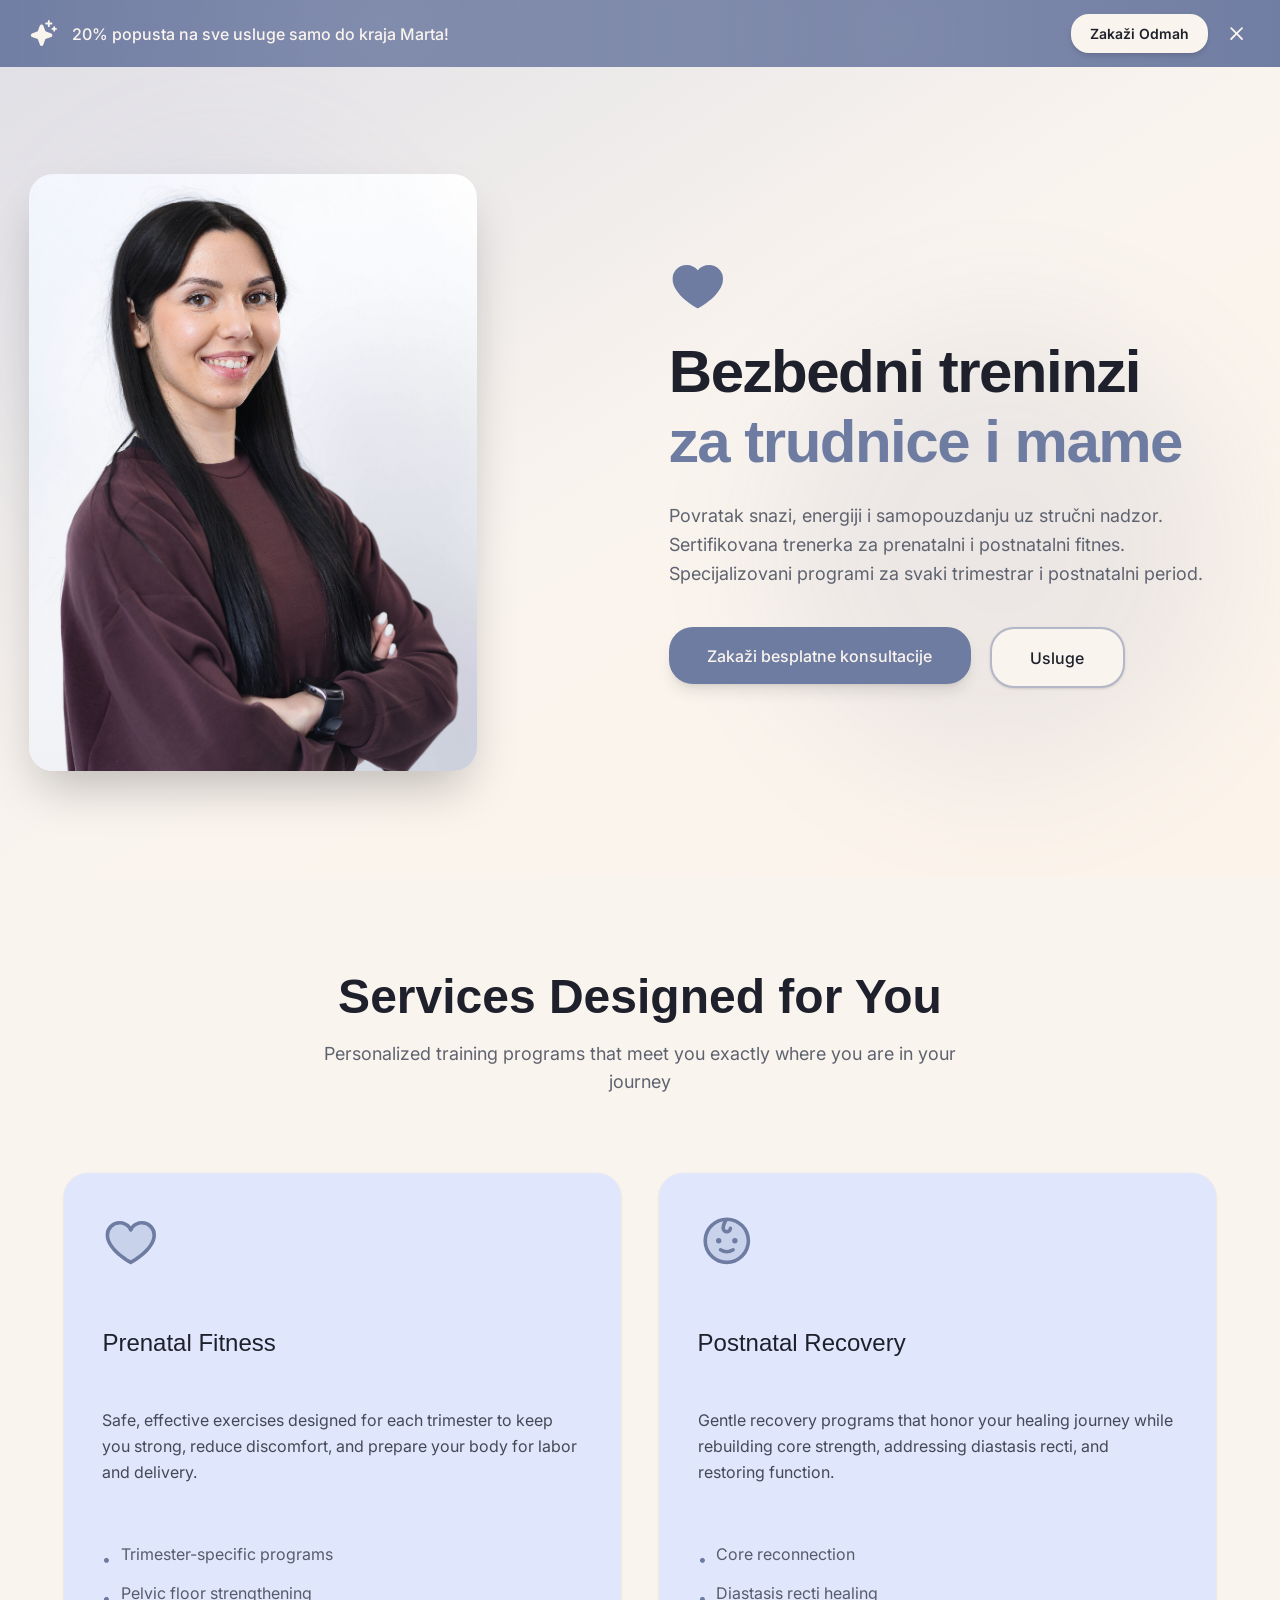
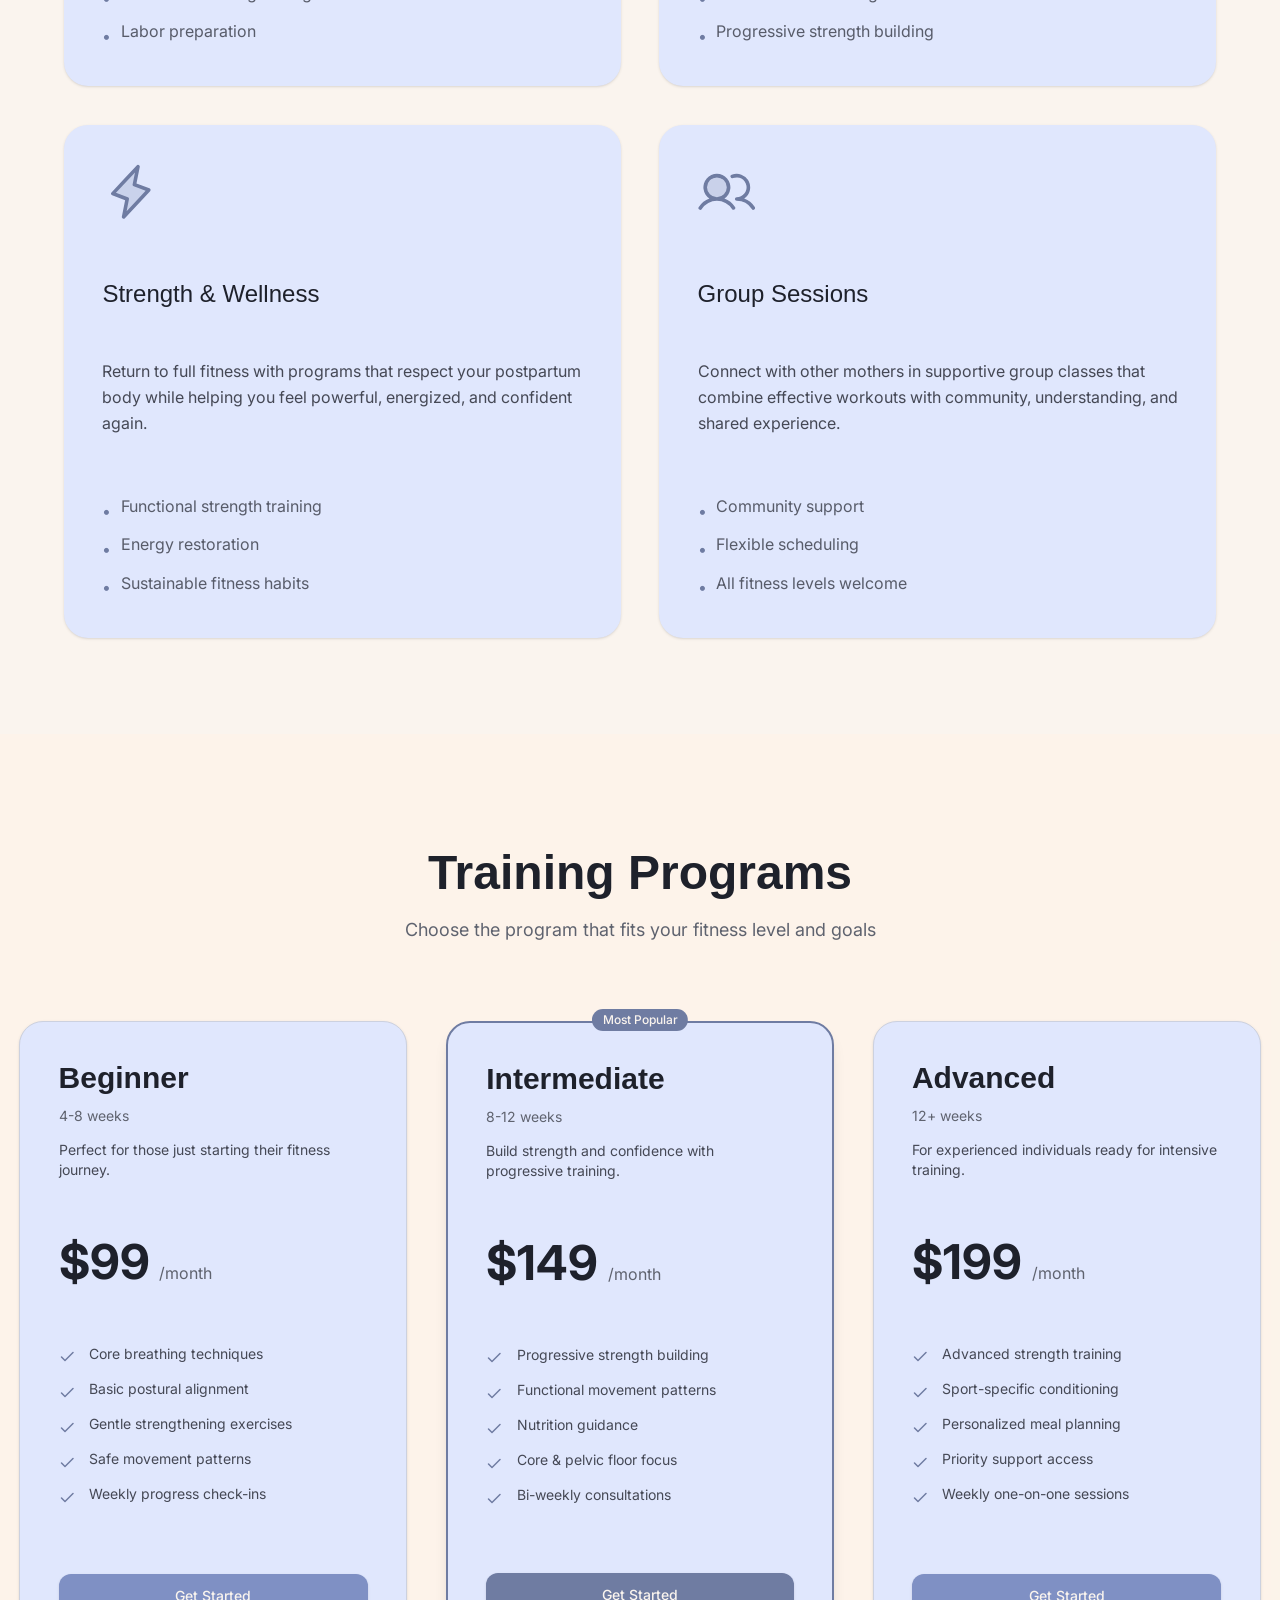
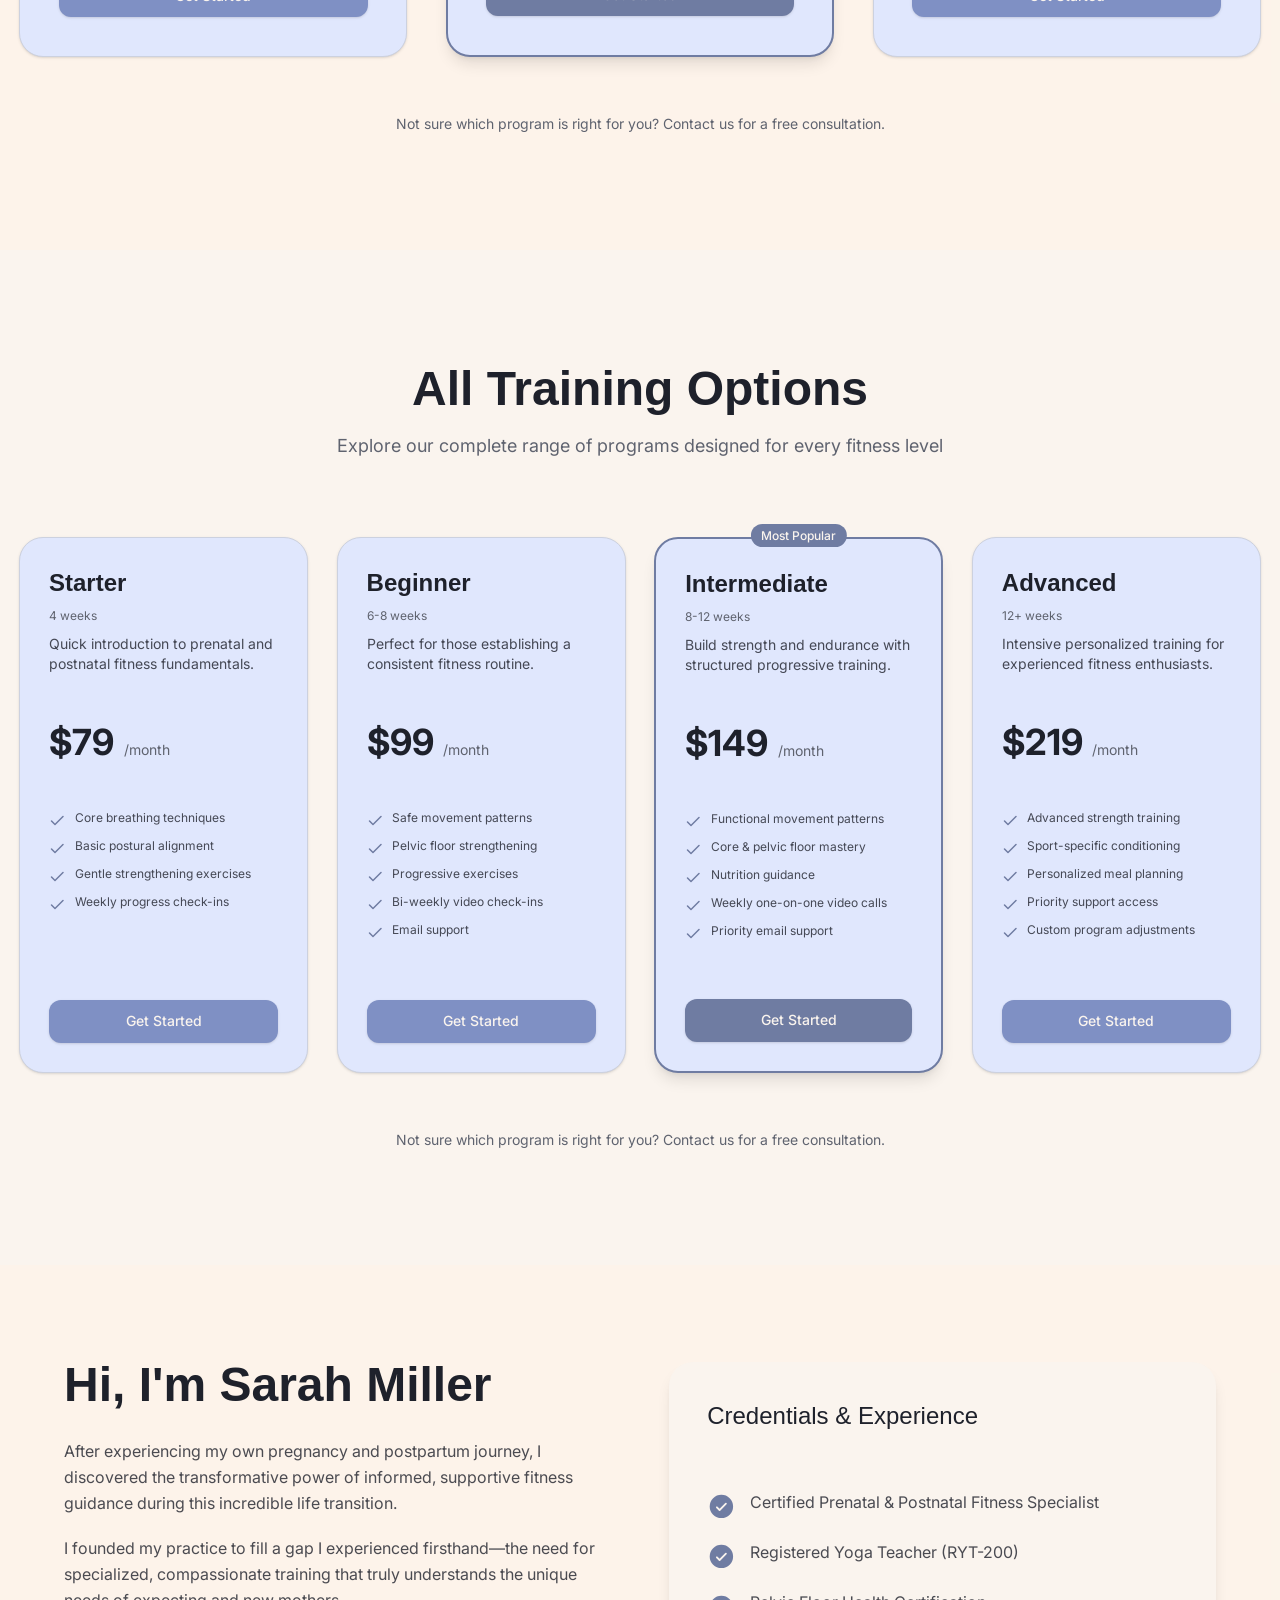
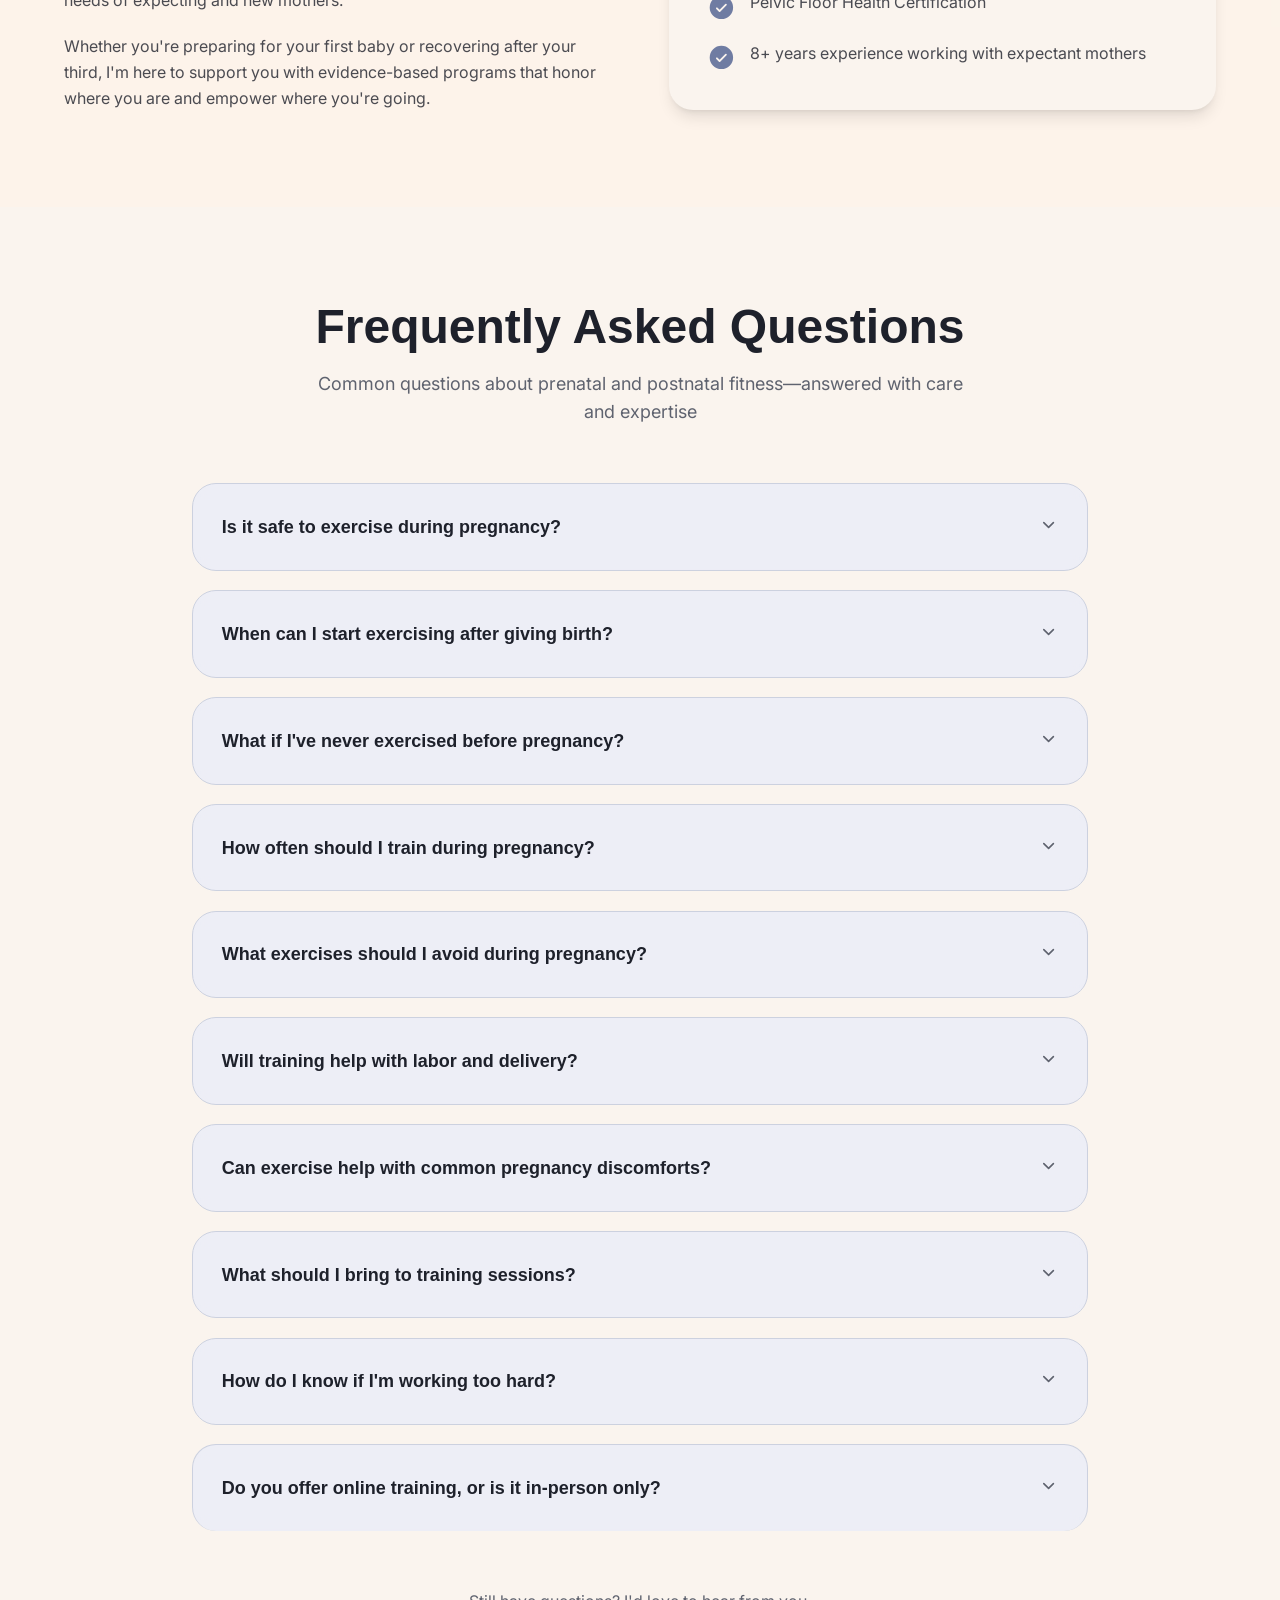
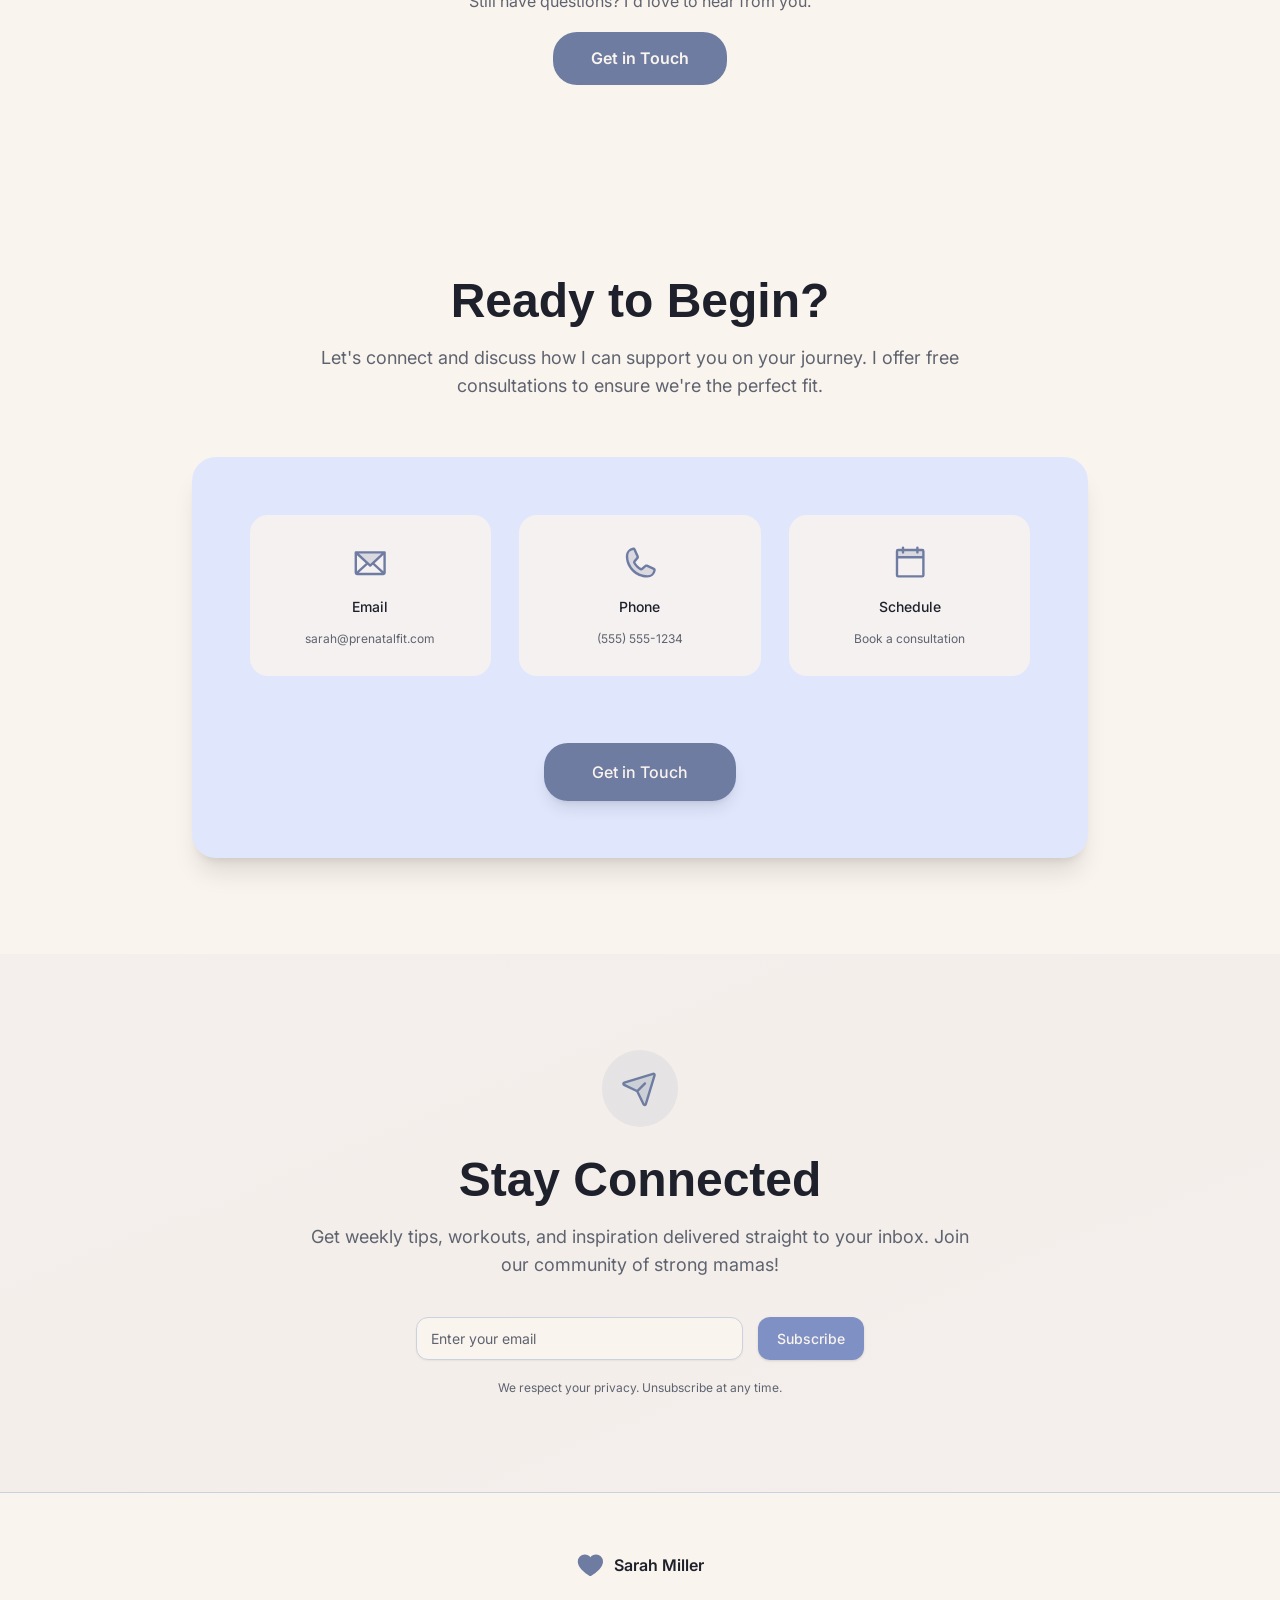
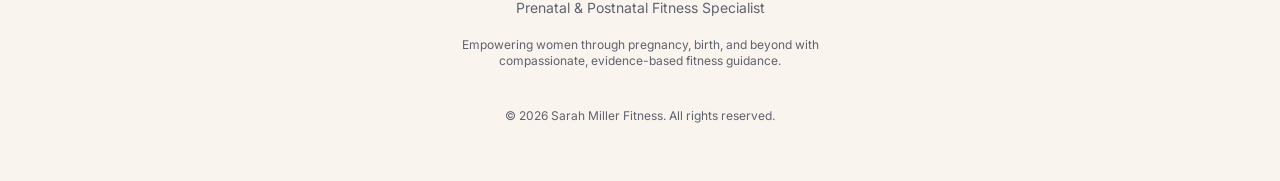
==== index.html @ 26cf888f "First commit" ====
<!DOCTYPE html>
<html lang="en">

<head>
    <meta charset="UTF-8" />
    <meta name="viewport" content="width=device-width, initial-scale=1.0" />
    <meta name="theme-color" content="#898AC4" />
    <meta name="description" content="Professional pre and postnatal fitness training for pregnant women and new mothers" />
    <meta name="apple-mobile-web-app-capable" content="yes" />
    <meta name="apple-mobile-web-app-status-bar-style" content="default" />
    <meta name="apple-mobile-web-app-title" content="Sarah Miller Fitness" />
    <title>Sarah Miller - Pre & Postnatal Fitness</title>
    <link rel="preconnect" href="https://fonts.googleapis.com">
    <link rel="preconnect" href="https://fonts.gstatic.com" crossorigin>
    <link rel="stylesheet" href="https://fonts.googleapis.com/css2?family=Inter&family=Lora&family=JetBrains+Mono&display=swap">
  <script type="module" crossorigin src="/assets/index-DZr8a4k9.js"></script>
  <link rel="stylesheet" crossorigin href="/assets/index-BV-DBDB2.css">
</head>

<body>
    <div id="root"></div>
</body>

</html>
---- assets/index-BV-DBDB2.css ----
@layer properties{@supports (((-webkit-hyphens:none)) and (not (margin-trim:inline))) or ((-moz-orient:inline) and (not (color:rgb(from red r g b)))){*,:before,:after,::backdrop{--tw-translate-x:0;--tw-translate-y:0;--tw-translate-z:0;--tw-rotate-x:initial;--tw-rotate-y:initial;--tw-rotate-z:initial;--tw-skew-x:initial;--tw-skew-y:initial;--tw-space-y-reverse:0;--tw-space-x-reverse:0;--tw-border-style:solid;--tw-gradient-position:initial;--tw-gradient-from:#0000;--tw-gradient-via:#0000;--tw-gradient-to:#0000;--tw-gradient-stops:initial;--tw-gradient-via-stops:initial;--tw-gradient-from-position:0%;--tw-gradient-via-position:50%;--tw-gradient-to-position:100%;--tw-leading:initial;--tw-font-weight:initial;--tw-tracking:initial;--tw-ordinal:initial;--tw-slashed-zero:initial;--tw-numeric-figure:initial;--tw-numeric-spacing:initial;--tw-numeric-fraction:initial;--tw-shadow:0 0 #0000;--tw-shadow-color:initial;--tw-shadow-alpha:100%;--tw-inset-shadow:0 0 #0000;--tw-inset-shadow-color:initial;--tw-inset-shadow-alpha:100%;--tw-ring-color:initial;--tw-ring-shadow:0 0 #0000;--tw-inset-ring-color:initial;--tw-inset-ring-shadow:0 0 #0000;--tw-ring-inset:initial;--tw-ring-offset-width:0px;--tw-ring-offset-color:#fff;--tw-ring-offset-shadow:0 0 #0000;--tw-outline-style:solid;--tw-blur:initial;--tw-brightness:initial;--tw-contrast:initial;--tw-grayscale:initial;--tw-hue-rotate:initial;--tw-invert:initial;--tw-opacity:initial;--tw-saturate:initial;--tw-sepia:initial;--tw-drop-shadow:initial;--tw-drop-shadow-color:initial;--tw-drop-shadow-alpha:100%;--tw-drop-shadow-size:initial;--tw-backdrop-blur:initial;--tw-backdrop-brightness:initial;--tw-backdrop-contrast:initial;--tw-backdrop-grayscale:initial;--tw-backdrop-hue-rotate:initial;--tw-backdrop-invert:initial;--tw-backdrop-opacity:initial;--tw-backdrop-saturate:initial;--tw-backdrop-sepia:initial;--tw-duration:initial;--tw-ease:initial;--tw-scale-x:1;--tw-scale-y:1;--tw-scale-z:1;--tw-content:"";--tw-animation-delay:0s;--tw-animation-direction:normal;--tw-animation-duration:initial;--tw-animation-fill-mode:none;--tw-animation-iteration-count:1;--tw-enter-blur:0;--tw-enter-opacity:1;--tw-enter-rotate:0;--tw-enter-scale:1;--tw-enter-translate-x:0;--tw-enter-translate-y:0;--tw-exit-blur:0;--tw-exit-opacity:1;--tw-exit-rotate:0;--tw-exit-scale:1;--tw-exit-translate-x:0;--tw-exit-translate-y:0}}}@layer theme{:root,:host{--font-sans:ui-sans-serif,system-ui,sans-serif,"Apple Color Emoji","Segoe UI Emoji","Segoe UI Symbol","Noto Color Emoji";--font-mono:ui-monospace,SFMono-Regular,Menlo,Monaco,Consolas,"Liberation Mono","Courier New",monospace;--color-gray-200:oklch(92.8% .006 264.531);--color-black:#000;--color-white:#fff;--container-sm:24rem;--container-md:28rem;--container-lg:32rem;--container-2xl:42rem;--container-4xl:56rem;--container-6xl:72rem;--container-7xl:80rem;--text-xs:.75rem;--text-xs--line-height:calc(1/.75);--text-sm:.875rem;--text-sm--line-height:calc(1.25/.875);--text-base:1rem;--text-base--line-height: 1.5 ;--text-lg:1.125rem;--text-lg--line-height:calc(1.75/1.125);--text-xl:1.25rem;--text-xl--line-height:calc(1.75/1.25);--text-2xl:1.5rem;--text-2xl--line-height:calc(2/1.5);--text-3xl:1.875rem;--text-3xl--line-height: 1.2 ;--text-4xl:2.25rem;--text-4xl--line-height:calc(2.5/2.25);--text-5xl:3rem;--text-5xl--line-height:1;--text-6xl:3.75rem;--text-6xl--line-height:1;--font-weight-normal:400;--font-weight-medium:500;--font-weight-semibold:600;--font-weight-bold:700;--tracking-tight:-.025em;--tracking-wider:.05em;--tracking-widest:.1em;--leading-relaxed:1.625;--radius-xs:.125rem;--radius-sm:calc(var(--radius) - 4px);--radius-md:calc(var(--radius) - 2px);--radius-lg:var(--radius);--radius-xl:calc(var(--radius) + 4px);--radius-2xl:calc(var(--radius)*3);--radius-3xl:1.5rem;--ease-in-out:cubic-bezier(.4,0,.2,1);--animate-spin:spin 1s linear infinite;--animate-pulse:pulse 2s cubic-bezier(.4,0,.6,1)infinite;--blur-sm:8px;--blur-3xl:64px;--aspect-video:16/9;--default-transition-duration:.15s;--default-transition-timing-function:cubic-bezier(.4,0,.2,1);--default-font-family:var(--font-sans);--default-mono-font-family:var(--font-mono);--color-destructive-foreground:var(--destructive-foreground);--color-border:var(--border);--radius-full:9999px}}@layer base{.dark,.dark-theme{--sage-1:#101211;--sage-2:#171918;--sage-3:#202221;--sage-4:#272a29;--sage-5:#2e3130;--sage-6:#373b39;--sage-7:#444947;--sage-8:#5b625f;--sage-9:#63706b;--sage-10:#717d79;--sage-11:#adb5b2;--sage-12:#eceeed}@supports (color:color(display-p3 1 1 1)){@media(color-gamut:p3){.dark,.dark-theme{--sage-1:color(display-p3 .064 .07 .067);--sage-2:color(display-p3 .092 .098 .094);--sage-3:color(display-p3 .128 .135 .131);--sage-4:color(display-p3 .155 .164 .159);--sage-5:color(display-p3 .183 .193 .188);--sage-6:color(display-p3 .218 .23 .224);--sage-7:color(display-p3 .269 .285 .277);--sage-8:color(display-p3 .362 .382 .373);--sage-9:color(display-p3 .398 .438 .421);--sage-10:color(display-p3 .453 .49 .474);--sage-11:color(display-p3 .685 .709 .697);--sage-12:color(display-p3 .927 .933 .93)}}}:root,.light,.light-theme{--olive-1:#fcfdfc;--olive-2:#f8faf8;--olive-3:#eff1ef;--olive-4:#e7e9e7;--olive-5:#dfe2df;--olive-6:#d7dad7;--olive-7:#cccfcc;--olive-8:#b9bcb8;--olive-9:#898e87;--olive-10:#7f847d;--olive-11:#60655f;--olive-12:#1d211c}@supports (color:color(display-p3 1 1 1)){@media(color-gamut:p3){:root,.light,.light-theme{--olive-1:color(display-p3 .989 .992 .989);--olive-2:color(display-p3 .974 .98 .973);--olive-3:color(display-p3 .939 .945 .937);--olive-4:color(display-p3 .907 .914 .905);--olive-5:color(display-p3 .878 .885 .875);--olive-6:color(display-p3 .846 .855 .843);--olive-7:color(display-p3 .803 .812 .8);--olive-8:color(display-p3 .727 .738 .723);--olive-9:color(display-p3 .541 .556 .532);--olive-10:color(display-p3 .5 .515 .491);--olive-11:color(display-p3 .38 .395 .374);--olive-12:color(display-p3 .117 .129 .111)}}}.dark,.dark-theme{--olive-1:#111210;--olive-2:#181917;--olive-3:#212220;--olive-4:#282a27;--olive-5:#2f312e;--olive-6:#383a36;--olive-7:#454843;--olive-8:#5c625b;--olive-9:#687066;--olive-10:#767d74;--olive-11:#afb5ad;--olive-12:#eceeec}@supports (color:color(display-p3 1 1 1)){@media(color-gamut:p3){.dark,.dark-theme{--olive-1:color(display-p3 .067 .07 .063);--olive-2:color(display-p3 .095 .098 .091);--olive-3:color(display-p3 .131 .135 .126);--olive-4:color(display-p3 .158 .163 .153);--olive-5:color(display-p3 .186 .192 .18);--olive-6:color(display-p3 .221 .229 .215);--olive-7:color(display-p3 .273 .284 .266);--olive-8:color(display-p3 .365 .382 .359);--olive-9:color(display-p3 .414 .438 .404);--olive-10:color(display-p3 .467 .49 .458);--olive-11:color(display-p3 .69 .709 .682);--olive-12:color(display-p3 .927 .933 .926)}}}:root,.light,.light-theme{--sand-1:#fdfdfc;--sand-2:#f9f9f8;--sand-3:#f1f0ef;--sand-4:#e9e8e6;--sand-5:#e2e1de;--sand-6:#dad9d6;--sand-7:#cfceca;--sand-8:#bcbbb5;--sand-9:#8d8d86;--sand-10:#82827c;--sand-11:#63635e;--sand-12:#21201c}@supports (color:color(display-p3 1 1 1)){@media(color-gamut:p3){:root,.light,.light-theme{--sand-1:color(display-p3 .992 .992 .989);--sand-2:color(display-p3 .977 .977 .973);--sand-3:color(display-p3 .943 .942 .936);--sand-4:color(display-p3 .913 .912 .903);--sand-5:color(display-p3 .885 .883 .873);--sand-6:color(display-p3 .854 .852 .839);--sand-7:color(display-p3 .813 .81 .794);--sand-8:color(display-p3 .738 .734 .713);--sand-9:color(display-p3 .553 .553 .528);--sand-10:color(display-p3 .511 .511 .488);--sand-11:color(display-p3 .388 .388 .37);--sand-12:color(display-p3 .129 .126 .111)}}}.dark,.dark-theme{--sand-1:#111110;--sand-2:#191918;--sand-3:#222221;--sand-4:#2a2a28;--sand-5:#31312e;--sand-6:#3b3a37;--sand-7:#494844;--sand-8:#62605b;--sand-9:#6f6d66;--sand-10:#7c7b74;--sand-11:#b5b3ad;--sand-12:#eeeeec}@supports (color:color(display-p3 1 1 1)){@media(color-gamut:p3){.dark,.dark-theme{--sand-1:color(display-p3 .067 .067 .063);--sand-2:color(display-p3 .098 .098 .094);--sand-3:color(display-p3 .135 .135 .129);--sand-4:color(display-p3 .164 .163 .156);--sand-5:color(display-p3 .193 .192 .183);--sand-6:color(display-p3 .23 .229 .217);--sand-7:color(display-p3 .285 .282 .267);--sand-8:color(display-p3 .384 .378 .357);--sand-9:color(display-p3 .434 .428 .403);--sand-10:color(display-p3 .487 .481 .456);--sand-11:color(display-p3 .707 .703 .68);--sand-12:color(display-p3 .933 .933 .926)}}}:root,.light,.light-theme{--red-1:#fffcfc;--red-2:#fff7f7;--red-3:#feebec;--red-4:#ffdbdc;--red-5:#ffcdce;--red-6:#fdbdbe;--red-7:#f4a9aa;--red-8:#eb8e90;--red-9:#e5484d;--red-10:#dc3e42;--red-11:#ce2c31;--red-12:#641723}@supports (color:color(display-p3 1 1 1)){@media(color-gamut:p3){:root,.light,.light-theme{--red-1:color(display-p3 .998 .989 .988);--red-2:color(display-p3 .995 .971 .971);--red-3:color(display-p3 .985 .925 .925);--red-4:color(display-p3 .999 .866 .866);--red-5:color(display-p3 .984 .812 .811);--red-6:color(display-p3 .955 .751 .749);--red-7:color(display-p3 .915 .675 .672);--red-8:color(display-p3 .872 .575 .572);--red-9:color(display-p3 .83 .329 .324);--red-10:color(display-p3 .798 .294 .285);--red-11:color(display-p3 .744 .234 .222);--red-12:color(display-p3 .36 .115 .143)}}}.dark,.dark-theme{--red-1:#191111;--red-2:#201314;--red-3:#3b1219;--red-4:#500f1c;--red-5:#611623;--red-6:#72232d;--red-7:#8c333a;--red-8:#b54548;--red-9:#e5484d;--red-10:#ec5d5e;--red-11:#ff9592;--red-12:#ffd1d9}@supports (color:color(display-p3 1 1 1)){@media(color-gamut:p3){.dark,.dark-theme{--red-1:color(display-p3 .093 .068 .067);--red-2:color(display-p3 .118 .077 .079);--red-3:color(display-p3 .211 .081 .099);--red-4:color(display-p3 .287 .079 .113);--red-5:color(display-p3 .348 .11 .142);--red-6:color(display-p3 .414 .16 .183);--red-7:color(display-p3 .508 .224 .236);--red-8:color(display-p3 .659 .298 .297);--red-9:color(display-p3 .83 .329 .324);--red-10:color(display-p3 .861 .403 .387);--red-11:color(display-p3 1 .57 .55);--red-12:color(display-p3 .971 .826 .852)}}}:root,.light,.light-theme{--ruby-1:#fffcfd;--ruby-2:#fff7f8;--ruby-3:#feeaed;--ruby-4:#ffdce1;--ruby-5:#ffced6;--ruby-6:#f8bfc8;--ruby-7:#efacb8;--ruby-8:#e592a3;--ruby-9:#e54666;--ruby-10:#dc3b5d;--ruby-11:#ca244d;--ruby-12:#64172b}@supports (color:color(display-p3 1 1 1)){@media(color-gamut:p3){:root,.light,.light-theme{--ruby-1:color(display-p3 .998 .989 .992);--ruby-2:color(display-p3 .995 .971 .974);--ruby-3:color(display-p3 .983 .92 .928);--ruby-4:color(display-p3 .987 .869 .885);--ruby-5:color(display-p3 .968 .817 .839);--ruby-6:color(display-p3 .937 .758 .786);--ruby-7:color(display-p3 .897 .685 .721);--ruby-8:color(display-p3 .851 .588 .639);--ruby-9:color(display-p3 .83 .323 .408);--ruby-10:color(display-p3 .795 .286 .375);--ruby-11:color(display-p3 .728 .211 .311);--ruby-12:color(display-p3 .36 .115 .171)}}}.dark,.dark-theme{--ruby-1:#191113;--ruby-2:#1e1517;--ruby-3:#3a141e;--ruby-4:#4e1325;--ruby-5:#5e1a2e;--ruby-6:#6f2539;--ruby-7:#883447;--ruby-8:#b3445a;--ruby-9:#e54666;--ruby-10:#ec5a72;--ruby-11:#ff949d;--ruby-12:#fed2e1}@supports (color:color(display-p3 1 1 1)){@media(color-gamut:p3){.dark,.dark-theme{--ruby-1:color(display-p3 .093 .068 .074);--ruby-2:color(display-p3 .113 .083 .089);--ruby-3:color(display-p3 .208 .088 .117);--ruby-4:color(display-p3 .279 .092 .147);--ruby-5:color(display-p3 .337 .12 .18);--ruby-6:color(display-p3 .401 .166 .223);--ruby-7:color(display-p3 .495 .224 .281);--ruby-8:color(display-p3 .652 .295 .359);--ruby-9:color(display-p3 .83 .323 .408);--ruby-10:color(display-p3 .857 .392 .455);--ruby-11:color(display-p3 1 .57 .59);--ruby-12:color(display-p3 .968 .83 .88)}}}:root,.light,.light-theme{--crimson-1:#fffcfd;--crimson-2:#fef7f9;--crimson-3:#ffe9f0;--crimson-4:#fedce7;--crimson-5:#facedd;--crimson-6:#f3bed1;--crimson-7:#eaacc3;--crimson-8:#e093b2;--crimson-9:#e93d82;--crimson-10:#df3478;--crimson-11:#cb1d63;--crimson-12:#621639}@supports (color:color(display-p3 1 1 1)){@media(color-gamut:p3){:root,.light,.light-theme{--crimson-1:color(display-p3 .998 .989 .992);--crimson-2:color(display-p3 .991 .969 .976);--crimson-3:color(display-p3 .987 .917 .941);--crimson-4:color(display-p3 .975 .866 .904);--crimson-5:color(display-p3 .953 .813 .864);--crimson-6:color(display-p3 .921 .755 .817);--crimson-7:color(display-p3 .88 .683 .761);--crimson-8:color(display-p3 .834 .592 .694);--crimson-9:color(display-p3 .843 .298 .507);--crimson-10:color(display-p3 .807 .266 .468);--crimson-11:color(display-p3 .731 .195 .388);--crimson-12:color(display-p3 .352 .111 .221)}}}.dark,.dark-theme{--crimson-1:#191114;--crimson-2:#201318;--crimson-3:#381525;--crimson-4:#4d122f;--crimson-5:#5c1839;--crimson-6:#6d2545;--crimson-7:#873356;--crimson-8:#b0436e;--crimson-9:#e93d82;--crimson-10:#ee518a;--crimson-11:#ff92ad;--crimson-12:#fdd3e8}@supports (color:color(display-p3 1 1 1)){@media(color-gamut:p3){.dark,.dark-theme{--crimson-1:color(display-p3 .093 .068 .078);--crimson-2:color(display-p3 .117 .078 .095);--crimson-3:color(display-p3 .203 .091 .143);--crimson-4:color(display-p3 .277 .087 .182);--crimson-5:color(display-p3 .332 .115 .22);--crimson-6:color(display-p3 .394 .162 .268);--crimson-7:color(display-p3 .489 .222 .336);--crimson-8:color(display-p3 .638 .289 .429);--crimson-9:color(display-p3 .843 .298 .507);--crimson-10:color(display-p3 .864 .364 .539);--crimson-11:color(display-p3 1 .56 .66);--crimson-12:color(display-p3 .966 .834 .906)}}}:root,.light,.light-theme{--pink-1:#fffcfe;--pink-2:#fef7fb;--pink-3:#fee9f5;--pink-4:#fbdcef;--pink-5:#f6cee7;--pink-6:#efbfdd;--pink-7:#e7acd0;--pink-8:#dd93c2;--pink-9:#d6409f;--pink-10:#cf3897;--pink-11:#c2298a;--pink-12:#651249}@supports (color:color(display-p3 1 1 1)){@media(color-gamut:p3){:root,.light,.light-theme{--pink-1:color(display-p3 .998 .989 .996);--pink-2:color(display-p3 .992 .97 .985);--pink-3:color(display-p3 .981 .917 .96);--pink-4:color(display-p3 .963 .867 .932);--pink-5:color(display-p3 .939 .815 .899);--pink-6:color(display-p3 .907 .756 .859);--pink-7:color(display-p3 .869 .683 .81);--pink-8:color(display-p3 .825 .59 .751);--pink-9:color(display-p3 .775 .297 .61);--pink-10:color(display-p3 .748 .27 .581);--pink-11:color(display-p3 .698 .219 .528);--pink-12:color(display-p3 .363 .101 .279)}}}.dark,.dark-theme{--pink-1:#191117;--pink-2:#21121d;--pink-3:#37172f;--pink-4:#4b143d;--pink-5:#591c47;--pink-6:#692955;--pink-7:#833869;--pink-8:#a84885;--pink-9:#d6409f;--pink-10:#de51a8;--pink-11:#ff8dcc;--pink-12:#fdd1ea}@supports (color:color(display-p3 1 1 1)){@media(color-gamut:p3){.dark,.dark-theme{--pink-1:color(display-p3 .093 .068 .089);--pink-2:color(display-p3 .121 .073 .11);--pink-3:color(display-p3 .198 .098 .179);--pink-4:color(display-p3 .271 .095 .231);--pink-5:color(display-p3 .32 .127 .273);--pink-6:color(display-p3 .382 .177 .326);--pink-7:color(display-p3 .477 .238 .405);--pink-8:color(display-p3 .612 .304 .51);--pink-9:color(display-p3 .775 .297 .61);--pink-10:color(display-p3 .808 .356 .645);--pink-11:color(display-p3 1 .535 .78);--pink-12:color(display-p3 .964 .826 .912)}}}:root,.light,.light-theme{--plum-1:#fefcff;--plum-2:#fdf7fd;--plum-3:#fbebfb;--plum-4:#f7def8;--plum-5:#f2d1f3;--plum-6:#e9c2ec;--plum-7:#deade3;--plum-8:#cf91d8;--plum-9:#ab4aba;--plum-10:#a144af;--plum-11:#953ea3;--plum-12:#53195d}@supports (color:color(display-p3 1 1 1)){@media(color-gamut:p3){:root,.light,.light-theme{--plum-1:color(display-p3 .995 .988 .999);--plum-2:color(display-p3 .988 .971 .99);--plum-3:color(display-p3 .973 .923 .98);--plum-4:color(display-p3 .953 .875 .966);--plum-5:color(display-p3 .926 .825 .945);--plum-6:color(display-p3 .89 .765 .916);--plum-7:color(display-p3 .84 .686 .877);--plum-8:color(display-p3 .775 .58 .832);--plum-9:color(display-p3 .624 .313 .708);--plum-10:color(display-p3 .587 .29 .667);--plum-11:color(display-p3 .543 .263 .619);--plum-12:color(display-p3 .299 .114 .352)}}}.dark,.dark-theme{--plum-1:#181118;--plum-2:#201320;--plum-3:#351a35;--plum-4:#451d47;--plum-5:#512454;--plum-6:#5e3061;--plum-7:#734079;--plum-8:#92549c;--plum-9:#ab4aba;--plum-10:#b658c4;--plum-11:#e796f3;--plum-12:#f4d4f4}@supports (color:color(display-p3 1 1 1)){@media(color-gamut:p3){.dark,.dark-theme{--plum-1:color(display-p3 .09 .068 .092);--plum-2:color(display-p3 .118 .077 .121);--plum-3:color(display-p3 .192 .105 .202);--plum-4:color(display-p3 .25 .121 .271);--plum-5:color(display-p3 .293 .152 .319);--plum-6:color(display-p3 .343 .198 .372);--plum-7:color(display-p3 .424 .262 .461);--plum-8:color(display-p3 .54 .341 .595);--plum-9:color(display-p3 .624 .313 .708);--plum-10:color(display-p3 .666 .365 .748);--plum-11:color(display-p3 .86 .602 .933);--plum-12:color(display-p3 .936 .836 .949)}}}:root,.light,.light-theme{--purple-1:#fefcfe;--purple-2:#fbf7fe;--purple-3:#f7edfe;--purple-4:#f2e2fc;--purple-5:#ead5f9;--purple-6:#e0c4f4;--purple-7:#d1afec;--purple-8:#be93e4;--purple-9:#8e4ec6;--purple-10:#8347b9;--purple-11:#8145b5;--purple-12:#402060}@supports (color:color(display-p3 1 1 1)){@media(color-gamut:p3){:root,.light,.light-theme{--purple-1:color(display-p3 .995 .988 .996);--purple-2:color(display-p3 .983 .971 .993);--purple-3:color(display-p3 .963 .931 .989);--purple-4:color(display-p3 .937 .888 .981);--purple-5:color(display-p3 .904 .837 .966);--purple-6:color(display-p3 .86 .774 .942);--purple-7:color(display-p3 .799 .69 .91);--purple-8:color(display-p3 .719 .583 .874);--purple-9:color(display-p3 .523 .318 .751);--purple-10:color(display-p3 .483 .289 .7);--purple-11:color(display-p3 .473 .281 .687);--purple-12:color(display-p3 .234 .132 .363)}}}.dark,.dark-theme{--purple-1:#18111b;--purple-2:#1e1523;--purple-3:#301c3b;--purple-4:#3d224e;--purple-5:#48295c;--purple-6:#54346b;--purple-7:#664282;--purple-8:#8457aa;--purple-9:#8e4ec6;--purple-10:#9a5cd0;--purple-11:#d19dff;--purple-12:#ecd9fa}@supports (color:color(display-p3 1 1 1)){@media(color-gamut:p3){.dark,.dark-theme{--purple-1:color(display-p3 .09 .068 .103);--purple-2:color(display-p3 .113 .082 .134);--purple-3:color(display-p3 .175 .112 .224);--purple-4:color(display-p3 .224 .137 .297);--purple-5:color(display-p3 .264 .167 .349);--purple-6:color(display-p3 .311 .208 .406);--purple-7:color(display-p3 .381 .266 .496);--purple-8:color(display-p3 .49 .349 .649);--purple-9:color(display-p3 .523 .318 .751);--purple-10:color(display-p3 .57 .373 .791);--purple-11:color(display-p3 .8 .62 1);--purple-12:color(display-p3 .913 .854 .971)}}}:root,.light,.light-theme{--violet-1:#fdfcfe;--violet-2:#faf8ff;--violet-3:#f4f0fe;--violet-4:#ebe4ff;--violet-5:#e1d9ff;--violet-6:#d4cafe;--violet-7:#c2b5f5;--violet-8:#aa99ec;--violet-9:#6e56cf;--violet-10:#654dc4;--violet-11:#6550b9;--violet-12:#2f265f}@supports (color:color(display-p3 1 1 1)){@media(color-gamut:p3){:root,.light,.light-theme{--violet-1:color(display-p3 .991 .988 .995);--violet-2:color(display-p3 .978 .974 .998);--violet-3:color(display-p3 .953 .943 .993);--violet-4:color(display-p3 .916 .897 1);--violet-5:color(display-p3 .876 .851 1);--violet-6:color(display-p3 .825 .793 .981);--violet-7:color(display-p3 .752 .712 .943);--violet-8:color(display-p3 .654 .602 .902);--violet-9:color(display-p3 .417 .341 .784);--violet-10:color(display-p3 .381 .306 .741);--violet-11:color(display-p3 .383 .317 .702);--violet-12:color(display-p3 .179 .15 .359)}}}.dark,.dark-theme{--violet-1:#14121f;--violet-2:#1b1525;--violet-3:#291f43;--violet-4:#33255b;--violet-5:#3c2e69;--violet-6:#473876;--violet-7:#56468b;--violet-8:#6958ad;--violet-9:#6e56cf;--violet-10:#7d66d9;--violet-11:#baa7ff;--violet-12:#e2ddfe}@supports (color:color(display-p3 1 1 1)){@media(color-gamut:p3){.dark,.dark-theme{--violet-1:color(display-p3 .077 .071 .118);--violet-2:color(display-p3 .101 .084 .141);--violet-3:color(display-p3 .154 .123 .256);--violet-4:color(display-p3 .191 .148 .345);--violet-5:color(display-p3 .226 .182 .396);--violet-6:color(display-p3 .269 .223 .449);--violet-7:color(display-p3 .326 .277 .53);--violet-8:color(display-p3 .399 .346 .656);--violet-9:color(display-p3 .417 .341 .784);--violet-10:color(display-p3 .477 .402 .823);--violet-11:color(display-p3 .72 .65 1);--violet-12:color(display-p3 .883 .867 .986)}}}:root,.light,.light-theme{--iris-1:#fdfdff;--iris-2:#f8f8ff;--iris-3:#f0f1fe;--iris-4:#e6e7ff;--iris-5:#dadcff;--iris-6:#cbcdff;--iris-7:#b8baf8;--iris-8:#9b9ef0;--iris-9:#5b5bd6;--iris-10:#5151cd;--iris-11:#5753c6;--iris-12:#272962}@supports (color:color(display-p3 1 1 1)){@media(color-gamut:p3){:root,.light,.light-theme{--iris-1:color(display-p3 .992 .992 .999);--iris-2:color(display-p3 .972 .973 .998);--iris-3:color(display-p3 .943 .945 .992);--iris-4:color(display-p3 .902 .906 1);--iris-5:color(display-p3 .857 .861 1);--iris-6:color(display-p3 .799 .805 .987);--iris-7:color(display-p3 .721 .727 .955);--iris-8:color(display-p3 .61 .619 .918);--iris-9:color(display-p3 .357 .357 .81);--iris-10:color(display-p3 .318 .318 .774);--iris-11:color(display-p3 .337 .326 .748);--iris-12:color(display-p3 .154 .161 .371)}}}.dark,.dark-theme{--iris-1:#13131e;--iris-2:#171625;--iris-3:#202248;--iris-4:#262a65;--iris-5:#303374;--iris-6:#3d3e82;--iris-7:#4a4a95;--iris-8:#5958b1;--iris-9:#5b5bd6;--iris-10:#6e6ade;--iris-11:#b1a9ff;--iris-12:#e0dffe}@supports (color:color(display-p3 1 1 1)){@media(color-gamut:p3){.dark,.dark-theme{--iris-1:color(display-p3 .075 .075 .114);--iris-2:color(display-p3 .089 .086 .14);--iris-3:color(display-p3 .128 .134 .272);--iris-4:color(display-p3 .153 .165 .382);--iris-5:color(display-p3 .192 .201 .44);--iris-6:color(display-p3 .239 .241 .491);--iris-7:color(display-p3 .291 .289 .565);--iris-8:color(display-p3 .35 .345 .673);--iris-9:color(display-p3 .357 .357 .81);--iris-10:color(display-p3 .428 .416 .843);--iris-11:color(display-p3 .685 .662 1);--iris-12:color(display-p3 .878 .875 .986)}}}:root,.light,.light-theme{--indigo-1:#fdfdfe;--indigo-2:#f7f9ff;--indigo-3:#edf2fe;--indigo-4:#e1e9ff;--indigo-5:#d2deff;--indigo-6:#c1d0ff;--indigo-7:#abbdf9;--indigo-8:#8da4ef;--indigo-9:#3e63dd;--indigo-10:#3358d4;--indigo-11:#3a5bc7;--indigo-12:#1f2d5c}@supports (color:color(display-p3 1 1 1)){@media(color-gamut:p3){:root,.light,.light-theme{--indigo-1:color(display-p3 .992 .992 .996);--indigo-2:color(display-p3 .971 .977 .998);--indigo-3:color(display-p3 .933 .948 .992);--indigo-4:color(display-p3 .885 .914 1);--indigo-5:color(display-p3 .831 .87 1);--indigo-6:color(display-p3 .767 .814 .995);--indigo-7:color(display-p3 .685 .74 .957);--indigo-8:color(display-p3 .569 .639 .916);--indigo-9:color(display-p3 .276 .384 .837);--indigo-10:color(display-p3 .234 .343 .801);--indigo-11:color(display-p3 .256 .354 .755);--indigo-12:color(display-p3 .133 .175 .348)}}}.dark,.dark-theme{--indigo-1:#11131f;--indigo-2:#141726;--indigo-3:#182449;--indigo-4:#1d2e62;--indigo-5:#253974;--indigo-6:#304384;--indigo-7:#3a4f97;--indigo-8:#435db1;--indigo-9:#3e63dd;--indigo-10:#5472e4;--indigo-11:#9eb1ff;--indigo-12:#d6e1ff}@supports (color:color(display-p3 1 1 1)){@media(color-gamut:p3){.dark,.dark-theme{--indigo-1:color(display-p3 .068 .074 .118);--indigo-2:color(display-p3 .081 .089 .144);--indigo-3:color(display-p3 .105 .141 .275);--indigo-4:color(display-p3 .129 .18 .369);--indigo-5:color(display-p3 .163 .22 .439);--indigo-6:color(display-p3 .203 .262 .5);--indigo-7:color(display-p3 .245 .309 .575);--indigo-8:color(display-p3 .285 .362 .674);--indigo-9:color(display-p3 .276 .384 .837);--indigo-10:color(display-p3 .354 .445 .866);--indigo-11:color(display-p3 .63 .69 1);--indigo-12:color(display-p3 .848 .881 .99)}}}:root,.light,.light-theme{--blue-1:#fbfdff;--blue-2:#f4faff;--blue-3:#e6f4fe;--blue-4:#d5efff;--blue-5:#c2e5ff;--blue-6:#acd8fc;--blue-7:#8ec8f6;--blue-8:#5eb1ef;--blue-9:#0090ff;--blue-10:#0588f0;--blue-11:#0d74ce;--blue-12:#113264}@supports (color:color(display-p3 1 1 1)){@media(color-gamut:p3){:root,.light,.light-theme{--blue-1:color(display-p3 .986 .992 .999);--blue-2:color(display-p3 .96 .979 .998);--blue-3:color(display-p3 .912 .956 .991);--blue-4:color(display-p3 .853 .932 1);--blue-5:color(display-p3 .788 .894 .998);--blue-6:color(display-p3 .709 .843 .976);--blue-7:color(display-p3 .606 .777 .947);--blue-8:color(display-p3 .451 .688 .917);--blue-9:color(display-p3 .247 .556 .969);--blue-10:color(display-p3 .234 .523 .912);--blue-11:color(display-p3 .15 .44 .84);--blue-12:color(display-p3 .102 .193 .379)}}}.dark,.dark-theme{--blue-1:#0d1520;--blue-2:#111927;--blue-3:#0d2847;--blue-4:#003362;--blue-5:#004074;--blue-6:#104d87;--blue-7:#205d9e;--blue-8:#2870bd;--blue-9:#0090ff;--blue-10:#3b9eff;--blue-11:#70b8ff;--blue-12:#c2e6ff}@supports (color:color(display-p3 1 1 1)){@media(color-gamut:p3){.dark,.dark-theme{--blue-1:color(display-p3 .057 .081 .122);--blue-2:color(display-p3 .072 .098 .147);--blue-3:color(display-p3 .078 .154 .27);--blue-4:color(display-p3 .033 .197 .37);--blue-5:color(display-p3 .08 .245 .441);--blue-6:color(display-p3 .14 .298 .511);--blue-7:color(display-p3 .195 .361 .6);--blue-8:color(display-p3 .239 .434 .72);--blue-9:color(display-p3 .247 .556 .969);--blue-10:color(display-p3 .344 .612 .973);--blue-11:color(display-p3 .49 .72 1);--blue-12:color(display-p3 .788 .898 .99)}}}:root,.light,.light-theme{--cyan-1:#fafdfe;--cyan-2:#f2fafb;--cyan-3:#def7f9;--cyan-4:#caf1f6;--cyan-5:#b5e9f0;--cyan-6:#9ddde7;--cyan-7:#7dcedc;--cyan-8:#3db9cf;--cyan-9:#00a2c7;--cyan-10:#0797b9;--cyan-11:#107d98;--cyan-12:#0d3c48}@supports (color:color(display-p3 1 1 1)){@media(color-gamut:p3){:root,.light,.light-theme{--cyan-1:color(display-p3 .982 .992 .996);--cyan-2:color(display-p3 .955 .981 .984);--cyan-3:color(display-p3 .888 .965 .975);--cyan-4:color(display-p3 .821 .941 .959);--cyan-5:color(display-p3 .751 .907 .935);--cyan-6:color(display-p3 .671 .862 .9);--cyan-7:color(display-p3 .564 .8 .854);--cyan-8:color(display-p3 .388 .715 .798);--cyan-9:color(display-p3 .282 .627 .765);--cyan-10:color(display-p3 .264 .583 .71);--cyan-11:color(display-p3 .08 .48 .63);--cyan-12:color(display-p3 .108 .232 .277)}}}.dark,.dark-theme{--cyan-1:#0b161a;--cyan-2:#101b20;--cyan-3:#082c36;--cyan-4:#003848;--cyan-5:#004558;--cyan-6:#045468;--cyan-7:#12677e;--cyan-8:#11809c;--cyan-9:#00a2c7;--cyan-10:#23afd0;--cyan-11:#4ccce6;--cyan-12:#b6ecf7}@supports (color:color(display-p3 1 1 1)){@media(color-gamut:p3){.dark,.dark-theme{--cyan-1:color(display-p3 .053 .085 .098);--cyan-2:color(display-p3 .072 .105 .122);--cyan-3:color(display-p3 .073 .168 .209);--cyan-4:color(display-p3 .063 .216 .277);--cyan-5:color(display-p3 .091 .267 .336);--cyan-6:color(display-p3 .137 .324 .4);--cyan-7:color(display-p3 .186 .398 .484);--cyan-8:color(display-p3 .23 .496 .6);--cyan-9:color(display-p3 .282 .627 .765);--cyan-10:color(display-p3 .331 .675 .801);--cyan-11:color(display-p3 .446 .79 .887);--cyan-12:color(display-p3 .757 .919 .962)}}}:root,.light,.light-theme{--teal-1:#fafefd;--teal-2:#f3fbf9;--teal-3:#e0f8f3;--teal-4:#ccf3ea;--teal-5:#b8eae0;--teal-6:#a1ded2;--teal-7:#83cdc1;--teal-8:#53b9ab;--teal-9:#12a594;--teal-10:#0d9b8a;--teal-11:#008573;--teal-12:#0d3d38}@supports (color:color(display-p3 1 1 1)){@media(color-gamut:p3){:root,.light,.light-theme{--teal-1:color(display-p3 .983 .996 .992);--teal-2:color(display-p3 .958 .983 .976);--teal-3:color(display-p3 .895 .971 .952);--teal-4:color(display-p3 .831 .949 .92);--teal-5:color(display-p3 .761 .914 .878);--teal-6:color(display-p3 .682 .864 .825);--teal-7:color(display-p3 .581 .798 .756);--teal-8:color(display-p3 .433 .716 .671);--teal-9:color(display-p3 .297 .637 .581);--teal-10:color(display-p3 .275 .599 .542);--teal-11:color(display-p3 .08 .5 .43);--teal-12:color(display-p3 .11 .235 .219)}}}.dark,.dark-theme{--teal-1:#0d1514;--teal-2:#111c1b;--teal-3:#0d2d2a;--teal-4:#023b37;--teal-5:#084843;--teal-6:#145750;--teal-7:#1c6961;--teal-8:#207e73;--teal-9:#12a594;--teal-10:#0eb39e;--teal-11:#0bd8b6;--teal-12:#adf0dd}@supports (color:color(display-p3 1 1 1)){@media(color-gamut:p3){.dark,.dark-theme{--teal-1:color(display-p3 .059 .083 .079);--teal-2:color(display-p3 .075 .11 .107);--teal-3:color(display-p3 .087 .175 .165);--teal-4:color(display-p3 .087 .227 .214);--teal-5:color(display-p3 .12 .277 .261);--teal-6:color(display-p3 .162 .335 .314);--teal-7:color(display-p3 .205 .406 .379);--teal-8:color(display-p3 .245 .489 .453);--teal-9:color(display-p3 .297 .637 .581);--teal-10:color(display-p3 .319 .69 .62);--teal-11:color(display-p3 .388 .835 .719);--teal-12:color(display-p3 .734 .934 .87)}}}:root,.light,.light-theme{--jade-1:#fbfefd;--jade-2:#f4fbf7;--jade-3:#e6f7ed;--jade-4:#d6f1e3;--jade-5:#c3e9d7;--jade-6:#acdec8;--jade-7:#8bceb6;--jade-8:#56ba9f;--jade-9:#29a383;--jade-10:#26997b;--jade-11:#208368;--jade-12:#1d3b31}@supports (color:color(display-p3 1 1 1)){@media(color-gamut:p3){:root,.light,.light-theme{--jade-1:color(display-p3 .986 .996 .992);--jade-2:color(display-p3 .962 .983 .969);--jade-3:color(display-p3 .912 .965 .932);--jade-4:color(display-p3 .858 .941 .893);--jade-5:color(display-p3 .795 .909 .847);--jade-6:color(display-p3 .715 .864 .791);--jade-7:color(display-p3 .603 .802 .718);--jade-8:color(display-p3 .44 .72 .629);--jade-9:color(display-p3 .319 .63 .521);--jade-10:color(display-p3 .299 .592 .488);--jade-11:color(display-p3 .15 .5 .37);--jade-12:color(display-p3 .142 .229 .194)}}}.dark,.dark-theme{--jade-1:#0d1512;--jade-2:#121c18;--jade-3:#0f2e22;--jade-4:#0b3b2c;--jade-5:#114837;--jade-6:#1b5745;--jade-7:#246854;--jade-8:#2a7e68;--jade-9:#29a383;--jade-10:#27b08b;--jade-11:#1fd8a4;--jade-12:#adf0d4}@supports (color:color(display-p3 1 1 1)){@media(color-gamut:p3){.dark,.dark-theme{--jade-1:color(display-p3 .059 .083 .071);--jade-2:color(display-p3 .078 .11 .094);--jade-3:color(display-p3 .091 .176 .138);--jade-4:color(display-p3 .102 .228 .177);--jade-5:color(display-p3 .133 .279 .221);--jade-6:color(display-p3 .174 .334 .273);--jade-7:color(display-p3 .219 .402 .335);--jade-8:color(display-p3 .263 .488 .411);--jade-9:color(display-p3 .319 .63 .521);--jade-10:color(display-p3 .338 .68 .555);--jade-11:color(display-p3 .4 .835 .656);--jade-12:color(display-p3 .734 .934 .838)}}}:root,.light,.light-theme{--green-1:#fbfefc;--green-2:#f4fbf6;--green-3:#e6f6eb;--green-4:#d6f1df;--green-5:#c4e8d1;--green-6:#adddc0;--green-7:#8eceaa;--green-8:#5bb98b;--green-9:#30a46c;--green-10:#2b9a66;--green-11:#218358;--green-12:#193b2d}@supports (color:color(display-p3 1 1 1)){@media(color-gamut:p3){:root,.light,.light-theme{--green-1:color(display-p3 .986 .996 .989);--green-2:color(display-p3 .963 .983 .967);--green-3:color(display-p3 .913 .964 .925);--green-4:color(display-p3 .859 .94 .879);--green-5:color(display-p3 .796 .907 .826);--green-6:color(display-p3 .718 .863 .761);--green-7:color(display-p3 .61 .801 .675);--green-8:color(display-p3 .451 .715 .559);--green-9:color(display-p3 .332 .634 .442);--green-10:color(display-p3 .308 .595 .417);--green-11:color(display-p3 .19 .5 .32);--green-12:color(display-p3 .132 .228 .18)}}}.dark,.dark-theme{--green-1:#0e1512;--green-2:#121b17;--green-3:#132d21;--green-4:#113b29;--green-5:#174933;--green-6:#20573e;--green-7:#28684a;--green-8:#2f7c57;--green-9:#30a46c;--green-10:#33b074;--green-11:#3dd68c;--green-12:#b1f1cb}@supports (color:color(display-p3 1 1 1)){@media(color-gamut:p3){.dark,.dark-theme{--green-1:color(display-p3 .062 .083 .071);--green-2:color(display-p3 .079 .106 .09);--green-3:color(display-p3 .1 .173 .133);--green-4:color(display-p3 .115 .229 .166);--green-5:color(display-p3 .147 .282 .206);--green-6:color(display-p3 .185 .338 .25);--green-7:color(display-p3 .227 .403 .298);--green-8:color(display-p3 .27 .479 .351);--green-9:color(display-p3 .332 .634 .442);--green-10:color(display-p3 .357 .682 .474);--green-11:color(display-p3 .434 .828 .573);--green-12:color(display-p3 .747 .938 .807)}}}:root,.light,.light-theme{--grass-1:#fbfefb;--grass-2:#f5fbf5;--grass-3:#e9f6e9;--grass-4:#daf1db;--grass-5:#c9e8ca;--grass-6:#b2ddb5;--grass-7:#94ce9a;--grass-8:#65ba74;--grass-9:#46a758;--grass-10:#3e9b4f;--grass-11:#2a7e3b;--grass-12:#203c25}@supports (color:color(display-p3 1 1 1)){@media(color-gamut:p3){:root,.light,.light-theme{--grass-1:color(display-p3 .986 .996 .985);--grass-2:color(display-p3 .966 .983 .964);--grass-3:color(display-p3 .923 .965 .917);--grass-4:color(display-p3 .872 .94 .865);--grass-5:color(display-p3 .811 .908 .802);--grass-6:color(display-p3 .733 .864 .724);--grass-7:color(display-p3 .628 .803 .622);--grass-8:color(display-p3 .477 .72 .482);--grass-9:color(display-p3 .38 .647 .378);--grass-10:color(display-p3 .344 .598 .342);--grass-11:color(display-p3 .263 .488 .261);--grass-12:color(display-p3 .151 .233 .153)}}}.dark,.dark-theme{--grass-1:#0e1511;--grass-2:#141a15;--grass-3:#1b2a1e;--grass-4:#1d3a24;--grass-5:#25482d;--grass-6:#2d5736;--grass-7:#366740;--grass-8:#3e7949;--grass-9:#46a758;--grass-10:#53b365;--grass-11:#71d083;--grass-12:#c2f0c2}@supports (color:color(display-p3 1 1 1)){@media(color-gamut:p3){.dark,.dark-theme{--grass-1:color(display-p3 .062 .083 .067);--grass-2:color(display-p3 .083 .103 .085);--grass-3:color(display-p3 .118 .163 .122);--grass-4:color(display-p3 .142 .225 .15);--grass-5:color(display-p3 .178 .279 .186);--grass-6:color(display-p3 .217 .337 .224);--grass-7:color(display-p3 .258 .4 .264);--grass-8:color(display-p3 .302 .47 .305);--grass-9:color(display-p3 .38 .647 .378);--grass-10:color(display-p3 .426 .694 .426);--grass-11:color(display-p3 .535 .807 .542);--grass-12:color(display-p3 .797 .936 .776)}}}:root,.light,.light-theme{--bronze-1:#fdfcfc;--bronze-2:#fdf7f5;--bronze-3:#f6edea;--bronze-4:#efe4df;--bronze-5:#e7d9d3;--bronze-6:#dfcdc5;--bronze-7:#d3bcb3;--bronze-8:#c2a499;--bronze-9:#a18072;--bronze-10:#957468;--bronze-11:#7d5e54;--bronze-12:#43302b}@supports (color:color(display-p3 1 1 1)){@media(color-gamut:p3){:root,.light,.light-theme{--bronze-1:color(display-p3 .991 .988 .988);--bronze-2:color(display-p3 .989 .97 .961);--bronze-3:color(display-p3 .958 .932 .919);--bronze-4:color(display-p3 .929 .894 .877);--bronze-5:color(display-p3 .898 .853 .832);--bronze-6:color(display-p3 .861 .805 .778);--bronze-7:color(display-p3 .812 .739 .706);--bronze-8:color(display-p3 .741 .647 .606);--bronze-9:color(display-p3 .611 .507 .455);--bronze-10:color(display-p3 .563 .461 .414);--bronze-11:color(display-p3 .471 .373 .336);--bronze-12:color(display-p3 .251 .191 .172)}}}.dark,.dark-theme{--bronze-1:#141110;--bronze-2:#1c1917;--bronze-3:#262220;--bronze-4:#302a27;--bronze-5:#3b3330;--bronze-6:#493e3a;--bronze-7:#5a4c47;--bronze-8:#6f5f58;--bronze-9:#a18072;--bronze-10:#ae8c7e;--bronze-11:#d4b3a5;--bronze-12:#ede0d9}@supports (color:color(display-p3 1 1 1)){@media(color-gamut:p3){.dark,.dark-theme{--bronze-1:color(display-p3 .076 .067 .063);--bronze-2:color(display-p3 .106 .097 .093);--bronze-3:color(display-p3 .147 .132 .125);--bronze-4:color(display-p3 .185 .166 .156);--bronze-5:color(display-p3 .227 .202 .19);--bronze-6:color(display-p3 .278 .246 .23);--bronze-7:color(display-p3 .343 .302 .281);--bronze-8:color(display-p3 .426 .374 .347);--bronze-9:color(display-p3 .611 .507 .455);--bronze-10:color(display-p3 .66 .556 .504);--bronze-11:color(display-p3 .81 .707 .655);--bronze-12:color(display-p3 .921 .88 .854)}}}:root,.light,.light-theme{--gold-1:#fdfdfc;--gold-2:#faf9f2;--gold-3:#f2f0e7;--gold-4:#eae6db;--gold-5:#e1dccf;--gold-6:#d8d0bf;--gold-7:#cbc0aa;--gold-8:#b9a88d;--gold-9:#978365;--gold-10:#8c7a5e;--gold-11:#71624b;--gold-12:#3b352b}@supports (color:color(display-p3 1 1 1)){@media(color-gamut:p3){:root,.light,.light-theme{--gold-1:color(display-p3 .992 .992 .989);--gold-2:color(display-p3 .98 .976 .953);--gold-3:color(display-p3 .947 .94 .909);--gold-4:color(display-p3 .914 .904 .865);--gold-5:color(display-p3 .88 .865 .816);--gold-6:color(display-p3 .84 .818 .756);--gold-7:color(display-p3 .788 .753 .677);--gold-8:color(display-p3 .715 .66 .565);--gold-9:color(display-p3 .579 .517 .41);--gold-10:color(display-p3 .538 .479 .38);--gold-11:color(display-p3 .433 .386 .305);--gold-12:color(display-p3 .227 .209 .173)}}}.dark,.dark-theme{--gold-1:#121211;--gold-2:#1b1a17;--gold-3:#24231f;--gold-4:#2d2b26;--gold-5:#38352e;--gold-6:#444039;--gold-7:#544f46;--gold-8:#696256;--gold-9:#978365;--gold-10:#a39073;--gold-11:#cbb99f;--gold-12:#e8e2d9}@supports (color:color(display-p3 1 1 1)){@media(color-gamut:p3){.dark,.dark-theme{--gold-1:color(display-p3 .071 .071 .067);--gold-2:color(display-p3 .104 .101 .09);--gold-3:color(display-p3 .141 .136 .122);--gold-4:color(display-p3 .177 .17 .152);--gold-5:color(display-p3 .217 .207 .185);--gold-6:color(display-p3 .265 .252 .225);--gold-7:color(display-p3 .327 .31 .277);--gold-8:color(display-p3 .407 .384 .342);--gold-9:color(display-p3 .579 .517 .41);--gold-10:color(display-p3 .628 .566 .463);--gold-11:color(display-p3 .784 .728 .635);--gold-12:color(display-p3 .906 .887 .855)}}}:root,.light,.light-theme{--brown-1:#fefdfc;--brown-2:#fcf9f6;--brown-3:#f6eee7;--brown-4:#f0e4d9;--brown-5:#ebdaca;--brown-6:#e4cdb7;--brown-7:#dcbc9f;--brown-8:#cea37e;--brown-9:#ad7f58;--brown-10:#a07553;--brown-11:#815e46;--brown-12:#3e332e}@supports (color:color(display-p3 1 1 1)){@media(color-gamut:p3){:root,.light,.light-theme{--brown-1:color(display-p3 .995 .992 .989);--brown-2:color(display-p3 .987 .976 .964);--brown-3:color(display-p3 .959 .936 .909);--brown-4:color(display-p3 .934 .897 .855);--brown-5:color(display-p3 .909 .856 .798);--brown-6:color(display-p3 .88 .808 .73);--brown-7:color(display-p3 .841 .742 .639);--brown-8:color(display-p3 .782 .647 .514);--brown-9:color(display-p3 .651 .505 .368);--brown-10:color(display-p3 .601 .465 .344);--brown-11:color(display-p3 .485 .374 .288);--brown-12:color(display-p3 .236 .202 .183)}}}.dark,.dark-theme{--brown-1:#12110f;--brown-2:#1c1816;--brown-3:#28211d;--brown-4:#322922;--brown-5:#3e3128;--brown-6:#4d3c2f;--brown-7:#614a39;--brown-8:#7c5f46;--brown-9:#ad7f58;--brown-10:#b88c67;--brown-11:#dbb594;--brown-12:#f2e1ca}@supports (color:color(display-p3 1 1 1)){@media(color-gamut:p3){.dark,.dark-theme{--brown-1:color(display-p3 .071 .067 .059);--brown-2:color(display-p3 .107 .095 .087);--brown-3:color(display-p3 .151 .13 .115);--brown-4:color(display-p3 .191 .161 .138);--brown-5:color(display-p3 .235 .194 .162);--brown-6:color(display-p3 .291 .237 .192);--brown-7:color(display-p3 .365 .295 .232);--brown-8:color(display-p3 .469 .377 .287);--brown-9:color(display-p3 .651 .505 .368);--brown-10:color(display-p3 .697 .557 .423);--brown-11:color(display-p3 .835 .715 .597);--brown-12:color(display-p3 .938 .885 .802)}}}:root,.light,.light-theme{--orange-1:#fefcfb;--orange-2:#fff7ed;--orange-3:#ffefd6;--orange-4:#ffdfb5;--orange-5:#ffd19a;--orange-6:#ffc182;--orange-7:#f5ae73;--orange-8:#ec9455;--orange-9:#f76b15;--orange-10:#ef5f00;--orange-11:#cc4e00;--orange-12:#582d1d}@supports (color:color(display-p3 1 1 1)){@media(color-gamut:p3){:root,.light,.light-theme{--orange-1:color(display-p3 .995 .988 .985);--orange-2:color(display-p3 .994 .968 .934);--orange-3:color(display-p3 .989 .938 .85);--orange-4:color(display-p3 1 .874 .687);--orange-5:color(display-p3 1 .821 .583);--orange-6:color(display-p3 .975 .767 .545);--orange-7:color(display-p3 .919 .693 .486);--orange-8:color(display-p3 .877 .597 .379);--orange-9:color(display-p3 .9 .45 .2);--orange-10:color(display-p3 .87 .409 .164);--orange-11:color(display-p3 .76 .34 0);--orange-12:color(display-p3 .323 .185 .127)}}}.dark,.dark-theme{--orange-1:#17120e;--orange-2:#1e160f;--orange-3:#331e0b;--orange-4:#462100;--orange-5:#562800;--orange-6:#66350c;--orange-7:#7e451d;--orange-8:#a35829;--orange-9:#f76b15;--orange-10:#ff801f;--orange-11:#ffa057;--orange-12:#ffe0c2}@supports (color:color(display-p3 1 1 1)){@media(color-gamut:p3){.dark,.dark-theme{--orange-1:color(display-p3 .088 .07 .057);--orange-2:color(display-p3 .113 .089 .061);--orange-3:color(display-p3 .189 .12 .056);--orange-4:color(display-p3 .262 .132 0);--orange-5:color(display-p3 .315 .168 .016);--orange-6:color(display-p3 .376 .219 .088);--orange-7:color(display-p3 .465 .283 .147);--orange-8:color(display-p3 .601 .359 .201);--orange-9:color(display-p3 .9 .45 .2);--orange-10:color(display-p3 .98 .51 .23);--orange-11:color(display-p3 1 .63 .38);--orange-12:color(display-p3 .98 .883 .775)}}}:root,.light,.light-theme{--amber-1:#fefdfb;--amber-2:#fefbe9;--amber-3:#fff7c2;--amber-4:#ffee9c;--amber-5:#fbe577;--amber-6:#f3d673;--amber-7:#e9c162;--amber-8:#e2a336;--amber-9:#ffc53d;--amber-10:#ffba18;--amber-11:#ab6400;--amber-12:#4f3422}@supports (color:color(display-p3 1 1 1)){@media(color-gamut:p3){:root,.light,.light-theme{--amber-1:color(display-p3 .995 .992 .985);--amber-2:color(display-p3 .994 .986 .921);--amber-3:color(display-p3 .994 .969 .782);--amber-4:color(display-p3 .989 .937 .65);--amber-5:color(display-p3 .97 .902 .527);--amber-6:color(display-p3 .936 .844 .506);--amber-7:color(display-p3 .89 .762 .443);--amber-8:color(display-p3 .85 .65 .3);--amber-9:color(display-p3 1 .77 .26);--amber-10:color(display-p3 .959 .741 .274);--amber-11:color(display-p3 .64 .4 0);--amber-12:color(display-p3 .294 .208 .145)}}}.dark,.dark-theme{--amber-1:#16120c;--amber-2:#1d180f;--amber-3:#302008;--amber-4:#3f2700;--amber-5:#4d3000;--amber-6:#5c3d05;--amber-7:#714f19;--amber-8:#8f6424;--amber-9:#ffc53d;--amber-10:#ffd60a;--amber-11:#ffca16;--amber-12:#ffe7b3}@supports (color:color(display-p3 1 1 1)){@media(color-gamut:p3){.dark,.dark-theme{--amber-1:color(display-p3 .082 .07 .05);--amber-2:color(display-p3 .111 .094 .064);--amber-3:color(display-p3 .178 .128 .049);--amber-4:color(display-p3 .239 .156 0);--amber-5:color(display-p3 .29 .193 0);--amber-6:color(display-p3 .344 .245 .076);--amber-7:color(display-p3 .422 .314 .141);--amber-8:color(display-p3 .535 .399 .189);--amber-9:color(display-p3 1 .77 .26);--amber-10:color(display-p3 1 .87 .15);--amber-11:color(display-p3 1 .8 .29);--amber-12:color(display-p3 .984 .909 .726)}}}:root,.light,.light-theme{--yellow-1:#fdfdf9;--yellow-2:#fefce9;--yellow-3:#fffab8;--yellow-4:#fff394;--yellow-5:#ffe770;--yellow-6:#f3d768;--yellow-7:#e4c767;--yellow-8:#d5ae39;--yellow-9:#ffe629;--yellow-10:#ffdc00;--yellow-11:#9e6c00;--yellow-12:#473b1f}@supports (color:color(display-p3 1 1 1)){@media(color-gamut:p3){:root,.light,.light-theme{--yellow-1:color(display-p3 .992 .992 .978);--yellow-2:color(display-p3 .995 .99 .922);--yellow-3:color(display-p3 .997 .982 .749);--yellow-4:color(display-p3 .992 .953 .627);--yellow-5:color(display-p3 .984 .91 .51);--yellow-6:color(display-p3 .934 .847 .474);--yellow-7:color(display-p3 .876 .785 .46);--yellow-8:color(display-p3 .811 .689 .313);--yellow-9:color(display-p3 1 .92 .22);--yellow-10:color(display-p3 .977 .868 .291);--yellow-11:color(display-p3 .6 .44 0);--yellow-12:color(display-p3 .271 .233 .137)}}}.dark,.dark-theme{--yellow-1:#14120b;--yellow-2:#1b180f;--yellow-3:#2d2305;--yellow-4:#362b00;--yellow-5:#433500;--yellow-6:#524202;--yellow-7:#665417;--yellow-8:#836a21;--yellow-9:#ffe629;--yellow-10:#ffff57;--yellow-11:#f5e147;--yellow-12:#f6eeb4}@supports (color:color(display-p3 1 1 1)){@media(color-gamut:p3){.dark,.dark-theme{--yellow-1:color(display-p3 .078 .069 .047);--yellow-2:color(display-p3 .103 .094 .063);--yellow-3:color(display-p3 .168 .137 .039);--yellow-4:color(display-p3 .209 .169 0);--yellow-5:color(display-p3 .255 .209 0);--yellow-6:color(display-p3 .31 .261 .07);--yellow-7:color(display-p3 .389 .331 .135);--yellow-8:color(display-p3 .497 .42 .182);--yellow-9:color(display-p3 1 .92 .22);--yellow-10:color(display-p3 1 1 .456);--yellow-11:color(display-p3 .948 .885 .392);--yellow-12:color(display-p3 .959 .934 .731)}}}:root,.light,.light-theme{--lime-1:#fcfdfa;--lime-2:#f8faf3;--lime-3:#eef6d6;--lime-4:#e2f0bd;--lime-5:#d3e7a6;--lime-6:#c2da91;--lime-7:#abc978;--lime-8:#8db654;--lime-9:#bdee63;--lime-10:#b0e64c;--lime-11:#5c7c2f;--lime-12:#37401c}@supports (color:color(display-p3 1 1 1)){@media(color-gamut:p3){:root,.light,.light-theme{--lime-1:color(display-p3 .989 .992 .981);--lime-2:color(display-p3 .975 .98 .954);--lime-3:color(display-p3 .939 .965 .851);--lime-4:color(display-p3 .896 .94 .76);--lime-5:color(display-p3 .843 .903 .678);--lime-6:color(display-p3 .778 .852 .599);--lime-7:color(display-p3 .694 .784 .508);--lime-8:color(display-p3 .585 .707 .378);--lime-9:color(display-p3 .78 .928 .466);--lime-10:color(display-p3 .734 .896 .397);--lime-11:color(display-p3 .386 .482 .227);--lime-12:color(display-p3 .222 .25 .128)}}}.dark,.dark-theme{--lime-1:#11130c;--lime-2:#151a10;--lime-3:#1f2917;--lime-4:#29371d;--lime-5:#334423;--lime-6:#3d522a;--lime-7:#496231;--lime-8:#577538;--lime-9:#bdee63;--lime-10:#d4ff70;--lime-11:#bde56c;--lime-12:#e3f7ba}@supports (color:color(display-p3 1 1 1)){@media(color-gamut:p3){.dark,.dark-theme{--lime-1:color(display-p3 .067 .073 .048);--lime-2:color(display-p3 .086 .1 .067);--lime-3:color(display-p3 .13 .16 .099);--lime-4:color(display-p3 .172 .214 .126);--lime-5:color(display-p3 .213 .266 .153);--lime-6:color(display-p3 .257 .321 .182);--lime-7:color(display-p3 .307 .383 .215);--lime-8:color(display-p3 .365 .456 .25);--lime-9:color(display-p3 .78 .928 .466);--lime-10:color(display-p3 .865 .995 .519);--lime-11:color(display-p3 .771 .893 .485);--lime-12:color(display-p3 .905 .966 .753)}}}:root,.light,.light-theme{--mint-1:#f9fefd;--mint-2:#f2fbf9;--mint-3:#ddf9f2;--mint-4:#c8f4e9;--mint-5:#b3ecde;--mint-6:#9ce0d0;--mint-7:#7ecfbd;--mint-8:#4cbba5;--mint-9:#86ead4;--mint-10:#7de0cb;--mint-11:#027864;--mint-12:#16433c}@supports (color:color(display-p3 1 1 1)){@media(color-gamut:p3){:root,.light,.light-theme{--mint-1:color(display-p3 .98 .995 .992);--mint-2:color(display-p3 .957 .985 .977);--mint-3:color(display-p3 .888 .972 .95);--mint-4:color(display-p3 .819 .951 .916);--mint-5:color(display-p3 .747 .918 .873);--mint-6:color(display-p3 .668 .87 .818);--mint-7:color(display-p3 .567 .805 .744);--mint-8:color(display-p3 .42 .724 .649);--mint-9:color(display-p3 .62 .908 .834);--mint-10:color(display-p3 .585 .871 .797);--mint-11:color(display-p3 .203 .463 .397);--mint-12:color(display-p3 .136 .259 .236)}}}.dark,.dark-theme{--mint-1:#0e1515;--mint-2:#0f1b1b;--mint-3:#092c2b;--mint-4:#003a38;--mint-5:#004744;--mint-6:#105650;--mint-7:#1e685f;--mint-8:#277f70;--mint-9:#86ead4;--mint-10:#a8f5e5;--mint-11:#58d5ba;--mint-12:#c4f5e1}@supports (color:color(display-p3 1 1 1)){@media(color-gamut:p3){.dark,.dark-theme{--mint-1:color(display-p3 .059 .082 .081);--mint-2:color(display-p3 .068 .104 .105);--mint-3:color(display-p3 .077 .17 .168);--mint-4:color(display-p3 .068 .224 .22);--mint-5:color(display-p3 .104 .275 .264);--mint-6:color(display-p3 .154 .332 .313);--mint-7:color(display-p3 .207 .403 .373);--mint-8:color(display-p3 .258 .49 .441);--mint-9:color(display-p3 .62 .908 .834);--mint-10:color(display-p3 .725 .954 .898);--mint-11:color(display-p3 .482 .825 .733);--mint-12:color(display-p3 .807 .955 .887)}}}:root,.light,.light-theme{--sky-1:#f9feff;--sky-2:#f1fafd;--sky-3:#e1f6fd;--sky-4:#d1f0fa;--sky-5:#bee7f5;--sky-6:#a9daed;--sky-7:#8dcae3;--sky-8:#60b3d7;--sky-9:#7ce2fe;--sky-10:#74daf8;--sky-11:#00749e;--sky-12:#1d3e56}@supports (color:color(display-p3 1 1 1)){@media(color-gamut:p3){:root,.light,.light-theme{--sky-1:color(display-p3 .98 .995 .999);--sky-2:color(display-p3 .953 .98 .99);--sky-3:color(display-p3 .899 .963 .989);--sky-4:color(display-p3 .842 .937 .977);--sky-5:color(display-p3 .777 .9 .954);--sky-6:color(display-p3 .701 .851 .921);--sky-7:color(display-p3 .604 .785 .879);--sky-8:color(display-p3 .457 .696 .829);--sky-9:color(display-p3 .585 .877 .983);--sky-10:color(display-p3 .555 .845 .959);--sky-11:color(display-p3 .193 .448 .605);--sky-12:color(display-p3 .145 .241 .329)}}}.dark,.dark-theme{--sky-1:#0d141f;--sky-2:#111a27;--sky-3:#112840;--sky-4:#113555;--sky-5:#154467;--sky-6:#1b537b;--sky-7:#1f6692;--sky-8:#197cae;--sky-9:#7ce2fe;--sky-10:#a8eeff;--sky-11:#75c7f0;--sky-12:#c2f3ff}@supports (color:color(display-p3 1 1 1)){@media(color-gamut:p3){.dark,.dark-theme{--sky-1:color(display-p3 .056 .078 .116);--sky-2:color(display-p3 .075 .101 .149);--sky-3:color(display-p3 .089 .154 .244);--sky-4:color(display-p3 .106 .207 .323);--sky-5:color(display-p3 .135 .261 .394);--sky-6:color(display-p3 .17 .322 .469);--sky-7:color(display-p3 .205 .394 .557);--sky-8:color(display-p3 .232 .48 .665);--sky-9:color(display-p3 .585 .877 .983);--sky-10:color(display-p3 .718 .925 .991);--sky-11:color(display-p3 .536 .772 .924);--sky-12:color(display-p3 .799 .947 .993)}}}:root,.light,.light-theme{--tomato-1:#fffcfc;--tomato-2:#fff8f7;--tomato-3:#feebe7;--tomato-4:#ffdcd3;--tomato-5:#ffcdc2;--tomato-6:#fdbdaf;--tomato-7:#f5a898;--tomato-8:#ec8e7b;--tomato-9:#e54d2e;--tomato-10:#dd4425;--tomato-11:#d13415;--tomato-12:#5c271f}@supports (color:color(display-p3 1 1 1)){@media(color-gamut:p3){:root,.light,.light-theme{--tomato-1:color(display-p3 .998 .989 .988);--tomato-2:color(display-p3 .994 .974 .969);--tomato-3:color(display-p3 .985 .924 .909);--tomato-4:color(display-p3 .996 .868 .835);--tomato-5:color(display-p3 .98 .812 .77);--tomato-6:color(display-p3 .953 .75 .698);--tomato-7:color(display-p3 .917 .673 .611);--tomato-8:color(display-p3 .875 .575 .502);--tomato-9:color(display-p3 .831 .345 .231);--tomato-10:color(display-p3 .802 .313 .2);--tomato-11:color(display-p3 .755 .259 .152);--tomato-12:color(display-p3 .335 .165 .132)}}}.dark,.dark-theme{--tomato-1:#181111;--tomato-2:#1f1513;--tomato-3:#391714;--tomato-4:#4e1511;--tomato-5:#5e1c16;--tomato-6:#6e2920;--tomato-7:#853a2d;--tomato-8:#ac4d39;--tomato-9:#e54d2e;--tomato-10:#ec6142;--tomato-11:#ff977d;--tomato-12:#fbd3cb}@supports (color:color(display-p3 1 1 1)){@media(color-gamut:p3){.dark,.dark-theme{--tomato-1:color(display-p3 .09 .068 .067);--tomato-2:color(display-p3 .115 .084 .076);--tomato-3:color(display-p3 .205 .097 .083);--tomato-4:color(display-p3 .282 .099 .077);--tomato-5:color(display-p3 .339 .129 .101);--tomato-6:color(display-p3 .398 .179 .141);--tomato-7:color(display-p3 .487 .245 .194);--tomato-8:color(display-p3 .629 .322 .248);--tomato-9:color(display-p3 .831 .345 .231);--tomato-10:color(display-p3 .862 .415 .298);--tomato-11:color(display-p3 1 .585 .455);--tomato-12:color(display-p3 .959 .833 .802)}}}:root,.light,.light-theme{--gray-1:#fcfcfc;--gray-2:#f9f9f9;--gray-3:#f0f0f0;--gray-4:#e8e8e8;--gray-5:#e0e0e0;--gray-6:#d9d9d9;--gray-7:#cecece;--gray-8:#bbb;--gray-9:#8d8d8d;--gray-10:#838383;--gray-11:#646464;--gray-12:#202020}@supports (color:color(display-p3 1 1 1)){@media(color-gamut:p3){:root,.light,.light-theme{--gray-1:color(display-p3 .988 .988 .988);--gray-2:color(display-p3 .975 .975 .975);--gray-3:color(display-p3 .939 .939 .939);--gray-4:color(display-p3 .908 .908 .908);--gray-5:color(display-p3 .88 .88 .88);--gray-6:color(display-p3 .849 .849 .849);--gray-7:color(display-p3 .807 .807 .807);--gray-8:color(display-p3 .732 .732 .732);--gray-9:color(display-p3 .553 .553 .553);--gray-10:color(display-p3 .512 .512 .512);--gray-11:color(display-p3 .392 .392 .392);--gray-12:color(display-p3 .125 .125 .125)}}}.dark,.dark-theme{--gray-1:#111;--gray-2:#191919;--gray-3:#222;--gray-4:#2a2a2a;--gray-5:#313131;--gray-6:#3a3a3a;--gray-7:#484848;--gray-8:#606060;--gray-9:#6e6e6e;--gray-10:#7b7b7b;--gray-11:#b4b4b4;--gray-12:#eee}@supports (color:color(display-p3 1 1 1)){@media(color-gamut:p3){.dark,.dark-theme{--gray-1:color(display-p3 .067 .067 .067);--gray-2:color(display-p3 .098 .098 .098);--gray-3:color(display-p3 .135 .135 .135);--gray-4:color(display-p3 .163 .163 .163);--gray-5:color(display-p3 .192 .192 .192);--gray-6:color(display-p3 .228 .228 .228);--gray-7:color(display-p3 .283 .283 .283);--gray-8:color(display-p3 .375 .375 .375);--gray-9:color(display-p3 .431 .431 .431);--gray-10:color(display-p3 .484 .484 .484);--gray-11:color(display-p3 .706 .706 .706);--gray-12:color(display-p3 .933 .933 .933)}}}:root,.light,.light-theme{--mauve-1:#fdfcfd;--mauve-2:#faf9fb;--mauve-3:#f2eff3;--mauve-4:#eae7ec;--mauve-5:#e3dfe6;--mauve-6:#dbd8e0;--mauve-7:#d0cdd7;--mauve-8:#bcbac7;--mauve-9:#8e8c99;--mauve-10:#84828e;--mauve-11:#65636d;--mauve-12:#211f26}@supports (color:color(display-p3 1 1 1)){@media(color-gamut:p3){:root,.light,.light-theme{--mauve-1:color(display-p3 .991 .988 .992);--mauve-2:color(display-p3 .98 .976 .984);--mauve-3:color(display-p3 .946 .938 .952);--mauve-4:color(display-p3 .915 .906 .925);--mauve-5:color(display-p3 .886 .876 .901);--mauve-6:color(display-p3 .856 .846 .875);--mauve-7:color(display-p3 .814 .804 .84);--mauve-8:color(display-p3 .735 .728 .777);--mauve-9:color(display-p3 .555 .549 .596);--mauve-10:color(display-p3 .514 .508 .552);--mauve-11:color(display-p3 .395 .388 .424);--mauve-12:color(display-p3 .128 .122 .147)}}}.dark,.dark-theme{--mauve-1:#121113;--mauve-2:#1a191b;--mauve-3:#232225;--mauve-4:#2b292d;--mauve-5:#323035;--mauve-6:#3c393f;--mauve-7:#49474e;--mauve-8:#625f69;--mauve-9:#6f6d78;--mauve-10:#7c7a85;--mauve-11:#b5b2bc;--mauve-12:#eeeef0}@supports (color:color(display-p3 1 1 1)){@media(color-gamut:p3){.dark,.dark-theme{--mauve-1:color(display-p3 .07 .067 .074);--mauve-2:color(display-p3 .101 .098 .105);--mauve-3:color(display-p3 .138 .134 .144);--mauve-4:color(display-p3 .167 .161 .175);--mauve-5:color(display-p3 .196 .189 .206);--mauve-6:color(display-p3 .232 .225 .245);--mauve-7:color(display-p3 .286 .277 .302);--mauve-8:color(display-p3 .383 .373 .408);--mauve-9:color(display-p3 .434 .428 .467);--mauve-10:color(display-p3 .487 .48 .519);--mauve-11:color(display-p3 .707 .7 .735);--mauve-12:color(display-p3 .933 .933 .94)}}}:root,.light,.light-theme{--slate-1:#fcfcfd;--slate-2:#f9f9fb;--slate-3:#f0f0f3;--slate-4:#e8e8ec;--slate-5:#e0e1e6;--slate-6:#d9d9e0;--slate-7:#cdced6;--slate-8:#b9bbc6;--slate-9:#8b8d98;--slate-10:#80838d;--slate-11:#60646c;--slate-12:#1c2024}@supports (color:color(display-p3 1 1 1)){@media(color-gamut:p3){:root,.light,.light-theme{--slate-1:color(display-p3 .988 .988 .992);--slate-2:color(display-p3 .976 .976 .984);--slate-3:color(display-p3 .94 .941 .953);--slate-4:color(display-p3 .908 .909 .925);--slate-5:color(display-p3 .88 .881 .901);--slate-6:color(display-p3 .85 .852 .876);--slate-7:color(display-p3 .805 .808 .838);--slate-8:color(display-p3 .727 .733 .773);--slate-9:color(display-p3 .547 .553 .592);--slate-10:color(display-p3 .503 .512 .549);--slate-11:color(display-p3 .379 .392 .421);--slate-12:color(display-p3 .113 .125 .14)}}}.dark,.dark-theme{--slate-1:#111113;--slate-2:#18191b;--slate-3:#212225;--slate-4:#272a2d;--slate-5:#2e3135;--slate-6:#363a3f;--slate-7:#43484e;--slate-8:#5a6169;--slate-9:#696e77;--slate-10:#777b84;--slate-11:#b0b4ba;--slate-12:#edeef0}@supports (color:color(display-p3 1 1 1)){@media(color-gamut:p3){.dark,.dark-theme{--slate-1:color(display-p3 .067 .067 .074);--slate-2:color(display-p3 .095 .098 .105);--slate-3:color(display-p3 .13 .135 .145);--slate-4:color(display-p3 .156 .163 .176);--slate-5:color(display-p3 .183 .191 .206);--slate-6:color(display-p3 .215 .226 .244);--slate-7:color(display-p3 .265 .28 .302);--slate-8:color(display-p3 .357 .381 .409);--slate-9:color(display-p3 .415 .431 .463);--slate-10:color(display-p3 .469 .483 .514);--slate-11:color(display-p3 .692 .704 .728);--slate-12:color(display-p3 .93 .933 .94)}}}:root,.light,.light-theme{--slate-a1:#00005503;--slate-a2:#00005506;--slate-a3:#0000330f;--slate-a4:#00002d17;--slate-a5:#0009321f;--slate-a6:#00002f26;--slate-a7:#00062e32;--slate-a8:#00083046;--slate-a9:#00051d74;--slate-a10:#00071b7f;--slate-a11:#0007149f;--slate-a12:#000509e3}@supports (color:color(display-p3 1 1 1)){@media(color-gamut:p3){:root,.light,.light-theme{--slate-a1:color(display-p3 .024 .024 .349/.012);--slate-a2:color(display-p3 .024 .024 .349/.024);--slate-a3:color(display-p3 .004 .004 .204/.059);--slate-a4:color(display-p3 .012 .012 .184/.091);--slate-a5:color(display-p3 .004 .039 .2/.122);--slate-a6:color(display-p3 .008 .008 .165/.15);--slate-a7:color(display-p3 .008 .027 .184/.197);--slate-a8:color(display-p3 .004 .031 .176/.275);--slate-a9:color(display-p3 .004 .02 .106/.455);--slate-a10:color(display-p3 .004 .027 .098/.499);--slate-a11:color(display-p3 0 .02 .063/.62);--slate-a12:color(display-p3 0 .012 .031/.887)}}}.dark,.dark-theme{--slate-a1:#0000;--slate-a2:#d8f4f609;--slate-a3:#ddeaf814;--slate-a4:#d3edf81d;--slate-a5:#d9edfe25;--slate-a6:#d6ebfd30;--slate-a7:#d9edff40;--slate-a8:#d9edff5d;--slate-a9:#dfebfd6d;--slate-a10:#e5edfd7b;--slate-a11:#f1f7feb5;--slate-a12:#fcfdffef}@supports (color:color(display-p3 1 1 1)){@media(color-gamut:p3){.dark,.dark-theme{--slate-a1:color(display-p3 0 0 0/0);--slate-a2:color(display-p3 .875 .992 1/.034);--slate-a3:color(display-p3 .882 .933 .992/.077);--slate-a4:color(display-p3 .882 .953 .996/.111);--slate-a5:color(display-p3 .878 .929 .996/.145);--slate-a6:color(display-p3 .882 .949 .996/.183);--slate-a7:color(display-p3 .882 .929 1/.246);--slate-a8:color(display-p3 .871 .937 1/.361);--slate-a9:color(display-p3 .898 .937 1/.42);--slate-a10:color(display-p3 .918 .945 1/.475);--slate-a11:color(display-p3 .949 .969 .996/.708);--slate-a12:color(display-p3 .988 .992 1/.937)}}}#spark-app{--tomato-contrast:#fff;--red-contrast:#fff;--ruby-contrast:#fff;--crimson-contrast:#fff;--pink-contrast:#fff;--plum-contrast:#fff;--purple-contrast:#fff;--violet-contrast:#fff;--iris-contrast:#fff;--indigo-contrast:#fff;--blue-contrast:#fff;--cyan-contrast:#fff;--teal-contrast:#fff;--jade-contrast:#fff;--green-contrast:#fff;--grass-contrast:#fff;--bronze-contrast:#fff;--gold-contrast:#fff;--brown-contrast:#fff;--orange-contrast:#fff;--amber-contrast:#000;--yellow-contrast:#000;--lime-contrast:#000;--mint-contrast:#000;--sky-contrast:#000;--gray-contrast:#fff;--mauve-contrast:#fff;--slate-contrast:#fff;--sage-contrast:#fff;--olive-contrast:#fff;--sand-contrast:#fff;--size-scale:1;--size-0:0px;--size-px:1px;--size-0-5:calc(.125rem*var(--size-scale));--size-1:calc(.25rem*var(--size-scale));--size-1-5:calc(.375rem*var(--size-scale));--size-2:calc(.5rem*var(--size-scale));--size-2-5:calc(.625rem*var(--size-scale));--size-3:calc(.75rem*var(--size-scale));--size-3-5:calc(.875rem*var(--size-scale));--size-4:calc(1rem*var(--size-scale));--size-5:calc(1.25rem*var(--size-scale));--size-6:calc(1.5rem*var(--size-scale));--size-7:calc(1.75rem*var(--size-scale));--size-8:calc(2rem*var(--size-scale));--size-9:calc(2.25rem*var(--size-scale));--size-10:calc(2.5rem*var(--size-scale));--size-11:calc(2.75rem*var(--size-scale));--size-12:calc(3rem*var(--size-scale));--size-14:calc(3.5rem*var(--size-scale));--size-16:calc(4rem*var(--size-scale));--size-20:calc(5rem*var(--size-scale));--size-24:calc(6rem*var(--size-scale));--size-28:calc(7rem*var(--size-scale));--size-32:calc(8rem*var(--size-scale));--size-36:calc(9rem*var(--size-scale));--size-40:calc(10rem*var(--size-scale));--size-44:calc(11rem*var(--size-scale));--size-48:calc(12rem*var(--size-scale));--size-52:calc(13rem*var(--size-scale));--size-56:calc(14rem*var(--size-scale));--size-60:calc(15rem*var(--size-scale));--size-64:calc(16rem*var(--size-scale));--size-72:calc(18rem*var(--size-scale));--size-80:calc(20rem*var(--size-scale));--size-96:calc(24rem*var(--size-scale));--radius-factor:1;--radius-sm:calc(2px*var(--radius-factor)*var(--size-scale));--radius-md:calc(6px*var(--radius-factor)*var(--size-scale));--radius-lg:calc(8px*var(--radius-factor)*var(--size-scale));--radius-xl:calc(12px*var(--radius-factor)*var(--size-scale));--radius-2xl:calc(16px*var(--radius-factor)*var(--size-scale));--radius-full:9999px;--color-neutral-1:var(--slate-1);--color-neutral-2:var(--slate-2);--color-neutral-3:var(--slate-3);--color-neutral-4:var(--slate-4);--color-neutral-5:var(--slate-5);--color-neutral-6:var(--slate-6);--color-neutral-7:var(--slate-7);--color-neutral-8:var(--slate-8);--color-neutral-9:var(--slate-9);--color-neutral-10:var(--slate-10);--color-neutral-11:var(--slate-11);--color-neutral-12:var(--slate-12);--color-neutral-a1:var(--slate-a1);--color-neutral-a2:var(--slate-a2);--color-neutral-a3:var(--slate-a3);--color-neutral-a4:var(--slate-a4);--color-neutral-a5:var(--slate-a5);--color-neutral-a6:var(--slate-a6);--color-neutral-a7:var(--slate-a7);--color-neutral-a8:var(--slate-a8);--color-neutral-a9:var(--slate-a9);--color-neutral-a10:var(--slate-a10);--color-neutral-a11:var(--slate-a11);--color-neutral-a12:var(--slate-a12);--color-neutral-contrast:var(--slate-contrast);--color-accent-1:var(--blue-1);--color-accent-2:var(--blue-2);--color-accent-3:var(--blue-3);--color-accent-4:var(--blue-4);--color-accent-5:var(--blue-5);--color-accent-6:var(--blue-6);--color-accent-7:var(--blue-7);--color-accent-8:var(--blue-8);--color-accent-9:var(--blue-9);--color-accent-10:var(--blue-10);--color-accent-11:var(--blue-11);--color-accent-12:var(--blue-12);--color-accent-contrast:var(--blue-contrast);--color-accent-secondary-1:var(--violet-1);--color-accent-secondary-2:var(--violet-2);--color-accent-secondary-3:var(--violet-3);--color-accent-secondary-4:var(--violet-4);--color-accent-secondary-5:var(--violet-5);--color-accent-secondary-6:var(--violet-6);--color-accent-secondary-7:var(--violet-7);--color-accent-secondary-8:var(--violet-8);--color-accent-secondary-9:var(--violet-9);--color-accent-secondary-10:var(--violet-10);--color-accent-secondary-11:var(--violet-11);--color-accent-secondary-12:var(--violet-12);--color-accent-secondary-contrast:var(--violet-contrast);--color-fg:var(--color-neutral-12);--color-fg-secondary:var(--color-neutral-a11);--color-bg:#fff;--color-bg-inset:var(--color-neutral-2);--color-bg-overlay:#fff;--color-focus-ring:var(--color-accent-9);--font-sans-serif:ui-sans-serif,system-ui,sans-serif,"Apple Color Emoji","Segoe UI Emoji","Segoe UI Symbol","Noto Color Emoji";--font-serif:ui-serif,Georgia,Cambria,"Times New Roman",Times,serif;--font-monospace:ui-monospace,SFMono-Regular,Menlo,Monaco,Consolas,"Liberation Mono","Courier New",monospace;--font-family:var(--font-sans-serif)}#spark-app.dark-theme{--color-bg:var(--color-neutral-1);--color-bg-inset:#000;--color-bg-overlay:var(--color-neutral-3)}*,:after,:before,::backdrop{box-sizing:border-box;border:0 solid;margin:0;padding:0}::file-selector-button{box-sizing:border-box;border:0 solid;margin:0;padding:0}html,:host{-webkit-text-size-adjust:100%;tab-size:4;line-height:1.5;font-family:var(--default-font-family,ui-sans-serif,system-ui,sans-serif,"Apple Color Emoji","Segoe UI Emoji","Segoe UI Symbol","Noto Color Emoji");font-feature-settings:var(--default-font-feature-settings,normal);font-variation-settings:var(--default-font-variation-settings,normal);-webkit-tap-highlight-color:transparent}hr{height:0;color:inherit;border-top-width:1px}abbr:where([title]){-webkit-text-decoration:underline dotted;text-decoration:underline dotted}h1,h2,h3,h4,h5,h6{font-size:inherit;font-weight:inherit}a{color:inherit;-webkit-text-decoration:inherit;text-decoration:inherit}b,strong{font-weight:bolder}code,kbd,samp,pre{font-family:var(--default-mono-font-family,ui-monospace,SFMono-Regular,Menlo,Monaco,Consolas,"Liberation Mono","Courier New",monospace);font-feature-settings:var(--default-mono-font-feature-settings,normal);font-variation-settings:var(--default-mono-font-variation-settings,normal);font-size:1em}small{font-size:80%}sub,sup{vertical-align:baseline;font-size:75%;line-height:0;position:relative}sub{bottom:-.25em}sup{top:-.5em}table{text-indent:0;border-color:inherit;border-collapse:collapse}:-moz-focusring{outline:auto}progress{vertical-align:baseline}summary{display:list-item}ol,ul,menu{list-style:none}img,svg,video,canvas,audio,iframe,embed,object{vertical-align:middle;display:block}img,video{max-width:100%;height:auto}button,input,select,optgroup,textarea{font:inherit;font-feature-settings:inherit;font-variation-settings:inherit;letter-spacing:inherit;color:inherit;opacity:1;background-color:#0000;border-radius:0}::file-selector-button{font:inherit;font-feature-settings:inherit;font-variation-settings:inherit;letter-spacing:inherit;color:inherit;opacity:1;background-color:#0000;border-radius:0}:where(select:is([multiple],[size])) optgroup{font-weight:bolder}:where(select:is([multiple],[size])) optgroup option{padding-inline-start:20px}::file-selector-button{margin-inline-end:4px}::placeholder{opacity:1}@supports (not ((-webkit-appearance:-apple-pay-button))) or (contain-intrinsic-size:1px){::placeholder{color:currentColor}@supports (color:color-mix(in lab,red,red)){::placeholder{color:color-mix(in oklab,currentcolor 50%,transparent)}}}textarea{resize:vertical}::-webkit-search-decoration{-webkit-appearance:none}::-webkit-date-and-time-value{min-height:1lh;text-align:inherit}::-webkit-datetime-edit{display:inline-flex}::-webkit-datetime-edit-fields-wrapper{padding:0}::-webkit-datetime-edit{padding-block:0}::-webkit-datetime-edit-year-field{padding-block:0}::-webkit-datetime-edit-month-field{padding-block:0}::-webkit-datetime-edit-day-field{padding-block:0}::-webkit-datetime-edit-hour-field{padding-block:0}::-webkit-datetime-edit-minute-field{padding-block:0}::-webkit-datetime-edit-second-field{padding-block:0}::-webkit-datetime-edit-millisecond-field{padding-block:0}::-webkit-datetime-edit-meridiem-field{padding-block:0}::-webkit-calendar-picker-indicator{line-height:1}:-moz-ui-invalid{box-shadow:none}button,input:where([type=button],[type=reset],[type=submit]){appearance:button}::file-selector-button{appearance:button}::-webkit-inner-spin-button{height:auto}::-webkit-outer-spin-button{height:auto}[hidden]:where(:not([hidden=until-found])){display:none!important}*{border-color:var(--border)}*,:after,:before,::backdrop{border-color:var(--color-gray-200,currentColor)}::file-selector-button{border-color:var(--color-gray-200,currentColor)}*{border-color:var(--border);outline-color:var(--ring)}@supports (color:color-mix(in lab,red,red)){*{outline-color:color-mix(in oklab,var(--ring)50%,transparent)}}body{background-color:var(--background);color:var(--foreground)}}@layer components;@layer utilities{.\@container\/card-header{container:card-header/inline-size}.pointer-events-none{pointer-events:none}.invisible{visibility:hidden}.visible{visibility:visible}.sr-only{clip-path:inset(50%);white-space:nowrap;border-width:0;width:1px;height:1px;margin:-1px;padding:0;position:absolute;overflow:hidden}.absolute{position:absolute}.fixed{position:fixed}.relative{position:relative}.inset-0{inset:var(--size-0)}.inset-x-0{inset-inline:var(--size-0)}.inset-y-0{inset-block:var(--size-0)}.-top-3{top:calc(var(--size-3)*-1)}.-top-12{top:calc(var(--size-12)*-1)}.top-0{top:var(--size-0)}.top-1\.5{top:var(--size-1-5)}.top-1\/2{top:50%}.top-2{top:var(--size-2)}.top-3{top:var(--size-3)}.top-3\.5{top:var(--size-3-5)}.top-4{top:var(--size-4)}.top-20{top:var(--size-20)}.top-\[1px\]{top:1px}.top-\[50\%\]{top:50%}.top-\[60\%\]{top:60%}.top-full{top:100%}.-right-12{right:calc(var(--size-12)*-1)}.right-0{right:var(--size-0)}.right-1{right:var(--size-1)}.right-2{right:var(--size-2)}.right-3{right:var(--size-3)}.right-4{right:var(--size-4)}.right-6{right:var(--size-6)}.right-10{right:var(--size-10)}.-bottom-12{bottom:calc(var(--size-12)*-1)}.bottom-0{bottom:var(--size-0)}.bottom-4{bottom:var(--size-4)}.bottom-6{bottom:var(--size-6)}.bottom-20{bottom:var(--size-20)}.-left-12{left:calc(var(--size-12)*-1)}.left-0{left:var(--size-0)}.left-1{left:var(--size-1)}.left-1\/2{left:50%}.left-2{left:var(--size-2)}.left-3{left:var(--size-3)}.left-4{left:var(--size-4)}.left-10{left:var(--size-10)}.left-\[50\%\]{left:50%}.isolate{isolation:isolate}.z-10{z-index:10}.z-20{z-index:20}.z-50{z-index:50}.z-\[1\]{z-index:1}.order-1{order:1}.order-2{order:2}.col-start-2{grid-column-start:2}.row-span-2{grid-row:span 2/span 2}.row-start-1{grid-row-start:1}@media(min-width:40rem){.container{max-width:40rem}}@media(min-width:48rem){.container{max-width:48rem}}@media(min-width:64rem){.container{max-width:64rem}}@media(min-width:80rem){.container{max-width:80rem}}@media(min-width:96rem){.container{max-width:96rem}}.container{margin-inline:auto;padding-inline:2rem}.-mx-1{margin-inline:calc(var(--size-1)*-1)}.mx-2{margin-inline:var(--size-2)}.mx-3\.5{margin-inline:var(--size-3-5)}.mx-auto{margin-inline:auto}.my-0\.5{margin-block:var(--size-0-5)}.my-1{margin-block:var(--size-1)}.-mt-4{margin-top:calc(var(--size-4)*-1)}.mt-0\.5{margin-top:var(--size-0-5)}.mt-1{margin-top:var(--size-1)}.mt-1\.5{margin-top:var(--size-1-5)}.mt-2{margin-top:var(--size-2)}.mt-4{margin-top:var(--size-4)}.mt-12{margin-top:var(--size-12)}.mt-auto{margin-top:auto}.mr-2{margin-right:var(--size-2)}.mb-1{margin-bottom:var(--size-1)}.mb-2{margin-bottom:var(--size-2)}.mb-3{margin-bottom:var(--size-3)}.mb-4{margin-bottom:var(--size-4)}.mb-6{margin-bottom:var(--size-6)}.mb-8{margin-bottom:var(--size-8)}.mb-12{margin-bottom:var(--size-12)}.-ml-4{margin-left:calc(var(--size-4)*-1)}.ml-1{margin-left:var(--size-1)}.ml-auto{margin-left:auto}.line-clamp-1{-webkit-line-clamp:1;-webkit-box-orient:vertical;display:-webkit-box;overflow:hidden}.block{display:block}.flex{display:flex}.grid{display:grid}.hidden{display:none}.inline-block{display:inline-block}.inline-flex{display:inline-flex}.table{display:table}.table-caption{display:table-caption}.table-cell{display:table-cell}.table-row{display:table-row}.field-sizing-content{field-sizing:content}.aspect-\[3\/4\]{aspect-ratio:3/4}.aspect-square{aspect-ratio:1}.aspect-video{aspect-ratio:var(--aspect-video)}.size-2{width:var(--size-2);height:var(--size-2)}.size-2\.5{width:var(--size-2-5);height:var(--size-2-5)}.size-3{width:var(--size-3);height:var(--size-3)}.size-3\.5{width:var(--size-3-5);height:var(--size-3-5)}.size-4{width:var(--size-4);height:var(--size-4)}.size-7{width:var(--size-7);height:var(--size-7)}.size-8{width:var(--size-8);height:var(--size-8)}.size-9{width:var(--size-9);height:var(--size-9)}.size-full{width:100%;height:100%}.h-1\.5{height:var(--size-1-5)}.h-2{height:var(--size-2)}.h-2\.5{height:var(--size-2-5)}.h-4{height:var(--size-4)}.h-5{height:var(--size-5)}.h-6{height:var(--size-6)}.h-7{height:var(--size-7)}.h-8{height:var(--size-8)}.h-9{height:var(--size-9)}.h-10{height:var(--size-10)}.h-12{height:var(--size-12)}.h-14{height:var(--size-14)}.h-16{height:var(--size-16)}.h-72{height:var(--size-72)}.h-96{height:var(--size-96)}.h-\[1\.15rem\]{height:1.15rem}.h-\[calc\(100\%-1px\)\]{height:calc(100% - 1px)}.h-\[var\(--radix-navigation-menu-viewport-height\)\]{height:var(--radix-navigation-menu-viewport-height)}.h-\[var\(--radix-select-trigger-height\)\]{height:var(--radix-select-trigger-height)}.h-auto{height:auto}.h-full{height:100%}.h-px{height:1px;height:var(--size-px)}.h-svh{height:100svh}.max-h-\(--radix-context-menu-content-available-height\){max-height:var(--radix-context-menu-content-available-height)}.max-h-\(--radix-dropdown-menu-content-available-height\){max-height:var(--radix-dropdown-menu-content-available-height)}.max-h-\(--radix-select-content-available-height\){max-height:var(--radix-select-content-available-height)}.max-h-32{max-height:var(--size-32)}.max-h-\[90vh\]{max-height:90vh}.max-h-\[300px\]{max-height:300px}.min-h-0{min-height:var(--size-0)}.min-h-4{min-height:var(--size-4)}.min-h-16{min-height:var(--size-16)}.min-h-\[90vh\]{min-height:90vh}.min-h-screen{min-height:100vh}.min-h-svh{min-height:100svh}.w-\(--sidebar-width\){width:var(--sidebar-width)}.w-0{width:var(--size-0)}.w-1{width:var(--size-1)}.w-2{width:var(--size-2)}.w-2\.5{width:var(--size-2-5)}.w-3{width:var(--size-3)}.w-3\/4{width:75%}.w-4{width:var(--size-4)}.w-5{width:var(--size-5)}.w-6{width:var(--size-6)}.w-8{width:var(--size-8)}.w-9{width:var(--size-9)}.w-12{width:var(--size-12)}.w-14{width:var(--size-14)}.w-16{width:var(--size-16)}.w-64{width:var(--size-64)}.w-72{width:var(--size-72)}.w-96{width:var(--size-96)}.w-\[100px\]{width:100px}.w-auto{width:auto}.w-fit{width:fit-content}.w-full{width:100%}.w-max{width:max-content}.w-px{width:1px;width:var(--size-px)}.max-w-\(--skeleton-width\){max-width:var(--skeleton-width)}.max-w-2xl{max-width:var(--container-2xl)}.max-w-4xl{max-width:var(--container-4xl)}.max-w-6xl{max-width:var(--container-6xl)}.max-w-7xl{max-width:var(--container-7xl)}.max-w-\[calc\(100\%-2rem\)\]{max-width:calc(100% - 2rem)}.max-w-max{max-width:max-content}.max-w-md{max-width:var(--container-md)}.max-w-sm{max-width:var(--container-sm)}.min-w-0{min-width:var(--size-0)}.min-w-5{min-width:var(--size-5)}.min-w-8{min-width:var(--size-8)}.min-w-9{min-width:var(--size-9)}.min-w-10{min-width:var(--size-10)}.min-w-\[8rem\]{min-width:8rem}.min-w-\[12rem\]{min-width:12rem}.min-w-\[var\(--radix-select-trigger-width\)\]{min-width:var(--radix-select-trigger-width)}.flex-1{flex:1}.flex-shrink-0,.shrink-0{flex-shrink:0}.flex-grow,.grow{flex-grow:1}.grow-0{flex-grow:0}.basis-full{flex-basis:100%}.caption-bottom{caption-side:bottom}.border-collapse{border-collapse:collapse}.origin-\(--radix-context-menu-content-transform-origin\){transform-origin:var(--radix-context-menu-content-transform-origin)}.origin-\(--radix-dropdown-menu-content-transform-origin\){transform-origin:var(--radix-dropdown-menu-content-transform-origin)}.origin-\(--radix-hover-card-content-transform-origin\){transform-origin:var(--radix-hover-card-content-transform-origin)}.origin-\(--radix-menubar-content-transform-origin\){transform-origin:var(--radix-menubar-content-transform-origin)}.origin-\(--radix-popover-content-transform-origin\){transform-origin:var(--radix-popover-content-transform-origin)}.origin-\(--radix-select-content-transform-origin\){transform-origin:var(--radix-select-content-transform-origin)}.origin-\(--radix-tooltip-content-transform-origin\){transform-origin:var(--radix-tooltip-content-transform-origin)}.-translate-x-1\/2{--tw-translate-x: -50% ;translate:var(--tw-translate-x)var(--tw-translate-y)}.-translate-x-px{--tw-translate-x:calc(var(--size-px)*-1);translate:var(--tw-translate-x)var(--tw-translate-y)}.translate-x-\[-50\%\]{--tw-translate-x:-50%;translate:var(--tw-translate-x)var(--tw-translate-y)}.translate-x-px{--tw-translate-x:var(--size-px);translate:var(--tw-translate-x)var(--tw-translate-y)}.-translate-y-1\/2{--tw-translate-y: -50% ;translate:var(--tw-translate-x)var(--tw-translate-y)}.translate-y-0\.5{--tw-translate-y:var(--size-0-5);translate:var(--tw-translate-x)var(--tw-translate-y)}.translate-y-\[-50\%\]{--tw-translate-y:-50%;translate:var(--tw-translate-x)var(--tw-translate-y)}.translate-y-\[calc\(-50\%_-_2px\)\]{--tw-translate-y: calc(-50% - 2px) ;translate:var(--tw-translate-x)var(--tw-translate-y)}.rotate-45{rotate:45deg}.rotate-90{rotate:90deg}.transform{transform:var(--tw-rotate-x,)var(--tw-rotate-y,)var(--tw-rotate-z,)var(--tw-skew-x,)var(--tw-skew-y,)}.animate-caret-blink{animation:1.25s ease-out infinite caret-blink}.animate-in{animation:enter var(--tw-animation-duration,var(--tw-duration,.15s))var(--tw-ease,ease)var(--tw-animation-delay,0s)var(--tw-animation-iteration-count,1)var(--tw-animation-direction,normal)var(--tw-animation-fill-mode,none)}.animate-pulse{animation:var(--animate-pulse)}.animate-spin{animation:var(--animate-spin)}.cursor-default{cursor:default}.cursor-pointer{cursor:pointer}.touch-none{touch-action:none}.scroll-my-1{scroll-margin-block:var(--size-1)}.scroll-py-1{scroll-padding-block:var(--size-1)}.list-none{list-style-type:none}.auto-rows-min{grid-auto-rows:min-content}.grid-cols-1{grid-template-columns:repeat(1,minmax(0,1fr))}.grid-cols-2{grid-template-columns:repeat(2,minmax(0,1fr))}.grid-cols-4{grid-template-columns:repeat(4,minmax(0,1fr))}.grid-cols-\[0_1fr\]{grid-template-columns:0 1fr}.grid-rows-\[auto_auto\]{grid-template-rows:auto auto}.flex-col{flex-direction:column}.flex-col-reverse{flex-direction:column-reverse}.flex-row{flex-direction:row}.flex-wrap{flex-wrap:wrap}.items-baseline{align-items:baseline}.items-center{align-items:center}.items-end{align-items:flex-end}.items-start{align-items:flex-start}.items-stretch{align-items:stretch}.justify-between{justify-content:space-between}.justify-center{justify-content:center}.justify-items-start{justify-items:start}.gap-0{gap:var(--size-0)}.gap-1{gap:var(--size-1)}.gap-1\.5{gap:var(--size-1-5)}.gap-2{gap:var(--size-2)}.gap-3{gap:var(--size-3)}.gap-4{gap:var(--size-4)}.gap-6{gap:var(--size-6)}.gap-8{gap:var(--size-8)}:where(.space-y-2>:not(:last-child)){--tw-space-y-reverse:0;margin-block-start:calc(var(--size-2)*var(--tw-space-y-reverse));margin-block-end:calc(var(--size-2)*calc(1 - var(--tw-space-y-reverse)))}:where(.space-y-3>:not(:last-child)){--tw-space-y-reverse:0;margin-block-start:calc(var(--size-3)*var(--tw-space-y-reverse));margin-block-end:calc(var(--size-3)*calc(1 - var(--tw-space-y-reverse)))}:where(.space-y-4>:not(:last-child)){--tw-space-y-reverse:0;margin-block-start:calc(var(--size-4)*var(--tw-space-y-reverse));margin-block-end:calc(var(--size-4)*calc(1 - var(--tw-space-y-reverse)))}:where(.space-y-6>:not(:last-child)){--tw-space-y-reverse:0;margin-block-start:calc(var(--size-6)*var(--tw-space-y-reverse));margin-block-end:calc(var(--size-6)*calc(1 - var(--tw-space-y-reverse)))}:where(.space-x-1>:not(:last-child)){--tw-space-x-reverse:0;margin-inline-start:calc(var(--size-1)*var(--tw-space-x-reverse));margin-inline-end:calc(var(--size-1)*calc(1 - var(--tw-space-x-reverse)))}.gap-y-0\.5{row-gap:var(--size-0-5)}.self-start{align-self:flex-start}.justify-self-end{justify-self:flex-end}.overflow-auto{overflow:auto}.overflow-hidden{overflow:hidden}.overflow-x-auto{overflow-x:auto}.overflow-x-hidden{overflow-x:hidden}.overflow-y-auto{overflow-y:auto}.rounded{border-radius:.25rem}.rounded-3xl{border-radius:var(--radius-3xl)}.rounded-\[2px\]{border-radius:2px}.rounded-\[4px\]{border-radius:4px}.rounded-\[inherit\]{border-radius:inherit}.rounded-full{border-radius:var(--radius-full)}.rounded-lg{border-radius:var(--radius)}.rounded-md{border-radius:calc(var(--radius) - 2px)}.rounded-none{border-radius:0}.rounded-sm{border-radius:calc(var(--radius) - 4px)}.rounded-xl{border-radius:calc(var(--radius) + 4px)}.rounded-xs{border-radius:var(--radius-xs)}.rounded-tl-sm{border-top-left-radius:calc(var(--radius) - 4px)}.border{border-style:var(--tw-border-style);border-width:1px}.border-0{border-style:var(--tw-border-style);border-width:0}.border-2{border-style:var(--tw-border-style);border-width:2px}.border-\[1\.5px\]{border-style:var(--tw-border-style);border-width:1.5px}.border-y{border-block-style:var(--tw-border-style);border-block-width:1px}.border-t{border-top-style:var(--tw-border-style);border-top-width:1px}.border-r{border-right-style:var(--tw-border-style);border-right-width:1px}.border-b{border-bottom-style:var(--tw-border-style);border-bottom-width:1px}.border-l{border-left-style:var(--tw-border-style);border-left-width:1px}.border-dashed{--tw-border-style:dashed;border-style:dashed}.border-\(--color-border\){border-color:var(--color-border)}.border-accent{border-color:var(--accent)}.border-accent-foreground\/30{border-color:var(--accent-foreground)}@supports (color:color-mix(in lab,red,red)){.border-accent-foreground\/30{border-color:color-mix(in oklab,var(--accent-foreground)30%,transparent)}}.border-accent\/30{border-color:var(--accent)}@supports (color:color-mix(in lab,red,red)){.border-accent\/30{border-color:color-mix(in oklab,var(--accent)30%,transparent)}}.border-accent\/50{border-color:var(--accent)}@supports (color:color-mix(in lab,red,red)){.border-accent\/50{border-color:color-mix(in oklab,var(--accent)50%,transparent)}}.border-border,.border-border\/50{border-color:var(--border)}@supports (color:color-mix(in lab,red,red)){.border-border\/50{border-color:color-mix(in oklab,var(--border)50%,transparent)}}.border-input{border-color:var(--input)}.border-primary,.border-primary\/20{border-color:var(--primary)}@supports (color:color-mix(in lab,red,red)){.border-primary\/20{border-color:color-mix(in oklab,var(--primary)20%,transparent)}}.border-sidebar-border{border-color:var(--sidebar-border)}.border-transparent{border-color:#0000}.border-t-accent-foreground{border-top-color:var(--accent-foreground)}.border-t-transparent{border-top-color:#0000}.border-l-transparent{border-left-color:#0000}.bg-\(--color-bg\){background-color:var(--color-bg)}.bg-accent,.bg-accent\/5{background-color:var(--accent)}@supports (color:color-mix(in lab,red,red)){.bg-accent\/5{background-color:color-mix(in oklab,var(--accent)5%,transparent)}}.bg-accent\/10{background-color:var(--accent)}@supports (color:color-mix(in lab,red,red)){.bg-accent\/10{background-color:color-mix(in oklab,var(--accent)10%,transparent)}}.bg-accent\/90{background-color:var(--accent)}@supports (color:color-mix(in lab,red,red)){.bg-accent\/90{background-color:color-mix(in oklab,var(--accent)90%,transparent)}}.bg-background,.bg-background\/80{background-color:var(--background)}@supports (color:color-mix(in lab,red,red)){.bg-background\/80{background-color:color-mix(in oklab,var(--background)80%,transparent)}}.bg-background\/90{background-color:var(--background)}@supports (color:color-mix(in lab,red,red)){.bg-background\/90{background-color:color-mix(in oklab,var(--background)90%,transparent)}}.bg-background\/95{background-color:var(--background)}@supports (color:color-mix(in lab,red,red)){.bg-background\/95{background-color:color-mix(in oklab,var(--background)95%,transparent)}}.bg-black\/50{background-color:#00000080}@supports (color:color-mix(in lab,red,red)){.bg-black\/50{background-color:color-mix(in oklab,var(--color-black)50%,transparent)}}.bg-border{background-color:var(--border)}.bg-card,.bg-card\/50{background-color:var(--card)}@supports (color:color-mix(in lab,red,red)){.bg-card\/50{background-color:color-mix(in oklab,var(--card)50%,transparent)}}.bg-destructive{background-color:var(--destructive)}.bg-foreground{background-color:var(--foreground)}.bg-muted,.bg-muted\/50{background-color:var(--muted)}@supports (color:color-mix(in lab,red,red)){.bg-muted\/50{background-color:color-mix(in oklab,var(--muted)50%,transparent)}}.bg-popover{background-color:var(--popover)}.bg-primary,.bg-primary\/20{background-color:var(--primary)}@supports (color:color-mix(in lab,red,red)){.bg-primary\/20{background-color:color-mix(in oklab,var(--primary)20%,transparent)}}.bg-secondary,.bg-secondary\/30{background-color:var(--secondary)}@supports (color:color-mix(in lab,red,red)){.bg-secondary\/30{background-color:color-mix(in oklab,var(--secondary)30%,transparent)}}.bg-sidebar{background-color:var(--sidebar)}.bg-sidebar-border{background-color:var(--sidebar-border)}.bg-transparent{background-color:#0000}.bg-gradient-to-b{--tw-gradient-position:to bottom in oklab;background-image:linear-gradient(var(--tw-gradient-stops))}.bg-gradient-to-br{--tw-gradient-position:to bottom right in oklab;background-image:linear-gradient(var(--tw-gradient-stops))}.bg-gradient-to-r{--tw-gradient-position:to right in oklab;background-image:linear-gradient(var(--tw-gradient-stops))}.bg-gradient-to-t{--tw-gradient-position:to top in oklab;background-image:linear-gradient(var(--tw-gradient-stops))}.bg-\[radial-gradient\(circle_at_30\%_50\%\,rgba\(255\,255\,255\,0\.1\)\,transparent_50\%\)\]{background-image:radial-gradient(circle at 30%,#ffffff1a,#0000 50%)}.bg-\[radial-gradient\(circle_at_70\%_50\%\,rgba\(255\,255\,255\,0\.08\)\,transparent_50\%\)\]{background-image:radial-gradient(circle at 70%,#ffffff14,#0000 50%)}.from-accent{--tw-gradient-from:var(--accent);--tw-gradient-stops:var(--tw-gradient-via-stops,var(--tw-gradient-position),var(--tw-gradient-from)var(--tw-gradient-from-position),var(--tw-gradient-to)var(--tw-gradient-to-position))}.from-accent\/10{--tw-gradient-from:var(--accent)}@supports (color:color-mix(in lab,red,red)){.from-accent\/10{--tw-gradient-from:color-mix(in oklab,var(--accent)10%,transparent)}}.from-accent\/10{--tw-gradient-stops:var(--tw-gradient-via-stops,var(--tw-gradient-position),var(--tw-gradient-from)var(--tw-gradient-from-position),var(--tw-gradient-to)var(--tw-gradient-to-position))}.from-background{--tw-gradient-from:var(--background);--tw-gradient-stops:var(--tw-gradient-via-stops,var(--tw-gradient-position),var(--tw-gradient-from)var(--tw-gradient-from-position),var(--tw-gradient-to)var(--tw-gradient-to-position))}.from-card{--tw-gradient-from:var(--card);--tw-gradient-stops:var(--tw-gradient-via-stops,var(--tw-gradient-position),var(--tw-gradient-from)var(--tw-gradient-from-position),var(--tw-gradient-to)var(--tw-gradient-to-position))}.from-primary{--tw-gradient-from:var(--primary);--tw-gradient-stops:var(--tw-gradient-via-stops,var(--tw-gradient-position),var(--tw-gradient-from)var(--tw-gradient-from-position),var(--tw-gradient-to)var(--tw-gradient-to-position))}.from-primary\/5{--tw-gradient-from:var(--primary)}@supports (color:color-mix(in lab,red,red)){.from-primary\/5{--tw-gradient-from:color-mix(in oklab,var(--primary)5%,transparent)}}.from-primary\/5{--tw-gradient-stops:var(--tw-gradient-via-stops,var(--tw-gradient-position),var(--tw-gradient-from)var(--tw-gradient-from-position),var(--tw-gradient-to)var(--tw-gradient-to-position))}.from-primary\/20{--tw-gradient-from:var(--primary)}@supports (color:color-mix(in lab,red,red)){.from-primary\/20{--tw-gradient-from:color-mix(in oklab,var(--primary)20%,transparent)}}.from-primary\/20{--tw-gradient-stops:var(--tw-gradient-via-stops,var(--tw-gradient-position),var(--tw-gradient-from)var(--tw-gradient-from-position),var(--tw-gradient-to)var(--tw-gradient-to-position))}.via-accent\/5{--tw-gradient-via:var(--accent)}@supports (color:color-mix(in lab,red,red)){.via-accent\/5{--tw-gradient-via:color-mix(in oklab,var(--accent)5%,transparent)}}.via-accent\/5{--tw-gradient-via-stops:var(--tw-gradient-position),var(--tw-gradient-from)var(--tw-gradient-from-position),var(--tw-gradient-via)var(--tw-gradient-via-position),var(--tw-gradient-to)var(--tw-gradient-to-position);--tw-gradient-stops:var(--tw-gradient-via-stops)}.via-accent\/95{--tw-gradient-via:var(--accent)}@supports (color:color-mix(in lab,red,red)){.via-accent\/95{--tw-gradient-via:color-mix(in oklab,var(--accent)95%,transparent)}}.via-accent\/95{--tw-gradient-via-stops:var(--tw-gradient-position),var(--tw-gradient-from)var(--tw-gradient-from-position),var(--tw-gradient-via)var(--tw-gradient-via-position),var(--tw-gradient-to)var(--tw-gradient-to-position);--tw-gradient-stops:var(--tw-gradient-via-stops)}.via-background{--tw-gradient-via:var(--background);--tw-gradient-via-stops:var(--tw-gradient-position),var(--tw-gradient-from)var(--tw-gradient-from-position),var(--tw-gradient-via)var(--tw-gradient-via-position),var(--tw-gradient-to)var(--tw-gradient-to-position);--tw-gradient-stops:var(--tw-gradient-via-stops)}.via-card\/95{--tw-gradient-via:var(--card)}@supports (color:color-mix(in lab,red,red)){.via-card\/95{--tw-gradient-via:color-mix(in oklab,var(--card)95%,transparent)}}.via-card\/95{--tw-gradient-via-stops:var(--tw-gradient-position),var(--tw-gradient-from)var(--tw-gradient-from-position),var(--tw-gradient-via)var(--tw-gradient-via-position),var(--tw-gradient-to)var(--tw-gradient-to-position);--tw-gradient-stops:var(--tw-gradient-via-stops)}.via-primary\/95{--tw-gradient-via:var(--primary)}@supports (color:color-mix(in lab,red,red)){.via-primary\/95{--tw-gradient-via:color-mix(in oklab,var(--primary)95%,transparent)}}.via-primary\/95{--tw-gradient-via-stops:var(--tw-gradient-position),var(--tw-gradient-from)var(--tw-gradient-from-position),var(--tw-gradient-via)var(--tw-gradient-via-position),var(--tw-gradient-to)var(--tw-gradient-to-position);--tw-gradient-stops:var(--tw-gradient-via-stops)}.to-accent{--tw-gradient-to:var(--accent);--tw-gradient-stops:var(--tw-gradient-via-stops,var(--tw-gradient-position),var(--tw-gradient-from)var(--tw-gradient-from-position),var(--tw-gradient-to)var(--tw-gradient-to-position))}.to-card{--tw-gradient-to:var(--card);--tw-gradient-stops:var(--tw-gradient-via-stops,var(--tw-gradient-position),var(--tw-gradient-from)var(--tw-gradient-from-position),var(--tw-gradient-to)var(--tw-gradient-to-position))}.to-primary{--tw-gradient-to:var(--primary);--tw-gradient-stops:var(--tw-gradient-via-stops,var(--tw-gradient-position),var(--tw-gradient-from)var(--tw-gradient-from-position),var(--tw-gradient-to)var(--tw-gradient-to-position))}.to-primary\/5{--tw-gradient-to:var(--primary)}@supports (color:color-mix(in lab,red,red)){.to-primary\/5{--tw-gradient-to:color-mix(in oklab,var(--primary)5%,transparent)}}.to-primary\/5{--tw-gradient-stops:var(--tw-gradient-via-stops,var(--tw-gradient-position),var(--tw-gradient-from)var(--tw-gradient-from-position),var(--tw-gradient-to)var(--tw-gradient-to-position))}.to-secondary\/20{--tw-gradient-to:var(--secondary)}@supports (color:color-mix(in lab,red,red)){.to-secondary\/20{--tw-gradient-to:color-mix(in oklab,var(--secondary)20%,transparent)}}.to-secondary\/20{--tw-gradient-stops:var(--tw-gradient-via-stops,var(--tw-gradient-position),var(--tw-gradient-from)var(--tw-gradient-from-position),var(--tw-gradient-to)var(--tw-gradient-to-position))}.to-secondary\/30{--tw-gradient-to:var(--secondary)}@supports (color:color-mix(in lab,red,red)){.to-secondary\/30{--tw-gradient-to:color-mix(in oklab,var(--secondary)30%,transparent)}}.to-secondary\/30{--tw-gradient-stops:var(--tw-gradient-via-stops,var(--tw-gradient-position),var(--tw-gradient-from)var(--tw-gradient-from-position),var(--tw-gradient-to)var(--tw-gradient-to-position))}.to-transparent{--tw-gradient-to:transparent;--tw-gradient-stops:var(--tw-gradient-via-stops,var(--tw-gradient-position),var(--tw-gradient-from)var(--tw-gradient-from-position),var(--tw-gradient-to)var(--tw-gradient-to-position))}.fill-current{fill:currentColor}.fill-primary{fill:var(--primary)}.object-cover{object-fit:cover}.object-center{object-position:center}.p-0{padding:var(--size-0)}.p-1{padding:var(--size-1)}.p-2{padding:var(--size-2)}.p-3{padding:var(--size-3)}.p-4{padding:var(--size-4)}.p-6{padding:var(--size-6)}.p-8{padding:var(--size-8)}.p-\[3px\]{padding:3px}.p-px{padding:1px;padding:var(--size-px)}.px-1{padding-inline:var(--size-1)}.px-1\.5{padding-inline:var(--size-1-5)}.px-2{padding-inline:var(--size-2)}.px-2\.5{padding-inline:var(--size-2-5)}.px-3{padding-inline:var(--size-3)}.px-4{padding-inline:var(--size-4)}.px-6{padding-inline:var(--size-6)}.px-8{padding-inline:var(--size-8)}.px-10{padding-inline:var(--size-10)}.py-0\.5{padding-block:var(--size-0-5)}.py-1{padding-block:var(--size-1)}.py-1\.5{padding-block:var(--size-1-5)}.py-2{padding-block:var(--size-2)}.py-3{padding-block:var(--size-3)}.py-4{padding-block:var(--size-4)}.py-6{padding-block:var(--size-6)}.py-10{padding-block:var(--size-10)}.py-12{padding-block:var(--size-12)}.py-16{padding-block:var(--size-16)}.py-20{padding-block:var(--size-20)}.pt-0{padding-top:var(--size-0)}.pt-1{padding-top:var(--size-1)}.pt-3{padding-top:var(--size-3)}.pt-4{padding-top:var(--size-4)}.pt-6{padding-top:var(--size-6)}.pr-2{padding-right:var(--size-2)}.pr-2\.5{padding-right:var(--size-2-5)}.pr-8{padding-right:var(--size-8)}.pb-3{padding-bottom:var(--size-3)}.pb-4{padding-bottom:var(--size-4)}.pb-6{padding-bottom:var(--size-6)}.pl-2{padding-left:var(--size-2)}.pl-4{padding-left:var(--size-4)}.pl-6{padding-left:var(--size-6)}.pl-8{padding-left:var(--size-8)}.text-center{text-align:center}.text-left{text-align:left}.align-middle{vertical-align:middle}.font-mono{font-family:var(--font-mono)}.text-2xl{font-size:var(--text-2xl);line-height:var(--tw-leading,var(--text-2xl--line-height))}.text-3xl{font-size:var(--text-3xl);line-height:var(--tw-leading,var(--text-3xl--line-height))}.text-4xl{font-size:var(--text-4xl);line-height:var(--tw-leading,var(--text-4xl--line-height))}.text-base{font-size:var(--text-base);line-height:var(--tw-leading,var(--text-base--line-height))}.text-lg{font-size:var(--text-lg);line-height:var(--tw-leading,var(--text-lg--line-height))}.text-sm{font-size:var(--text-sm);line-height:var(--tw-leading,var(--text-sm--line-height))}.text-xl{font-size:var(--text-xl);line-height:var(--tw-leading,var(--text-xl--line-height))}.text-xs{font-size:var(--text-xs);line-height:var(--tw-leading,var(--text-xs--line-height))}.text-\[0\.8rem\]{font-size:.8rem}.leading-none{--tw-leading:1;line-height:1}.leading-relaxed{--tw-leading:var(--leading-relaxed);line-height:var(--leading-relaxed)}.font-bold{--tw-font-weight:var(--font-weight-bold);font-weight:var(--font-weight-bold)}.font-medium{--tw-font-weight:var(--font-weight-medium);font-weight:var(--font-weight-medium)}.font-normal{--tw-font-weight:var(--font-weight-normal);font-weight:var(--font-weight-normal)}.font-semibold{--tw-font-weight:var(--font-weight-semibold);font-weight:var(--font-weight-semibold)}.tracking-tight{--tw-tracking:var(--tracking-tight);letter-spacing:var(--tracking-tight)}.tracking-wider{--tw-tracking:var(--tracking-wider);letter-spacing:var(--tracking-wider)}.tracking-widest{--tw-tracking:var(--tracking-widest);letter-spacing:var(--tracking-widest)}.text-balance{text-wrap:balance}.break-words{overflow-wrap:break-word}.whitespace-nowrap{white-space:nowrap}.text-accent{color:var(--accent)}.text-accent-foreground{color:var(--accent-foreground)}.text-accent\/30{color:var(--accent)}@supports (color:color-mix(in lab,red,red)){.text-accent\/30{color:color-mix(in oklab,var(--accent)30%,transparent)}}.text-card-foreground,.text-card-foreground\/70{color:var(--card-foreground)}@supports (color:color-mix(in lab,red,red)){.text-card-foreground\/70{color:color-mix(in oklab,var(--card-foreground)70%,transparent)}}.text-card-foreground\/80{color:var(--card-foreground)}@supports (color:color-mix(in lab,red,red)){.text-card-foreground\/80{color:color-mix(in oklab,var(--card-foreground)80%,transparent)}}.text-current{color:currentColor}.text-destructive{color:var(--destructive)}.text-destructive-foreground{color:var(--color-destructive-foreground)}.text-foreground,.text-foreground\/70{color:var(--foreground)}@supports (color:color-mix(in lab,red,red)){.text-foreground\/70{color:color-mix(in oklab,var(--foreground)70%,transparent)}}.text-foreground\/80{color:var(--foreground)}@supports (color:color-mix(in lab,red,red)){.text-foreground\/80{color:color-mix(in oklab,var(--foreground)80%,transparent)}}.text-muted-foreground{color:var(--muted-foreground)}.text-popover-foreground{color:var(--popover-foreground)}.text-primary{color:var(--primary)}.text-primary-foreground{color:var(--primary-foreground)}.text-secondary-foreground{color:var(--secondary-foreground)}.text-sidebar-foreground,.text-sidebar-foreground\/70{color:var(--sidebar-foreground)}@supports (color:color-mix(in lab,red,red)){.text-sidebar-foreground\/70{color:color-mix(in oklab,var(--sidebar-foreground)70%,transparent)}}.text-white{color:var(--color-white)}.uppercase{text-transform:uppercase}.italic{font-style:italic}.tabular-nums{--tw-numeric-spacing:tabular-nums;font-variant-numeric:var(--tw-ordinal,)var(--tw-slashed-zero,)var(--tw-numeric-figure,)var(--tw-numeric-spacing,)var(--tw-numeric-fraction,)}.underline-offset-4{text-underline-offset:4px}.accent-secondary{accent-color:var(--secondary)}.opacity-10{opacity:.1}.opacity-50{opacity:.5}.opacity-70{opacity:.7}.shadow{--tw-shadow:0 1px 3px 0 var(--tw-shadow-color,#0000001a),0 1px 2px -1px var(--tw-shadow-color,#0000001a);box-shadow:var(--tw-inset-shadow),var(--tw-inset-ring-shadow),var(--tw-ring-offset-shadow),var(--tw-ring-shadow),var(--tw-shadow)}.shadow-2xl{--tw-shadow:0 25px 50px -12px var(--tw-shadow-color,#00000040);box-shadow:var(--tw-inset-shadow),var(--tw-inset-ring-shadow),var(--tw-ring-offset-shadow),var(--tw-ring-shadow),var(--tw-shadow)}.shadow-\[0_0_0_1px_hsl\(var\(--sidebar-border\)\)\]{--tw-shadow:0 0 0 1px var(--tw-shadow-color,hsl(var(--sidebar-border)));box-shadow:var(--tw-inset-shadow),var(--tw-inset-ring-shadow),var(--tw-ring-offset-shadow),var(--tw-ring-shadow),var(--tw-shadow)}.shadow-lg{--tw-shadow:0 10px 15px -3px var(--tw-shadow-color,#0000001a),0 4px 6px -4px var(--tw-shadow-color,#0000001a);box-shadow:var(--tw-inset-shadow),var(--tw-inset-ring-shadow),var(--tw-ring-offset-shadow),var(--tw-ring-shadow),var(--tw-shadow)}.shadow-md{--tw-shadow:0 4px 6px -1px var(--tw-shadow-color,#0000001a),0 2px 4px -2px var(--tw-shadow-color,#0000001a);box-shadow:var(--tw-inset-shadow),var(--tw-inset-ring-shadow),var(--tw-ring-offset-shadow),var(--tw-ring-shadow),var(--tw-shadow)}.shadow-none{--tw-shadow:0 0 #0000;box-shadow:var(--tw-inset-shadow),var(--tw-inset-ring-shadow),var(--tw-ring-offset-shadow),var(--tw-ring-shadow),var(--tw-shadow)}.shadow-sm{--tw-shadow:0 1px 3px 0 var(--tw-shadow-color,#0000001a),0 1px 2px -1px var(--tw-shadow-color,#0000001a);box-shadow:var(--tw-inset-shadow),var(--tw-inset-ring-shadow),var(--tw-ring-offset-shadow),var(--tw-ring-shadow),var(--tw-shadow)}.shadow-xl{--tw-shadow:0 20px 25px -5px var(--tw-shadow-color,#0000001a),0 8px 10px -6px var(--tw-shadow-color,#0000001a);box-shadow:var(--tw-inset-shadow),var(--tw-inset-ring-shadow),var(--tw-ring-offset-shadow),var(--tw-ring-shadow),var(--tw-shadow)}.shadow-xs{--tw-shadow:0 1px 2px 0 var(--tw-shadow-color,#0000000d);box-shadow:var(--tw-inset-shadow),var(--tw-inset-ring-shadow),var(--tw-ring-offset-shadow),var(--tw-ring-shadow),var(--tw-shadow)}.ring-0{--tw-ring-shadow:var(--tw-ring-inset,)0 0 0 calc(0px + var(--tw-ring-offset-width))var(--tw-ring-color,currentcolor);box-shadow:var(--tw-inset-shadow),var(--tw-inset-ring-shadow),var(--tw-ring-offset-shadow),var(--tw-ring-shadow),var(--tw-shadow)}.ring-ring\/50{--tw-ring-color:var(--ring)}@supports (color:color-mix(in lab,red,red)){.ring-ring\/50{--tw-ring-color:color-mix(in oklab,var(--ring)50%,transparent)}}.ring-sidebar-ring{--tw-ring-color:var(--sidebar-ring)}.ring-offset-background{--tw-ring-offset-color:var(--background)}.outline-hidden{--tw-outline-style:none;outline-style:none}@media(forced-colors:active){.outline-hidden{outline-offset:2px;outline:2px solid #0000}}.outline{outline-style:var(--tw-outline-style);outline-width:1px}.blur-3xl{--tw-blur:blur(var(--blur-3xl));filter:var(--tw-blur,)var(--tw-brightness,)var(--tw-contrast,)var(--tw-grayscale,)var(--tw-hue-rotate,)var(--tw-invert,)var(--tw-saturate,)var(--tw-sepia,)var(--tw-drop-shadow,)}.backdrop-blur-sm{--tw-backdrop-blur:blur(var(--blur-sm));-webkit-backdrop-filter:var(--tw-backdrop-blur,)var(--tw-backdrop-brightness,)var(--tw-backdrop-contrast,)var(--tw-backdrop-grayscale,)var(--tw-backdrop-hue-rotate,)var(--tw-backdrop-invert,)var(--tw-backdrop-opacity,)var(--tw-backdrop-saturate,)var(--tw-backdrop-sepia,);backdrop-filter:var(--tw-backdrop-blur,)var(--tw-backdrop-brightness,)var(--tw-backdrop-contrast,)var(--tw-backdrop-grayscale,)var(--tw-backdrop-hue-rotate,)var(--tw-backdrop-invert,)var(--tw-backdrop-opacity,)var(--tw-backdrop-saturate,)var(--tw-backdrop-sepia,)}.transition{transition-property:color,background-color,border-color,outline-color,text-decoration-color,fill,stroke,--tw-gradient-from,--tw-gradient-via,--tw-gradient-to,opacity,box-shadow,transform,translate,scale,rotate,filter,-webkit-backdrop-filter,backdrop-filter,display,content-visibility,overlay,pointer-events;transition-timing-function:var(--tw-ease,var(--default-transition-timing-function));transition-duration:var(--tw-duration,var(--default-transition-duration))}.transition-\[color\,box-shadow\]{transition-property:color,box-shadow;transition-timing-function:var(--tw-ease,var(--default-transition-timing-function));transition-duration:var(--tw-duration,var(--default-transition-duration))}.transition-\[left\,right\,width\]{transition-property:left,right,width;transition-timing-function:var(--tw-ease,var(--default-transition-timing-function));transition-duration:var(--tw-duration,var(--default-transition-duration))}.transition-\[margin\,opacity\]{transition-property:margin,opacity;transition-timing-function:var(--tw-ease,var(--default-transition-timing-function));transition-duration:var(--tw-duration,var(--default-transition-duration))}.transition-\[width\,height\,padding\]{transition-property:width,height,padding;transition-timing-function:var(--tw-ease,var(--default-transition-timing-function));transition-duration:var(--tw-duration,var(--default-transition-duration))}.transition-\[width\]{transition-property:width;transition-timing-function:var(--tw-ease,var(--default-transition-timing-function));transition-duration:var(--tw-duration,var(--default-transition-duration))}.transition-all{transition-property:all;transition-timing-function:var(--tw-ease,var(--default-transition-timing-function));transition-duration:var(--tw-duration,var(--default-transition-duration))}.transition-colors{transition-property:color,background-color,border-color,outline-color,text-decoration-color,fill,stroke,--tw-gradient-from,--tw-gradient-via,--tw-gradient-to;transition-timing-function:var(--tw-ease,var(--default-transition-timing-function));transition-duration:var(--tw-duration,var(--default-transition-duration))}.transition-opacity{transition-property:opacity;transition-timing-function:var(--tw-ease,var(--default-transition-timing-function));transition-duration:var(--tw-duration,var(--default-transition-duration))}.transition-shadow{transition-property:box-shadow;transition-timing-function:var(--tw-ease,var(--default-transition-timing-function));transition-duration:var(--tw-duration,var(--default-transition-duration))}.transition-transform{transition-property:transform,translate,scale,rotate;transition-timing-function:var(--tw-ease,var(--default-transition-timing-function));transition-duration:var(--tw-duration,var(--default-transition-duration))}.transition-none{transition-property:none}.duration-200{--tw-duration:.2s;transition-duration:.2s}.duration-300{--tw-duration:.3s;transition-duration:.3s}.duration-1000{--tw-duration:1s;transition-duration:1s}.ease-in-out{--tw-ease:var(--ease-in-out);transition-timing-function:var(--ease-in-out)}.ease-linear{--tw-ease:linear;transition-timing-function:linear}.fade-in-0{--tw-enter-opacity:0}.outline-none{--tw-outline-style:none;outline-style:none}.select-none{-webkit-user-select:none;user-select:none}.zoom-in-95{--tw-enter-scale:.95}.fade-in{--tw-enter-opacity:0}.running{animation-play-state:running}.slide-in-from-bottom-4{--tw-enter-translate-y:calc(4*var(--spacing))}.group-focus-within\/menu-item\:opacity-100:is(:where(.group\/menu-item):focus-within *){opacity:1}@media(hover:hover){.group-hover\:scale-110:is(:where(.group):hover *){--tw-scale-x:110%;--tw-scale-y:110%;--tw-scale-z:110%;scale:var(--tw-scale-x)var(--tw-scale-y)}.group-hover\/menu-item\:opacity-100:is(:where(.group\/menu-item):hover *){opacity:1}}.group-has-data-\[sidebar\=menu-action\]\/menu-item\:pr-8:is(:where(.group\/menu-item):has([data-sidebar=menu-action]) *){padding-right:var(--size-8)}.group-data-\[collapsible\=icon\]\:-mt-8:is(:where(.group)[data-collapsible=icon] *){margin-top:calc(var(--size-8)*-1)}.group-data-\[collapsible\=icon\]\:hidden:is(:where(.group)[data-collapsible=icon] *){display:none}.group-data-\[collapsible\=icon\]\:size-8\!:is(:where(.group)[data-collapsible=icon] *){width:var(--size-8)!important;height:var(--size-8)!important}.group-data-\[collapsible\=icon\]\:w-\(--sidebar-width-icon\):is(:where(.group)[data-collapsible=icon] *){width:var(--sidebar-width-icon)}.group-data-\[collapsible\=icon\]\:overflow-hidden:is(:where(.group)[data-collapsible=icon] *){overflow:hidden}.group-data-\[collapsible\=icon\]\:p-0\!:is(:where(.group)[data-collapsible=icon] *){padding:var(--size-0)!important}.group-data-\[collapsible\=icon\]\:p-2\!:is(:where(.group)[data-collapsible=icon] *){padding:var(--size-2)!important}.group-data-\[collapsible\=icon\]\:opacity-0:is(:where(.group)[data-collapsible=icon] *){opacity:0}.group-data-\[collapsible\=offcanvas\]\:right-\[calc\(var\(--sidebar-width\)\*-1\)\]:is(:where(.group)[data-collapsible=offcanvas] *){right:calc(var(--sidebar-width)*-1)}.group-data-\[collapsible\=offcanvas\]\:left-\[calc\(var\(--sidebar-width\)\*-1\)\]:is(:where(.group)[data-collapsible=offcanvas] *){left:calc(var(--sidebar-width)*-1)}.group-data-\[collapsible\=offcanvas\]\:w-0:is(:where(.group)[data-collapsible=offcanvas] *){width:var(--size-0)}.group-data-\[collapsible\=offcanvas\]\:translate-x-0:is(:where(.group)[data-collapsible=offcanvas] *){--tw-translate-x:var(--size-0);translate:var(--tw-translate-x)var(--tw-translate-y)}.group-data-\[disabled\=true\]\:pointer-events-none:is(:where(.group)[data-disabled=true] *){pointer-events:none}.group-data-\[disabled\=true\]\:opacity-50:is(:where(.group)[data-disabled=true] *){opacity:.5}.group-data-\[side\=left\]\:-right-4:is(:where(.group)[data-side=left] *){right:calc(var(--size-4)*-1)}.group-data-\[side\=left\]\:border-r:is(:where(.group)[data-side=left] *){border-right-style:var(--tw-border-style);border-right-width:1px}.group-data-\[side\=right\]\:left-0:is(:where(.group)[data-side=right] *){left:var(--size-0)}.group-data-\[side\=right\]\:rotate-180:is(:where(.group)[data-side=right] *){rotate:180deg}.group-data-\[side\=right\]\:border-l:is(:where(.group)[data-side=right] *){border-left-style:var(--tw-border-style);border-left-width:1px}.group-data-\[state\=open\]\:rotate-180:is(:where(.group)[data-state=open] *){rotate:180deg}.group-data-\[variant\=floating\]\:rounded-lg:is(:where(.group)[data-variant=floating] *){border-radius:var(--radius)}.group-data-\[variant\=floating\]\:border:is(:where(.group)[data-variant=floating] *){border-style:var(--tw-border-style);border-width:1px}.group-data-\[variant\=floating\]\:border-sidebar-border:is(:where(.group)[data-variant=floating] *){border-color:var(--sidebar-border)}.group-data-\[variant\=floating\]\:shadow-sm:is(:where(.group)[data-variant=floating] *){--tw-shadow:0 1px 3px 0 var(--tw-shadow-color,#0000001a),0 1px 2px -1px var(--tw-shadow-color,#0000001a);box-shadow:var(--tw-inset-shadow),var(--tw-inset-ring-shadow),var(--tw-ring-offset-shadow),var(--tw-ring-shadow),var(--tw-shadow)}.group-data-\[vaul-drawer-direction\=bottom\]\/drawer-content\:block:is(:where(.group\/drawer-content)[data-vaul-drawer-direction=bottom] *){display:block}.group-data-\[viewport\=false\]\/navigation-menu\:top-full:is(:where(.group\/navigation-menu)[data-viewport=false] *){top:100%}.group-data-\[viewport\=false\]\/navigation-menu\:mt-1\.5:is(:where(.group\/navigation-menu)[data-viewport=false] *){margin-top:var(--size-1-5)}.group-data-\[viewport\=false\]\/navigation-menu\:overflow-hidden:is(:where(.group\/navigation-menu)[data-viewport=false] *){overflow:hidden}.group-data-\[viewport\=false\]\/navigation-menu\:rounded-md:is(:where(.group\/navigation-menu)[data-viewport=false] *){border-radius:calc(var(--radius) - 2px)}.group-data-\[viewport\=false\]\/navigation-menu\:border:is(:where(.group\/navigation-menu)[data-viewport=false] *){border-style:var(--tw-border-style);border-width:1px}.group-data-\[viewport\=false\]\/navigation-menu\:bg-popover:is(:where(.group\/navigation-menu)[data-viewport=false] *){background-color:var(--popover)}.group-data-\[viewport\=false\]\/navigation-menu\:text-popover-foreground:is(:where(.group\/navigation-menu)[data-viewport=false] *){color:var(--popover-foreground)}.group-data-\[viewport\=false\]\/navigation-menu\:shadow:is(:where(.group\/navigation-menu)[data-viewport=false] *){--tw-shadow:0 1px 3px 0 var(--tw-shadow-color,#0000001a),0 1px 2px -1px var(--tw-shadow-color,#0000001a);box-shadow:var(--tw-inset-shadow),var(--tw-inset-ring-shadow),var(--tw-ring-offset-shadow),var(--tw-ring-shadow),var(--tw-shadow)}.group-data-\[viewport\=false\]\/navigation-menu\:duration-200:is(:where(.group\/navigation-menu)[data-viewport=false] *){--tw-duration:.2s;transition-duration:.2s}@media(hover:hover){.peer-hover\/menu-button\:text-sidebar-accent-foreground:is(:where(.peer\/menu-button):hover~*){color:var(--sidebar-accent-foreground)}}.peer-disabled\:cursor-not-allowed:is(:where(.peer):disabled~*){cursor:not-allowed}.peer-disabled\:opacity-50:is(:where(.peer):disabled~*){opacity:.5}.peer-data-\[active\=true\]\/menu-button\:text-sidebar-accent-foreground:is(:where(.peer\/menu-button)[data-active=true]~*){color:var(--sidebar-accent-foreground)}.peer-data-\[size\=default\]\/menu-button\:top-1\.5:is(:where(.peer\/menu-button)[data-size=default]~*){top:var(--size-1-5)}.peer-data-\[size\=lg\]\/menu-button\:top-2\.5:is(:where(.peer\/menu-button)[data-size=lg]~*){top:var(--size-2-5)}.peer-data-\[size\=sm\]\/menu-button\:top-1:is(:where(.peer\/menu-button)[data-size=sm]~*){top:var(--size-1)}.selection\:bg-primary ::selection{background-color:var(--primary)}.selection\:bg-primary::selection{background-color:var(--primary)}.selection\:text-primary-foreground ::selection{color:var(--primary-foreground)}.selection\:text-primary-foreground::selection{color:var(--primary-foreground)}.file\:inline-flex::file-selector-button{display:inline-flex}.file\:h-7::file-selector-button{height:var(--size-7)}.file\:border-0::file-selector-button{border-style:var(--tw-border-style);border-width:0}.file\:bg-transparent::file-selector-button{background-color:#0000}.file\:text-sm::file-selector-button{font-size:var(--text-sm);line-height:var(--tw-leading,var(--text-sm--line-height))}.file\:font-medium::file-selector-button{--tw-font-weight:var(--font-weight-medium);font-weight:var(--font-weight-medium)}.file\:text-foreground::file-selector-button{color:var(--foreground)}.placeholder\:text-muted-foreground::placeholder{color:var(--muted-foreground)}.after\:absolute:after{content:var(--tw-content);position:absolute}.after\:-inset-2:after{content:var(--tw-content);inset:calc(var(--size-2)*-1)}.after\:inset-y-0:after{content:var(--tw-content);inset-block:var(--size-0)}.after\:left-1\/2:after{content:var(--tw-content);left:50%}.after\:w-1:after{content:var(--tw-content);width:var(--size-1)}.after\:w-\[2px\]:after{content:var(--tw-content);width:2px}.after\:-translate-x-1\/2:after{content:var(--tw-content);--tw-translate-x: -50% ;translate:var(--tw-translate-x)var(--tw-translate-y)}.group-data-\[collapsible\=offcanvas\]\:after\:left-full:is(:where(.group)[data-collapsible=offcanvas] *):after{content:var(--tw-content);left:100%}.first\:rounded-l-md:first-child{border-top-left-radius:calc(var(--radius) - 2px);border-bottom-left-radius:calc(var(--radius) - 2px)}.first\:border-l:first-child{border-left-style:var(--tw-border-style);border-left-width:1px}.last\:rounded-r-md:last-child{border-top-right-radius:calc(var(--radius) - 2px);border-bottom-right-radius:calc(var(--radius) - 2px)}.last\:border-b-0:last-child{border-bottom-style:var(--tw-border-style);border-bottom-width:0}.focus-within\:relative:focus-within{position:relative}.focus-within\:z-20:focus-within{z-index:20}@media(hover:hover){.hover\:-translate-y-1:hover{--tw-translate-y:calc(var(--size-1)*-1);translate:var(--tw-translate-x)var(--tw-translate-y)}.hover\:scale-105:hover{--tw-scale-x:105%;--tw-scale-y:105%;--tw-scale-z:105%;scale:var(--tw-scale-x)var(--tw-scale-y)}.hover\:bg-accent:hover{background-color:var(--accent)}.hover\:bg-accent-foreground\/10:hover{background-color:var(--accent-foreground)}@supports (color:color-mix(in lab,red,red)){.hover\:bg-accent-foreground\/10:hover{background-color:color-mix(in oklab,var(--accent-foreground)10%,transparent)}}.hover\:bg-accent\/10:hover{background-color:var(--accent)}@supports (color:color-mix(in lab,red,red)){.hover\:bg-accent\/10:hover{background-color:color-mix(in oklab,var(--accent)10%,transparent)}}.hover\:bg-accent\/90:hover{background-color:var(--accent)}@supports (color:color-mix(in lab,red,red)){.hover\:bg-accent\/90:hover{background-color:color-mix(in oklab,var(--accent)90%,transparent)}}.hover\:bg-background:hover,.hover\:bg-background\/10:hover{background-color:var(--background)}@supports (color:color-mix(in lab,red,red)){.hover\:bg-background\/10:hover{background-color:color-mix(in oklab,var(--background)10%,transparent)}}.hover\:bg-background\/90:hover{background-color:var(--background)}@supports (color:color-mix(in lab,red,red)){.hover\:bg-background\/90:hover{background-color:color-mix(in oklab,var(--background)90%,transparent)}}.hover\:bg-destructive\/90:hover{background-color:var(--destructive)}@supports (color:color-mix(in lab,red,red)){.hover\:bg-destructive\/90:hover{background-color:color-mix(in oklab,var(--destructive)90%,transparent)}}.hover\:bg-muted:hover,.hover\:bg-muted\/50:hover{background-color:var(--muted)}@supports (color:color-mix(in lab,red,red)){.hover\:bg-muted\/50:hover{background-color:color-mix(in oklab,var(--muted)50%,transparent)}}.hover\:bg-primary:hover{background-color:var(--primary)}.hover\:bg-primary-foreground\/10:hover{background-color:var(--primary-foreground)}@supports (color:color-mix(in lab,red,red)){.hover\:bg-primary-foreground\/10:hover{background-color:color-mix(in oklab,var(--primary-foreground)10%,transparent)}}.hover\:bg-primary\/90:hover{background-color:var(--primary)}@supports (color:color-mix(in lab,red,red)){.hover\:bg-primary\/90:hover{background-color:color-mix(in oklab,var(--primary)90%,transparent)}}.hover\:bg-secondary\/80:hover{background-color:var(--secondary)}@supports (color:color-mix(in lab,red,red)){.hover\:bg-secondary\/80:hover{background-color:color-mix(in oklab,var(--secondary)80%,transparent)}}.hover\:bg-sidebar-accent:hover{background-color:var(--sidebar-accent)}.hover\:text-accent:hover{color:var(--accent)}.hover\:text-accent-foreground:hover{color:var(--accent-foreground)}.hover\:text-foreground:hover{color:var(--foreground)}.hover\:text-muted-foreground:hover{color:var(--muted-foreground)}.hover\:text-primary-foreground:hover{color:var(--primary-foreground)}.hover\:text-sidebar-accent-foreground:hover{color:var(--sidebar-accent-foreground)}.hover\:no-underline:hover{text-decoration-line:none}.hover\:underline:hover{text-decoration-line:underline}.hover\:opacity-100:hover{opacity:1}.hover\:shadow-2xl:hover{--tw-shadow:0 25px 50px -12px var(--tw-shadow-color,#00000040);box-shadow:var(--tw-inset-shadow),var(--tw-inset-ring-shadow),var(--tw-ring-offset-shadow),var(--tw-ring-shadow),var(--tw-shadow)}.hover\:shadow-\[0_0_0_1px_hsl\(var\(--sidebar-accent\)\)\]:hover{--tw-shadow:0 0 0 1px var(--tw-shadow-color,hsl(var(--sidebar-accent)));box-shadow:var(--tw-inset-shadow),var(--tw-inset-ring-shadow),var(--tw-ring-offset-shadow),var(--tw-ring-shadow),var(--tw-shadow)}.hover\:shadow-xl:hover{--tw-shadow:0 20px 25px -5px var(--tw-shadow-color,#0000001a),0 8px 10px -6px var(--tw-shadow-color,#0000001a);box-shadow:var(--tw-inset-shadow),var(--tw-inset-ring-shadow),var(--tw-ring-offset-shadow),var(--tw-ring-shadow),var(--tw-shadow)}.hover\:ring-4:hover{--tw-ring-shadow:var(--tw-ring-inset,)0 0 0 calc(4px + var(--tw-ring-offset-width))var(--tw-ring-color,currentcolor);box-shadow:var(--tw-inset-shadow),var(--tw-inset-ring-shadow),var(--tw-ring-offset-shadow),var(--tw-ring-shadow),var(--tw-shadow)}.hover\:group-data-\[collapsible\=offcanvas\]\:bg-sidebar:hover:is(:where(.group)[data-collapsible=offcanvas] *){background-color:var(--sidebar)}.hover\:after\:bg-sidebar-border:hover:after{content:var(--tw-content);background-color:var(--sidebar-border)}}.focus\:z-10:focus{z-index:10}.focus\:border-accent:focus{border-color:var(--accent)}.focus\:bg-accent:focus{background-color:var(--accent)}.focus\:bg-primary:focus{background-color:var(--primary)}.focus\:text-accent-foreground:focus{color:var(--accent-foreground)}.focus\:text-primary-foreground:focus{color:var(--primary-foreground)}.focus\:ring-2:focus{--tw-ring-shadow:var(--tw-ring-inset,)0 0 0 calc(2px + var(--tw-ring-offset-width))var(--tw-ring-color,currentcolor);box-shadow:var(--tw-inset-shadow),var(--tw-inset-ring-shadow),var(--tw-ring-offset-shadow),var(--tw-ring-shadow),var(--tw-shadow)}.focus\:ring-accent:focus{--tw-ring-color:var(--accent)}.focus\:ring-ring:focus{--tw-ring-color:var(--ring)}.focus\:ring-offset-2:focus{--tw-ring-offset-width:2px;--tw-ring-offset-shadow:var(--tw-ring-inset,)0 0 0 var(--tw-ring-offset-width)var(--tw-ring-offset-color)}.focus\:outline-hidden:focus{--tw-outline-style:none;outline-style:none}@media(forced-colors:active){.focus\:outline-hidden:focus{outline-offset:2px;outline:2px solid #0000}}.focus-visible\:z-10:focus-visible{z-index:10}.focus-visible\:border-ring:focus-visible{border-color:var(--ring)}.focus-visible\:ring-1:focus-visible{--tw-ring-shadow:var(--tw-ring-inset,)0 0 0 calc(1px + var(--tw-ring-offset-width))var(--tw-ring-color,currentcolor);box-shadow:var(--tw-inset-shadow),var(--tw-inset-ring-shadow),var(--tw-ring-offset-shadow),var(--tw-ring-shadow),var(--tw-shadow)}.focus-visible\:ring-2:focus-visible{--tw-ring-shadow:var(--tw-ring-inset,)0 0 0 calc(2px + var(--tw-ring-offset-width))var(--tw-ring-color,currentcolor);box-shadow:var(--tw-inset-shadow),var(--tw-inset-ring-shadow),var(--tw-ring-offset-shadow),var(--tw-ring-shadow),var(--tw-shadow)}.focus-visible\:ring-4:focus-visible{--tw-ring-shadow:var(--tw-ring-inset,)0 0 0 calc(4px + var(--tw-ring-offset-width))var(--tw-ring-color,currentcolor);box-shadow:var(--tw-inset-shadow),var(--tw-inset-ring-shadow),var(--tw-ring-offset-shadow),var(--tw-ring-shadow),var(--tw-shadow)}.focus-visible\:ring-\[3px\]:focus-visible{--tw-ring-shadow:var(--tw-ring-inset,)0 0 0 calc(3px + var(--tw-ring-offset-width))var(--tw-ring-color,currentcolor);box-shadow:var(--tw-inset-shadow),var(--tw-inset-ring-shadow),var(--tw-ring-offset-shadow),var(--tw-ring-shadow),var(--tw-shadow)}.focus-visible\:ring-destructive\/20:focus-visible{--tw-ring-color:var(--destructive)}@supports (color:color-mix(in lab,red,red)){.focus-visible\:ring-destructive\/20:focus-visible{--tw-ring-color:color-mix(in oklab,var(--destructive)20%,transparent)}}.focus-visible\:ring-ring:focus-visible,.focus-visible\:ring-ring\/50:focus-visible{--tw-ring-color:var(--ring)}@supports (color:color-mix(in lab,red,red)){.focus-visible\:ring-ring\/50:focus-visible{--tw-ring-color:color-mix(in oklab,var(--ring)50%,transparent)}}.focus-visible\:ring-offset-1:focus-visible{--tw-ring-offset-width:1px;--tw-ring-offset-shadow:var(--tw-ring-inset,)0 0 0 var(--tw-ring-offset-width)var(--tw-ring-offset-color)}.focus-visible\:outline-hidden:focus-visible{--tw-outline-style:none;outline-style:none}@media(forced-colors:active){.focus-visible\:outline-hidden:focus-visible{outline-offset:2px;outline:2px solid #0000}}.focus-visible\:outline-1:focus-visible{outline-style:var(--tw-outline-style);outline-width:1px}.focus-visible\:outline-ring:focus-visible{outline-color:var(--ring)}.active\:bg-sidebar-accent:active{background-color:var(--sidebar-accent)}.active\:text-sidebar-accent-foreground:active{color:var(--sidebar-accent-foreground)}.disabled\:pointer-events-none:disabled{pointer-events:none}.disabled\:cursor-not-allowed:disabled{cursor:not-allowed}.disabled\:opacity-50:disabled{opacity:.5}:where([data-side=left]) .in-data-\[side\=left\]\:cursor-w-resize{cursor:w-resize}:where([data-side=right]) .in-data-\[side\=right\]\:cursor-e-resize{cursor:e-resize}.has-disabled\:opacity-50:has(:disabled){opacity:.5}.has-data-\[slot\=card-action\]\:grid-cols-\[1fr_auto\]:has([data-slot=card-action]){grid-template-columns:1fr auto}.has-data-\[variant\=inset\]\:bg-sidebar:has([data-variant=inset]){background-color:var(--sidebar)}.has-\[\>svg\]\:grid-cols-\[calc\(var\(--spacing\)\*4\)_1fr\]:has(>svg){grid-template-columns:calc(var(--spacing)*4)1fr}.has-\[\>svg\]\:gap-x-3:has(>svg){column-gap:var(--size-3)}.has-\[\>svg\]\:px-3:has(>svg){padding-inline:var(--size-3)}.aria-disabled\:pointer-events-none[aria-disabled=true]{pointer-events:none}.aria-disabled\:opacity-50[aria-disabled=true]{opacity:.5}.aria-invalid\:border-destructive[aria-invalid=true]{border-color:var(--destructive)}.aria-invalid\:ring-destructive\/20[aria-invalid=true]{--tw-ring-color:var(--destructive)}@supports (color:color-mix(in lab,red,red)){.aria-invalid\:ring-destructive\/20[aria-invalid=true]{--tw-ring-color:color-mix(in oklab,var(--destructive)20%,transparent)}}.aria-selected\:bg-accent[aria-selected=true]{background-color:var(--accent)}.aria-selected\:bg-primary[aria-selected=true]{background-color:var(--primary)}.aria-selected\:text-accent-foreground[aria-selected=true]{color:var(--accent-foreground)}.aria-selected\:text-muted-foreground[aria-selected=true]{color:var(--muted-foreground)}.aria-selected\:text-primary-foreground[aria-selected=true]{color:var(--primary-foreground)}.aria-selected\:opacity-100[aria-selected=true]{opacity:1}.data-\[active\=true\]\:z-10[data-active=true]{z-index:10}.data-\[active\=true\]\:border-ring[data-active=true]{border-color:var(--ring)}.data-\[active\=true\]\:bg-accent\/50[data-active=true]{background-color:var(--accent)}@supports (color:color-mix(in lab,red,red)){.data-\[active\=true\]\:bg-accent\/50[data-active=true]{background-color:color-mix(in oklab,var(--accent)50%,transparent)}}.data-\[active\=true\]\:bg-sidebar-accent[data-active=true]{background-color:var(--sidebar-accent)}.data-\[active\=true\]\:font-medium[data-active=true]{--tw-font-weight:var(--font-weight-medium);font-weight:var(--font-weight-medium)}.data-\[active\=true\]\:text-accent-foreground[data-active=true]{color:var(--accent-foreground)}.data-\[active\=true\]\:text-sidebar-accent-foreground[data-active=true]{color:var(--sidebar-accent-foreground)}.data-\[active\=true\]\:ring-\[3px\][data-active=true]{--tw-ring-shadow:var(--tw-ring-inset,)0 0 0 calc(3px + var(--tw-ring-offset-width))var(--tw-ring-color,currentcolor);box-shadow:var(--tw-inset-shadow),var(--tw-inset-ring-shadow),var(--tw-ring-offset-shadow),var(--tw-ring-shadow),var(--tw-shadow)}.data-\[active\=true\]\:ring-ring\/50[data-active=true]{--tw-ring-color:var(--ring)}@supports (color:color-mix(in lab,red,red)){.data-\[active\=true\]\:ring-ring\/50[data-active=true]{--tw-ring-color:color-mix(in oklab,var(--ring)50%,transparent)}}@media(hover:hover){.data-\[active\=true\]\:hover\:bg-accent[data-active=true]:hover{background-color:var(--accent)}}.data-\[active\=true\]\:focus\:bg-accent[data-active=true]:focus{background-color:var(--accent)}.data-\[active\=true\]\:aria-invalid\:border-destructive[data-active=true][aria-invalid=true]{border-color:var(--destructive)}.data-\[active\=true\]\:aria-invalid\:ring-destructive\/20[data-active=true][aria-invalid=true]{--tw-ring-color:var(--destructive)}@supports (color:color-mix(in lab,red,red)){.data-\[active\=true\]\:aria-invalid\:ring-destructive\/20[data-active=true][aria-invalid=true]{--tw-ring-color:color-mix(in oklab,var(--destructive)20%,transparent)}}.data-\[disabled\]\:pointer-events-none[data-disabled]{pointer-events:none}.data-\[disabled\]\:opacity-50[data-disabled]{opacity:.5}.data-\[disabled\=true\]\:pointer-events-none[data-disabled=true]{pointer-events:none}.data-\[disabled\=true\]\:opacity-50[data-disabled=true]{opacity:.5}.data-\[error\=true\]\:text-destructive[data-error=true]{color:var(--destructive)}.data-\[inset\]\:pl-8[data-inset]{padding-left:var(--size-8)}.data-\[motion\=from-end\]\:slide-in-from-right-52[data-motion=from-end]{--tw-enter-translate-x:calc(52*var(--spacing))}.data-\[motion\=from-start\]\:slide-in-from-left-52[data-motion=from-start]{--tw-enter-translate-x:calc(52*var(--spacing)*-1)}.data-\[motion\=to-end\]\:slide-out-to-right-52[data-motion=to-end]{--tw-exit-translate-x:calc(52*var(--spacing))}.data-\[motion\=to-start\]\:slide-out-to-left-52[data-motion=to-start]{--tw-exit-translate-x:calc(52*var(--spacing)*-1)}.data-\[motion\^\=from-\]\:animate-in[data-motion^=from-]{animation:enter var(--tw-animation-duration,var(--tw-duration,.15s))var(--tw-ease,ease)var(--tw-animation-delay,0s)var(--tw-animation-iteration-count,1)var(--tw-animation-direction,normal)var(--tw-animation-fill-mode,none)}.data-\[motion\^\=from-\]\:fade-in[data-motion^=from-]{--tw-enter-opacity:0}.data-\[motion\^\=to-\]\:animate-out[data-motion^=to-]{animation:exit var(--tw-animation-duration,var(--tw-duration,.15s))var(--tw-ease,ease)var(--tw-animation-delay,0s)var(--tw-animation-iteration-count,1)var(--tw-animation-direction,normal)var(--tw-animation-fill-mode,none)}.data-\[motion\^\=to-\]\:fade-out[data-motion^=to-]{--tw-exit-opacity:0}.data-\[orientation\=horizontal\]\:h-1\.5[data-orientation=horizontal]{height:var(--size-1-5)}.data-\[orientation\=horizontal\]\:h-full[data-orientation=horizontal]{height:100%}.data-\[orientation\=horizontal\]\:h-px[data-orientation=horizontal]{height:1px;height:var(--size-px)}.data-\[orientation\=horizontal\]\:w-full[data-orientation=horizontal]{width:100%}.data-\[orientation\=vertical\]\:h-full[data-orientation=vertical]{height:100%}.data-\[orientation\=vertical\]\:min-h-44[data-orientation=vertical]{min-height:var(--size-44)}.data-\[orientation\=vertical\]\:w-1\.5[data-orientation=vertical]{width:var(--size-1-5)}.data-\[orientation\=vertical\]\:w-auto[data-orientation=vertical]{width:auto}.data-\[orientation\=vertical\]\:w-full[data-orientation=vertical]{width:100%}.data-\[orientation\=vertical\]\:w-px[data-orientation=vertical]{width:1px;width:var(--size-px)}.data-\[orientation\=vertical\]\:flex-col[data-orientation=vertical]{flex-direction:column}.data-\[panel-group-direction\=vertical\]\:h-px[data-panel-group-direction=vertical]{height:1px;height:var(--size-px)}.data-\[panel-group-direction\=vertical\]\:w-full[data-panel-group-direction=vertical]{width:100%}.data-\[panel-group-direction\=vertical\]\:flex-col[data-panel-group-direction=vertical]{flex-direction:column}.data-\[panel-group-direction\=vertical\]\:after\:left-0[data-panel-group-direction=vertical]:after{content:var(--tw-content);left:var(--size-0)}.data-\[panel-group-direction\=vertical\]\:after\:h-1[data-panel-group-direction=vertical]:after{content:var(--tw-content);height:var(--size-1)}.data-\[panel-group-direction\=vertical\]\:after\:w-full[data-panel-group-direction=vertical]:after{content:var(--tw-content);width:100%}.data-\[panel-group-direction\=vertical\]\:after\:translate-x-0[data-panel-group-direction=vertical]:after{content:var(--tw-content);--tw-translate-x:var(--size-0);translate:var(--tw-translate-x)var(--tw-translate-y)}.data-\[panel-group-direction\=vertical\]\:after\:-translate-y-1\/2[data-panel-group-direction=vertical]:after{content:var(--tw-content);--tw-translate-y: -50% ;translate:var(--tw-translate-x)var(--tw-translate-y)}.data-\[placeholder\]\:text-muted-foreground[data-placeholder]{color:var(--muted-foreground)}.data-\[selected\=true\]\:bg-accent[data-selected=true]{background-color:var(--accent)}.data-\[selected\=true\]\:text-accent-foreground[data-selected=true]{color:var(--accent-foreground)}.data-\[side\=bottom\]\:translate-y-1[data-side=bottom]{--tw-translate-y:var(--size-1);translate:var(--tw-translate-x)var(--tw-translate-y)}.data-\[side\=bottom\]\:slide-in-from-top-2[data-side=bottom]{--tw-enter-translate-y:calc(2*var(--spacing)*-1)}.data-\[side\=left\]\:-translate-x-1[data-side=left]{--tw-translate-x:calc(var(--size-1)*-1);translate:var(--tw-translate-x)var(--tw-translate-y)}.data-\[side\=left\]\:slide-in-from-right-2[data-side=left]{--tw-enter-translate-x:calc(2*var(--spacing))}.data-\[side\=right\]\:translate-x-1[data-side=right]{--tw-translate-x:var(--size-1);translate:var(--tw-translate-x)var(--tw-translate-y)}.data-\[side\=right\]\:slide-in-from-left-2[data-side=right]{--tw-enter-translate-x:calc(2*var(--spacing)*-1)}.data-\[side\=top\]\:-translate-y-1[data-side=top]{--tw-translate-y:calc(var(--size-1)*-1);translate:var(--tw-translate-x)var(--tw-translate-y)}.data-\[side\=top\]\:slide-in-from-bottom-2[data-side=top]{--tw-enter-translate-y:calc(2*var(--spacing))}.data-\[size\=default\]\:h-9[data-size=default]{height:var(--size-9)}.data-\[size\=sm\]\:h-8[data-size=sm]{height:var(--size-8)}:is(.\*\:data-\[slot\=alert-description\]\:text-destructive\/90>*)[data-slot=alert-description]{color:var(--destructive)}@supports (color:color-mix(in lab,red,red)){:is(.\*\:data-\[slot\=alert-description\]\:text-destructive\/90>*)[data-slot=alert-description]{color:color-mix(in oklab,var(--destructive)90%,transparent)}}:is(.\*\*\:data-\[slot\=command-input-wrapper\]\:h-12 *)[data-slot=command-input-wrapper]{height:var(--size-12)}:is(.\*\*\:data-\[slot\=navigation-menu-link\]\:focus\:ring-0 *)[data-slot=navigation-menu-link]:focus{--tw-ring-shadow:var(--tw-ring-inset,)0 0 0 calc(0px + var(--tw-ring-offset-width))var(--tw-ring-color,currentcolor);box-shadow:var(--tw-inset-shadow),var(--tw-inset-ring-shadow),var(--tw-ring-offset-shadow),var(--tw-ring-shadow),var(--tw-shadow)}:is(.\*\*\:data-\[slot\=navigation-menu-link\]\:focus\:outline-none *)[data-slot=navigation-menu-link]:focus{--tw-outline-style:none;outline-style:none}:is(.\*\:data-\[slot\=select-value\]\:line-clamp-1>*)[data-slot=select-value]{-webkit-line-clamp:1;-webkit-box-orient:vertical;display:-webkit-box;overflow:hidden}:is(.\*\:data-\[slot\=select-value\]\:flex>*)[data-slot=select-value]{display:flex}:is(.\*\:data-\[slot\=select-value\]\:items-center>*)[data-slot=select-value]{align-items:center}:is(.\*\:data-\[slot\=select-value\]\:gap-2>*)[data-slot=select-value]{gap:var(--size-2)}.data-\[state\=active\]\:bg-background[data-state=active]{background-color:var(--background)}.data-\[state\=active\]\:shadow-sm[data-state=active]{--tw-shadow:0 1px 3px 0 var(--tw-shadow-color,#0000001a),0 1px 2px -1px var(--tw-shadow-color,#0000001a);box-shadow:var(--tw-inset-shadow),var(--tw-inset-ring-shadow),var(--tw-ring-offset-shadow),var(--tw-ring-shadow),var(--tw-shadow)}.data-\[state\=checked\]\:translate-x-\[calc\(100\%-2px\)\][data-state=checked]{--tw-translate-x: calc(100% - 2px) ;translate:var(--tw-translate-x)var(--tw-translate-y)}.data-\[state\=checked\]\:border-primary[data-state=checked]{border-color:var(--primary)}.data-\[state\=checked\]\:bg-primary[data-state=checked]{background-color:var(--primary)}.data-\[state\=checked\]\:text-primary-foreground[data-state=checked]{color:var(--primary-foreground)}.data-\[state\=closed\]\:animate-accordion-up[data-state=closed]{animation:.2s ease-out accordion-up}.data-\[state\=closed\]\:animate-out[data-state=closed]{animation:exit var(--tw-animation-duration,var(--tw-duration,.15s))var(--tw-ease,ease)var(--tw-animation-delay,0s)var(--tw-animation-iteration-count,1)var(--tw-animation-direction,normal)var(--tw-animation-fill-mode,none)}.data-\[state\=closed\]\:duration-300[data-state=closed]{--tw-duration:.3s;transition-duration:.3s}.data-\[state\=closed\]\:fade-out-0[data-state=closed]{--tw-exit-opacity:0}.data-\[state\=closed\]\:zoom-out-95[data-state=closed]{--tw-exit-scale:.95}.data-\[state\=closed\]\:slide-out-to-bottom[data-state=closed]{--tw-exit-translate-y:100%}.data-\[state\=closed\]\:slide-out-to-left[data-state=closed]{--tw-exit-translate-x:-100%}.data-\[state\=closed\]\:slide-out-to-right[data-state=closed]{--tw-exit-translate-x:100%}.data-\[state\=closed\]\:slide-out-to-top[data-state=closed]{--tw-exit-translate-y:-100%}.group-data-\[viewport\=false\]\/navigation-menu\:data-\[state\=closed\]\:animate-out:is(:where(.group\/navigation-menu)[data-viewport=false] *)[data-state=closed]{animation:exit var(--tw-animation-duration,var(--tw-duration,.15s))var(--tw-ease,ease)var(--tw-animation-delay,0s)var(--tw-animation-iteration-count,1)var(--tw-animation-direction,normal)var(--tw-animation-fill-mode,none)}.group-data-\[viewport\=false\]\/navigation-menu\:data-\[state\=closed\]\:fade-out-0:is(:where(.group\/navigation-menu)[data-viewport=false] *)[data-state=closed]{--tw-exit-opacity:0}.group-data-\[viewport\=false\]\/navigation-menu\:data-\[state\=closed\]\:zoom-out-95:is(:where(.group\/navigation-menu)[data-viewport=false] *)[data-state=closed]{--tw-exit-scale:.95}.data-\[state\=hidden\]\:animate-out[data-state=hidden]{animation:exit var(--tw-animation-duration,var(--tw-duration,.15s))var(--tw-ease,ease)var(--tw-animation-delay,0s)var(--tw-animation-iteration-count,1)var(--tw-animation-direction,normal)var(--tw-animation-fill-mode,none)}.data-\[state\=hidden\]\:fade-out[data-state=hidden]{--tw-exit-opacity:0}.data-\[state\=on\]\:bg-accent[data-state=on]{background-color:var(--accent)}.data-\[state\=on\]\:text-accent-foreground[data-state=on]{color:var(--accent-foreground)}.data-\[state\=open\]\:animate-accordion-down[data-state=open]{animation:.2s ease-out accordion-down}.data-\[state\=open\]\:animate-in[data-state=open]{animation:enter var(--tw-animation-duration,var(--tw-duration,.15s))var(--tw-ease,ease)var(--tw-animation-delay,0s)var(--tw-animation-iteration-count,1)var(--tw-animation-direction,normal)var(--tw-animation-fill-mode,none)}.data-\[state\=open\]\:bg-accent[data-state=open],.data-\[state\=open\]\:bg-accent\/50[data-state=open]{background-color:var(--accent)}@supports (color:color-mix(in lab,red,red)){.data-\[state\=open\]\:bg-accent\/50[data-state=open]{background-color:color-mix(in oklab,var(--accent)50%,transparent)}}.data-\[state\=open\]\:bg-secondary[data-state=open]{background-color:var(--secondary)}.data-\[state\=open\]\:text-accent-foreground[data-state=open]{color:var(--accent-foreground)}.data-\[state\=open\]\:text-muted-foreground[data-state=open]{color:var(--muted-foreground)}.data-\[state\=open\]\:opacity-100[data-state=open]{opacity:1}.data-\[state\=open\]\:duration-500[data-state=open]{--tw-duration:.5s;transition-duration:.5s}.data-\[state\=open\]\:fade-in-0[data-state=open]{--tw-enter-opacity:0}.data-\[state\=open\]\:zoom-in-90[data-state=open]{--tw-enter-scale:.9}.data-\[state\=open\]\:zoom-in-95[data-state=open]{--tw-enter-scale:.95}.data-\[state\=open\]\:slide-in-from-bottom[data-state=open]{--tw-enter-translate-y:100%}.data-\[state\=open\]\:slide-in-from-left[data-state=open]{--tw-enter-translate-x:-100%}.data-\[state\=open\]\:slide-in-from-right[data-state=open]{--tw-enter-translate-x:100%}.data-\[state\=open\]\:slide-in-from-top[data-state=open]{--tw-enter-translate-y:-100%}.group-data-\[viewport\=false\]\/navigation-menu\:data-\[state\=open\]\:animate-in:is(:where(.group\/navigation-menu)[data-viewport=false] *)[data-state=open]{animation:enter var(--tw-animation-duration,var(--tw-duration,.15s))var(--tw-ease,ease)var(--tw-animation-delay,0s)var(--tw-animation-iteration-count,1)var(--tw-animation-direction,normal)var(--tw-animation-fill-mode,none)}.group-data-\[viewport\=false\]\/navigation-menu\:data-\[state\=open\]\:fade-in-0:is(:where(.group\/navigation-menu)[data-viewport=false] *)[data-state=open]{--tw-enter-opacity:0}.group-data-\[viewport\=false\]\/navigation-menu\:data-\[state\=open\]\:zoom-in-95:is(:where(.group\/navigation-menu)[data-viewport=false] *)[data-state=open]{--tw-enter-scale:.95}@media(hover:hover){.data-\[state\=open\]\:hover\:bg-accent[data-state=open]:hover{background-color:var(--accent)}.data-\[state\=open\]\:hover\:bg-sidebar-accent[data-state=open]:hover{background-color:var(--sidebar-accent)}.data-\[state\=open\]\:hover\:text-sidebar-accent-foreground[data-state=open]:hover{color:var(--sidebar-accent-foreground)}}.data-\[state\=open\]\:focus\:bg-accent[data-state=open]:focus{background-color:var(--accent)}.data-\[state\=selected\]\:bg-muted[data-state=selected]{background-color:var(--muted)}.data-\[state\=unchecked\]\:translate-x-0[data-state=unchecked]{--tw-translate-x:var(--size-0);translate:var(--tw-translate-x)var(--tw-translate-y)}.data-\[state\=unchecked\]\:bg-input[data-state=unchecked]{background-color:var(--input)}.data-\[state\=visible\]\:animate-in[data-state=visible]{animation:enter var(--tw-animation-duration,var(--tw-duration,.15s))var(--tw-ease,ease)var(--tw-animation-delay,0s)var(--tw-animation-iteration-count,1)var(--tw-animation-direction,normal)var(--tw-animation-fill-mode,none)}.data-\[state\=visible\]\:fade-in[data-state=visible]{--tw-enter-opacity:0}.data-\[variant\=destructive\]\:text-destructive[data-variant=destructive]{color:var(--destructive)}.data-\[variant\=destructive\]\:focus\:bg-destructive\/10[data-variant=destructive]:focus{background-color:var(--destructive)}@supports (color:color-mix(in lab,red,red)){.data-\[variant\=destructive\]\:focus\:bg-destructive\/10[data-variant=destructive]:focus{background-color:color-mix(in oklab,var(--destructive)10%,transparent)}}.data-\[variant\=destructive\]\:focus\:text-destructive[data-variant=destructive]:focus{color:var(--destructive)}.data-\[variant\=outline\]\:border-l-0[data-variant=outline]{border-left-style:var(--tw-border-style);border-left-width:0}.data-\[variant\=outline\]\:shadow-xs[data-variant=outline]{--tw-shadow:0 1px 2px 0 var(--tw-shadow-color,#0000000d);box-shadow:var(--tw-inset-shadow),var(--tw-inset-ring-shadow),var(--tw-ring-offset-shadow),var(--tw-ring-shadow),var(--tw-shadow)}.data-\[variant\=outline\]\:first\:border-l[data-variant=outline]:first-child{border-left-style:var(--tw-border-style);border-left-width:1px}.data-\[vaul-drawer-direction\=bottom\]\:inset-x-0[data-vaul-drawer-direction=bottom]{inset-inline:var(--size-0)}.data-\[vaul-drawer-direction\=bottom\]\:bottom-0[data-vaul-drawer-direction=bottom]{bottom:var(--size-0)}.data-\[vaul-drawer-direction\=bottom\]\:mt-24[data-vaul-drawer-direction=bottom]{margin-top:var(--size-24)}.data-\[vaul-drawer-direction\=bottom\]\:max-h-\[80vh\][data-vaul-drawer-direction=bottom]{max-height:80vh}.data-\[vaul-drawer-direction\=bottom\]\:rounded-t-lg[data-vaul-drawer-direction=bottom]{border-top-left-radius:var(--radius);border-top-right-radius:var(--radius)}.data-\[vaul-drawer-direction\=bottom\]\:border-t[data-vaul-drawer-direction=bottom]{border-top-style:var(--tw-border-style);border-top-width:1px}.data-\[vaul-drawer-direction\=left\]\:inset-y-0[data-vaul-drawer-direction=left]{inset-block:var(--size-0)}.data-\[vaul-drawer-direction\=left\]\:left-0[data-vaul-drawer-direction=left]{left:var(--size-0)}.data-\[vaul-drawer-direction\=left\]\:w-3\/4[data-vaul-drawer-direction=left]{width:75%}.data-\[vaul-drawer-direction\=left\]\:border-r[data-vaul-drawer-direction=left]{border-right-style:var(--tw-border-style);border-right-width:1px}.data-\[vaul-drawer-direction\=right\]\:inset-y-0[data-vaul-drawer-direction=right]{inset-block:var(--size-0)}.data-\[vaul-drawer-direction\=right\]\:right-0[data-vaul-drawer-direction=right]{right:var(--size-0)}.data-\[vaul-drawer-direction\=right\]\:w-3\/4[data-vaul-drawer-direction=right]{width:75%}.data-\[vaul-drawer-direction\=right\]\:border-l[data-vaul-drawer-direction=right]{border-left-style:var(--tw-border-style);border-left-width:1px}.data-\[vaul-drawer-direction\=top\]\:inset-x-0[data-vaul-drawer-direction=top]{inset-inline:var(--size-0)}.data-\[vaul-drawer-direction\=top\]\:top-0[data-vaul-drawer-direction=top]{top:var(--size-0)}.data-\[vaul-drawer-direction\=top\]\:mb-24[data-vaul-drawer-direction=top]{margin-bottom:var(--size-24)}.data-\[vaul-drawer-direction\=top\]\:max-h-\[80vh\][data-vaul-drawer-direction=top]{max-height:80vh}.data-\[vaul-drawer-direction\=top\]\:rounded-b-lg[data-vaul-drawer-direction=top]{border-bottom-right-radius:var(--radius);border-bottom-left-radius:var(--radius)}.data-\[vaul-drawer-direction\=top\]\:border-b[data-vaul-drawer-direction=top]{border-bottom-style:var(--tw-border-style);border-bottom-width:1px}@media(min-width:40rem){.sm\:block{display:block}.sm\:flex{display:flex}.sm\:w-auto{width:auto}.sm\:max-w-lg{max-width:var(--container-lg)}.sm\:max-w-sm{max-width:var(--container-sm)}.sm\:flex-row{flex-direction:row}.sm\:justify-end{justify-content:flex-end}.sm\:justify-start{justify-content:flex-start}.sm\:gap-2\.5{gap:var(--size-2-5)}.sm\:px-6{padding-inline:var(--size-6)}.sm\:pr-2\.5{padding-right:var(--size-2-5)}.sm\:pl-2\.5{padding-left:var(--size-2-5)}.sm\:text-left{text-align:left}.sm\:text-4xl{font-size:var(--text-4xl);line-height:var(--tw-leading,var(--text-4xl--line-height))}.data-\[vaul-drawer-direction\=left\]\:sm\:max-w-sm[data-vaul-drawer-direction=left],.data-\[vaul-drawer-direction\=right\]\:sm\:max-w-sm[data-vaul-drawer-direction=right]{max-width:var(--container-sm)}}@media(min-width:48rem){.md\:absolute{position:absolute}.md\:order-1{order:1}.md\:order-2{order:2}.md\:mx-0{margin-inline:var(--size-0)}.md\:mb-16{margin-bottom:var(--size-16)}.md\:block{display:block}.md\:flex{display:flex}.md\:h-5{height:var(--size-5)}.md\:h-6{height:var(--size-6)}.md\:w-5{width:var(--size-5)}.md\:w-6{width:var(--size-6)}.md\:w-\[var\(--radix-navigation-menu-viewport-width\)\]{width:var(--radix-navigation-menu-viewport-width)}.md\:w-auto{width:auto}.md\:grid-cols-2{grid-template-columns:repeat(2,minmax(0,1fr))}.md\:grid-cols-3{grid-template-columns:repeat(3,minmax(0,1fr))}.md\:justify-start{justify-content:flex-start}.md\:gap-3{gap:var(--size-3)}.md\:gap-8{gap:var(--size-8)}.md\:gap-12{gap:var(--size-12)}.md\:p-8{padding:var(--size-8)}.md\:p-12{padding:var(--size-12)}.md\:px-6{padding-inline:var(--size-6)}.md\:py-12{padding-block:var(--size-12)}.md\:py-20{padding-block:var(--size-20)}.md\:py-24{padding-block:var(--size-24)}.md\:text-left{text-align:left}.md\:text-2xl{font-size:var(--text-2xl);line-height:var(--tw-leading,var(--text-2xl--line-height))}.md\:text-3xl{font-size:var(--text-3xl);line-height:var(--tw-leading,var(--text-3xl--line-height))}.md\:text-4xl{font-size:var(--text-4xl);line-height:var(--tw-leading,var(--text-4xl--line-height))}.md\:text-5xl{font-size:var(--text-5xl);line-height:var(--tw-leading,var(--text-5xl--line-height))}.md\:text-base{font-size:var(--text-base);line-height:var(--tw-leading,var(--text-base--line-height))}.md\:text-lg{font-size:var(--text-lg);line-height:var(--tw-leading,var(--text-lg--line-height))}.md\:text-sm{font-size:var(--text-sm);line-height:var(--tw-leading,var(--text-sm--line-height))}.md\:opacity-0{opacity:0}.md\:peer-data-\[variant\=inset\]\:m-2:is(:where(.peer)[data-variant=inset]~*){margin:var(--size-2)}.md\:peer-data-\[variant\=inset\]\:ml-0:is(:where(.peer)[data-variant=inset]~*){margin-left:var(--size-0)}.md\:peer-data-\[variant\=inset\]\:rounded-xl:is(:where(.peer)[data-variant=inset]~*){border-radius:calc(var(--radius) + 4px)}.md\:peer-data-\[variant\=inset\]\:shadow-sm:is(:where(.peer)[data-variant=inset]~*){--tw-shadow:0 1px 3px 0 var(--tw-shadow-color,#0000001a),0 1px 2px -1px var(--tw-shadow-color,#0000001a);box-shadow:var(--tw-inset-shadow),var(--tw-inset-ring-shadow),var(--tw-ring-offset-shadow),var(--tw-ring-shadow),var(--tw-shadow)}.md\:peer-data-\[variant\=inset\]\:peer-data-\[state\=collapsed\]\:ml-2:is(:where(.peer)[data-variant=inset]~*):is(:where(.peer)[data-state=collapsed]~*){margin-left:var(--size-2)}.md\:after\:hidden:after{content:var(--tw-content);display:none}}@media(min-width:64rem){.lg\:order-1{order:1}.lg\:order-2{order:2}.lg\:grid-cols-2{grid-template-columns:repeat(2,minmax(0,1fr))}.lg\:grid-cols-4{grid-template-columns:repeat(4,minmax(0,1fr))}.lg\:grid-cols-7{grid-template-columns:repeat(7,minmax(0,1fr))}.lg\:gap-8{gap:var(--size-8)}.lg\:text-5xl{font-size:var(--text-5xl);line-height:var(--tw-leading,var(--text-5xl--line-height))}.lg\:text-6xl{font-size:var(--text-6xl);line-height:var(--tw-leading,var(--text-6xl--line-height))}}.dark\:bg-destructive\/60:is(.dark *){background-color:var(--destructive)}@supports (color:color-mix(in lab,red,red)){.dark\:bg-destructive\/60:is(.dark *){background-color:color-mix(in oklab,var(--destructive)60%,transparent)}}.dark\:bg-input\/30:is(.dark *){background-color:var(--input)}@supports (color:color-mix(in lab,red,red)){.dark\:bg-input\/30:is(.dark *){background-color:color-mix(in oklab,var(--input)30%,transparent)}}.dark\:text-muted-foreground:is(.dark *){color:var(--muted-foreground)}@media(hover:hover){.dark\:hover\:bg-input\/50:is(.dark *):hover{background-color:var(--input)}@supports (color:color-mix(in lab,red,red)){.dark\:hover\:bg-input\/50:is(.dark *):hover{background-color:color-mix(in oklab,var(--input)50%,transparent)}}}.dark\:focus-visible\:ring-destructive\/40:is(.dark *):focus-visible{--tw-ring-color:var(--destructive)}@supports (color:color-mix(in lab,red,red)){.dark\:focus-visible\:ring-destructive\/40:is(.dark *):focus-visible{--tw-ring-color:color-mix(in oklab,var(--destructive)40%,transparent)}}.dark\:aria-invalid\:ring-destructive\/40:is(.dark *)[aria-invalid=true]{--tw-ring-color:var(--destructive)}@supports (color:color-mix(in lab,red,red)){.dark\:aria-invalid\:ring-destructive\/40:is(.dark *)[aria-invalid=true]{--tw-ring-color:color-mix(in oklab,var(--destructive)40%,transparent)}}.dark\:data-\[active\=true\]\:aria-invalid\:ring-destructive\/40:is(.dark *)[data-active=true][aria-invalid=true]{--tw-ring-color:var(--destructive)}@supports (color:color-mix(in lab,red,red)){.dark\:data-\[active\=true\]\:aria-invalid\:ring-destructive\/40:is(.dark *)[data-active=true][aria-invalid=true]{--tw-ring-color:color-mix(in oklab,var(--destructive)40%,transparent)}}.dark\:data-\[state\=active\]\:border-input:is(.dark *)[data-state=active]{border-color:var(--input)}.dark\:data-\[state\=active\]\:bg-input\/30:is(.dark *)[data-state=active]{background-color:var(--input)}@supports (color:color-mix(in lab,red,red)){.dark\:data-\[state\=active\]\:bg-input\/30:is(.dark *)[data-state=active]{background-color:color-mix(in oklab,var(--input)30%,transparent)}}.dark\:data-\[state\=active\]\:text-foreground:is(.dark *)[data-state=active]{color:var(--foreground)}.dark\:data-\[state\=checked\]\:bg-primary:is(.dark *)[data-state=checked]{background-color:var(--primary)}.dark\:data-\[state\=checked\]\:bg-primary-foreground:is(.dark *)[data-state=checked]{background-color:var(--primary-foreground)}.dark\:data-\[state\=unchecked\]\:bg-foreground:is(.dark *)[data-state=unchecked]{background-color:var(--foreground)}.dark\:data-\[state\=unchecked\]\:bg-input\/80:is(.dark *)[data-state=unchecked]{background-color:var(--input)}@supports (color:color-mix(in lab,red,red)){.dark\:data-\[state\=unchecked\]\:bg-input\/80:is(.dark *)[data-state=unchecked]{background-color:color-mix(in oklab,var(--input)80%,transparent)}}.dark\:data-\[variant\=destructive\]\:focus\:bg-destructive\/20:is(.dark *)[data-variant=destructive]:focus{background-color:var(--destructive)}@supports (color:color-mix(in lab,red,red)){.dark\:data-\[variant\=destructive\]\:focus\:bg-destructive\/20:is(.dark *)[data-variant=destructive]:focus{background-color:color-mix(in oklab,var(--destructive)20%,transparent)}}.\[\&_\.recharts-cartesian-axis-tick_text\]\:fill-muted-foreground .recharts-cartesian-axis-tick text{fill:var(--muted-foreground)}.\[\&_\.recharts-cartesian-grid_line\[stroke\=\'\#ccc\'\]\]\:stroke-border\/50 .recharts-cartesian-grid line[stroke="#ccc"]{stroke:var(--border)}@supports (color:color-mix(in lab,red,red)){.\[\&_\.recharts-cartesian-grid_line\[stroke\=\'\#ccc\'\]\]\:stroke-border\/50 .recharts-cartesian-grid line[stroke="#ccc"]{stroke:color-mix(in oklab,var(--border)50%,transparent)}}.\[\&_\.recharts-curve\.recharts-tooltip-cursor\]\:stroke-border .recharts-curve.recharts-tooltip-cursor{stroke:var(--border)}.\[\&_\.recharts-dot\[stroke\=\'\#fff\'\]\]\:stroke-transparent .recharts-dot[stroke="#fff"]{stroke:#0000}.\[\&_\.recharts-layer\]\:outline-hidden .recharts-layer{--tw-outline-style:none;outline-style:none}@media(forced-colors:active){.\[\&_\.recharts-layer\]\:outline-hidden .recharts-layer{outline-offset:2px;outline:2px solid #0000}}.\[\&_\.recharts-polar-grid_\[stroke\=\'\#ccc\'\]\]\:stroke-border .recharts-polar-grid [stroke="#ccc"]{stroke:var(--border)}.\[\&_\.recharts-radial-bar-background-sector\]\:fill-muted .recharts-radial-bar-background-sector,.\[\&_\.recharts-rectangle\.recharts-tooltip-cursor\]\:fill-muted .recharts-rectangle.recharts-tooltip-cursor{fill:var(--muted)}.\[\&_\.recharts-reference-line_\[stroke\=\'\#ccc\'\]\]\:stroke-border .recharts-reference-line [stroke="#ccc"]{stroke:var(--border)}.\[\&_\.recharts-sector\]\:outline-hidden .recharts-sector{--tw-outline-style:none;outline-style:none}@media(forced-colors:active){.\[\&_\.recharts-sector\]\:outline-hidden .recharts-sector{outline-offset:2px;outline:2px solid #0000}}.\[\&_\.recharts-sector\[stroke\=\'\#fff\'\]\]\:stroke-transparent .recharts-sector[stroke="#fff"]{stroke:#0000}.\[\&_\.recharts-surface\]\:outline-hidden .recharts-surface{--tw-outline-style:none;outline-style:none}@media(forced-colors:active){.\[\&_\.recharts-surface\]\:outline-hidden .recharts-surface{outline-offset:2px;outline:2px solid #0000}}.\[\&_\[cmdk-group-heading\]\]\:px-2 [cmdk-group-heading]{padding-inline:var(--size-2)}.\[\&_\[cmdk-group-heading\]\]\:py-1\.5 [cmdk-group-heading]{padding-block:var(--size-1-5)}.\[\&_\[cmdk-group-heading\]\]\:text-xs [cmdk-group-heading]{font-size:var(--text-xs);line-height:var(--tw-leading,var(--text-xs--line-height))}.\[\&_\[cmdk-group-heading\]\]\:font-medium [cmdk-group-heading]{--tw-font-weight:var(--font-weight-medium);font-weight:var(--font-weight-medium)}.\[\&_\[cmdk-group-heading\]\]\:text-muted-foreground [cmdk-group-heading]{color:var(--muted-foreground)}.\[\&_\[cmdk-group\]\]\:px-2 [cmdk-group]{padding-inline:var(--size-2)}.\[\&_\[cmdk-group\]\:not\(\[hidden\]\)_\~\[cmdk-group\]\]\:pt-0 [cmdk-group]:not([hidden])~[cmdk-group]{padding-top:var(--size-0)}.\[\&_\[cmdk-input-wrapper\]_svg\]\:h-5 [cmdk-input-wrapper] svg{height:var(--size-5)}.\[\&_\[cmdk-input-wrapper\]_svg\]\:w-5 [cmdk-input-wrapper] svg{width:var(--size-5)}.\[\&_\[cmdk-input\]\]\:h-12 [cmdk-input]{height:var(--size-12)}.\[\&_\[cmdk-item\]\]\:px-2 [cmdk-item]{padding-inline:var(--size-2)}.\[\&_\[cmdk-item\]\]\:py-3 [cmdk-item]{padding-block:var(--size-3)}.\[\&_\[cmdk-item\]_svg\]\:h-5 [cmdk-item] svg{height:var(--size-5)}.\[\&_\[cmdk-item\]_svg\]\:w-5 [cmdk-item] svg{width:var(--size-5)}.\[\&_p\]\:leading-relaxed p{--tw-leading:var(--leading-relaxed);line-height:var(--leading-relaxed)}.\[\&_svg\]\:pointer-events-none svg{pointer-events:none}.\[\&_svg\]\:shrink-0 svg{flex-shrink:0}.\[\&_svg\:not\(\[class\*\=\'size-\'\]\)\]\:size-4 svg:not([class*=size-]){width:var(--size-4);height:var(--size-4)}.\[\&_svg\:not\(\[class\*\=\'text-\'\]\)\]\:text-muted-foreground svg:not([class*=text-]){color:var(--muted-foreground)}.\[\&_tr\]\:border-b tr{border-bottom-style:var(--tw-border-style);border-bottom-width:1px}.\[\&_tr\:last-child\]\:border-0 tr:last-child{border-style:var(--tw-border-style);border-width:0}.\[\&\:has\(\>\.day-range-end\)\]\:rounded-r-md:has(>.day-range-end){border-top-right-radius:calc(var(--radius) - 2px);border-bottom-right-radius:calc(var(--radius) - 2px)}.\[\&\:has\(\>\.day-range-start\)\]\:rounded-l-md:has(>.day-range-start){border-top-left-radius:calc(var(--radius) - 2px);border-bottom-left-radius:calc(var(--radius) - 2px)}.\[\&\:has\(\[aria-selected\]\)\]\:rounded-md:has([aria-selected]){border-radius:calc(var(--radius) - 2px)}.\[\&\:has\(\[aria-selected\]\)\]\:bg-accent:has([aria-selected]){background-color:var(--accent)}.first\:\[\&\:has\(\[aria-selected\]\)\]\:rounded-l-md:first-child:has([aria-selected]){border-top-left-radius:calc(var(--radius) - 2px);border-bottom-left-radius:calc(var(--radius) - 2px)}.last\:\[\&\:has\(\[aria-selected\]\)\]\:rounded-r-md:last-child:has([aria-selected]),.\[\&\:has\(\[aria-selected\]\.day-range-end\)\]\:rounded-r-md:has([aria-selected].day-range-end){border-top-right-radius:calc(var(--radius) - 2px);border-bottom-right-radius:calc(var(--radius) - 2px)}.\[\&\:has\(\[role\=checkbox\]\)\]\:pr-0:has([role=checkbox]){padding-right:var(--size-0)}.\[\.border-b\]\:pb-6.border-b{padding-bottom:var(--size-6)}.\[\.border-t\]\:pt-6.border-t{padding-top:var(--size-6)}:is(.\*\:\[span\]\:last\:flex>*):is(span):last-child{display:flex}:is(.\*\:\[span\]\:last\:items-center>*):is(span):last-child{align-items:center}:is(.\*\:\[span\]\:last\:gap-2>*):is(span):last-child{gap:var(--size-2)}:is(.data-\[variant\=destructive\]\:\*\:\[svg\]\:\!text-destructive[data-variant=destructive]>*):is(svg){color:var(--destructive)!important}.\[\&\>\[role\=checkbox\]\]\:translate-y-\[2px\]>[role=checkbox]{--tw-translate-y:2px;translate:var(--tw-translate-x)var(--tw-translate-y)}.\[\&\>button\]\:hidden>button{display:none}.\[\&\>span\:last-child\]\:truncate>span:last-child{text-overflow:ellipsis;white-space:nowrap;overflow:hidden}.\[\&\>svg\]\:pointer-events-none>svg{pointer-events:none}.\[\&\>svg\]\:size-3>svg{width:var(--size-3);height:var(--size-3)}.\[\&\>svg\]\:size-3\.5>svg{width:var(--size-3-5);height:var(--size-3-5)}.\[\&\>svg\]\:size-4>svg{width:var(--size-4);height:var(--size-4)}.\[\&\>svg\]\:h-2\.5>svg{height:var(--size-2-5)}.\[\&\>svg\]\:h-3>svg{height:var(--size-3)}.\[\&\>svg\]\:w-2\.5>svg{width:var(--size-2-5)}.\[\&\>svg\]\:w-3>svg{width:var(--size-3)}.\[\&\>svg\]\:shrink-0>svg{flex-shrink:0}.\[\&\>svg\]\:translate-y-0\.5>svg{--tw-translate-y:var(--size-0-5);translate:var(--tw-translate-x)var(--tw-translate-y)}.\[\&\>svg\]\:text-current>svg{color:currentColor}.\[\&\>svg\]\:text-muted-foreground>svg{color:var(--muted-foreground)}.\[\&\>svg\]\:text-sidebar-accent-foreground>svg{color:var(--sidebar-accent-foreground)}.\[\&\>tr\]\:last\:border-b-0>tr:last-child{border-bottom-style:var(--tw-border-style);border-bottom-width:0}.\[\&\[data-panel-group-direction\=vertical\]\>div\]\:rotate-90[data-panel-group-direction=vertical]>div{rotate:90deg}.\[\&\[data-state\=open\]\>svg\]\:rotate-180[data-state=open]>svg{rotate:180deg}[data-side=left][data-collapsible=offcanvas] .\[\[data-side\=left\]\[data-collapsible\=offcanvas\]_\&\]\:-right-2{right:calc(var(--size-2)*-1)}[data-side=left][data-state=collapsed] .\[\[data-side\=left\]\[data-state\=collapsed\]_\&\]\:cursor-e-resize{cursor:e-resize}[data-side=right][data-collapsible=offcanvas] .\[\[data-side\=right\]\[data-collapsible\=offcanvas\]_\&\]\:-left-2{left:calc(var(--size-2)*-1)}[data-side=right][data-state=collapsed] .\[\[data-side\=right\]\[data-state\=collapsed\]_\&\]\:cursor-w-resize{cursor:w-resize}@media(hover:hover){a.\[a\&\]\:hover\:bg-accent:hover{background-color:var(--accent)}a.\[a\&\]\:hover\:bg-destructive\/90:hover{background-color:var(--destructive)}@supports (color:color-mix(in lab,red,red)){a.\[a\&\]\:hover\:bg-destructive\/90:hover{background-color:color-mix(in oklab,var(--destructive)90%,transparent)}}a.\[a\&\]\:hover\:bg-primary\/90:hover{background-color:var(--primary)}@supports (color:color-mix(in lab,red,red)){a.\[a\&\]\:hover\:bg-primary\/90:hover{background-color:color-mix(in oklab,var(--primary)90%,transparent)}}a.\[a\&\]\:hover\:bg-secondary\/90:hover{background-color:var(--secondary)}@supports (color:color-mix(in lab,red,red)){a.\[a\&\]\:hover\:bg-secondary\/90:hover{background-color:color-mix(in oklab,var(--secondary)90%,transparent)}}a.\[a\&\]\:hover\:text-accent-foreground:hover{color:var(--accent-foreground)}}}:root{--radius:.625rem;--background:oklch(100% 0 0);--foreground:oklch(14.5% 0 0);--card:oklch(100% 0 0);--card-foreground:oklch(14.5% 0 0);--popover:oklch(100% 0 0);--popover-foreground:oklch(14.5% 0 0);--primary:oklch(20.5% 0 0);--primary-foreground:oklch(98.5% 0 0);--secondary:oklch(97% 0 0);--secondary-foreground:oklch(20.5% 0 0);--muted:oklch(97% 0 0);--muted-foreground:oklch(55.6% 0 0);--accent:oklch(97% 0 0);--accent-foreground:oklch(20.5% 0 0);--destructive:oklch(57.7% .245 27.325);--border:oklch(92.2% 0 0);--input:oklch(92.2% 0 0);--ring:oklch(70.8% 0 0);--chart-1:oklch(64.6% .222 41.116);--chart-2:oklch(60% .118 184.704);--chart-3:oklch(39.8% .07 227.392);--chart-4:oklch(82.8% .189 84.429);--chart-5:oklch(76.9% .188 70.08);--sidebar:oklch(98.5% 0 0);--sidebar-foreground:oklch(14.5% 0 0);--sidebar-primary:oklch(20.5% 0 0);--sidebar-primary-foreground:oklch(98.5% 0 0);--sidebar-accent:oklch(97% 0 0);--sidebar-accent-foreground:oklch(20.5% 0 0);--sidebar-border:oklch(92.2% 0 0);--sidebar-ring:oklch(70.8% 0 0)}.dark{--background:oklch(14.5% 0 0);--foreground:oklch(98.5% 0 0);--card:oklch(20.5% 0 0);--card-foreground:oklch(98.5% 0 0);--popover:oklch(20.5% 0 0);--popover-foreground:oklch(98.5% 0 0);--primary:oklch(92.2% 0 0);--primary-foreground:oklch(20.5% 0 0);--secondary:oklch(26.9% 0 0);--secondary-foreground:oklch(98.5% 0 0);--muted:oklch(26.9% 0 0);--muted-foreground:oklch(70.8% 0 0);--accent:oklch(26.9% 0 0);--accent-foreground:oklch(98.5% 0 0);--destructive:oklch(70.4% .191 22.216);--border:oklch(100% 0 0/.1);--input:oklch(100% 0 0/.15);--ring:oklch(55.6% 0 0);--chart-1:oklch(48.8% .243 264.376);--chart-2:oklch(69.6% .17 162.48);--chart-3:oklch(76.9% .188 70.08);--chart-4:oklch(62.7% .265 303.9);--chart-5:oklch(64.5% .246 16.439);--sidebar:oklch(20.5% 0 0);--sidebar-foreground:oklch(98.5% 0 0);--sidebar-primary:oklch(48.8% .243 264.376);--sidebar-primary-foreground:oklch(98.5% 0 0);--sidebar-accent:oklch(26.9% 0 0);--sidebar-accent-foreground:oklch(98.5% 0 0);--sidebar-border:oklch(100% 0 0/.1);--sidebar-ring:oklch(55.6% 0 0)}@keyframes accordion-down{0%{height:0}to{height:var(--radix-accordion-content-height)}}@keyframes accordion-up{0%{height:var(--radix-accordion-content-height)}to{height:0}}@layer properties{@supports (((-webkit-hyphens:none)) and (not (margin-trim:inline))) or ((-moz-orient:inline) and (not (color:rgb(from red r g b)))){*,:before,:after,::backdrop{--tw-translate-x:0;--tw-translate-y:0;--tw-translate-z:0;--tw-rotate-x:initial;--tw-rotate-y:initial;--tw-rotate-z:initial;--tw-skew-x:initial;--tw-skew-y:initial;--tw-space-y-reverse:0;--tw-space-x-reverse:0;--tw-border-style:solid;--tw-gradient-position:initial;--tw-gradient-from:#0000;--tw-gradient-via:#0000;--tw-gradient-to:#0000;--tw-gradient-stops:initial;--tw-gradient-via-stops:initial;--tw-gradient-from-position:0%;--tw-gradient-via-position:50%;--tw-gradient-to-position:100%;--tw-leading:initial;--tw-font-weight:initial;--tw-tracking:initial;--tw-ordinal:initial;--tw-slashed-zero:initial;--tw-numeric-figure:initial;--tw-numeric-spacing:initial;--tw-numeric-fraction:initial;--tw-shadow:0 0 #0000;--tw-shadow-color:initial;--tw-shadow-alpha:100%;--tw-inset-shadow:0 0 #0000;--tw-inset-shadow-color:initial;--tw-inset-shadow-alpha:100%;--tw-ring-color:initial;--tw-ring-shadow:0 0 #0000;--tw-inset-ring-color:initial;--tw-inset-ring-shadow:0 0 #0000;--tw-ring-inset:initial;--tw-ring-offset-width:0px;--tw-ring-offset-color:#fff;--tw-ring-offset-shadow:0 0 #0000;--tw-outline-style:solid;--tw-blur:initial;--tw-brightness:initial;--tw-contrast:initial;--tw-grayscale:initial;--tw-hue-rotate:initial;--tw-invert:initial;--tw-opacity:initial;--tw-saturate:initial;--tw-sepia:initial;--tw-drop-shadow:initial;--tw-drop-shadow-color:initial;--tw-drop-shadow-alpha:100%;--tw-drop-shadow-size:initial;--tw-backdrop-blur:initial;--tw-backdrop-brightness:initial;--tw-backdrop-contrast:initial;--tw-backdrop-grayscale:initial;--tw-backdrop-hue-rotate:initial;--tw-backdrop-invert:initial;--tw-backdrop-opacity:initial;--tw-backdrop-saturate:initial;--tw-backdrop-sepia:initial;--tw-duration:initial;--tw-ease:initial;--tw-scale-x:1;--tw-scale-y:1;--tw-scale-z:1;--tw-content:""}}}@layer theme{:root,:host{--font-sans:ui-sans-serif,system-ui,sans-serif,"Apple Color Emoji","Segoe UI Emoji","Segoe UI Symbol","Noto Color Emoji";--font-mono:ui-monospace,SFMono-Regular,Menlo,Monaco,Consolas,"Liberation Mono","Courier New",monospace;--color-gray-200:oklch(92.8% .006 264.531);--color-black:#000;--color-white:#fff;--spacing:.25rem;--container-sm:24rem;--container-md:28rem;--container-lg:32rem;--container-2xl:42rem;--container-4xl:56rem;--container-6xl:72rem;--container-7xl:80rem;--text-xs:.75rem;--text-xs--line-height:calc(1/.75);--text-sm:.875rem;--text-sm--line-height:calc(1.25/.875);--text-base:1rem;--text-base--line-height: 1.5 ;--text-lg:1.125rem;--text-lg--line-height:calc(1.75/1.125);--text-xl:1.25rem;--text-xl--line-height:calc(1.75/1.25);--text-2xl:1.5rem;--text-2xl--line-height:calc(2/1.5);--text-3xl:1.875rem;--text-3xl--line-height: 1.2 ;--text-4xl:2.25rem;--text-4xl--line-height:calc(2.5/2.25);--text-5xl:3rem;--text-5xl--line-height:1;--text-6xl:3.75rem;--text-6xl--line-height:1;--font-weight-normal:400;--font-weight-medium:500;--font-weight-semibold:600;--font-weight-bold:700;--tracking-tight:-.025em;--tracking-wider:.05em;--tracking-widest:.1em;--leading-relaxed:1.625;--radius-xs:.125rem;--radius-sm:.25rem;--radius-md:.375rem;--radius-lg:.5rem;--radius-xl:.75rem;--radius-2xl:1rem;--radius-3xl:1.5rem;--ease-in-out:cubic-bezier(.4,0,.2,1);--animate-spin:spin 1s linear infinite;--animate-pulse:pulse 2s cubic-bezier(.4,0,.6,1)infinite;--blur-sm:8px;--blur-3xl:64px;--aspect-video:16/9;--default-transition-duration:.15s;--default-transition-timing-function:cubic-bezier(.4,0,.2,1);--default-font-family:var(--font-sans);--default-mono-font-family:var(--font-mono)}}@layer base{.dark,.dark-theme{--sage-1:#101211;--sage-2:#171918;--sage-3:#202221;--sage-4:#272a29;--sage-5:#2e3130;--sage-6:#373b39;--sage-7:#444947;--sage-8:#5b625f;--sage-9:#63706b;--sage-10:#717d79;--sage-11:#adb5b2;--sage-12:#eceeed}@supports (color:color(display-p3 1 1 1)){@media(color-gamut:p3){.dark,.dark-theme{--sage-1:color(display-p3 .064 .07 .067);--sage-2:color(display-p3 .092 .098 .094);--sage-3:color(display-p3 .128 .135 .131);--sage-4:color(display-p3 .155 .164 .159);--sage-5:color(display-p3 .183 .193 .188);--sage-6:color(display-p3 .218 .23 .224);--sage-7:color(display-p3 .269 .285 .277);--sage-8:color(display-p3 .362 .382 .373);--sage-9:color(display-p3 .398 .438 .421);--sage-10:color(display-p3 .453 .49 .474);--sage-11:color(display-p3 .685 .709 .697);--sage-12:color(display-p3 .927 .933 .93)}}}:root,.light,.light-theme{--olive-1:#fcfdfc;--olive-2:#f8faf8;--olive-3:#eff1ef;--olive-4:#e7e9e7;--olive-5:#dfe2df;--olive-6:#d7dad7;--olive-7:#cccfcc;--olive-8:#b9bcb8;--olive-9:#898e87;--olive-10:#7f847d;--olive-11:#60655f;--olive-12:#1d211c}@supports (color:color(display-p3 1 1 1)){@media(color-gamut:p3){:root,.light,.light-theme{--olive-1:color(display-p3 .989 .992 .989);--olive-2:color(display-p3 .974 .98 .973);--olive-3:color(display-p3 .939 .945 .937);--olive-4:color(display-p3 .907 .914 .905);--olive-5:color(display-p3 .878 .885 .875);--olive-6:color(display-p3 .846 .855 .843);--olive-7:color(display-p3 .803 .812 .8);--olive-8:color(display-p3 .727 .738 .723);--olive-9:color(display-p3 .541 .556 .532);--olive-10:color(display-p3 .5 .515 .491);--olive-11:color(display-p3 .38 .395 .374);--olive-12:color(display-p3 .117 .129 .111)}}}.dark,.dark-theme{--olive-1:#111210;--olive-2:#181917;--olive-3:#212220;--olive-4:#282a27;--olive-5:#2f312e;--olive-6:#383a36;--olive-7:#454843;--olive-8:#5c625b;--olive-9:#687066;--olive-10:#767d74;--olive-11:#afb5ad;--olive-12:#eceeec}@supports (color:color(display-p3 1 1 1)){@media(color-gamut:p3){.dark,.dark-theme{--olive-1:color(display-p3 .067 .07 .063);--olive-2:color(display-p3 .095 .098 .091);--olive-3:color(display-p3 .131 .135 .126);--olive-4:color(display-p3 .158 .163 .153);--olive-5:color(display-p3 .186 .192 .18);--olive-6:color(display-p3 .221 .229 .215);--olive-7:color(display-p3 .273 .284 .266);--olive-8:color(display-p3 .365 .382 .359);--olive-9:color(display-p3 .414 .438 .404);--olive-10:color(display-p3 .467 .49 .458);--olive-11:color(display-p3 .69 .709 .682);--olive-12:color(display-p3 .927 .933 .926)}}}:root,.light,.light-theme{--sand-1:#fdfdfc;--sand-2:#f9f9f8;--sand-3:#f1f0ef;--sand-4:#e9e8e6;--sand-5:#e2e1de;--sand-6:#dad9d6;--sand-7:#cfceca;--sand-8:#bcbbb5;--sand-9:#8d8d86;--sand-10:#82827c;--sand-11:#63635e;--sand-12:#21201c}@supports (color:color(display-p3 1 1 1)){@media(color-gamut:p3){:root,.light,.light-theme{--sand-1:color(display-p3 .992 .992 .989);--sand-2:color(display-p3 .977 .977 .973);--sand-3:color(display-p3 .943 .942 .936);--sand-4:color(display-p3 .913 .912 .903);--sand-5:color(display-p3 .885 .883 .873);--sand-6:color(display-p3 .854 .852 .839);--sand-7:color(display-p3 .813 .81 .794);--sand-8:color(display-p3 .738 .734 .713);--sand-9:color(display-p3 .553 .553 .528);--sand-10:color(display-p3 .511 .511 .488);--sand-11:color(display-p3 .388 .388 .37);--sand-12:color(display-p3 .129 .126 .111)}}}.dark,.dark-theme{--sand-1:#111110;--sand-2:#191918;--sand-3:#222221;--sand-4:#2a2a28;--sand-5:#31312e;--sand-6:#3b3a37;--sand-7:#494844;--sand-8:#62605b;--sand-9:#6f6d66;--sand-10:#7c7b74;--sand-11:#b5b3ad;--sand-12:#eeeeec}@supports (color:color(display-p3 1 1 1)){@media(color-gamut:p3){.dark,.dark-theme{--sand-1:color(display-p3 .067 .067 .063);--sand-2:color(display-p3 .098 .098 .094);--sand-3:color(display-p3 .135 .135 .129);--sand-4:color(display-p3 .164 .163 .156);--sand-5:color(display-p3 .193 .192 .183);--sand-6:color(display-p3 .23 .229 .217);--sand-7:color(display-p3 .285 .282 .267);--sand-8:color(display-p3 .384 .378 .357);--sand-9:color(display-p3 .434 .428 .403);--sand-10:color(display-p3 .487 .481 .456);--sand-11:color(display-p3 .707 .703 .68);--sand-12:color(display-p3 .933 .933 .926)}}}:root,.light,.light-theme{--red-1:#fffcfc;--red-2:#fff7f7;--red-3:#feebec;--red-4:#ffdbdc;--red-5:#ffcdce;--red-6:#fdbdbe;--red-7:#f4a9aa;--red-8:#eb8e90;--red-9:#e5484d;--red-10:#dc3e42;--red-11:#ce2c31;--red-12:#641723}@supports (color:color(display-p3 1 1 1)){@media(color-gamut:p3){:root,.light,.light-theme{--red-1:color(display-p3 .998 .989 .988);--red-2:color(display-p3 .995 .971 .971);--red-3:color(display-p3 .985 .925 .925);--red-4:color(display-p3 .999 .866 .866);--red-5:color(display-p3 .984 .812 .811);--red-6:color(display-p3 .955 .751 .749);--red-7:color(display-p3 .915 .675 .672);--red-8:color(display-p3 .872 .575 .572);--red-9:color(display-p3 .83 .329 .324);--red-10:color(display-p3 .798 .294 .285);--red-11:color(display-p3 .744 .234 .222);--red-12:color(display-p3 .36 .115 .143)}}}.dark,.dark-theme{--red-1:#191111;--red-2:#201314;--red-3:#3b1219;--red-4:#500f1c;--red-5:#611623;--red-6:#72232d;--red-7:#8c333a;--red-8:#b54548;--red-9:#e5484d;--red-10:#ec5d5e;--red-11:#ff9592;--red-12:#ffd1d9}@supports (color:color(display-p3 1 1 1)){@media(color-gamut:p3){.dark,.dark-theme{--red-1:color(display-p3 .093 .068 .067);--red-2:color(display-p3 .118 .077 .079);--red-3:color(display-p3 .211 .081 .099);--red-4:color(display-p3 .287 .079 .113);--red-5:color(display-p3 .348 .11 .142);--red-6:color(display-p3 .414 .16 .183);--red-7:color(display-p3 .508 .224 .236);--red-8:color(display-p3 .659 .298 .297);--red-9:color(display-p3 .83 .329 .324);--red-10:color(display-p3 .861 .403 .387);--red-11:color(display-p3 1 .57 .55);--red-12:color(display-p3 .971 .826 .852)}}}:root,.light,.light-theme{--ruby-1:#fffcfd;--ruby-2:#fff7f8;--ruby-3:#feeaed;--ruby-4:#ffdce1;--ruby-5:#ffced6;--ruby-6:#f8bfc8;--ruby-7:#efacb8;--ruby-8:#e592a3;--ruby-9:#e54666;--ruby-10:#dc3b5d;--ruby-11:#ca244d;--ruby-12:#64172b}@supports (color:color(display-p3 1 1 1)){@media(color-gamut:p3){:root,.light,.light-theme{--ruby-1:color(display-p3 .998 .989 .992);--ruby-2:color(display-p3 .995 .971 .974);--ruby-3:color(display-p3 .983 .92 .928);--ruby-4:color(display-p3 .987 .869 .885);--ruby-5:color(display-p3 .968 .817 .839);--ruby-6:color(display-p3 .937 .758 .786);--ruby-7:color(display-p3 .897 .685 .721);--ruby-8:color(display-p3 .851 .588 .639);--ruby-9:color(display-p3 .83 .323 .408);--ruby-10:color(display-p3 .795 .286 .375);--ruby-11:color(display-p3 .728 .211 .311);--ruby-12:color(display-p3 .36 .115 .171)}}}.dark,.dark-theme{--ruby-1:#191113;--ruby-2:#1e1517;--ruby-3:#3a141e;--ruby-4:#4e1325;--ruby-5:#5e1a2e;--ruby-6:#6f2539;--ruby-7:#883447;--ruby-8:#b3445a;--ruby-9:#e54666;--ruby-10:#ec5a72;--ruby-11:#ff949d;--ruby-12:#fed2e1}@supports (color:color(display-p3 1 1 1)){@media(color-gamut:p3){.dark,.dark-theme{--ruby-1:color(display-p3 .093 .068 .074);--ruby-2:color(display-p3 .113 .083 .089);--ruby-3:color(display-p3 .208 .088 .117);--ruby-4:color(display-p3 .279 .092 .147);--ruby-5:color(display-p3 .337 .12 .18);--ruby-6:color(display-p3 .401 .166 .223);--ruby-7:color(display-p3 .495 .224 .281);--ruby-8:color(display-p3 .652 .295 .359);--ruby-9:color(display-p3 .83 .323 .408);--ruby-10:color(display-p3 .857 .392 .455);--ruby-11:color(display-p3 1 .57 .59);--ruby-12:color(display-p3 .968 .83 .88)}}}:root,.light,.light-theme{--crimson-1:#fffcfd;--crimson-2:#fef7f9;--crimson-3:#ffe9f0;--crimson-4:#fedce7;--crimson-5:#facedd;--crimson-6:#f3bed1;--crimson-7:#eaacc3;--crimson-8:#e093b2;--crimson-9:#e93d82;--crimson-10:#df3478;--crimson-11:#cb1d63;--crimson-12:#621639}@supports (color:color(display-p3 1 1 1)){@media(color-gamut:p3){:root,.light,.light-theme{--crimson-1:color(display-p3 .998 .989 .992);--crimson-2:color(display-p3 .991 .969 .976);--crimson-3:color(display-p3 .987 .917 .941);--crimson-4:color(display-p3 .975 .866 .904);--crimson-5:color(display-p3 .953 .813 .864);--crimson-6:color(display-p3 .921 .755 .817);--crimson-7:color(display-p3 .88 .683 .761);--crimson-8:color(display-p3 .834 .592 .694);--crimson-9:color(display-p3 .843 .298 .507);--crimson-10:color(display-p3 .807 .266 .468);--crimson-11:color(display-p3 .731 .195 .388);--crimson-12:color(display-p3 .352 .111 .221)}}}.dark,.dark-theme{--crimson-1:#191114;--crimson-2:#201318;--crimson-3:#381525;--crimson-4:#4d122f;--crimson-5:#5c1839;--crimson-6:#6d2545;--crimson-7:#873356;--crimson-8:#b0436e;--crimson-9:#e93d82;--crimson-10:#ee518a;--crimson-11:#ff92ad;--crimson-12:#fdd3e8}@supports (color:color(display-p3 1 1 1)){@media(color-gamut:p3){.dark,.dark-theme{--crimson-1:color(display-p3 .093 .068 .078);--crimson-2:color(display-p3 .117 .078 .095);--crimson-3:color(display-p3 .203 .091 .143);--crimson-4:color(display-p3 .277 .087 .182);--crimson-5:color(display-p3 .332 .115 .22);--crimson-6:color(display-p3 .394 .162 .268);--crimson-7:color(display-p3 .489 .222 .336);--crimson-8:color(display-p3 .638 .289 .429);--crimson-9:color(display-p3 .843 .298 .507);--crimson-10:color(display-p3 .864 .364 .539);--crimson-11:color(display-p3 1 .56 .66);--crimson-12:color(display-p3 .966 .834 .906)}}}:root,.light,.light-theme{--pink-1:#fffcfe;--pink-2:#fef7fb;--pink-3:#fee9f5;--pink-4:#fbdcef;--pink-5:#f6cee7;--pink-6:#efbfdd;--pink-7:#e7acd0;--pink-8:#dd93c2;--pink-9:#d6409f;--pink-10:#cf3897;--pink-11:#c2298a;--pink-12:#651249}@supports (color:color(display-p3 1 1 1)){@media(color-gamut:p3){:root,.light,.light-theme{--pink-1:color(display-p3 .998 .989 .996);--pink-2:color(display-p3 .992 .97 .985);--pink-3:color(display-p3 .981 .917 .96);--pink-4:color(display-p3 .963 .867 .932);--pink-5:color(display-p3 .939 .815 .899);--pink-6:color(display-p3 .907 .756 .859);--pink-7:color(display-p3 .869 .683 .81);--pink-8:color(display-p3 .825 .59 .751);--pink-9:color(display-p3 .775 .297 .61);--pink-10:color(display-p3 .748 .27 .581);--pink-11:color(display-p3 .698 .219 .528);--pink-12:color(display-p3 .363 .101 .279)}}}.dark,.dark-theme{--pink-1:#191117;--pink-2:#21121d;--pink-3:#37172f;--pink-4:#4b143d;--pink-5:#591c47;--pink-6:#692955;--pink-7:#833869;--pink-8:#a84885;--pink-9:#d6409f;--pink-10:#de51a8;--pink-11:#ff8dcc;--pink-12:#fdd1ea}@supports (color:color(display-p3 1 1 1)){@media(color-gamut:p3){.dark,.dark-theme{--pink-1:color(display-p3 .093 .068 .089);--pink-2:color(display-p3 .121 .073 .11);--pink-3:color(display-p3 .198 .098 .179);--pink-4:color(display-p3 .271 .095 .231);--pink-5:color(display-p3 .32 .127 .273);--pink-6:color(display-p3 .382 .177 .326);--pink-7:color(display-p3 .477 .238 .405);--pink-8:color(display-p3 .612 .304 .51);--pink-9:color(display-p3 .775 .297 .61);--pink-10:color(display-p3 .808 .356 .645);--pink-11:color(display-p3 1 .535 .78);--pink-12:color(display-p3 .964 .826 .912)}}}:root,.light,.light-theme{--plum-1:#fefcff;--plum-2:#fdf7fd;--plum-3:#fbebfb;--plum-4:#f7def8;--plum-5:#f2d1f3;--plum-6:#e9c2ec;--plum-7:#deade3;--plum-8:#cf91d8;--plum-9:#ab4aba;--plum-10:#a144af;--plum-11:#953ea3;--plum-12:#53195d}@supports (color:color(display-p3 1 1 1)){@media(color-gamut:p3){:root,.light,.light-theme{--plum-1:color(display-p3 .995 .988 .999);--plum-2:color(display-p3 .988 .971 .99);--plum-3:color(display-p3 .973 .923 .98);--plum-4:color(display-p3 .953 .875 .966);--plum-5:color(display-p3 .926 .825 .945);--plum-6:color(display-p3 .89 .765 .916);--plum-7:color(display-p3 .84 .686 .877);--plum-8:color(display-p3 .775 .58 .832);--plum-9:color(display-p3 .624 .313 .708);--plum-10:color(display-p3 .587 .29 .667);--plum-11:color(display-p3 .543 .263 .619);--plum-12:color(display-p3 .299 .114 .352)}}}.dark,.dark-theme{--plum-1:#181118;--plum-2:#201320;--plum-3:#351a35;--plum-4:#451d47;--plum-5:#512454;--plum-6:#5e3061;--plum-7:#734079;--plum-8:#92549c;--plum-9:#ab4aba;--plum-10:#b658c4;--plum-11:#e796f3;--plum-12:#f4d4f4}@supports (color:color(display-p3 1 1 1)){@media(color-gamut:p3){.dark,.dark-theme{--plum-1:color(display-p3 .09 .068 .092);--plum-2:color(display-p3 .118 .077 .121);--plum-3:color(display-p3 .192 .105 .202);--plum-4:color(display-p3 .25 .121 .271);--plum-5:color(display-p3 .293 .152 .319);--plum-6:color(display-p3 .343 .198 .372);--plum-7:color(display-p3 .424 .262 .461);--plum-8:color(display-p3 .54 .341 .595);--plum-9:color(display-p3 .624 .313 .708);--plum-10:color(display-p3 .666 .365 .748);--plum-11:color(display-p3 .86 .602 .933);--plum-12:color(display-p3 .936 .836 .949)}}}:root,.light,.light-theme{--purple-1:#fefcfe;--purple-2:#fbf7fe;--purple-3:#f7edfe;--purple-4:#f2e2fc;--purple-5:#ead5f9;--purple-6:#e0c4f4;--purple-7:#d1afec;--purple-8:#be93e4;--purple-9:#8e4ec6;--purple-10:#8347b9;--purple-11:#8145b5;--purple-12:#402060}@supports (color:color(display-p3 1 1 1)){@media(color-gamut:p3){:root,.light,.light-theme{--purple-1:color(display-p3 .995 .988 .996);--purple-2:color(display-p3 .983 .971 .993);--purple-3:color(display-p3 .963 .931 .989);--purple-4:color(display-p3 .937 .888 .981);--purple-5:color(display-p3 .904 .837 .966);--purple-6:color(display-p3 .86 .774 .942);--purple-7:color(display-p3 .799 .69 .91);--purple-8:color(display-p3 .719 .583 .874);--purple-9:color(display-p3 .523 .318 .751);--purple-10:color(display-p3 .483 .289 .7);--purple-11:color(display-p3 .473 .281 .687);--purple-12:color(display-p3 .234 .132 .363)}}}.dark,.dark-theme{--purple-1:#18111b;--purple-2:#1e1523;--purple-3:#301c3b;--purple-4:#3d224e;--purple-5:#48295c;--purple-6:#54346b;--purple-7:#664282;--purple-8:#8457aa;--purple-9:#8e4ec6;--purple-10:#9a5cd0;--purple-11:#d19dff;--purple-12:#ecd9fa}@supports (color:color(display-p3 1 1 1)){@media(color-gamut:p3){.dark,.dark-theme{--purple-1:color(display-p3 .09 .068 .103);--purple-2:color(display-p3 .113 .082 .134);--purple-3:color(display-p3 .175 .112 .224);--purple-4:color(display-p3 .224 .137 .297);--purple-5:color(display-p3 .264 .167 .349);--purple-6:color(display-p3 .311 .208 .406);--purple-7:color(display-p3 .381 .266 .496);--purple-8:color(display-p3 .49 .349 .649);--purple-9:color(display-p3 .523 .318 .751);--purple-10:color(display-p3 .57 .373 .791);--purple-11:color(display-p3 .8 .62 1);--purple-12:color(display-p3 .913 .854 .971)}}}:root,.light,.light-theme{--violet-1:#fdfcfe;--violet-2:#faf8ff;--violet-3:#f4f0fe;--violet-4:#ebe4ff;--violet-5:#e1d9ff;--violet-6:#d4cafe;--violet-7:#c2b5f5;--violet-8:#aa99ec;--violet-9:#6e56cf;--violet-10:#654dc4;--violet-11:#6550b9;--violet-12:#2f265f}@supports (color:color(display-p3 1 1 1)){@media(color-gamut:p3){:root,.light,.light-theme{--violet-1:color(display-p3 .991 .988 .995);--violet-2:color(display-p3 .978 .974 .998);--violet-3:color(display-p3 .953 .943 .993);--violet-4:color(display-p3 .916 .897 1);--violet-5:color(display-p3 .876 .851 1);--violet-6:color(display-p3 .825 .793 .981);--violet-7:color(display-p3 .752 .712 .943);--violet-8:color(display-p3 .654 .602 .902);--violet-9:color(display-p3 .417 .341 .784);--violet-10:color(display-p3 .381 .306 .741);--violet-11:color(display-p3 .383 .317 .702);--violet-12:color(display-p3 .179 .15 .359)}}}.dark,.dark-theme{--violet-1:#14121f;--violet-2:#1b1525;--violet-3:#291f43;--violet-4:#33255b;--violet-5:#3c2e69;--violet-6:#473876;--violet-7:#56468b;--violet-8:#6958ad;--violet-9:#6e56cf;--violet-10:#7d66d9;--violet-11:#baa7ff;--violet-12:#e2ddfe}@supports (color:color(display-p3 1 1 1)){@media(color-gamut:p3){.dark,.dark-theme{--violet-1:color(display-p3 .077 .071 .118);--violet-2:color(display-p3 .101 .084 .141);--violet-3:color(display-p3 .154 .123 .256);--violet-4:color(display-p3 .191 .148 .345);--violet-5:color(display-p3 .226 .182 .396);--violet-6:color(display-p3 .269 .223 .449);--violet-7:color(display-p3 .326 .277 .53);--violet-8:color(display-p3 .399 .346 .656);--violet-9:color(display-p3 .417 .341 .784);--violet-10:color(display-p3 .477 .402 .823);--violet-11:color(display-p3 .72 .65 1);--violet-12:color(display-p3 .883 .867 .986)}}}:root,.light,.light-theme{--iris-1:#fdfdff;--iris-2:#f8f8ff;--iris-3:#f0f1fe;--iris-4:#e6e7ff;--iris-5:#dadcff;--iris-6:#cbcdff;--iris-7:#b8baf8;--iris-8:#9b9ef0;--iris-9:#5b5bd6;--iris-10:#5151cd;--iris-11:#5753c6;--iris-12:#272962}@supports (color:color(display-p3 1 1 1)){@media(color-gamut:p3){:root,.light,.light-theme{--iris-1:color(display-p3 .992 .992 .999);--iris-2:color(display-p3 .972 .973 .998);--iris-3:color(display-p3 .943 .945 .992);--iris-4:color(display-p3 .902 .906 1);--iris-5:color(display-p3 .857 .861 1);--iris-6:color(display-p3 .799 .805 .987);--iris-7:color(display-p3 .721 .727 .955);--iris-8:color(display-p3 .61 .619 .918);--iris-9:color(display-p3 .357 .357 .81);--iris-10:color(display-p3 .318 .318 .774);--iris-11:color(display-p3 .337 .326 .748);--iris-12:color(display-p3 .154 .161 .371)}}}.dark,.dark-theme{--iris-1:#13131e;--iris-2:#171625;--iris-3:#202248;--iris-4:#262a65;--iris-5:#303374;--iris-6:#3d3e82;--iris-7:#4a4a95;--iris-8:#5958b1;--iris-9:#5b5bd6;--iris-10:#6e6ade;--iris-11:#b1a9ff;--iris-12:#e0dffe}@supports (color:color(display-p3 1 1 1)){@media(color-gamut:p3){.dark,.dark-theme{--iris-1:color(display-p3 .075 .075 .114);--iris-2:color(display-p3 .089 .086 .14);--iris-3:color(display-p3 .128 .134 .272);--iris-4:color(display-p3 .153 .165 .382);--iris-5:color(display-p3 .192 .201 .44);--iris-6:color(display-p3 .239 .241 .491);--iris-7:color(display-p3 .291 .289 .565);--iris-8:color(display-p3 .35 .345 .673);--iris-9:color(display-p3 .357 .357 .81);--iris-10:color(display-p3 .428 .416 .843);--iris-11:color(display-p3 .685 .662 1);--iris-12:color(display-p3 .878 .875 .986)}}}:root,.light,.light-theme{--indigo-1:#fdfdfe;--indigo-2:#f7f9ff;--indigo-3:#edf2fe;--indigo-4:#e1e9ff;--indigo-5:#d2deff;--indigo-6:#c1d0ff;--indigo-7:#abbdf9;--indigo-8:#8da4ef;--indigo-9:#3e63dd;--indigo-10:#3358d4;--indigo-11:#3a5bc7;--indigo-12:#1f2d5c}@supports (color:color(display-p3 1 1 1)){@media(color-gamut:p3){:root,.light,.light-theme{--indigo-1:color(display-p3 .992 .992 .996);--indigo-2:color(display-p3 .971 .977 .998);--indigo-3:color(display-p3 .933 .948 .992);--indigo-4:color(display-p3 .885 .914 1);--indigo-5:color(display-p3 .831 .87 1);--indigo-6:color(display-p3 .767 .814 .995);--indigo-7:color(display-p3 .685 .74 .957);--indigo-8:color(display-p3 .569 .639 .916);--indigo-9:color(display-p3 .276 .384 .837);--indigo-10:color(display-p3 .234 .343 .801);--indigo-11:color(display-p3 .256 .354 .755);--indigo-12:color(display-p3 .133 .175 .348)}}}.dark,.dark-theme{--indigo-1:#11131f;--indigo-2:#141726;--indigo-3:#182449;--indigo-4:#1d2e62;--indigo-5:#253974;--indigo-6:#304384;--indigo-7:#3a4f97;--indigo-8:#435db1;--indigo-9:#3e63dd;--indigo-10:#5472e4;--indigo-11:#9eb1ff;--indigo-12:#d6e1ff}@supports (color:color(display-p3 1 1 1)){@media(color-gamut:p3){.dark,.dark-theme{--indigo-1:color(display-p3 .068 .074 .118);--indigo-2:color(display-p3 .081 .089 .144);--indigo-3:color(display-p3 .105 .141 .275);--indigo-4:color(display-p3 .129 .18 .369);--indigo-5:color(display-p3 .163 .22 .439);--indigo-6:color(display-p3 .203 .262 .5);--indigo-7:color(display-p3 .245 .309 .575);--indigo-8:color(display-p3 .285 .362 .674);--indigo-9:color(display-p3 .276 .384 .837);--indigo-10:color(display-p3 .354 .445 .866);--indigo-11:color(display-p3 .63 .69 1);--indigo-12:color(display-p3 .848 .881 .99)}}}:root,.light,.light-theme{--blue-1:#fbfdff;--blue-2:#f4faff;--blue-3:#e6f4fe;--blue-4:#d5efff;--blue-5:#c2e5ff;--blue-6:#acd8fc;--blue-7:#8ec8f6;--blue-8:#5eb1ef;--blue-9:#0090ff;--blue-10:#0588f0;--blue-11:#0d74ce;--blue-12:#113264}@supports (color:color(display-p3 1 1 1)){@media(color-gamut:p3){:root,.light,.light-theme{--blue-1:color(display-p3 .986 .992 .999);--blue-2:color(display-p3 .96 .979 .998);--blue-3:color(display-p3 .912 .956 .991);--blue-4:color(display-p3 .853 .932 1);--blue-5:color(display-p3 .788 .894 .998);--blue-6:color(display-p3 .709 .843 .976);--blue-7:color(display-p3 .606 .777 .947);--blue-8:color(display-p3 .451 .688 .917);--blue-9:color(display-p3 .247 .556 .969);--blue-10:color(display-p3 .234 .523 .912);--blue-11:color(display-p3 .15 .44 .84);--blue-12:color(display-p3 .102 .193 .379)}}}.dark,.dark-theme{--blue-1:#0d1520;--blue-2:#111927;--blue-3:#0d2847;--blue-4:#003362;--blue-5:#004074;--blue-6:#104d87;--blue-7:#205d9e;--blue-8:#2870bd;--blue-9:#0090ff;--blue-10:#3b9eff;--blue-11:#70b8ff;--blue-12:#c2e6ff}@supports (color:color(display-p3 1 1 1)){@media(color-gamut:p3){.dark,.dark-theme{--blue-1:color(display-p3 .057 .081 .122);--blue-2:color(display-p3 .072 .098 .147);--blue-3:color(display-p3 .078 .154 .27);--blue-4:color(display-p3 .033 .197 .37);--blue-5:color(display-p3 .08 .245 .441);--blue-6:color(display-p3 .14 .298 .511);--blue-7:color(display-p3 .195 .361 .6);--blue-8:color(display-p3 .239 .434 .72);--blue-9:color(display-p3 .247 .556 .969);--blue-10:color(display-p3 .344 .612 .973);--blue-11:color(display-p3 .49 .72 1);--blue-12:color(display-p3 .788 .898 .99)}}}:root,.light,.light-theme{--cyan-1:#fafdfe;--cyan-2:#f2fafb;--cyan-3:#def7f9;--cyan-4:#caf1f6;--cyan-5:#b5e9f0;--cyan-6:#9ddde7;--cyan-7:#7dcedc;--cyan-8:#3db9cf;--cyan-9:#00a2c7;--cyan-10:#0797b9;--cyan-11:#107d98;--cyan-12:#0d3c48}@supports (color:color(display-p3 1 1 1)){@media(color-gamut:p3){:root,.light,.light-theme{--cyan-1:color(display-p3 .982 .992 .996);--cyan-2:color(display-p3 .955 .981 .984);--cyan-3:color(display-p3 .888 .965 .975);--cyan-4:color(display-p3 .821 .941 .959);--cyan-5:color(display-p3 .751 .907 .935);--cyan-6:color(display-p3 .671 .862 .9);--cyan-7:color(display-p3 .564 .8 .854);--cyan-8:color(display-p3 .388 .715 .798);--cyan-9:color(display-p3 .282 .627 .765);--cyan-10:color(display-p3 .264 .583 .71);--cyan-11:color(display-p3 .08 .48 .63);--cyan-12:color(display-p3 .108 .232 .277)}}}.dark,.dark-theme{--cyan-1:#0b161a;--cyan-2:#101b20;--cyan-3:#082c36;--cyan-4:#003848;--cyan-5:#004558;--cyan-6:#045468;--cyan-7:#12677e;--cyan-8:#11809c;--cyan-9:#00a2c7;--cyan-10:#23afd0;--cyan-11:#4ccce6;--cyan-12:#b6ecf7}@supports (color:color(display-p3 1 1 1)){@media(color-gamut:p3){.dark,.dark-theme{--cyan-1:color(display-p3 .053 .085 .098);--cyan-2:color(display-p3 .072 .105 .122);--cyan-3:color(display-p3 .073 .168 .209);--cyan-4:color(display-p3 .063 .216 .277);--cyan-5:color(display-p3 .091 .267 .336);--cyan-6:color(display-p3 .137 .324 .4);--cyan-7:color(display-p3 .186 .398 .484);--cyan-8:color(display-p3 .23 .496 .6);--cyan-9:color(display-p3 .282 .627 .765);--cyan-10:color(display-p3 .331 .675 .801);--cyan-11:color(display-p3 .446 .79 .887);--cyan-12:color(display-p3 .757 .919 .962)}}}:root,.light,.light-theme{--teal-1:#fafefd;--teal-2:#f3fbf9;--teal-3:#e0f8f3;--teal-4:#ccf3ea;--teal-5:#b8eae0;--teal-6:#a1ded2;--teal-7:#83cdc1;--teal-8:#53b9ab;--teal-9:#12a594;--teal-10:#0d9b8a;--teal-11:#008573;--teal-12:#0d3d38}@supports (color:color(display-p3 1 1 1)){@media(color-gamut:p3){:root,.light,.light-theme{--teal-1:color(display-p3 .983 .996 .992);--teal-2:color(display-p3 .958 .983 .976);--teal-3:color(display-p3 .895 .971 .952);--teal-4:color(display-p3 .831 .949 .92);--teal-5:color(display-p3 .761 .914 .878);--teal-6:color(display-p3 .682 .864 .825);--teal-7:color(display-p3 .581 .798 .756);--teal-8:color(display-p3 .433 .716 .671);--teal-9:color(display-p3 .297 .637 .581);--teal-10:color(display-p3 .275 .599 .542);--teal-11:color(display-p3 .08 .5 .43);--teal-12:color(display-p3 .11 .235 .219)}}}.dark,.dark-theme{--teal-1:#0d1514;--teal-2:#111c1b;--teal-3:#0d2d2a;--teal-4:#023b37;--teal-5:#084843;--teal-6:#145750;--teal-7:#1c6961;--teal-8:#207e73;--teal-9:#12a594;--teal-10:#0eb39e;--teal-11:#0bd8b6;--teal-12:#adf0dd}@supports (color:color(display-p3 1 1 1)){@media(color-gamut:p3){.dark,.dark-theme{--teal-1:color(display-p3 .059 .083 .079);--teal-2:color(display-p3 .075 .11 .107);--teal-3:color(display-p3 .087 .175 .165);--teal-4:color(display-p3 .087 .227 .214);--teal-5:color(display-p3 .12 .277 .261);--teal-6:color(display-p3 .162 .335 .314);--teal-7:color(display-p3 .205 .406 .379);--teal-8:color(display-p3 .245 .489 .453);--teal-9:color(display-p3 .297 .637 .581);--teal-10:color(display-p3 .319 .69 .62);--teal-11:color(display-p3 .388 .835 .719);--teal-12:color(display-p3 .734 .934 .87)}}}:root,.light,.light-theme{--jade-1:#fbfefd;--jade-2:#f4fbf7;--jade-3:#e6f7ed;--jade-4:#d6f1e3;--jade-5:#c3e9d7;--jade-6:#acdec8;--jade-7:#8bceb6;--jade-8:#56ba9f;--jade-9:#29a383;--jade-10:#26997b;--jade-11:#208368;--jade-12:#1d3b31}@supports (color:color(display-p3 1 1 1)){@media(color-gamut:p3){:root,.light,.light-theme{--jade-1:color(display-p3 .986 .996 .992);--jade-2:color(display-p3 .962 .983 .969);--jade-3:color(display-p3 .912 .965 .932);--jade-4:color(display-p3 .858 .941 .893);--jade-5:color(display-p3 .795 .909 .847);--jade-6:color(display-p3 .715 .864 .791);--jade-7:color(display-p3 .603 .802 .718);--jade-8:color(display-p3 .44 .72 .629);--jade-9:color(display-p3 .319 .63 .521);--jade-10:color(display-p3 .299 .592 .488);--jade-11:color(display-p3 .15 .5 .37);--jade-12:color(display-p3 .142 .229 .194)}}}.dark,.dark-theme{--jade-1:#0d1512;--jade-2:#121c18;--jade-3:#0f2e22;--jade-4:#0b3b2c;--jade-5:#114837;--jade-6:#1b5745;--jade-7:#246854;--jade-8:#2a7e68;--jade-9:#29a383;--jade-10:#27b08b;--jade-11:#1fd8a4;--jade-12:#adf0d4}@supports (color:color(display-p3 1 1 1)){@media(color-gamut:p3){.dark,.dark-theme{--jade-1:color(display-p3 .059 .083 .071);--jade-2:color(display-p3 .078 .11 .094);--jade-3:color(display-p3 .091 .176 .138);--jade-4:color(display-p3 .102 .228 .177);--jade-5:color(display-p3 .133 .279 .221);--jade-6:color(display-p3 .174 .334 .273);--jade-7:color(display-p3 .219 .402 .335);--jade-8:color(display-p3 .263 .488 .411);--jade-9:color(display-p3 .319 .63 .521);--jade-10:color(display-p3 .338 .68 .555);--jade-11:color(display-p3 .4 .835 .656);--jade-12:color(display-p3 .734 .934 .838)}}}:root,.light,.light-theme{--green-1:#fbfefc;--green-2:#f4fbf6;--green-3:#e6f6eb;--green-4:#d6f1df;--green-5:#c4e8d1;--green-6:#adddc0;--green-7:#8eceaa;--green-8:#5bb98b;--green-9:#30a46c;--green-10:#2b9a66;--green-11:#218358;--green-12:#193b2d}@supports (color:color(display-p3 1 1 1)){@media(color-gamut:p3){:root,.light,.light-theme{--green-1:color(display-p3 .986 .996 .989);--green-2:color(display-p3 .963 .983 .967);--green-3:color(display-p3 .913 .964 .925);--green-4:color(display-p3 .859 .94 .879);--green-5:color(display-p3 .796 .907 .826);--green-6:color(display-p3 .718 .863 .761);--green-7:color(display-p3 .61 .801 .675);--green-8:color(display-p3 .451 .715 .559);--green-9:color(display-p3 .332 .634 .442);--green-10:color(display-p3 .308 .595 .417);--green-11:color(display-p3 .19 .5 .32);--green-12:color(display-p3 .132 .228 .18)}}}.dark,.dark-theme{--green-1:#0e1512;--green-2:#121b17;--green-3:#132d21;--green-4:#113b29;--green-5:#174933;--green-6:#20573e;--green-7:#28684a;--green-8:#2f7c57;--green-9:#30a46c;--green-10:#33b074;--green-11:#3dd68c;--green-12:#b1f1cb}@supports (color:color(display-p3 1 1 1)){@media(color-gamut:p3){.dark,.dark-theme{--green-1:color(display-p3 .062 .083 .071);--green-2:color(display-p3 .079 .106 .09);--green-3:color(display-p3 .1 .173 .133);--green-4:color(display-p3 .115 .229 .166);--green-5:color(display-p3 .147 .282 .206);--green-6:color(display-p3 .185 .338 .25);--green-7:color(display-p3 .227 .403 .298);--green-8:color(display-p3 .27 .479 .351);--green-9:color(display-p3 .332 .634 .442);--green-10:color(display-p3 .357 .682 .474);--green-11:color(display-p3 .434 .828 .573);--green-12:color(display-p3 .747 .938 .807)}}}:root,.light,.light-theme{--grass-1:#fbfefb;--grass-2:#f5fbf5;--grass-3:#e9f6e9;--grass-4:#daf1db;--grass-5:#c9e8ca;--grass-6:#b2ddb5;--grass-7:#94ce9a;--grass-8:#65ba74;--grass-9:#46a758;--grass-10:#3e9b4f;--grass-11:#2a7e3b;--grass-12:#203c25}@supports (color:color(display-p3 1 1 1)){@media(color-gamut:p3){:root,.light,.light-theme{--grass-1:color(display-p3 .986 .996 .985);--grass-2:color(display-p3 .966 .983 .964);--grass-3:color(display-p3 .923 .965 .917);--grass-4:color(display-p3 .872 .94 .865);--grass-5:color(display-p3 .811 .908 .802);--grass-6:color(display-p3 .733 .864 .724);--grass-7:color(display-p3 .628 .803 .622);--grass-8:color(display-p3 .477 .72 .482);--grass-9:color(display-p3 .38 .647 .378);--grass-10:color(display-p3 .344 .598 .342);--grass-11:color(display-p3 .263 .488 .261);--grass-12:color(display-p3 .151 .233 .153)}}}.dark,.dark-theme{--grass-1:#0e1511;--grass-2:#141a15;--grass-3:#1b2a1e;--grass-4:#1d3a24;--grass-5:#25482d;--grass-6:#2d5736;--grass-7:#366740;--grass-8:#3e7949;--grass-9:#46a758;--grass-10:#53b365;--grass-11:#71d083;--grass-12:#c2f0c2}@supports (color:color(display-p3 1 1 1)){@media(color-gamut:p3){.dark,.dark-theme{--grass-1:color(display-p3 .062 .083 .067);--grass-2:color(display-p3 .083 .103 .085);--grass-3:color(display-p3 .118 .163 .122);--grass-4:color(display-p3 .142 .225 .15);--grass-5:color(display-p3 .178 .279 .186);--grass-6:color(display-p3 .217 .337 .224);--grass-7:color(display-p3 .258 .4 .264);--grass-8:color(display-p3 .302 .47 .305);--grass-9:color(display-p3 .38 .647 .378);--grass-10:color(display-p3 .426 .694 .426);--grass-11:color(display-p3 .535 .807 .542);--grass-12:color(display-p3 .797 .936 .776)}}}:root,.light,.light-theme{--bronze-1:#fdfcfc;--bronze-2:#fdf7f5;--bronze-3:#f6edea;--bronze-4:#efe4df;--bronze-5:#e7d9d3;--bronze-6:#dfcdc5;--bronze-7:#d3bcb3;--bronze-8:#c2a499;--bronze-9:#a18072;--bronze-10:#957468;--bronze-11:#7d5e54;--bronze-12:#43302b}@supports (color:color(display-p3 1 1 1)){@media(color-gamut:p3){:root,.light,.light-theme{--bronze-1:color(display-p3 .991 .988 .988);--bronze-2:color(display-p3 .989 .97 .961);--bronze-3:color(display-p3 .958 .932 .919);--bronze-4:color(display-p3 .929 .894 .877);--bronze-5:color(display-p3 .898 .853 .832);--bronze-6:color(display-p3 .861 .805 .778);--bronze-7:color(display-p3 .812 .739 .706);--bronze-8:color(display-p3 .741 .647 .606);--bronze-9:color(display-p3 .611 .507 .455);--bronze-10:color(display-p3 .563 .461 .414);--bronze-11:color(display-p3 .471 .373 .336);--bronze-12:color(display-p3 .251 .191 .172)}}}.dark,.dark-theme{--bronze-1:#141110;--bronze-2:#1c1917;--bronze-3:#262220;--bronze-4:#302a27;--bronze-5:#3b3330;--bronze-6:#493e3a;--bronze-7:#5a4c47;--bronze-8:#6f5f58;--bronze-9:#a18072;--bronze-10:#ae8c7e;--bronze-11:#d4b3a5;--bronze-12:#ede0d9}@supports (color:color(display-p3 1 1 1)){@media(color-gamut:p3){.dark,.dark-theme{--bronze-1:color(display-p3 .076 .067 .063);--bronze-2:color(display-p3 .106 .097 .093);--bronze-3:color(display-p3 .147 .132 .125);--bronze-4:color(display-p3 .185 .166 .156);--bronze-5:color(display-p3 .227 .202 .19);--bronze-6:color(display-p3 .278 .246 .23);--bronze-7:color(display-p3 .343 .302 .281);--bronze-8:color(display-p3 .426 .374 .347);--bronze-9:color(display-p3 .611 .507 .455);--bronze-10:color(display-p3 .66 .556 .504);--bronze-11:color(display-p3 .81 .707 .655);--bronze-12:color(display-p3 .921 .88 .854)}}}:root,.light,.light-theme{--gold-1:#fdfdfc;--gold-2:#faf9f2;--gold-3:#f2f0e7;--gold-4:#eae6db;--gold-5:#e1dccf;--gold-6:#d8d0bf;--gold-7:#cbc0aa;--gold-8:#b9a88d;--gold-9:#978365;--gold-10:#8c7a5e;--gold-11:#71624b;--gold-12:#3b352b}@supports (color:color(display-p3 1 1 1)){@media(color-gamut:p3){:root,.light,.light-theme{--gold-1:color(display-p3 .992 .992 .989);--gold-2:color(display-p3 .98 .976 .953);--gold-3:color(display-p3 .947 .94 .909);--gold-4:color(display-p3 .914 .904 .865);--gold-5:color(display-p3 .88 .865 .816);--gold-6:color(display-p3 .84 .818 .756);--gold-7:color(display-p3 .788 .753 .677);--gold-8:color(display-p3 .715 .66 .565);--gold-9:color(display-p3 .579 .517 .41);--gold-10:color(display-p3 .538 .479 .38);--gold-11:color(display-p3 .433 .386 .305);--gold-12:color(display-p3 .227 .209 .173)}}}.dark,.dark-theme{--gold-1:#121211;--gold-2:#1b1a17;--gold-3:#24231f;--gold-4:#2d2b26;--gold-5:#38352e;--gold-6:#444039;--gold-7:#544f46;--gold-8:#696256;--gold-9:#978365;--gold-10:#a39073;--gold-11:#cbb99f;--gold-12:#e8e2d9}@supports (color:color(display-p3 1 1 1)){@media(color-gamut:p3){.dark,.dark-theme{--gold-1:color(display-p3 .071 .071 .067);--gold-2:color(display-p3 .104 .101 .09);--gold-3:color(display-p3 .141 .136 .122);--gold-4:color(display-p3 .177 .17 .152);--gold-5:color(display-p3 .217 .207 .185);--gold-6:color(display-p3 .265 .252 .225);--gold-7:color(display-p3 .327 .31 .277);--gold-8:color(display-p3 .407 .384 .342);--gold-9:color(display-p3 .579 .517 .41);--gold-10:color(display-p3 .628 .566 .463);--gold-11:color(display-p3 .784 .728 .635);--gold-12:color(display-p3 .906 .887 .855)}}}:root,.light,.light-theme{--brown-1:#fefdfc;--brown-2:#fcf9f6;--brown-3:#f6eee7;--brown-4:#f0e4d9;--brown-5:#ebdaca;--brown-6:#e4cdb7;--brown-7:#dcbc9f;--brown-8:#cea37e;--brown-9:#ad7f58;--brown-10:#a07553;--brown-11:#815e46;--brown-12:#3e332e}@supports (color:color(display-p3 1 1 1)){@media(color-gamut:p3){:root,.light,.light-theme{--brown-1:color(display-p3 .995 .992 .989);--brown-2:color(display-p3 .987 .976 .964);--brown-3:color(display-p3 .959 .936 .909);--brown-4:color(display-p3 .934 .897 .855);--brown-5:color(display-p3 .909 .856 .798);--brown-6:color(display-p3 .88 .808 .73);--brown-7:color(display-p3 .841 .742 .639);--brown-8:color(display-p3 .782 .647 .514);--brown-9:color(display-p3 .651 .505 .368);--brown-10:color(display-p3 .601 .465 .344);--brown-11:color(display-p3 .485 .374 .288);--brown-12:color(display-p3 .236 .202 .183)}}}.dark,.dark-theme{--brown-1:#12110f;--brown-2:#1c1816;--brown-3:#28211d;--brown-4:#322922;--brown-5:#3e3128;--brown-6:#4d3c2f;--brown-7:#614a39;--brown-8:#7c5f46;--brown-9:#ad7f58;--brown-10:#b88c67;--brown-11:#dbb594;--brown-12:#f2e1ca}@supports (color:color(display-p3 1 1 1)){@media(color-gamut:p3){.dark,.dark-theme{--brown-1:color(display-p3 .071 .067 .059);--brown-2:color(display-p3 .107 .095 .087);--brown-3:color(display-p3 .151 .13 .115);--brown-4:color(display-p3 .191 .161 .138);--brown-5:color(display-p3 .235 .194 .162);--brown-6:color(display-p3 .291 .237 .192);--brown-7:color(display-p3 .365 .295 .232);--brown-8:color(display-p3 .469 .377 .287);--brown-9:color(display-p3 .651 .505 .368);--brown-10:color(display-p3 .697 .557 .423);--brown-11:color(display-p3 .835 .715 .597);--brown-12:color(display-p3 .938 .885 .802)}}}:root,.light,.light-theme{--orange-1:#fefcfb;--orange-2:#fff7ed;--orange-3:#ffefd6;--orange-4:#ffdfb5;--orange-5:#ffd19a;--orange-6:#ffc182;--orange-7:#f5ae73;--orange-8:#ec9455;--orange-9:#f76b15;--orange-10:#ef5f00;--orange-11:#cc4e00;--orange-12:#582d1d}@supports (color:color(display-p3 1 1 1)){@media(color-gamut:p3){:root,.light,.light-theme{--orange-1:color(display-p3 .995 .988 .985);--orange-2:color(display-p3 .994 .968 .934);--orange-3:color(display-p3 .989 .938 .85);--orange-4:color(display-p3 1 .874 .687);--orange-5:color(display-p3 1 .821 .583);--orange-6:color(display-p3 .975 .767 .545);--orange-7:color(display-p3 .919 .693 .486);--orange-8:color(display-p3 .877 .597 .379);--orange-9:color(display-p3 .9 .45 .2);--orange-10:color(display-p3 .87 .409 .164);--orange-11:color(display-p3 .76 .34 0);--orange-12:color(display-p3 .323 .185 .127)}}}.dark,.dark-theme{--orange-1:#17120e;--orange-2:#1e160f;--orange-3:#331e0b;--orange-4:#462100;--orange-5:#562800;--orange-6:#66350c;--orange-7:#7e451d;--orange-8:#a35829;--orange-9:#f76b15;--orange-10:#ff801f;--orange-11:#ffa057;--orange-12:#ffe0c2}@supports (color:color(display-p3 1 1 1)){@media(color-gamut:p3){.dark,.dark-theme{--orange-1:color(display-p3 .088 .07 .057);--orange-2:color(display-p3 .113 .089 .061);--orange-3:color(display-p3 .189 .12 .056);--orange-4:color(display-p3 .262 .132 0);--orange-5:color(display-p3 .315 .168 .016);--orange-6:color(display-p3 .376 .219 .088);--orange-7:color(display-p3 .465 .283 .147);--orange-8:color(display-p3 .601 .359 .201);--orange-9:color(display-p3 .9 .45 .2);--orange-10:color(display-p3 .98 .51 .23);--orange-11:color(display-p3 1 .63 .38);--orange-12:color(display-p3 .98 .883 .775)}}}:root,.light,.light-theme{--amber-1:#fefdfb;--amber-2:#fefbe9;--amber-3:#fff7c2;--amber-4:#ffee9c;--amber-5:#fbe577;--amber-6:#f3d673;--amber-7:#e9c162;--amber-8:#e2a336;--amber-9:#ffc53d;--amber-10:#ffba18;--amber-11:#ab6400;--amber-12:#4f3422}@supports (color:color(display-p3 1 1 1)){@media(color-gamut:p3){:root,.light,.light-theme{--amber-1:color(display-p3 .995 .992 .985);--amber-2:color(display-p3 .994 .986 .921);--amber-3:color(display-p3 .994 .969 .782);--amber-4:color(display-p3 .989 .937 .65);--amber-5:color(display-p3 .97 .902 .527);--amber-6:color(display-p3 .936 .844 .506);--amber-7:color(display-p3 .89 .762 .443);--amber-8:color(display-p3 .85 .65 .3);--amber-9:color(display-p3 1 .77 .26);--amber-10:color(display-p3 .959 .741 .274);--amber-11:color(display-p3 .64 .4 0);--amber-12:color(display-p3 .294 .208 .145)}}}.dark,.dark-theme{--amber-1:#16120c;--amber-2:#1d180f;--amber-3:#302008;--amber-4:#3f2700;--amber-5:#4d3000;--amber-6:#5c3d05;--amber-7:#714f19;--amber-8:#8f6424;--amber-9:#ffc53d;--amber-10:#ffd60a;--amber-11:#ffca16;--amber-12:#ffe7b3}@supports (color:color(display-p3 1 1 1)){@media(color-gamut:p3){.dark,.dark-theme{--amber-1:color(display-p3 .082 .07 .05);--amber-2:color(display-p3 .111 .094 .064);--amber-3:color(display-p3 .178 .128 .049);--amber-4:color(display-p3 .239 .156 0);--amber-5:color(display-p3 .29 .193 0);--amber-6:color(display-p3 .344 .245 .076);--amber-7:color(display-p3 .422 .314 .141);--amber-8:color(display-p3 .535 .399 .189);--amber-9:color(display-p3 1 .77 .26);--amber-10:color(display-p3 1 .87 .15);--amber-11:color(display-p3 1 .8 .29);--amber-12:color(display-p3 .984 .909 .726)}}}:root,.light,.light-theme{--yellow-1:#fdfdf9;--yellow-2:#fefce9;--yellow-3:#fffab8;--yellow-4:#fff394;--yellow-5:#ffe770;--yellow-6:#f3d768;--yellow-7:#e4c767;--yellow-8:#d5ae39;--yellow-9:#ffe629;--yellow-10:#ffdc00;--yellow-11:#9e6c00;--yellow-12:#473b1f}@supports (color:color(display-p3 1 1 1)){@media(color-gamut:p3){:root,.light,.light-theme{--yellow-1:color(display-p3 .992 .992 .978);--yellow-2:color(display-p3 .995 .99 .922);--yellow-3:color(display-p3 .997 .982 .749);--yellow-4:color(display-p3 .992 .953 .627);--yellow-5:color(display-p3 .984 .91 .51);--yellow-6:color(display-p3 .934 .847 .474);--yellow-7:color(display-p3 .876 .785 .46);--yellow-8:color(display-p3 .811 .689 .313);--yellow-9:color(display-p3 1 .92 .22);--yellow-10:color(display-p3 .977 .868 .291);--yellow-11:color(display-p3 .6 .44 0);--yellow-12:color(display-p3 .271 .233 .137)}}}.dark,.dark-theme{--yellow-1:#14120b;--yellow-2:#1b180f;--yellow-3:#2d2305;--yellow-4:#362b00;--yellow-5:#433500;--yellow-6:#524202;--yellow-7:#665417;--yellow-8:#836a21;--yellow-9:#ffe629;--yellow-10:#ffff57;--yellow-11:#f5e147;--yellow-12:#f6eeb4}@supports (color:color(display-p3 1 1 1)){@media(color-gamut:p3){.dark,.dark-theme{--yellow-1:color(display-p3 .078 .069 .047);--yellow-2:color(display-p3 .103 .094 .063);--yellow-3:color(display-p3 .168 .137 .039);--yellow-4:color(display-p3 .209 .169 0);--yellow-5:color(display-p3 .255 .209 0);--yellow-6:color(display-p3 .31 .261 .07);--yellow-7:color(display-p3 .389 .331 .135);--yellow-8:color(display-p3 .497 .42 .182);--yellow-9:color(display-p3 1 .92 .22);--yellow-10:color(display-p3 1 1 .456);--yellow-11:color(display-p3 .948 .885 .392);--yellow-12:color(display-p3 .959 .934 .731)}}}:root,.light,.light-theme{--lime-1:#fcfdfa;--lime-2:#f8faf3;--lime-3:#eef6d6;--lime-4:#e2f0bd;--lime-5:#d3e7a6;--lime-6:#c2da91;--lime-7:#abc978;--lime-8:#8db654;--lime-9:#bdee63;--lime-10:#b0e64c;--lime-11:#5c7c2f;--lime-12:#37401c}@supports (color:color(display-p3 1 1 1)){@media(color-gamut:p3){:root,.light,.light-theme{--lime-1:color(display-p3 .989 .992 .981);--lime-2:color(display-p3 .975 .98 .954);--lime-3:color(display-p3 .939 .965 .851);--lime-4:color(display-p3 .896 .94 .76);--lime-5:color(display-p3 .843 .903 .678);--lime-6:color(display-p3 .778 .852 .599);--lime-7:color(display-p3 .694 .784 .508);--lime-8:color(display-p3 .585 .707 .378);--lime-9:color(display-p3 .78 .928 .466);--lime-10:color(display-p3 .734 .896 .397);--lime-11:color(display-p3 .386 .482 .227);--lime-12:color(display-p3 .222 .25 .128)}}}.dark,.dark-theme{--lime-1:#11130c;--lime-2:#151a10;--lime-3:#1f2917;--lime-4:#29371d;--lime-5:#334423;--lime-6:#3d522a;--lime-7:#496231;--lime-8:#577538;--lime-9:#bdee63;--lime-10:#d4ff70;--lime-11:#bde56c;--lime-12:#e3f7ba}@supports (color:color(display-p3 1 1 1)){@media(color-gamut:p3){.dark,.dark-theme{--lime-1:color(display-p3 .067 .073 .048);--lime-2:color(display-p3 .086 .1 .067);--lime-3:color(display-p3 .13 .16 .099);--lime-4:color(display-p3 .172 .214 .126);--lime-5:color(display-p3 .213 .266 .153);--lime-6:color(display-p3 .257 .321 .182);--lime-7:color(display-p3 .307 .383 .215);--lime-8:color(display-p3 .365 .456 .25);--lime-9:color(display-p3 .78 .928 .466);--lime-10:color(display-p3 .865 .995 .519);--lime-11:color(display-p3 .771 .893 .485);--lime-12:color(display-p3 .905 .966 .753)}}}:root,.light,.light-theme{--mint-1:#f9fefd;--mint-2:#f2fbf9;--mint-3:#ddf9f2;--mint-4:#c8f4e9;--mint-5:#b3ecde;--mint-6:#9ce0d0;--mint-7:#7ecfbd;--mint-8:#4cbba5;--mint-9:#86ead4;--mint-10:#7de0cb;--mint-11:#027864;--mint-12:#16433c}@supports (color:color(display-p3 1 1 1)){@media(color-gamut:p3){:root,.light,.light-theme{--mint-1:color(display-p3 .98 .995 .992);--mint-2:color(display-p3 .957 .985 .977);--mint-3:color(display-p3 .888 .972 .95);--mint-4:color(display-p3 .819 .951 .916);--mint-5:color(display-p3 .747 .918 .873);--mint-6:color(display-p3 .668 .87 .818);--mint-7:color(display-p3 .567 .805 .744);--mint-8:color(display-p3 .42 .724 .649);--mint-9:color(display-p3 .62 .908 .834);--mint-10:color(display-p3 .585 .871 .797);--mint-11:color(display-p3 .203 .463 .397);--mint-12:color(display-p3 .136 .259 .236)}}}.dark,.dark-theme{--mint-1:#0e1515;--mint-2:#0f1b1b;--mint-3:#092c2b;--mint-4:#003a38;--mint-5:#004744;--mint-6:#105650;--mint-7:#1e685f;--mint-8:#277f70;--mint-9:#86ead4;--mint-10:#a8f5e5;--mint-11:#58d5ba;--mint-12:#c4f5e1}@supports (color:color(display-p3 1 1 1)){@media(color-gamut:p3){.dark,.dark-theme{--mint-1:color(display-p3 .059 .082 .081);--mint-2:color(display-p3 .068 .104 .105);--mint-3:color(display-p3 .077 .17 .168);--mint-4:color(display-p3 .068 .224 .22);--mint-5:color(display-p3 .104 .275 .264);--mint-6:color(display-p3 .154 .332 .313);--mint-7:color(display-p3 .207 .403 .373);--mint-8:color(display-p3 .258 .49 .441);--mint-9:color(display-p3 .62 .908 .834);--mint-10:color(display-p3 .725 .954 .898);--mint-11:color(display-p3 .482 .825 .733);--mint-12:color(display-p3 .807 .955 .887)}}}:root,.light,.light-theme{--sky-1:#f9feff;--sky-2:#f1fafd;--sky-3:#e1f6fd;--sky-4:#d1f0fa;--sky-5:#bee7f5;--sky-6:#a9daed;--sky-7:#8dcae3;--sky-8:#60b3d7;--sky-9:#7ce2fe;--sky-10:#74daf8;--sky-11:#00749e;--sky-12:#1d3e56}@supports (color:color(display-p3 1 1 1)){@media(color-gamut:p3){:root,.light,.light-theme{--sky-1:color(display-p3 .98 .995 .999);--sky-2:color(display-p3 .953 .98 .99);--sky-3:color(display-p3 .899 .963 .989);--sky-4:color(display-p3 .842 .937 .977);--sky-5:color(display-p3 .777 .9 .954);--sky-6:color(display-p3 .701 .851 .921);--sky-7:color(display-p3 .604 .785 .879);--sky-8:color(display-p3 .457 .696 .829);--sky-9:color(display-p3 .585 .877 .983);--sky-10:color(display-p3 .555 .845 .959);--sky-11:color(display-p3 .193 .448 .605);--sky-12:color(display-p3 .145 .241 .329)}}}.dark,.dark-theme{--sky-1:#0d141f;--sky-2:#111a27;--sky-3:#112840;--sky-4:#113555;--sky-5:#154467;--sky-6:#1b537b;--sky-7:#1f6692;--sky-8:#197cae;--sky-9:#7ce2fe;--sky-10:#a8eeff;--sky-11:#75c7f0;--sky-12:#c2f3ff}@supports (color:color(display-p3 1 1 1)){@media(color-gamut:p3){.dark,.dark-theme{--sky-1:color(display-p3 .056 .078 .116);--sky-2:color(display-p3 .075 .101 .149);--sky-3:color(display-p3 .089 .154 .244);--sky-4:color(display-p3 .106 .207 .323);--sky-5:color(display-p3 .135 .261 .394);--sky-6:color(display-p3 .17 .322 .469);--sky-7:color(display-p3 .205 .394 .557);--sky-8:color(display-p3 .232 .48 .665);--sky-9:color(display-p3 .585 .877 .983);--sky-10:color(display-p3 .718 .925 .991);--sky-11:color(display-p3 .536 .772 .924);--sky-12:color(display-p3 .799 .947 .993)}}}:root,.light,.light-theme{--tomato-1:#fffcfc;--tomato-2:#fff8f7;--tomato-3:#feebe7;--tomato-4:#ffdcd3;--tomato-5:#ffcdc2;--tomato-6:#fdbdaf;--tomato-7:#f5a898;--tomato-8:#ec8e7b;--tomato-9:#e54d2e;--tomato-10:#dd4425;--tomato-11:#d13415;--tomato-12:#5c271f}@supports (color:color(display-p3 1 1 1)){@media(color-gamut:p3){:root,.light,.light-theme{--tomato-1:color(display-p3 .998 .989 .988);--tomato-2:color(display-p3 .994 .974 .969);--tomato-3:color(display-p3 .985 .924 .909);--tomato-4:color(display-p3 .996 .868 .835);--tomato-5:color(display-p3 .98 .812 .77);--tomato-6:color(display-p3 .953 .75 .698);--tomato-7:color(display-p3 .917 .673 .611);--tomato-8:color(display-p3 .875 .575 .502);--tomato-9:color(display-p3 .831 .345 .231);--tomato-10:color(display-p3 .802 .313 .2);--tomato-11:color(display-p3 .755 .259 .152);--tomato-12:color(display-p3 .335 .165 .132)}}}.dark,.dark-theme{--tomato-1:#181111;--tomato-2:#1f1513;--tomato-3:#391714;--tomato-4:#4e1511;--tomato-5:#5e1c16;--tomato-6:#6e2920;--tomato-7:#853a2d;--tomato-8:#ac4d39;--tomato-9:#e54d2e;--tomato-10:#ec6142;--tomato-11:#ff977d;--tomato-12:#fbd3cb}@supports (color:color(display-p3 1 1 1)){@media(color-gamut:p3){.dark,.dark-theme{--tomato-1:color(display-p3 .09 .068 .067);--tomato-2:color(display-p3 .115 .084 .076);--tomato-3:color(display-p3 .205 .097 .083);--tomato-4:color(display-p3 .282 .099 .077);--tomato-5:color(display-p3 .339 .129 .101);--tomato-6:color(display-p3 .398 .179 .141);--tomato-7:color(display-p3 .487 .245 .194);--tomato-8:color(display-p3 .629 .322 .248);--tomato-9:color(display-p3 .831 .345 .231);--tomato-10:color(display-p3 .862 .415 .298);--tomato-11:color(display-p3 1 .585 .455);--tomato-12:color(display-p3 .959 .833 .802)}}}:root,.light,.light-theme{--gray-1:#fcfcfc;--gray-2:#f9f9f9;--gray-3:#f0f0f0;--gray-4:#e8e8e8;--gray-5:#e0e0e0;--gray-6:#d9d9d9;--gray-7:#cecece;--gray-8:#bbb;--gray-9:#8d8d8d;--gray-10:#838383;--gray-11:#646464;--gray-12:#202020}@supports (color:color(display-p3 1 1 1)){@media(color-gamut:p3){:root,.light,.light-theme{--gray-1:color(display-p3 .988 .988 .988);--gray-2:color(display-p3 .975 .975 .975);--gray-3:color(display-p3 .939 .939 .939);--gray-4:color(display-p3 .908 .908 .908);--gray-5:color(display-p3 .88 .88 .88);--gray-6:color(display-p3 .849 .849 .849);--gray-7:color(display-p3 .807 .807 .807);--gray-8:color(display-p3 .732 .732 .732);--gray-9:color(display-p3 .553 .553 .553);--gray-10:color(display-p3 .512 .512 .512);--gray-11:color(display-p3 .392 .392 .392);--gray-12:color(display-p3 .125 .125 .125)}}}.dark,.dark-theme{--gray-1:#111;--gray-2:#191919;--gray-3:#222;--gray-4:#2a2a2a;--gray-5:#313131;--gray-6:#3a3a3a;--gray-7:#484848;--gray-8:#606060;--gray-9:#6e6e6e;--gray-10:#7b7b7b;--gray-11:#b4b4b4;--gray-12:#eee}@supports (color:color(display-p3 1 1 1)){@media(color-gamut:p3){.dark,.dark-theme{--gray-1:color(display-p3 .067 .067 .067);--gray-2:color(display-p3 .098 .098 .098);--gray-3:color(display-p3 .135 .135 .135);--gray-4:color(display-p3 .163 .163 .163);--gray-5:color(display-p3 .192 .192 .192);--gray-6:color(display-p3 .228 .228 .228);--gray-7:color(display-p3 .283 .283 .283);--gray-8:color(display-p3 .375 .375 .375);--gray-9:color(display-p3 .431 .431 .431);--gray-10:color(display-p3 .484 .484 .484);--gray-11:color(display-p3 .706 .706 .706);--gray-12:color(display-p3 .933 .933 .933)}}}:root,.light,.light-theme{--mauve-1:#fdfcfd;--mauve-2:#faf9fb;--mauve-3:#f2eff3;--mauve-4:#eae7ec;--mauve-5:#e3dfe6;--mauve-6:#dbd8e0;--mauve-7:#d0cdd7;--mauve-8:#bcbac7;--mauve-9:#8e8c99;--mauve-10:#84828e;--mauve-11:#65636d;--mauve-12:#211f26}@supports (color:color(display-p3 1 1 1)){@media(color-gamut:p3){:root,.light,.light-theme{--mauve-1:color(display-p3 .991 .988 .992);--mauve-2:color(display-p3 .98 .976 .984);--mauve-3:color(display-p3 .946 .938 .952);--mauve-4:color(display-p3 .915 .906 .925);--mauve-5:color(display-p3 .886 .876 .901);--mauve-6:color(display-p3 .856 .846 .875);--mauve-7:color(display-p3 .814 .804 .84);--mauve-8:color(display-p3 .735 .728 .777);--mauve-9:color(display-p3 .555 .549 .596);--mauve-10:color(display-p3 .514 .508 .552);--mauve-11:color(display-p3 .395 .388 .424);--mauve-12:color(display-p3 .128 .122 .147)}}}.dark,.dark-theme{--mauve-1:#121113;--mauve-2:#1a191b;--mauve-3:#232225;--mauve-4:#2b292d;--mauve-5:#323035;--mauve-6:#3c393f;--mauve-7:#49474e;--mauve-8:#625f69;--mauve-9:#6f6d78;--mauve-10:#7c7a85;--mauve-11:#b5b2bc;--mauve-12:#eeeef0}@supports (color:color(display-p3 1 1 1)){@media(color-gamut:p3){.dark,.dark-theme{--mauve-1:color(display-p3 .07 .067 .074);--mauve-2:color(display-p3 .101 .098 .105);--mauve-3:color(display-p3 .138 .134 .144);--mauve-4:color(display-p3 .167 .161 .175);--mauve-5:color(display-p3 .196 .189 .206);--mauve-6:color(display-p3 .232 .225 .245);--mauve-7:color(display-p3 .286 .277 .302);--mauve-8:color(display-p3 .383 .373 .408);--mauve-9:color(display-p3 .434 .428 .467);--mauve-10:color(display-p3 .487 .48 .519);--mauve-11:color(display-p3 .707 .7 .735);--mauve-12:color(display-p3 .933 .933 .94)}}}:root,.light,.light-theme{--slate-1:#fcfcfd;--slate-2:#f9f9fb;--slate-3:#f0f0f3;--slate-4:#e8e8ec;--slate-5:#e0e1e6;--slate-6:#d9d9e0;--slate-7:#cdced6;--slate-8:#b9bbc6;--slate-9:#8b8d98;--slate-10:#80838d;--slate-11:#60646c;--slate-12:#1c2024}@supports (color:color(display-p3 1 1 1)){@media(color-gamut:p3){:root,.light,.light-theme{--slate-1:color(display-p3 .988 .988 .992);--slate-2:color(display-p3 .976 .976 .984);--slate-3:color(display-p3 .94 .941 .953);--slate-4:color(display-p3 .908 .909 .925);--slate-5:color(display-p3 .88 .881 .901);--slate-6:color(display-p3 .85 .852 .876);--slate-7:color(display-p3 .805 .808 .838);--slate-8:color(display-p3 .727 .733 .773);--slate-9:color(display-p3 .547 .553 .592);--slate-10:color(display-p3 .503 .512 .549);--slate-11:color(display-p3 .379 .392 .421);--slate-12:color(display-p3 .113 .125 .14)}}}.dark,.dark-theme{--slate-1:#111113;--slate-2:#18191b;--slate-3:#212225;--slate-4:#272a2d;--slate-5:#2e3135;--slate-6:#363a3f;--slate-7:#43484e;--slate-8:#5a6169;--slate-9:#696e77;--slate-10:#777b84;--slate-11:#b0b4ba;--slate-12:#edeef0}@supports (color:color(display-p3 1 1 1)){@media(color-gamut:p3){.dark,.dark-theme{--slate-1:color(display-p3 .067 .067 .074);--slate-2:color(display-p3 .095 .098 .105);--slate-3:color(display-p3 .13 .135 .145);--slate-4:color(display-p3 .156 .163 .176);--slate-5:color(display-p3 .183 .191 .206);--slate-6:color(display-p3 .215 .226 .244);--slate-7:color(display-p3 .265 .28 .302);--slate-8:color(display-p3 .357 .381 .409);--slate-9:color(display-p3 .415 .431 .463);--slate-10:color(display-p3 .469 .483 .514);--slate-11:color(display-p3 .692 .704 .728);--slate-12:color(display-p3 .93 .933 .94)}}}:root,.light,.light-theme{--slate-a1:#00005503;--slate-a2:#00005506;--slate-a3:#0000330f;--slate-a4:#00002d17;--slate-a5:#0009321f;--slate-a6:#00002f26;--slate-a7:#00062e32;--slate-a8:#00083046;--slate-a9:#00051d74;--slate-a10:#00071b7f;--slate-a11:#0007149f;--slate-a12:#000509e3}@supports (color:color(display-p3 1 1 1)){@media(color-gamut:p3){:root,.light,.light-theme{--slate-a1:color(display-p3 .024 .024 .349/.012);--slate-a2:color(display-p3 .024 .024 .349/.024);--slate-a3:color(display-p3 .004 .004 .204/.059);--slate-a4:color(display-p3 .012 .012 .184/.091);--slate-a5:color(display-p3 .004 .039 .2/.122);--slate-a6:color(display-p3 .008 .008 .165/.15);--slate-a7:color(display-p3 .008 .027 .184/.197);--slate-a8:color(display-p3 .004 .031 .176/.275);--slate-a9:color(display-p3 .004 .02 .106/.455);--slate-a10:color(display-p3 .004 .027 .098/.499);--slate-a11:color(display-p3 0 .02 .063/.62);--slate-a12:color(display-p3 0 .012 .031/.887)}}}.dark,.dark-theme{--slate-a1:#0000;--slate-a2:#d8f4f609;--slate-a3:#ddeaf814;--slate-a4:#d3edf81d;--slate-a5:#d9edfe25;--slate-a6:#d6ebfd30;--slate-a7:#d9edff40;--slate-a8:#d9edff5d;--slate-a9:#dfebfd6d;--slate-a10:#e5edfd7b;--slate-a11:#f1f7feb5;--slate-a12:#fcfdffef}@supports (color:color(display-p3 1 1 1)){@media(color-gamut:p3){.dark,.dark-theme{--slate-a1:color(display-p3 0 0 0/0);--slate-a2:color(display-p3 .875 .992 1/.034);--slate-a3:color(display-p3 .882 .933 .992/.077);--slate-a4:color(display-p3 .882 .953 .996/.111);--slate-a5:color(display-p3 .878 .929 .996/.145);--slate-a6:color(display-p3 .882 .949 .996/.183);--slate-a7:color(display-p3 .882 .929 1/.246);--slate-a8:color(display-p3 .871 .937 1/.361);--slate-a9:color(display-p3 .898 .937 1/.42);--slate-a10:color(display-p3 .918 .945 1/.475);--slate-a11:color(display-p3 .949 .969 .996/.708);--slate-a12:color(display-p3 .988 .992 1/.937)}}}*,:after,:before,::backdrop{box-sizing:border-box;border:0 solid;margin:0;padding:0}::file-selector-button{box-sizing:border-box;border:0 solid;margin:0;padding:0}html,:host{-webkit-text-size-adjust:100%;tab-size:4;line-height:1.5;font-family:var(--default-font-family,ui-sans-serif,system-ui,sans-serif,"Apple Color Emoji","Segoe UI Emoji","Segoe UI Symbol","Noto Color Emoji");font-feature-settings:var(--default-font-feature-settings,normal);font-variation-settings:var(--default-font-variation-settings,normal);-webkit-tap-highlight-color:transparent}hr{height:0;color:inherit;border-top-width:1px}abbr:where([title]){-webkit-text-decoration:underline dotted;text-decoration:underline dotted}h1,h2,h3,h4,h5,h6{font-size:inherit;font-weight:inherit}a{color:inherit;-webkit-text-decoration:inherit;text-decoration:inherit}b,strong{font-weight:bolder}code,kbd,samp,pre{font-family:var(--default-mono-font-family,ui-monospace,SFMono-Regular,Menlo,Monaco,Consolas,"Liberation Mono","Courier New",monospace);font-feature-settings:var(--default-mono-font-feature-settings,normal);font-variation-settings:var(--default-mono-font-variation-settings,normal);font-size:1em}small{font-size:80%}sub,sup{vertical-align:baseline;font-size:75%;line-height:0;position:relative}sub{bottom:-.25em}sup{top:-.5em}table{text-indent:0;border-color:inherit;border-collapse:collapse}:-moz-focusring{outline:auto}progress{vertical-align:baseline}summary{display:list-item}ol,ul,menu{list-style:none}img,svg,video,canvas,audio,iframe,embed,object{vertical-align:middle;display:block}img,video{max-width:100%;height:auto}button,input,select,optgroup,textarea{font:inherit;font-feature-settings:inherit;font-variation-settings:inherit;letter-spacing:inherit;color:inherit;opacity:1;background-color:#0000;border-radius:0}::file-selector-button{font:inherit;font-feature-settings:inherit;font-variation-settings:inherit;letter-spacing:inherit;color:inherit;opacity:1;background-color:#0000;border-radius:0}:where(select:is([multiple],[size])) optgroup{font-weight:bolder}:where(select:is([multiple],[size])) optgroup option{padding-inline-start:20px}::file-selector-button{margin-inline-end:4px}::placeholder{opacity:1}@supports (not ((-webkit-appearance:-apple-pay-button))) or (contain-intrinsic-size:1px){::placeholder{color:currentColor}@supports (color:color-mix(in lab,red,red)){::placeholder{color:color-mix(in oklab,currentcolor 50%,transparent)}}}textarea{resize:vertical}::-webkit-search-decoration{-webkit-appearance:none}::-webkit-date-and-time-value{min-height:1lh;text-align:inherit}::-webkit-datetime-edit{display:inline-flex}::-webkit-datetime-edit-fields-wrapper{padding:0}::-webkit-datetime-edit{padding-block:0}::-webkit-datetime-edit-year-field{padding-block:0}::-webkit-datetime-edit-month-field{padding-block:0}::-webkit-datetime-edit-day-field{padding-block:0}::-webkit-datetime-edit-hour-field{padding-block:0}::-webkit-datetime-edit-minute-field{padding-block:0}::-webkit-datetime-edit-second-field{padding-block:0}::-webkit-datetime-edit-millisecond-field{padding-block:0}::-webkit-datetime-edit-meridiem-field{padding-block:0}::-webkit-calendar-picker-indicator{line-height:1}:-moz-ui-invalid{box-shadow:none}button,input:where([type=button],[type=reset],[type=submit]){appearance:button}::file-selector-button{appearance:button}::-webkit-inner-spin-button{height:auto}::-webkit-outer-spin-button{height:auto}[hidden]:where(:not([hidden=until-found])){display:none!important}*,:after,:before,::backdrop{border-color:var(--color-gray-200,currentColor)}::file-selector-button{border-color:var(--color-gray-200,currentColor)}#spark-app{--tomato-contrast:#fff;--red-contrast:#fff;--ruby-contrast:#fff;--crimson-contrast:#fff;--pink-contrast:#fff;--plum-contrast:#fff;--purple-contrast:#fff;--violet-contrast:#fff;--iris-contrast:#fff;--indigo-contrast:#fff;--blue-contrast:#fff;--cyan-contrast:#fff;--teal-contrast:#fff;--jade-contrast:#fff;--green-contrast:#fff;--grass-contrast:#fff;--bronze-contrast:#fff;--gold-contrast:#fff;--brown-contrast:#fff;--orange-contrast:#fff;--amber-contrast:#000;--yellow-contrast:#000;--lime-contrast:#000;--mint-contrast:#000;--sky-contrast:#000;--gray-contrast:#fff;--mauve-contrast:#fff;--slate-contrast:#fff;--sage-contrast:#fff;--olive-contrast:#fff;--sand-contrast:#fff;--size-scale:1;--size-0:0px;--size-px:1px;--size-0-5:calc(.125rem*var(--size-scale));--size-1:calc(.25rem*var(--size-scale));--size-1-5:calc(.375rem*var(--size-scale));--size-2:calc(.5rem*var(--size-scale));--size-2-5:calc(.625rem*var(--size-scale));--size-3:calc(.75rem*var(--size-scale));--size-3-5:calc(.875rem*var(--size-scale));--size-4:calc(1rem*var(--size-scale));--size-5:calc(1.25rem*var(--size-scale));--size-6:calc(1.5rem*var(--size-scale));--size-7:calc(1.75rem*var(--size-scale));--size-8:calc(2rem*var(--size-scale));--size-9:calc(2.25rem*var(--size-scale));--size-10:calc(2.5rem*var(--size-scale));--size-11:calc(2.75rem*var(--size-scale));--size-12:calc(3rem*var(--size-scale));--size-14:calc(3.5rem*var(--size-scale));--size-16:calc(4rem*var(--size-scale));--size-20:calc(5rem*var(--size-scale));--size-24:calc(6rem*var(--size-scale));--size-28:calc(7rem*var(--size-scale));--size-32:calc(8rem*var(--size-scale));--size-36:calc(9rem*var(--size-scale));--size-40:calc(10rem*var(--size-scale));--size-44:calc(11rem*var(--size-scale));--size-48:calc(12rem*var(--size-scale));--size-52:calc(13rem*var(--size-scale));--size-56:calc(14rem*var(--size-scale));--size-60:calc(15rem*var(--size-scale));--size-64:calc(16rem*var(--size-scale));--size-72:calc(18rem*var(--size-scale));--size-80:calc(20rem*var(--size-scale));--size-96:calc(24rem*var(--size-scale));--radius-factor:1;--radius-sm:calc(2px*var(--radius-factor)*var(--size-scale));--radius-md:calc(6px*var(--radius-factor)*var(--size-scale));--radius-lg:calc(8px*var(--radius-factor)*var(--size-scale));--radius-xl:calc(12px*var(--radius-factor)*var(--size-scale));--radius-2xl:calc(16px*var(--radius-factor)*var(--size-scale));--radius-full:9999px;--color-neutral-1:var(--slate-1);--color-neutral-2:var(--slate-2);--color-neutral-3:var(--slate-3);--color-neutral-4:var(--slate-4);--color-neutral-5:var(--slate-5);--color-neutral-6:var(--slate-6);--color-neutral-7:var(--slate-7);--color-neutral-8:var(--slate-8);--color-neutral-9:var(--slate-9);--color-neutral-10:var(--slate-10);--color-neutral-11:var(--slate-11);--color-neutral-12:var(--slate-12);--color-neutral-a1:var(--slate-a1);--color-neutral-a2:var(--slate-a2);--color-neutral-a3:var(--slate-a3);--color-neutral-a4:var(--slate-a4);--color-neutral-a5:var(--slate-a5);--color-neutral-a6:var(--slate-a6);--color-neutral-a7:var(--slate-a7);--color-neutral-a8:var(--slate-a8);--color-neutral-a9:var(--slate-a9);--color-neutral-a10:var(--slate-a10);--color-neutral-a11:var(--slate-a11);--color-neutral-a12:var(--slate-a12);--color-neutral-contrast:var(--slate-contrast);--color-accent-1:var(--blue-1);--color-accent-2:var(--blue-2);--color-accent-3:var(--blue-3);--color-accent-4:var(--blue-4);--color-accent-5:var(--blue-5);--color-accent-6:var(--blue-6);--color-accent-7:var(--blue-7);--color-accent-8:var(--blue-8);--color-accent-9:var(--blue-9);--color-accent-10:var(--blue-10);--color-accent-11:var(--blue-11);--color-accent-12:var(--blue-12);--color-accent-contrast:var(--blue-contrast);--color-accent-secondary-1:var(--violet-1);--color-accent-secondary-2:var(--violet-2);--color-accent-secondary-3:var(--violet-3);--color-accent-secondary-4:var(--violet-4);--color-accent-secondary-5:var(--violet-5);--color-accent-secondary-6:var(--violet-6);--color-accent-secondary-7:var(--violet-7);--color-accent-secondary-8:var(--violet-8);--color-accent-secondary-9:var(--violet-9);--color-accent-secondary-10:var(--violet-10);--color-accent-secondary-11:var(--violet-11);--color-accent-secondary-12:var(--violet-12);--color-accent-secondary-contrast:var(--violet-contrast);--color-fg:var(--color-neutral-12);--color-fg-secondary:var(--color-neutral-a11);--color-bg:#fff;--color-bg-inset:var(--color-neutral-2);--color-bg-overlay:#fff;--color-focus-ring:var(--color-accent-9);--font-sans-serif:ui-sans-serif,system-ui,sans-serif,"Apple Color Emoji","Segoe UI Emoji","Segoe UI Symbol","Noto Color Emoji";--font-serif:ui-serif,Georgia,Cambria,"Times New Roman",Times,serif;--font-monospace:ui-monospace,SFMono-Regular,Menlo,Monaco,Consolas,"Liberation Mono","Courier New",monospace;--font-family:var(--font-sans-serif)}#spark-app.dark-theme{--color-bg:var(--color-neutral-1);--color-bg-inset:#000;--color-bg-overlay:var(--color-neutral-3)}}@layer components;@layer utilities{.\@container\/card-header{container:card-header/inline-size}.pointer-events-none{pointer-events:none}.invisible{visibility:hidden}.visible{visibility:visible}.sr-only{clip-path:inset(50%);white-space:nowrap;border-width:0;width:1px;height:1px;margin:-1px;padding:0;position:absolute;overflow:hidden}.absolute{position:absolute}.fixed{position:fixed}.relative{position:relative}.inset-0{inset:calc(var(--spacing)*0)}.inset-x-0{inset-inline:calc(var(--spacing)*0)}.inset-y-0{inset-block:calc(var(--spacing)*0)}.-top-3{top:calc(var(--spacing)*-3)}.-top-12{top:calc(var(--spacing)*-12)}.top-0{top:calc(var(--spacing)*0)}.top-1\.5{top:calc(var(--spacing)*1.5)}.top-1\/2{top:50%}.top-2{top:calc(var(--spacing)*2)}.top-3{top:calc(var(--spacing)*3)}.top-3\.5{top:calc(var(--spacing)*3.5)}.top-4{top:calc(var(--spacing)*4)}.top-20{top:calc(var(--spacing)*20)}.top-\[1px\]{top:1px}.top-\[50\%\]{top:50%}.top-\[60\%\]{top:60%}.top-full{top:100%}.-right-12{right:calc(var(--spacing)*-12)}.right-0{right:calc(var(--spacing)*0)}.right-1{right:calc(var(--spacing)*1)}.right-2{right:calc(var(--spacing)*2)}.right-3{right:calc(var(--spacing)*3)}.right-4{right:calc(var(--spacing)*4)}.right-6{right:calc(var(--spacing)*6)}.right-10{right:calc(var(--spacing)*10)}.-bottom-12{bottom:calc(var(--spacing)*-12)}.bottom-0{bottom:calc(var(--spacing)*0)}.bottom-4{bottom:calc(var(--spacing)*4)}.bottom-6{bottom:calc(var(--spacing)*6)}.bottom-20{bottom:calc(var(--spacing)*20)}.-left-12{left:calc(var(--spacing)*-12)}.left-0{left:calc(var(--spacing)*0)}.left-1{left:calc(var(--spacing)*1)}.left-1\/2{left:50%}.left-2{left:calc(var(--spacing)*2)}.left-3{left:calc(var(--spacing)*3)}.left-4{left:calc(var(--spacing)*4)}.left-10{left:calc(var(--spacing)*10)}.left-\[50\%\]{left:50%}.isolate{isolation:isolate}.z-10{z-index:10}.z-20{z-index:20}.z-50{z-index:50}.z-\[1\]{z-index:1}.order-1{order:1}.order-2{order:2}.col-start-2{grid-column-start:2}.row-span-2{grid-row:span 2/span 2}.row-start-1{grid-row-start:1}.container{width:100%}@media(min-width:40rem){.container{max-width:40rem}}@media(min-width:48rem){.container{max-width:48rem}}@media(min-width:64rem){.container{max-width:64rem}}@media(min-width:80rem){.container{max-width:80rem}}@media(min-width:96rem){.container{max-width:96rem}}.-mx-1{margin-inline:calc(var(--spacing)*-1)}.mx-2{margin-inline:calc(var(--spacing)*2)}.mx-3\.5{margin-inline:calc(var(--spacing)*3.5)}.mx-auto{margin-inline:auto}.my-0\.5{margin-block:calc(var(--spacing)*.5)}.my-1{margin-block:calc(var(--spacing)*1)}.-mt-4{margin-top:calc(var(--spacing)*-4)}.mt-0\.5{margin-top:calc(var(--spacing)*.5)}.mt-1{margin-top:calc(var(--spacing)*1)}.mt-1\.5{margin-top:calc(var(--spacing)*1.5)}.mt-2{margin-top:calc(var(--spacing)*2)}.mt-4{margin-top:calc(var(--spacing)*4)}.mt-12{margin-top:calc(var(--spacing)*12)}.mt-auto{margin-top:auto}.mr-2{margin-right:calc(var(--spacing)*2)}.mb-1{margin-bottom:calc(var(--spacing)*1)}.mb-2{margin-bottom:calc(var(--spacing)*2)}.mb-3{margin-bottom:calc(var(--spacing)*3)}.mb-4{margin-bottom:calc(var(--spacing)*4)}.mb-6{margin-bottom:calc(var(--spacing)*6)}.mb-8{margin-bottom:calc(var(--spacing)*8)}.mb-12{margin-bottom:calc(var(--spacing)*12)}.-ml-4{margin-left:calc(var(--spacing)*-4)}.ml-1{margin-left:calc(var(--spacing)*1)}.ml-auto{margin-left:auto}.line-clamp-1{-webkit-line-clamp:1;-webkit-box-orient:vertical;display:-webkit-box;overflow:hidden}.block{display:block}.flex{display:flex}.grid{display:grid}.hidden{display:none}.inline-block{display:inline-block}.inline-flex{display:inline-flex}.table{display:table}.table-caption{display:table-caption}.table-cell{display:table-cell}.table-row{display:table-row}.field-sizing-content{field-sizing:content}.aspect-\[3\/4\]{aspect-ratio:3/4}.aspect-square{aspect-ratio:1}.aspect-video{aspect-ratio:var(--aspect-video)}.size-2{width:calc(var(--spacing)*2);height:calc(var(--spacing)*2)}.size-2\.5{width:calc(var(--spacing)*2.5);height:calc(var(--spacing)*2.5)}.size-3{width:calc(var(--spacing)*3);height:calc(var(--spacing)*3)}.size-3\.5{width:calc(var(--spacing)*3.5);height:calc(var(--spacing)*3.5)}.size-4{width:calc(var(--spacing)*4);height:calc(var(--spacing)*4)}.size-7{width:calc(var(--spacing)*7);height:calc(var(--spacing)*7)}.size-8{width:calc(var(--spacing)*8);height:calc(var(--spacing)*8)}.size-9{width:calc(var(--spacing)*9);height:calc(var(--spacing)*9)}.size-full{width:100%;height:100%}.h-1\.5{height:calc(var(--spacing)*1.5)}.h-2{height:calc(var(--spacing)*2)}.h-2\.5{height:calc(var(--spacing)*2.5)}.h-4{height:calc(var(--spacing)*4)}.h-5{height:calc(var(--spacing)*5)}.h-6{height:calc(var(--spacing)*6)}.h-7{height:calc(var(--spacing)*7)}.h-8{height:calc(var(--spacing)*8)}.h-9{height:calc(var(--spacing)*9)}.h-10{height:calc(var(--spacing)*10)}.h-12{height:calc(var(--spacing)*12)}.h-14{height:calc(var(--spacing)*14)}.h-16{height:calc(var(--spacing)*16)}.h-72{height:calc(var(--spacing)*72)}.h-96{height:calc(var(--spacing)*96)}.h-\[1\.15rem\]{height:1.15rem}.h-\[calc\(100\%-1px\)\]{height:calc(100% - 1px)}.h-\[var\(--radix-navigation-menu-viewport-height\)\]{height:var(--radix-navigation-menu-viewport-height)}.h-\[var\(--radix-select-trigger-height\)\]{height:var(--radix-select-trigger-height)}.h-auto{height:auto}.h-full{height:100%}.h-px{height:1px}.h-svh{height:100svh}.max-h-\(--radix-context-menu-content-available-height\){max-height:var(--radix-context-menu-content-available-height)}.max-h-\(--radix-dropdown-menu-content-available-height\){max-height:var(--radix-dropdown-menu-content-available-height)}.max-h-\(--radix-select-content-available-height\){max-height:var(--radix-select-content-available-height)}.max-h-32{max-height:calc(var(--spacing)*32)}.max-h-\[90vh\]{max-height:90vh}.max-h-\[300px\]{max-height:300px}.min-h-0{min-height:calc(var(--spacing)*0)}.min-h-4{min-height:calc(var(--spacing)*4)}.min-h-16{min-height:calc(var(--spacing)*16)}.min-h-\[90vh\]{min-height:90vh}.min-h-screen{min-height:100vh}.min-h-svh{min-height:100svh}.w-\(--sidebar-width\){width:var(--sidebar-width)}.w-0{width:calc(var(--spacing)*0)}.w-1{width:calc(var(--spacing)*1)}.w-2{width:calc(var(--spacing)*2)}.w-2\.5{width:calc(var(--spacing)*2.5)}.w-3{width:calc(var(--spacing)*3)}.w-3\/4{width:75%}.w-4{width:calc(var(--spacing)*4)}.w-5{width:calc(var(--spacing)*5)}.w-6{width:calc(var(--spacing)*6)}.w-8{width:calc(var(--spacing)*8)}.w-9{width:calc(var(--spacing)*9)}.w-12{width:calc(var(--spacing)*12)}.w-14{width:calc(var(--spacing)*14)}.w-16{width:calc(var(--spacing)*16)}.w-64{width:calc(var(--spacing)*64)}.w-72{width:calc(var(--spacing)*72)}.w-96{width:calc(var(--spacing)*96)}.w-\[100px\]{width:100px}.w-auto{width:auto}.w-fit{width:fit-content}.w-full{width:100%}.w-max{width:max-content}.w-px{width:1px}.max-w-\(--skeleton-width\){max-width:var(--skeleton-width)}.max-w-2xl{max-width:var(--container-2xl)}.max-w-4xl{max-width:var(--container-4xl)}.max-w-6xl{max-width:var(--container-6xl)}.max-w-7xl{max-width:var(--container-7xl)}.max-w-\[calc\(100\%-2rem\)\]{max-width:calc(100% - 2rem)}.max-w-max{max-width:max-content}.max-w-md{max-width:var(--container-md)}.max-w-sm{max-width:var(--container-sm)}.min-w-0{min-width:calc(var(--spacing)*0)}.min-w-5{min-width:calc(var(--spacing)*5)}.min-w-8{min-width:calc(var(--spacing)*8)}.min-w-9{min-width:calc(var(--spacing)*9)}.min-w-10{min-width:calc(var(--spacing)*10)}.min-w-\[8rem\]{min-width:8rem}.min-w-\[12rem\]{min-width:12rem}.min-w-\[var\(--radix-select-trigger-width\)\]{min-width:var(--radix-select-trigger-width)}.flex-1{flex:1}.flex-shrink-0,.shrink-0{flex-shrink:0}.flex-grow,.grow{flex-grow:1}.grow-0{flex-grow:0}.basis-full{flex-basis:100%}.caption-bottom{caption-side:bottom}.border-collapse{border-collapse:collapse}.origin-\(--radix-context-menu-content-transform-origin\){transform-origin:var(--radix-context-menu-content-transform-origin)}.origin-\(--radix-dropdown-menu-content-transform-origin\){transform-origin:var(--radix-dropdown-menu-content-transform-origin)}.origin-\(--radix-hover-card-content-transform-origin\){transform-origin:var(--radix-hover-card-content-transform-origin)}.origin-\(--radix-menubar-content-transform-origin\){transform-origin:var(--radix-menubar-content-transform-origin)}.origin-\(--radix-popover-content-transform-origin\){transform-origin:var(--radix-popover-content-transform-origin)}.origin-\(--radix-select-content-transform-origin\){transform-origin:var(--radix-select-content-transform-origin)}.origin-\(--radix-tooltip-content-transform-origin\){transform-origin:var(--radix-tooltip-content-transform-origin)}.-translate-x-1\/2{--tw-translate-x: -50% ;translate:var(--tw-translate-x)var(--tw-translate-y)}.-translate-x-px{--tw-translate-x:-1px;translate:var(--tw-translate-x)var(--tw-translate-y)}.translate-x-\[-50\%\]{--tw-translate-x:-50%;translate:var(--tw-translate-x)var(--tw-translate-y)}.translate-x-px{--tw-translate-x:1px;translate:var(--tw-translate-x)var(--tw-translate-y)}.-translate-y-1\/2{--tw-translate-y: -50% ;translate:var(--tw-translate-x)var(--tw-translate-y)}.translate-y-0\.5{--tw-translate-y:calc(var(--spacing)*.5);translate:var(--tw-translate-x)var(--tw-translate-y)}.translate-y-\[-50\%\]{--tw-translate-y:-50%;translate:var(--tw-translate-x)var(--tw-translate-y)}.translate-y-\[calc\(-50\%_-_2px\)\]{--tw-translate-y: calc(-50% - 2px) ;translate:var(--tw-translate-x)var(--tw-translate-y)}.rotate-45{rotate:45deg}.rotate-90{rotate:90deg}.transform{transform:var(--tw-rotate-x,)var(--tw-rotate-y,)var(--tw-rotate-z,)var(--tw-skew-x,)var(--tw-skew-y,)}.animate-pulse{animation:var(--animate-pulse)}.animate-spin{animation:var(--animate-spin)}.cursor-default{cursor:default}.cursor-pointer{cursor:pointer}.touch-none{touch-action:none}.scroll-my-1{scroll-margin-block:calc(var(--spacing)*1)}.scroll-py-1{scroll-padding-block:calc(var(--spacing)*1)}.list-none{list-style-type:none}.auto-rows-min{grid-auto-rows:min-content}.grid-cols-1{grid-template-columns:repeat(1,minmax(0,1fr))}.grid-cols-2{grid-template-columns:repeat(2,minmax(0,1fr))}.grid-cols-4{grid-template-columns:repeat(4,minmax(0,1fr))}.grid-cols-\[0_1fr\]{grid-template-columns:0 1fr}.grid-rows-\[auto_auto\]{grid-template-rows:auto auto}.flex-col{flex-direction:column}.flex-col-reverse{flex-direction:column-reverse}.flex-row{flex-direction:row}.flex-wrap{flex-wrap:wrap}.items-baseline{align-items:baseline}.items-center{align-items:center}.items-end{align-items:flex-end}.items-start{align-items:flex-start}.items-stretch{align-items:stretch}.justify-between{justify-content:space-between}.justify-center{justify-content:center}.justify-items-start{justify-items:start}.gap-0{gap:calc(var(--spacing)*0)}.gap-1{gap:calc(var(--spacing)*1)}.gap-1\.5{gap:calc(var(--spacing)*1.5)}.gap-2{gap:calc(var(--spacing)*2)}.gap-3{gap:calc(var(--spacing)*3)}.gap-4{gap:calc(var(--spacing)*4)}.gap-6{gap:calc(var(--spacing)*6)}.gap-8{gap:calc(var(--spacing)*8)}:where(.space-y-2>:not(:last-child)){--tw-space-y-reverse:0;margin-block-start:calc(calc(var(--spacing)*2)*var(--tw-space-y-reverse));margin-block-end:calc(calc(var(--spacing)*2)*calc(1 - var(--tw-space-y-reverse)))}:where(.space-y-3>:not(:last-child)){--tw-space-y-reverse:0;margin-block-start:calc(calc(var(--spacing)*3)*var(--tw-space-y-reverse));margin-block-end:calc(calc(var(--spacing)*3)*calc(1 - var(--tw-space-y-reverse)))}:where(.space-y-4>:not(:last-child)){--tw-space-y-reverse:0;margin-block-start:calc(calc(var(--spacing)*4)*var(--tw-space-y-reverse));margin-block-end:calc(calc(var(--spacing)*4)*calc(1 - var(--tw-space-y-reverse)))}:where(.space-y-6>:not(:last-child)){--tw-space-y-reverse:0;margin-block-start:calc(calc(var(--spacing)*6)*var(--tw-space-y-reverse));margin-block-end:calc(calc(var(--spacing)*6)*calc(1 - var(--tw-space-y-reverse)))}:where(.space-x-1>:not(:last-child)){--tw-space-x-reverse:0;margin-inline-start:calc(calc(var(--spacing)*1)*var(--tw-space-x-reverse));margin-inline-end:calc(calc(var(--spacing)*1)*calc(1 - var(--tw-space-x-reverse)))}.gap-y-0\.5{row-gap:calc(var(--spacing)*.5)}.self-start{align-self:flex-start}.justify-self-end{justify-self:flex-end}.overflow-auto{overflow:auto}.overflow-hidden{overflow:hidden}.overflow-x-auto{overflow-x:auto}.overflow-x-hidden{overflow-x:hidden}.overflow-y-auto{overflow-y:auto}.rounded{border-radius:.25rem}.rounded-3xl{border-radius:var(--radius-3xl)}.rounded-\[2px\]{border-radius:2px}.rounded-\[4px\]{border-radius:4px}.rounded-\[inherit\]{border-radius:inherit}.rounded-full{border-radius:3.40282e38px}.rounded-lg{border-radius:var(--radius-lg)}.rounded-md{border-radius:var(--radius-md)}.rounded-none{border-radius:0}.rounded-sm{border-radius:var(--radius-sm)}.rounded-xl{border-radius:var(--radius-xl)}.rounded-xs{border-radius:var(--radius-xs)}.rounded-tl-sm{border-top-left-radius:var(--radius-sm)}.border{border-style:var(--tw-border-style);border-width:1px}.border-0{border-style:var(--tw-border-style);border-width:0}.border-2{border-style:var(--tw-border-style);border-width:2px}.border-\[1\.5px\]{border-style:var(--tw-border-style);border-width:1.5px}.border-y{border-block-style:var(--tw-border-style);border-block-width:1px}.border-t{border-top-style:var(--tw-border-style);border-top-width:1px}.border-r{border-right-style:var(--tw-border-style);border-right-width:1px}.border-b{border-bottom-style:var(--tw-border-style);border-bottom-width:1px}.border-l{border-left-style:var(--tw-border-style);border-left-width:1px}.border-dashed{--tw-border-style:dashed;border-style:dashed}.border-\(--color-border\){border-color:var(--color-border)}.border-transparent{border-color:#0000}.border-t-transparent{border-top-color:#0000}.border-l-transparent{border-left-color:#0000}.bg-\(--color-bg\){background-color:var(--color-bg)}.bg-black\/50{background-color:#00000080}@supports (color:color-mix(in lab,red,red)){.bg-black\/50{background-color:color-mix(in oklab,var(--color-black)50%,transparent)}}.bg-transparent{background-color:#0000}.bg-gradient-to-b{--tw-gradient-position:to bottom in oklab;background-image:linear-gradient(var(--tw-gradient-stops))}.bg-gradient-to-br{--tw-gradient-position:to bottom right in oklab;background-image:linear-gradient(var(--tw-gradient-stops))}.bg-gradient-to-r{--tw-gradient-position:to right in oklab;background-image:linear-gradient(var(--tw-gradient-stops))}.bg-gradient-to-t{--tw-gradient-position:to top in oklab;background-image:linear-gradient(var(--tw-gradient-stops))}.bg-\[radial-gradient\(circle_at_30\%_50\%\,rgba\(255\,255\,255\,0\.1\)\,transparent_50\%\)\]{background-image:radial-gradient(circle at 30%,#ffffff1a,#0000 50%)}.bg-\[radial-gradient\(circle_at_70\%_50\%\,rgba\(255\,255\,255\,0\.08\)\,transparent_50\%\)\]{background-image:radial-gradient(circle at 70%,#ffffff14,#0000 50%)}.to-transparent{--tw-gradient-to:transparent;--tw-gradient-stops:var(--tw-gradient-via-stops,var(--tw-gradient-position),var(--tw-gradient-from)var(--tw-gradient-from-position),var(--tw-gradient-to)var(--tw-gradient-to-position))}.fill-current{fill:currentColor}.object-cover{object-fit:cover}.object-center{object-position:center}.p-0{padding:calc(var(--spacing)*0)}.p-1{padding:calc(var(--spacing)*1)}.p-2{padding:calc(var(--spacing)*2)}.p-3{padding:calc(var(--spacing)*3)}.p-4{padding:calc(var(--spacing)*4)}.p-6{padding:calc(var(--spacing)*6)}.p-8{padding:calc(var(--spacing)*8)}.p-\[3px\]{padding:3px}.p-px{padding:1px}.px-1{padding-inline:calc(var(--spacing)*1)}.px-1\.5{padding-inline:calc(var(--spacing)*1.5)}.px-2{padding-inline:calc(var(--spacing)*2)}.px-2\.5{padding-inline:calc(var(--spacing)*2.5)}.px-3{padding-inline:calc(var(--spacing)*3)}.px-4{padding-inline:calc(var(--spacing)*4)}.px-6{padding-inline:calc(var(--spacing)*6)}.px-8{padding-inline:calc(var(--spacing)*8)}.px-10{padding-inline:calc(var(--spacing)*10)}.py-0\.5{padding-block:calc(var(--spacing)*.5)}.py-1{padding-block:calc(var(--spacing)*1)}.py-1\.5{padding-block:calc(var(--spacing)*1.5)}.py-2{padding-block:calc(var(--spacing)*2)}.py-3{padding-block:calc(var(--spacing)*3)}.py-4{padding-block:calc(var(--spacing)*4)}.py-6{padding-block:calc(var(--spacing)*6)}.py-10{padding-block:calc(var(--spacing)*10)}.py-12{padding-block:calc(var(--spacing)*12)}.py-16{padding-block:calc(var(--spacing)*16)}.py-20{padding-block:calc(var(--spacing)*20)}.pt-0{padding-top:calc(var(--spacing)*0)}.pt-1{padding-top:calc(var(--spacing)*1)}.pt-3{padding-top:calc(var(--spacing)*3)}.pt-4{padding-top:calc(var(--spacing)*4)}.pt-6{padding-top:calc(var(--spacing)*6)}.pr-2{padding-right:calc(var(--spacing)*2)}.pr-2\.5{padding-right:calc(var(--spacing)*2.5)}.pr-8{padding-right:calc(var(--spacing)*8)}.pb-3{padding-bottom:calc(var(--spacing)*3)}.pb-4{padding-bottom:calc(var(--spacing)*4)}.pb-6{padding-bottom:calc(var(--spacing)*6)}.pl-2{padding-left:calc(var(--spacing)*2)}.pl-4{padding-left:calc(var(--spacing)*4)}.pl-6{padding-left:calc(var(--spacing)*6)}.pl-8{padding-left:calc(var(--spacing)*8)}.text-center{text-align:center}.text-left{text-align:left}.align-middle{vertical-align:middle}.font-mono{font-family:var(--font-mono)}.text-2xl{font-size:var(--text-2xl);line-height:var(--tw-leading,var(--text-2xl--line-height))}.text-3xl{font-size:var(--text-3xl);line-height:var(--tw-leading,var(--text-3xl--line-height))}.text-4xl{font-size:var(--text-4xl);line-height:var(--tw-leading,var(--text-4xl--line-height))}.text-base{font-size:var(--text-base);line-height:var(--tw-leading,var(--text-base--line-height))}.text-lg{font-size:var(--text-lg);line-height:var(--tw-leading,var(--text-lg--line-height))}.text-sm{font-size:var(--text-sm);line-height:var(--tw-leading,var(--text-sm--line-height))}.text-xl{font-size:var(--text-xl);line-height:var(--tw-leading,var(--text-xl--line-height))}.text-xs{font-size:var(--text-xs);line-height:var(--tw-leading,var(--text-xs--line-height))}.text-\[0\.8rem\]{font-size:.8rem}.leading-none{--tw-leading:1;line-height:1}.leading-relaxed{--tw-leading:var(--leading-relaxed);line-height:var(--leading-relaxed)}.font-bold{--tw-font-weight:var(--font-weight-bold);font-weight:var(--font-weight-bold)}.font-medium{--tw-font-weight:var(--font-weight-medium);font-weight:var(--font-weight-medium)}.font-normal{--tw-font-weight:var(--font-weight-normal);font-weight:var(--font-weight-normal)}.font-semibold{--tw-font-weight:var(--font-weight-semibold);font-weight:var(--font-weight-semibold)}.tracking-tight{--tw-tracking:var(--tracking-tight);letter-spacing:var(--tracking-tight)}.tracking-wider{--tw-tracking:var(--tracking-wider);letter-spacing:var(--tracking-wider)}.tracking-widest{--tw-tracking:var(--tracking-widest);letter-spacing:var(--tracking-widest)}.text-balance{text-wrap:balance}.break-words{overflow-wrap:break-word}.whitespace-nowrap{white-space:nowrap}.text-current{color:currentColor}.text-white{color:var(--color-white)}.uppercase{text-transform:uppercase}.italic{font-style:italic}.tabular-nums{--tw-numeric-spacing:tabular-nums;font-variant-numeric:var(--tw-ordinal,)var(--tw-slashed-zero,)var(--tw-numeric-figure,)var(--tw-numeric-spacing,)var(--tw-numeric-fraction,)}.underline-offset-4{text-underline-offset:4px}.opacity-10{opacity:.1}.opacity-50{opacity:.5}.opacity-70{opacity:.7}.shadow{--tw-shadow:0 1px 3px 0 var(--tw-shadow-color,#0000001a),0 1px 2px -1px var(--tw-shadow-color,#0000001a);box-shadow:var(--tw-inset-shadow),var(--tw-inset-ring-shadow),var(--tw-ring-offset-shadow),var(--tw-ring-shadow),var(--tw-shadow)}.shadow-2xl{--tw-shadow:0 25px 50px -12px var(--tw-shadow-color,#00000040);box-shadow:var(--tw-inset-shadow),var(--tw-inset-ring-shadow),var(--tw-ring-offset-shadow),var(--tw-ring-shadow),var(--tw-shadow)}.shadow-\[0_0_0_1px_hsl\(var\(--sidebar-border\)\)\]{--tw-shadow:0 0 0 1px var(--tw-shadow-color,hsl(var(--sidebar-border)));box-shadow:var(--tw-inset-shadow),var(--tw-inset-ring-shadow),var(--tw-ring-offset-shadow),var(--tw-ring-shadow),var(--tw-shadow)}.shadow-lg{--tw-shadow:0 10px 15px -3px var(--tw-shadow-color,#0000001a),0 4px 6px -4px var(--tw-shadow-color,#0000001a);box-shadow:var(--tw-inset-shadow),var(--tw-inset-ring-shadow),var(--tw-ring-offset-shadow),var(--tw-ring-shadow),var(--tw-shadow)}.shadow-md{--tw-shadow:0 4px 6px -1px var(--tw-shadow-color,#0000001a),0 2px 4px -2px var(--tw-shadow-color,#0000001a);box-shadow:var(--tw-inset-shadow),var(--tw-inset-ring-shadow),var(--tw-ring-offset-shadow),var(--tw-ring-shadow),var(--tw-shadow)}.shadow-none{--tw-shadow:0 0 #0000;box-shadow:var(--tw-inset-shadow),var(--tw-inset-ring-shadow),var(--tw-ring-offset-shadow),var(--tw-ring-shadow),var(--tw-shadow)}.shadow-sm{--tw-shadow:0 1px 3px 0 var(--tw-shadow-color,#0000001a),0 1px 2px -1px var(--tw-shadow-color,#0000001a);box-shadow:var(--tw-inset-shadow),var(--tw-inset-ring-shadow),var(--tw-ring-offset-shadow),var(--tw-ring-shadow),var(--tw-shadow)}.shadow-xl{--tw-shadow:0 20px 25px -5px var(--tw-shadow-color,#0000001a),0 8px 10px -6px var(--tw-shadow-color,#0000001a);box-shadow:var(--tw-inset-shadow),var(--tw-inset-ring-shadow),var(--tw-ring-offset-shadow),var(--tw-ring-shadow),var(--tw-shadow)}.shadow-xs{--tw-shadow:0 1px 2px 0 var(--tw-shadow-color,#0000000d);box-shadow:var(--tw-inset-shadow),var(--tw-inset-ring-shadow),var(--tw-ring-offset-shadow),var(--tw-ring-shadow),var(--tw-shadow)}.ring-0{--tw-ring-shadow:var(--tw-ring-inset,)0 0 0 calc(0px + var(--tw-ring-offset-width))var(--tw-ring-color,currentcolor);box-shadow:var(--tw-inset-shadow),var(--tw-inset-ring-shadow),var(--tw-ring-offset-shadow),var(--tw-ring-shadow),var(--tw-shadow)}.outline-hidden{--tw-outline-style:none;outline-style:none}@media(forced-colors:active){.outline-hidden{outline-offset:2px;outline:2px solid #0000}}.outline{outline-style:var(--tw-outline-style);outline-width:1px}.blur-3xl{--tw-blur:blur(var(--blur-3xl));filter:var(--tw-blur,)var(--tw-brightness,)var(--tw-contrast,)var(--tw-grayscale,)var(--tw-hue-rotate,)var(--tw-invert,)var(--tw-saturate,)var(--tw-sepia,)var(--tw-drop-shadow,)}.backdrop-blur-sm{--tw-backdrop-blur:blur(var(--blur-sm));-webkit-backdrop-filter:var(--tw-backdrop-blur,)var(--tw-backdrop-brightness,)var(--tw-backdrop-contrast,)var(--tw-backdrop-grayscale,)var(--tw-backdrop-hue-rotate,)var(--tw-backdrop-invert,)var(--tw-backdrop-opacity,)var(--tw-backdrop-saturate,)var(--tw-backdrop-sepia,);backdrop-filter:var(--tw-backdrop-blur,)var(--tw-backdrop-brightness,)var(--tw-backdrop-contrast,)var(--tw-backdrop-grayscale,)var(--tw-backdrop-hue-rotate,)var(--tw-backdrop-invert,)var(--tw-backdrop-opacity,)var(--tw-backdrop-saturate,)var(--tw-backdrop-sepia,)}.transition{transition-property:color,background-color,border-color,outline-color,text-decoration-color,fill,stroke,--tw-gradient-from,--tw-gradient-via,--tw-gradient-to,opacity,box-shadow,transform,translate,scale,rotate,filter,-webkit-backdrop-filter,backdrop-filter,display,content-visibility,overlay,pointer-events;transition-timing-function:var(--tw-ease,var(--default-transition-timing-function));transition-duration:var(--tw-duration,var(--default-transition-duration))}.transition-\[color\,box-shadow\]{transition-property:color,box-shadow;transition-timing-function:var(--tw-ease,var(--default-transition-timing-function));transition-duration:var(--tw-duration,var(--default-transition-duration))}.transition-\[left\,right\,width\]{transition-property:left,right,width;transition-timing-function:var(--tw-ease,var(--default-transition-timing-function));transition-duration:var(--tw-duration,var(--default-transition-duration))}.transition-\[margin\,opacity\]{transition-property:margin,opacity;transition-timing-function:var(--tw-ease,var(--default-transition-timing-function));transition-duration:var(--tw-duration,var(--default-transition-duration))}.transition-\[width\,height\,padding\]{transition-property:width,height,padding;transition-timing-function:var(--tw-ease,var(--default-transition-timing-function));transition-duration:var(--tw-duration,var(--default-transition-duration))}.transition-\[width\]{transition-property:width;transition-timing-function:var(--tw-ease,var(--default-transition-timing-function));transition-duration:var(--tw-duration,var(--default-transition-duration))}.transition-all{transition-property:all;transition-timing-function:var(--tw-ease,var(--default-transition-timing-function));transition-duration:var(--tw-duration,var(--default-transition-duration))}.transition-colors{transition-property:color,background-color,border-color,outline-color,text-decoration-color,fill,stroke,--tw-gradient-from,--tw-gradient-via,--tw-gradient-to;transition-timing-function:var(--tw-ease,var(--default-transition-timing-function));transition-duration:var(--tw-duration,var(--default-transition-duration))}.transition-opacity{transition-property:opacity;transition-timing-function:var(--tw-ease,var(--default-transition-timing-function));transition-duration:var(--tw-duration,var(--default-transition-duration))}.transition-shadow{transition-property:box-shadow;transition-timing-function:var(--tw-ease,var(--default-transition-timing-function));transition-duration:var(--tw-duration,var(--default-transition-duration))}.transition-transform{transition-property:transform,translate,scale,rotate;transition-timing-function:var(--tw-ease,var(--default-transition-timing-function));transition-duration:var(--tw-duration,var(--default-transition-duration))}.transition-none{transition-property:none}.duration-200{--tw-duration:.2s;transition-duration:.2s}.duration-300{--tw-duration:.3s;transition-duration:.3s}.duration-1000{--tw-duration:1s;transition-duration:1s}.ease-in-out{--tw-ease:var(--ease-in-out);transition-timing-function:var(--ease-in-out)}.ease-linear{--tw-ease:linear;transition-timing-function:linear}.outline-none{--tw-outline-style:none;outline-style:none}.select-none{-webkit-user-select:none;user-select:none}.group-focus-within\/menu-item\:opacity-100:is(:where(.group\/menu-item):focus-within *){opacity:1}@media(hover:hover){.group-hover\:scale-110:is(:where(.group):hover *){--tw-scale-x:110%;--tw-scale-y:110%;--tw-scale-z:110%;scale:var(--tw-scale-x)var(--tw-scale-y)}.group-hover\/menu-item\:opacity-100:is(:where(.group\/menu-item):hover *){opacity:1}}.group-has-data-\[sidebar\=menu-action\]\/menu-item\:pr-8:is(:where(.group\/menu-item):has([data-sidebar=menu-action]) *){padding-right:calc(var(--spacing)*8)}.group-data-\[collapsible\=icon\]\:-mt-8:is(:where(.group)[data-collapsible=icon] *){margin-top:calc(var(--spacing)*-8)}.group-data-\[collapsible\=icon\]\:hidden:is(:where(.group)[data-collapsible=icon] *){display:none}.group-data-\[collapsible\=icon\]\:size-8\!:is(:where(.group)[data-collapsible=icon] *){width:calc(var(--spacing)*8)!important;height:calc(var(--spacing)*8)!important}.group-data-\[collapsible\=icon\]\:w-\(--sidebar-width-icon\):is(:where(.group)[data-collapsible=icon] *){width:var(--sidebar-width-icon)}.group-data-\[collapsible\=icon\]\:w-\[calc\(var\(--sidebar-width-icon\)\+\(--spacing\(4\)\)\)\]:is(:where(.group)[data-collapsible=icon] *){width:calc(var(--sidebar-width-icon) + (calc(var(--spacing)*4)))}.group-data-\[collapsible\=icon\]\:w-\[calc\(var\(--sidebar-width-icon\)\+\(--spacing\(4\)\)\+2px\)\]:is(:where(.group)[data-collapsible=icon] *){width:calc(var(--sidebar-width-icon) + (calc(var(--spacing)*4)) + 2px)}.group-data-\[collapsible\=icon\]\:overflow-hidden:is(:where(.group)[data-collapsible=icon] *){overflow:hidden}.group-data-\[collapsible\=icon\]\:p-0\!:is(:where(.group)[data-collapsible=icon] *){padding:calc(var(--spacing)*0)!important}.group-data-\[collapsible\=icon\]\:p-2\!:is(:where(.group)[data-collapsible=icon] *){padding:calc(var(--spacing)*2)!important}.group-data-\[collapsible\=icon\]\:opacity-0:is(:where(.group)[data-collapsible=icon] *){opacity:0}.group-data-\[collapsible\=offcanvas\]\:right-\[calc\(var\(--sidebar-width\)\*-1\)\]:is(:where(.group)[data-collapsible=offcanvas] *){right:calc(var(--sidebar-width)*-1)}.group-data-\[collapsible\=offcanvas\]\:left-\[calc\(var\(--sidebar-width\)\*-1\)\]:is(:where(.group)[data-collapsible=offcanvas] *){left:calc(var(--sidebar-width)*-1)}.group-data-\[collapsible\=offcanvas\]\:w-0:is(:where(.group)[data-collapsible=offcanvas] *){width:calc(var(--spacing)*0)}.group-data-\[collapsible\=offcanvas\]\:translate-x-0:is(:where(.group)[data-collapsible=offcanvas] *){--tw-translate-x:calc(var(--spacing)*0);translate:var(--tw-translate-x)var(--tw-translate-y)}.group-data-\[disabled\=true\]\:pointer-events-none:is(:where(.group)[data-disabled=true] *){pointer-events:none}.group-data-\[disabled\=true\]\:opacity-50:is(:where(.group)[data-disabled=true] *){opacity:.5}.group-data-\[side\=left\]\:-right-4:is(:where(.group)[data-side=left] *){right:calc(var(--spacing)*-4)}.group-data-\[side\=left\]\:border-r:is(:where(.group)[data-side=left] *){border-right-style:var(--tw-border-style);border-right-width:1px}.group-data-\[side\=right\]\:left-0:is(:where(.group)[data-side=right] *){left:calc(var(--spacing)*0)}.group-data-\[side\=right\]\:rotate-180:is(:where(.group)[data-side=right] *){rotate:180deg}.group-data-\[side\=right\]\:border-l:is(:where(.group)[data-side=right] *){border-left-style:var(--tw-border-style);border-left-width:1px}.group-data-\[state\=open\]\:rotate-180:is(:where(.group)[data-state=open] *){rotate:180deg}.group-data-\[variant\=floating\]\:rounded-lg:is(:where(.group)[data-variant=floating] *){border-radius:var(--radius-lg)}.group-data-\[variant\=floating\]\:border:is(:where(.group)[data-variant=floating] *){border-style:var(--tw-border-style);border-width:1px}.group-data-\[variant\=floating\]\:shadow-sm:is(:where(.group)[data-variant=floating] *){--tw-shadow:0 1px 3px 0 var(--tw-shadow-color,#0000001a),0 1px 2px -1px var(--tw-shadow-color,#0000001a);box-shadow:var(--tw-inset-shadow),var(--tw-inset-ring-shadow),var(--tw-ring-offset-shadow),var(--tw-ring-shadow),var(--tw-shadow)}.group-data-\[vaul-drawer-direction\=bottom\]\/drawer-content\:block:is(:where(.group\/drawer-content)[data-vaul-drawer-direction=bottom] *){display:block}.group-data-\[viewport\=false\]\/navigation-menu\:top-full:is(:where(.group\/navigation-menu)[data-viewport=false] *){top:100%}.group-data-\[viewport\=false\]\/navigation-menu\:mt-1\.5:is(:where(.group\/navigation-menu)[data-viewport=false] *){margin-top:calc(var(--spacing)*1.5)}.group-data-\[viewport\=false\]\/navigation-menu\:overflow-hidden:is(:where(.group\/navigation-menu)[data-viewport=false] *){overflow:hidden}.group-data-\[viewport\=false\]\/navigation-menu\:rounded-md:is(:where(.group\/navigation-menu)[data-viewport=false] *){border-radius:var(--radius-md)}.group-data-\[viewport\=false\]\/navigation-menu\:border:is(:where(.group\/navigation-menu)[data-viewport=false] *){border-style:var(--tw-border-style);border-width:1px}.group-data-\[viewport\=false\]\/navigation-menu\:shadow:is(:where(.group\/navigation-menu)[data-viewport=false] *){--tw-shadow:0 1px 3px 0 var(--tw-shadow-color,#0000001a),0 1px 2px -1px var(--tw-shadow-color,#0000001a);box-shadow:var(--tw-inset-shadow),var(--tw-inset-ring-shadow),var(--tw-ring-offset-shadow),var(--tw-ring-shadow),var(--tw-shadow)}.group-data-\[viewport\=false\]\/navigation-menu\:duration-200:is(:where(.group\/navigation-menu)[data-viewport=false] *){--tw-duration:.2s;transition-duration:.2s}.peer-disabled\:cursor-not-allowed:is(:where(.peer):disabled~*){cursor:not-allowed}.peer-disabled\:opacity-50:is(:where(.peer):disabled~*){opacity:.5}.peer-data-\[size\=default\]\/menu-button\:top-1\.5:is(:where(.peer\/menu-button)[data-size=default]~*){top:calc(var(--spacing)*1.5)}.peer-data-\[size\=lg\]\/menu-button\:top-2\.5:is(:where(.peer\/menu-button)[data-size=lg]~*){top:calc(var(--spacing)*2.5)}.peer-data-\[size\=sm\]\/menu-button\:top-1:is(:where(.peer\/menu-button)[data-size=sm]~*){top:calc(var(--spacing)*1)}.file\:inline-flex::file-selector-button{display:inline-flex}.file\:h-7::file-selector-button{height:calc(var(--spacing)*7)}.file\:border-0::file-selector-button{border-style:var(--tw-border-style);border-width:0}.file\:bg-transparent::file-selector-button{background-color:#0000}.file\:text-sm::file-selector-button{font-size:var(--text-sm);line-height:var(--tw-leading,var(--text-sm--line-height))}.file\:font-medium::file-selector-button{--tw-font-weight:var(--font-weight-medium);font-weight:var(--font-weight-medium)}.after\:absolute:after{content:var(--tw-content);position:absolute}.after\:-inset-2:after{content:var(--tw-content);inset:calc(var(--spacing)*-2)}.after\:inset-y-0:after{content:var(--tw-content);inset-block:calc(var(--spacing)*0)}.after\:left-1\/2:after{content:var(--tw-content);left:50%}.after\:w-1:after{content:var(--tw-content);width:calc(var(--spacing)*1)}.after\:w-\[2px\]:after{content:var(--tw-content);width:2px}.after\:-translate-x-1\/2:after{content:var(--tw-content);--tw-translate-x: -50% ;translate:var(--tw-translate-x)var(--tw-translate-y)}.group-data-\[collapsible\=offcanvas\]\:after\:left-full:is(:where(.group)[data-collapsible=offcanvas] *):after{content:var(--tw-content);left:100%}.first\:rounded-l-md:first-child{border-top-left-radius:var(--radius-md);border-bottom-left-radius:var(--radius-md)}.first\:border-l:first-child{border-left-style:var(--tw-border-style);border-left-width:1px}.last\:rounded-r-md:last-child{border-top-right-radius:var(--radius-md);border-bottom-right-radius:var(--radius-md)}.last\:border-b-0:last-child{border-bottom-style:var(--tw-border-style);border-bottom-width:0}.focus-within\:relative:focus-within{position:relative}.focus-within\:z-20:focus-within{z-index:20}@media(hover:hover){.hover\:-translate-y-1:hover{--tw-translate-y:calc(var(--spacing)*-1);translate:var(--tw-translate-x)var(--tw-translate-y)}.hover\:scale-105:hover{--tw-scale-x:105%;--tw-scale-y:105%;--tw-scale-z:105%;scale:var(--tw-scale-x)var(--tw-scale-y)}.hover\:no-underline:hover{text-decoration-line:none}.hover\:underline:hover{text-decoration-line:underline}.hover\:opacity-100:hover{opacity:1}.hover\:shadow-2xl:hover{--tw-shadow:0 25px 50px -12px var(--tw-shadow-color,#00000040);box-shadow:var(--tw-inset-shadow),var(--tw-inset-ring-shadow),var(--tw-ring-offset-shadow),var(--tw-ring-shadow),var(--tw-shadow)}.hover\:shadow-\[0_0_0_1px_hsl\(var\(--sidebar-accent\)\)\]:hover{--tw-shadow:0 0 0 1px var(--tw-shadow-color,hsl(var(--sidebar-accent)));box-shadow:var(--tw-inset-shadow),var(--tw-inset-ring-shadow),var(--tw-ring-offset-shadow),var(--tw-ring-shadow),var(--tw-shadow)}.hover\:shadow-xl:hover{--tw-shadow:0 20px 25px -5px var(--tw-shadow-color,#0000001a),0 8px 10px -6px var(--tw-shadow-color,#0000001a);box-shadow:var(--tw-inset-shadow),var(--tw-inset-ring-shadow),var(--tw-ring-offset-shadow),var(--tw-ring-shadow),var(--tw-shadow)}.hover\:ring-4:hover{--tw-ring-shadow:var(--tw-ring-inset,)0 0 0 calc(4px + var(--tw-ring-offset-width))var(--tw-ring-color,currentcolor);box-shadow:var(--tw-inset-shadow),var(--tw-inset-ring-shadow),var(--tw-ring-offset-shadow),var(--tw-ring-shadow),var(--tw-shadow)}}.focus\:z-10:focus{z-index:10}.focus\:ring-2:focus{--tw-ring-shadow:var(--tw-ring-inset,)0 0 0 calc(2px + var(--tw-ring-offset-width))var(--tw-ring-color,currentcolor);box-shadow:var(--tw-inset-shadow),var(--tw-inset-ring-shadow),var(--tw-ring-offset-shadow),var(--tw-ring-shadow),var(--tw-shadow)}.focus\:ring-offset-2:focus{--tw-ring-offset-width:2px;--tw-ring-offset-shadow:var(--tw-ring-inset,)0 0 0 var(--tw-ring-offset-width)var(--tw-ring-offset-color)}.focus\:outline-hidden:focus{--tw-outline-style:none;outline-style:none}@media(forced-colors:active){.focus\:outline-hidden:focus{outline-offset:2px;outline:2px solid #0000}}.focus-visible\:z-10:focus-visible{z-index:10}.focus-visible\:ring-1:focus-visible{--tw-ring-shadow:var(--tw-ring-inset,)0 0 0 calc(1px + var(--tw-ring-offset-width))var(--tw-ring-color,currentcolor);box-shadow:var(--tw-inset-shadow),var(--tw-inset-ring-shadow),var(--tw-ring-offset-shadow),var(--tw-ring-shadow),var(--tw-shadow)}.focus-visible\:ring-2:focus-visible{--tw-ring-shadow:var(--tw-ring-inset,)0 0 0 calc(2px + var(--tw-ring-offset-width))var(--tw-ring-color,currentcolor);box-shadow:var(--tw-inset-shadow),var(--tw-inset-ring-shadow),var(--tw-ring-offset-shadow),var(--tw-ring-shadow),var(--tw-shadow)}.focus-visible\:ring-4:focus-visible{--tw-ring-shadow:var(--tw-ring-inset,)0 0 0 calc(4px + var(--tw-ring-offset-width))var(--tw-ring-color,currentcolor);box-shadow:var(--tw-inset-shadow),var(--tw-inset-ring-shadow),var(--tw-ring-offset-shadow),var(--tw-ring-shadow),var(--tw-shadow)}.focus-visible\:ring-\[3px\]:focus-visible{--tw-ring-shadow:var(--tw-ring-inset,)0 0 0 calc(3px + var(--tw-ring-offset-width))var(--tw-ring-color,currentcolor);box-shadow:var(--tw-inset-shadow),var(--tw-inset-ring-shadow),var(--tw-ring-offset-shadow),var(--tw-ring-shadow),var(--tw-shadow)}.focus-visible\:ring-offset-1:focus-visible{--tw-ring-offset-width:1px;--tw-ring-offset-shadow:var(--tw-ring-inset,)0 0 0 var(--tw-ring-offset-width)var(--tw-ring-offset-color)}.focus-visible\:outline-hidden:focus-visible{--tw-outline-style:none;outline-style:none}@media(forced-colors:active){.focus-visible\:outline-hidden:focus-visible{outline-offset:2px;outline:2px solid #0000}}.focus-visible\:outline-1:focus-visible{outline-style:var(--tw-outline-style);outline-width:1px}.disabled\:pointer-events-none:disabled{pointer-events:none}.disabled\:cursor-not-allowed:disabled{cursor:not-allowed}.disabled\:opacity-50:disabled{opacity:.5}:where([data-side=left]) .in-data-\[side\=left\]\:cursor-w-resize{cursor:w-resize}:where([data-side=right]) .in-data-\[side\=right\]\:cursor-e-resize{cursor:e-resize}.has-disabled\:opacity-50:has(:disabled){opacity:.5}.has-data-\[slot\=card-action\]\:grid-cols-\[1fr_auto\]:has([data-slot=card-action]){grid-template-columns:1fr auto}.has-\[\>svg\]\:grid-cols-\[calc\(var\(--spacing\)\*4\)_1fr\]:has(>svg){grid-template-columns:calc(var(--spacing)*4)1fr}.has-\[\>svg\]\:gap-x-3:has(>svg){column-gap:calc(var(--spacing)*3)}.has-\[\>svg\]\:px-3:has(>svg){padding-inline:calc(var(--spacing)*3)}.aria-disabled\:pointer-events-none[aria-disabled=true]{pointer-events:none}.aria-disabled\:opacity-50[aria-disabled=true]{opacity:.5}.aria-selected\:opacity-100[aria-selected=true]{opacity:1}.data-\[active\=true\]\:z-10[data-active=true]{z-index:10}.data-\[active\=true\]\:font-medium[data-active=true]{--tw-font-weight:var(--font-weight-medium);font-weight:var(--font-weight-medium)}.data-\[active\=true\]\:ring-\[3px\][data-active=true]{--tw-ring-shadow:var(--tw-ring-inset,)0 0 0 calc(3px + var(--tw-ring-offset-width))var(--tw-ring-color,currentcolor);box-shadow:var(--tw-inset-shadow),var(--tw-inset-ring-shadow),var(--tw-ring-offset-shadow),var(--tw-ring-shadow),var(--tw-shadow)}.data-\[disabled\]\:pointer-events-none[data-disabled]{pointer-events:none}.data-\[disabled\]\:opacity-50[data-disabled]{opacity:.5}.data-\[disabled\=true\]\:pointer-events-none[data-disabled=true]{pointer-events:none}.data-\[disabled\=true\]\:opacity-50[data-disabled=true]{opacity:.5}.data-\[inset\]\:pl-8[data-inset]{padding-left:calc(var(--spacing)*8)}.data-\[orientation\=horizontal\]\:h-1\.5[data-orientation=horizontal]{height:calc(var(--spacing)*1.5)}.data-\[orientation\=horizontal\]\:h-full[data-orientation=horizontal]{height:100%}.data-\[orientation\=horizontal\]\:h-px[data-orientation=horizontal]{height:1px}.data-\[orientation\=horizontal\]\:w-full[data-orientation=horizontal]{width:100%}.data-\[orientation\=vertical\]\:h-full[data-orientation=vertical]{height:100%}.data-\[orientation\=vertical\]\:min-h-44[data-orientation=vertical]{min-height:calc(var(--spacing)*44)}.data-\[orientation\=vertical\]\:w-1\.5[data-orientation=vertical]{width:calc(var(--spacing)*1.5)}.data-\[orientation\=vertical\]\:w-auto[data-orientation=vertical]{width:auto}.data-\[orientation\=vertical\]\:w-full[data-orientation=vertical]{width:100%}.data-\[orientation\=vertical\]\:w-px[data-orientation=vertical]{width:1px}.data-\[orientation\=vertical\]\:flex-col[data-orientation=vertical]{flex-direction:column}.data-\[panel-group-direction\=vertical\]\:h-px[data-panel-group-direction=vertical]{height:1px}.data-\[panel-group-direction\=vertical\]\:w-full[data-panel-group-direction=vertical]{width:100%}.data-\[panel-group-direction\=vertical\]\:flex-col[data-panel-group-direction=vertical]{flex-direction:column}.data-\[panel-group-direction\=vertical\]\:after\:left-0[data-panel-group-direction=vertical]:after{content:var(--tw-content);left:calc(var(--spacing)*0)}.data-\[panel-group-direction\=vertical\]\:after\:h-1[data-panel-group-direction=vertical]:after{content:var(--tw-content);height:calc(var(--spacing)*1)}.data-\[panel-group-direction\=vertical\]\:after\:w-full[data-panel-group-direction=vertical]:after{content:var(--tw-content);width:100%}.data-\[panel-group-direction\=vertical\]\:after\:translate-x-0[data-panel-group-direction=vertical]:after{content:var(--tw-content);--tw-translate-x:calc(var(--spacing)*0);translate:var(--tw-translate-x)var(--tw-translate-y)}.data-\[panel-group-direction\=vertical\]\:after\:-translate-y-1\/2[data-panel-group-direction=vertical]:after{content:var(--tw-content);--tw-translate-y: -50% ;translate:var(--tw-translate-x)var(--tw-translate-y)}.data-\[side\=bottom\]\:translate-y-1[data-side=bottom]{--tw-translate-y:calc(var(--spacing)*1);translate:var(--tw-translate-x)var(--tw-translate-y)}.data-\[side\=left\]\:-translate-x-1[data-side=left]{--tw-translate-x:calc(var(--spacing)*-1);translate:var(--tw-translate-x)var(--tw-translate-y)}.data-\[side\=right\]\:translate-x-1[data-side=right]{--tw-translate-x:calc(var(--spacing)*1);translate:var(--tw-translate-x)var(--tw-translate-y)}.data-\[side\=top\]\:-translate-y-1[data-side=top]{--tw-translate-y:calc(var(--spacing)*-1);translate:var(--tw-translate-x)var(--tw-translate-y)}.data-\[size\=default\]\:h-9[data-size=default]{height:calc(var(--spacing)*9)}.data-\[size\=sm\]\:h-8[data-size=sm]{height:calc(var(--spacing)*8)}:is(.\*\*\:data-\[slot\=command-input-wrapper\]\:h-12 *)[data-slot=command-input-wrapper]{height:calc(var(--spacing)*12)}:is(.\*\*\:data-\[slot\=navigation-menu-link\]\:focus\:ring-0 *)[data-slot=navigation-menu-link]:focus{--tw-ring-shadow:var(--tw-ring-inset,)0 0 0 calc(0px + var(--tw-ring-offset-width))var(--tw-ring-color,currentcolor);box-shadow:var(--tw-inset-shadow),var(--tw-inset-ring-shadow),var(--tw-ring-offset-shadow),var(--tw-ring-shadow),var(--tw-shadow)}:is(.\*\*\:data-\[slot\=navigation-menu-link\]\:focus\:outline-none *)[data-slot=navigation-menu-link]:focus{--tw-outline-style:none;outline-style:none}:is(.\*\:data-\[slot\=select-value\]\:line-clamp-1>*)[data-slot=select-value]{-webkit-line-clamp:1;-webkit-box-orient:vertical;display:-webkit-box;overflow:hidden}:is(.\*\:data-\[slot\=select-value\]\:flex>*)[data-slot=select-value]{display:flex}:is(.\*\:data-\[slot\=select-value\]\:items-center>*)[data-slot=select-value]{align-items:center}:is(.\*\:data-\[slot\=select-value\]\:gap-2>*)[data-slot=select-value]{gap:calc(var(--spacing)*2)}.data-\[state\=active\]\:shadow-sm[data-state=active]{--tw-shadow:0 1px 3px 0 var(--tw-shadow-color,#0000001a),0 1px 2px -1px var(--tw-shadow-color,#0000001a);box-shadow:var(--tw-inset-shadow),var(--tw-inset-ring-shadow),var(--tw-ring-offset-shadow),var(--tw-ring-shadow),var(--tw-shadow)}.data-\[state\=checked\]\:translate-x-\[calc\(100\%-2px\)\][data-state=checked]{--tw-translate-x: calc(100% - 2px) ;translate:var(--tw-translate-x)var(--tw-translate-y)}.data-\[state\=closed\]\:duration-300[data-state=closed]{--tw-duration:.3s;transition-duration:.3s}.data-\[state\=open\]\:opacity-100[data-state=open]{opacity:1}.data-\[state\=open\]\:duration-500[data-state=open]{--tw-duration:.5s;transition-duration:.5s}.data-\[state\=unchecked\]\:translate-x-0[data-state=unchecked]{--tw-translate-x:calc(var(--spacing)*0);translate:var(--tw-translate-x)var(--tw-translate-y)}.data-\[variant\=outline\]\:border-l-0[data-variant=outline]{border-left-style:var(--tw-border-style);border-left-width:0}.data-\[variant\=outline\]\:shadow-xs[data-variant=outline]{--tw-shadow:0 1px 2px 0 var(--tw-shadow-color,#0000000d);box-shadow:var(--tw-inset-shadow),var(--tw-inset-ring-shadow),var(--tw-ring-offset-shadow),var(--tw-ring-shadow),var(--tw-shadow)}.data-\[variant\=outline\]\:first\:border-l[data-variant=outline]:first-child{border-left-style:var(--tw-border-style);border-left-width:1px}.data-\[vaul-drawer-direction\=bottom\]\:inset-x-0[data-vaul-drawer-direction=bottom]{inset-inline:calc(var(--spacing)*0)}.data-\[vaul-drawer-direction\=bottom\]\:bottom-0[data-vaul-drawer-direction=bottom]{bottom:calc(var(--spacing)*0)}.data-\[vaul-drawer-direction\=bottom\]\:mt-24[data-vaul-drawer-direction=bottom]{margin-top:calc(var(--spacing)*24)}.data-\[vaul-drawer-direction\=bottom\]\:max-h-\[80vh\][data-vaul-drawer-direction=bottom]{max-height:80vh}.data-\[vaul-drawer-direction\=bottom\]\:rounded-t-lg[data-vaul-drawer-direction=bottom]{border-top-left-radius:var(--radius-lg);border-top-right-radius:var(--radius-lg)}.data-\[vaul-drawer-direction\=bottom\]\:border-t[data-vaul-drawer-direction=bottom]{border-top-style:var(--tw-border-style);border-top-width:1px}.data-\[vaul-drawer-direction\=left\]\:inset-y-0[data-vaul-drawer-direction=left]{inset-block:calc(var(--spacing)*0)}.data-\[vaul-drawer-direction\=left\]\:left-0[data-vaul-drawer-direction=left]{left:calc(var(--spacing)*0)}.data-\[vaul-drawer-direction\=left\]\:w-3\/4[data-vaul-drawer-direction=left]{width:75%}.data-\[vaul-drawer-direction\=left\]\:border-r[data-vaul-drawer-direction=left]{border-right-style:var(--tw-border-style);border-right-width:1px}.data-\[vaul-drawer-direction\=right\]\:inset-y-0[data-vaul-drawer-direction=right]{inset-block:calc(var(--spacing)*0)}.data-\[vaul-drawer-direction\=right\]\:right-0[data-vaul-drawer-direction=right]{right:calc(var(--spacing)*0)}.data-\[vaul-drawer-direction\=right\]\:w-3\/4[data-vaul-drawer-direction=right]{width:75%}.data-\[vaul-drawer-direction\=right\]\:border-l[data-vaul-drawer-direction=right]{border-left-style:var(--tw-border-style);border-left-width:1px}.data-\[vaul-drawer-direction\=top\]\:inset-x-0[data-vaul-drawer-direction=top]{inset-inline:calc(var(--spacing)*0)}.data-\[vaul-drawer-direction\=top\]\:top-0[data-vaul-drawer-direction=top]{top:calc(var(--spacing)*0)}.data-\[vaul-drawer-direction\=top\]\:mb-24[data-vaul-drawer-direction=top]{margin-bottom:calc(var(--spacing)*24)}.data-\[vaul-drawer-direction\=top\]\:max-h-\[80vh\][data-vaul-drawer-direction=top]{max-height:80vh}.data-\[vaul-drawer-direction\=top\]\:rounded-b-lg[data-vaul-drawer-direction=top]{border-bottom-right-radius:var(--radius-lg);border-bottom-left-radius:var(--radius-lg)}.data-\[vaul-drawer-direction\=top\]\:border-b[data-vaul-drawer-direction=top]{border-bottom-style:var(--tw-border-style);border-bottom-width:1px}@media(min-width:40rem){.sm\:block{display:block}.sm\:flex{display:flex}.sm\:w-auto{width:auto}.sm\:max-w-lg{max-width:var(--container-lg)}.sm\:max-w-sm{max-width:var(--container-sm)}.sm\:flex-row{flex-direction:row}.sm\:justify-end{justify-content:flex-end}.sm\:justify-start{justify-content:flex-start}.sm\:gap-2\.5{gap:calc(var(--spacing)*2.5)}.sm\:px-6{padding-inline:calc(var(--spacing)*6)}.sm\:pr-2\.5{padding-right:calc(var(--spacing)*2.5)}.sm\:pl-2\.5{padding-left:calc(var(--spacing)*2.5)}.sm\:text-left{text-align:left}.sm\:text-4xl{font-size:var(--text-4xl);line-height:var(--tw-leading,var(--text-4xl--line-height))}.data-\[vaul-drawer-direction\=left\]\:sm\:max-w-sm[data-vaul-drawer-direction=left],.data-\[vaul-drawer-direction\=right\]\:sm\:max-w-sm[data-vaul-drawer-direction=right]{max-width:var(--container-sm)}}@media(min-width:48rem){.md\:absolute{position:absolute}.md\:order-1{order:1}.md\:order-2{order:2}.md\:mx-0{margin-inline:calc(var(--spacing)*0)}.md\:mb-16{margin-bottom:calc(var(--spacing)*16)}.md\:block{display:block}.md\:flex{display:flex}.md\:h-5{height:calc(var(--spacing)*5)}.md\:h-6{height:calc(var(--spacing)*6)}.md\:w-5{width:calc(var(--spacing)*5)}.md\:w-6{width:calc(var(--spacing)*6)}.md\:w-\[var\(--radix-navigation-menu-viewport-width\)\]{width:var(--radix-navigation-menu-viewport-width)}.md\:w-auto{width:auto}.md\:grid-cols-2{grid-template-columns:repeat(2,minmax(0,1fr))}.md\:grid-cols-3{grid-template-columns:repeat(3,minmax(0,1fr))}.md\:justify-start{justify-content:flex-start}.md\:gap-3{gap:calc(var(--spacing)*3)}.md\:gap-8{gap:calc(var(--spacing)*8)}.md\:gap-12{gap:calc(var(--spacing)*12)}.md\:p-8{padding:calc(var(--spacing)*8)}.md\:p-12{padding:calc(var(--spacing)*12)}.md\:px-6{padding-inline:calc(var(--spacing)*6)}.md\:py-12{padding-block:calc(var(--spacing)*12)}.md\:py-20{padding-block:calc(var(--spacing)*20)}.md\:py-24{padding-block:calc(var(--spacing)*24)}.md\:text-left{text-align:left}.md\:text-2xl{font-size:var(--text-2xl);line-height:var(--tw-leading,var(--text-2xl--line-height))}.md\:text-3xl{font-size:var(--text-3xl);line-height:var(--tw-leading,var(--text-3xl--line-height))}.md\:text-4xl{font-size:var(--text-4xl);line-height:var(--tw-leading,var(--text-4xl--line-height))}.md\:text-5xl{font-size:var(--text-5xl);line-height:var(--tw-leading,var(--text-5xl--line-height))}.md\:text-base{font-size:var(--text-base);line-height:var(--tw-leading,var(--text-base--line-height))}.md\:text-lg{font-size:var(--text-lg);line-height:var(--tw-leading,var(--text-lg--line-height))}.md\:text-sm{font-size:var(--text-sm);line-height:var(--tw-leading,var(--text-sm--line-height))}.md\:opacity-0{opacity:0}.md\:peer-data-\[variant\=inset\]\:m-2:is(:where(.peer)[data-variant=inset]~*){margin:calc(var(--spacing)*2)}.md\:peer-data-\[variant\=inset\]\:ml-0:is(:where(.peer)[data-variant=inset]~*){margin-left:calc(var(--spacing)*0)}.md\:peer-data-\[variant\=inset\]\:rounded-xl:is(:where(.peer)[data-variant=inset]~*){border-radius:var(--radius-xl)}.md\:peer-data-\[variant\=inset\]\:shadow-sm:is(:where(.peer)[data-variant=inset]~*){--tw-shadow:0 1px 3px 0 var(--tw-shadow-color,#0000001a),0 1px 2px -1px var(--tw-shadow-color,#0000001a);box-shadow:var(--tw-inset-shadow),var(--tw-inset-ring-shadow),var(--tw-ring-offset-shadow),var(--tw-ring-shadow),var(--tw-shadow)}.md\:peer-data-\[variant\=inset\]\:peer-data-\[state\=collapsed\]\:ml-2:is(:where(.peer)[data-variant=inset]~*):is(:where(.peer)[data-state=collapsed]~*){margin-left:calc(var(--spacing)*2)}.md\:after\:hidden:after{content:var(--tw-content);display:none}}@media(min-width:64rem){.lg\:order-1{order:1}.lg\:order-2{order:2}.lg\:grid-cols-2{grid-template-columns:repeat(2,minmax(0,1fr))}.lg\:grid-cols-4{grid-template-columns:repeat(4,minmax(0,1fr))}.lg\:grid-cols-7{grid-template-columns:repeat(7,minmax(0,1fr))}.lg\:gap-8{gap:calc(var(--spacing)*8)}.lg\:text-5xl{font-size:var(--text-5xl);line-height:var(--tw-leading,var(--text-5xl--line-height))}.lg\:text-6xl{font-size:var(--text-6xl);line-height:var(--tw-leading,var(--text-6xl--line-height))}}.\[\&_\.recharts-dot\[stroke\=\'\#fff\'\]\]\:stroke-transparent .recharts-dot[stroke="#fff"]{stroke:#0000}.\[\&_\.recharts-layer\]\:outline-hidden .recharts-layer{--tw-outline-style:none;outline-style:none}@media(forced-colors:active){.\[\&_\.recharts-layer\]\:outline-hidden .recharts-layer{outline-offset:2px;outline:2px solid #0000}}.\[\&_\.recharts-sector\]\:outline-hidden .recharts-sector{--tw-outline-style:none;outline-style:none}@media(forced-colors:active){.\[\&_\.recharts-sector\]\:outline-hidden .recharts-sector{outline-offset:2px;outline:2px solid #0000}}.\[\&_\.recharts-sector\[stroke\=\'\#fff\'\]\]\:stroke-transparent .recharts-sector[stroke="#fff"]{stroke:#0000}.\[\&_\.recharts-surface\]\:outline-hidden .recharts-surface{--tw-outline-style:none;outline-style:none}@media(forced-colors:active){.\[\&_\.recharts-surface\]\:outline-hidden .recharts-surface{outline-offset:2px;outline:2px solid #0000}}.\[\&_\[cmdk-group-heading\]\]\:px-2 [cmdk-group-heading]{padding-inline:calc(var(--spacing)*2)}.\[\&_\[cmdk-group-heading\]\]\:py-1\.5 [cmdk-group-heading]{padding-block:calc(var(--spacing)*1.5)}.\[\&_\[cmdk-group-heading\]\]\:text-xs [cmdk-group-heading]{font-size:var(--text-xs);line-height:var(--tw-leading,var(--text-xs--line-height))}.\[\&_\[cmdk-group-heading\]\]\:font-medium [cmdk-group-heading]{--tw-font-weight:var(--font-weight-medium);font-weight:var(--font-weight-medium)}.\[\&_\[cmdk-group\]\]\:px-2 [cmdk-group]{padding-inline:calc(var(--spacing)*2)}.\[\&_\[cmdk-group\]\:not\(\[hidden\]\)_\~\[cmdk-group\]\]\:pt-0 [cmdk-group]:not([hidden])~[cmdk-group]{padding-top:calc(var(--spacing)*0)}.\[\&_\[cmdk-input-wrapper\]_svg\]\:h-5 [cmdk-input-wrapper] svg{height:calc(var(--spacing)*5)}.\[\&_\[cmdk-input-wrapper\]_svg\]\:w-5 [cmdk-input-wrapper] svg{width:calc(var(--spacing)*5)}.\[\&_\[cmdk-input\]\]\:h-12 [cmdk-input]{height:calc(var(--spacing)*12)}.\[\&_\[cmdk-item\]\]\:px-2 [cmdk-item]{padding-inline:calc(var(--spacing)*2)}.\[\&_\[cmdk-item\]\]\:py-3 [cmdk-item]{padding-block:calc(var(--spacing)*3)}.\[\&_\[cmdk-item\]_svg\]\:h-5 [cmdk-item] svg{height:calc(var(--spacing)*5)}.\[\&_\[cmdk-item\]_svg\]\:w-5 [cmdk-item] svg{width:calc(var(--spacing)*5)}.\[\&_p\]\:leading-relaxed p{--tw-leading:var(--leading-relaxed);line-height:var(--leading-relaxed)}.\[\&_svg\]\:pointer-events-none svg{pointer-events:none}.\[\&_svg\]\:shrink-0 svg{flex-shrink:0}.\[\&_svg\:not\(\[class\*\=\'size-\'\]\)\]\:size-4 svg:not([class*=size-]){width:calc(var(--spacing)*4);height:calc(var(--spacing)*4)}.\[\&_tr\]\:border-b tr{border-bottom-style:var(--tw-border-style);border-bottom-width:1px}.\[\&_tr\:last-child\]\:border-0 tr:last-child{border-style:var(--tw-border-style);border-width:0}.\[\&\:has\(\>\.day-range-end\)\]\:rounded-r-md:has(>.day-range-end){border-top-right-radius:var(--radius-md);border-bottom-right-radius:var(--radius-md)}.\[\&\:has\(\>\.day-range-start\)\]\:rounded-l-md:has(>.day-range-start){border-top-left-radius:var(--radius-md);border-bottom-left-radius:var(--radius-md)}.\[\&\:has\(\[aria-selected\]\)\]\:rounded-md:has([aria-selected]){border-radius:var(--radius-md)}.first\:\[\&\:has\(\[aria-selected\]\)\]\:rounded-l-md:first-child:has([aria-selected]){border-top-left-radius:var(--radius-md);border-bottom-left-radius:var(--radius-md)}.last\:\[\&\:has\(\[aria-selected\]\)\]\:rounded-r-md:last-child:has([aria-selected]),.\[\&\:has\(\[aria-selected\]\.day-range-end\)\]\:rounded-r-md:has([aria-selected].day-range-end){border-top-right-radius:var(--radius-md);border-bottom-right-radius:var(--radius-md)}.\[\&\:has\(\[role\=checkbox\]\)\]\:pr-0:has([role=checkbox]){padding-right:calc(var(--spacing)*0)}.\[\.border-b\]\:pb-6.border-b{padding-bottom:calc(var(--spacing)*6)}.\[\.border-t\]\:pt-6.border-t{padding-top:calc(var(--spacing)*6)}:is(.\*\:\[span\]\:last\:flex>*):is(span):last-child{display:flex}:is(.\*\:\[span\]\:last\:items-center>*):is(span):last-child{align-items:center}:is(.\*\:\[span\]\:last\:gap-2>*):is(span):last-child{gap:calc(var(--spacing)*2)}.\[\&\>\[role\=checkbox\]\]\:translate-y-\[2px\]>[role=checkbox]{--tw-translate-y:2px;translate:var(--tw-translate-x)var(--tw-translate-y)}.\[\&\>button\]\:hidden>button{display:none}.\[\&\>span\:last-child\]\:truncate>span:last-child{text-overflow:ellipsis;white-space:nowrap;overflow:hidden}.\[\&\>svg\]\:pointer-events-none>svg{pointer-events:none}.\[\&\>svg\]\:size-3>svg{width:calc(var(--spacing)*3);height:calc(var(--spacing)*3)}.\[\&\>svg\]\:size-3\.5>svg{width:calc(var(--spacing)*3.5);height:calc(var(--spacing)*3.5)}.\[\&\>svg\]\:size-4>svg{width:calc(var(--spacing)*4);height:calc(var(--spacing)*4)}.\[\&\>svg\]\:h-2\.5>svg{height:calc(var(--spacing)*2.5)}.\[\&\>svg\]\:h-3>svg{height:calc(var(--spacing)*3)}.\[\&\>svg\]\:w-2\.5>svg{width:calc(var(--spacing)*2.5)}.\[\&\>svg\]\:w-3>svg{width:calc(var(--spacing)*3)}.\[\&\>svg\]\:shrink-0>svg{flex-shrink:0}.\[\&\>svg\]\:translate-y-0\.5>svg{--tw-translate-y:calc(var(--spacing)*.5);translate:var(--tw-translate-x)var(--tw-translate-y)}.\[\&\>svg\]\:text-current>svg{color:currentColor}.\[\&\>tr\]\:last\:border-b-0>tr:last-child{border-bottom-style:var(--tw-border-style);border-bottom-width:0}.\[\&\[data-panel-group-direction\=vertical\]\>div\]\:rotate-90[data-panel-group-direction=vertical]>div{rotate:90deg}.\[\&\[data-state\=open\]\>svg\]\:rotate-180[data-state=open]>svg{rotate:180deg}[data-side=left][data-collapsible=offcanvas] .\[\[data-side\=left\]\[data-collapsible\=offcanvas\]_\&\]\:-right-2{right:calc(var(--spacing)*-2)}[data-side=left][data-state=collapsed] .\[\[data-side\=left\]\[data-state\=collapsed\]_\&\]\:cursor-e-resize{cursor:e-resize}[data-side=right][data-collapsible=offcanvas] .\[\[data-side\=right\]\[data-collapsible\=offcanvas\]_\&\]\:-left-2{left:calc(var(--spacing)*-2)}[data-side=right][data-state=collapsed] .\[\[data-side\=right\]\[data-state\=collapsed\]_\&\]\:cursor-w-resize{cursor:w-resize}}@layer properties{@supports (((-webkit-hyphens:none)) and (not (margin-trim:inline))) or ((-moz-orient:inline) and (not (color:rgb(from red r g b)))){*,:before,:after,::backdrop{--tw-translate-x:0;--tw-translate-y:0;--tw-translate-z:0;--tw-rotate-x:initial;--tw-rotate-y:initial;--tw-rotate-z:initial;--tw-skew-x:initial;--tw-skew-y:initial;--tw-space-y-reverse:0;--tw-space-x-reverse:0;--tw-border-style:solid;--tw-gradient-position:initial;--tw-gradient-from:#0000;--tw-gradient-via:#0000;--tw-gradient-to:#0000;--tw-gradient-stops:initial;--tw-gradient-via-stops:initial;--tw-gradient-from-position:0%;--tw-gradient-via-position:50%;--tw-gradient-to-position:100%;--tw-leading:initial;--tw-font-weight:initial;--tw-tracking:initial;--tw-ordinal:initial;--tw-slashed-zero:initial;--tw-numeric-figure:initial;--tw-numeric-spacing:initial;--tw-numeric-fraction:initial;--tw-shadow:0 0 #0000;--tw-shadow-color:initial;--tw-shadow-alpha:100%;--tw-inset-shadow:0 0 #0000;--tw-inset-shadow-color:initial;--tw-inset-shadow-alpha:100%;--tw-ring-color:initial;--tw-ring-shadow:0 0 #0000;--tw-inset-ring-color:initial;--tw-inset-ring-shadow:0 0 #0000;--tw-ring-inset:initial;--tw-ring-offset-width:0px;--tw-ring-offset-color:#fff;--tw-ring-offset-shadow:0 0 #0000;--tw-outline-style:solid;--tw-blur:initial;--tw-brightness:initial;--tw-contrast:initial;--tw-grayscale:initial;--tw-hue-rotate:initial;--tw-invert:initial;--tw-opacity:initial;--tw-saturate:initial;--tw-sepia:initial;--tw-drop-shadow:initial;--tw-drop-shadow-color:initial;--tw-drop-shadow-alpha:100%;--tw-drop-shadow-size:initial;--tw-backdrop-blur:initial;--tw-backdrop-brightness:initial;--tw-backdrop-contrast:initial;--tw-backdrop-grayscale:initial;--tw-backdrop-hue-rotate:initial;--tw-backdrop-invert:initial;--tw-backdrop-opacity:initial;--tw-backdrop-saturate:initial;--tw-backdrop-sepia:initial;--tw-duration:initial;--tw-ease:initial;--tw-scale-x:1;--tw-scale-y:1;--tw-scale-z:1;--tw-content:"";--tw-animation-delay:0s;--tw-animation-direction:normal;--tw-animation-duration:initial;--tw-animation-fill-mode:none;--tw-animation-iteration-count:1;--tw-enter-blur:0;--tw-enter-opacity:1;--tw-enter-rotate:0;--tw-enter-scale:1;--tw-enter-translate-x:0;--tw-enter-translate-y:0;--tw-exit-blur:0;--tw-exit-opacity:1;--tw-exit-rotate:0;--tw-exit-scale:1;--tw-exit-translate-x:0;--tw-exit-translate-y:0}}}@layer theme{:root,:host{--font-sans:ui-sans-serif,system-ui,sans-serif,"Apple Color Emoji","Segoe UI Emoji","Segoe UI Symbol","Noto Color Emoji";--font-mono:ui-monospace,SFMono-Regular,Menlo,Monaco,Consolas,"Liberation Mono","Courier New",monospace;--color-gray-200:oklch(92.8% .006 264.531);--color-black:#000;--color-white:#fff;--spacing:.25rem;--container-sm:24rem;--container-md:28rem;--container-lg:32rem;--container-2xl:42rem;--container-4xl:56rem;--container-6xl:72rem;--container-7xl:80rem;--text-xs:.75rem;--text-xs--line-height:calc(1/.75);--text-sm:.875rem;--text-sm--line-height:calc(1.25/.875);--text-base:1rem;--text-base--line-height: 1.5 ;--text-lg:1.125rem;--text-lg--line-height:calc(1.75/1.125);--text-xl:1.25rem;--text-xl--line-height:calc(1.75/1.25);--text-2xl:1.5rem;--text-2xl--line-height:calc(2/1.5);--text-3xl:1.875rem;--text-3xl--line-height: 1.2 ;--text-4xl:2.25rem;--text-4xl--line-height:calc(2.5/2.25);--text-5xl:3rem;--text-5xl--line-height:1;--text-6xl:3.75rem;--text-6xl--line-height:1;--font-weight-normal:400;--font-weight-medium:500;--font-weight-semibold:600;--font-weight-bold:700;--tracking-tight:-.025em;--tracking-wider:.05em;--tracking-widest:.1em;--leading-relaxed:1.625;--radius-xs:.125rem;--radius-sm:calc(var(--radius)*.5);--radius-md:var(--radius);--radius-lg:calc(var(--radius)*1.5);--radius-xl:calc(var(--radius)*2);--radius-2xl:calc(var(--radius)*3);--radius-3xl:1.5rem;--ease-in-out:cubic-bezier(.4,0,.2,1);--animate-spin:spin 1s linear infinite;--animate-pulse:pulse 2s cubic-bezier(.4,0,.6,1)infinite;--blur-sm:8px;--blur-3xl:64px;--aspect-video:16/9;--default-transition-duration:.15s;--default-transition-timing-function:cubic-bezier(.4,0,.2,1);--default-font-family:var(--font-sans);--default-mono-font-family:var(--font-mono);--color-background:var(--background);--color-foreground:var(--foreground);--color-card:var(--card);--color-card-foreground:var(--card-foreground);--color-popover:var(--popover);--color-popover-foreground:var(--popover-foreground);--color-primary:var(--primary);--color-primary-foreground:var(--primary-foreground);--color-secondary:var(--secondary);--color-secondary-foreground:var(--secondary-foreground);--color-muted:var(--muted);--color-muted-foreground:var(--muted-foreground);--color-accent:var(--accent);--color-accent-foreground:var(--accent-foreground);--color-destructive:var(--destructive);--color-destructive-foreground:var(--destructive-foreground);--color-border:var(--border);--color-input:var(--input);--color-ring:var(--ring);--radius-full:9999px}}@layer base{*,:after,:before,::backdrop{box-sizing:border-box;border:0 solid;margin:0;padding:0}::file-selector-button{box-sizing:border-box;border:0 solid;margin:0;padding:0}html,:host{-webkit-text-size-adjust:100%;tab-size:4;line-height:1.5;font-family:var(--default-font-family,ui-sans-serif,system-ui,sans-serif,"Apple Color Emoji","Segoe UI Emoji","Segoe UI Symbol","Noto Color Emoji");font-feature-settings:var(--default-font-feature-settings,normal);font-variation-settings:var(--default-font-variation-settings,normal);-webkit-tap-highlight-color:transparent}hr{height:0;color:inherit;border-top-width:1px}abbr:where([title]){-webkit-text-decoration:underline dotted;text-decoration:underline dotted}h1,h2,h3,h4,h5,h6{font-size:inherit;font-weight:inherit}a{color:inherit;-webkit-text-decoration:inherit;text-decoration:inherit}b,strong{font-weight:bolder}code,kbd,samp,pre{font-family:var(--default-mono-font-family,ui-monospace,SFMono-Regular,Menlo,Monaco,Consolas,"Liberation Mono","Courier New",monospace);font-feature-settings:var(--default-mono-font-feature-settings,normal);font-variation-settings:var(--default-mono-font-variation-settings,normal);font-size:1em}small{font-size:80%}sub,sup{vertical-align:baseline;font-size:75%;line-height:0;position:relative}sub{bottom:-.25em}sup{top:-.5em}table{text-indent:0;border-color:inherit;border-collapse:collapse}:-moz-focusring{outline:auto}progress{vertical-align:baseline}summary{display:list-item}ol,ul,menu{list-style:none}img,svg,video,canvas,audio,iframe,embed,object{vertical-align:middle;display:block}img,video{max-width:100%;height:auto}button,input,select,optgroup,textarea{font:inherit;font-feature-settings:inherit;font-variation-settings:inherit;letter-spacing:inherit;color:inherit;opacity:1;background-color:#0000;border-radius:0}::file-selector-button{font:inherit;font-feature-settings:inherit;font-variation-settings:inherit;letter-spacing:inherit;color:inherit;opacity:1;background-color:#0000;border-radius:0}:where(select:is([multiple],[size])) optgroup{font-weight:bolder}:where(select:is([multiple],[size])) optgroup option{padding-inline-start:20px}::file-selector-button{margin-inline-end:4px}::placeholder{opacity:1}@supports (not ((-webkit-appearance:-apple-pay-button))) or (contain-intrinsic-size:1px){::placeholder{color:currentColor}@supports (color:color-mix(in lab,red,red)){::placeholder{color:color-mix(in oklab,currentcolor 50%,transparent)}}}textarea{resize:vertical}::-webkit-search-decoration{-webkit-appearance:none}::-webkit-date-and-time-value{min-height:1lh;text-align:inherit}::-webkit-datetime-edit{display:inline-flex}::-webkit-datetime-edit-fields-wrapper{padding:0}::-webkit-datetime-edit{padding-block:0}::-webkit-datetime-edit-year-field{padding-block:0}::-webkit-datetime-edit-month-field{padding-block:0}::-webkit-datetime-edit-day-field{padding-block:0}::-webkit-datetime-edit-hour-field{padding-block:0}::-webkit-datetime-edit-minute-field{padding-block:0}::-webkit-datetime-edit-second-field{padding-block:0}::-webkit-datetime-edit-millisecond-field{padding-block:0}::-webkit-datetime-edit-meridiem-field{padding-block:0}::-webkit-calendar-picker-indicator{line-height:1}:-moz-ui-invalid{box-shadow:none}button,input:where([type=button],[type=reset],[type=submit]){appearance:button}::file-selector-button{appearance:button}::-webkit-inner-spin-button{height:auto}::-webkit-outer-spin-button{height:auto}[hidden]:where(:not([hidden=until-found])){display:none!important}*{border-color:var(--color-border)}}@layer components;@layer utilities{.\@container\/card-header{container:card-header/inline-size}.pointer-events-none{pointer-events:none}.invisible{visibility:hidden}.visible{visibility:visible}.sr-only{clip-path:inset(50%);white-space:nowrap;border-width:0;width:1px;height:1px;margin:-1px;padding:0;position:absolute;overflow:hidden}.absolute{position:absolute}.fixed{position:fixed}.relative{position:relative}.inset-0{inset:calc(var(--spacing)*0)}.inset-x-0{inset-inline:calc(var(--spacing)*0)}.inset-y-0{inset-block:calc(var(--spacing)*0)}.-top-3{top:calc(var(--spacing)*-3)}.-top-12{top:calc(var(--spacing)*-12)}.top-0{top:calc(var(--spacing)*0)}.top-1\.5{top:calc(var(--spacing)*1.5)}.top-1\/2{top:50%}.top-2{top:calc(var(--spacing)*2)}.top-3{top:calc(var(--spacing)*3)}.top-3\.5{top:calc(var(--spacing)*3.5)}.top-4{top:calc(var(--spacing)*4)}.top-20{top:calc(var(--spacing)*20)}.top-\[1px\]{top:1px}.top-\[50\%\]{top:50%}.top-\[60\%\]{top:60%}.top-full{top:100%}.-right-12{right:calc(var(--spacing)*-12)}.right-0{right:calc(var(--spacing)*0)}.right-1{right:calc(var(--spacing)*1)}.right-2{right:calc(var(--spacing)*2)}.right-3{right:calc(var(--spacing)*3)}.right-4{right:calc(var(--spacing)*4)}.right-6{right:calc(var(--spacing)*6)}.right-10{right:calc(var(--spacing)*10)}.-bottom-12{bottom:calc(var(--spacing)*-12)}.bottom-0{bottom:calc(var(--spacing)*0)}.bottom-4{bottom:calc(var(--spacing)*4)}.bottom-6{bottom:calc(var(--spacing)*6)}.bottom-20{bottom:calc(var(--spacing)*20)}.-left-12{left:calc(var(--spacing)*-12)}.left-0{left:calc(var(--spacing)*0)}.left-1{left:calc(var(--spacing)*1)}.left-1\/2{left:50%}.left-2{left:calc(var(--spacing)*2)}.left-3{left:calc(var(--spacing)*3)}.left-4{left:calc(var(--spacing)*4)}.left-10{left:calc(var(--spacing)*10)}.left-\[50\%\]{left:50%}.isolate{isolation:isolate}.z-10{z-index:10}.z-20{z-index:20}.z-50{z-index:50}.z-\[1\]{z-index:1}.order-1{order:1}.order-2{order:2}.col-start-2{grid-column-start:2}.row-span-2{grid-row:span 2/span 2}.row-start-1{grid-row-start:1}.container{width:100%}@media(min-width:40rem){.container{max-width:40rem}}@media(min-width:48rem){.container{max-width:48rem}}@media(min-width:64rem){.container{max-width:64rem}}@media(min-width:80rem){.container{max-width:80rem}}@media(min-width:96rem){.container{max-width:96rem}}.-mx-1{margin-inline:calc(var(--spacing)*-1)}.mx-2{margin-inline:calc(var(--spacing)*2)}.mx-3\.5{margin-inline:calc(var(--spacing)*3.5)}.mx-auto{margin-inline:auto}.my-0\.5{margin-block:calc(var(--spacing)*.5)}.my-1{margin-block:calc(var(--spacing)*1)}.-mt-4{margin-top:calc(var(--spacing)*-4)}.mt-0\.5{margin-top:calc(var(--spacing)*.5)}.mt-1{margin-top:calc(var(--spacing)*1)}.mt-1\.5{margin-top:calc(var(--spacing)*1.5)}.mt-2{margin-top:calc(var(--spacing)*2)}.mt-4{margin-top:calc(var(--spacing)*4)}.mt-12{margin-top:calc(var(--spacing)*12)}.mt-auto{margin-top:auto}.mr-2{margin-right:calc(var(--spacing)*2)}.mb-1{margin-bottom:calc(var(--spacing)*1)}.mb-2{margin-bottom:calc(var(--spacing)*2)}.mb-3{margin-bottom:calc(var(--spacing)*3)}.mb-4{margin-bottom:calc(var(--spacing)*4)}.mb-6{margin-bottom:calc(var(--spacing)*6)}.mb-8{margin-bottom:calc(var(--spacing)*8)}.mb-12{margin-bottom:calc(var(--spacing)*12)}.-ml-4{margin-left:calc(var(--spacing)*-4)}.ml-1{margin-left:calc(var(--spacing)*1)}.ml-auto{margin-left:auto}.line-clamp-1{-webkit-line-clamp:1;-webkit-box-orient:vertical;display:-webkit-box;overflow:hidden}.block{display:block}.flex{display:flex}.grid{display:grid}.hidden{display:none}.inline-block{display:inline-block}.inline-flex{display:inline-flex}.table{display:table}.table-caption{display:table-caption}.table-cell{display:table-cell}.table-row{display:table-row}.field-sizing-content{field-sizing:content}.aspect-\[3\/4\]{aspect-ratio:3/4}.aspect-square{aspect-ratio:1}.aspect-video{aspect-ratio:var(--aspect-video)}.size-2{width:calc(var(--spacing)*2);height:calc(var(--spacing)*2)}.size-2\.5{width:calc(var(--spacing)*2.5);height:calc(var(--spacing)*2.5)}.size-3{width:calc(var(--spacing)*3);height:calc(var(--spacing)*3)}.size-3\.5{width:calc(var(--spacing)*3.5);height:calc(var(--spacing)*3.5)}.size-4{width:calc(var(--spacing)*4);height:calc(var(--spacing)*4)}.size-7{width:calc(var(--spacing)*7);height:calc(var(--spacing)*7)}.size-8{width:calc(var(--spacing)*8);height:calc(var(--spacing)*8)}.size-9{width:calc(var(--spacing)*9);height:calc(var(--spacing)*9)}.size-full{width:100%;height:100%}.h-1\.5{height:calc(var(--spacing)*1.5)}.h-2{height:calc(var(--spacing)*2)}.h-2\.5{height:calc(var(--spacing)*2.5)}.h-4{height:calc(var(--spacing)*4)}.h-5{height:calc(var(--spacing)*5)}.h-6{height:calc(var(--spacing)*6)}.h-7{height:calc(var(--spacing)*7)}.h-8{height:calc(var(--spacing)*8)}.h-9{height:calc(var(--spacing)*9)}.h-10{height:calc(var(--spacing)*10)}.h-12{height:calc(var(--spacing)*12)}.h-14{height:calc(var(--spacing)*14)}.h-16{height:calc(var(--spacing)*16)}.h-72{height:calc(var(--spacing)*72)}.h-96{height:calc(var(--spacing)*96)}.h-\[1\.15rem\]{height:1.15rem}.h-\[calc\(100\%-1px\)\]{height:calc(100% - 1px)}.h-\[var\(--radix-navigation-menu-viewport-height\)\]{height:var(--radix-navigation-menu-viewport-height)}.h-\[var\(--radix-select-trigger-height\)\]{height:var(--radix-select-trigger-height)}.h-auto{height:auto}.h-full{height:100%}.h-px{height:1px}.h-svh{height:100svh}.max-h-\(--radix-context-menu-content-available-height\){max-height:var(--radix-context-menu-content-available-height)}.max-h-\(--radix-dropdown-menu-content-available-height\){max-height:var(--radix-dropdown-menu-content-available-height)}.max-h-\(--radix-select-content-available-height\){max-height:var(--radix-select-content-available-height)}.max-h-32{max-height:calc(var(--spacing)*32)}.max-h-\[90vh\]{max-height:90vh}.max-h-\[300px\]{max-height:300px}.min-h-0{min-height:calc(var(--spacing)*0)}.min-h-4{min-height:calc(var(--spacing)*4)}.min-h-16{min-height:calc(var(--spacing)*16)}.min-h-\[90vh\]{min-height:90vh}.min-h-screen{min-height:100vh}.min-h-svh{min-height:100svh}.w-\(--sidebar-width\){width:var(--sidebar-width)}.w-0{width:calc(var(--spacing)*0)}.w-1{width:calc(var(--spacing)*1)}.w-2{width:calc(var(--spacing)*2)}.w-2\.5{width:calc(var(--spacing)*2.5)}.w-3{width:calc(var(--spacing)*3)}.w-3\/4{width:75%}.w-4{width:calc(var(--spacing)*4)}.w-5{width:calc(var(--spacing)*5)}.w-6{width:calc(var(--spacing)*6)}.w-8{width:calc(var(--spacing)*8)}.w-9{width:calc(var(--spacing)*9)}.w-12{width:calc(var(--spacing)*12)}.w-14{width:calc(var(--spacing)*14)}.w-16{width:calc(var(--spacing)*16)}.w-64{width:calc(var(--spacing)*64)}.w-72{width:calc(var(--spacing)*72)}.w-96{width:calc(var(--spacing)*96)}.w-\[100px\]{width:100px}.w-auto{width:auto}.w-fit{width:fit-content}.w-full{width:100%}.w-max{width:max-content}.w-px{width:1px}.max-w-\(--skeleton-width\){max-width:var(--skeleton-width)}.max-w-2xl{max-width:var(--container-2xl)}.max-w-4xl{max-width:var(--container-4xl)}.max-w-6xl{max-width:var(--container-6xl)}.max-w-7xl{max-width:var(--container-7xl)}.max-w-\[calc\(100\%-2rem\)\]{max-width:calc(100% - 2rem)}.max-w-max{max-width:max-content}.max-w-md{max-width:var(--container-md)}.max-w-sm{max-width:var(--container-sm)}.min-w-0{min-width:calc(var(--spacing)*0)}.min-w-5{min-width:calc(var(--spacing)*5)}.min-w-8{min-width:calc(var(--spacing)*8)}.min-w-9{min-width:calc(var(--spacing)*9)}.min-w-10{min-width:calc(var(--spacing)*10)}.min-w-\[8rem\]{min-width:8rem}.min-w-\[12rem\]{min-width:12rem}.min-w-\[var\(--radix-select-trigger-width\)\]{min-width:var(--radix-select-trigger-width)}.flex-1{flex:1}.flex-shrink-0,.shrink-0{flex-shrink:0}.flex-grow,.grow{flex-grow:1}.grow-0{flex-grow:0}.basis-full{flex-basis:100%}.caption-bottom{caption-side:bottom}.border-collapse{border-collapse:collapse}.origin-\(--radix-context-menu-content-transform-origin\){transform-origin:var(--radix-context-menu-content-transform-origin)}.origin-\(--radix-dropdown-menu-content-transform-origin\){transform-origin:var(--radix-dropdown-menu-content-transform-origin)}.origin-\(--radix-hover-card-content-transform-origin\){transform-origin:var(--radix-hover-card-content-transform-origin)}.origin-\(--radix-menubar-content-transform-origin\){transform-origin:var(--radix-menubar-content-transform-origin)}.origin-\(--radix-popover-content-transform-origin\){transform-origin:var(--radix-popover-content-transform-origin)}.origin-\(--radix-select-content-transform-origin\){transform-origin:var(--radix-select-content-transform-origin)}.origin-\(--radix-tooltip-content-transform-origin\){transform-origin:var(--radix-tooltip-content-transform-origin)}.-translate-x-1\/2{--tw-translate-x: -50% ;translate:var(--tw-translate-x)var(--tw-translate-y)}.-translate-x-px{--tw-translate-x:-1px;translate:var(--tw-translate-x)var(--tw-translate-y)}.translate-x-\[-50\%\]{--tw-translate-x:-50%;translate:var(--tw-translate-x)var(--tw-translate-y)}.translate-x-px{--tw-translate-x:1px;translate:var(--tw-translate-x)var(--tw-translate-y)}.-translate-y-1\/2{--tw-translate-y: -50% ;translate:var(--tw-translate-x)var(--tw-translate-y)}.translate-y-0\.5{--tw-translate-y:calc(var(--spacing)*.5);translate:var(--tw-translate-x)var(--tw-translate-y)}.translate-y-\[-50\%\]{--tw-translate-y:-50%;translate:var(--tw-translate-x)var(--tw-translate-y)}.translate-y-\[calc\(-50\%_-_2px\)\]{--tw-translate-y: calc(-50% - 2px) ;translate:var(--tw-translate-x)var(--tw-translate-y)}.rotate-45{rotate:45deg}.rotate-90{rotate:90deg}.transform{transform:var(--tw-rotate-x,)var(--tw-rotate-y,)var(--tw-rotate-z,)var(--tw-skew-x,)var(--tw-skew-y,)}.animate-caret-blink{animation:1.25s ease-out infinite caret-blink}.animate-in{animation:enter var(--tw-animation-duration,var(--tw-duration,.15s))var(--tw-ease,ease)var(--tw-animation-delay,0s)var(--tw-animation-iteration-count,1)var(--tw-animation-direction,normal)var(--tw-animation-fill-mode,none)}.animate-pulse{animation:var(--animate-pulse)}.animate-spin{animation:var(--animate-spin)}.cursor-default{cursor:default}.cursor-pointer{cursor:pointer}.touch-none{touch-action:none}.scroll-my-1{scroll-margin-block:calc(var(--spacing)*1)}.scroll-py-1{scroll-padding-block:calc(var(--spacing)*1)}.list-none{list-style-type:none}.auto-rows-min{grid-auto-rows:min-content}.grid-cols-1{grid-template-columns:repeat(1,minmax(0,1fr))}.grid-cols-2{grid-template-columns:repeat(2,minmax(0,1fr))}.grid-cols-4{grid-template-columns:repeat(4,minmax(0,1fr))}.grid-cols-\[0_1fr\]{grid-template-columns:0 1fr}.grid-rows-\[auto_auto\]{grid-template-rows:auto auto}.flex-col{flex-direction:column}.flex-col-reverse{flex-direction:column-reverse}.flex-row{flex-direction:row}.flex-wrap{flex-wrap:wrap}.items-baseline{align-items:baseline}.items-center{align-items:center}.items-end{align-items:flex-end}.items-start{align-items:flex-start}.items-stretch{align-items:stretch}.justify-between{justify-content:space-between}.justify-center{justify-content:center}.justify-items-start{justify-items:start}.gap-0{gap:calc(var(--spacing)*0)}.gap-1{gap:calc(var(--spacing)*1)}.gap-1\.5{gap:calc(var(--spacing)*1.5)}.gap-2{gap:calc(var(--spacing)*2)}.gap-3{gap:calc(var(--spacing)*3)}.gap-4{gap:calc(var(--spacing)*4)}.gap-6{gap:calc(var(--spacing)*6)}.gap-8{gap:calc(var(--spacing)*8)}:where(.space-y-2>:not(:last-child)){--tw-space-y-reverse:0;margin-block-start:calc(calc(var(--spacing)*2)*var(--tw-space-y-reverse));margin-block-end:calc(calc(var(--spacing)*2)*calc(1 - var(--tw-space-y-reverse)))}:where(.space-y-3>:not(:last-child)){--tw-space-y-reverse:0;margin-block-start:calc(calc(var(--spacing)*3)*var(--tw-space-y-reverse));margin-block-end:calc(calc(var(--spacing)*3)*calc(1 - var(--tw-space-y-reverse)))}:where(.space-y-4>:not(:last-child)){--tw-space-y-reverse:0;margin-block-start:calc(calc(var(--spacing)*4)*var(--tw-space-y-reverse));margin-block-end:calc(calc(var(--spacing)*4)*calc(1 - var(--tw-space-y-reverse)))}:where(.space-y-6>:not(:last-child)){--tw-space-y-reverse:0;margin-block-start:calc(calc(var(--spacing)*6)*var(--tw-space-y-reverse));margin-block-end:calc(calc(var(--spacing)*6)*calc(1 - var(--tw-space-y-reverse)))}:where(.space-x-1>:not(:last-child)){--tw-space-x-reverse:0;margin-inline-start:calc(calc(var(--spacing)*1)*var(--tw-space-x-reverse));margin-inline-end:calc(calc(var(--spacing)*1)*calc(1 - var(--tw-space-x-reverse)))}.gap-y-0\.5{row-gap:calc(var(--spacing)*.5)}.self-start{align-self:flex-start}.justify-self-end{justify-self:flex-end}.overflow-auto{overflow:auto}.overflow-hidden{overflow:hidden}.overflow-x-auto{overflow-x:auto}.overflow-x-hidden{overflow-x:hidden}.overflow-y-auto{overflow-y:auto}.rounded{border-radius:.25rem}.rounded-3xl{border-radius:var(--radius-3xl)}.rounded-\[2px\]{border-radius:2px}.rounded-\[4px\]{border-radius:4px}.rounded-\[inherit\]{border-radius:inherit}.rounded-full{border-radius:var(--radius-full)}.rounded-lg{border-radius:var(--radius-lg)}.rounded-md{border-radius:var(--radius-md)}.rounded-none{border-radius:0}.rounded-sm{border-radius:var(--radius-sm)}.rounded-xl{border-radius:var(--radius-xl)}.rounded-xs{border-radius:var(--radius-xs)}.rounded-tl-sm{border-top-left-radius:var(--radius-sm)}.border{border-style:var(--tw-border-style);border-width:1px}.border-0{border-style:var(--tw-border-style);border-width:0}.border-2{border-style:var(--tw-border-style);border-width:2px}.border-\[1\.5px\]{border-style:var(--tw-border-style);border-width:1.5px}.border-y{border-block-style:var(--tw-border-style);border-block-width:1px}.border-t{border-top-style:var(--tw-border-style);border-top-width:1px}.border-r{border-right-style:var(--tw-border-style);border-right-width:1px}.border-b{border-bottom-style:var(--tw-border-style);border-bottom-width:1px}.border-l{border-left-style:var(--tw-border-style);border-left-width:1px}.border-dashed{--tw-border-style:dashed;border-style:dashed}.border-\(--color-border\){border-color:var(--color-border)}.border-accent{border-color:var(--color-accent)}.border-accent-foreground\/30{border-color:var(--color-accent-foreground)}@supports (color:color-mix(in lab,red,red)){.border-accent-foreground\/30{border-color:color-mix(in oklab,var(--color-accent-foreground)30%,transparent)}}.border-accent\/30{border-color:var(--color-accent)}@supports (color:color-mix(in lab,red,red)){.border-accent\/30{border-color:color-mix(in oklab,var(--color-accent)30%,transparent)}}.border-accent\/50{border-color:var(--color-accent)}@supports (color:color-mix(in lab,red,red)){.border-accent\/50{border-color:color-mix(in oklab,var(--color-accent)50%,transparent)}}.border-border,.border-border\/50{border-color:var(--color-border)}@supports (color:color-mix(in lab,red,red)){.border-border\/50{border-color:color-mix(in oklab,var(--color-border)50%,transparent)}}.border-input{border-color:var(--color-input)}.border-primary,.border-primary\/20{border-color:var(--color-primary)}@supports (color:color-mix(in lab,red,red)){.border-primary\/20{border-color:color-mix(in oklab,var(--color-primary)20%,transparent)}}.border-transparent{border-color:#0000}.border-t-accent-foreground{border-top-color:var(--color-accent-foreground)}.border-t-transparent{border-top-color:#0000}.border-l-transparent{border-left-color:#0000}.bg-\(--color-bg\){background-color:var(--color-bg)}.bg-accent,.bg-accent\/5{background-color:var(--color-accent)}@supports (color:color-mix(in lab,red,red)){.bg-accent\/5{background-color:color-mix(in oklab,var(--color-accent)5%,transparent)}}.bg-accent\/10{background-color:var(--color-accent)}@supports (color:color-mix(in lab,red,red)){.bg-accent\/10{background-color:color-mix(in oklab,var(--color-accent)10%,transparent)}}.bg-accent\/90{background-color:var(--color-accent)}@supports (color:color-mix(in lab,red,red)){.bg-accent\/90{background-color:color-mix(in oklab,var(--color-accent)90%,transparent)}}.bg-background,.bg-background\/80{background-color:var(--color-background)}@supports (color:color-mix(in lab,red,red)){.bg-background\/80{background-color:color-mix(in oklab,var(--color-background)80%,transparent)}}.bg-background\/90{background-color:var(--color-background)}@supports (color:color-mix(in lab,red,red)){.bg-background\/90{background-color:color-mix(in oklab,var(--color-background)90%,transparent)}}.bg-background\/95{background-color:var(--color-background)}@supports (color:color-mix(in lab,red,red)){.bg-background\/95{background-color:color-mix(in oklab,var(--color-background)95%,transparent)}}.bg-black\/50{background-color:#00000080}@supports (color:color-mix(in lab,red,red)){.bg-black\/50{background-color:color-mix(in oklab,var(--color-black)50%,transparent)}}.bg-border{background-color:var(--color-border)}.bg-card,.bg-card\/50{background-color:var(--color-card)}@supports (color:color-mix(in lab,red,red)){.bg-card\/50{background-color:color-mix(in oklab,var(--color-card)50%,transparent)}}.bg-destructive{background-color:var(--color-destructive)}.bg-foreground{background-color:var(--color-foreground)}.bg-muted,.bg-muted\/50{background-color:var(--color-muted)}@supports (color:color-mix(in lab,red,red)){.bg-muted\/50{background-color:color-mix(in oklab,var(--color-muted)50%,transparent)}}.bg-popover{background-color:var(--color-popover)}.bg-primary,.bg-primary\/20{background-color:var(--color-primary)}@supports (color:color-mix(in lab,red,red)){.bg-primary\/20{background-color:color-mix(in oklab,var(--color-primary)20%,transparent)}}.bg-secondary,.bg-secondary\/30{background-color:var(--color-secondary)}@supports (color:color-mix(in lab,red,red)){.bg-secondary\/30{background-color:color-mix(in oklab,var(--color-secondary)30%,transparent)}}.bg-transparent{background-color:#0000}.bg-gradient-to-b{--tw-gradient-position:to bottom in oklab;background-image:linear-gradient(var(--tw-gradient-stops))}.bg-gradient-to-br{--tw-gradient-position:to bottom right in oklab;background-image:linear-gradient(var(--tw-gradient-stops))}.bg-gradient-to-r{--tw-gradient-position:to right in oklab;background-image:linear-gradient(var(--tw-gradient-stops))}.bg-gradient-to-t{--tw-gradient-position:to top in oklab;background-image:linear-gradient(var(--tw-gradient-stops))}.bg-\[radial-gradient\(circle_at_30\%_50\%\,rgba\(255\,255\,255\,0\.1\)\,transparent_50\%\)\]{background-image:radial-gradient(circle at 30%,#ffffff1a,#0000 50%)}.bg-\[radial-gradient\(circle_at_70\%_50\%\,rgba\(255\,255\,255\,0\.08\)\,transparent_50\%\)\]{background-image:radial-gradient(circle at 70%,#ffffff14,#0000 50%)}.from-accent{--tw-gradient-from:var(--color-accent);--tw-gradient-stops:var(--tw-gradient-via-stops,var(--tw-gradient-position),var(--tw-gradient-from)var(--tw-gradient-from-position),var(--tw-gradient-to)var(--tw-gradient-to-position))}.from-accent\/10{--tw-gradient-from:var(--color-accent)}@supports (color:color-mix(in lab,red,red)){.from-accent\/10{--tw-gradient-from:color-mix(in oklab,var(--color-accent)10%,transparent)}}.from-accent\/10{--tw-gradient-stops:var(--tw-gradient-via-stops,var(--tw-gradient-position),var(--tw-gradient-from)var(--tw-gradient-from-position),var(--tw-gradient-to)var(--tw-gradient-to-position))}.from-background{--tw-gradient-from:var(--color-background);--tw-gradient-stops:var(--tw-gradient-via-stops,var(--tw-gradient-position),var(--tw-gradient-from)var(--tw-gradient-from-position),var(--tw-gradient-to)var(--tw-gradient-to-position))}.from-card{--tw-gradient-from:var(--color-card);--tw-gradient-stops:var(--tw-gradient-via-stops,var(--tw-gradient-position),var(--tw-gradient-from)var(--tw-gradient-from-position),var(--tw-gradient-to)var(--tw-gradient-to-position))}.from-primary{--tw-gradient-from:var(--color-primary);--tw-gradient-stops:var(--tw-gradient-via-stops,var(--tw-gradient-position),var(--tw-gradient-from)var(--tw-gradient-from-position),var(--tw-gradient-to)var(--tw-gradient-to-position))}.from-primary\/5{--tw-gradient-from:var(--color-primary)}@supports (color:color-mix(in lab,red,red)){.from-primary\/5{--tw-gradient-from:color-mix(in oklab,var(--color-primary)5%,transparent)}}.from-primary\/5{--tw-gradient-stops:var(--tw-gradient-via-stops,var(--tw-gradient-position),var(--tw-gradient-from)var(--tw-gradient-from-position),var(--tw-gradient-to)var(--tw-gradient-to-position))}.from-primary\/20{--tw-gradient-from:var(--color-primary)}@supports (color:color-mix(in lab,red,red)){.from-primary\/20{--tw-gradient-from:color-mix(in oklab,var(--color-primary)20%,transparent)}}.from-primary\/20{--tw-gradient-stops:var(--tw-gradient-via-stops,var(--tw-gradient-position),var(--tw-gradient-from)var(--tw-gradient-from-position),var(--tw-gradient-to)var(--tw-gradient-to-position))}.via-accent\/5{--tw-gradient-via:var(--color-accent)}@supports (color:color-mix(in lab,red,red)){.via-accent\/5{--tw-gradient-via:color-mix(in oklab,var(--color-accent)5%,transparent)}}.via-accent\/5{--tw-gradient-via-stops:var(--tw-gradient-position),var(--tw-gradient-from)var(--tw-gradient-from-position),var(--tw-gradient-via)var(--tw-gradient-via-position),var(--tw-gradient-to)var(--tw-gradient-to-position);--tw-gradient-stops:var(--tw-gradient-via-stops)}.via-accent\/95{--tw-gradient-via:var(--color-accent)}@supports (color:color-mix(in lab,red,red)){.via-accent\/95{--tw-gradient-via:color-mix(in oklab,var(--color-accent)95%,transparent)}}.via-accent\/95{--tw-gradient-via-stops:var(--tw-gradient-position),var(--tw-gradient-from)var(--tw-gradient-from-position),var(--tw-gradient-via)var(--tw-gradient-via-position),var(--tw-gradient-to)var(--tw-gradient-to-position);--tw-gradient-stops:var(--tw-gradient-via-stops)}.via-background{--tw-gradient-via:var(--color-background);--tw-gradient-via-stops:var(--tw-gradient-position),var(--tw-gradient-from)var(--tw-gradient-from-position),var(--tw-gradient-via)var(--tw-gradient-via-position),var(--tw-gradient-to)var(--tw-gradient-to-position);--tw-gradient-stops:var(--tw-gradient-via-stops)}.via-card\/95{--tw-gradient-via:var(--color-card)}@supports (color:color-mix(in lab,red,red)){.via-card\/95{--tw-gradient-via:color-mix(in oklab,var(--color-card)95%,transparent)}}.via-card\/95{--tw-gradient-via-stops:var(--tw-gradient-position),var(--tw-gradient-from)var(--tw-gradient-from-position),var(--tw-gradient-via)var(--tw-gradient-via-position),var(--tw-gradient-to)var(--tw-gradient-to-position);--tw-gradient-stops:var(--tw-gradient-via-stops)}.via-primary\/95{--tw-gradient-via:var(--color-primary)}@supports (color:color-mix(in lab,red,red)){.via-primary\/95{--tw-gradient-via:color-mix(in oklab,var(--color-primary)95%,transparent)}}.via-primary\/95{--tw-gradient-via-stops:var(--tw-gradient-position),var(--tw-gradient-from)var(--tw-gradient-from-position),var(--tw-gradient-via)var(--tw-gradient-via-position),var(--tw-gradient-to)var(--tw-gradient-to-position);--tw-gradient-stops:var(--tw-gradient-via-stops)}.to-accent{--tw-gradient-to:var(--color-accent);--tw-gradient-stops:var(--tw-gradient-via-stops,var(--tw-gradient-position),var(--tw-gradient-from)var(--tw-gradient-from-position),var(--tw-gradient-to)var(--tw-gradient-to-position))}.to-card{--tw-gradient-to:var(--color-card);--tw-gradient-stops:var(--tw-gradient-via-stops,var(--tw-gradient-position),var(--tw-gradient-from)var(--tw-gradient-from-position),var(--tw-gradient-to)var(--tw-gradient-to-position))}.to-primary{--tw-gradient-to:var(--color-primary);--tw-gradient-stops:var(--tw-gradient-via-stops,var(--tw-gradient-position),var(--tw-gradient-from)var(--tw-gradient-from-position),var(--tw-gradient-to)var(--tw-gradient-to-position))}.to-primary\/5{--tw-gradient-to:var(--color-primary)}@supports (color:color-mix(in lab,red,red)){.to-primary\/5{--tw-gradient-to:color-mix(in oklab,var(--color-primary)5%,transparent)}}.to-primary\/5{--tw-gradient-stops:var(--tw-gradient-via-stops,var(--tw-gradient-position),var(--tw-gradient-from)var(--tw-gradient-from-position),var(--tw-gradient-to)var(--tw-gradient-to-position))}.to-secondary\/20{--tw-gradient-to:var(--color-secondary)}@supports (color:color-mix(in lab,red,red)){.to-secondary\/20{--tw-gradient-to:color-mix(in oklab,var(--color-secondary)20%,transparent)}}.to-secondary\/20{--tw-gradient-stops:var(--tw-gradient-via-stops,var(--tw-gradient-position),var(--tw-gradient-from)var(--tw-gradient-from-position),var(--tw-gradient-to)var(--tw-gradient-to-position))}.to-secondary\/30{--tw-gradient-to:var(--color-secondary)}@supports (color:color-mix(in lab,red,red)){.to-secondary\/30{--tw-gradient-to:color-mix(in oklab,var(--color-secondary)30%,transparent)}}.to-secondary\/30{--tw-gradient-stops:var(--tw-gradient-via-stops,var(--tw-gradient-position),var(--tw-gradient-from)var(--tw-gradient-from-position),var(--tw-gradient-to)var(--tw-gradient-to-position))}.to-transparent{--tw-gradient-to:transparent;--tw-gradient-stops:var(--tw-gradient-via-stops,var(--tw-gradient-position),var(--tw-gradient-from)var(--tw-gradient-from-position),var(--tw-gradient-to)var(--tw-gradient-to-position))}.fill-current{fill:currentColor}.fill-primary{fill:var(--color-primary)}.object-cover{object-fit:cover}.object-center{object-position:center}.p-0{padding:calc(var(--spacing)*0)}.p-1{padding:calc(var(--spacing)*1)}.p-2{padding:calc(var(--spacing)*2)}.p-3{padding:calc(var(--spacing)*3)}.p-4{padding:calc(var(--spacing)*4)}.p-6{padding:calc(var(--spacing)*6)}.p-8{padding:calc(var(--spacing)*8)}.p-\[3px\]{padding:3px}.p-px{padding:1px}.px-1{padding-inline:calc(var(--spacing)*1)}.px-1\.5{padding-inline:calc(var(--spacing)*1.5)}.px-2{padding-inline:calc(var(--spacing)*2)}.px-2\.5{padding-inline:calc(var(--spacing)*2.5)}.px-3{padding-inline:calc(var(--spacing)*3)}.px-4{padding-inline:calc(var(--spacing)*4)}.px-6{padding-inline:calc(var(--spacing)*6)}.px-8{padding-inline:calc(var(--spacing)*8)}.px-10{padding-inline:calc(var(--spacing)*10)}.py-0\.5{padding-block:calc(var(--spacing)*.5)}.py-1{padding-block:calc(var(--spacing)*1)}.py-1\.5{padding-block:calc(var(--spacing)*1.5)}.py-2{padding-block:calc(var(--spacing)*2)}.py-3{padding-block:calc(var(--spacing)*3)}.py-4{padding-block:calc(var(--spacing)*4)}.py-6{padding-block:calc(var(--spacing)*6)}.py-10{padding-block:calc(var(--spacing)*10)}.py-12{padding-block:calc(var(--spacing)*12)}.py-16{padding-block:calc(var(--spacing)*16)}.py-20{padding-block:calc(var(--spacing)*20)}.pt-0{padding-top:calc(var(--spacing)*0)}.pt-1{padding-top:calc(var(--spacing)*1)}.pt-3{padding-top:calc(var(--spacing)*3)}.pt-4{padding-top:calc(var(--spacing)*4)}.pt-6{padding-top:calc(var(--spacing)*6)}.pr-2{padding-right:calc(var(--spacing)*2)}.pr-2\.5{padding-right:calc(var(--spacing)*2.5)}.pr-8{padding-right:calc(var(--spacing)*8)}.pb-3{padding-bottom:calc(var(--spacing)*3)}.pb-4{padding-bottom:calc(var(--spacing)*4)}.pb-6{padding-bottom:calc(var(--spacing)*6)}.pl-2{padding-left:calc(var(--spacing)*2)}.pl-4{padding-left:calc(var(--spacing)*4)}.pl-6{padding-left:calc(var(--spacing)*6)}.pl-8{padding-left:calc(var(--spacing)*8)}.text-center{text-align:center}.text-left{text-align:left}.align-middle{vertical-align:middle}.font-mono{font-family:var(--font-mono)}.text-2xl{font-size:var(--text-2xl);line-height:var(--tw-leading,var(--text-2xl--line-height))}.text-3xl{font-size:var(--text-3xl);line-height:var(--tw-leading,var(--text-3xl--line-height))}.text-4xl{font-size:var(--text-4xl);line-height:var(--tw-leading,var(--text-4xl--line-height))}.text-base{font-size:var(--text-base);line-height:var(--tw-leading,var(--text-base--line-height))}.text-lg{font-size:var(--text-lg);line-height:var(--tw-leading,var(--text-lg--line-height))}.text-sm{font-size:var(--text-sm);line-height:var(--tw-leading,var(--text-sm--line-height))}.text-xl{font-size:var(--text-xl);line-height:var(--tw-leading,var(--text-xl--line-height))}.text-xs{font-size:var(--text-xs);line-height:var(--tw-leading,var(--text-xs--line-height))}.text-\[0\.8rem\]{font-size:.8rem}.leading-none{--tw-leading:1;line-height:1}.leading-relaxed{--tw-leading:var(--leading-relaxed);line-height:var(--leading-relaxed)}.font-bold{--tw-font-weight:var(--font-weight-bold);font-weight:var(--font-weight-bold)}.font-medium{--tw-font-weight:var(--font-weight-medium);font-weight:var(--font-weight-medium)}.font-normal{--tw-font-weight:var(--font-weight-normal);font-weight:var(--font-weight-normal)}.font-semibold{--tw-font-weight:var(--font-weight-semibold);font-weight:var(--font-weight-semibold)}.tracking-tight{--tw-tracking:var(--tracking-tight);letter-spacing:var(--tracking-tight)}.tracking-wider{--tw-tracking:var(--tracking-wider);letter-spacing:var(--tracking-wider)}.tracking-widest{--tw-tracking:var(--tracking-widest);letter-spacing:var(--tracking-widest)}.text-balance{text-wrap:balance}.break-words{overflow-wrap:break-word}.whitespace-nowrap{white-space:nowrap}.text-accent{color:var(--color-accent)}.text-accent-foreground{color:var(--color-accent-foreground)}.text-accent\/30{color:var(--color-accent)}@supports (color:color-mix(in lab,red,red)){.text-accent\/30{color:color-mix(in oklab,var(--color-accent)30%,transparent)}}.text-card-foreground,.text-card-foreground\/70{color:var(--color-card-foreground)}@supports (color:color-mix(in lab,red,red)){.text-card-foreground\/70{color:color-mix(in oklab,var(--color-card-foreground)70%,transparent)}}.text-card-foreground\/80{color:var(--color-card-foreground)}@supports (color:color-mix(in lab,red,red)){.text-card-foreground\/80{color:color-mix(in oklab,var(--color-card-foreground)80%,transparent)}}.text-current{color:currentColor}.text-destructive{color:var(--color-destructive)}.text-destructive-foreground{color:var(--color-destructive-foreground)}.text-foreground,.text-foreground\/70{color:var(--color-foreground)}@supports (color:color-mix(in lab,red,red)){.text-foreground\/70{color:color-mix(in oklab,var(--color-foreground)70%,transparent)}}.text-foreground\/80{color:var(--color-foreground)}@supports (color:color-mix(in lab,red,red)){.text-foreground\/80{color:color-mix(in oklab,var(--color-foreground)80%,transparent)}}.text-muted-foreground{color:var(--color-muted-foreground)}.text-popover-foreground{color:var(--color-popover-foreground)}.text-primary{color:var(--color-primary)}.text-primary-foreground{color:var(--color-primary-foreground)}.text-secondary-foreground{color:var(--color-secondary-foreground)}.text-white{color:var(--color-white)}.uppercase{text-transform:uppercase}.italic{font-style:italic}.tabular-nums{--tw-numeric-spacing:tabular-nums;font-variant-numeric:var(--tw-ordinal,)var(--tw-slashed-zero,)var(--tw-numeric-figure,)var(--tw-numeric-spacing,)var(--tw-numeric-fraction,)}.underline-offset-4{text-underline-offset:4px}.accent-secondary{accent-color:var(--color-secondary)}.opacity-10{opacity:.1}.opacity-50{opacity:.5}.opacity-70{opacity:.7}.shadow{--tw-shadow:0 1px 3px 0 var(--tw-shadow-color,#0000001a),0 1px 2px -1px var(--tw-shadow-color,#0000001a);box-shadow:var(--tw-inset-shadow),var(--tw-inset-ring-shadow),var(--tw-ring-offset-shadow),var(--tw-ring-shadow),var(--tw-shadow)}.shadow-2xl{--tw-shadow:0 25px 50px -12px var(--tw-shadow-color,#00000040);box-shadow:var(--tw-inset-shadow),var(--tw-inset-ring-shadow),var(--tw-ring-offset-shadow),var(--tw-ring-shadow),var(--tw-shadow)}.shadow-\[0_0_0_1px_hsl\(var\(--sidebar-border\)\)\]{--tw-shadow:0 0 0 1px var(--tw-shadow-color,hsl(var(--sidebar-border)));box-shadow:var(--tw-inset-shadow),var(--tw-inset-ring-shadow),var(--tw-ring-offset-shadow),var(--tw-ring-shadow),var(--tw-shadow)}.shadow-lg{--tw-shadow:0 10px 15px -3px var(--tw-shadow-color,#0000001a),0 4px 6px -4px var(--tw-shadow-color,#0000001a);box-shadow:var(--tw-inset-shadow),var(--tw-inset-ring-shadow),var(--tw-ring-offset-shadow),var(--tw-ring-shadow),var(--tw-shadow)}.shadow-md{--tw-shadow:0 4px 6px -1px var(--tw-shadow-color,#0000001a),0 2px 4px -2px var(--tw-shadow-color,#0000001a);box-shadow:var(--tw-inset-shadow),var(--tw-inset-ring-shadow),var(--tw-ring-offset-shadow),var(--tw-ring-shadow),var(--tw-shadow)}.shadow-none{--tw-shadow:0 0 #0000;box-shadow:var(--tw-inset-shadow),var(--tw-inset-ring-shadow),var(--tw-ring-offset-shadow),var(--tw-ring-shadow),var(--tw-shadow)}.shadow-sm{--tw-shadow:0 1px 3px 0 var(--tw-shadow-color,#0000001a),0 1px 2px -1px var(--tw-shadow-color,#0000001a);box-shadow:var(--tw-inset-shadow),var(--tw-inset-ring-shadow),var(--tw-ring-offset-shadow),var(--tw-ring-shadow),var(--tw-shadow)}.shadow-xl{--tw-shadow:0 20px 25px -5px var(--tw-shadow-color,#0000001a),0 8px 10px -6px var(--tw-shadow-color,#0000001a);box-shadow:var(--tw-inset-shadow),var(--tw-inset-ring-shadow),var(--tw-ring-offset-shadow),var(--tw-ring-shadow),var(--tw-shadow)}.shadow-xs{--tw-shadow:0 1px 2px 0 var(--tw-shadow-color,#0000000d);box-shadow:var(--tw-inset-shadow),var(--tw-inset-ring-shadow),var(--tw-ring-offset-shadow),var(--tw-ring-shadow),var(--tw-shadow)}.ring-0{--tw-ring-shadow:var(--tw-ring-inset,)0 0 0 calc(0px + var(--tw-ring-offset-width))var(--tw-ring-color,currentcolor);box-shadow:var(--tw-inset-shadow),var(--tw-inset-ring-shadow),var(--tw-ring-offset-shadow),var(--tw-ring-shadow),var(--tw-shadow)}.ring-ring\/50{--tw-ring-color:var(--color-ring)}@supports (color:color-mix(in lab,red,red)){.ring-ring\/50{--tw-ring-color:color-mix(in oklab,var(--color-ring)50%,transparent)}}.ring-offset-background{--tw-ring-offset-color:var(--color-background)}.outline-hidden{--tw-outline-style:none;outline-style:none}@media(forced-colors:active){.outline-hidden{outline-offset:2px;outline:2px solid #0000}}.outline{outline-style:var(--tw-outline-style);outline-width:1px}.blur-3xl{--tw-blur:blur(var(--blur-3xl));filter:var(--tw-blur,)var(--tw-brightness,)var(--tw-contrast,)var(--tw-grayscale,)var(--tw-hue-rotate,)var(--tw-invert,)var(--tw-saturate,)var(--tw-sepia,)var(--tw-drop-shadow,)}.backdrop-blur-sm{--tw-backdrop-blur:blur(var(--blur-sm));-webkit-backdrop-filter:var(--tw-backdrop-blur,)var(--tw-backdrop-brightness,)var(--tw-backdrop-contrast,)var(--tw-backdrop-grayscale,)var(--tw-backdrop-hue-rotate,)var(--tw-backdrop-invert,)var(--tw-backdrop-opacity,)var(--tw-backdrop-saturate,)var(--tw-backdrop-sepia,);backdrop-filter:var(--tw-backdrop-blur,)var(--tw-backdrop-brightness,)var(--tw-backdrop-contrast,)var(--tw-backdrop-grayscale,)var(--tw-backdrop-hue-rotate,)var(--tw-backdrop-invert,)var(--tw-backdrop-opacity,)var(--tw-backdrop-saturate,)var(--tw-backdrop-sepia,)}.transition{transition-property:color,background-color,border-color,outline-color,text-decoration-color,fill,stroke,--tw-gradient-from,--tw-gradient-via,--tw-gradient-to,opacity,box-shadow,transform,translate,scale,rotate,filter,-webkit-backdrop-filter,backdrop-filter,display,content-visibility,overlay,pointer-events;transition-timing-function:var(--tw-ease,var(--default-transition-timing-function));transition-duration:var(--tw-duration,var(--default-transition-duration))}.transition-\[color\,box-shadow\]{transition-property:color,box-shadow;transition-timing-function:var(--tw-ease,var(--default-transition-timing-function));transition-duration:var(--tw-duration,var(--default-transition-duration))}.transition-\[left\,right\,width\]{transition-property:left,right,width;transition-timing-function:var(--tw-ease,var(--default-transition-timing-function));transition-duration:var(--tw-duration,var(--default-transition-duration))}.transition-\[margin\,opacity\]{transition-property:margin,opacity;transition-timing-function:var(--tw-ease,var(--default-transition-timing-function));transition-duration:var(--tw-duration,var(--default-transition-duration))}.transition-\[width\,height\,padding\]{transition-property:width,height,padding;transition-timing-function:var(--tw-ease,var(--default-transition-timing-function));transition-duration:var(--tw-duration,var(--default-transition-duration))}.transition-\[width\]{transition-property:width;transition-timing-function:var(--tw-ease,var(--default-transition-timing-function));transition-duration:var(--tw-duration,var(--default-transition-duration))}.transition-all{transition-property:all;transition-timing-function:var(--tw-ease,var(--default-transition-timing-function));transition-duration:var(--tw-duration,var(--default-transition-duration))}.transition-colors{transition-property:color,background-color,border-color,outline-color,text-decoration-color,fill,stroke,--tw-gradient-from,--tw-gradient-via,--tw-gradient-to;transition-timing-function:var(--tw-ease,var(--default-transition-timing-function));transition-duration:var(--tw-duration,var(--default-transition-duration))}.transition-opacity{transition-property:opacity;transition-timing-function:var(--tw-ease,var(--default-transition-timing-function));transition-duration:var(--tw-duration,var(--default-transition-duration))}.transition-shadow{transition-property:box-shadow;transition-timing-function:var(--tw-ease,var(--default-transition-timing-function));transition-duration:var(--tw-duration,var(--default-transition-duration))}.transition-transform{transition-property:transform,translate,scale,rotate;transition-timing-function:var(--tw-ease,var(--default-transition-timing-function));transition-duration:var(--tw-duration,var(--default-transition-duration))}.transition-none{transition-property:none}.duration-200{--tw-duration:.2s;transition-duration:.2s}.duration-300{--tw-duration:.3s;transition-duration:.3s}.duration-1000{--tw-duration:1s;transition-duration:1s}.ease-in-out{--tw-ease:var(--ease-in-out);transition-timing-function:var(--ease-in-out)}.ease-linear{--tw-ease:linear;transition-timing-function:linear}.fade-in-0{--tw-enter-opacity:0}.outline-none{--tw-outline-style:none;outline-style:none}.select-none{-webkit-user-select:none;user-select:none}.zoom-in-95{--tw-enter-scale:.95}.fade-in{--tw-enter-opacity:0}.running{animation-play-state:running}.slide-in-from-bottom-4{--tw-enter-translate-y:calc(4*var(--spacing))}.group-focus-within\/menu-item\:opacity-100:is(:where(.group\/menu-item):focus-within *){opacity:1}@media(hover:hover){.group-hover\:scale-110:is(:where(.group):hover *){--tw-scale-x:110%;--tw-scale-y:110%;--tw-scale-z:110%;scale:var(--tw-scale-x)var(--tw-scale-y)}.group-hover\/menu-item\:opacity-100:is(:where(.group\/menu-item):hover *){opacity:1}}.group-has-data-\[sidebar\=menu-action\]\/menu-item\:pr-8:is(:where(.group\/menu-item):has([data-sidebar=menu-action]) *){padding-right:calc(var(--spacing)*8)}.group-data-\[collapsible\=icon\]\:-mt-8:is(:where(.group)[data-collapsible=icon] *){margin-top:calc(var(--spacing)*-8)}.group-data-\[collapsible\=icon\]\:hidden:is(:where(.group)[data-collapsible=icon] *){display:none}.group-data-\[collapsible\=icon\]\:size-8\!:is(:where(.group)[data-collapsible=icon] *){width:calc(var(--spacing)*8)!important;height:calc(var(--spacing)*8)!important}.group-data-\[collapsible\=icon\]\:w-\(--sidebar-width-icon\):is(:where(.group)[data-collapsible=icon] *){width:var(--sidebar-width-icon)}.group-data-\[collapsible\=icon\]\:w-\[calc\(var\(--sidebar-width-icon\)\+\(--spacing\(4\)\)\)\]:is(:where(.group)[data-collapsible=icon] *){width:calc(var(--sidebar-width-icon) + (calc(var(--spacing)*4)))}.group-data-\[collapsible\=icon\]\:w-\[calc\(var\(--sidebar-width-icon\)\+\(--spacing\(4\)\)\+2px\)\]:is(:where(.group)[data-collapsible=icon] *){width:calc(var(--sidebar-width-icon) + (calc(var(--spacing)*4)) + 2px)}.group-data-\[collapsible\=icon\]\:overflow-hidden:is(:where(.group)[data-collapsible=icon] *){overflow:hidden}.group-data-\[collapsible\=icon\]\:p-0\!:is(:where(.group)[data-collapsible=icon] *){padding:calc(var(--spacing)*0)!important}.group-data-\[collapsible\=icon\]\:p-2\!:is(:where(.group)[data-collapsible=icon] *){padding:calc(var(--spacing)*2)!important}.group-data-\[collapsible\=icon\]\:opacity-0:is(:where(.group)[data-collapsible=icon] *){opacity:0}.group-data-\[collapsible\=offcanvas\]\:right-\[calc\(var\(--sidebar-width\)\*-1\)\]:is(:where(.group)[data-collapsible=offcanvas] *){right:calc(var(--sidebar-width)*-1)}.group-data-\[collapsible\=offcanvas\]\:left-\[calc\(var\(--sidebar-width\)\*-1\)\]:is(:where(.group)[data-collapsible=offcanvas] *){left:calc(var(--sidebar-width)*-1)}.group-data-\[collapsible\=offcanvas\]\:w-0:is(:where(.group)[data-collapsible=offcanvas] *){width:calc(var(--spacing)*0)}.group-data-\[collapsible\=offcanvas\]\:translate-x-0:is(:where(.group)[data-collapsible=offcanvas] *){--tw-translate-x:calc(var(--spacing)*0);translate:var(--tw-translate-x)var(--tw-translate-y)}.group-data-\[disabled\=true\]\:pointer-events-none:is(:where(.group)[data-disabled=true] *){pointer-events:none}.group-data-\[disabled\=true\]\:opacity-50:is(:where(.group)[data-disabled=true] *){opacity:.5}.group-data-\[side\=left\]\:-right-4:is(:where(.group)[data-side=left] *){right:calc(var(--spacing)*-4)}.group-data-\[side\=left\]\:border-r:is(:where(.group)[data-side=left] *){border-right-style:var(--tw-border-style);border-right-width:1px}.group-data-\[side\=right\]\:left-0:is(:where(.group)[data-side=right] *){left:calc(var(--spacing)*0)}.group-data-\[side\=right\]\:rotate-180:is(:where(.group)[data-side=right] *){rotate:180deg}.group-data-\[side\=right\]\:border-l:is(:where(.group)[data-side=right] *){border-left-style:var(--tw-border-style);border-left-width:1px}.group-data-\[state\=open\]\:rotate-180:is(:where(.group)[data-state=open] *){rotate:180deg}.group-data-\[variant\=floating\]\:rounded-lg:is(:where(.group)[data-variant=floating] *){border-radius:var(--radius-lg)}.group-data-\[variant\=floating\]\:border:is(:where(.group)[data-variant=floating] *){border-style:var(--tw-border-style);border-width:1px}.group-data-\[variant\=floating\]\:shadow-sm:is(:where(.group)[data-variant=floating] *){--tw-shadow:0 1px 3px 0 var(--tw-shadow-color,#0000001a),0 1px 2px -1px var(--tw-shadow-color,#0000001a);box-shadow:var(--tw-inset-shadow),var(--tw-inset-ring-shadow),var(--tw-ring-offset-shadow),var(--tw-ring-shadow),var(--tw-shadow)}.group-data-\[vaul-drawer-direction\=bottom\]\/drawer-content\:block:is(:where(.group\/drawer-content)[data-vaul-drawer-direction=bottom] *){display:block}.group-data-\[viewport\=false\]\/navigation-menu\:top-full:is(:where(.group\/navigation-menu)[data-viewport=false] *){top:100%}.group-data-\[viewport\=false\]\/navigation-menu\:mt-1\.5:is(:where(.group\/navigation-menu)[data-viewport=false] *){margin-top:calc(var(--spacing)*1.5)}.group-data-\[viewport\=false\]\/navigation-menu\:overflow-hidden:is(:where(.group\/navigation-menu)[data-viewport=false] *){overflow:hidden}.group-data-\[viewport\=false\]\/navigation-menu\:rounded-md:is(:where(.group\/navigation-menu)[data-viewport=false] *){border-radius:var(--radius-md)}.group-data-\[viewport\=false\]\/navigation-menu\:border:is(:where(.group\/navigation-menu)[data-viewport=false] *){border-style:var(--tw-border-style);border-width:1px}.group-data-\[viewport\=false\]\/navigation-menu\:bg-popover:is(:where(.group\/navigation-menu)[data-viewport=false] *){background-color:var(--color-popover)}.group-data-\[viewport\=false\]\/navigation-menu\:text-popover-foreground:is(:where(.group\/navigation-menu)[data-viewport=false] *){color:var(--color-popover-foreground)}.group-data-\[viewport\=false\]\/navigation-menu\:shadow:is(:where(.group\/navigation-menu)[data-viewport=false] *){--tw-shadow:0 1px 3px 0 var(--tw-shadow-color,#0000001a),0 1px 2px -1px var(--tw-shadow-color,#0000001a);box-shadow:var(--tw-inset-shadow),var(--tw-inset-ring-shadow),var(--tw-ring-offset-shadow),var(--tw-ring-shadow),var(--tw-shadow)}.group-data-\[viewport\=false\]\/navigation-menu\:duration-200:is(:where(.group\/navigation-menu)[data-viewport=false] *){--tw-duration:.2s;transition-duration:.2s}.peer-disabled\:cursor-not-allowed:is(:where(.peer):disabled~*){cursor:not-allowed}.peer-disabled\:opacity-50:is(:where(.peer):disabled~*){opacity:.5}.peer-data-\[size\=default\]\/menu-button\:top-1\.5:is(:where(.peer\/menu-button)[data-size=default]~*){top:calc(var(--spacing)*1.5)}.peer-data-\[size\=lg\]\/menu-button\:top-2\.5:is(:where(.peer\/menu-button)[data-size=lg]~*){top:calc(var(--spacing)*2.5)}.peer-data-\[size\=sm\]\/menu-button\:top-1:is(:where(.peer\/menu-button)[data-size=sm]~*){top:calc(var(--spacing)*1)}.selection\:bg-primary ::selection{background-color:var(--color-primary)}.selection\:bg-primary::selection{background-color:var(--color-primary)}.selection\:text-primary-foreground ::selection{color:var(--color-primary-foreground)}.selection\:text-primary-foreground::selection{color:var(--color-primary-foreground)}.file\:inline-flex::file-selector-button{display:inline-flex}.file\:h-7::file-selector-button{height:calc(var(--spacing)*7)}.file\:border-0::file-selector-button{border-style:var(--tw-border-style);border-width:0}.file\:bg-transparent::file-selector-button{background-color:#0000}.file\:text-sm::file-selector-button{font-size:var(--text-sm);line-height:var(--tw-leading,var(--text-sm--line-height))}.file\:font-medium::file-selector-button{--tw-font-weight:var(--font-weight-medium);font-weight:var(--font-weight-medium)}.file\:text-foreground::file-selector-button{color:var(--color-foreground)}.placeholder\:text-muted-foreground::placeholder{color:var(--color-muted-foreground)}.after\:absolute:after{content:var(--tw-content);position:absolute}.after\:-inset-2:after{content:var(--tw-content);inset:calc(var(--spacing)*-2)}.after\:inset-y-0:after{content:var(--tw-content);inset-block:calc(var(--spacing)*0)}.after\:left-1\/2:after{content:var(--tw-content);left:50%}.after\:w-1:after{content:var(--tw-content);width:calc(var(--spacing)*1)}.after\:w-\[2px\]:after{content:var(--tw-content);width:2px}.after\:-translate-x-1\/2:after{content:var(--tw-content);--tw-translate-x: -50% ;translate:var(--tw-translate-x)var(--tw-translate-y)}.group-data-\[collapsible\=offcanvas\]\:after\:left-full:is(:where(.group)[data-collapsible=offcanvas] *):after{content:var(--tw-content);left:100%}.first\:rounded-l-md:first-child{border-top-left-radius:var(--radius-md);border-bottom-left-radius:var(--radius-md)}.first\:border-l:first-child{border-left-style:var(--tw-border-style);border-left-width:1px}.last\:rounded-r-md:last-child{border-top-right-radius:var(--radius-md);border-bottom-right-radius:var(--radius-md)}.last\:border-b-0:last-child{border-bottom-style:var(--tw-border-style);border-bottom-width:0}.focus-within\:relative:focus-within{position:relative}.focus-within\:z-20:focus-within{z-index:20}@media(hover:hover){.hover\:-translate-y-1:hover{--tw-translate-y:calc(var(--spacing)*-1);translate:var(--tw-translate-x)var(--tw-translate-y)}.hover\:scale-105:hover{--tw-scale-x:105%;--tw-scale-y:105%;--tw-scale-z:105%;scale:var(--tw-scale-x)var(--tw-scale-y)}.hover\:bg-accent:hover{background-color:var(--color-accent)}.hover\:bg-accent-foreground\/10:hover{background-color:var(--color-accent-foreground)}@supports (color:color-mix(in lab,red,red)){.hover\:bg-accent-foreground\/10:hover{background-color:color-mix(in oklab,var(--color-accent-foreground)10%,transparent)}}.hover\:bg-accent\/10:hover{background-color:var(--color-accent)}@supports (color:color-mix(in lab,red,red)){.hover\:bg-accent\/10:hover{background-color:color-mix(in oklab,var(--color-accent)10%,transparent)}}.hover\:bg-accent\/90:hover{background-color:var(--color-accent)}@supports (color:color-mix(in lab,red,red)){.hover\:bg-accent\/90:hover{background-color:color-mix(in oklab,var(--color-accent)90%,transparent)}}.hover\:bg-background:hover,.hover\:bg-background\/10:hover{background-color:var(--color-background)}@supports (color:color-mix(in lab,red,red)){.hover\:bg-background\/10:hover{background-color:color-mix(in oklab,var(--color-background)10%,transparent)}}.hover\:bg-background\/90:hover{background-color:var(--color-background)}@supports (color:color-mix(in lab,red,red)){.hover\:bg-background\/90:hover{background-color:color-mix(in oklab,var(--color-background)90%,transparent)}}.hover\:bg-destructive\/90:hover{background-color:var(--color-destructive)}@supports (color:color-mix(in lab,red,red)){.hover\:bg-destructive\/90:hover{background-color:color-mix(in oklab,var(--color-destructive)90%,transparent)}}.hover\:bg-muted:hover,.hover\:bg-muted\/50:hover{background-color:var(--color-muted)}@supports (color:color-mix(in lab,red,red)){.hover\:bg-muted\/50:hover{background-color:color-mix(in oklab,var(--color-muted)50%,transparent)}}.hover\:bg-primary:hover{background-color:var(--color-primary)}.hover\:bg-primary-foreground\/10:hover{background-color:var(--color-primary-foreground)}@supports (color:color-mix(in lab,red,red)){.hover\:bg-primary-foreground\/10:hover{background-color:color-mix(in oklab,var(--color-primary-foreground)10%,transparent)}}.hover\:bg-primary\/90:hover{background-color:var(--color-primary)}@supports (color:color-mix(in lab,red,red)){.hover\:bg-primary\/90:hover{background-color:color-mix(in oklab,var(--color-primary)90%,transparent)}}.hover\:bg-secondary\/80:hover{background-color:var(--color-secondary)}@supports (color:color-mix(in lab,red,red)){.hover\:bg-secondary\/80:hover{background-color:color-mix(in oklab,var(--color-secondary)80%,transparent)}}.hover\:text-accent:hover{color:var(--color-accent)}.hover\:text-accent-foreground:hover{color:var(--color-accent-foreground)}.hover\:text-foreground:hover{color:var(--color-foreground)}.hover\:text-muted-foreground:hover{color:var(--color-muted-foreground)}.hover\:text-primary-foreground:hover{color:var(--color-primary-foreground)}.hover\:no-underline:hover{text-decoration-line:none}.hover\:underline:hover{text-decoration-line:underline}.hover\:opacity-100:hover{opacity:1}.hover\:shadow-2xl:hover{--tw-shadow:0 25px 50px -12px var(--tw-shadow-color,#00000040);box-shadow:var(--tw-inset-shadow),var(--tw-inset-ring-shadow),var(--tw-ring-offset-shadow),var(--tw-ring-shadow),var(--tw-shadow)}.hover\:shadow-\[0_0_0_1px_hsl\(var\(--sidebar-accent\)\)\]:hover{--tw-shadow:0 0 0 1px var(--tw-shadow-color,hsl(var(--sidebar-accent)));box-shadow:var(--tw-inset-shadow),var(--tw-inset-ring-shadow),var(--tw-ring-offset-shadow),var(--tw-ring-shadow),var(--tw-shadow)}.hover\:shadow-xl:hover{--tw-shadow:0 20px 25px -5px var(--tw-shadow-color,#0000001a),0 8px 10px -6px var(--tw-shadow-color,#0000001a);box-shadow:var(--tw-inset-shadow),var(--tw-inset-ring-shadow),var(--tw-ring-offset-shadow),var(--tw-ring-shadow),var(--tw-shadow)}.hover\:ring-4:hover{--tw-ring-shadow:var(--tw-ring-inset,)0 0 0 calc(4px + var(--tw-ring-offset-width))var(--tw-ring-color,currentcolor);box-shadow:var(--tw-inset-shadow),var(--tw-inset-ring-shadow),var(--tw-ring-offset-shadow),var(--tw-ring-shadow),var(--tw-shadow)}}.focus\:z-10:focus{z-index:10}.focus\:border-accent:focus{border-color:var(--color-accent)}.focus\:bg-accent:focus{background-color:var(--color-accent)}.focus\:bg-primary:focus{background-color:var(--color-primary)}.focus\:text-accent-foreground:focus{color:var(--color-accent-foreground)}.focus\:text-primary-foreground:focus{color:var(--color-primary-foreground)}.focus\:ring-2:focus{--tw-ring-shadow:var(--tw-ring-inset,)0 0 0 calc(2px + var(--tw-ring-offset-width))var(--tw-ring-color,currentcolor);box-shadow:var(--tw-inset-shadow),var(--tw-inset-ring-shadow),var(--tw-ring-offset-shadow),var(--tw-ring-shadow),var(--tw-shadow)}.focus\:ring-accent:focus{--tw-ring-color:var(--color-accent)}.focus\:ring-ring:focus{--tw-ring-color:var(--color-ring)}.focus\:ring-offset-2:focus{--tw-ring-offset-width:2px;--tw-ring-offset-shadow:var(--tw-ring-inset,)0 0 0 var(--tw-ring-offset-width)var(--tw-ring-offset-color)}.focus\:outline-hidden:focus{--tw-outline-style:none;outline-style:none}@media(forced-colors:active){.focus\:outline-hidden:focus{outline-offset:2px;outline:2px solid #0000}}.focus-visible\:z-10:focus-visible{z-index:10}.focus-visible\:border-ring:focus-visible{border-color:var(--color-ring)}.focus-visible\:ring-1:focus-visible{--tw-ring-shadow:var(--tw-ring-inset,)0 0 0 calc(1px + var(--tw-ring-offset-width))var(--tw-ring-color,currentcolor);box-shadow:var(--tw-inset-shadow),var(--tw-inset-ring-shadow),var(--tw-ring-offset-shadow),var(--tw-ring-shadow),var(--tw-shadow)}.focus-visible\:ring-2:focus-visible{--tw-ring-shadow:var(--tw-ring-inset,)0 0 0 calc(2px + var(--tw-ring-offset-width))var(--tw-ring-color,currentcolor);box-shadow:var(--tw-inset-shadow),var(--tw-inset-ring-shadow),var(--tw-ring-offset-shadow),var(--tw-ring-shadow),var(--tw-shadow)}.focus-visible\:ring-4:focus-visible{--tw-ring-shadow:var(--tw-ring-inset,)0 0 0 calc(4px + var(--tw-ring-offset-width))var(--tw-ring-color,currentcolor);box-shadow:var(--tw-inset-shadow),var(--tw-inset-ring-shadow),var(--tw-ring-offset-shadow),var(--tw-ring-shadow),var(--tw-shadow)}.focus-visible\:ring-\[3px\]:focus-visible{--tw-ring-shadow:var(--tw-ring-inset,)0 0 0 calc(3px + var(--tw-ring-offset-width))var(--tw-ring-color,currentcolor);box-shadow:var(--tw-inset-shadow),var(--tw-inset-ring-shadow),var(--tw-ring-offset-shadow),var(--tw-ring-shadow),var(--tw-shadow)}.focus-visible\:ring-destructive\/20:focus-visible{--tw-ring-color:var(--color-destructive)}@supports (color:color-mix(in lab,red,red)){.focus-visible\:ring-destructive\/20:focus-visible{--tw-ring-color:color-mix(in oklab,var(--color-destructive)20%,transparent)}}.focus-visible\:ring-ring:focus-visible,.focus-visible\:ring-ring\/50:focus-visible{--tw-ring-color:var(--color-ring)}@supports (color:color-mix(in lab,red,red)){.focus-visible\:ring-ring\/50:focus-visible{--tw-ring-color:color-mix(in oklab,var(--color-ring)50%,transparent)}}.focus-visible\:ring-offset-1:focus-visible{--tw-ring-offset-width:1px;--tw-ring-offset-shadow:var(--tw-ring-inset,)0 0 0 var(--tw-ring-offset-width)var(--tw-ring-offset-color)}.focus-visible\:outline-hidden:focus-visible{--tw-outline-style:none;outline-style:none}@media(forced-colors:active){.focus-visible\:outline-hidden:focus-visible{outline-offset:2px;outline:2px solid #0000}}.focus-visible\:outline-1:focus-visible{outline-style:var(--tw-outline-style);outline-width:1px}.focus-visible\:outline-ring:focus-visible{outline-color:var(--color-ring)}.disabled\:pointer-events-none:disabled{pointer-events:none}.disabled\:cursor-not-allowed:disabled{cursor:not-allowed}.disabled\:opacity-50:disabled{opacity:.5}:where([data-side=left]) .in-data-\[side\=left\]\:cursor-w-resize{cursor:w-resize}:where([data-side=right]) .in-data-\[side\=right\]\:cursor-e-resize{cursor:e-resize}.has-disabled\:opacity-50:has(:disabled){opacity:.5}.has-data-\[slot\=card-action\]\:grid-cols-\[1fr_auto\]:has([data-slot=card-action]){grid-template-columns:1fr auto}.has-\[\>svg\]\:grid-cols-\[calc\(var\(--spacing\)\*4\)_1fr\]:has(>svg){grid-template-columns:calc(var(--spacing)*4)1fr}.has-\[\>svg\]\:gap-x-3:has(>svg){column-gap:calc(var(--spacing)*3)}.has-\[\>svg\]\:px-3:has(>svg){padding-inline:calc(var(--spacing)*3)}.aria-disabled\:pointer-events-none[aria-disabled=true]{pointer-events:none}.aria-disabled\:opacity-50[aria-disabled=true]{opacity:.5}.aria-invalid\:border-destructive[aria-invalid=true]{border-color:var(--color-destructive)}.aria-invalid\:ring-destructive\/20[aria-invalid=true]{--tw-ring-color:var(--color-destructive)}@supports (color:color-mix(in lab,red,red)){.aria-invalid\:ring-destructive\/20[aria-invalid=true]{--tw-ring-color:color-mix(in oklab,var(--color-destructive)20%,transparent)}}.aria-selected\:bg-accent[aria-selected=true]{background-color:var(--color-accent)}.aria-selected\:bg-primary[aria-selected=true]{background-color:var(--color-primary)}.aria-selected\:text-accent-foreground[aria-selected=true]{color:var(--color-accent-foreground)}.aria-selected\:text-muted-foreground[aria-selected=true]{color:var(--color-muted-foreground)}.aria-selected\:text-primary-foreground[aria-selected=true]{color:var(--color-primary-foreground)}.aria-selected\:opacity-100[aria-selected=true]{opacity:1}.data-\[active\=true\]\:z-10[data-active=true]{z-index:10}.data-\[active\=true\]\:border-ring[data-active=true]{border-color:var(--color-ring)}.data-\[active\=true\]\:bg-accent\/50[data-active=true]{background-color:var(--color-accent)}@supports (color:color-mix(in lab,red,red)){.data-\[active\=true\]\:bg-accent\/50[data-active=true]{background-color:color-mix(in oklab,var(--color-accent)50%,transparent)}}.data-\[active\=true\]\:font-medium[data-active=true]{--tw-font-weight:var(--font-weight-medium);font-weight:var(--font-weight-medium)}.data-\[active\=true\]\:text-accent-foreground[data-active=true]{color:var(--color-accent-foreground)}.data-\[active\=true\]\:ring-\[3px\][data-active=true]{--tw-ring-shadow:var(--tw-ring-inset,)0 0 0 calc(3px + var(--tw-ring-offset-width))var(--tw-ring-color,currentcolor);box-shadow:var(--tw-inset-shadow),var(--tw-inset-ring-shadow),var(--tw-ring-offset-shadow),var(--tw-ring-shadow),var(--tw-shadow)}.data-\[active\=true\]\:ring-ring\/50[data-active=true]{--tw-ring-color:var(--color-ring)}@supports (color:color-mix(in lab,red,red)){.data-\[active\=true\]\:ring-ring\/50[data-active=true]{--tw-ring-color:color-mix(in oklab,var(--color-ring)50%,transparent)}}@media(hover:hover){.data-\[active\=true\]\:hover\:bg-accent[data-active=true]:hover{background-color:var(--color-accent)}}.data-\[active\=true\]\:focus\:bg-accent[data-active=true]:focus{background-color:var(--color-accent)}.data-\[active\=true\]\:aria-invalid\:border-destructive[data-active=true][aria-invalid=true]{border-color:var(--color-destructive)}.data-\[active\=true\]\:aria-invalid\:ring-destructive\/20[data-active=true][aria-invalid=true]{--tw-ring-color:var(--color-destructive)}@supports (color:color-mix(in lab,red,red)){.data-\[active\=true\]\:aria-invalid\:ring-destructive\/20[data-active=true][aria-invalid=true]{--tw-ring-color:color-mix(in oklab,var(--color-destructive)20%,transparent)}}.data-\[disabled\]\:pointer-events-none[data-disabled]{pointer-events:none}.data-\[disabled\]\:opacity-50[data-disabled]{opacity:.5}.data-\[disabled\=true\]\:pointer-events-none[data-disabled=true]{pointer-events:none}.data-\[disabled\=true\]\:opacity-50[data-disabled=true]{opacity:.5}.data-\[error\=true\]\:text-destructive[data-error=true]{color:var(--color-destructive)}.data-\[inset\]\:pl-8[data-inset]{padding-left:calc(var(--spacing)*8)}.data-\[motion\=from-end\]\:slide-in-from-right-52[data-motion=from-end]{--tw-enter-translate-x:calc(52*var(--spacing))}.data-\[motion\=from-start\]\:slide-in-from-left-52[data-motion=from-start]{--tw-enter-translate-x:calc(52*var(--spacing)*-1)}.data-\[motion\=to-end\]\:slide-out-to-right-52[data-motion=to-end]{--tw-exit-translate-x:calc(52*var(--spacing))}.data-\[motion\=to-start\]\:slide-out-to-left-52[data-motion=to-start]{--tw-exit-translate-x:calc(52*var(--spacing)*-1)}.data-\[motion\^\=from-\]\:animate-in[data-motion^=from-]{animation:enter var(--tw-animation-duration,var(--tw-duration,.15s))var(--tw-ease,ease)var(--tw-animation-delay,0s)var(--tw-animation-iteration-count,1)var(--tw-animation-direction,normal)var(--tw-animation-fill-mode,none)}.data-\[motion\^\=from-\]\:fade-in[data-motion^=from-]{--tw-enter-opacity:0}.data-\[motion\^\=to-\]\:animate-out[data-motion^=to-]{animation:exit var(--tw-animation-duration,var(--tw-duration,.15s))var(--tw-ease,ease)var(--tw-animation-delay,0s)var(--tw-animation-iteration-count,1)var(--tw-animation-direction,normal)var(--tw-animation-fill-mode,none)}.data-\[motion\^\=to-\]\:fade-out[data-motion^=to-]{--tw-exit-opacity:0}.data-\[orientation\=horizontal\]\:h-1\.5[data-orientation=horizontal]{height:calc(var(--spacing)*1.5)}.data-\[orientation\=horizontal\]\:h-full[data-orientation=horizontal]{height:100%}.data-\[orientation\=horizontal\]\:h-px[data-orientation=horizontal]{height:1px}.data-\[orientation\=horizontal\]\:w-full[data-orientation=horizontal]{width:100%}.data-\[orientation\=vertical\]\:h-full[data-orientation=vertical]{height:100%}.data-\[orientation\=vertical\]\:min-h-44[data-orientation=vertical]{min-height:calc(var(--spacing)*44)}.data-\[orientation\=vertical\]\:w-1\.5[data-orientation=vertical]{width:calc(var(--spacing)*1.5)}.data-\[orientation\=vertical\]\:w-auto[data-orientation=vertical]{width:auto}.data-\[orientation\=vertical\]\:w-full[data-orientation=vertical]{width:100%}.data-\[orientation\=vertical\]\:w-px[data-orientation=vertical]{width:1px}.data-\[orientation\=vertical\]\:flex-col[data-orientation=vertical]{flex-direction:column}.data-\[panel-group-direction\=vertical\]\:h-px[data-panel-group-direction=vertical]{height:1px}.data-\[panel-group-direction\=vertical\]\:w-full[data-panel-group-direction=vertical]{width:100%}.data-\[panel-group-direction\=vertical\]\:flex-col[data-panel-group-direction=vertical]{flex-direction:column}.data-\[panel-group-direction\=vertical\]\:after\:left-0[data-panel-group-direction=vertical]:after{content:var(--tw-content);left:calc(var(--spacing)*0)}.data-\[panel-group-direction\=vertical\]\:after\:h-1[data-panel-group-direction=vertical]:after{content:var(--tw-content);height:calc(var(--spacing)*1)}.data-\[panel-group-direction\=vertical\]\:after\:w-full[data-panel-group-direction=vertical]:after{content:var(--tw-content);width:100%}.data-\[panel-group-direction\=vertical\]\:after\:translate-x-0[data-panel-group-direction=vertical]:after{content:var(--tw-content);--tw-translate-x:calc(var(--spacing)*0);translate:var(--tw-translate-x)var(--tw-translate-y)}.data-\[panel-group-direction\=vertical\]\:after\:-translate-y-1\/2[data-panel-group-direction=vertical]:after{content:var(--tw-content);--tw-translate-y: -50% ;translate:var(--tw-translate-x)var(--tw-translate-y)}.data-\[placeholder\]\:text-muted-foreground[data-placeholder]{color:var(--color-muted-foreground)}.data-\[selected\=true\]\:bg-accent[data-selected=true]{background-color:var(--color-accent)}.data-\[selected\=true\]\:text-accent-foreground[data-selected=true]{color:var(--color-accent-foreground)}.data-\[side\=bottom\]\:translate-y-1[data-side=bottom]{--tw-translate-y:calc(var(--spacing)*1);translate:var(--tw-translate-x)var(--tw-translate-y)}.data-\[side\=bottom\]\:slide-in-from-top-2[data-side=bottom]{--tw-enter-translate-y:calc(2*var(--spacing)*-1)}.data-\[side\=left\]\:-translate-x-1[data-side=left]{--tw-translate-x:calc(var(--spacing)*-1);translate:var(--tw-translate-x)var(--tw-translate-y)}.data-\[side\=left\]\:slide-in-from-right-2[data-side=left]{--tw-enter-translate-x:calc(2*var(--spacing))}.data-\[side\=right\]\:translate-x-1[data-side=right]{--tw-translate-x:calc(var(--spacing)*1);translate:var(--tw-translate-x)var(--tw-translate-y)}.data-\[side\=right\]\:slide-in-from-left-2[data-side=right]{--tw-enter-translate-x:calc(2*var(--spacing)*-1)}.data-\[side\=top\]\:-translate-y-1[data-side=top]{--tw-translate-y:calc(var(--spacing)*-1);translate:var(--tw-translate-x)var(--tw-translate-y)}.data-\[side\=top\]\:slide-in-from-bottom-2[data-side=top]{--tw-enter-translate-y:calc(2*var(--spacing))}.data-\[size\=default\]\:h-9[data-size=default]{height:calc(var(--spacing)*9)}.data-\[size\=sm\]\:h-8[data-size=sm]{height:calc(var(--spacing)*8)}:is(.\*\:data-\[slot\=alert-description\]\:text-destructive\/90>*)[data-slot=alert-description]{color:var(--color-destructive)}@supports (color:color-mix(in lab,red,red)){:is(.\*\:data-\[slot\=alert-description\]\:text-destructive\/90>*)[data-slot=alert-description]{color:color-mix(in oklab,var(--color-destructive)90%,transparent)}}:is(.\*\*\:data-\[slot\=command-input-wrapper\]\:h-12 *)[data-slot=command-input-wrapper]{height:calc(var(--spacing)*12)}:is(.\*\*\:data-\[slot\=navigation-menu-link\]\:focus\:ring-0 *)[data-slot=navigation-menu-link]:focus{--tw-ring-shadow:var(--tw-ring-inset,)0 0 0 calc(0px + var(--tw-ring-offset-width))var(--tw-ring-color,currentcolor);box-shadow:var(--tw-inset-shadow),var(--tw-inset-ring-shadow),var(--tw-ring-offset-shadow),var(--tw-ring-shadow),var(--tw-shadow)}:is(.\*\*\:data-\[slot\=navigation-menu-link\]\:focus\:outline-none *)[data-slot=navigation-menu-link]:focus{--tw-outline-style:none;outline-style:none}:is(.\*\:data-\[slot\=select-value\]\:line-clamp-1>*)[data-slot=select-value]{-webkit-line-clamp:1;-webkit-box-orient:vertical;display:-webkit-box;overflow:hidden}:is(.\*\:data-\[slot\=select-value\]\:flex>*)[data-slot=select-value]{display:flex}:is(.\*\:data-\[slot\=select-value\]\:items-center>*)[data-slot=select-value]{align-items:center}:is(.\*\:data-\[slot\=select-value\]\:gap-2>*)[data-slot=select-value]{gap:calc(var(--spacing)*2)}.data-\[state\=active\]\:bg-background[data-state=active]{background-color:var(--color-background)}.data-\[state\=active\]\:shadow-sm[data-state=active]{--tw-shadow:0 1px 3px 0 var(--tw-shadow-color,#0000001a),0 1px 2px -1px var(--tw-shadow-color,#0000001a);box-shadow:var(--tw-inset-shadow),var(--tw-inset-ring-shadow),var(--tw-ring-offset-shadow),var(--tw-ring-shadow),var(--tw-shadow)}.data-\[state\=checked\]\:translate-x-\[calc\(100\%-2px\)\][data-state=checked]{--tw-translate-x: calc(100% - 2px) ;translate:var(--tw-translate-x)var(--tw-translate-y)}.data-\[state\=checked\]\:border-primary[data-state=checked]{border-color:var(--color-primary)}.data-\[state\=checked\]\:bg-primary[data-state=checked]{background-color:var(--color-primary)}.data-\[state\=checked\]\:text-primary-foreground[data-state=checked]{color:var(--color-primary-foreground)}.data-\[state\=closed\]\:animate-accordion-up[data-state=closed]{animation:accordion-up var(--tw-animation-duration,var(--tw-duration,.2s))var(--tw-ease,ease-out)var(--tw-animation-delay,0s)var(--tw-animation-iteration-count,1)var(--tw-animation-direction,normal)var(--tw-animation-fill-mode,none)}.data-\[state\=closed\]\:animate-out[data-state=closed]{animation:exit var(--tw-animation-duration,var(--tw-duration,.15s))var(--tw-ease,ease)var(--tw-animation-delay,0s)var(--tw-animation-iteration-count,1)var(--tw-animation-direction,normal)var(--tw-animation-fill-mode,none)}.data-\[state\=closed\]\:duration-300[data-state=closed]{--tw-duration:.3s;transition-duration:.3s}.data-\[state\=closed\]\:fade-out-0[data-state=closed]{--tw-exit-opacity:0}.data-\[state\=closed\]\:zoom-out-95[data-state=closed]{--tw-exit-scale:.95}.data-\[state\=closed\]\:slide-out-to-bottom[data-state=closed]{--tw-exit-translate-y:100%}.data-\[state\=closed\]\:slide-out-to-left[data-state=closed]{--tw-exit-translate-x:-100%}.data-\[state\=closed\]\:slide-out-to-right[data-state=closed]{--tw-exit-translate-x:100%}.data-\[state\=closed\]\:slide-out-to-top[data-state=closed]{--tw-exit-translate-y:-100%}.group-data-\[viewport\=false\]\/navigation-menu\:data-\[state\=closed\]\:animate-out:is(:where(.group\/navigation-menu)[data-viewport=false] *)[data-state=closed]{animation:exit var(--tw-animation-duration,var(--tw-duration,.15s))var(--tw-ease,ease)var(--tw-animation-delay,0s)var(--tw-animation-iteration-count,1)var(--tw-animation-direction,normal)var(--tw-animation-fill-mode,none)}.group-data-\[viewport\=false\]\/navigation-menu\:data-\[state\=closed\]\:fade-out-0:is(:where(.group\/navigation-menu)[data-viewport=false] *)[data-state=closed]{--tw-exit-opacity:0}.group-data-\[viewport\=false\]\/navigation-menu\:data-\[state\=closed\]\:zoom-out-95:is(:where(.group\/navigation-menu)[data-viewport=false] *)[data-state=closed]{--tw-exit-scale:.95}.data-\[state\=hidden\]\:animate-out[data-state=hidden]{animation:exit var(--tw-animation-duration,var(--tw-duration,.15s))var(--tw-ease,ease)var(--tw-animation-delay,0s)var(--tw-animation-iteration-count,1)var(--tw-animation-direction,normal)var(--tw-animation-fill-mode,none)}.data-\[state\=hidden\]\:fade-out[data-state=hidden]{--tw-exit-opacity:0}.data-\[state\=on\]\:bg-accent[data-state=on]{background-color:var(--color-accent)}.data-\[state\=on\]\:text-accent-foreground[data-state=on]{color:var(--color-accent-foreground)}.data-\[state\=open\]\:animate-accordion-down[data-state=open]{animation:accordion-down var(--tw-animation-duration,var(--tw-duration,.2s))var(--tw-ease,ease-out)var(--tw-animation-delay,0s)var(--tw-animation-iteration-count,1)var(--tw-animation-direction,normal)var(--tw-animation-fill-mode,none)}.data-\[state\=open\]\:animate-in[data-state=open]{animation:enter var(--tw-animation-duration,var(--tw-duration,.15s))var(--tw-ease,ease)var(--tw-animation-delay,0s)var(--tw-animation-iteration-count,1)var(--tw-animation-direction,normal)var(--tw-animation-fill-mode,none)}.data-\[state\=open\]\:bg-accent[data-state=open],.data-\[state\=open\]\:bg-accent\/50[data-state=open]{background-color:var(--color-accent)}@supports (color:color-mix(in lab,red,red)){.data-\[state\=open\]\:bg-accent\/50[data-state=open]{background-color:color-mix(in oklab,var(--color-accent)50%,transparent)}}.data-\[state\=open\]\:bg-secondary[data-state=open]{background-color:var(--color-secondary)}.data-\[state\=open\]\:text-accent-foreground[data-state=open]{color:var(--color-accent-foreground)}.data-\[state\=open\]\:text-muted-foreground[data-state=open]{color:var(--color-muted-foreground)}.data-\[state\=open\]\:opacity-100[data-state=open]{opacity:1}.data-\[state\=open\]\:duration-500[data-state=open]{--tw-duration:.5s;transition-duration:.5s}.data-\[state\=open\]\:fade-in-0[data-state=open]{--tw-enter-opacity:0}.data-\[state\=open\]\:zoom-in-90[data-state=open]{--tw-enter-scale:.9}.data-\[state\=open\]\:zoom-in-95[data-state=open]{--tw-enter-scale:.95}.data-\[state\=open\]\:slide-in-from-bottom[data-state=open]{--tw-enter-translate-y:100%}.data-\[state\=open\]\:slide-in-from-left[data-state=open]{--tw-enter-translate-x:-100%}.data-\[state\=open\]\:slide-in-from-right[data-state=open]{--tw-enter-translate-x:100%}.data-\[state\=open\]\:slide-in-from-top[data-state=open]{--tw-enter-translate-y:-100%}.group-data-\[viewport\=false\]\/navigation-menu\:data-\[state\=open\]\:animate-in:is(:where(.group\/navigation-menu)[data-viewport=false] *)[data-state=open]{animation:enter var(--tw-animation-duration,var(--tw-duration,.15s))var(--tw-ease,ease)var(--tw-animation-delay,0s)var(--tw-animation-iteration-count,1)var(--tw-animation-direction,normal)var(--tw-animation-fill-mode,none)}.group-data-\[viewport\=false\]\/navigation-menu\:data-\[state\=open\]\:fade-in-0:is(:where(.group\/navigation-menu)[data-viewport=false] *)[data-state=open]{--tw-enter-opacity:0}.group-data-\[viewport\=false\]\/navigation-menu\:data-\[state\=open\]\:zoom-in-95:is(:where(.group\/navigation-menu)[data-viewport=false] *)[data-state=open]{--tw-enter-scale:.95}@media(hover:hover){.data-\[state\=open\]\:hover\:bg-accent[data-state=open]:hover{background-color:var(--color-accent)}}.data-\[state\=open\]\:focus\:bg-accent[data-state=open]:focus{background-color:var(--color-accent)}.data-\[state\=selected\]\:bg-muted[data-state=selected]{background-color:var(--color-muted)}.data-\[state\=unchecked\]\:translate-x-0[data-state=unchecked]{--tw-translate-x:calc(var(--spacing)*0);translate:var(--tw-translate-x)var(--tw-translate-y)}.data-\[state\=unchecked\]\:bg-input[data-state=unchecked]{background-color:var(--color-input)}.data-\[state\=visible\]\:animate-in[data-state=visible]{animation:enter var(--tw-animation-duration,var(--tw-duration,.15s))var(--tw-ease,ease)var(--tw-animation-delay,0s)var(--tw-animation-iteration-count,1)var(--tw-animation-direction,normal)var(--tw-animation-fill-mode,none)}.data-\[state\=visible\]\:fade-in[data-state=visible]{--tw-enter-opacity:0}.data-\[variant\=destructive\]\:text-destructive[data-variant=destructive]{color:var(--color-destructive)}.data-\[variant\=destructive\]\:focus\:bg-destructive\/10[data-variant=destructive]:focus{background-color:var(--color-destructive)}@supports (color:color-mix(in lab,red,red)){.data-\[variant\=destructive\]\:focus\:bg-destructive\/10[data-variant=destructive]:focus{background-color:color-mix(in oklab,var(--color-destructive)10%,transparent)}}.data-\[variant\=destructive\]\:focus\:text-destructive[data-variant=destructive]:focus{color:var(--color-destructive)}.data-\[variant\=outline\]\:border-l-0[data-variant=outline]{border-left-style:var(--tw-border-style);border-left-width:0}.data-\[variant\=outline\]\:shadow-xs[data-variant=outline]{--tw-shadow:0 1px 2px 0 var(--tw-shadow-color,#0000000d);box-shadow:var(--tw-inset-shadow),var(--tw-inset-ring-shadow),var(--tw-ring-offset-shadow),var(--tw-ring-shadow),var(--tw-shadow)}.data-\[variant\=outline\]\:first\:border-l[data-variant=outline]:first-child{border-left-style:var(--tw-border-style);border-left-width:1px}.data-\[vaul-drawer-direction\=bottom\]\:inset-x-0[data-vaul-drawer-direction=bottom]{inset-inline:calc(var(--spacing)*0)}.data-\[vaul-drawer-direction\=bottom\]\:bottom-0[data-vaul-drawer-direction=bottom]{bottom:calc(var(--spacing)*0)}.data-\[vaul-drawer-direction\=bottom\]\:mt-24[data-vaul-drawer-direction=bottom]{margin-top:calc(var(--spacing)*24)}.data-\[vaul-drawer-direction\=bottom\]\:max-h-\[80vh\][data-vaul-drawer-direction=bottom]{max-height:80vh}.data-\[vaul-drawer-direction\=bottom\]\:rounded-t-lg[data-vaul-drawer-direction=bottom]{border-top-left-radius:var(--radius-lg);border-top-right-radius:var(--radius-lg)}.data-\[vaul-drawer-direction\=bottom\]\:border-t[data-vaul-drawer-direction=bottom]{border-top-style:var(--tw-border-style);border-top-width:1px}.data-\[vaul-drawer-direction\=left\]\:inset-y-0[data-vaul-drawer-direction=left]{inset-block:calc(var(--spacing)*0)}.data-\[vaul-drawer-direction\=left\]\:left-0[data-vaul-drawer-direction=left]{left:calc(var(--spacing)*0)}.data-\[vaul-drawer-direction\=left\]\:w-3\/4[data-vaul-drawer-direction=left]{width:75%}.data-\[vaul-drawer-direction\=left\]\:border-r[data-vaul-drawer-direction=left]{border-right-style:var(--tw-border-style);border-right-width:1px}.data-\[vaul-drawer-direction\=right\]\:inset-y-0[data-vaul-drawer-direction=right]{inset-block:calc(var(--spacing)*0)}.data-\[vaul-drawer-direction\=right\]\:right-0[data-vaul-drawer-direction=right]{right:calc(var(--spacing)*0)}.data-\[vaul-drawer-direction\=right\]\:w-3\/4[data-vaul-drawer-direction=right]{width:75%}.data-\[vaul-drawer-direction\=right\]\:border-l[data-vaul-drawer-direction=right]{border-left-style:var(--tw-border-style);border-left-width:1px}.data-\[vaul-drawer-direction\=top\]\:inset-x-0[data-vaul-drawer-direction=top]{inset-inline:calc(var(--spacing)*0)}.data-\[vaul-drawer-direction\=top\]\:top-0[data-vaul-drawer-direction=top]{top:calc(var(--spacing)*0)}.data-\[vaul-drawer-direction\=top\]\:mb-24[data-vaul-drawer-direction=top]{margin-bottom:calc(var(--spacing)*24)}.data-\[vaul-drawer-direction\=top\]\:max-h-\[80vh\][data-vaul-drawer-direction=top]{max-height:80vh}.data-\[vaul-drawer-direction\=top\]\:rounded-b-lg[data-vaul-drawer-direction=top]{border-bottom-right-radius:var(--radius-lg);border-bottom-left-radius:var(--radius-lg)}.data-\[vaul-drawer-direction\=top\]\:border-b[data-vaul-drawer-direction=top]{border-bottom-style:var(--tw-border-style);border-bottom-width:1px}@media(min-width:40rem){.sm\:block{display:block}.sm\:flex{display:flex}.sm\:w-auto{width:auto}.sm\:max-w-lg{max-width:var(--container-lg)}.sm\:max-w-sm{max-width:var(--container-sm)}.sm\:flex-row{flex-direction:row}.sm\:justify-end{justify-content:flex-end}.sm\:justify-start{justify-content:flex-start}.sm\:gap-2\.5{gap:calc(var(--spacing)*2.5)}.sm\:px-6{padding-inline:calc(var(--spacing)*6)}.sm\:pr-2\.5{padding-right:calc(var(--spacing)*2.5)}.sm\:pl-2\.5{padding-left:calc(var(--spacing)*2.5)}.sm\:text-left{text-align:left}.sm\:text-4xl{font-size:var(--text-4xl);line-height:var(--tw-leading,var(--text-4xl--line-height))}.data-\[vaul-drawer-direction\=left\]\:sm\:max-w-sm[data-vaul-drawer-direction=left],.data-\[vaul-drawer-direction\=right\]\:sm\:max-w-sm[data-vaul-drawer-direction=right]{max-width:var(--container-sm)}}@media(min-width:48rem){.md\:absolute{position:absolute}.md\:order-1{order:1}.md\:order-2{order:2}.md\:mx-0{margin-inline:calc(var(--spacing)*0)}.md\:mb-16{margin-bottom:calc(var(--spacing)*16)}.md\:block{display:block}.md\:flex{display:flex}.md\:h-5{height:calc(var(--spacing)*5)}.md\:h-6{height:calc(var(--spacing)*6)}.md\:w-5{width:calc(var(--spacing)*5)}.md\:w-6{width:calc(var(--spacing)*6)}.md\:w-\[var\(--radix-navigation-menu-viewport-width\)\]{width:var(--radix-navigation-menu-viewport-width)}.md\:w-auto{width:auto}.md\:grid-cols-2{grid-template-columns:repeat(2,minmax(0,1fr))}.md\:grid-cols-3{grid-template-columns:repeat(3,minmax(0,1fr))}.md\:justify-start{justify-content:flex-start}.md\:gap-3{gap:calc(var(--spacing)*3)}.md\:gap-8{gap:calc(var(--spacing)*8)}.md\:gap-12{gap:calc(var(--spacing)*12)}.md\:p-8{padding:calc(var(--spacing)*8)}.md\:p-12{padding:calc(var(--spacing)*12)}.md\:px-6{padding-inline:calc(var(--spacing)*6)}.md\:py-12{padding-block:calc(var(--spacing)*12)}.md\:py-20{padding-block:calc(var(--spacing)*20)}.md\:py-24{padding-block:calc(var(--spacing)*24)}.md\:text-left{text-align:left}.md\:text-2xl{font-size:var(--text-2xl);line-height:var(--tw-leading,var(--text-2xl--line-height))}.md\:text-3xl{font-size:var(--text-3xl);line-height:var(--tw-leading,var(--text-3xl--line-height))}.md\:text-4xl{font-size:var(--text-4xl);line-height:var(--tw-leading,var(--text-4xl--line-height))}.md\:text-5xl{font-size:var(--text-5xl);line-height:var(--tw-leading,var(--text-5xl--line-height))}.md\:text-base{font-size:var(--text-base);line-height:var(--tw-leading,var(--text-base--line-height))}.md\:text-lg{font-size:var(--text-lg);line-height:var(--tw-leading,var(--text-lg--line-height))}.md\:text-sm{font-size:var(--text-sm);line-height:var(--tw-leading,var(--text-sm--line-height))}.md\:opacity-0{opacity:0}.md\:peer-data-\[variant\=inset\]\:m-2:is(:where(.peer)[data-variant=inset]~*){margin:calc(var(--spacing)*2)}.md\:peer-data-\[variant\=inset\]\:ml-0:is(:where(.peer)[data-variant=inset]~*){margin-left:calc(var(--spacing)*0)}.md\:peer-data-\[variant\=inset\]\:rounded-xl:is(:where(.peer)[data-variant=inset]~*){border-radius:var(--radius-xl)}.md\:peer-data-\[variant\=inset\]\:shadow-sm:is(:where(.peer)[data-variant=inset]~*){--tw-shadow:0 1px 3px 0 var(--tw-shadow-color,#0000001a),0 1px 2px -1px var(--tw-shadow-color,#0000001a);box-shadow:var(--tw-inset-shadow),var(--tw-inset-ring-shadow),var(--tw-ring-offset-shadow),var(--tw-ring-shadow),var(--tw-shadow)}.md\:peer-data-\[variant\=inset\]\:peer-data-\[state\=collapsed\]\:ml-2:is(:where(.peer)[data-variant=inset]~*):is(:where(.peer)[data-state=collapsed]~*){margin-left:calc(var(--spacing)*2)}.md\:after\:hidden:after{content:var(--tw-content);display:none}}@media(min-width:64rem){.lg\:order-1{order:1}.lg\:order-2{order:2}.lg\:grid-cols-2{grid-template-columns:repeat(2,minmax(0,1fr))}.lg\:grid-cols-4{grid-template-columns:repeat(4,minmax(0,1fr))}.lg\:grid-cols-7{grid-template-columns:repeat(7,minmax(0,1fr))}.lg\:gap-8{gap:calc(var(--spacing)*8)}.lg\:text-5xl{font-size:var(--text-5xl);line-height:var(--tw-leading,var(--text-5xl--line-height))}.lg\:text-6xl{font-size:var(--text-6xl);line-height:var(--tw-leading,var(--text-6xl--line-height))}}@media(prefers-color-scheme:dark){.dark\:bg-destructive\/60{background-color:var(--color-destructive)}@supports (color:color-mix(in lab,red,red)){.dark\:bg-destructive\/60{background-color:color-mix(in oklab,var(--color-destructive)60%,transparent)}}.dark\:bg-input\/30{background-color:var(--color-input)}@supports (color:color-mix(in lab,red,red)){.dark\:bg-input\/30{background-color:color-mix(in oklab,var(--color-input)30%,transparent)}}.dark\:text-muted-foreground{color:var(--color-muted-foreground)}@media(hover:hover){.dark\:hover\:bg-input\/50:hover{background-color:var(--color-input)}@supports (color:color-mix(in lab,red,red)){.dark\:hover\:bg-input\/50:hover{background-color:color-mix(in oklab,var(--color-input)50%,transparent)}}}.dark\:focus-visible\:ring-destructive\/40:focus-visible{--tw-ring-color:var(--color-destructive)}@supports (color:color-mix(in lab,red,red)){.dark\:focus-visible\:ring-destructive\/40:focus-visible{--tw-ring-color:color-mix(in oklab,var(--color-destructive)40%,transparent)}}.dark\:aria-invalid\:ring-destructive\/40[aria-invalid=true]{--tw-ring-color:var(--color-destructive)}@supports (color:color-mix(in lab,red,red)){.dark\:aria-invalid\:ring-destructive\/40[aria-invalid=true]{--tw-ring-color:color-mix(in oklab,var(--color-destructive)40%,transparent)}}.dark\:data-\[active\=true\]\:aria-invalid\:ring-destructive\/40[data-active=true][aria-invalid=true]{--tw-ring-color:var(--color-destructive)}@supports (color:color-mix(in lab,red,red)){.dark\:data-\[active\=true\]\:aria-invalid\:ring-destructive\/40[data-active=true][aria-invalid=true]{--tw-ring-color:color-mix(in oklab,var(--color-destructive)40%,transparent)}}.dark\:data-\[state\=active\]\:border-input[data-state=active]{border-color:var(--color-input)}.dark\:data-\[state\=active\]\:bg-input\/30[data-state=active]{background-color:var(--color-input)}@supports (color:color-mix(in lab,red,red)){.dark\:data-\[state\=active\]\:bg-input\/30[data-state=active]{background-color:color-mix(in oklab,var(--color-input)30%,transparent)}}.dark\:data-\[state\=active\]\:text-foreground[data-state=active]{color:var(--color-foreground)}.dark\:data-\[state\=checked\]\:bg-primary[data-state=checked]{background-color:var(--color-primary)}.dark\:data-\[state\=checked\]\:bg-primary-foreground[data-state=checked]{background-color:var(--color-primary-foreground)}.dark\:data-\[state\=unchecked\]\:bg-foreground[data-state=unchecked]{background-color:var(--color-foreground)}.dark\:data-\[state\=unchecked\]\:bg-input\/80[data-state=unchecked]{background-color:var(--color-input)}@supports (color:color-mix(in lab,red,red)){.dark\:data-\[state\=unchecked\]\:bg-input\/80[data-state=unchecked]{background-color:color-mix(in oklab,var(--color-input)80%,transparent)}}.dark\:data-\[variant\=destructive\]\:focus\:bg-destructive\/20[data-variant=destructive]:focus{background-color:var(--color-destructive)}@supports (color:color-mix(in lab,red,red)){.dark\:data-\[variant\=destructive\]\:focus\:bg-destructive\/20[data-variant=destructive]:focus{background-color:color-mix(in oklab,var(--color-destructive)20%,transparent)}}}.\[\&_\.recharts-cartesian-axis-tick_text\]\:fill-muted-foreground .recharts-cartesian-axis-tick text{fill:var(--color-muted-foreground)}.\[\&_\.recharts-cartesian-grid_line\[stroke\=\'\#ccc\'\]\]\:stroke-border\/50 .recharts-cartesian-grid line[stroke="#ccc"]{stroke:var(--color-border)}@supports (color:color-mix(in lab,red,red)){.\[\&_\.recharts-cartesian-grid_line\[stroke\=\'\#ccc\'\]\]\:stroke-border\/50 .recharts-cartesian-grid line[stroke="#ccc"]{stroke:color-mix(in oklab,var(--color-border)50%,transparent)}}.\[\&_\.recharts-curve\.recharts-tooltip-cursor\]\:stroke-border .recharts-curve.recharts-tooltip-cursor{stroke:var(--color-border)}.\[\&_\.recharts-dot\[stroke\=\'\#fff\'\]\]\:stroke-transparent .recharts-dot[stroke="#fff"]{stroke:#0000}.\[\&_\.recharts-layer\]\:outline-hidden .recharts-layer{--tw-outline-style:none;outline-style:none}@media(forced-colors:active){.\[\&_\.recharts-layer\]\:outline-hidden .recharts-layer{outline-offset:2px;outline:2px solid #0000}}.\[\&_\.recharts-polar-grid_\[stroke\=\'\#ccc\'\]\]\:stroke-border .recharts-polar-grid [stroke="#ccc"]{stroke:var(--color-border)}.\[\&_\.recharts-radial-bar-background-sector\]\:fill-muted .recharts-radial-bar-background-sector,.\[\&_\.recharts-rectangle\.recharts-tooltip-cursor\]\:fill-muted .recharts-rectangle.recharts-tooltip-cursor{fill:var(--color-muted)}.\[\&_\.recharts-reference-line_\[stroke\=\'\#ccc\'\]\]\:stroke-border .recharts-reference-line [stroke="#ccc"]{stroke:var(--color-border)}.\[\&_\.recharts-sector\]\:outline-hidden .recharts-sector{--tw-outline-style:none;outline-style:none}@media(forced-colors:active){.\[\&_\.recharts-sector\]\:outline-hidden .recharts-sector{outline-offset:2px;outline:2px solid #0000}}.\[\&_\.recharts-sector\[stroke\=\'\#fff\'\]\]\:stroke-transparent .recharts-sector[stroke="#fff"]{stroke:#0000}.\[\&_\.recharts-surface\]\:outline-hidden .recharts-surface{--tw-outline-style:none;outline-style:none}@media(forced-colors:active){.\[\&_\.recharts-surface\]\:outline-hidden .recharts-surface{outline-offset:2px;outline:2px solid #0000}}.\[\&_\[cmdk-group-heading\]\]\:px-2 [cmdk-group-heading]{padding-inline:calc(var(--spacing)*2)}.\[\&_\[cmdk-group-heading\]\]\:py-1\.5 [cmdk-group-heading]{padding-block:calc(var(--spacing)*1.5)}.\[\&_\[cmdk-group-heading\]\]\:text-xs [cmdk-group-heading]{font-size:var(--text-xs);line-height:var(--tw-leading,var(--text-xs--line-height))}.\[\&_\[cmdk-group-heading\]\]\:font-medium [cmdk-group-heading]{--tw-font-weight:var(--font-weight-medium);font-weight:var(--font-weight-medium)}.\[\&_\[cmdk-group-heading\]\]\:text-muted-foreground [cmdk-group-heading]{color:var(--color-muted-foreground)}.\[\&_\[cmdk-group\]\]\:px-2 [cmdk-group]{padding-inline:calc(var(--spacing)*2)}.\[\&_\[cmdk-group\]\:not\(\[hidden\]\)_\~\[cmdk-group\]\]\:pt-0 [cmdk-group]:not([hidden])~[cmdk-group]{padding-top:calc(var(--spacing)*0)}.\[\&_\[cmdk-input-wrapper\]_svg\]\:h-5 [cmdk-input-wrapper] svg{height:calc(var(--spacing)*5)}.\[\&_\[cmdk-input-wrapper\]_svg\]\:w-5 [cmdk-input-wrapper] svg{width:calc(var(--spacing)*5)}.\[\&_\[cmdk-input\]\]\:h-12 [cmdk-input]{height:calc(var(--spacing)*12)}.\[\&_\[cmdk-item\]\]\:px-2 [cmdk-item]{padding-inline:calc(var(--spacing)*2)}.\[\&_\[cmdk-item\]\]\:py-3 [cmdk-item]{padding-block:calc(var(--spacing)*3)}.\[\&_\[cmdk-item\]_svg\]\:h-5 [cmdk-item] svg{height:calc(var(--spacing)*5)}.\[\&_\[cmdk-item\]_svg\]\:w-5 [cmdk-item] svg{width:calc(var(--spacing)*5)}.\[\&_p\]\:leading-relaxed p{--tw-leading:var(--leading-relaxed);line-height:var(--leading-relaxed)}.\[\&_svg\]\:pointer-events-none svg{pointer-events:none}.\[\&_svg\]\:shrink-0 svg{flex-shrink:0}.\[\&_svg\:not\(\[class\*\=\'size-\'\]\)\]\:size-4 svg:not([class*=size-]){width:calc(var(--spacing)*4);height:calc(var(--spacing)*4)}.\[\&_svg\:not\(\[class\*\=\'text-\'\]\)\]\:text-muted-foreground svg:not([class*=text-]){color:var(--color-muted-foreground)}.\[\&_tr\]\:border-b tr{border-bottom-style:var(--tw-border-style);border-bottom-width:1px}.\[\&_tr\:last-child\]\:border-0 tr:last-child{border-style:var(--tw-border-style);border-width:0}.\[\&\:has\(\>\.day-range-end\)\]\:rounded-r-md:has(>.day-range-end){border-top-right-radius:var(--radius-md);border-bottom-right-radius:var(--radius-md)}.\[\&\:has\(\>\.day-range-start\)\]\:rounded-l-md:has(>.day-range-start){border-top-left-radius:var(--radius-md);border-bottom-left-radius:var(--radius-md)}.\[\&\:has\(\[aria-selected\]\)\]\:rounded-md:has([aria-selected]){border-radius:var(--radius-md)}.\[\&\:has\(\[aria-selected\]\)\]\:bg-accent:has([aria-selected]){background-color:var(--color-accent)}.first\:\[\&\:has\(\[aria-selected\]\)\]\:rounded-l-md:first-child:has([aria-selected]){border-top-left-radius:var(--radius-md);border-bottom-left-radius:var(--radius-md)}.last\:\[\&\:has\(\[aria-selected\]\)\]\:rounded-r-md:last-child:has([aria-selected]),.\[\&\:has\(\[aria-selected\]\.day-range-end\)\]\:rounded-r-md:has([aria-selected].day-range-end){border-top-right-radius:var(--radius-md);border-bottom-right-radius:var(--radius-md)}.\[\&\:has\(\[role\=checkbox\]\)\]\:pr-0:has([role=checkbox]){padding-right:calc(var(--spacing)*0)}.\[\.border-b\]\:pb-6.border-b{padding-bottom:calc(var(--spacing)*6)}.\[\.border-t\]\:pt-6.border-t{padding-top:calc(var(--spacing)*6)}:is(.\*\:\[span\]\:last\:flex>*):is(span):last-child{display:flex}:is(.\*\:\[span\]\:last\:items-center>*):is(span):last-child{align-items:center}:is(.\*\:\[span\]\:last\:gap-2>*):is(span):last-child{gap:calc(var(--spacing)*2)}:is(.data-\[variant\=destructive\]\:\*\:\[svg\]\:\!text-destructive[data-variant=destructive]>*):is(svg){color:var(--color-destructive)!important}.\[\&\>\[role\=checkbox\]\]\:translate-y-\[2px\]>[role=checkbox]{--tw-translate-y:2px;translate:var(--tw-translate-x)var(--tw-translate-y)}.\[\&\>button\]\:hidden>button{display:none}.\[\&\>span\:last-child\]\:truncate>span:last-child{text-overflow:ellipsis;white-space:nowrap;overflow:hidden}.\[\&\>svg\]\:pointer-events-none>svg{pointer-events:none}.\[\&\>svg\]\:size-3>svg{width:calc(var(--spacing)*3);height:calc(var(--spacing)*3)}.\[\&\>svg\]\:size-3\.5>svg{width:calc(var(--spacing)*3.5);height:calc(var(--spacing)*3.5)}.\[\&\>svg\]\:size-4>svg{width:calc(var(--spacing)*4);height:calc(var(--spacing)*4)}.\[\&\>svg\]\:h-2\.5>svg{height:calc(var(--spacing)*2.5)}.\[\&\>svg\]\:h-3>svg{height:calc(var(--spacing)*3)}.\[\&\>svg\]\:w-2\.5>svg{width:calc(var(--spacing)*2.5)}.\[\&\>svg\]\:w-3>svg{width:calc(var(--spacing)*3)}.\[\&\>svg\]\:shrink-0>svg{flex-shrink:0}.\[\&\>svg\]\:translate-y-0\.5>svg{--tw-translate-y:calc(var(--spacing)*.5);translate:var(--tw-translate-x)var(--tw-translate-y)}.\[\&\>svg\]\:text-current>svg{color:currentColor}.\[\&\>svg\]\:text-muted-foreground>svg{color:var(--color-muted-foreground)}.\[\&\>tr\]\:last\:border-b-0>tr:last-child{border-bottom-style:var(--tw-border-style);border-bottom-width:0}.\[\&\[data-panel-group-direction\=vertical\]\>div\]\:rotate-90[data-panel-group-direction=vertical]>div{rotate:90deg}.\[\&\[data-state\=open\]\>svg\]\:rotate-180[data-state=open]>svg{rotate:180deg}[data-side=left][data-collapsible=offcanvas] .\[\[data-side\=left\]\[data-collapsible\=offcanvas\]_\&\]\:-right-2{right:calc(var(--spacing)*-2)}[data-side=left][data-state=collapsed] .\[\[data-side\=left\]\[data-state\=collapsed\]_\&\]\:cursor-e-resize{cursor:e-resize}[data-side=right][data-collapsible=offcanvas] .\[\[data-side\=right\]\[data-collapsible\=offcanvas\]_\&\]\:-left-2{left:calc(var(--spacing)*-2)}[data-side=right][data-state=collapsed] .\[\[data-side\=right\]\[data-state\=collapsed\]_\&\]\:cursor-w-resize{cursor:w-resize}@media(hover:hover){a.\[a\&\]\:hover\:bg-accent:hover{background-color:var(--color-accent)}a.\[a\&\]\:hover\:bg-destructive\/90:hover{background-color:var(--color-destructive)}@supports (color:color-mix(in lab,red,red)){a.\[a\&\]\:hover\:bg-destructive\/90:hover{background-color:color-mix(in oklab,var(--color-destructive)90%,transparent)}}a.\[a\&\]\:hover\:bg-primary\/90:hover{background-color:var(--color-primary)}@supports (color:color-mix(in lab,red,red)){a.\[a\&\]\:hover\:bg-primary\/90:hover{background-color:color-mix(in oklab,var(--color-primary)90%,transparent)}}a.\[a\&\]\:hover\:bg-secondary\/90:hover{background-color:var(--color-secondary)}@supports (color:color-mix(in lab,red,red)){a.\[a\&\]\:hover\:bg-secondary\/90:hover{background-color:color-mix(in oklab,var(--color-secondary)90%,transparent)}}a.\[a\&\]\:hover\:text-accent-foreground:hover{color:var(--color-accent-foreground)}}}@property --tw-animation-delay{syntax:"*";inherits:false;initial-value:0s}@property --tw-animation-direction{syntax:"*";inherits:false;initial-value:normal}@property --tw-animation-duration{syntax:"*";inherits:false}@property --tw-animation-fill-mode{syntax:"*";inherits:false;initial-value:none}@property --tw-animation-iteration-count{syntax:"*";inherits:false;initial-value:1}@property --tw-enter-blur{syntax:"*";inherits:false;initial-value:0}@property --tw-enter-opacity{syntax:"*";inherits:false;initial-value:1}@property --tw-enter-rotate{syntax:"*";inherits:false;initial-value:0}@property --tw-enter-scale{syntax:"*";inherits:false;initial-value:1}@property --tw-enter-translate-x{syntax:"*";inherits:false;initial-value:0}@property --tw-enter-translate-y{syntax:"*";inherits:false;initial-value:0}@property --tw-exit-blur{syntax:"*";inherits:false;initial-value:0}@property --tw-exit-opacity{syntax:"*";inherits:false;initial-value:1}@property --tw-exit-rotate{syntax:"*";inherits:false;initial-value:0}@property --tw-exit-scale{syntax:"*";inherits:false;initial-value:1}@property --tw-exit-translate-x{syntax:"*";inherits:false;initial-value:0}@property --tw-exit-translate-y{syntax:"*";inherits:false;initial-value:0}:root{--background:oklch(97% .01 70);--foreground:oklch(25% .02 270);--card:oklch(93% .03 270);--card-foreground:oklch(25% .02 270);--popover:oklch(100% 0 0);--popover-foreground:oklch(25% .02 270);--primary:oklch(66% .08 270);--primary-foreground:oklch(97% .01 70);--secondary:oklch(97% .03 70);--secondary-foreground:oklch(25% .02 270);--muted:oklch(86% .02 270);--muted-foreground:oklch(50% .02 270);--accent:oklch(59% .06 270);--accent-foreground:oklch(97% .01 70);--destructive:oklch(65% .2 25);--destructive-foreground:oklch(97% .01 70);--border:oklch(86% .02 270);--input:oklch(86% .02 270);--ring:oklch(66% .08 270);--radius:.75rem;--spacing:.3rem;--font-sans:Inter;--font-serif:Lora;--font-mono:JetBrains Mono;--chart-1:oklch(66% .08 270);--chart-2:oklch(76% .05 265);--chart-3:oklch(86% .02 270);--chart-4:oklch(59% .06 270);--chart-5:oklch(70% .04 268);--sidebar:oklch(93% .03 270);--sidebar-foreground:oklch(25% .02 270);--sidebar-primary:oklch(66% .08 270);--sidebar-primary-foreground:oklch(97% .01 70);--sidebar-accent:oklch(97% .03 70);--sidebar-accent-foreground:oklch(25% .02 270);--sidebar-border:oklch(86% .02 270);--sidebar-ring:oklch(66% .08 270);--shadow-color:oklch(66% .08 270);--shadow-opacity:.12;--shadow-blur:8px;--shadow-spread:0px;--shadow-offset-x:0px;--shadow-offset-y:4px}body{font-family:var(--font-sans),ui-sans-serif,system-ui,-apple-system,BlinkMacSystemFont,"Segoe UI",Roboto,"Helvetica Neue",Arial,"Noto Sans",sans-serif,"Apple Color Emoji","Segoe UI Emoji","Segoe UI Symbol","Noto Color Emoji"}h1,h2,h3,h4,h5,h6{font-family:Outfit,sans-serif}@property --tw-translate-x{syntax:"*";inherits:false;initial-value:0}@property --tw-translate-y{syntax:"*";inherits:false;initial-value:0}@property --tw-translate-z{syntax:"*";inherits:false;initial-value:0}@property --tw-rotate-x{syntax:"*";inherits:false}@property --tw-rotate-y{syntax:"*";inherits:false}@property --tw-rotate-z{syntax:"*";inherits:false}@property --tw-skew-x{syntax:"*";inherits:false}@property --tw-skew-y{syntax:"*";inherits:false}@property --tw-space-y-reverse{syntax:"*";inherits:false;initial-value:0}@property --tw-space-x-reverse{syntax:"*";inherits:false;initial-value:0}@property --tw-border-style{syntax:"*";inherits:false;initial-value:solid}@property --tw-gradient-position{syntax:"*";inherits:false}@property --tw-gradient-from{syntax:"<color>";inherits:false;initial-value:#0000}@property --tw-gradient-via{syntax:"<color>";inherits:false;initial-value:#0000}@property --tw-gradient-to{syntax:"<color>";inherits:false;initial-value:#0000}@property --tw-gradient-stops{syntax:"*";inherits:false}@property --tw-gradient-via-stops{syntax:"*";inherits:false}@property --tw-gradient-from-position{syntax:"<length-percentage>";inherits:false;initial-value:0%}@property --tw-gradient-via-position{syntax:"<length-percentage>";inherits:false;initial-value:50%}@property --tw-gradient-to-position{syntax:"<length-percentage>";inherits:false;initial-value:100%}@property --tw-leading{syntax:"*";inherits:false}@property --tw-font-weight{syntax:"*";inherits:false}@property --tw-tracking{syntax:"*";inherits:false}@property --tw-ordinal{syntax:"*";inherits:false}@property --tw-slashed-zero{syntax:"*";inherits:false}@property --tw-numeric-figure{syntax:"*";inherits:false}@property --tw-numeric-spacing{syntax:"*";inherits:false}@property --tw-numeric-fraction{syntax:"*";inherits:false}@property --tw-shadow{syntax:"*";inherits:false;initial-value:0 0 #0000}@property --tw-shadow-color{syntax:"*";inherits:false}@property --tw-shadow-alpha{syntax:"<percentage>";inherits:false;initial-value:100%}@property --tw-inset-shadow{syntax:"*";inherits:false;initial-value:0 0 #0000}@property --tw-inset-shadow-color{syntax:"*";inherits:false}@property --tw-inset-shadow-alpha{syntax:"<percentage>";inherits:false;initial-value:100%}@property --tw-ring-color{syntax:"*";inherits:false}@property --tw-ring-shadow{syntax:"*";inherits:false;initial-value:0 0 #0000}@property --tw-inset-ring-color{syntax:"*";inherits:false}@property --tw-inset-ring-shadow{syntax:"*";inherits:false;initial-value:0 0 #0000}@property --tw-ring-inset{syntax:"*";inherits:false}@property --tw-ring-offset-width{syntax:"<length>";inherits:false;initial-value:0}@property --tw-ring-offset-color{syntax:"*";inherits:false;initial-value:#fff}@property --tw-ring-offset-shadow{syntax:"*";inherits:false;initial-value:0 0 #0000}@property --tw-outline-style{syntax:"*";inherits:false;initial-value:solid}@property --tw-blur{syntax:"*";inherits:false}@property --tw-brightness{syntax:"*";inherits:false}@property --tw-contrast{syntax:"*";inherits:false}@property --tw-grayscale{syntax:"*";inherits:false}@property --tw-hue-rotate{syntax:"*";inherits:false}@property --tw-invert{syntax:"*";inherits:false}@property --tw-opacity{syntax:"*";inherits:false}@property --tw-saturate{syntax:"*";inherits:false}@property --tw-sepia{syntax:"*";inherits:false}@property --tw-drop-shadow{syntax:"*";inherits:false}@property --tw-drop-shadow-color{syntax:"*";inherits:false}@property --tw-drop-shadow-alpha{syntax:"<percentage>";inherits:false;initial-value:100%}@property --tw-drop-shadow-size{syntax:"*";inherits:false}@property --tw-backdrop-blur{syntax:"*";inherits:false}@property --tw-backdrop-brightness{syntax:"*";inherits:false}@property --tw-backdrop-contrast{syntax:"*";inherits:false}@property --tw-backdrop-grayscale{syntax:"*";inherits:false}@property --tw-backdrop-hue-rotate{syntax:"*";inherits:false}@property --tw-backdrop-invert{syntax:"*";inherits:false}@property --tw-backdrop-opacity{syntax:"*";inherits:false}@property --tw-backdrop-saturate{syntax:"*";inherits:false}@property --tw-backdrop-sepia{syntax:"*";inherits:false}@property --tw-duration{syntax:"*";inherits:false}@property --tw-ease{syntax:"*";inherits:false}@property --tw-scale-x{syntax:"*";inherits:false;initial-value:1}@property --tw-scale-y{syntax:"*";inherits:false;initial-value:1}@property --tw-scale-z{syntax:"*";inherits:false;initial-value:1}@property --tw-content{syntax:"*";inherits:false;initial-value:""}@keyframes spin{to{transform:rotate(360deg)}}@keyframes pulse{50%{opacity:.5}}@keyframes enter{0%{opacity:var(--tw-enter-opacity,1);transform:translate3d(var(--tw-enter-translate-x,0),var(--tw-enter-translate-y,0),0)scale3d(var(--tw-enter-scale,1),var(--tw-enter-scale,1),var(--tw-enter-scale,1))rotate(var(--tw-enter-rotate,0));filter:blur(var(--tw-enter-blur,0))}}@keyframes exit{to{opacity:var(--tw-exit-opacity,1);transform:translate3d(var(--tw-exit-translate-x,0),var(--tw-exit-translate-y,0),0)scale3d(var(--tw-exit-scale,1),var(--tw-exit-scale,1),var(--tw-exit-scale,1))rotate(var(--tw-exit-rotate,0));filter:blur(var(--tw-exit-blur,0))}}@keyframes accordion-down{0%{height:0}to{height:var(--radix-accordion-content-height,var(--bits-accordion-content-height,var(--reka-accordion-content-height,var(--kb-accordion-content-height,var(--ngp-accordion-content-height,auto)))))}}@keyframes accordion-up{0%{height:var(--radix-accordion-content-height,var(--bits-accordion-content-height,var(--reka-accordion-content-height,var(--kb-accordion-content-height,var(--ngp-accordion-content-height,auto)))))}to{height:0}}@keyframes caret-blink{0%,70%,to{opacity:1}20%,50%{opacity:0}}
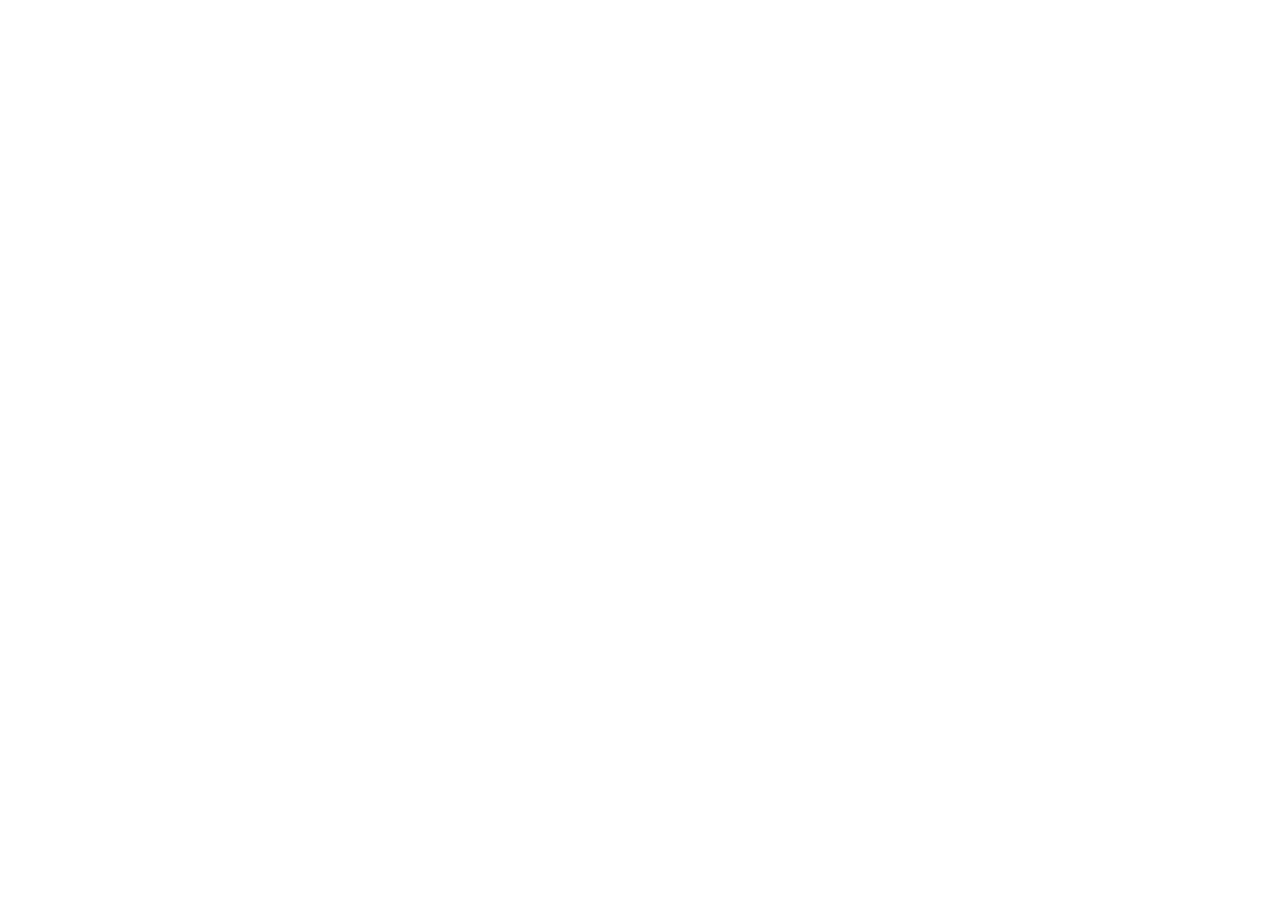
==== commit d3d4d9a8: "Subdirectory fix" ====
--- a/index.html
+++ b/index.html
@@ -14,8 +14,8 @@
     <link rel="preconnect" href="https://fonts.gstatic.com" crossorigin>
     <link rel="stylesheet" href="https://fonts.googleapis.com/css2?family=Inter&family=Lora&family=JetBrains+Mono&display=swap"> 
-  <script type="module" crossorigin src="/assets/index-DZr8a4k9.js"></script>
-  <link rel="stylesheet" crossorigin href="/assets/index-BV-DBDB2.css">
+  <script type="module" crossorigin src="/web-demo/assets/index-Dkh7GO85.js"></script>
+  <link rel="stylesheet" crossorigin href="/web-demo/assets/index-BV-DBDB2.css">
 </head>
 
 <body>
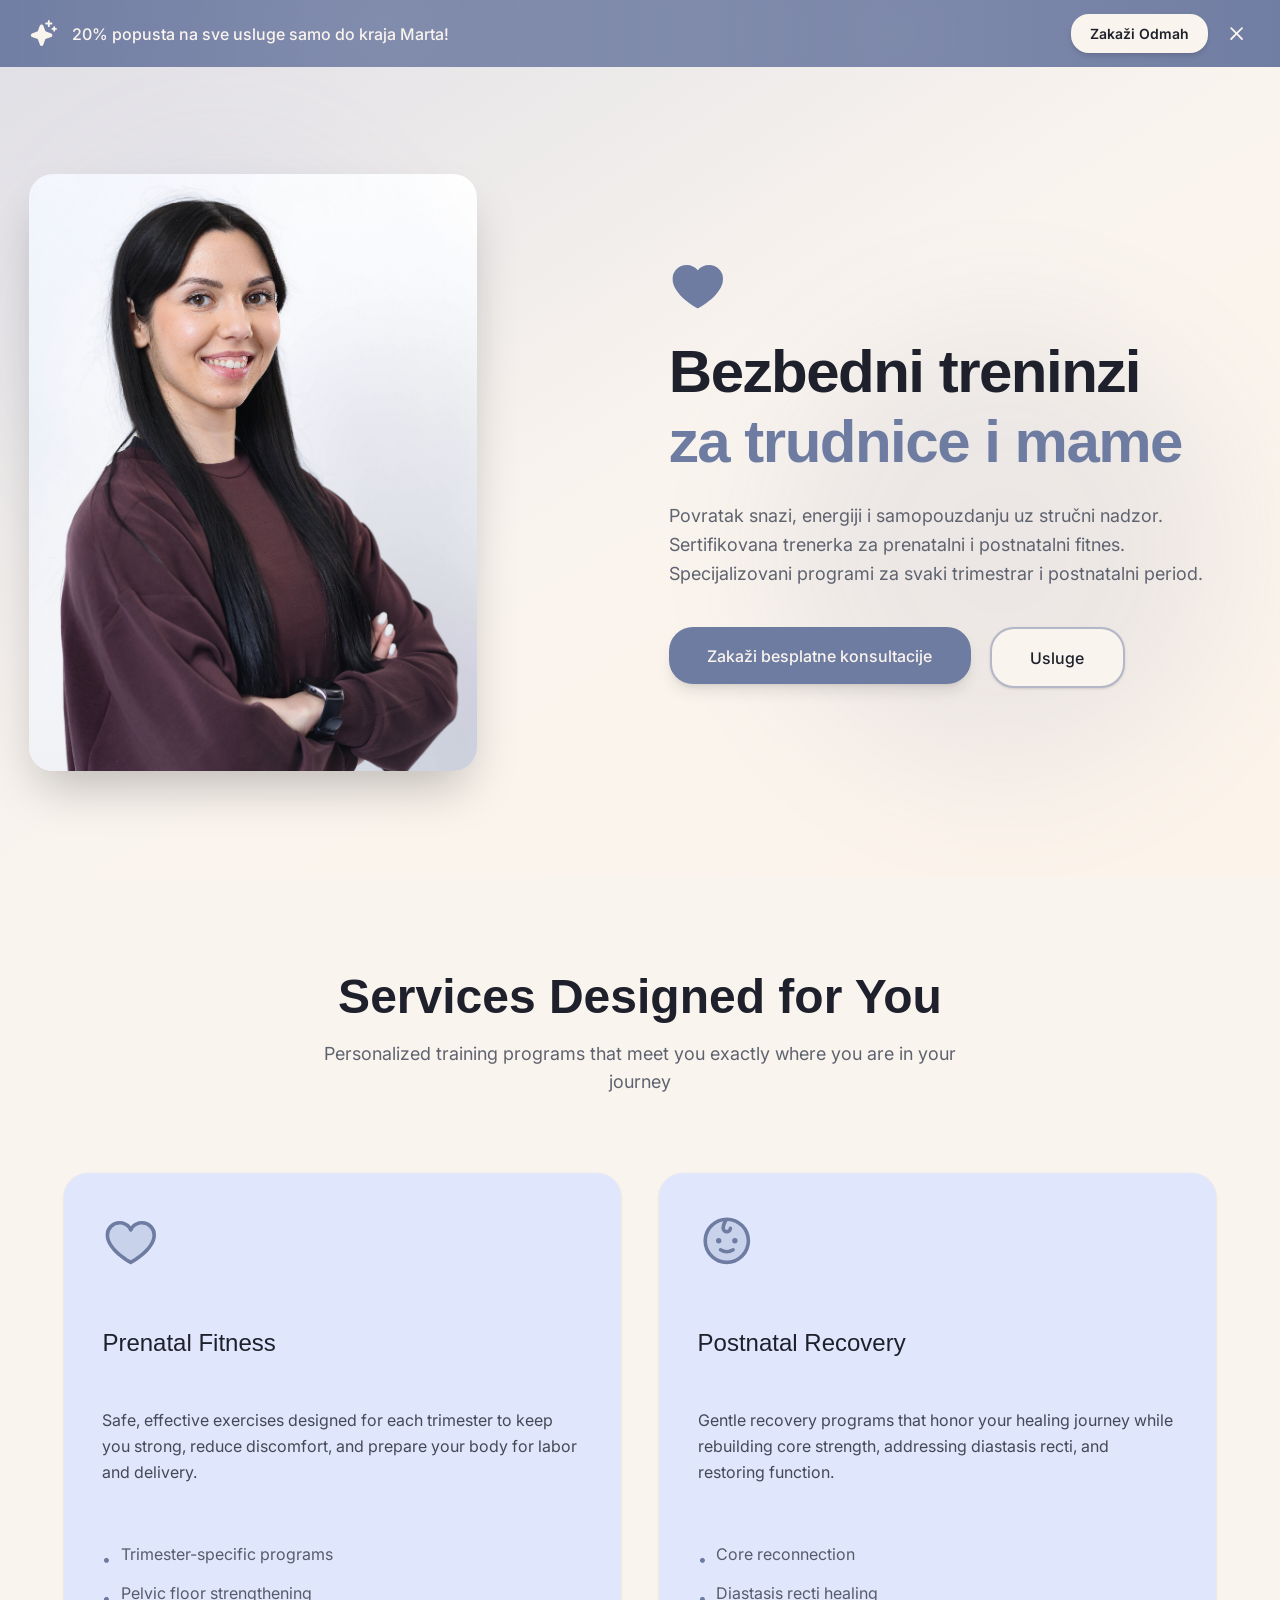
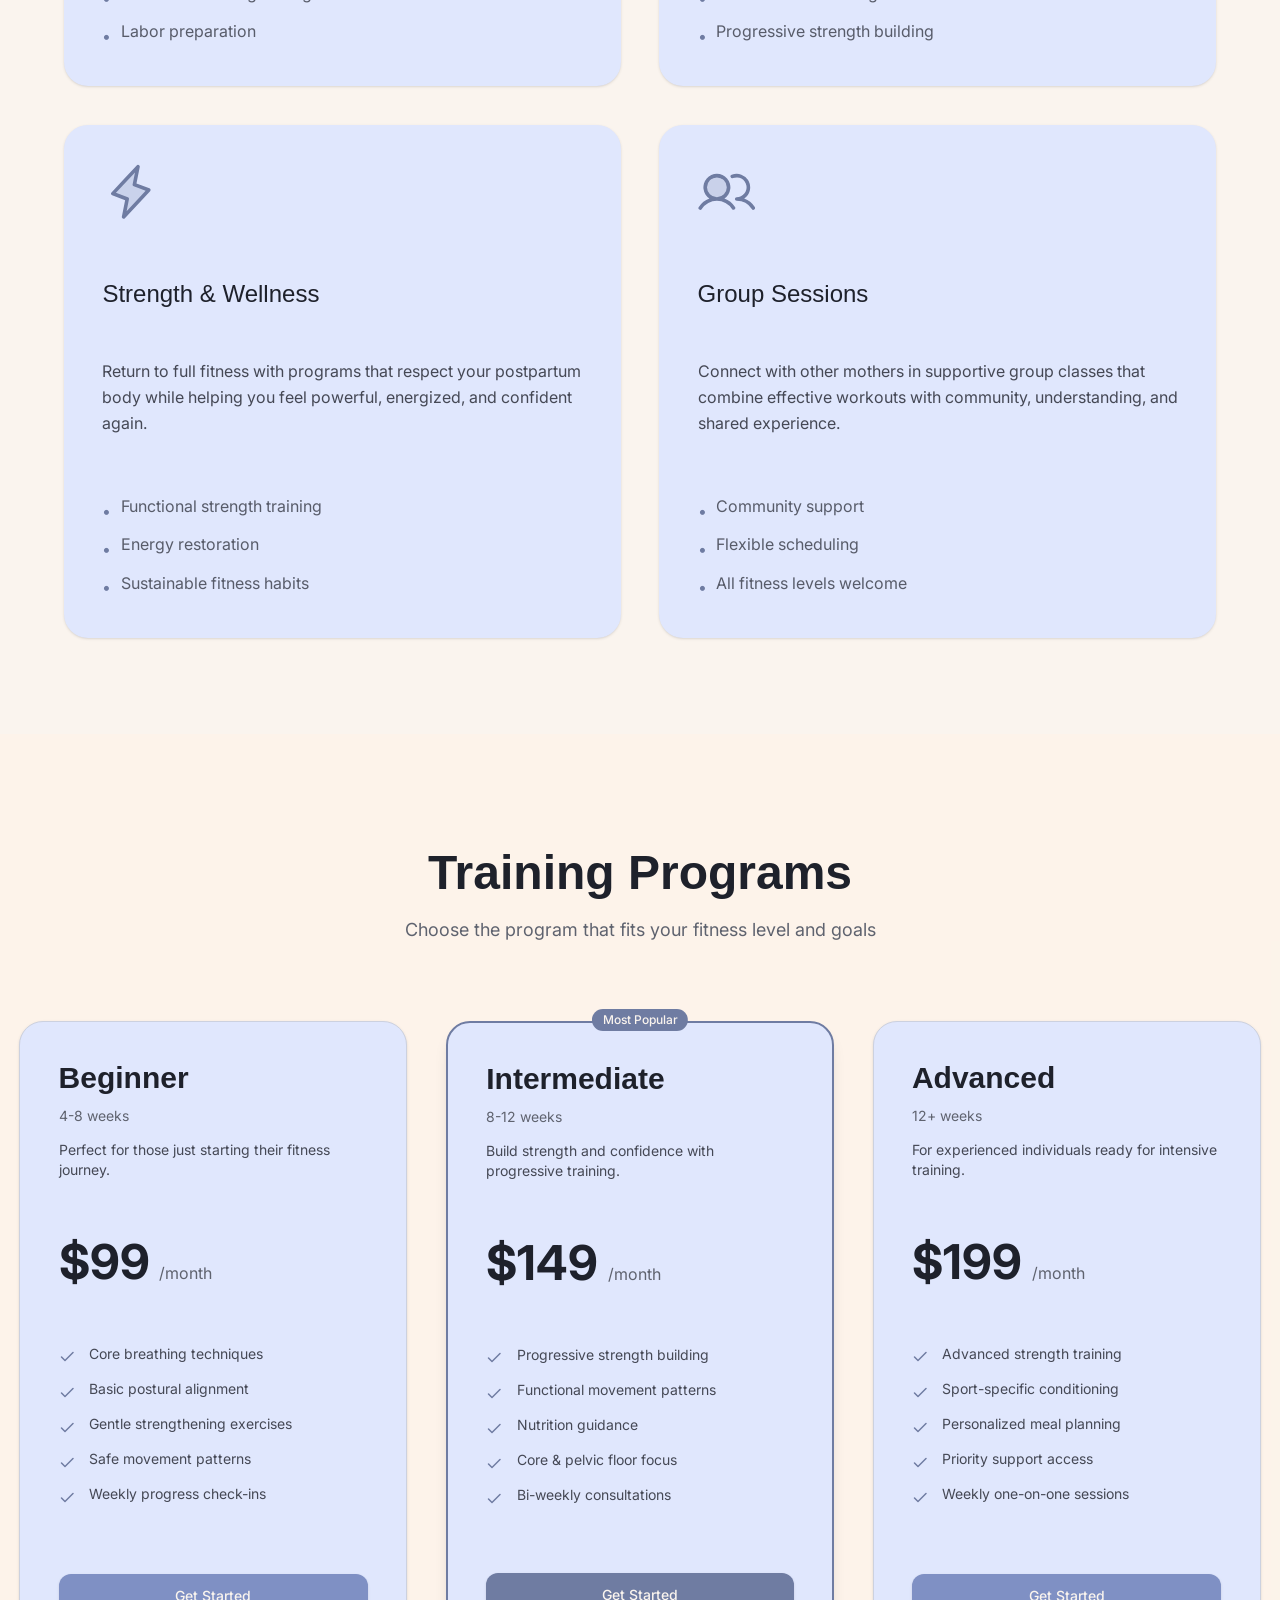
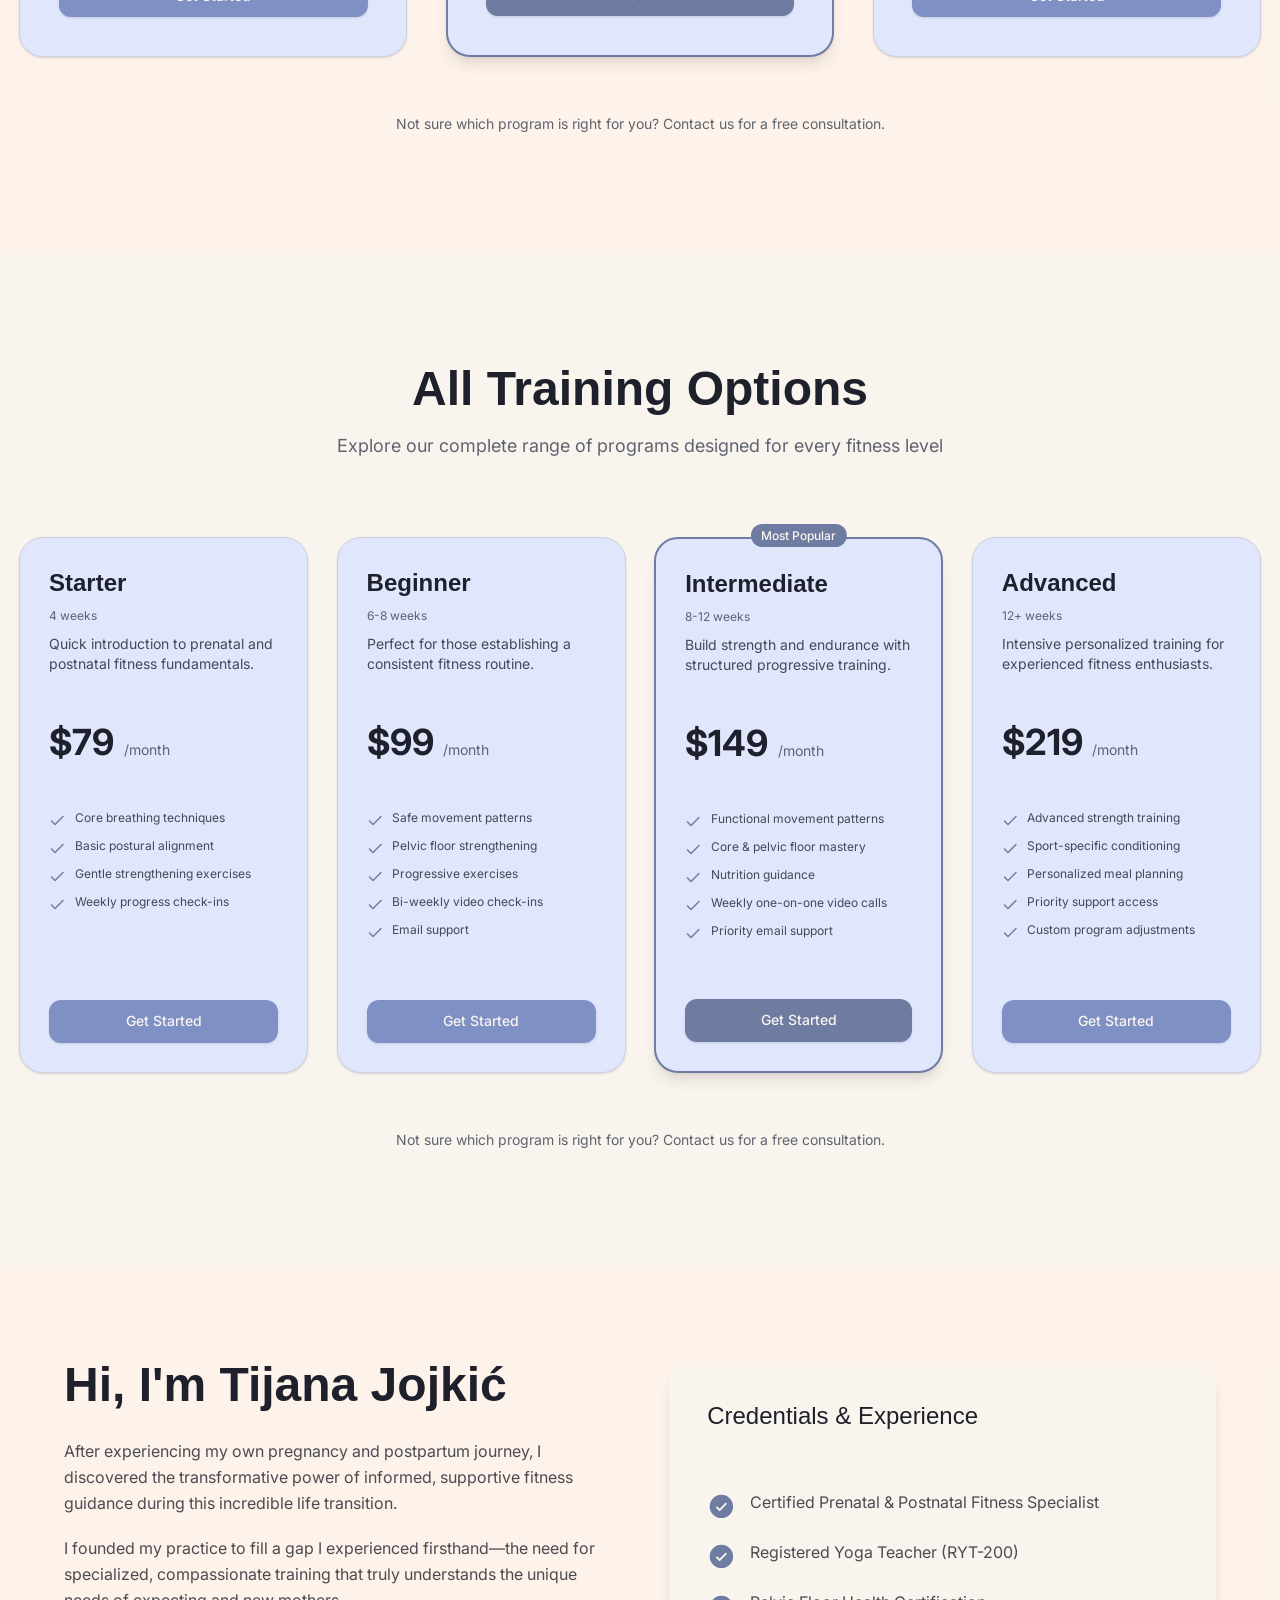
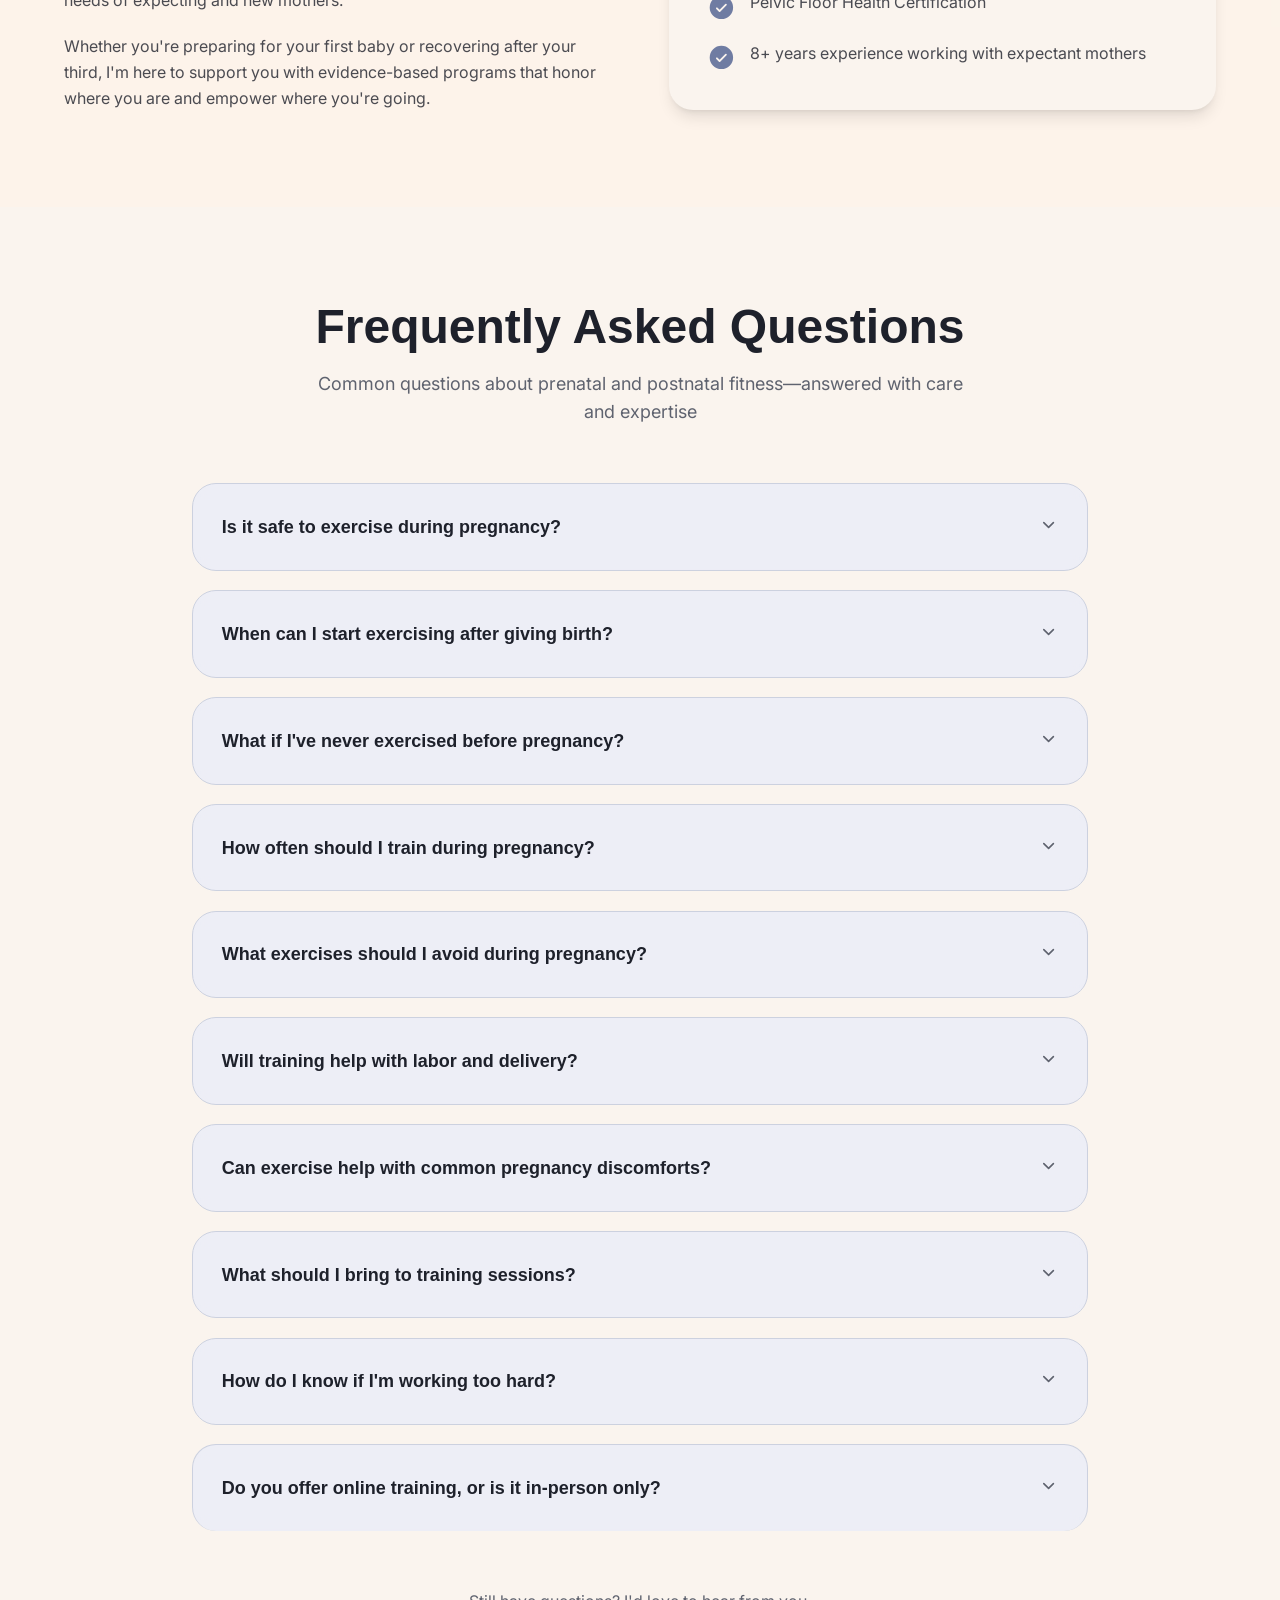
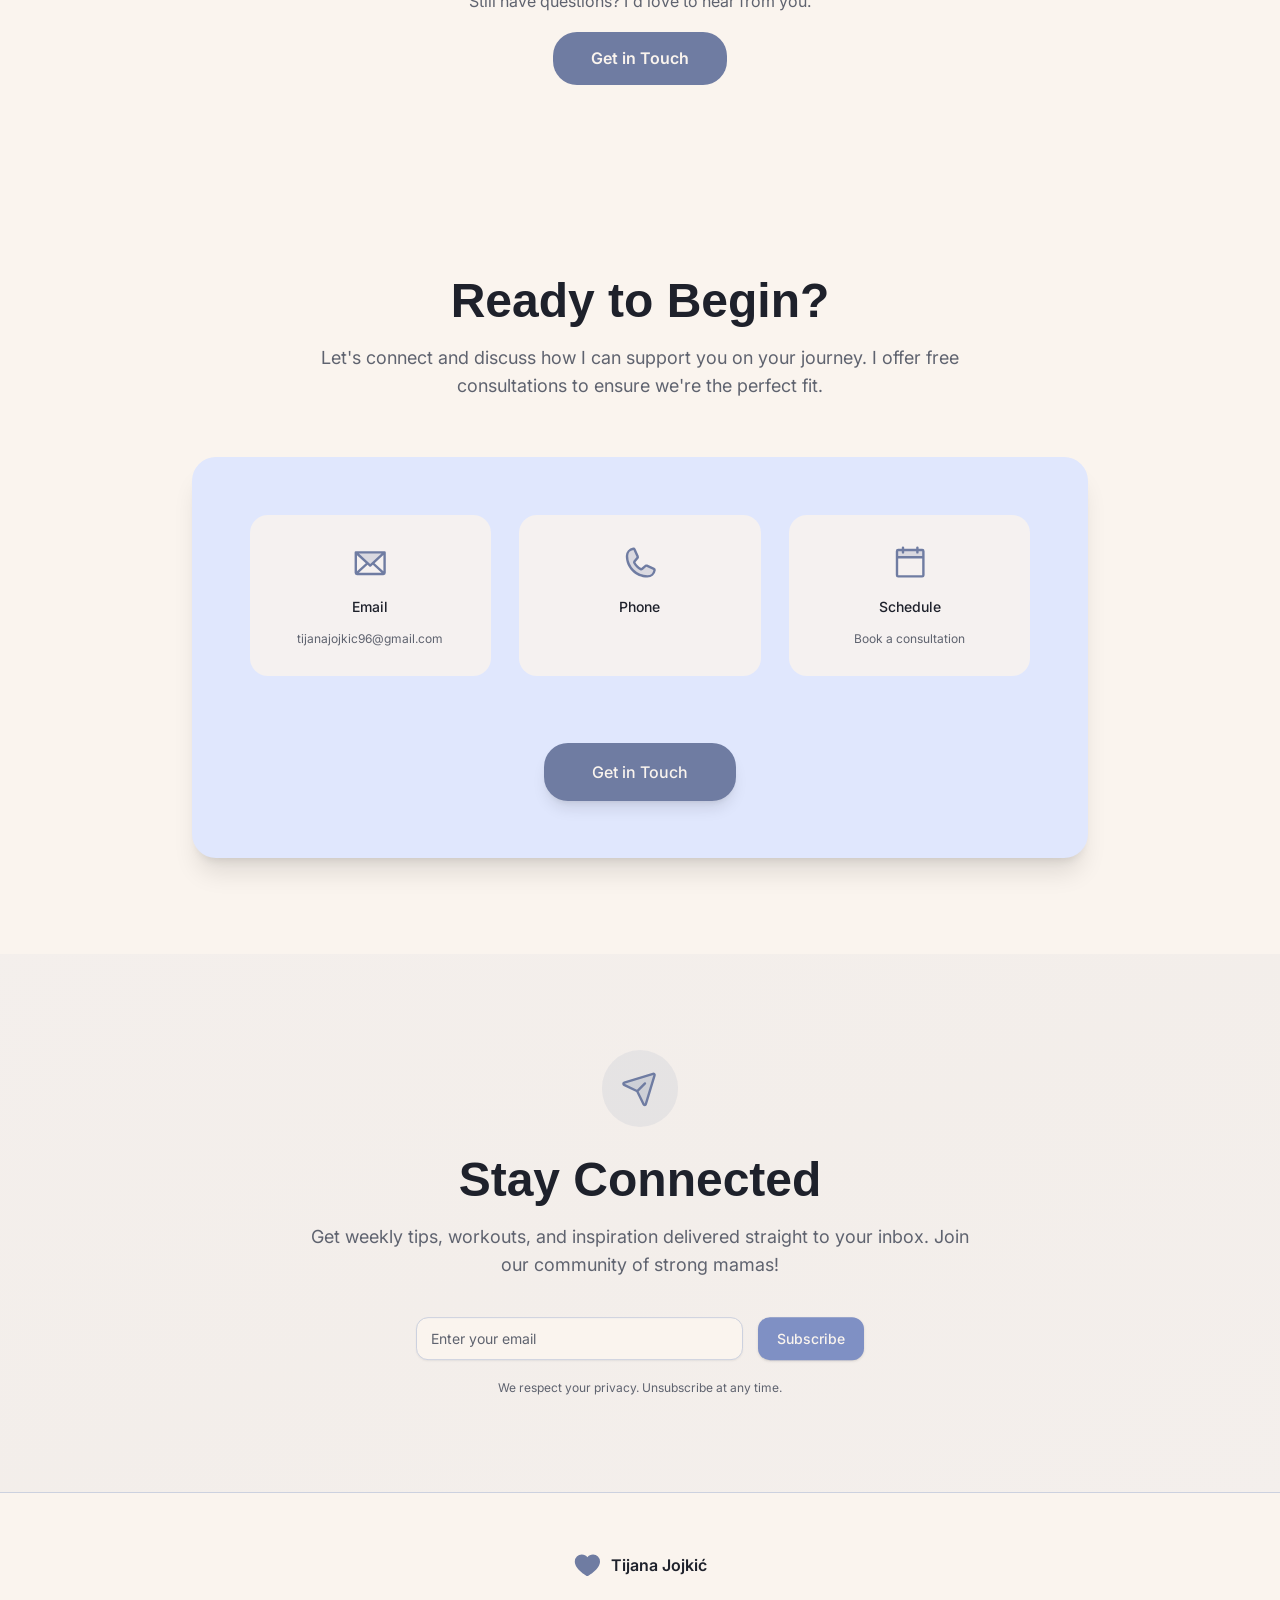
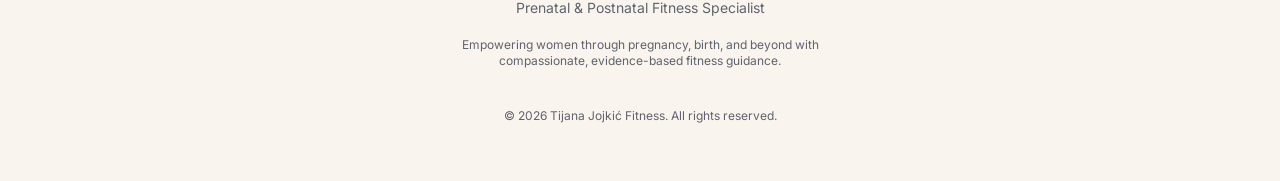
==== commit 9dc6a13d: "Deployment" ====
--- a/index.html
+++ b/index.html
@@ -8,14 +8,14 @@
     <meta name="description" content="Professional pre and postnatal fitness training for pregnant women and new mothers" />
     <meta name="apple-mobile-web-app-capable" content="yes" />
     <meta name="apple-mobile-web-app-status-bar-style" content="default" />
-    <meta name="apple-mobile-web-app-title" content="Sarah Miller Fitness" />
-    <title>Sarah Miller - Pre & Postnatal Fitness</title>
+    <meta name="apple-mobile-web-app-title" content="Tijana Jojkić Fitness" />
+    <title>Tijana Jojkić - Pre & Postnatal Fitness</title>
     <link rel="preconnect" href="https://fonts.googleapis.com">
     <link rel="preconnect" href="https://fonts.gstatic.com" crossorigin>
     <link rel="stylesheet" href="https://fonts.googleapis.com/css2?family=Inter&family=Lora&family=JetBrains+Mono&display=swap"> 
-  <script type="module" crossorigin src="/web-demo/assets/index-Dkh7GO85.js"></script>
-  <link rel="stylesheet" crossorigin href="/web-demo/assets/index-BV-DBDB2.css">
+  <script type="module" crossorigin src="/assets/index-4EK-LRnG.js"></script>
+  <link rel="stylesheet" crossorigin href="/assets/index-BV-DBDB2.css">
 </head>
 
 <body>
--- a/assets/index-BV-DBDB2.css
+++ b/assets/index-BV-DBDB2.css
@@ -0,0 +1 @@
+@layer properties{@supports (((-webkit-hyphens:none)) and (not (margin-trim:inline))) or ((-moz-orient:inline) and (not (color:rgb(from red r g b)))){*,:before,:after,::backdrop{--tw-translate-x:0;--tw-translate-y:0;--tw-translate-z:0;--tw-rotate-x:initial;--tw-rotate-y:initial;--tw-rotate-z:initial;--tw-skew-x:initial;--tw-skew-y:initial;--tw-space-y-reverse:0;--tw-space-x-reverse:0;--tw-border-style:solid;--tw-gradient-position:initial;--tw-gradient-from:#0000;--tw-gradient-via:#0000;--tw-gradient-to:#0000;--tw-gradient-stops:initial;--tw-gradient-via-stops:initial;--tw-gradient-from-position:0%;--tw-gradient-via-position:50%;--tw-gradient-to-position:100%;--tw-leading:initial;--tw-font-weight:initial;--tw-tracking:initial;--tw-ordinal:initial;--tw-slashed-zero:initial;--tw-numeric-figure:initial;--tw-numeric-spacing:initial;--tw-numeric-fraction:initial;--tw-shadow:0 0 #0000;--tw-shadow-color:initial;--tw-shadow-alpha:100%;--tw-inset-shadow:0 0 #0000;--tw-inset-shadow-color:initial;--tw-inset-shadow-alpha:100%;--tw-ring-color:initial;--tw-ring-shadow:0 0 #0000;--tw-inset-ring-color:initial;--tw-inset-ring-shadow:0 0 #0000;--tw-ring-inset:initial;--tw-ring-offset-width:0px;--tw-ring-offset-color:#fff;--tw-ring-offset-shadow:0 0 #0000;--tw-outline-style:solid;--tw-blur:initial;--tw-brightness:initial;--tw-contrast:initial;--tw-grayscale:initial;--tw-hue-rotate:initial;--tw-invert:initial;--tw-opacity:initial;--tw-saturate:initial;--tw-sepia:initial;--tw-drop-shadow:initial;--tw-drop-shadow-color:initial;--tw-drop-shadow-alpha:100%;--tw-drop-shadow-size:initial;--tw-backdrop-blur:initial;--tw-backdrop-brightness:initial;--tw-backdrop-contrast:initial;--tw-backdrop-grayscale:initial;--tw-backdrop-hue-rotate:initial;--tw-backdrop-invert:initial;--tw-backdrop-opacity:initial;--tw-backdrop-saturate:initial;--tw-backdrop-sepia:initial;--tw-duration:initial;--tw-ease:initial;--tw-scale-x:1;--tw-scale-y:1;--tw-scale-z:1;--tw-content:"";--tw-animation-delay:0s;--tw-animation-direction:normal;--tw-animation-duration:initial;--tw-animation-fill-mode:none;--tw-animation-iteration-count:1;--tw-enter-blur:0;--tw-enter-opacity:1;--tw-enter-rotate:0;--tw-enter-scale:1;--tw-enter-translate-x:0;--tw-enter-translate-y:0;--tw-exit-blur:0;--tw-exit-opacity:1;--tw-exit-rotate:0;--tw-exit-scale:1;--tw-exit-translate-x:0;--tw-exit-translate-y:0}}}@layer theme{:root,:host{--font-sans:ui-sans-serif,system-ui,sans-serif,"Apple Color Emoji","Segoe UI Emoji","Segoe UI Symbol","Noto Color Emoji";--font-mono:ui-monospace,SFMono-Regular,Menlo,Monaco,Consolas,"Liberation Mono","Courier New",monospace;--color-gray-200:oklch(92.8% .006 264.531);--color-black:#000;--color-white:#fff;--container-sm:24rem;--container-md:28rem;--container-lg:32rem;--container-2xl:42rem;--container-4xl:56rem;--container-6xl:72rem;--container-7xl:80rem;--text-xs:.75rem;--text-xs--line-height:calc(1/.75);--text-sm:.875rem;--text-sm--line-height:calc(1.25/.875);--text-base:1rem;--text-base--line-height: 1.5 ;--text-lg:1.125rem;--text-lg--line-height:calc(1.75/1.125);--text-xl:1.25rem;--text-xl--line-height:calc(1.75/1.25);--text-2xl:1.5rem;--text-2xl--line-height:calc(2/1.5);--text-3xl:1.875rem;--text-3xl--line-height: 1.2 ;--text-4xl:2.25rem;--text-4xl--line-height:calc(2.5/2.25);--text-5xl:3rem;--text-5xl--line-height:1;--text-6xl:3.75rem;--text-6xl--line-height:1;--font-weight-normal:400;--font-weight-medium:500;--font-weight-semibold:600;--font-weight-bold:700;--tracking-tight:-.025em;--tracking-wider:.05em;--tracking-widest:.1em;--leading-relaxed:1.625;--radius-xs:.125rem;--radius-sm:calc(var(--radius) - 4px);--radius-md:calc(var(--radius) - 2px);--radius-lg:var(--radius);--radius-xl:calc(var(--radius) + 4px);--radius-2xl:calc(var(--radius)*3);--radius-3xl:1.5rem;--ease-in-out:cubic-bezier(.4,0,.2,1);--animate-spin:spin 1s linear infinite;--animate-pulse:pulse 2s cubic-bezier(.4,0,.6,1)infinite;--blur-sm:8px;--blur-3xl:64px;--aspect-video:16/9;--default-transition-duration:.15s;--default-transition-timing-function:cubic-bezier(.4,0,.2,1);--default-font-family:var(--font-sans);--default-mono-font-family:var(--font-mono);--color-destructive-foreground:var(--destructive-foreground);--color-border:var(--border);--radius-full:9999px}}@layer base{.dark,.dark-theme{--sage-1:#101211;--sage-2:#171918;--sage-3:#202221;--sage-4:#272a29;--sage-5:#2e3130;--sage-6:#373b39;--sage-7:#444947;--sage-8:#5b625f;--sage-9:#63706b;--sage-10:#717d79;--sage-11:#adb5b2;--sage-12:#eceeed}@supports (color:color(display-p3 1 1 1)){@media(color-gamut:p3){.dark,.dark-theme{--sage-1:color(display-p3 .064 .07 .067);--sage-2:color(display-p3 .092 .098 .094);--sage-3:color(display-p3 .128 .135 .131);--sage-4:color(display-p3 .155 .164 .159);--sage-5:color(display-p3 .183 .193 .188);--sage-6:color(display-p3 .218 .23 .224);--sage-7:color(display-p3 .269 .285 .277);--sage-8:color(display-p3 .362 .382 .373);--sage-9:color(display-p3 .398 .438 .421);--sage-10:color(display-p3 .453 .49 .474);--sage-11:color(display-p3 .685 .709 .697);--sage-12:color(display-p3 .927 .933 .93)}}}:root,.light,.light-theme{--olive-1:#fcfdfc;--olive-2:#f8faf8;--olive-3:#eff1ef;--olive-4:#e7e9e7;--olive-5:#dfe2df;--olive-6:#d7dad7;--olive-7:#cccfcc;--olive-8:#b9bcb8;--olive-9:#898e87;--olive-10:#7f847d;--olive-11:#60655f;--olive-12:#1d211c}@supports (color:color(display-p3 1 1 1)){@media(color-gamut:p3){:root,.light,.light-theme{--olive-1:color(display-p3 .989 .992 .989);--olive-2:color(display-p3 .974 .98 .973);--olive-3:color(display-p3 .939 .945 .937);--olive-4:color(display-p3 .907 .914 .905);--olive-5:color(display-p3 .878 .885 .875);--olive-6:color(display-p3 .846 .855 .843);--olive-7:color(display-p3 .803 .812 .8);--olive-8:color(display-p3 .727 .738 .723);--olive-9:color(display-p3 .541 .556 .532);--olive-10:color(display-p3 .5 .515 .491);--olive-11:color(display-p3 .38 .395 .374);--olive-12:color(display-p3 .117 .129 .111)}}}.dark,.dark-theme{--olive-1:#111210;--olive-2:#181917;--olive-3:#212220;--olive-4:#282a27;--olive-5:#2f312e;--olive-6:#383a36;--olive-7:#454843;--olive-8:#5c625b;--olive-9:#687066;--olive-10:#767d74;--olive-11:#afb5ad;--olive-12:#eceeec}@supports (color:color(display-p3 1 1 1)){@media(color-gamut:p3){.dark,.dark-theme{--olive-1:color(display-p3 .067 .07 .063);--olive-2:color(display-p3 .095 .098 .091);--olive-3:color(display-p3 .131 .135 .126);--olive-4:color(display-p3 .158 .163 .153);--olive-5:color(display-p3 .186 .192 .18);--olive-6:color(display-p3 .221 .229 .215);--olive-7:color(display-p3 .273 .284 .266);--olive-8:color(display-p3 .365 .382 .359);--olive-9:color(display-p3 .414 .438 .404);--olive-10:color(display-p3 .467 .49 .458);--olive-11:color(display-p3 .69 .709 .682);--olive-12:color(display-p3 .927 .933 .926)}}}:root,.light,.light-theme{--sand-1:#fdfdfc;--sand-2:#f9f9f8;--sand-3:#f1f0ef;--sand-4:#e9e8e6;--sand-5:#e2e1de;--sand-6:#dad9d6;--sand-7:#cfceca;--sand-8:#bcbbb5;--sand-9:#8d8d86;--sand-10:#82827c;--sand-11:#63635e;--sand-12:#21201c}@supports (color:color(display-p3 1 1 1)){@media(color-gamut:p3){:root,.light,.light-theme{--sand-1:color(display-p3 .992 .992 .989);--sand-2:color(display-p3 .977 .977 .973);--sand-3:color(display-p3 .943 .942 .936);--sand-4:color(display-p3 .913 .912 .903);--sand-5:color(display-p3 .885 .883 .873);--sand-6:color(display-p3 .854 .852 .839);--sand-7:color(display-p3 .813 .81 .794);--sand-8:color(display-p3 .738 .734 .713);--sand-9:color(display-p3 .553 .553 .528);--sand-10:color(display-p3 .511 .511 .488);--sand-11:color(display-p3 .388 .388 .37);--sand-12:color(display-p3 .129 .126 .111)}}}.dark,.dark-theme{--sand-1:#111110;--sand-2:#191918;--sand-3:#222221;--sand-4:#2a2a28;--sand-5:#31312e;--sand-6:#3b3a37;--sand-7:#494844;--sand-8:#62605b;--sand-9:#6f6d66;--sand-10:#7c7b74;--sand-11:#b5b3ad;--sand-12:#eeeeec}@supports (color:color(display-p3 1 1 1)){@media(color-gamut:p3){.dark,.dark-theme{--sand-1:color(display-p3 .067 .067 .063);--sand-2:color(display-p3 .098 .098 .094);--sand-3:color(display-p3 .135 .135 .129);--sand-4:color(display-p3 .164 .163 .156);--sand-5:color(display-p3 .193 .192 .183);--sand-6:color(display-p3 .23 .229 .217);--sand-7:color(display-p3 .285 .282 .267);--sand-8:color(display-p3 .384 .378 .357);--sand-9:color(display-p3 .434 .428 .403);--sand-10:color(display-p3 .487 .481 .456);--sand-11:color(display-p3 .707 .703 .68);--sand-12:color(display-p3 .933 .933 .926)}}}:root,.light,.light-theme{--red-1:#fffcfc;--red-2:#fff7f7;--red-3:#feebec;--red-4:#ffdbdc;--red-5:#ffcdce;--red-6:#fdbdbe;--red-7:#f4a9aa;--red-8:#eb8e90;--red-9:#e5484d;--red-10:#dc3e42;--red-11:#ce2c31;--red-12:#641723}@supports (color:color(display-p3 1 1 1)){@media(color-gamut:p3){:root,.light,.light-theme{--red-1:color(display-p3 .998 .989 .988);--red-2:color(display-p3 .995 .971 .971);--red-3:color(display-p3 .985 .925 .925);--red-4:color(display-p3 .999 .866 .866);--red-5:color(display-p3 .984 .812 .811);--red-6:color(display-p3 .955 .751 .749);--red-7:color(display-p3 .915 .675 .672);--red-8:color(display-p3 .872 .575 .572);--red-9:color(display-p3 .83 .329 .324);--red-10:color(display-p3 .798 .294 .285);--red-11:color(display-p3 .744 .234 .222);--red-12:color(display-p3 .36 .115 .143)}}}.dark,.dark-theme{--red-1:#191111;--red-2:#201314;--red-3:#3b1219;--red-4:#500f1c;--red-5:#611623;--red-6:#72232d;--red-7:#8c333a;--red-8:#b54548;--red-9:#e5484d;--red-10:#ec5d5e;--red-11:#ff9592;--red-12:#ffd1d9}@supports (color:color(display-p3 1 1 1)){@media(color-gamut:p3){.dark,.dark-theme{--red-1:color(display-p3 .093 .068 .067);--red-2:color(display-p3 .118 .077 .079);--red-3:color(display-p3 .211 .081 .099);--red-4:color(display-p3 .287 .079 .113);--red-5:color(display-p3 .348 .11 .142);--red-6:color(display-p3 .414 .16 .183);--red-7:color(display-p3 .508 .224 .236);--red-8:color(display-p3 .659 .298 .297);--red-9:color(display-p3 .83 .329 .324);--red-10:color(display-p3 .861 .403 .387);--red-11:color(display-p3 1 .57 .55);--red-12:color(display-p3 .971 .826 .852)}}}:root,.light,.light-theme{--ruby-1:#fffcfd;--ruby-2:#fff7f8;--ruby-3:#feeaed;--ruby-4:#ffdce1;--ruby-5:#ffced6;--ruby-6:#f8bfc8;--ruby-7:#efacb8;--ruby-8:#e592a3;--ruby-9:#e54666;--ruby-10:#dc3b5d;--ruby-11:#ca244d;--ruby-12:#64172b}@supports (color:color(display-p3 1 1 1)){@media(color-gamut:p3){:root,.light,.light-theme{--ruby-1:color(display-p3 .998 .989 .992);--ruby-2:color(display-p3 .995 .971 .974);--ruby-3:color(display-p3 .983 .92 .928);--ruby-4:color(display-p3 .987 .869 .885);--ruby-5:color(display-p3 .968 .817 .839);--ruby-6:color(display-p3 .937 .758 .786);--ruby-7:color(display-p3 .897 .685 .721);--ruby-8:color(display-p3 .851 .588 .639);--ruby-9:color(display-p3 .83 .323 .408);--ruby-10:color(display-p3 .795 .286 .375);--ruby-11:color(display-p3 .728 .211 .311);--ruby-12:color(display-p3 .36 .115 .171)}}}.dark,.dark-theme{--ruby-1:#191113;--ruby-2:#1e1517;--ruby-3:#3a141e;--ruby-4:#4e1325;--ruby-5:#5e1a2e;--ruby-6:#6f2539;--ruby-7:#883447;--ruby-8:#b3445a;--ruby-9:#e54666;--ruby-10:#ec5a72;--ruby-11:#ff949d;--ruby-12:#fed2e1}@supports (color:color(display-p3 1 1 1)){@media(color-gamut:p3){.dark,.dark-theme{--ruby-1:color(display-p3 .093 .068 .074);--ruby-2:color(display-p3 .113 .083 .089);--ruby-3:color(display-p3 .208 .088 .117);--ruby-4:color(display-p3 .279 .092 .147);--ruby-5:color(display-p3 .337 .12 .18);--ruby-6:color(display-p3 .401 .166 .223);--ruby-7:color(display-p3 .495 .224 .281);--ruby-8:color(display-p3 .652 .295 .359);--ruby-9:color(display-p3 .83 .323 .408);--ruby-10:color(display-p3 .857 .392 .455);--ruby-11:color(display-p3 1 .57 .59);--ruby-12:color(display-p3 .968 .83 .88)}}}:root,.light,.light-theme{--crimson-1:#fffcfd;--crimson-2:#fef7f9;--crimson-3:#ffe9f0;--crimson-4:#fedce7;--crimson-5:#facedd;--crimson-6:#f3bed1;--crimson-7:#eaacc3;--crimson-8:#e093b2;--crimson-9:#e93d82;--crimson-10:#df3478;--crimson-11:#cb1d63;--crimson-12:#621639}@supports (color:color(display-p3 1 1 1)){@media(color-gamut:p3){:root,.light,.light-theme{--crimson-1:color(display-p3 .998 .989 .992);--crimson-2:color(display-p3 .991 .969 .976);--crimson-3:color(display-p3 .987 .917 .941);--crimson-4:color(display-p3 .975 .866 .904);--crimson-5:color(display-p3 .953 .813 .864);--crimson-6:color(display-p3 .921 .755 .817);--crimson-7:color(display-p3 .88 .683 .761);--crimson-8:color(display-p3 .834 .592 .694);--crimson-9:color(display-p3 .843 .298 .507);--crimson-10:color(display-p3 .807 .266 .468);--crimson-11:color(display-p3 .731 .195 .388);--crimson-12:color(display-p3 .352 .111 .221)}}}.dark,.dark-theme{--crimson-1:#191114;--crimson-2:#201318;--crimson-3:#381525;--crimson-4:#4d122f;--crimson-5:#5c1839;--crimson-6:#6d2545;--crimson-7:#873356;--crimson-8:#b0436e;--crimson-9:#e93d82;--crimson-10:#ee518a;--crimson-11:#ff92ad;--crimson-12:#fdd3e8}@supports (color:color(display-p3 1 1 1)){@media(color-gamut:p3){.dark,.dark-theme{--crimson-1:color(display-p3 .093 .068 .078);--crimson-2:color(display-p3 .117 .078 .095);--crimson-3:color(display-p3 .203 .091 .143);--crimson-4:color(display-p3 .277 .087 .182);--crimson-5:color(display-p3 .332 .115 .22);--crimson-6:color(display-p3 .394 .162 .268);--crimson-7:color(display-p3 .489 .222 .336);--crimson-8:color(display-p3 .638 .289 .429);--crimson-9:color(display-p3 .843 .298 .507);--crimson-10:color(display-p3 .864 .364 .539);--crimson-11:color(display-p3 1 .56 .66);--crimson-12:color(display-p3 .966 .834 .906)}}}:root,.light,.light-theme{--pink-1:#fffcfe;--pink-2:#fef7fb;--pink-3:#fee9f5;--pink-4:#fbdcef;--pink-5:#f6cee7;--pink-6:#efbfdd;--pink-7:#e7acd0;--pink-8:#dd93c2;--pink-9:#d6409f;--pink-10:#cf3897;--pink-11:#c2298a;--pink-12:#651249}@supports (color:color(display-p3 1 1 1)){@media(color-gamut:p3){:root,.light,.light-theme{--pink-1:color(display-p3 .998 .989 .996);--pink-2:color(display-p3 .992 .97 .985);--pink-3:color(display-p3 .981 .917 .96);--pink-4:color(display-p3 .963 .867 .932);--pink-5:color(display-p3 .939 .815 .899);--pink-6:color(display-p3 .907 .756 .859);--pink-7:color(display-p3 .869 .683 .81);--pink-8:color(display-p3 .825 .59 .751);--pink-9:color(display-p3 .775 .297 .61);--pink-10:color(display-p3 .748 .27 .581);--pink-11:color(display-p3 .698 .219 .528);--pink-12:color(display-p3 .363 .101 .279)}}}.dark,.dark-theme{--pink-1:#191117;--pink-2:#21121d;--pink-3:#37172f;--pink-4:#4b143d;--pink-5:#591c47;--pink-6:#692955;--pink-7:#833869;--pink-8:#a84885;--pink-9:#d6409f;--pink-10:#de51a8;--pink-11:#ff8dcc;--pink-12:#fdd1ea}@supports (color:color(display-p3 1 1 1)){@media(color-gamut:p3){.dark,.dark-theme{--pink-1:color(display-p3 .093 .068 .089);--pink-2:color(display-p3 .121 .073 .11);--pink-3:color(display-p3 .198 .098 .179);--pink-4:color(display-p3 .271 .095 .231);--pink-5:color(display-p3 .32 .127 .273);--pink-6:color(display-p3 .382 .177 .326);--pink-7:color(display-p3 .477 .238 .405);--pink-8:color(display-p3 .612 .304 .51);--pink-9:color(display-p3 .775 .297 .61);--pink-10:color(display-p3 .808 .356 .645);--pink-11:color(display-p3 1 .535 .78);--pink-12:color(display-p3 .964 .826 .912)}}}:root,.light,.light-theme{--plum-1:#fefcff;--plum-2:#fdf7fd;--plum-3:#fbebfb;--plum-4:#f7def8;--plum-5:#f2d1f3;--plum-6:#e9c2ec;--plum-7:#deade3;--plum-8:#cf91d8;--plum-9:#ab4aba;--plum-10:#a144af;--plum-11:#953ea3;--plum-12:#53195d}@supports (color:color(display-p3 1 1 1)){@media(color-gamut:p3){:root,.light,.light-theme{--plum-1:color(display-p3 .995 .988 .999);--plum-2:color(display-p3 .988 .971 .99);--plum-3:color(display-p3 .973 .923 .98);--plum-4:color(display-p3 .953 .875 .966);--plum-5:color(display-p3 .926 .825 .945);--plum-6:color(display-p3 .89 .765 .916);--plum-7:color(display-p3 .84 .686 .877);--plum-8:color(display-p3 .775 .58 .832);--plum-9:color(display-p3 .624 .313 .708);--plum-10:color(display-p3 .587 .29 .667);--plum-11:color(display-p3 .543 .263 .619);--plum-12:color(display-p3 .299 .114 .352)}}}.dark,.dark-theme{--plum-1:#181118;--plum-2:#201320;--plum-3:#351a35;--plum-4:#451d47;--plum-5:#512454;--plum-6:#5e3061;--plum-7:#734079;--plum-8:#92549c;--plum-9:#ab4aba;--plum-10:#b658c4;--plum-11:#e796f3;--plum-12:#f4d4f4}@supports (color:color(display-p3 1 1 1)){@media(color-gamut:p3){.dark,.dark-theme{--plum-1:color(display-p3 .09 .068 .092);--plum-2:color(display-p3 .118 .077 .121);--plum-3:color(display-p3 .192 .105 .202);--plum-4:color(display-p3 .25 .121 .271);--plum-5:color(display-p3 .293 .152 .319);--plum-6:color(display-p3 .343 .198 .372);--plum-7:color(display-p3 .424 .262 .461);--plum-8:color(display-p3 .54 .341 .595);--plum-9:color(display-p3 .624 .313 .708);--plum-10:color(display-p3 .666 .365 .748);--plum-11:color(display-p3 .86 .602 .933);--plum-12:color(display-p3 .936 .836 .949)}}}:root,.light,.light-theme{--purple-1:#fefcfe;--purple-2:#fbf7fe;--purple-3:#f7edfe;--purple-4:#f2e2fc;--purple-5:#ead5f9;--purple-6:#e0c4f4;--purple-7:#d1afec;--purple-8:#be93e4;--purple-9:#8e4ec6;--purple-10:#8347b9;--purple-11:#8145b5;--purple-12:#402060}@supports (color:color(display-p3 1 1 1)){@media(color-gamut:p3){:root,.light,.light-theme{--purple-1:color(display-p3 .995 .988 .996);--purple-2:color(display-p3 .983 .971 .993);--purple-3:color(display-p3 .963 .931 .989);--purple-4:color(display-p3 .937 .888 .981);--purple-5:color(display-p3 .904 .837 .966);--purple-6:color(display-p3 .86 .774 .942);--purple-7:color(display-p3 .799 .69 .91);--purple-8:color(display-p3 .719 .583 .874);--purple-9:color(display-p3 .523 .318 .751);--purple-10:color(display-p3 .483 .289 .7);--purple-11:color(display-p3 .473 .281 .687);--purple-12:color(display-p3 .234 .132 .363)}}}.dark,.dark-theme{--purple-1:#18111b;--purple-2:#1e1523;--purple-3:#301c3b;--purple-4:#3d224e;--purple-5:#48295c;--purple-6:#54346b;--purple-7:#664282;--purple-8:#8457aa;--purple-9:#8e4ec6;--purple-10:#9a5cd0;--purple-11:#d19dff;--purple-12:#ecd9fa}@supports (color:color(display-p3 1 1 1)){@media(color-gamut:p3){.dark,.dark-theme{--purple-1:color(display-p3 .09 .068 .103);--purple-2:color(display-p3 .113 .082 .134);--purple-3:color(display-p3 .175 .112 .224);--purple-4:color(display-p3 .224 .137 .297);--purple-5:color(display-p3 .264 .167 .349);--purple-6:color(display-p3 .311 .208 .406);--purple-7:color(display-p3 .381 .266 .496);--purple-8:color(display-p3 .49 .349 .649);--purple-9:color(display-p3 .523 .318 .751);--purple-10:color(display-p3 .57 .373 .791);--purple-11:color(display-p3 .8 .62 1);--purple-12:color(display-p3 .913 .854 .971)}}}:root,.light,.light-theme{--violet-1:#fdfcfe;--violet-2:#faf8ff;--violet-3:#f4f0fe;--violet-4:#ebe4ff;--violet-5:#e1d9ff;--violet-6:#d4cafe;--violet-7:#c2b5f5;--violet-8:#aa99ec;--violet-9:#6e56cf;--violet-10:#654dc4;--violet-11:#6550b9;--violet-12:#2f265f}@supports (color:color(display-p3 1 1 1)){@media(color-gamut:p3){:root,.light,.light-theme{--violet-1:color(display-p3 .991 .988 .995);--violet-2:color(display-p3 .978 .974 .998);--violet-3:color(display-p3 .953 .943 .993);--violet-4:color(display-p3 .916 .897 1);--violet-5:color(display-p3 .876 .851 1);--violet-6:color(display-p3 .825 .793 .981);--violet-7:color(display-p3 .752 .712 .943);--violet-8:color(display-p3 .654 .602 .902);--violet-9:color(display-p3 .417 .341 .784);--violet-10:color(display-p3 .381 .306 .741);--violet-11:color(display-p3 .383 .317 .702);--violet-12:color(display-p3 .179 .15 .359)}}}.dark,.dark-theme{--violet-1:#14121f;--violet-2:#1b1525;--violet-3:#291f43;--violet-4:#33255b;--violet-5:#3c2e69;--violet-6:#473876;--violet-7:#56468b;--violet-8:#6958ad;--violet-9:#6e56cf;--violet-10:#7d66d9;--violet-11:#baa7ff;--violet-12:#e2ddfe}@supports (color:color(display-p3 1 1 1)){@media(color-gamut:p3){.dark,.dark-theme{--violet-1:color(display-p3 .077 .071 .118);--violet-2:color(display-p3 .101 .084 .141);--violet-3:color(display-p3 .154 .123 .256);--violet-4:color(display-p3 .191 .148 .345);--violet-5:color(display-p3 .226 .182 .396);--violet-6:color(display-p3 .269 .223 .449);--violet-7:color(display-p3 .326 .277 .53);--violet-8:color(display-p3 .399 .346 .656);--violet-9:color(display-p3 .417 .341 .784);--violet-10:color(display-p3 .477 .402 .823);--violet-11:color(display-p3 .72 .65 1);--violet-12:color(display-p3 .883 .867 .986)}}}:root,.light,.light-theme{--iris-1:#fdfdff;--iris-2:#f8f8ff;--iris-3:#f0f1fe;--iris-4:#e6e7ff;--iris-5:#dadcff;--iris-6:#cbcdff;--iris-7:#b8baf8;--iris-8:#9b9ef0;--iris-9:#5b5bd6;--iris-10:#5151cd;--iris-11:#5753c6;--iris-12:#272962}@supports (color:color(display-p3 1 1 1)){@media(color-gamut:p3){:root,.light,.light-theme{--iris-1:color(display-p3 .992 .992 .999);--iris-2:color(display-p3 .972 .973 .998);--iris-3:color(display-p3 .943 .945 .992);--iris-4:color(display-p3 .902 .906 1);--iris-5:color(display-p3 .857 .861 1);--iris-6:color(display-p3 .799 .805 .987);--iris-7:color(display-p3 .721 .727 .955);--iris-8:color(display-p3 .61 .619 .918);--iris-9:color(display-p3 .357 .357 .81);--iris-10:color(display-p3 .318 .318 .774);--iris-11:color(display-p3 .337 .326 .748);--iris-12:color(display-p3 .154 .161 .371)}}}.dark,.dark-theme{--iris-1:#13131e;--iris-2:#171625;--iris-3:#202248;--iris-4:#262a65;--iris-5:#303374;--iris-6:#3d3e82;--iris-7:#4a4a95;--iris-8:#5958b1;--iris-9:#5b5bd6;--iris-10:#6e6ade;--iris-11:#b1a9ff;--iris-12:#e0dffe}@supports (color:color(display-p3 1 1 1)){@media(color-gamut:p3){.dark,.dark-theme{--iris-1:color(display-p3 .075 .075 .114);--iris-2:color(display-p3 .089 .086 .14);--iris-3:color(display-p3 .128 .134 .272);--iris-4:color(display-p3 .153 .165 .382);--iris-5:color(display-p3 .192 .201 .44);--iris-6:color(display-p3 .239 .241 .491);--iris-7:color(display-p3 .291 .289 .565);--iris-8:color(display-p3 .35 .345 .673);--iris-9:color(display-p3 .357 .357 .81);--iris-10:color(display-p3 .428 .416 .843);--iris-11:color(display-p3 .685 .662 1);--iris-12:color(display-p3 .878 .875 .986)}}}:root,.light,.light-theme{--indigo-1:#fdfdfe;--indigo-2:#f7f9ff;--indigo-3:#edf2fe;--indigo-4:#e1e9ff;--indigo-5:#d2deff;--indigo-6:#c1d0ff;--indigo-7:#abbdf9;--indigo-8:#8da4ef;--indigo-9:#3e63dd;--indigo-10:#3358d4;--indigo-11:#3a5bc7;--indigo-12:#1f2d5c}@supports (color:color(display-p3 1 1 1)){@media(color-gamut:p3){:root,.light,.light-theme{--indigo-1:color(display-p3 .992 .992 .996);--indigo-2:color(display-p3 .971 .977 .998);--indigo-3:color(display-p3 .933 .948 .992);--indigo-4:color(display-p3 .885 .914 1);--indigo-5:color(display-p3 .831 .87 1);--indigo-6:color(display-p3 .767 .814 .995);--indigo-7:color(display-p3 .685 .74 .957);--indigo-8:color(display-p3 .569 .639 .916);--indigo-9:color(display-p3 .276 .384 .837);--indigo-10:color(display-p3 .234 .343 .801);--indigo-11:color(display-p3 .256 .354 .755);--indigo-12:color(display-p3 .133 .175 .348)}}}.dark,.dark-theme{--indigo-1:#11131f;--indigo-2:#141726;--indigo-3:#182449;--indigo-4:#1d2e62;--indigo-5:#253974;--indigo-6:#304384;--indigo-7:#3a4f97;--indigo-8:#435db1;--indigo-9:#3e63dd;--indigo-10:#5472e4;--indigo-11:#9eb1ff;--indigo-12:#d6e1ff}@supports (color:color(display-p3 1 1 1)){@media(color-gamut:p3){.dark,.dark-theme{--indigo-1:color(display-p3 .068 .074 .118);--indigo-2:color(display-p3 .081 .089 .144);--indigo-3:color(display-p3 .105 .141 .275);--indigo-4:color(display-p3 .129 .18 .369);--indigo-5:color(display-p3 .163 .22 .439);--indigo-6:color(display-p3 .203 .262 .5);--indigo-7:color(display-p3 .245 .309 .575);--indigo-8:color(display-p3 .285 .362 .674);--indigo-9:color(display-p3 .276 .384 .837);--indigo-10:color(display-p3 .354 .445 .866);--indigo-11:color(display-p3 .63 .69 1);--indigo-12:color(display-p3 .848 .881 .99)}}}:root,.light,.light-theme{--blue-1:#fbfdff;--blue-2:#f4faff;--blue-3:#e6f4fe;--blue-4:#d5efff;--blue-5:#c2e5ff;--blue-6:#acd8fc;--blue-7:#8ec8f6;--blue-8:#5eb1ef;--blue-9:#0090ff;--blue-10:#0588f0;--blue-11:#0d74ce;--blue-12:#113264}@supports (color:color(display-p3 1 1 1)){@media(color-gamut:p3){:root,.light,.light-theme{--blue-1:color(display-p3 .986 .992 .999);--blue-2:color(display-p3 .96 .979 .998);--blue-3:color(display-p3 .912 .956 .991);--blue-4:color(display-p3 .853 .932 1);--blue-5:color(display-p3 .788 .894 .998);--blue-6:color(display-p3 .709 .843 .976);--blue-7:color(display-p3 .606 .777 .947);--blue-8:color(display-p3 .451 .688 .917);--blue-9:color(display-p3 .247 .556 .969);--blue-10:color(display-p3 .234 .523 .912);--blue-11:color(display-p3 .15 .44 .84);--blue-12:color(display-p3 .102 .193 .379)}}}.dark,.dark-theme{--blue-1:#0d1520;--blue-2:#111927;--blue-3:#0d2847;--blue-4:#003362;--blue-5:#004074;--blue-6:#104d87;--blue-7:#205d9e;--blue-8:#2870bd;--blue-9:#0090ff;--blue-10:#3b9eff;--blue-11:#70b8ff;--blue-12:#c2e6ff}@supports (color:color(display-p3 1 1 1)){@media(color-gamut:p3){.dark,.dark-theme{--blue-1:color(display-p3 .057 .081 .122);--blue-2:color(display-p3 .072 .098 .147);--blue-3:color(display-p3 .078 .154 .27);--blue-4:color(display-p3 .033 .197 .37);--blue-5:color(display-p3 .08 .245 .441);--blue-6:color(display-p3 .14 .298 .511);--blue-7:color(display-p3 .195 .361 .6);--blue-8:color(display-p3 .239 .434 .72);--blue-9:color(display-p3 .247 .556 .969);--blue-10:color(display-p3 .344 .612 .973);--blue-11:color(display-p3 .49 .72 1);--blue-12:color(display-p3 .788 .898 .99)}}}:root,.light,.light-theme{--cyan-1:#fafdfe;--cyan-2:#f2fafb;--cyan-3:#def7f9;--cyan-4:#caf1f6;--cyan-5:#b5e9f0;--cyan-6:#9ddde7;--cyan-7:#7dcedc;--cyan-8:#3db9cf;--cyan-9:#00a2c7;--cyan-10:#0797b9;--cyan-11:#107d98;--cyan-12:#0d3c48}@supports (color:color(display-p3 1 1 1)){@media(color-gamut:p3){:root,.light,.light-theme{--cyan-1:color(display-p3 .982 .992 .996);--cyan-2:color(display-p3 .955 .981 .984);--cyan-3:color(display-p3 .888 .965 .975);--cyan-4:color(display-p3 .821 .941 .959);--cyan-5:color(display-p3 .751 .907 .935);--cyan-6:color(display-p3 .671 .862 .9);--cyan-7:color(display-p3 .564 .8 .854);--cyan-8:color(display-p3 .388 .715 .798);--cyan-9:color(display-p3 .282 .627 .765);--cyan-10:color(display-p3 .264 .583 .71);--cyan-11:color(display-p3 .08 .48 .63);--cyan-12:color(display-p3 .108 .232 .277)}}}.dark,.dark-theme{--cyan-1:#0b161a;--cyan-2:#101b20;--cyan-3:#082c36;--cyan-4:#003848;--cyan-5:#004558;--cyan-6:#045468;--cyan-7:#12677e;--cyan-8:#11809c;--cyan-9:#00a2c7;--cyan-10:#23afd0;--cyan-11:#4ccce6;--cyan-12:#b6ecf7}@supports (color:color(display-p3 1 1 1)){@media(color-gamut:p3){.dark,.dark-theme{--cyan-1:color(display-p3 .053 .085 .098);--cyan-2:color(display-p3 .072 .105 .122);--cyan-3:color(display-p3 .073 .168 .209);--cyan-4:color(display-p3 .063 .216 .277);--cyan-5:color(display-p3 .091 .267 .336);--cyan-6:color(display-p3 .137 .324 .4);--cyan-7:color(display-p3 .186 .398 .484);--cyan-8:color(display-p3 .23 .496 .6);--cyan-9:color(display-p3 .282 .627 .765);--cyan-10:color(display-p3 .331 .675 .801);--cyan-11:color(display-p3 .446 .79 .887);--cyan-12:color(display-p3 .757 .919 .962)}}}:root,.light,.light-theme{--teal-1:#fafefd;--teal-2:#f3fbf9;--teal-3:#e0f8f3;--teal-4:#ccf3ea;--teal-5:#b8eae0;--teal-6:#a1ded2;--teal-7:#83cdc1;--teal-8:#53b9ab;--teal-9:#12a594;--teal-10:#0d9b8a;--teal-11:#008573;--teal-12:#0d3d38}@supports (color:color(display-p3 1 1 1)){@media(color-gamut:p3){:root,.light,.light-theme{--teal-1:color(display-p3 .983 .996 .992);--teal-2:color(display-p3 .958 .983 .976);--teal-3:color(display-p3 .895 .971 .952);--teal-4:color(display-p3 .831 .949 .92);--teal-5:color(display-p3 .761 .914 .878);--teal-6:color(display-p3 .682 .864 .825);--teal-7:color(display-p3 .581 .798 .756);--teal-8:color(display-p3 .433 .716 .671);--teal-9:color(display-p3 .297 .637 .581);--teal-10:color(display-p3 .275 .599 .542);--teal-11:color(display-p3 .08 .5 .43);--teal-12:color(display-p3 .11 .235 .219)}}}.dark,.dark-theme{--teal-1:#0d1514;--teal-2:#111c1b;--teal-3:#0d2d2a;--teal-4:#023b37;--teal-5:#084843;--teal-6:#145750;--teal-7:#1c6961;--teal-8:#207e73;--teal-9:#12a594;--teal-10:#0eb39e;--teal-11:#0bd8b6;--teal-12:#adf0dd}@supports (color:color(display-p3 1 1 1)){@media(color-gamut:p3){.dark,.dark-theme{--teal-1:color(display-p3 .059 .083 .079);--teal-2:color(display-p3 .075 .11 .107);--teal-3:color(display-p3 .087 .175 .165);--teal-4:color(display-p3 .087 .227 .214);--teal-5:color(display-p3 .12 .277 .261);--teal-6:color(display-p3 .162 .335 .314);--teal-7:color(display-p3 .205 .406 .379);--teal-8:color(display-p3 .245 .489 .453);--teal-9:color(display-p3 .297 .637 .581);--teal-10:color(display-p3 .319 .69 .62);--teal-11:color(display-p3 .388 .835 .719);--teal-12:color(display-p3 .734 .934 .87)}}}:root,.light,.light-theme{--jade-1:#fbfefd;--jade-2:#f4fbf7;--jade-3:#e6f7ed;--jade-4:#d6f1e3;--jade-5:#c3e9d7;--jade-6:#acdec8;--jade-7:#8bceb6;--jade-8:#56ba9f;--jade-9:#29a383;--jade-10:#26997b;--jade-11:#208368;--jade-12:#1d3b31}@supports (color:color(display-p3 1 1 1)){@media(color-gamut:p3){:root,.light,.light-theme{--jade-1:color(display-p3 .986 .996 .992);--jade-2:color(display-p3 .962 .983 .969);--jade-3:color(display-p3 .912 .965 .932);--jade-4:color(display-p3 .858 .941 .893);--jade-5:color(display-p3 .795 .909 .847);--jade-6:color(display-p3 .715 .864 .791);--jade-7:color(display-p3 .603 .802 .718);--jade-8:color(display-p3 .44 .72 .629);--jade-9:color(display-p3 .319 .63 .521);--jade-10:color(display-p3 .299 .592 .488);--jade-11:color(display-p3 .15 .5 .37);--jade-12:color(display-p3 .142 .229 .194)}}}.dark,.dark-theme{--jade-1:#0d1512;--jade-2:#121c18;--jade-3:#0f2e22;--jade-4:#0b3b2c;--jade-5:#114837;--jade-6:#1b5745;--jade-7:#246854;--jade-8:#2a7e68;--jade-9:#29a383;--jade-10:#27b08b;--jade-11:#1fd8a4;--jade-12:#adf0d4}@supports (color:color(display-p3 1 1 1)){@media(color-gamut:p3){.dark,.dark-theme{--jade-1:color(display-p3 .059 .083 .071);--jade-2:color(display-p3 .078 .11 .094);--jade-3:color(display-p3 .091 .176 .138);--jade-4:color(display-p3 .102 .228 .177);--jade-5:color(display-p3 .133 .279 .221);--jade-6:color(display-p3 .174 .334 .273);--jade-7:color(display-p3 .219 .402 .335);--jade-8:color(display-p3 .263 .488 .411);--jade-9:color(display-p3 .319 .63 .521);--jade-10:color(display-p3 .338 .68 .555);--jade-11:color(display-p3 .4 .835 .656);--jade-12:color(display-p3 .734 .934 .838)}}}:root,.light,.light-theme{--green-1:#fbfefc;--green-2:#f4fbf6;--green-3:#e6f6eb;--green-4:#d6f1df;--green-5:#c4e8d1;--green-6:#adddc0;--green-7:#8eceaa;--green-8:#5bb98b;--green-9:#30a46c;--green-10:#2b9a66;--green-11:#218358;--green-12:#193b2d}@supports (color:color(display-p3 1 1 1)){@media(color-gamut:p3){:root,.light,.light-theme{--green-1:color(display-p3 .986 .996 .989);--green-2:color(display-p3 .963 .983 .967);--green-3:color(display-p3 .913 .964 .925);--green-4:color(display-p3 .859 .94 .879);--green-5:color(display-p3 .796 .907 .826);--green-6:color(display-p3 .718 .863 .761);--green-7:color(display-p3 .61 .801 .675);--green-8:color(display-p3 .451 .715 .559);--green-9:color(display-p3 .332 .634 .442);--green-10:color(display-p3 .308 .595 .417);--green-11:color(display-p3 .19 .5 .32);--green-12:color(display-p3 .132 .228 .18)}}}.dark,.dark-theme{--green-1:#0e1512;--green-2:#121b17;--green-3:#132d21;--green-4:#113b29;--green-5:#174933;--green-6:#20573e;--green-7:#28684a;--green-8:#2f7c57;--green-9:#30a46c;--green-10:#33b074;--green-11:#3dd68c;--green-12:#b1f1cb}@supports (color:color(display-p3 1 1 1)){@media(color-gamut:p3){.dark,.dark-theme{--green-1:color(display-p3 .062 .083 .071);--green-2:color(display-p3 .079 .106 .09);--green-3:color(display-p3 .1 .173 .133);--green-4:color(display-p3 .115 .229 .166);--green-5:color(display-p3 .147 .282 .206);--green-6:color(display-p3 .185 .338 .25);--green-7:color(display-p3 .227 .403 .298);--green-8:color(display-p3 .27 .479 .351);--green-9:color(display-p3 .332 .634 .442);--green-10:color(display-p3 .357 .682 .474);--green-11:color(display-p3 .434 .828 .573);--green-12:color(display-p3 .747 .938 .807)}}}:root,.light,.light-theme{--grass-1:#fbfefb;--grass-2:#f5fbf5;--grass-3:#e9f6e9;--grass-4:#daf1db;--grass-5:#c9e8ca;--grass-6:#b2ddb5;--grass-7:#94ce9a;--grass-8:#65ba74;--grass-9:#46a758;--grass-10:#3e9b4f;--grass-11:#2a7e3b;--grass-12:#203c25}@supports (color:color(display-p3 1 1 1)){@media(color-gamut:p3){:root,.light,.light-theme{--grass-1:color(display-p3 .986 .996 .985);--grass-2:color(display-p3 .966 .983 .964);--grass-3:color(display-p3 .923 .965 .917);--grass-4:color(display-p3 .872 .94 .865);--grass-5:color(display-p3 .811 .908 .802);--grass-6:color(display-p3 .733 .864 .724);--grass-7:color(display-p3 .628 .803 .622);--grass-8:color(display-p3 .477 .72 .482);--grass-9:color(display-p3 .38 .647 .378);--grass-10:color(display-p3 .344 .598 .342);--grass-11:color(display-p3 .263 .488 .261);--grass-12:color(display-p3 .151 .233 .153)}}}.dark,.dark-theme{--grass-1:#0e1511;--grass-2:#141a15;--grass-3:#1b2a1e;--grass-4:#1d3a24;--grass-5:#25482d;--grass-6:#2d5736;--grass-7:#366740;--grass-8:#3e7949;--grass-9:#46a758;--grass-10:#53b365;--grass-11:#71d083;--grass-12:#c2f0c2}@supports (color:color(display-p3 1 1 1)){@media(color-gamut:p3){.dark,.dark-theme{--grass-1:color(display-p3 .062 .083 .067);--grass-2:color(display-p3 .083 .103 .085);--grass-3:color(display-p3 .118 .163 .122);--grass-4:color(display-p3 .142 .225 .15);--grass-5:color(display-p3 .178 .279 .186);--grass-6:color(display-p3 .217 .337 .224);--grass-7:color(display-p3 .258 .4 .264);--grass-8:color(display-p3 .302 .47 .305);--grass-9:color(display-p3 .38 .647 .378);--grass-10:color(display-p3 .426 .694 .426);--grass-11:color(display-p3 .535 .807 .542);--grass-12:color(display-p3 .797 .936 .776)}}}:root,.light,.light-theme{--bronze-1:#fdfcfc;--bronze-2:#fdf7f5;--bronze-3:#f6edea;--bronze-4:#efe4df;--bronze-5:#e7d9d3;--bronze-6:#dfcdc5;--bronze-7:#d3bcb3;--bronze-8:#c2a499;--bronze-9:#a18072;--bronze-10:#957468;--bronze-11:#7d5e54;--bronze-12:#43302b}@supports (color:color(display-p3 1 1 1)){@media(color-gamut:p3){:root,.light,.light-theme{--bronze-1:color(display-p3 .991 .988 .988);--bronze-2:color(display-p3 .989 .97 .961);--bronze-3:color(display-p3 .958 .932 .919);--bronze-4:color(display-p3 .929 .894 .877);--bronze-5:color(display-p3 .898 .853 .832);--bronze-6:color(display-p3 .861 .805 .778);--bronze-7:color(display-p3 .812 .739 .706);--bronze-8:color(display-p3 .741 .647 .606);--bronze-9:color(display-p3 .611 .507 .455);--bronze-10:color(display-p3 .563 .461 .414);--bronze-11:color(display-p3 .471 .373 .336);--bronze-12:color(display-p3 .251 .191 .172)}}}.dark,.dark-theme{--bronze-1:#141110;--bronze-2:#1c1917;--bronze-3:#262220;--bronze-4:#302a27;--bronze-5:#3b3330;--bronze-6:#493e3a;--bronze-7:#5a4c47;--bronze-8:#6f5f58;--bronze-9:#a18072;--bronze-10:#ae8c7e;--bronze-11:#d4b3a5;--bronze-12:#ede0d9}@supports (color:color(display-p3 1 1 1)){@media(color-gamut:p3){.dark,.dark-theme{--bronze-1:color(display-p3 .076 .067 .063);--bronze-2:color(display-p3 .106 .097 .093);--bronze-3:color(display-p3 .147 .132 .125);--bronze-4:color(display-p3 .185 .166 .156);--bronze-5:color(display-p3 .227 .202 .19);--bronze-6:color(display-p3 .278 .246 .23);--bronze-7:color(display-p3 .343 .302 .281);--bronze-8:color(display-p3 .426 .374 .347);--bronze-9:color(display-p3 .611 .507 .455);--bronze-10:color(display-p3 .66 .556 .504);--bronze-11:color(display-p3 .81 .707 .655);--bronze-12:color(display-p3 .921 .88 .854)}}}:root,.light,.light-theme{--gold-1:#fdfdfc;--gold-2:#faf9f2;--gold-3:#f2f0e7;--gold-4:#eae6db;--gold-5:#e1dccf;--gold-6:#d8d0bf;--gold-7:#cbc0aa;--gold-8:#b9a88d;--gold-9:#978365;--gold-10:#8c7a5e;--gold-11:#71624b;--gold-12:#3b352b}@supports (color:color(display-p3 1 1 1)){@media(color-gamut:p3){:root,.light,.light-theme{--gold-1:color(display-p3 .992 .992 .989);--gold-2:color(display-p3 .98 .976 .953);--gold-3:color(display-p3 .947 .94 .909);--gold-4:color(display-p3 .914 .904 .865);--gold-5:color(display-p3 .88 .865 .816);--gold-6:color(display-p3 .84 .818 .756);--gold-7:color(display-p3 .788 .753 .677);--gold-8:color(display-p3 .715 .66 .565);--gold-9:color(display-p3 .579 .517 .41);--gold-10:color(display-p3 .538 .479 .38);--gold-11:color(display-p3 .433 .386 .305);--gold-12:color(display-p3 .227 .209 .173)}}}.dark,.dark-theme{--gold-1:#121211;--gold-2:#1b1a17;--gold-3:#24231f;--gold-4:#2d2b26;--gold-5:#38352e;--gold-6:#444039;--gold-7:#544f46;--gold-8:#696256;--gold-9:#978365;--gold-10:#a39073;--gold-11:#cbb99f;--gold-12:#e8e2d9}@supports (color:color(display-p3 1 1 1)){@media(color-gamut:p3){.dark,.dark-theme{--gold-1:color(display-p3 .071 .071 .067);--gold-2:color(display-p3 .104 .101 .09);--gold-3:color(display-p3 .141 .136 .122);--gold-4:color(display-p3 .177 .17 .152);--gold-5:color(display-p3 .217 .207 .185);--gold-6:color(display-p3 .265 .252 .225);--gold-7:color(display-p3 .327 .31 .277);--gold-8:color(display-p3 .407 .384 .342);--gold-9:color(display-p3 .579 .517 .41);--gold-10:color(display-p3 .628 .566 .463);--gold-11:color(display-p3 .784 .728 .635);--gold-12:color(display-p3 .906 .887 .855)}}}:root,.light,.light-theme{--brown-1:#fefdfc;--brown-2:#fcf9f6;--brown-3:#f6eee7;--brown-4:#f0e4d9;--brown-5:#ebdaca;--brown-6:#e4cdb7;--brown-7:#dcbc9f;--brown-8:#cea37e;--brown-9:#ad7f58;--brown-10:#a07553;--brown-11:#815e46;--brown-12:#3e332e}@supports (color:color(display-p3 1 1 1)){@media(color-gamut:p3){:root,.light,.light-theme{--brown-1:color(display-p3 .995 .992 .989);--brown-2:color(display-p3 .987 .976 .964);--brown-3:color(display-p3 .959 .936 .909);--brown-4:color(display-p3 .934 .897 .855);--brown-5:color(display-p3 .909 .856 .798);--brown-6:color(display-p3 .88 .808 .73);--brown-7:color(display-p3 .841 .742 .639);--brown-8:color(display-p3 .782 .647 .514);--brown-9:color(display-p3 .651 .505 .368);--brown-10:color(display-p3 .601 .465 .344);--brown-11:color(display-p3 .485 .374 .288);--brown-12:color(display-p3 .236 .202 .183)}}}.dark,.dark-theme{--brown-1:#12110f;--brown-2:#1c1816;--brown-3:#28211d;--brown-4:#322922;--brown-5:#3e3128;--brown-6:#4d3c2f;--brown-7:#614a39;--brown-8:#7c5f46;--brown-9:#ad7f58;--brown-10:#b88c67;--brown-11:#dbb594;--brown-12:#f2e1ca}@supports (color:color(display-p3 1 1 1)){@media(color-gamut:p3){.dark,.dark-theme{--brown-1:color(display-p3 .071 .067 .059);--brown-2:color(display-p3 .107 .095 .087);--brown-3:color(display-p3 .151 .13 .115);--brown-4:color(display-p3 .191 .161 .138);--brown-5:color(display-p3 .235 .194 .162);--brown-6:color(display-p3 .291 .237 .192);--brown-7:color(display-p3 .365 .295 .232);--brown-8:color(display-p3 .469 .377 .287);--brown-9:color(display-p3 .651 .505 .368);--brown-10:color(display-p3 .697 .557 .423);--brown-11:color(display-p3 .835 .715 .597);--brown-12:color(display-p3 .938 .885 .802)}}}:root,.light,.light-theme{--orange-1:#fefcfb;--orange-2:#fff7ed;--orange-3:#ffefd6;--orange-4:#ffdfb5;--orange-5:#ffd19a;--orange-6:#ffc182;--orange-7:#f5ae73;--orange-8:#ec9455;--orange-9:#f76b15;--orange-10:#ef5f00;--orange-11:#cc4e00;--orange-12:#582d1d}@supports (color:color(display-p3 1 1 1)){@media(color-gamut:p3){:root,.light,.light-theme{--orange-1:color(display-p3 .995 .988 .985);--orange-2:color(display-p3 .994 .968 .934);--orange-3:color(display-p3 .989 .938 .85);--orange-4:color(display-p3 1 .874 .687);--orange-5:color(display-p3 1 .821 .583);--orange-6:color(display-p3 .975 .767 .545);--orange-7:color(display-p3 .919 .693 .486);--orange-8:color(display-p3 .877 .597 .379);--orange-9:color(display-p3 .9 .45 .2);--orange-10:color(display-p3 .87 .409 .164);--orange-11:color(display-p3 .76 .34 0);--orange-12:color(display-p3 .323 .185 .127)}}}.dark,.dark-theme{--orange-1:#17120e;--orange-2:#1e160f;--orange-3:#331e0b;--orange-4:#462100;--orange-5:#562800;--orange-6:#66350c;--orange-7:#7e451d;--orange-8:#a35829;--orange-9:#f76b15;--orange-10:#ff801f;--orange-11:#ffa057;--orange-12:#ffe0c2}@supports (color:color(display-p3 1 1 1)){@media(color-gamut:p3){.dark,.dark-theme{--orange-1:color(display-p3 .088 .07 .057);--orange-2:color(display-p3 .113 .089 .061);--orange-3:color(display-p3 .189 .12 .056);--orange-4:color(display-p3 .262 .132 0);--orange-5:color(display-p3 .315 .168 .016);--orange-6:color(display-p3 .376 .219 .088);--orange-7:color(display-p3 .465 .283 .147);--orange-8:color(display-p3 .601 .359 .201);--orange-9:color(display-p3 .9 .45 .2);--orange-10:color(display-p3 .98 .51 .23);--orange-11:color(display-p3 1 .63 .38);--orange-12:color(display-p3 .98 .883 .775)}}}:root,.light,.light-theme{--amber-1:#fefdfb;--amber-2:#fefbe9;--amber-3:#fff7c2;--amber-4:#ffee9c;--amber-5:#fbe577;--amber-6:#f3d673;--amber-7:#e9c162;--amber-8:#e2a336;--amber-9:#ffc53d;--amber-10:#ffba18;--amber-11:#ab6400;--amber-12:#4f3422}@supports (color:color(display-p3 1 1 1)){@media(color-gamut:p3){:root,.light,.light-theme{--amber-1:color(display-p3 .995 .992 .985);--amber-2:color(display-p3 .994 .986 .921);--amber-3:color(display-p3 .994 .969 .782);--amber-4:color(display-p3 .989 .937 .65);--amber-5:color(display-p3 .97 .902 .527);--amber-6:color(display-p3 .936 .844 .506);--amber-7:color(display-p3 .89 .762 .443);--amber-8:color(display-p3 .85 .65 .3);--amber-9:color(display-p3 1 .77 .26);--amber-10:color(display-p3 .959 .741 .274);--amber-11:color(display-p3 .64 .4 0);--amber-12:color(display-p3 .294 .208 .145)}}}.dark,.dark-theme{--amber-1:#16120c;--amber-2:#1d180f;--amber-3:#302008;--amber-4:#3f2700;--amber-5:#4d3000;--amber-6:#5c3d05;--amber-7:#714f19;--amber-8:#8f6424;--amber-9:#ffc53d;--amber-10:#ffd60a;--amber-11:#ffca16;--amber-12:#ffe7b3}@supports (color:color(display-p3 1 1 1)){@media(color-gamut:p3){.dark,.dark-theme{--amber-1:color(display-p3 .082 .07 .05);--amber-2:color(display-p3 .111 .094 .064);--amber-3:color(display-p3 .178 .128 .049);--amber-4:color(display-p3 .239 .156 0);--amber-5:color(display-p3 .29 .193 0);--amber-6:color(display-p3 .344 .245 .076);--amber-7:color(display-p3 .422 .314 .141);--amber-8:color(display-p3 .535 .399 .189);--amber-9:color(display-p3 1 .77 .26);--amber-10:color(display-p3 1 .87 .15);--amber-11:color(display-p3 1 .8 .29);--amber-12:color(display-p3 .984 .909 .726)}}}:root,.light,.light-theme{--yellow-1:#fdfdf9;--yellow-2:#fefce9;--yellow-3:#fffab8;--yellow-4:#fff394;--yellow-5:#ffe770;--yellow-6:#f3d768;--yellow-7:#e4c767;--yellow-8:#d5ae39;--yellow-9:#ffe629;--yellow-10:#ffdc00;--yellow-11:#9e6c00;--yellow-12:#473b1f}@supports (color:color(display-p3 1 1 1)){@media(color-gamut:p3){:root,.light,.light-theme{--yellow-1:color(display-p3 .992 .992 .978);--yellow-2:color(display-p3 .995 .99 .922);--yellow-3:color(display-p3 .997 .982 .749);--yellow-4:color(display-p3 .992 .953 .627);--yellow-5:color(display-p3 .984 .91 .51);--yellow-6:color(display-p3 .934 .847 .474);--yellow-7:color(display-p3 .876 .785 .46);--yellow-8:color(display-p3 .811 .689 .313);--yellow-9:color(display-p3 1 .92 .22);--yellow-10:color(display-p3 .977 .868 .291);--yellow-11:color(display-p3 .6 .44 0);--yellow-12:color(display-p3 .271 .233 .137)}}}.dark,.dark-theme{--yellow-1:#14120b;--yellow-2:#1b180f;--yellow-3:#2d2305;--yellow-4:#362b00;--yellow-5:#433500;--yellow-6:#524202;--yellow-7:#665417;--yellow-8:#836a21;--yellow-9:#ffe629;--yellow-10:#ffff57;--yellow-11:#f5e147;--yellow-12:#f6eeb4}@supports (color:color(display-p3 1 1 1)){@media(color-gamut:p3){.dark,.dark-theme{--yellow-1:color(display-p3 .078 .069 .047);--yellow-2:color(display-p3 .103 .094 .063);--yellow-3:color(display-p3 .168 .137 .039);--yellow-4:color(display-p3 .209 .169 0);--yellow-5:color(display-p3 .255 .209 0);--yellow-6:color(display-p3 .31 .261 .07);--yellow-7:color(display-p3 .389 .331 .135);--yellow-8:color(display-p3 .497 .42 .182);--yellow-9:color(display-p3 1 .92 .22);--yellow-10:color(display-p3 1 1 .456);--yellow-11:color(display-p3 .948 .885 .392);--yellow-12:color(display-p3 .959 .934 .731)}}}:root,.light,.light-theme{--lime-1:#fcfdfa;--lime-2:#f8faf3;--lime-3:#eef6d6;--lime-4:#e2f0bd;--lime-5:#d3e7a6;--lime-6:#c2da91;--lime-7:#abc978;--lime-8:#8db654;--lime-9:#bdee63;--lime-10:#b0e64c;--lime-11:#5c7c2f;--lime-12:#37401c}@supports (color:color(display-p3 1 1 1)){@media(color-gamut:p3){:root,.light,.light-theme{--lime-1:color(display-p3 .989 .992 .981);--lime-2:color(display-p3 .975 .98 .954);--lime-3:color(display-p3 .939 .965 .851);--lime-4:color(display-p3 .896 .94 .76);--lime-5:color(display-p3 .843 .903 .678);--lime-6:color(display-p3 .778 .852 .599);--lime-7:color(display-p3 .694 .784 .508);--lime-8:color(display-p3 .585 .707 .378);--lime-9:color(display-p3 .78 .928 .466);--lime-10:color(display-p3 .734 .896 .397);--lime-11:color(display-p3 .386 .482 .227);--lime-12:color(display-p3 .222 .25 .128)}}}.dark,.dark-theme{--lime-1:#11130c;--lime-2:#151a10;--lime-3:#1f2917;--lime-4:#29371d;--lime-5:#334423;--lime-6:#3d522a;--lime-7:#496231;--lime-8:#577538;--lime-9:#bdee63;--lime-10:#d4ff70;--lime-11:#bde56c;--lime-12:#e3f7ba}@supports (color:color(display-p3 1 1 1)){@media(color-gamut:p3){.dark,.dark-theme{--lime-1:color(display-p3 .067 .073 .048);--lime-2:color(display-p3 .086 .1 .067);--lime-3:color(display-p3 .13 .16 .099);--lime-4:color(display-p3 .172 .214 .126);--lime-5:color(display-p3 .213 .266 .153);--lime-6:color(display-p3 .257 .321 .182);--lime-7:color(display-p3 .307 .383 .215);--lime-8:color(display-p3 .365 .456 .25);--lime-9:color(display-p3 .78 .928 .466);--lime-10:color(display-p3 .865 .995 .519);--lime-11:color(display-p3 .771 .893 .485);--lime-12:color(display-p3 .905 .966 .753)}}}:root,.light,.light-theme{--mint-1:#f9fefd;--mint-2:#f2fbf9;--mint-3:#ddf9f2;--mint-4:#c8f4e9;--mint-5:#b3ecde;--mint-6:#9ce0d0;--mint-7:#7ecfbd;--mint-8:#4cbba5;--mint-9:#86ead4;--mint-10:#7de0cb;--mint-11:#027864;--mint-12:#16433c}@supports (color:color(display-p3 1 1 1)){@media(color-gamut:p3){:root,.light,.light-theme{--mint-1:color(display-p3 .98 .995 .992);--mint-2:color(display-p3 .957 .985 .977);--mint-3:color(display-p3 .888 .972 .95);--mint-4:color(display-p3 .819 .951 .916);--mint-5:color(display-p3 .747 .918 .873);--mint-6:color(display-p3 .668 .87 .818);--mint-7:color(display-p3 .567 .805 .744);--mint-8:color(display-p3 .42 .724 .649);--mint-9:color(display-p3 .62 .908 .834);--mint-10:color(display-p3 .585 .871 .797);--mint-11:color(display-p3 .203 .463 .397);--mint-12:color(display-p3 .136 .259 .236)}}}.dark,.dark-theme{--mint-1:#0e1515;--mint-2:#0f1b1b;--mint-3:#092c2b;--mint-4:#003a38;--mint-5:#004744;--mint-6:#105650;--mint-7:#1e685f;--mint-8:#277f70;--mint-9:#86ead4;--mint-10:#a8f5e5;--mint-11:#58d5ba;--mint-12:#c4f5e1}@supports (color:color(display-p3 1 1 1)){@media(color-gamut:p3){.dark,.dark-theme{--mint-1:color(display-p3 .059 .082 .081);--mint-2:color(display-p3 .068 .104 .105);--mint-3:color(display-p3 .077 .17 .168);--mint-4:color(display-p3 .068 .224 .22);--mint-5:color(display-p3 .104 .275 .264);--mint-6:color(display-p3 .154 .332 .313);--mint-7:color(display-p3 .207 .403 .373);--mint-8:color(display-p3 .258 .49 .441);--mint-9:color(display-p3 .62 .908 .834);--mint-10:color(display-p3 .725 .954 .898);--mint-11:color(display-p3 .482 .825 .733);--mint-12:color(display-p3 .807 .955 .887)}}}:root,.light,.light-theme{--sky-1:#f9feff;--sky-2:#f1fafd;--sky-3:#e1f6fd;--sky-4:#d1f0fa;--sky-5:#bee7f5;--sky-6:#a9daed;--sky-7:#8dcae3;--sky-8:#60b3d7;--sky-9:#7ce2fe;--sky-10:#74daf8;--sky-11:#00749e;--sky-12:#1d3e56}@supports (color:color(display-p3 1 1 1)){@media(color-gamut:p3){:root,.light,.light-theme{--sky-1:color(display-p3 .98 .995 .999);--sky-2:color(display-p3 .953 .98 .99);--sky-3:color(display-p3 .899 .963 .989);--sky-4:color(display-p3 .842 .937 .977);--sky-5:color(display-p3 .777 .9 .954);--sky-6:color(display-p3 .701 .851 .921);--sky-7:color(display-p3 .604 .785 .879);--sky-8:color(display-p3 .457 .696 .829);--sky-9:color(display-p3 .585 .877 .983);--sky-10:color(display-p3 .555 .845 .959);--sky-11:color(display-p3 .193 .448 .605);--sky-12:color(display-p3 .145 .241 .329)}}}.dark,.dark-theme{--sky-1:#0d141f;--sky-2:#111a27;--sky-3:#112840;--sky-4:#113555;--sky-5:#154467;--sky-6:#1b537b;--sky-7:#1f6692;--sky-8:#197cae;--sky-9:#7ce2fe;--sky-10:#a8eeff;--sky-11:#75c7f0;--sky-12:#c2f3ff}@supports (color:color(display-p3 1 1 1)){@media(color-gamut:p3){.dark,.dark-theme{--sky-1:color(display-p3 .056 .078 .116);--sky-2:color(display-p3 .075 .101 .149);--sky-3:color(display-p3 .089 .154 .244);--sky-4:color(display-p3 .106 .207 .323);--sky-5:color(display-p3 .135 .261 .394);--sky-6:color(display-p3 .17 .322 .469);--sky-7:color(display-p3 .205 .394 .557);--sky-8:color(display-p3 .232 .48 .665);--sky-9:color(display-p3 .585 .877 .983);--sky-10:color(display-p3 .718 .925 .991);--sky-11:color(display-p3 .536 .772 .924);--sky-12:color(display-p3 .799 .947 .993)}}}:root,.light,.light-theme{--tomato-1:#fffcfc;--tomato-2:#fff8f7;--tomato-3:#feebe7;--tomato-4:#ffdcd3;--tomato-5:#ffcdc2;--tomato-6:#fdbdaf;--tomato-7:#f5a898;--tomato-8:#ec8e7b;--tomato-9:#e54d2e;--tomato-10:#dd4425;--tomato-11:#d13415;--tomato-12:#5c271f}@supports (color:color(display-p3 1 1 1)){@media(color-gamut:p3){:root,.light,.light-theme{--tomato-1:color(display-p3 .998 .989 .988);--tomato-2:color(display-p3 .994 .974 .969);--tomato-3:color(display-p3 .985 .924 .909);--tomato-4:color(display-p3 .996 .868 .835);--tomato-5:color(display-p3 .98 .812 .77);--tomato-6:color(display-p3 .953 .75 .698);--tomato-7:color(display-p3 .917 .673 .611);--tomato-8:color(display-p3 .875 .575 .502);--tomato-9:color(display-p3 .831 .345 .231);--tomato-10:color(display-p3 .802 .313 .2);--tomato-11:color(display-p3 .755 .259 .152);--tomato-12:color(display-p3 .335 .165 .132)}}}.dark,.dark-theme{--tomato-1:#181111;--tomato-2:#1f1513;--tomato-3:#391714;--tomato-4:#4e1511;--tomato-5:#5e1c16;--tomato-6:#6e2920;--tomato-7:#853a2d;--tomato-8:#ac4d39;--tomato-9:#e54d2e;--tomato-10:#ec6142;--tomato-11:#ff977d;--tomato-12:#fbd3cb}@supports (color:color(display-p3 1 1 1)){@media(color-gamut:p3){.dark,.dark-theme{--tomato-1:color(display-p3 .09 .068 .067);--tomato-2:color(display-p3 .115 .084 .076);--tomato-3:color(display-p3 .205 .097 .083);--tomato-4:color(display-p3 .282 .099 .077);--tomato-5:color(display-p3 .339 .129 .101);--tomato-6:color(display-p3 .398 .179 .141);--tomato-7:color(display-p3 .487 .245 .194);--tomato-8:color(display-p3 .629 .322 .248);--tomato-9:color(display-p3 .831 .345 .231);--tomato-10:color(display-p3 .862 .415 .298);--tomato-11:color(display-p3 1 .585 .455);--tomato-12:color(display-p3 .959 .833 .802)}}}:root,.light,.light-theme{--gray-1:#fcfcfc;--gray-2:#f9f9f9;--gray-3:#f0f0f0;--gray-4:#e8e8e8;--gray-5:#e0e0e0;--gray-6:#d9d9d9;--gray-7:#cecece;--gray-8:#bbb;--gray-9:#8d8d8d;--gray-10:#838383;--gray-11:#646464;--gray-12:#202020}@supports (color:color(display-p3 1 1 1)){@media(color-gamut:p3){:root,.light,.light-theme{--gray-1:color(display-p3 .988 .988 .988);--gray-2:color(display-p3 .975 .975 .975);--gray-3:color(display-p3 .939 .939 .939);--gray-4:color(display-p3 .908 .908 .908);--gray-5:color(display-p3 .88 .88 .88);--gray-6:color(display-p3 .849 .849 .849);--gray-7:color(display-p3 .807 .807 .807);--gray-8:color(display-p3 .732 .732 .732);--gray-9:color(display-p3 .553 .553 .553);--gray-10:color(display-p3 .512 .512 .512);--gray-11:color(display-p3 .392 .392 .392);--gray-12:color(display-p3 .125 .125 .125)}}}.dark,.dark-theme{--gray-1:#111;--gray-2:#191919;--gray-3:#222;--gray-4:#2a2a2a;--gray-5:#313131;--gray-6:#3a3a3a;--gray-7:#484848;--gray-8:#606060;--gray-9:#6e6e6e;--gray-10:#7b7b7b;--gray-11:#b4b4b4;--gray-12:#eee}@supports (color:color(display-p3 1 1 1)){@media(color-gamut:p3){.dark,.dark-theme{--gray-1:color(display-p3 .067 .067 .067);--gray-2:color(display-p3 .098 .098 .098);--gray-3:color(display-p3 .135 .135 .135);--gray-4:color(display-p3 .163 .163 .163);--gray-5:color(display-p3 .192 .192 .192);--gray-6:color(display-p3 .228 .228 .228);--gray-7:color(display-p3 .283 .283 .283);--gray-8:color(display-p3 .375 .375 .375);--gray-9:color(display-p3 .431 .431 .431);--gray-10:color(display-p3 .484 .484 .484);--gray-11:color(display-p3 .706 .706 .706);--gray-12:color(display-p3 .933 .933 .933)}}}:root,.light,.light-theme{--mauve-1:#fdfcfd;--mauve-2:#faf9fb;--mauve-3:#f2eff3;--mauve-4:#eae7ec;--mauve-5:#e3dfe6;--mauve-6:#dbd8e0;--mauve-7:#d0cdd7;--mauve-8:#bcbac7;--mauve-9:#8e8c99;--mauve-10:#84828e;--mauve-11:#65636d;--mauve-12:#211f26}@supports (color:color(display-p3 1 1 1)){@media(color-gamut:p3){:root,.light,.light-theme{--mauve-1:color(display-p3 .991 .988 .992);--mauve-2:color(display-p3 .98 .976 .984);--mauve-3:color(display-p3 .946 .938 .952);--mauve-4:color(display-p3 .915 .906 .925);--mauve-5:color(display-p3 .886 .876 .901);--mauve-6:color(display-p3 .856 .846 .875);--mauve-7:color(display-p3 .814 .804 .84);--mauve-8:color(display-p3 .735 .728 .777);--mauve-9:color(display-p3 .555 .549 .596);--mauve-10:color(display-p3 .514 .508 .552);--mauve-11:color(display-p3 .395 .388 .424);--mauve-12:color(display-p3 .128 .122 .147)}}}.dark,.dark-theme{--mauve-1:#121113;--mauve-2:#1a191b;--mauve-3:#232225;--mauve-4:#2b292d;--mauve-5:#323035;--mauve-6:#3c393f;--mauve-7:#49474e;--mauve-8:#625f69;--mauve-9:#6f6d78;--mauve-10:#7c7a85;--mauve-11:#b5b2bc;--mauve-12:#eeeef0}@supports (color:color(display-p3 1 1 1)){@media(color-gamut:p3){.dark,.dark-theme{--mauve-1:color(display-p3 .07 .067 .074);--mauve-2:color(display-p3 .101 .098 .105);--mauve-3:color(display-p3 .138 .134 .144);--mauve-4:color(display-p3 .167 .161 .175);--mauve-5:color(display-p3 .196 .189 .206);--mauve-6:color(display-p3 .232 .225 .245);--mauve-7:color(display-p3 .286 .277 .302);--mauve-8:color(display-p3 .383 .373 .408);--mauve-9:color(display-p3 .434 .428 .467);--mauve-10:color(display-p3 .487 .48 .519);--mauve-11:color(display-p3 .707 .7 .735);--mauve-12:color(display-p3 .933 .933 .94)}}}:root,.light,.light-theme{--slate-1:#fcfcfd;--slate-2:#f9f9fb;--slate-3:#f0f0f3;--slate-4:#e8e8ec;--slate-5:#e0e1e6;--slate-6:#d9d9e0;--slate-7:#cdced6;--slate-8:#b9bbc6;--slate-9:#8b8d98;--slate-10:#80838d;--slate-11:#60646c;--slate-12:#1c2024}@supports (color:color(display-p3 1 1 1)){@media(color-gamut:p3){:root,.light,.light-theme{--slate-1:color(display-p3 .988 .988 .992);--slate-2:color(display-p3 .976 .976 .984);--slate-3:color(display-p3 .94 .941 .953);--slate-4:color(display-p3 .908 .909 .925);--slate-5:color(display-p3 .88 .881 .901);--slate-6:color(display-p3 .85 .852 .876);--slate-7:color(display-p3 .805 .808 .838);--slate-8:color(display-p3 .727 .733 .773);--slate-9:color(display-p3 .547 .553 .592);--slate-10:color(display-p3 .503 .512 .549);--slate-11:color(display-p3 .379 .392 .421);--slate-12:color(display-p3 .113 .125 .14)}}}.dark,.dark-theme{--slate-1:#111113;--slate-2:#18191b;--slate-3:#212225;--slate-4:#272a2d;--slate-5:#2e3135;--slate-6:#363a3f;--slate-7:#43484e;--slate-8:#5a6169;--slate-9:#696e77;--slate-10:#777b84;--slate-11:#b0b4ba;--slate-12:#edeef0}@supports (color:color(display-p3 1 1 1)){@media(color-gamut:p3){.dark,.dark-theme{--slate-1:color(display-p3 .067 .067 .074);--slate-2:color(display-p3 .095 .098 .105);--slate-3:color(display-p3 .13 .135 .145);--slate-4:color(display-p3 .156 .163 .176);--slate-5:color(display-p3 .183 .191 .206);--slate-6:color(display-p3 .215 .226 .244);--slate-7:color(display-p3 .265 .28 .302);--slate-8:color(display-p3 .357 .381 .409);--slate-9:color(display-p3 .415 .431 .463);--slate-10:color(display-p3 .469 .483 .514);--slate-11:color(display-p3 .692 .704 .728);--slate-12:color(display-p3 .93 .933 .94)}}}:root,.light,.light-theme{--slate-a1:#00005503;--slate-a2:#00005506;--slate-a3:#0000330f;--slate-a4:#00002d17;--slate-a5:#0009321f;--slate-a6:#00002f26;--slate-a7:#00062e32;--slate-a8:#00083046;--slate-a9:#00051d74;--slate-a10:#00071b7f;--slate-a11:#0007149f;--slate-a12:#000509e3}@supports (color:color(display-p3 1 1 1)){@media(color-gamut:p3){:root,.light,.light-theme{--slate-a1:color(display-p3 .024 .024 .349/.012);--slate-a2:color(display-p3 .024 .024 .349/.024);--slate-a3:color(display-p3 .004 .004 .204/.059);--slate-a4:color(display-p3 .012 .012 .184/.091);--slate-a5:color(display-p3 .004 .039 .2/.122);--slate-a6:color(display-p3 .008 .008 .165/.15);--slate-a7:color(display-p3 .008 .027 .184/.197);--slate-a8:color(display-p3 .004 .031 .176/.275);--slate-a9:color(display-p3 .004 .02 .106/.455);--slate-a10:color(display-p3 .004 .027 .098/.499);--slate-a11:color(display-p3 0 .02 .063/.62);--slate-a12:color(display-p3 0 .012 .031/.887)}}}.dark,.dark-theme{--slate-a1:#0000;--slate-a2:#d8f4f609;--slate-a3:#ddeaf814;--slate-a4:#d3edf81d;--slate-a5:#d9edfe25;--slate-a6:#d6ebfd30;--slate-a7:#d9edff40;--slate-a8:#d9edff5d;--slate-a9:#dfebfd6d;--slate-a10:#e5edfd7b;--slate-a11:#f1f7feb5;--slate-a12:#fcfdffef}@supports (color:color(display-p3 1 1 1)){@media(color-gamut:p3){.dark,.dark-theme{--slate-a1:color(display-p3 0 0 0/0);--slate-a2:color(display-p3 .875 .992 1/.034);--slate-a3:color(display-p3 .882 .933 .992/.077);--slate-a4:color(display-p3 .882 .953 .996/.111);--slate-a5:color(display-p3 .878 .929 .996/.145);--slate-a6:color(display-p3 .882 .949 .996/.183);--slate-a7:color(display-p3 .882 .929 1/.246);--slate-a8:color(display-p3 .871 .937 1/.361);--slate-a9:color(display-p3 .898 .937 1/.42);--slate-a10:color(display-p3 .918 .945 1/.475);--slate-a11:color(display-p3 .949 .969 .996/.708);--slate-a12:color(display-p3 .988 .992 1/.937)}}}#spark-app{--tomato-contrast:#fff;--red-contrast:#fff;--ruby-contrast:#fff;--crimson-contrast:#fff;--pink-contrast:#fff;--plum-contrast:#fff;--purple-contrast:#fff;--violet-contrast:#fff;--iris-contrast:#fff;--indigo-contrast:#fff;--blue-contrast:#fff;--cyan-contrast:#fff;--teal-contrast:#fff;--jade-contrast:#fff;--green-contrast:#fff;--grass-contrast:#fff;--bronze-contrast:#fff;--gold-contrast:#fff;--brown-contrast:#fff;--orange-contrast:#fff;--amber-contrast:#000;--yellow-contrast:#000;--lime-contrast:#000;--mint-contrast:#000;--sky-contrast:#000;--gray-contrast:#fff;--mauve-contrast:#fff;--slate-contrast:#fff;--sage-contrast:#fff;--olive-contrast:#fff;--sand-contrast:#fff;--size-scale:1;--size-0:0px;--size-px:1px;--size-0-5:calc(.125rem*var(--size-scale));--size-1:calc(.25rem*var(--size-scale));--size-1-5:calc(.375rem*var(--size-scale));--size-2:calc(.5rem*var(--size-scale));--size-2-5:calc(.625rem*var(--size-scale));--size-3:calc(.75rem*var(--size-scale));--size-3-5:calc(.875rem*var(--size-scale));--size-4:calc(1rem*var(--size-scale));--size-5:calc(1.25rem*var(--size-scale));--size-6:calc(1.5rem*var(--size-scale));--size-7:calc(1.75rem*var(--size-scale));--size-8:calc(2rem*var(--size-scale));--size-9:calc(2.25rem*var(--size-scale));--size-10:calc(2.5rem*var(--size-scale));--size-11:calc(2.75rem*var(--size-scale));--size-12:calc(3rem*var(--size-scale));--size-14:calc(3.5rem*var(--size-scale));--size-16:calc(4rem*var(--size-scale));--size-20:calc(5rem*var(--size-scale));--size-24:calc(6rem*var(--size-scale));--size-28:calc(7rem*var(--size-scale));--size-32:calc(8rem*var(--size-scale));--size-36:calc(9rem*var(--size-scale));--size-40:calc(10rem*var(--size-scale));--size-44:calc(11rem*var(--size-scale));--size-48:calc(12rem*var(--size-scale));--size-52:calc(13rem*var(--size-scale));--size-56:calc(14rem*var(--size-scale));--size-60:calc(15rem*var(--size-scale));--size-64:calc(16rem*var(--size-scale));--size-72:calc(18rem*var(--size-scale));--size-80:calc(20rem*var(--size-scale));--size-96:calc(24rem*var(--size-scale));--radius-factor:1;--radius-sm:calc(2px*var(--radius-factor)*var(--size-scale));--radius-md:calc(6px*var(--radius-factor)*var(--size-scale));--radius-lg:calc(8px*var(--radius-factor)*var(--size-scale));--radius-xl:calc(12px*var(--radius-factor)*var(--size-scale));--radius-2xl:calc(16px*var(--radius-factor)*var(--size-scale));--radius-full:9999px;--color-neutral-1:var(--slate-1);--color-neutral-2:var(--slate-2);--color-neutral-3:var(--slate-3);--color-neutral-4:var(--slate-4);--color-neutral-5:var(--slate-5);--color-neutral-6:var(--slate-6);--color-neutral-7:var(--slate-7);--color-neutral-8:var(--slate-8);--color-neutral-9:var(--slate-9);--color-neutral-10:var(--slate-10);--color-neutral-11:var(--slate-11);--color-neutral-12:var(--slate-12);--color-neutral-a1:var(--slate-a1);--color-neutral-a2:var(--slate-a2);--color-neutral-a3:var(--slate-a3);--color-neutral-a4:var(--slate-a4);--color-neutral-a5:var(--slate-a5);--color-neutral-a6:var(--slate-a6);--color-neutral-a7:var(--slate-a7);--color-neutral-a8:var(--slate-a8);--color-neutral-a9:var(--slate-a9);--color-neutral-a10:var(--slate-a10);--color-neutral-a11:var(--slate-a11);--color-neutral-a12:var(--slate-a12);--color-neutral-contrast:var(--slate-contrast);--color-accent-1:var(--blue-1);--color-accent-2:var(--blue-2);--color-accent-3:var(--blue-3);--color-accent-4:var(--blue-4);--color-accent-5:var(--blue-5);--color-accent-6:var(--blue-6);--color-accent-7:var(--blue-7);--color-accent-8:var(--blue-8);--color-accent-9:var(--blue-9);--color-accent-10:var(--blue-10);--color-accent-11:var(--blue-11);--color-accent-12:var(--blue-12);--color-accent-contrast:var(--blue-contrast);--color-accent-secondary-1:var(--violet-1);--color-accent-secondary-2:var(--violet-2);--color-accent-secondary-3:var(--violet-3);--color-accent-secondary-4:var(--violet-4);--color-accent-secondary-5:var(--violet-5);--color-accent-secondary-6:var(--violet-6);--color-accent-secondary-7:var(--violet-7);--color-accent-secondary-8:var(--violet-8);--color-accent-secondary-9:var(--violet-9);--color-accent-secondary-10:var(--violet-10);--color-accent-secondary-11:var(--violet-11);--color-accent-secondary-12:var(--violet-12);--color-accent-secondary-contrast:var(--violet-contrast);--color-fg:var(--color-neutral-12);--color-fg-secondary:var(--color-neutral-a11);--color-bg:#fff;--color-bg-inset:var(--color-neutral-2);--color-bg-overlay:#fff;--color-focus-ring:var(--color-accent-9);--font-sans-serif:ui-sans-serif,system-ui,sans-serif,"Apple Color Emoji","Segoe UI Emoji","Segoe UI Symbol","Noto Color Emoji";--font-serif:ui-serif,Georgia,Cambria,"Times New Roman",Times,serif;--font-monospace:ui-monospace,SFMono-Regular,Menlo,Monaco,Consolas,"Liberation Mono","Courier New",monospace;--font-family:var(--font-sans-serif)}#spark-app.dark-theme{--color-bg:var(--color-neutral-1);--color-bg-inset:#000;--color-bg-overlay:var(--color-neutral-3)}*,:after,:before,::backdrop{box-sizing:border-box;border:0 solid;margin:0;padding:0}::file-selector-button{box-sizing:border-box;border:0 solid;margin:0;padding:0}html,:host{-webkit-text-size-adjust:100%;tab-size:4;line-height:1.5;font-family:var(--default-font-family,ui-sans-serif,system-ui,sans-serif,"Apple Color Emoji","Segoe UI Emoji","Segoe UI Symbol","Noto Color Emoji");font-feature-settings:var(--default-font-feature-settings,normal);font-variation-settings:var(--default-font-variation-settings,normal);-webkit-tap-highlight-color:transparent}hr{height:0;color:inherit;border-top-width:1px}abbr:where([title]){-webkit-text-decoration:underline dotted;text-decoration:underline dotted}h1,h2,h3,h4,h5,h6{font-size:inherit;font-weight:inherit}a{color:inherit;-webkit-text-decoration:inherit;text-decoration:inherit}b,strong{font-weight:bolder}code,kbd,samp,pre{font-family:var(--default-mono-font-family,ui-monospace,SFMono-Regular,Menlo,Monaco,Consolas,"Liberation Mono","Courier New",monospace);font-feature-settings:var(--default-mono-font-feature-settings,normal);font-variation-settings:var(--default-mono-font-variation-settings,normal);font-size:1em}small{font-size:80%}sub,sup{vertical-align:baseline;font-size:75%;line-height:0;position:relative}sub{bottom:-.25em}sup{top:-.5em}table{text-indent:0;border-color:inherit;border-collapse:collapse}:-moz-focusring{outline:auto}progress{vertical-align:baseline}summary{display:list-item}ol,ul,menu{list-style:none}img,svg,video,canvas,audio,iframe,embed,object{vertical-align:middle;display:block}img,video{max-width:100%;height:auto}button,input,select,optgroup,textarea{font:inherit;font-feature-settings:inherit;font-variation-settings:inherit;letter-spacing:inherit;color:inherit;opacity:1;background-color:#0000;border-radius:0}::file-selector-button{font:inherit;font-feature-settings:inherit;font-variation-settings:inherit;letter-spacing:inherit;color:inherit;opacity:1;background-color:#0000;border-radius:0}:where(select:is([multiple],[size])) optgroup{font-weight:bolder}:where(select:is([multiple],[size])) optgroup option{padding-inline-start:20px}::file-selector-button{margin-inline-end:4px}::placeholder{opacity:1}@supports (not ((-webkit-appearance:-apple-pay-button))) or (contain-intrinsic-size:1px){::placeholder{color:currentColor}@supports (color:color-mix(in lab,red,red)){::placeholder{color:color-mix(in oklab,currentcolor 50%,transparent)}}}textarea{resize:vertical}::-webkit-search-decoration{-webkit-appearance:none}::-webkit-date-and-time-value{min-height:1lh;text-align:inherit}::-webkit-datetime-edit{display:inline-flex}::-webkit-datetime-edit-fields-wrapper{padding:0}::-webkit-datetime-edit{padding-block:0}::-webkit-datetime-edit-year-field{padding-block:0}::-webkit-datetime-edit-month-field{padding-block:0}::-webkit-datetime-edit-day-field{padding-block:0}::-webkit-datetime-edit-hour-field{padding-block:0}::-webkit-datetime-edit-minute-field{padding-block:0}::-webkit-datetime-edit-second-field{padding-block:0}::-webkit-datetime-edit-millisecond-field{padding-block:0}::-webkit-datetime-edit-meridiem-field{padding-block:0}::-webkit-calendar-picker-indicator{line-height:1}:-moz-ui-invalid{box-shadow:none}button,input:where([type=button],[type=reset],[type=submit]){appearance:button}::file-selector-button{appearance:button}::-webkit-inner-spin-button{height:auto}::-webkit-outer-spin-button{height:auto}[hidden]:where(:not([hidden=until-found])){display:none!important}*{border-color:var(--border)}*,:after,:before,::backdrop{border-color:var(--color-gray-200,currentColor)}::file-selector-button{border-color:var(--color-gray-200,currentColor)}*{border-color:var(--border);outline-color:var(--ring)}@supports (color:color-mix(in lab,red,red)){*{outline-color:color-mix(in oklab,var(--ring)50%,transparent)}}body{background-color:var(--background);color:var(--foreground)}}@layer components;@layer utilities{.\@container\/card-header{container:card-header/inline-size}.pointer-events-none{pointer-events:none}.invisible{visibility:hidden}.visible{visibility:visible}.sr-only{clip-path:inset(50%);white-space:nowrap;border-width:0;width:1px;height:1px;margin:-1px;padding:0;position:absolute;overflow:hidden}.absolute{position:absolute}.fixed{position:fixed}.relative{position:relative}.inset-0{inset:var(--size-0)}.inset-x-0{inset-inline:var(--size-0)}.inset-y-0{inset-block:var(--size-0)}.-top-3{top:calc(var(--size-3)*-1)}.-top-12{top:calc(var(--size-12)*-1)}.top-0{top:var(--size-0)}.top-1\.5{top:var(--size-1-5)}.top-1\/2{top:50%}.top-2{top:var(--size-2)}.top-3{top:var(--size-3)}.top-3\.5{top:var(--size-3-5)}.top-4{top:var(--size-4)}.top-20{top:var(--size-20)}.top-\[1px\]{top:1px}.top-\[50\%\]{top:50%}.top-\[60\%\]{top:60%}.top-full{top:100%}.-right-12{right:calc(var(--size-12)*-1)}.right-0{right:var(--size-0)}.right-1{right:var(--size-1)}.right-2{right:var(--size-2)}.right-3{right:var(--size-3)}.right-4{right:var(--size-4)}.right-6{right:var(--size-6)}.right-10{right:var(--size-10)}.-bottom-12{bottom:calc(var(--size-12)*-1)}.bottom-0{bottom:var(--size-0)}.bottom-4{bottom:var(--size-4)}.bottom-6{bottom:var(--size-6)}.bottom-20{bottom:var(--size-20)}.-left-12{left:calc(var(--size-12)*-1)}.left-0{left:var(--size-0)}.left-1{left:var(--size-1)}.left-1\/2{left:50%}.left-2{left:var(--size-2)}.left-3{left:var(--size-3)}.left-4{left:var(--size-4)}.left-10{left:var(--size-10)}.left-\[50\%\]{left:50%}.isolate{isolation:isolate}.z-10{z-index:10}.z-20{z-index:20}.z-50{z-index:50}.z-\[1\]{z-index:1}.order-1{order:1}.order-2{order:2}.col-start-2{grid-column-start:2}.row-span-2{grid-row:span 2/span 2}.row-start-1{grid-row-start:1}@media(min-width:40rem){.container{max-width:40rem}}@media(min-width:48rem){.container{max-width:48rem}}@media(min-width:64rem){.container{max-width:64rem}}@media(min-width:80rem){.container{max-width:80rem}}@media(min-width:96rem){.container{max-width:96rem}}.container{margin-inline:auto;padding-inline:2rem}.-mx-1{margin-inline:calc(var(--size-1)*-1)}.mx-2{margin-inline:var(--size-2)}.mx-3\.5{margin-inline:var(--size-3-5)}.mx-auto{margin-inline:auto}.my-0\.5{margin-block:var(--size-0-5)}.my-1{margin-block:var(--size-1)}.-mt-4{margin-top:calc(var(--size-4)*-1)}.mt-0\.5{margin-top:var(--size-0-5)}.mt-1{margin-top:var(--size-1)}.mt-1\.5{margin-top:var(--size-1-5)}.mt-2{margin-top:var(--size-2)}.mt-4{margin-top:var(--size-4)}.mt-12{margin-top:var(--size-12)}.mt-auto{margin-top:auto}.mr-2{margin-right:var(--size-2)}.mb-1{margin-bottom:var(--size-1)}.mb-2{margin-bottom:var(--size-2)}.mb-3{margin-bottom:var(--size-3)}.mb-4{margin-bottom:var(--size-4)}.mb-6{margin-bottom:var(--size-6)}.mb-8{margin-bottom:var(--size-8)}.mb-12{margin-bottom:var(--size-12)}.-ml-4{margin-left:calc(var(--size-4)*-1)}.ml-1{margin-left:var(--size-1)}.ml-auto{margin-left:auto}.line-clamp-1{-webkit-line-clamp:1;-webkit-box-orient:vertical;display:-webkit-box;overflow:hidden}.block{display:block}.flex{display:flex}.grid{display:grid}.hidden{display:none}.inline-block{display:inline-block}.inline-flex{display:inline-flex}.table{display:table}.table-caption{display:table-caption}.table-cell{display:table-cell}.table-row{display:table-row}.field-sizing-content{field-sizing:content}.aspect-\[3\/4\]{aspect-ratio:3/4}.aspect-square{aspect-ratio:1}.aspect-video{aspect-ratio:var(--aspect-video)}.size-2{width:var(--size-2);height:var(--size-2)}.size-2\.5{width:var(--size-2-5);height:var(--size-2-5)}.size-3{width:var(--size-3);height:var(--size-3)}.size-3\.5{width:var(--size-3-5);height:var(--size-3-5)}.size-4{width:var(--size-4);height:var(--size-4)}.size-7{width:var(--size-7);height:var(--size-7)}.size-8{width:var(--size-8);height:var(--size-8)}.size-9{width:var(--size-9);height:var(--size-9)}.size-full{width:100%;height:100%}.h-1\.5{height:var(--size-1-5)}.h-2{height:var(--size-2)}.h-2\.5{height:var(--size-2-5)}.h-4{height:var(--size-4)}.h-5{height:var(--size-5)}.h-6{height:var(--size-6)}.h-7{height:var(--size-7)}.h-8{height:var(--size-8)}.h-9{height:var(--size-9)}.h-10{height:var(--size-10)}.h-12{height:var(--size-12)}.h-14{height:var(--size-14)}.h-16{height:var(--size-16)}.h-72{height:var(--size-72)}.h-96{height:var(--size-96)}.h-\[1\.15rem\]{height:1.15rem}.h-\[calc\(100\%-1px\)\]{height:calc(100% - 1px)}.h-\[var\(--radix-navigation-menu-viewport-height\)\]{height:var(--radix-navigation-menu-viewport-height)}.h-\[var\(--radix-select-trigger-height\)\]{height:var(--radix-select-trigger-height)}.h-auto{height:auto}.h-full{height:100%}.h-px{height:1px;height:var(--size-px)}.h-svh{height:100svh}.max-h-\(--radix-context-menu-content-available-height\){max-height:var(--radix-context-menu-content-available-height)}.max-h-\(--radix-dropdown-menu-content-available-height\){max-height:var(--radix-dropdown-menu-content-available-height)}.max-h-\(--radix-select-content-available-height\){max-height:var(--radix-select-content-available-height)}.max-h-32{max-height:var(--size-32)}.max-h-\[90vh\]{max-height:90vh}.max-h-\[300px\]{max-height:300px}.min-h-0{min-height:var(--size-0)}.min-h-4{min-height:var(--size-4)}.min-h-16{min-height:var(--size-16)}.min-h-\[90vh\]{min-height:90vh}.min-h-screen{min-height:100vh}.min-h-svh{min-height:100svh}.w-\(--sidebar-width\){width:var(--sidebar-width)}.w-0{width:var(--size-0)}.w-1{width:var(--size-1)}.w-2{width:var(--size-2)}.w-2\.5{width:var(--size-2-5)}.w-3{width:var(--size-3)}.w-3\/4{width:75%}.w-4{width:var(--size-4)}.w-5{width:var(--size-5)}.w-6{width:var(--size-6)}.w-8{width:var(--size-8)}.w-9{width:var(--size-9)}.w-12{width:var(--size-12)}.w-14{width:var(--size-14)}.w-16{width:var(--size-16)}.w-64{width:var(--size-64)}.w-72{width:var(--size-72)}.w-96{width:var(--size-96)}.w-\[100px\]{width:100px}.w-auto{width:auto}.w-fit{width:fit-content}.w-full{width:100%}.w-max{width:max-content}.w-px{width:1px;width:var(--size-px)}.max-w-\(--skeleton-width\){max-width:var(--skeleton-width)}.max-w-2xl{max-width:var(--container-2xl)}.max-w-4xl{max-width:var(--container-4xl)}.max-w-6xl{max-width:var(--container-6xl)}.max-w-7xl{max-width:var(--container-7xl)}.max-w-\[calc\(100\%-2rem\)\]{max-width:calc(100% - 2rem)}.max-w-max{max-width:max-content}.max-w-md{max-width:var(--container-md)}.max-w-sm{max-width:var(--container-sm)}.min-w-0{min-width:var(--size-0)}.min-w-5{min-width:var(--size-5)}.min-w-8{min-width:var(--size-8)}.min-w-9{min-width:var(--size-9)}.min-w-10{min-width:var(--size-10)}.min-w-\[8rem\]{min-width:8rem}.min-w-\[12rem\]{min-width:12rem}.min-w-\[var\(--radix-select-trigger-width\)\]{min-width:var(--radix-select-trigger-width)}.flex-1{flex:1}.flex-shrink-0,.shrink-0{flex-shrink:0}.flex-grow,.grow{flex-grow:1}.grow-0{flex-grow:0}.basis-full{flex-basis:100%}.caption-bottom{caption-side:bottom}.border-collapse{border-collapse:collapse}.origin-\(--radix-context-menu-content-transform-origin\){transform-origin:var(--radix-context-menu-content-transform-origin)}.origin-\(--radix-dropdown-menu-content-transform-origin\){transform-origin:var(--radix-dropdown-menu-content-transform-origin)}.origin-\(--radix-hover-card-content-transform-origin\){transform-origin:var(--radix-hover-card-content-transform-origin)}.origin-\(--radix-menubar-content-transform-origin\){transform-origin:var(--radix-menubar-content-transform-origin)}.origin-\(--radix-popover-content-transform-origin\){transform-origin:var(--radix-popover-content-transform-origin)}.origin-\(--radix-select-content-transform-origin\){transform-origin:var(--radix-select-content-transform-origin)}.origin-\(--radix-tooltip-content-transform-origin\){transform-origin:var(--radix-tooltip-content-transform-origin)}.-translate-x-1\/2{--tw-translate-x: -50% ;translate:var(--tw-translate-x)var(--tw-translate-y)}.-translate-x-px{--tw-translate-x:calc(var(--size-px)*-1);translate:var(--tw-translate-x)var(--tw-translate-y)}.translate-x-\[-50\%\]{--tw-translate-x:-50%;translate:var(--tw-translate-x)var(--tw-translate-y)}.translate-x-px{--tw-translate-x:var(--size-px);translate:var(--tw-translate-x)var(--tw-translate-y)}.-translate-y-1\/2{--tw-translate-y: -50% ;translate:var(--tw-translate-x)var(--tw-translate-y)}.translate-y-0\.5{--tw-translate-y:var(--size-0-5);translate:var(--tw-translate-x)var(--tw-translate-y)}.translate-y-\[-50\%\]{--tw-translate-y:-50%;translate:var(--tw-translate-x)var(--tw-translate-y)}.translate-y-\[calc\(-50\%_-_2px\)\]{--tw-translate-y: calc(-50% - 2px) ;translate:var(--tw-translate-x)var(--tw-translate-y)}.rotate-45{rotate:45deg}.rotate-90{rotate:90deg}.transform{transform:var(--tw-rotate-x,)var(--tw-rotate-y,)var(--tw-rotate-z,)var(--tw-skew-x,)var(--tw-skew-y,)}.animate-caret-blink{animation:1.25s ease-out infinite caret-blink}.animate-in{animation:enter var(--tw-animation-duration,var(--tw-duration,.15s))var(--tw-ease,ease)var(--tw-animation-delay,0s)var(--tw-animation-iteration-count,1)var(--tw-animation-direction,normal)var(--tw-animation-fill-mode,none)}.animate-pulse{animation:var(--animate-pulse)}.animate-spin{animation:var(--animate-spin)}.cursor-default{cursor:default}.cursor-pointer{cursor:pointer}.touch-none{touch-action:none}.scroll-my-1{scroll-margin-block:var(--size-1)}.scroll-py-1{scroll-padding-block:var(--size-1)}.list-none{list-style-type:none}.auto-rows-min{grid-auto-rows:min-content}.grid-cols-1{grid-template-columns:repeat(1,minmax(0,1fr))}.grid-cols-2{grid-template-columns:repeat(2,minmax(0,1fr))}.grid-cols-4{grid-template-columns:repeat(4,minmax(0,1fr))}.grid-cols-\[0_1fr\]{grid-template-columns:0 1fr}.grid-rows-\[auto_auto\]{grid-template-rows:auto auto}.flex-col{flex-direction:column}.flex-col-reverse{flex-direction:column-reverse}.flex-row{flex-direction:row}.flex-wrap{flex-wrap:wrap}.items-baseline{align-items:baseline}.items-center{align-items:center}.items-end{align-items:flex-end}.items-start{align-items:flex-start}.items-stretch{align-items:stretch}.justify-between{justify-content:space-between}.justify-center{justify-content:center}.justify-items-start{justify-items:start}.gap-0{gap:var(--size-0)}.gap-1{gap:var(--size-1)}.gap-1\.5{gap:var(--size-1-5)}.gap-2{gap:var(--size-2)}.gap-3{gap:var(--size-3)}.gap-4{gap:var(--size-4)}.gap-6{gap:var(--size-6)}.gap-8{gap:var(--size-8)}:where(.space-y-2>:not(:last-child)){--tw-space-y-reverse:0;margin-block-start:calc(var(--size-2)*var(--tw-space-y-reverse));margin-block-end:calc(var(--size-2)*calc(1 - var(--tw-space-y-reverse)))}:where(.space-y-3>:not(:last-child)){--tw-space-y-reverse:0;margin-block-start:calc(var(--size-3)*var(--tw-space-y-reverse));margin-block-end:calc(var(--size-3)*calc(1 - var(--tw-space-y-reverse)))}:where(.space-y-4>:not(:last-child)){--tw-space-y-reverse:0;margin-block-start:calc(var(--size-4)*var(--tw-space-y-reverse));margin-block-end:calc(var(--size-4)*calc(1 - var(--tw-space-y-reverse)))}:where(.space-y-6>:not(:last-child)){--tw-space-y-reverse:0;margin-block-start:calc(var(--size-6)*var(--tw-space-y-reverse));margin-block-end:calc(var(--size-6)*calc(1 - var(--tw-space-y-reverse)))}:where(.space-x-1>:not(:last-child)){--tw-space-x-reverse:0;margin-inline-start:calc(var(--size-1)*var(--tw-space-x-reverse));margin-inline-end:calc(var(--size-1)*calc(1 - var(--tw-space-x-reverse)))}.gap-y-0\.5{row-gap:var(--size-0-5)}.self-start{align-self:flex-start}.justify-self-end{justify-self:flex-end}.overflow-auto{overflow:auto}.overflow-hidden{overflow:hidden}.overflow-x-auto{overflow-x:auto}.overflow-x-hidden{overflow-x:hidden}.overflow-y-auto{overflow-y:auto}.rounded{border-radius:.25rem}.rounded-3xl{border-radius:var(--radius-3xl)}.rounded-\[2px\]{border-radius:2px}.rounded-\[4px\]{border-radius:4px}.rounded-\[inherit\]{border-radius:inherit}.rounded-full{border-radius:var(--radius-full)}.rounded-lg{border-radius:var(--radius)}.rounded-md{border-radius:calc(var(--radius) - 2px)}.rounded-none{border-radius:0}.rounded-sm{border-radius:calc(var(--radius) - 4px)}.rounded-xl{border-radius:calc(var(--radius) + 4px)}.rounded-xs{border-radius:var(--radius-xs)}.rounded-tl-sm{border-top-left-radius:calc(var(--radius) - 4px)}.border{border-style:var(--tw-border-style);border-width:1px}.border-0{border-style:var(--tw-border-style);border-width:0}.border-2{border-style:var(--tw-border-style);border-width:2px}.border-\[1\.5px\]{border-style:var(--tw-border-style);border-width:1.5px}.border-y{border-block-style:var(--tw-border-style);border-block-width:1px}.border-t{border-top-style:var(--tw-border-style);border-top-width:1px}.border-r{border-right-style:var(--tw-border-style);border-right-width:1px}.border-b{border-bottom-style:var(--tw-border-style);border-bottom-width:1px}.border-l{border-left-style:var(--tw-border-style);border-left-width:1px}.border-dashed{--tw-border-style:dashed;border-style:dashed}.border-\(--color-border\){border-color:var(--color-border)}.border-accent{border-color:var(--accent)}.border-accent-foreground\/30{border-color:var(--accent-foreground)}@supports (color:color-mix(in lab,red,red)){.border-accent-foreground\/30{border-color:color-mix(in oklab,var(--accent-foreground)30%,transparent)}}.border-accent\/30{border-color:var(--accent)}@supports (color:color-mix(in lab,red,red)){.border-accent\/30{border-color:color-mix(in oklab,var(--accent)30%,transparent)}}.border-accent\/50{border-color:var(--accent)}@supports (color:color-mix(in lab,red,red)){.border-accent\/50{border-color:color-mix(in oklab,var(--accent)50%,transparent)}}.border-border,.border-border\/50{border-color:var(--border)}@supports (color:color-mix(in lab,red,red)){.border-border\/50{border-color:color-mix(in oklab,var(--border)50%,transparent)}}.border-input{border-color:var(--input)}.border-primary,.border-primary\/20{border-color:var(--primary)}@supports (color:color-mix(in lab,red,red)){.border-primary\/20{border-color:color-mix(in oklab,var(--primary)20%,transparent)}}.border-sidebar-border{border-color:var(--sidebar-border)}.border-transparent{border-color:#0000}.border-t-accent-foreground{border-top-color:var(--accent-foreground)}.border-t-transparent{border-top-color:#0000}.border-l-transparent{border-left-color:#0000}.bg-\(--color-bg\){background-color:var(--color-bg)}.bg-accent,.bg-accent\/5{background-color:var(--accent)}@supports (color:color-mix(in lab,red,red)){.bg-accent\/5{background-color:color-mix(in oklab,var(--accent)5%,transparent)}}.bg-accent\/10{background-color:var(--accent)}@supports (color:color-mix(in lab,red,red)){.bg-accent\/10{background-color:color-mix(in oklab,var(--accent)10%,transparent)}}.bg-accent\/90{background-color:var(--accent)}@supports (color:color-mix(in lab,red,red)){.bg-accent\/90{background-color:color-mix(in oklab,var(--accent)90%,transparent)}}.bg-background,.bg-background\/80{background-color:var(--background)}@supports (color:color-mix(in lab,red,red)){.bg-background\/80{background-color:color-mix(in oklab,var(--background)80%,transparent)}}.bg-background\/90{background-color:var(--background)}@supports (color:color-mix(in lab,red,red)){.bg-background\/90{background-color:color-mix(in oklab,var(--background)90%,transparent)}}.bg-background\/95{background-color:var(--background)}@supports (color:color-mix(in lab,red,red)){.bg-background\/95{background-color:color-mix(in oklab,var(--background)95%,transparent)}}.bg-black\/50{background-color:#00000080}@supports (color:color-mix(in lab,red,red)){.bg-black\/50{background-color:color-mix(in oklab,var(--color-black)50%,transparent)}}.bg-border{background-color:var(--border)}.bg-card,.bg-card\/50{background-color:var(--card)}@supports (color:color-mix(in lab,red,red)){.bg-card\/50{background-color:color-mix(in oklab,var(--card)50%,transparent)}}.bg-destructive{background-color:var(--destructive)}.bg-foreground{background-color:var(--foreground)}.bg-muted,.bg-muted\/50{background-color:var(--muted)}@supports (color:color-mix(in lab,red,red)){.bg-muted\/50{background-color:color-mix(in oklab,var(--muted)50%,transparent)}}.bg-popover{background-color:var(--popover)}.bg-primary,.bg-primary\/20{background-color:var(--primary)}@supports (color:color-mix(in lab,red,red)){.bg-primary\/20{background-color:color-mix(in oklab,var(--primary)20%,transparent)}}.bg-secondary,.bg-secondary\/30{background-color:var(--secondary)}@supports (color:color-mix(in lab,red,red)){.bg-secondary\/30{background-color:color-mix(in oklab,var(--secondary)30%,transparent)}}.bg-sidebar{background-color:var(--sidebar)}.bg-sidebar-border{background-color:var(--sidebar-border)}.bg-transparent{background-color:#0000}.bg-gradient-to-b{--tw-gradient-position:to bottom in oklab;background-image:linear-gradient(var(--tw-gradient-stops))}.bg-gradient-to-br{--tw-gradient-position:to bottom right in oklab;background-image:linear-gradient(var(--tw-gradient-stops))}.bg-gradient-to-r{--tw-gradient-position:to right in oklab;background-image:linear-gradient(var(--tw-gradient-stops))}.bg-gradient-to-t{--tw-gradient-position:to top in oklab;background-image:linear-gradient(var(--tw-gradient-stops))}.bg-\[radial-gradient\(circle_at_30\%_50\%\,rgba\(255\,255\,255\,0\.1\)\,transparent_50\%\)\]{background-image:radial-gradient(circle at 30%,#ffffff1a,#0000 50%)}.bg-\[radial-gradient\(circle_at_70\%_50\%\,rgba\(255\,255\,255\,0\.08\)\,transparent_50\%\)\]{background-image:radial-gradient(circle at 70%,#ffffff14,#0000 50%)}.from-accent{--tw-gradient-from:var(--accent);--tw-gradient-stops:var(--tw-gradient-via-stops,var(--tw-gradient-position),var(--tw-gradient-from)var(--tw-gradient-from-position),var(--tw-gradient-to)var(--tw-gradient-to-position))}.from-accent\/10{--tw-gradient-from:var(--accent)}@supports (color:color-mix(in lab,red,red)){.from-accent\/10{--tw-gradient-from:color-mix(in oklab,var(--accent)10%,transparent)}}.from-accent\/10{--tw-gradient-stops:var(--tw-gradient-via-stops,var(--tw-gradient-position),var(--tw-gradient-from)var(--tw-gradient-from-position),var(--tw-gradient-to)var(--tw-gradient-to-position))}.from-background{--tw-gradient-from:var(--background);--tw-gradient-stops:var(--tw-gradient-via-stops,var(--tw-gradient-position),var(--tw-gradient-from)var(--tw-gradient-from-position),var(--tw-gradient-to)var(--tw-gradient-to-position))}.from-card{--tw-gradient-from:var(--card);--tw-gradient-stops:var(--tw-gradient-via-stops,var(--tw-gradient-position),var(--tw-gradient-from)var(--tw-gradient-from-position),var(--tw-gradient-to)var(--tw-gradient-to-position))}.from-primary{--tw-gradient-from:var(--primary);--tw-gradient-stops:var(--tw-gradient-via-stops,var(--tw-gradient-position),var(--tw-gradient-from)var(--tw-gradient-from-position),var(--tw-gradient-to)var(--tw-gradient-to-position))}.from-primary\/5{--tw-gradient-from:var(--primary)}@supports (color:color-mix(in lab,red,red)){.from-primary\/5{--tw-gradient-from:color-mix(in oklab,var(--primary)5%,transparent)}}.from-primary\/5{--tw-gradient-stops:var(--tw-gradient-via-stops,var(--tw-gradient-position),var(--tw-gradient-from)var(--tw-gradient-from-position),var(--tw-gradient-to)var(--tw-gradient-to-position))}.from-primary\/20{--tw-gradient-from:var(--primary)}@supports (color:color-mix(in lab,red,red)){.from-primary\/20{--tw-gradient-from:color-mix(in oklab,var(--primary)20%,transparent)}}.from-primary\/20{--tw-gradient-stops:var(--tw-gradient-via-stops,var(--tw-gradient-position),var(--tw-gradient-from)var(--tw-gradient-from-position),var(--tw-gradient-to)var(--tw-gradient-to-position))}.via-accent\/5{--tw-gradient-via:var(--accent)}@supports (color:color-mix(in lab,red,red)){.via-accent\/5{--tw-gradient-via:color-mix(in oklab,var(--accent)5%,transparent)}}.via-accent\/5{--tw-gradient-via-stops:var(--tw-gradient-position),var(--tw-gradient-from)var(--tw-gradient-from-position),var(--tw-gradient-via)var(--tw-gradient-via-position),var(--tw-gradient-to)var(--tw-gradient-to-position);--tw-gradient-stops:var(--tw-gradient-via-stops)}.via-accent\/95{--tw-gradient-via:var(--accent)}@supports (color:color-mix(in lab,red,red)){.via-accent\/95{--tw-gradient-via:color-mix(in oklab,var(--accent)95%,transparent)}}.via-accent\/95{--tw-gradient-via-stops:var(--tw-gradient-position),var(--tw-gradient-from)var(--tw-gradient-from-position),var(--tw-gradient-via)var(--tw-gradient-via-position),var(--tw-gradient-to)var(--tw-gradient-to-position);--tw-gradient-stops:var(--tw-gradient-via-stops)}.via-background{--tw-gradient-via:var(--background);--tw-gradient-via-stops:var(--tw-gradient-position),var(--tw-gradient-from)var(--tw-gradient-from-position),var(--tw-gradient-via)var(--tw-gradient-via-position),var(--tw-gradient-to)var(--tw-gradient-to-position);--tw-gradient-stops:var(--tw-gradient-via-stops)}.via-card\/95{--tw-gradient-via:var(--card)}@supports (color:color-mix(in lab,red,red)){.via-card\/95{--tw-gradient-via:color-mix(in oklab,var(--card)95%,transparent)}}.via-card\/95{--tw-gradient-via-stops:var(--tw-gradient-position),var(--tw-gradient-from)var(--tw-gradient-from-position),var(--tw-gradient-via)var(--tw-gradient-via-position),var(--tw-gradient-to)var(--tw-gradient-to-position);--tw-gradient-stops:var(--tw-gradient-via-stops)}.via-primary\/95{--tw-gradient-via:var(--primary)}@supports (color:color-mix(in lab,red,red)){.via-primary\/95{--tw-gradient-via:color-mix(in oklab,var(--primary)95%,transparent)}}.via-primary\/95{--tw-gradient-via-stops:var(--tw-gradient-position),var(--tw-gradient-from)var(--tw-gradient-from-position),var(--tw-gradient-via)var(--tw-gradient-via-position),var(--tw-gradient-to)var(--tw-gradient-to-position);--tw-gradient-stops:var(--tw-gradient-via-stops)}.to-accent{--tw-gradient-to:var(--accent);--tw-gradient-stops:var(--tw-gradient-via-stops,var(--tw-gradient-position),var(--tw-gradient-from)var(--tw-gradient-from-position),var(--tw-gradient-to)var(--tw-gradient-to-position))}.to-card{--tw-gradient-to:var(--card);--tw-gradient-stops:var(--tw-gradient-via-stops,var(--tw-gradient-position),var(--tw-gradient-from)var(--tw-gradient-from-position),var(--tw-gradient-to)var(--tw-gradient-to-position))}.to-primary{--tw-gradient-to:var(--primary);--tw-gradient-stops:var(--tw-gradient-via-stops,var(--tw-gradient-position),var(--tw-gradient-from)var(--tw-gradient-from-position),var(--tw-gradient-to)var(--tw-gradient-to-position))}.to-primary\/5{--tw-gradient-to:var(--primary)}@supports (color:color-mix(in lab,red,red)){.to-primary\/5{--tw-gradient-to:color-mix(in oklab,var(--primary)5%,transparent)}}.to-primary\/5{--tw-gradient-stops:var(--tw-gradient-via-stops,var(--tw-gradient-position),var(--tw-gradient-from)var(--tw-gradient-from-position),var(--tw-gradient-to)var(--tw-gradient-to-position))}.to-secondary\/20{--tw-gradient-to:var(--secondary)}@supports (color:color-mix(in lab,red,red)){.to-secondary\/20{--tw-gradient-to:color-mix(in oklab,var(--secondary)20%,transparent)}}.to-secondary\/20{--tw-gradient-stops:var(--tw-gradient-via-stops,var(--tw-gradient-position),var(--tw-gradient-from)var(--tw-gradient-from-position),var(--tw-gradient-to)var(--tw-gradient-to-position))}.to-secondary\/30{--tw-gradient-to:var(--secondary)}@supports (color:color-mix(in lab,red,red)){.to-secondary\/30{--tw-gradient-to:color-mix(in oklab,var(--secondary)30%,transparent)}}.to-secondary\/30{--tw-gradient-stops:var(--tw-gradient-via-stops,var(--tw-gradient-position),var(--tw-gradient-from)var(--tw-gradient-from-position),var(--tw-gradient-to)var(--tw-gradient-to-position))}.to-transparent{--tw-gradient-to:transparent;--tw-gradient-stops:var(--tw-gradient-via-stops,var(--tw-gradient-position),var(--tw-gradient-from)var(--tw-gradient-from-position),var(--tw-gradient-to)var(--tw-gradient-to-position))}.fill-current{fill:currentColor}.fill-primary{fill:var(--primary)}.object-cover{object-fit:cover}.object-center{object-position:center}.p-0{padding:var(--size-0)}.p-1{padding:var(--size-1)}.p-2{padding:var(--size-2)}.p-3{padding:var(--size-3)}.p-4{padding:var(--size-4)}.p-6{padding:var(--size-6)}.p-8{padding:var(--size-8)}.p-\[3px\]{padding:3px}.p-px{padding:1px;padding:var(--size-px)}.px-1{padding-inline:var(--size-1)}.px-1\.5{padding-inline:var(--size-1-5)}.px-2{padding-inline:var(--size-2)}.px-2\.5{padding-inline:var(--size-2-5)}.px-3{padding-inline:var(--size-3)}.px-4{padding-inline:var(--size-4)}.px-6{padding-inline:var(--size-6)}.px-8{padding-inline:var(--size-8)}.px-10{padding-inline:var(--size-10)}.py-0\.5{padding-block:var(--size-0-5)}.py-1{padding-block:var(--size-1)}.py-1\.5{padding-block:var(--size-1-5)}.py-2{padding-block:var(--size-2)}.py-3{padding-block:var(--size-3)}.py-4{padding-block:var(--size-4)}.py-6{padding-block:var(--size-6)}.py-10{padding-block:var(--size-10)}.py-12{padding-block:var(--size-12)}.py-16{padding-block:var(--size-16)}.py-20{padding-block:var(--size-20)}.pt-0{padding-top:var(--size-0)}.pt-1{padding-top:var(--size-1)}.pt-3{padding-top:var(--size-3)}.pt-4{padding-top:var(--size-4)}.pt-6{padding-top:var(--size-6)}.pr-2{padding-right:var(--size-2)}.pr-2\.5{padding-right:var(--size-2-5)}.pr-8{padding-right:var(--size-8)}.pb-3{padding-bottom:var(--size-3)}.pb-4{padding-bottom:var(--size-4)}.pb-6{padding-bottom:var(--size-6)}.pl-2{padding-left:var(--size-2)}.pl-4{padding-left:var(--size-4)}.pl-6{padding-left:var(--size-6)}.pl-8{padding-left:var(--size-8)}.text-center{text-align:center}.text-left{text-align:left}.align-middle{vertical-align:middle}.font-mono{font-family:var(--font-mono)}.text-2xl{font-size:var(--text-2xl);line-height:var(--tw-leading,var(--text-2xl--line-height))}.text-3xl{font-size:var(--text-3xl);line-height:var(--tw-leading,var(--text-3xl--line-height))}.text-4xl{font-size:var(--text-4xl);line-height:var(--tw-leading,var(--text-4xl--line-height))}.text-base{font-size:var(--text-base);line-height:var(--tw-leading,var(--text-base--line-height))}.text-lg{font-size:var(--text-lg);line-height:var(--tw-leading,var(--text-lg--line-height))}.text-sm{font-size:var(--text-sm);line-height:var(--tw-leading,var(--text-sm--line-height))}.text-xl{font-size:var(--text-xl);line-height:var(--tw-leading,var(--text-xl--line-height))}.text-xs{font-size:var(--text-xs);line-height:var(--tw-leading,var(--text-xs--line-height))}.text-\[0\.8rem\]{font-size:.8rem}.leading-none{--tw-leading:1;line-height:1}.leading-relaxed{--tw-leading:var(--leading-relaxed);line-height:var(--leading-relaxed)}.font-bold{--tw-font-weight:var(--font-weight-bold);font-weight:var(--font-weight-bold)}.font-medium{--tw-font-weight:var(--font-weight-medium);font-weight:var(--font-weight-medium)}.font-normal{--tw-font-weight:var(--font-weight-normal);font-weight:var(--font-weight-normal)}.font-semibold{--tw-font-weight:var(--font-weight-semibold);font-weight:var(--font-weight-semibold)}.tracking-tight{--tw-tracking:var(--tracking-tight);letter-spacing:var(--tracking-tight)}.tracking-wider{--tw-tracking:var(--tracking-wider);letter-spacing:var(--tracking-wider)}.tracking-widest{--tw-tracking:var(--tracking-widest);letter-spacing:var(--tracking-widest)}.text-balance{text-wrap:balance}.break-words{overflow-wrap:break-word}.whitespace-nowrap{white-space:nowrap}.text-accent{color:var(--accent)}.text-accent-foreground{color:var(--accent-foreground)}.text-accent\/30{color:var(--accent)}@supports (color:color-mix(in lab,red,red)){.text-accent\/30{color:color-mix(in oklab,var(--accent)30%,transparent)}}.text-card-foreground,.text-card-foreground\/70{color:var(--card-foreground)}@supports (color:color-mix(in lab,red,red)){.text-card-foreground\/70{color:color-mix(in oklab,var(--card-foreground)70%,transparent)}}.text-card-foreground\/80{color:var(--card-foreground)}@supports (color:color-mix(in lab,red,red)){.text-card-foreground\/80{color:color-mix(in oklab,var(--card-foreground)80%,transparent)}}.text-current{color:currentColor}.text-destructive{color:var(--destructive)}.text-destructive-foreground{color:var(--color-destructive-foreground)}.text-foreground,.text-foreground\/70{color:var(--foreground)}@supports (color:color-mix(in lab,red,red)){.text-foreground\/70{color:color-mix(in oklab,var(--foreground)70%,transparent)}}.text-foreground\/80{color:var(--foreground)}@supports (color:color-mix(in lab,red,red)){.text-foreground\/80{color:color-mix(in oklab,var(--foreground)80%,transparent)}}.text-muted-foreground{color:var(--muted-foreground)}.text-popover-foreground{color:var(--popover-foreground)}.text-primary{color:var(--primary)}.text-primary-foreground{color:var(--primary-foreground)}.text-secondary-foreground{color:var(--secondary-foreground)}.text-sidebar-foreground,.text-sidebar-foreground\/70{color:var(--sidebar-foreground)}@supports (color:color-mix(in lab,red,red)){.text-sidebar-foreground\/70{color:color-mix(in oklab,var(--sidebar-foreground)70%,transparent)}}.text-white{color:var(--color-white)}.uppercase{text-transform:uppercase}.italic{font-style:italic}.tabular-nums{--tw-numeric-spacing:tabular-nums;font-variant-numeric:var(--tw-ordinal,)var(--tw-slashed-zero,)var(--tw-numeric-figure,)var(--tw-numeric-spacing,)var(--tw-numeric-fraction,)}.underline-offset-4{text-underline-offset:4px}.accent-secondary{accent-color:var(--secondary)}.opacity-10{opacity:.1}.opacity-50{opacity:.5}.opacity-70{opacity:.7}.shadow{--tw-shadow:0 1px 3px 0 var(--tw-shadow-color,#0000001a),0 1px 2px -1px var(--tw-shadow-color,#0000001a);box-shadow:var(--tw-inset-shadow),var(--tw-inset-ring-shadow),var(--tw-ring-offset-shadow),var(--tw-ring-shadow),var(--tw-shadow)}.shadow-2xl{--tw-shadow:0 25px 50px -12px var(--tw-shadow-color,#00000040);box-shadow:var(--tw-inset-shadow),var(--tw-inset-ring-shadow),var(--tw-ring-offset-shadow),var(--tw-ring-shadow),var(--tw-shadow)}.shadow-\[0_0_0_1px_hsl\(var\(--sidebar-border\)\)\]{--tw-shadow:0 0 0 1px var(--tw-shadow-color,hsl(var(--sidebar-border)));box-shadow:var(--tw-inset-shadow),var(--tw-inset-ring-shadow),var(--tw-ring-offset-shadow),var(--tw-ring-shadow),var(--tw-shadow)}.shadow-lg{--tw-shadow:0 10px 15px -3px var(--tw-shadow-color,#0000001a),0 4px 6px -4px var(--tw-shadow-color,#0000001a);box-shadow:var(--tw-inset-shadow),var(--tw-inset-ring-shadow),var(--tw-ring-offset-shadow),var(--tw-ring-shadow),var(--tw-shadow)}.shadow-md{--tw-shadow:0 4px 6px -1px var(--tw-shadow-color,#0000001a),0 2px 4px -2px var(--tw-shadow-color,#0000001a);box-shadow:var(--tw-inset-shadow),var(--tw-inset-ring-shadow),var(--tw-ring-offset-shadow),var(--tw-ring-shadow),var(--tw-shadow)}.shadow-none{--tw-shadow:0 0 #0000;box-shadow:var(--tw-inset-shadow),var(--tw-inset-ring-shadow),var(--tw-ring-offset-shadow),var(--tw-ring-shadow),var(--tw-shadow)}.shadow-sm{--tw-shadow:0 1px 3px 0 var(--tw-shadow-color,#0000001a),0 1px 2px -1px var(--tw-shadow-color,#0000001a);box-shadow:var(--tw-inset-shadow),var(--tw-inset-ring-shadow),var(--tw-ring-offset-shadow),var(--tw-ring-shadow),var(--tw-shadow)}.shadow-xl{--tw-shadow:0 20px 25px -5px var(--tw-shadow-color,#0000001a),0 8px 10px -6px var(--tw-shadow-color,#0000001a);box-shadow:var(--tw-inset-shadow),var(--tw-inset-ring-shadow),var(--tw-ring-offset-shadow),var(--tw-ring-shadow),var(--tw-shadow)}.shadow-xs{--tw-shadow:0 1px 2px 0 var(--tw-shadow-color,#0000000d);box-shadow:var(--tw-inset-shadow),var(--tw-inset-ring-shadow),var(--tw-ring-offset-shadow),var(--tw-ring-shadow),var(--tw-shadow)}.ring-0{--tw-ring-shadow:var(--tw-ring-inset,)0 0 0 calc(0px + var(--tw-ring-offset-width))var(--tw-ring-color,currentcolor);box-shadow:var(--tw-inset-shadow),var(--tw-inset-ring-shadow),var(--tw-ring-offset-shadow),var(--tw-ring-shadow),var(--tw-shadow)}.ring-ring\/50{--tw-ring-color:var(--ring)}@supports (color:color-mix(in lab,red,red)){.ring-ring\/50{--tw-ring-color:color-mix(in oklab,var(--ring)50%,transparent)}}.ring-sidebar-ring{--tw-ring-color:var(--sidebar-ring)}.ring-offset-background{--tw-ring-offset-color:var(--background)}.outline-hidden{--tw-outline-style:none;outline-style:none}@media(forced-colors:active){.outline-hidden{outline-offset:2px;outline:2px solid #0000}}.outline{outline-style:var(--tw-outline-style);outline-width:1px}.blur-3xl{--tw-blur:blur(var(--blur-3xl));filter:var(--tw-blur,)var(--tw-brightness,)var(--tw-contrast,)var(--tw-grayscale,)var(--tw-hue-rotate,)var(--tw-invert,)var(--tw-saturate,)var(--tw-sepia,)var(--tw-drop-shadow,)}.backdrop-blur-sm{--tw-backdrop-blur:blur(var(--blur-sm));-webkit-backdrop-filter:var(--tw-backdrop-blur,)var(--tw-backdrop-brightness,)var(--tw-backdrop-contrast,)var(--tw-backdrop-grayscale,)var(--tw-backdrop-hue-rotate,)var(--tw-backdrop-invert,)var(--tw-backdrop-opacity,)var(--tw-backdrop-saturate,)var(--tw-backdrop-sepia,);backdrop-filter:var(--tw-backdrop-blur,)var(--tw-backdrop-brightness,)var(--tw-backdrop-contrast,)var(--tw-backdrop-grayscale,)var(--tw-backdrop-hue-rotate,)var(--tw-backdrop-invert,)var(--tw-backdrop-opacity,)var(--tw-backdrop-saturate,)var(--tw-backdrop-sepia,)}.transition{transition-property:color,background-color,border-color,outline-color,text-decoration-color,fill,stroke,--tw-gradient-from,--tw-gradient-via,--tw-gradient-to,opacity,box-shadow,transform,translate,scale,rotate,filter,-webkit-backdrop-filter,backdrop-filter,display,content-visibility,overlay,pointer-events;transition-timing-function:var(--tw-ease,var(--default-transition-timing-function));transition-duration:var(--tw-duration,var(--default-transition-duration))}.transition-\[color\,box-shadow\]{transition-property:color,box-shadow;transition-timing-function:var(--tw-ease,var(--default-transition-timing-function));transition-duration:var(--tw-duration,var(--default-transition-duration))}.transition-\[left\,right\,width\]{transition-property:left,right,width;transition-timing-function:var(--tw-ease,var(--default-transition-timing-function));transition-duration:var(--tw-duration,var(--default-transition-duration))}.transition-\[margin\,opacity\]{transition-property:margin,opacity;transition-timing-function:var(--tw-ease,var(--default-transition-timing-function));transition-duration:var(--tw-duration,var(--default-transition-duration))}.transition-\[width\,height\,padding\]{transition-property:width,height,padding;transition-timing-function:var(--tw-ease,var(--default-transition-timing-function));transition-duration:var(--tw-duration,var(--default-transition-duration))}.transition-\[width\]{transition-property:width;transition-timing-function:var(--tw-ease,var(--default-transition-timing-function));transition-duration:var(--tw-duration,var(--default-transition-duration))}.transition-all{transition-property:all;transition-timing-function:var(--tw-ease,var(--default-transition-timing-function));transition-duration:var(--tw-duration,var(--default-transition-duration))}.transition-colors{transition-property:color,background-color,border-color,outline-color,text-decoration-color,fill,stroke,--tw-gradient-from,--tw-gradient-via,--tw-gradient-to;transition-timing-function:var(--tw-ease,var(--default-transition-timing-function));transition-duration:var(--tw-duration,var(--default-transition-duration))}.transition-opacity{transition-property:opacity;transition-timing-function:var(--tw-ease,var(--default-transition-timing-function));transition-duration:var(--tw-duration,var(--default-transition-duration))}.transition-shadow{transition-property:box-shadow;transition-timing-function:var(--tw-ease,var(--default-transition-timing-function));transition-duration:var(--tw-duration,var(--default-transition-duration))}.transition-transform{transition-property:transform,translate,scale,rotate;transition-timing-function:var(--tw-ease,var(--default-transition-timing-function));transition-duration:var(--tw-duration,var(--default-transition-duration))}.transition-none{transition-property:none}.duration-200{--tw-duration:.2s;transition-duration:.2s}.duration-300{--tw-duration:.3s;transition-duration:.3s}.duration-1000{--tw-duration:1s;transition-duration:1s}.ease-in-out{--tw-ease:var(--ease-in-out);transition-timing-function:var(--ease-in-out)}.ease-linear{--tw-ease:linear;transition-timing-function:linear}.fade-in-0{--tw-enter-opacity:0}.outline-none{--tw-outline-style:none;outline-style:none}.select-none{-webkit-user-select:none;user-select:none}.zoom-in-95{--tw-enter-scale:.95}.fade-in{--tw-enter-opacity:0}.running{animation-play-state:running}.slide-in-from-bottom-4{--tw-enter-translate-y:calc(4*var(--spacing))}.group-focus-within\/menu-item\:opacity-100:is(:where(.group\/menu-item):focus-within *){opacity:1}@media(hover:hover){.group-hover\:scale-110:is(:where(.group):hover *){--tw-scale-x:110%;--tw-scale-y:110%;--tw-scale-z:110%;scale:var(--tw-scale-x)var(--tw-scale-y)}.group-hover\/menu-item\:opacity-100:is(:where(.group\/menu-item):hover *){opacity:1}}.group-has-data-\[sidebar\=menu-action\]\/menu-item\:pr-8:is(:where(.group\/menu-item):has([data-sidebar=menu-action]) *){padding-right:var(--size-8)}.group-data-\[collapsible\=icon\]\:-mt-8:is(:where(.group)[data-collapsible=icon] *){margin-top:calc(var(--size-8)*-1)}.group-data-\[collapsible\=icon\]\:hidden:is(:where(.group)[data-collapsible=icon] *){display:none}.group-data-\[collapsible\=icon\]\:size-8\!:is(:where(.group)[data-collapsible=icon] *){width:var(--size-8)!important;height:var(--size-8)!important}.group-data-\[collapsible\=icon\]\:w-\(--sidebar-width-icon\):is(:where(.group)[data-collapsible=icon] *){width:var(--sidebar-width-icon)}.group-data-\[collapsible\=icon\]\:overflow-hidden:is(:where(.group)[data-collapsible=icon] *){overflow:hidden}.group-data-\[collapsible\=icon\]\:p-0\!:is(:where(.group)[data-collapsible=icon] *){padding:var(--size-0)!important}.group-data-\[collapsible\=icon\]\:p-2\!:is(:where(.group)[data-collapsible=icon] *){padding:var(--size-2)!important}.group-data-\[collapsible\=icon\]\:opacity-0:is(:where(.group)[data-collapsible=icon] *){opacity:0}.group-data-\[collapsible\=offcanvas\]\:right-\[calc\(var\(--sidebar-width\)\*-1\)\]:is(:where(.group)[data-collapsible=offcanvas] *){right:calc(var(--sidebar-width)*-1)}.group-data-\[collapsible\=offcanvas\]\:left-\[calc\(var\(--sidebar-width\)\*-1\)\]:is(:where(.group)[data-collapsible=offcanvas] *){left:calc(var(--sidebar-width)*-1)}.group-data-\[collapsible\=offcanvas\]\:w-0:is(:where(.group)[data-collapsible=offcanvas] *){width:var(--size-0)}.group-data-\[collapsible\=offcanvas\]\:translate-x-0:is(:where(.group)[data-collapsible=offcanvas] *){--tw-translate-x:var(--size-0);translate:var(--tw-translate-x)var(--tw-translate-y)}.group-data-\[disabled\=true\]\:pointer-events-none:is(:where(.group)[data-disabled=true] *){pointer-events:none}.group-data-\[disabled\=true\]\:opacity-50:is(:where(.group)[data-disabled=true] *){opacity:.5}.group-data-\[side\=left\]\:-right-4:is(:where(.group)[data-side=left] *){right:calc(var(--size-4)*-1)}.group-data-\[side\=left\]\:border-r:is(:where(.group)[data-side=left] *){border-right-style:var(--tw-border-style);border-right-width:1px}.group-data-\[side\=right\]\:left-0:is(:where(.group)[data-side=right] *){left:var(--size-0)}.group-data-\[side\=right\]\:rotate-180:is(:where(.group)[data-side=right] *){rotate:180deg}.group-data-\[side\=right\]\:border-l:is(:where(.group)[data-side=right] *){border-left-style:var(--tw-border-style);border-left-width:1px}.group-data-\[state\=open\]\:rotate-180:is(:where(.group)[data-state=open] *){rotate:180deg}.group-data-\[variant\=floating\]\:rounded-lg:is(:where(.group)[data-variant=floating] *){border-radius:var(--radius)}.group-data-\[variant\=floating\]\:border:is(:where(.group)[data-variant=floating] *){border-style:var(--tw-border-style);border-width:1px}.group-data-\[variant\=floating\]\:border-sidebar-border:is(:where(.group)[data-variant=floating] *){border-color:var(--sidebar-border)}.group-data-\[variant\=floating\]\:shadow-sm:is(:where(.group)[data-variant=floating] *){--tw-shadow:0 1px 3px 0 var(--tw-shadow-color,#0000001a),0 1px 2px -1px var(--tw-shadow-color,#0000001a);box-shadow:var(--tw-inset-shadow),var(--tw-inset-ring-shadow),var(--tw-ring-offset-shadow),var(--tw-ring-shadow),var(--tw-shadow)}.group-data-\[vaul-drawer-direction\=bottom\]\/drawer-content\:block:is(:where(.group\/drawer-content)[data-vaul-drawer-direction=bottom] *){display:block}.group-data-\[viewport\=false\]\/navigation-menu\:top-full:is(:where(.group\/navigation-menu)[data-viewport=false] *){top:100%}.group-data-\[viewport\=false\]\/navigation-menu\:mt-1\.5:is(:where(.group\/navigation-menu)[data-viewport=false] *){margin-top:var(--size-1-5)}.group-data-\[viewport\=false\]\/navigation-menu\:overflow-hidden:is(:where(.group\/navigation-menu)[data-viewport=false] *){overflow:hidden}.group-data-\[viewport\=false\]\/navigation-menu\:rounded-md:is(:where(.group\/navigation-menu)[data-viewport=false] *){border-radius:calc(var(--radius) - 2px)}.group-data-\[viewport\=false\]\/navigation-menu\:border:is(:where(.group\/navigation-menu)[data-viewport=false] *){border-style:var(--tw-border-style);border-width:1px}.group-data-\[viewport\=false\]\/navigation-menu\:bg-popover:is(:where(.group\/navigation-menu)[data-viewport=false] *){background-color:var(--popover)}.group-data-\[viewport\=false\]\/navigation-menu\:text-popover-foreground:is(:where(.group\/navigation-menu)[data-viewport=false] *){color:var(--popover-foreground)}.group-data-\[viewport\=false\]\/navigation-menu\:shadow:is(:where(.group\/navigation-menu)[data-viewport=false] *){--tw-shadow:0 1px 3px 0 var(--tw-shadow-color,#0000001a),0 1px 2px -1px var(--tw-shadow-color,#0000001a);box-shadow:var(--tw-inset-shadow),var(--tw-inset-ring-shadow),var(--tw-ring-offset-shadow),var(--tw-ring-shadow),var(--tw-shadow)}.group-data-\[viewport\=false\]\/navigation-menu\:duration-200:is(:where(.group\/navigation-menu)[data-viewport=false] *){--tw-duration:.2s;transition-duration:.2s}@media(hover:hover){.peer-hover\/menu-button\:text-sidebar-accent-foreground:is(:where(.peer\/menu-button):hover~*){color:var(--sidebar-accent-foreground)}}.peer-disabled\:cursor-not-allowed:is(:where(.peer):disabled~*){cursor:not-allowed}.peer-disabled\:opacity-50:is(:where(.peer):disabled~*){opacity:.5}.peer-data-\[active\=true\]\/menu-button\:text-sidebar-accent-foreground:is(:where(.peer\/menu-button)[data-active=true]~*){color:var(--sidebar-accent-foreground)}.peer-data-\[size\=default\]\/menu-button\:top-1\.5:is(:where(.peer\/menu-button)[data-size=default]~*){top:var(--size-1-5)}.peer-data-\[size\=lg\]\/menu-button\:top-2\.5:is(:where(.peer\/menu-button)[data-size=lg]~*){top:var(--size-2-5)}.peer-data-\[size\=sm\]\/menu-button\:top-1:is(:where(.peer\/menu-button)[data-size=sm]~*){top:var(--size-1)}.selection\:bg-primary ::selection{background-color:var(--primary)}.selection\:bg-primary::selection{background-color:var(--primary)}.selection\:text-primary-foreground ::selection{color:var(--primary-foreground)}.selection\:text-primary-foreground::selection{color:var(--primary-foreground)}.file\:inline-flex::file-selector-button{display:inline-flex}.file\:h-7::file-selector-button{height:var(--size-7)}.file\:border-0::file-selector-button{border-style:var(--tw-border-style);border-width:0}.file\:bg-transparent::file-selector-button{background-color:#0000}.file\:text-sm::file-selector-button{font-size:var(--text-sm);line-height:var(--tw-leading,var(--text-sm--line-height))}.file\:font-medium::file-selector-button{--tw-font-weight:var(--font-weight-medium);font-weight:var(--font-weight-medium)}.file\:text-foreground::file-selector-button{color:var(--foreground)}.placeholder\:text-muted-foreground::placeholder{color:var(--muted-foreground)}.after\:absolute:after{content:var(--tw-content);position:absolute}.after\:-inset-2:after{content:var(--tw-content);inset:calc(var(--size-2)*-1)}.after\:inset-y-0:after{content:var(--tw-content);inset-block:var(--size-0)}.after\:left-1\/2:after{content:var(--tw-content);left:50%}.after\:w-1:after{content:var(--tw-content);width:var(--size-1)}.after\:w-\[2px\]:after{content:var(--tw-content);width:2px}.after\:-translate-x-1\/2:after{content:var(--tw-content);--tw-translate-x: -50% ;translate:var(--tw-translate-x)var(--tw-translate-y)}.group-data-\[collapsible\=offcanvas\]\:after\:left-full:is(:where(.group)[data-collapsible=offcanvas] *):after{content:var(--tw-content);left:100%}.first\:rounded-l-md:first-child{border-top-left-radius:calc(var(--radius) - 2px);border-bottom-left-radius:calc(var(--radius) - 2px)}.first\:border-l:first-child{border-left-style:var(--tw-border-style);border-left-width:1px}.last\:rounded-r-md:last-child{border-top-right-radius:calc(var(--radius) - 2px);border-bottom-right-radius:calc(var(--radius) - 2px)}.last\:border-b-0:last-child{border-bottom-style:var(--tw-border-style);border-bottom-width:0}.focus-within\:relative:focus-within{position:relative}.focus-within\:z-20:focus-within{z-index:20}@media(hover:hover){.hover\:-translate-y-1:hover{--tw-translate-y:calc(var(--size-1)*-1);translate:var(--tw-translate-x)var(--tw-translate-y)}.hover\:scale-105:hover{--tw-scale-x:105%;--tw-scale-y:105%;--tw-scale-z:105%;scale:var(--tw-scale-x)var(--tw-scale-y)}.hover\:bg-accent:hover{background-color:var(--accent)}.hover\:bg-accent-foreground\/10:hover{background-color:var(--accent-foreground)}@supports (color:color-mix(in lab,red,red)){.hover\:bg-accent-foreground\/10:hover{background-color:color-mix(in oklab,var(--accent-foreground)10%,transparent)}}.hover\:bg-accent\/10:hover{background-color:var(--accent)}@supports (color:color-mix(in lab,red,red)){.hover\:bg-accent\/10:hover{background-color:color-mix(in oklab,var(--accent)10%,transparent)}}.hover\:bg-accent\/90:hover{background-color:var(--accent)}@supports (color:color-mix(in lab,red,red)){.hover\:bg-accent\/90:hover{background-color:color-mix(in oklab,var(--accent)90%,transparent)}}.hover\:bg-background:hover,.hover\:bg-background\/10:hover{background-color:var(--background)}@supports (color:color-mix(in lab,red,red)){.hover\:bg-background\/10:hover{background-color:color-mix(in oklab,var(--background)10%,transparent)}}.hover\:bg-background\/90:hover{background-color:var(--background)}@supports (color:color-mix(in lab,red,red)){.hover\:bg-background\/90:hover{background-color:color-mix(in oklab,var(--background)90%,transparent)}}.hover\:bg-destructive\/90:hover{background-color:var(--destructive)}@supports (color:color-mix(in lab,red,red)){.hover\:bg-destructive\/90:hover{background-color:color-mix(in oklab,var(--destructive)90%,transparent)}}.hover\:bg-muted:hover,.hover\:bg-muted\/50:hover{background-color:var(--muted)}@supports (color:color-mix(in lab,red,red)){.hover\:bg-muted\/50:hover{background-color:color-mix(in oklab,var(--muted)50%,transparent)}}.hover\:bg-primary:hover{background-color:var(--primary)}.hover\:bg-primary-foreground\/10:hover{background-color:var(--primary-foreground)}@supports (color:color-mix(in lab,red,red)){.hover\:bg-primary-foreground\/10:hover{background-color:color-mix(in oklab,var(--primary-foreground)10%,transparent)}}.hover\:bg-primary\/90:hover{background-color:var(--primary)}@supports (color:color-mix(in lab,red,red)){.hover\:bg-primary\/90:hover{background-color:color-mix(in oklab,var(--primary)90%,transparent)}}.hover\:bg-secondary\/80:hover{background-color:var(--secondary)}@supports (color:color-mix(in lab,red,red)){.hover\:bg-secondary\/80:hover{background-color:color-mix(in oklab,var(--secondary)80%,transparent)}}.hover\:bg-sidebar-accent:hover{background-color:var(--sidebar-accent)}.hover\:text-accent:hover{color:var(--accent)}.hover\:text-accent-foreground:hover{color:var(--accent-foreground)}.hover\:text-foreground:hover{color:var(--foreground)}.hover\:text-muted-foreground:hover{color:var(--muted-foreground)}.hover\:text-primary-foreground:hover{color:var(--primary-foreground)}.hover\:text-sidebar-accent-foreground:hover{color:var(--sidebar-accent-foreground)}.hover\:no-underline:hover{text-decoration-line:none}.hover\:underline:hover{text-decoration-line:underline}.hover\:opacity-100:hover{opacity:1}.hover\:shadow-2xl:hover{--tw-shadow:0 25px 50px -12px var(--tw-shadow-color,#00000040);box-shadow:var(--tw-inset-shadow),var(--tw-inset-ring-shadow),var(--tw-ring-offset-shadow),var(--tw-ring-shadow),var(--tw-shadow)}.hover\:shadow-\[0_0_0_1px_hsl\(var\(--sidebar-accent\)\)\]:hover{--tw-shadow:0 0 0 1px var(--tw-shadow-color,hsl(var(--sidebar-accent)));box-shadow:var(--tw-inset-shadow),var(--tw-inset-ring-shadow),var(--tw-ring-offset-shadow),var(--tw-ring-shadow),var(--tw-shadow)}.hover\:shadow-xl:hover{--tw-shadow:0 20px 25px -5px var(--tw-shadow-color,#0000001a),0 8px 10px -6px var(--tw-shadow-color,#0000001a);box-shadow:var(--tw-inset-shadow),var(--tw-inset-ring-shadow),var(--tw-ring-offset-shadow),var(--tw-ring-shadow),var(--tw-shadow)}.hover\:ring-4:hover{--tw-ring-shadow:var(--tw-ring-inset,)0 0 0 calc(4px + var(--tw-ring-offset-width))var(--tw-ring-color,currentcolor);box-shadow:var(--tw-inset-shadow),var(--tw-inset-ring-shadow),var(--tw-ring-offset-shadow),var(--tw-ring-shadow),var(--tw-shadow)}.hover\:group-data-\[collapsible\=offcanvas\]\:bg-sidebar:hover:is(:where(.group)[data-collapsible=offcanvas] *){background-color:var(--sidebar)}.hover\:after\:bg-sidebar-border:hover:after{content:var(--tw-content);background-color:var(--sidebar-border)}}.focus\:z-10:focus{z-index:10}.focus\:border-accent:focus{border-color:var(--accent)}.focus\:bg-accent:focus{background-color:var(--accent)}.focus\:bg-primary:focus{background-color:var(--primary)}.focus\:text-accent-foreground:focus{color:var(--accent-foreground)}.focus\:text-primary-foreground:focus{color:var(--primary-foreground)}.focus\:ring-2:focus{--tw-ring-shadow:var(--tw-ring-inset,)0 0 0 calc(2px + var(--tw-ring-offset-width))var(--tw-ring-color,currentcolor);box-shadow:var(--tw-inset-shadow),var(--tw-inset-ring-shadow),var(--tw-ring-offset-shadow),var(--tw-ring-shadow),var(--tw-shadow)}.focus\:ring-accent:focus{--tw-ring-color:var(--accent)}.focus\:ring-ring:focus{--tw-ring-color:var(--ring)}.focus\:ring-offset-2:focus{--tw-ring-offset-width:2px;--tw-ring-offset-shadow:var(--tw-ring-inset,)0 0 0 var(--tw-ring-offset-width)var(--tw-ring-offset-color)}.focus\:outline-hidden:focus{--tw-outline-style:none;outline-style:none}@media(forced-colors:active){.focus\:outline-hidden:focus{outline-offset:2px;outline:2px solid #0000}}.focus-visible\:z-10:focus-visible{z-index:10}.focus-visible\:border-ring:focus-visible{border-color:var(--ring)}.focus-visible\:ring-1:focus-visible{--tw-ring-shadow:var(--tw-ring-inset,)0 0 0 calc(1px + var(--tw-ring-offset-width))var(--tw-ring-color,currentcolor);box-shadow:var(--tw-inset-shadow),var(--tw-inset-ring-shadow),var(--tw-ring-offset-shadow),var(--tw-ring-shadow),var(--tw-shadow)}.focus-visible\:ring-2:focus-visible{--tw-ring-shadow:var(--tw-ring-inset,)0 0 0 calc(2px + var(--tw-ring-offset-width))var(--tw-ring-color,currentcolor);box-shadow:var(--tw-inset-shadow),var(--tw-inset-ring-shadow),var(--tw-ring-offset-shadow),var(--tw-ring-shadow),var(--tw-shadow)}.focus-visible\:ring-4:focus-visible{--tw-ring-shadow:var(--tw-ring-inset,)0 0 0 calc(4px + var(--tw-ring-offset-width))var(--tw-ring-color,currentcolor);box-shadow:var(--tw-inset-shadow),var(--tw-inset-ring-shadow),var(--tw-ring-offset-shadow),var(--tw-ring-shadow),var(--tw-shadow)}.focus-visible\:ring-\[3px\]:focus-visible{--tw-ring-shadow:var(--tw-ring-inset,)0 0 0 calc(3px + var(--tw-ring-offset-width))var(--tw-ring-color,currentcolor);box-shadow:var(--tw-inset-shadow),var(--tw-inset-ring-shadow),var(--tw-ring-offset-shadow),var(--tw-ring-shadow),var(--tw-shadow)}.focus-visible\:ring-destructive\/20:focus-visible{--tw-ring-color:var(--destructive)}@supports (color:color-mix(in lab,red,red)){.focus-visible\:ring-destructive\/20:focus-visible{--tw-ring-color:color-mix(in oklab,var(--destructive)20%,transparent)}}.focus-visible\:ring-ring:focus-visible,.focus-visible\:ring-ring\/50:focus-visible{--tw-ring-color:var(--ring)}@supports (color:color-mix(in lab,red,red)){.focus-visible\:ring-ring\/50:focus-visible{--tw-ring-color:color-mix(in oklab,var(--ring)50%,transparent)}}.focus-visible\:ring-offset-1:focus-visible{--tw-ring-offset-width:1px;--tw-ring-offset-shadow:var(--tw-ring-inset,)0 0 0 var(--tw-ring-offset-width)var(--tw-ring-offset-color)}.focus-visible\:outline-hidden:focus-visible{--tw-outline-style:none;outline-style:none}@media(forced-colors:active){.focus-visible\:outline-hidden:focus-visible{outline-offset:2px;outline:2px solid #0000}}.focus-visible\:outline-1:focus-visible{outline-style:var(--tw-outline-style);outline-width:1px}.focus-visible\:outline-ring:focus-visible{outline-color:var(--ring)}.active\:bg-sidebar-accent:active{background-color:var(--sidebar-accent)}.active\:text-sidebar-accent-foreground:active{color:var(--sidebar-accent-foreground)}.disabled\:pointer-events-none:disabled{pointer-events:none}.disabled\:cursor-not-allowed:disabled{cursor:not-allowed}.disabled\:opacity-50:disabled{opacity:.5}:where([data-side=left]) .in-data-\[side\=left\]\:cursor-w-resize{cursor:w-resize}:where([data-side=right]) .in-data-\[side\=right\]\:cursor-e-resize{cursor:e-resize}.has-disabled\:opacity-50:has(:disabled){opacity:.5}.has-data-\[slot\=card-action\]\:grid-cols-\[1fr_auto\]:has([data-slot=card-action]){grid-template-columns:1fr auto}.has-data-\[variant\=inset\]\:bg-sidebar:has([data-variant=inset]){background-color:var(--sidebar)}.has-\[\>svg\]\:grid-cols-\[calc\(var\(--spacing\)\*4\)_1fr\]:has(>svg){grid-template-columns:calc(var(--spacing)*4)1fr}.has-\[\>svg\]\:gap-x-3:has(>svg){column-gap:var(--size-3)}.has-\[\>svg\]\:px-3:has(>svg){padding-inline:var(--size-3)}.aria-disabled\:pointer-events-none[aria-disabled=true]{pointer-events:none}.aria-disabled\:opacity-50[aria-disabled=true]{opacity:.5}.aria-invalid\:border-destructive[aria-invalid=true]{border-color:var(--destructive)}.aria-invalid\:ring-destructive\/20[aria-invalid=true]{--tw-ring-color:var(--destructive)}@supports (color:color-mix(in lab,red,red)){.aria-invalid\:ring-destructive\/20[aria-invalid=true]{--tw-ring-color:color-mix(in oklab,var(--destructive)20%,transparent)}}.aria-selected\:bg-accent[aria-selected=true]{background-color:var(--accent)}.aria-selected\:bg-primary[aria-selected=true]{background-color:var(--primary)}.aria-selected\:text-accent-foreground[aria-selected=true]{color:var(--accent-foreground)}.aria-selected\:text-muted-foreground[aria-selected=true]{color:var(--muted-foreground)}.aria-selected\:text-primary-foreground[aria-selected=true]{color:var(--primary-foreground)}.aria-selected\:opacity-100[aria-selected=true]{opacity:1}.data-\[active\=true\]\:z-10[data-active=true]{z-index:10}.data-\[active\=true\]\:border-ring[data-active=true]{border-color:var(--ring)}.data-\[active\=true\]\:bg-accent\/50[data-active=true]{background-color:var(--accent)}@supports (color:color-mix(in lab,red,red)){.data-\[active\=true\]\:bg-accent\/50[data-active=true]{background-color:color-mix(in oklab,var(--accent)50%,transparent)}}.data-\[active\=true\]\:bg-sidebar-accent[data-active=true]{background-color:var(--sidebar-accent)}.data-\[active\=true\]\:font-medium[data-active=true]{--tw-font-weight:var(--font-weight-medium);font-weight:var(--font-weight-medium)}.data-\[active\=true\]\:text-accent-foreground[data-active=true]{color:var(--accent-foreground)}.data-\[active\=true\]\:text-sidebar-accent-foreground[data-active=true]{color:var(--sidebar-accent-foreground)}.data-\[active\=true\]\:ring-\[3px\][data-active=true]{--tw-ring-shadow:var(--tw-ring-inset,)0 0 0 calc(3px + var(--tw-ring-offset-width))var(--tw-ring-color,currentcolor);box-shadow:var(--tw-inset-shadow),var(--tw-inset-ring-shadow),var(--tw-ring-offset-shadow),var(--tw-ring-shadow),var(--tw-shadow)}.data-\[active\=true\]\:ring-ring\/50[data-active=true]{--tw-ring-color:var(--ring)}@supports (color:color-mix(in lab,red,red)){.data-\[active\=true\]\:ring-ring\/50[data-active=true]{--tw-ring-color:color-mix(in oklab,var(--ring)50%,transparent)}}@media(hover:hover){.data-\[active\=true\]\:hover\:bg-accent[data-active=true]:hover{background-color:var(--accent)}}.data-\[active\=true\]\:focus\:bg-accent[data-active=true]:focus{background-color:var(--accent)}.data-\[active\=true\]\:aria-invalid\:border-destructive[data-active=true][aria-invalid=true]{border-color:var(--destructive)}.data-\[active\=true\]\:aria-invalid\:ring-destructive\/20[data-active=true][aria-invalid=true]{--tw-ring-color:var(--destructive)}@supports (color:color-mix(in lab,red,red)){.data-\[active\=true\]\:aria-invalid\:ring-destructive\/20[data-active=true][aria-invalid=true]{--tw-ring-color:color-mix(in oklab,var(--destructive)20%,transparent)}}.data-\[disabled\]\:pointer-events-none[data-disabled]{pointer-events:none}.data-\[disabled\]\:opacity-50[data-disabled]{opacity:.5}.data-\[disabled\=true\]\:pointer-events-none[data-disabled=true]{pointer-events:none}.data-\[disabled\=true\]\:opacity-50[data-disabled=true]{opacity:.5}.data-\[error\=true\]\:text-destructive[data-error=true]{color:var(--destructive)}.data-\[inset\]\:pl-8[data-inset]{padding-left:var(--size-8)}.data-\[motion\=from-end\]\:slide-in-from-right-52[data-motion=from-end]{--tw-enter-translate-x:calc(52*var(--spacing))}.data-\[motion\=from-start\]\:slide-in-from-left-52[data-motion=from-start]{--tw-enter-translate-x:calc(52*var(--spacing)*-1)}.data-\[motion\=to-end\]\:slide-out-to-right-52[data-motion=to-end]{--tw-exit-translate-x:calc(52*var(--spacing))}.data-\[motion\=to-start\]\:slide-out-to-left-52[data-motion=to-start]{--tw-exit-translate-x:calc(52*var(--spacing)*-1)}.data-\[motion\^\=from-\]\:animate-in[data-motion^=from-]{animation:enter var(--tw-animation-duration,var(--tw-duration,.15s))var(--tw-ease,ease)var(--tw-animation-delay,0s)var(--tw-animation-iteration-count,1)var(--tw-animation-direction,normal)var(--tw-animation-fill-mode,none)}.data-\[motion\^\=from-\]\:fade-in[data-motion^=from-]{--tw-enter-opacity:0}.data-\[motion\^\=to-\]\:animate-out[data-motion^=to-]{animation:exit var(--tw-animation-duration,var(--tw-duration,.15s))var(--tw-ease,ease)var(--tw-animation-delay,0s)var(--tw-animation-iteration-count,1)var(--tw-animation-direction,normal)var(--tw-animation-fill-mode,none)}.data-\[motion\^\=to-\]\:fade-out[data-motion^=to-]{--tw-exit-opacity:0}.data-\[orientation\=horizontal\]\:h-1\.5[data-orientation=horizontal]{height:var(--size-1-5)}.data-\[orientation\=horizontal\]\:h-full[data-orientation=horizontal]{height:100%}.data-\[orientation\=horizontal\]\:h-px[data-orientation=horizontal]{height:1px;height:var(--size-px)}.data-\[orientation\=horizontal\]\:w-full[data-orientation=horizontal]{width:100%}.data-\[orientation\=vertical\]\:h-full[data-orientation=vertical]{height:100%}.data-\[orientation\=vertical\]\:min-h-44[data-orientation=vertical]{min-height:var(--size-44)}.data-\[orientation\=vertical\]\:w-1\.5[data-orientation=vertical]{width:var(--size-1-5)}.data-\[orientation\=vertical\]\:w-auto[data-orientation=vertical]{width:auto}.data-\[orientation\=vertical\]\:w-full[data-orientation=vertical]{width:100%}.data-\[orientation\=vertical\]\:w-px[data-orientation=vertical]{width:1px;width:var(--size-px)}.data-\[orientation\=vertical\]\:flex-col[data-orientation=vertical]{flex-direction:column}.data-\[panel-group-direction\=vertical\]\:h-px[data-panel-group-direction=vertical]{height:1px;height:var(--size-px)}.data-\[panel-group-direction\=vertical\]\:w-full[data-panel-group-direction=vertical]{width:100%}.data-\[panel-group-direction\=vertical\]\:flex-col[data-panel-group-direction=vertical]{flex-direction:column}.data-\[panel-group-direction\=vertical\]\:after\:left-0[data-panel-group-direction=vertical]:after{content:var(--tw-content);left:var(--size-0)}.data-\[panel-group-direction\=vertical\]\:after\:h-1[data-panel-group-direction=vertical]:after{content:var(--tw-content);height:var(--size-1)}.data-\[panel-group-direction\=vertical\]\:after\:w-full[data-panel-group-direction=vertical]:after{content:var(--tw-content);width:100%}.data-\[panel-group-direction\=vertical\]\:after\:translate-x-0[data-panel-group-direction=vertical]:after{content:var(--tw-content);--tw-translate-x:var(--size-0);translate:var(--tw-translate-x)var(--tw-translate-y)}.data-\[panel-group-direction\=vertical\]\:after\:-translate-y-1\/2[data-panel-group-direction=vertical]:after{content:var(--tw-content);--tw-translate-y: -50% ;translate:var(--tw-translate-x)var(--tw-translate-y)}.data-\[placeholder\]\:text-muted-foreground[data-placeholder]{color:var(--muted-foreground)}.data-\[selected\=true\]\:bg-accent[data-selected=true]{background-color:var(--accent)}.data-\[selected\=true\]\:text-accent-foreground[data-selected=true]{color:var(--accent-foreground)}.data-\[side\=bottom\]\:translate-y-1[data-side=bottom]{--tw-translate-y:var(--size-1);translate:var(--tw-translate-x)var(--tw-translate-y)}.data-\[side\=bottom\]\:slide-in-from-top-2[data-side=bottom]{--tw-enter-translate-y:calc(2*var(--spacing)*-1)}.data-\[side\=left\]\:-translate-x-1[data-side=left]{--tw-translate-x:calc(var(--size-1)*-1);translate:var(--tw-translate-x)var(--tw-translate-y)}.data-\[side\=left\]\:slide-in-from-right-2[data-side=left]{--tw-enter-translate-x:calc(2*var(--spacing))}.data-\[side\=right\]\:translate-x-1[data-side=right]{--tw-translate-x:var(--size-1);translate:var(--tw-translate-x)var(--tw-translate-y)}.data-\[side\=right\]\:slide-in-from-left-2[data-side=right]{--tw-enter-translate-x:calc(2*var(--spacing)*-1)}.data-\[side\=top\]\:-translate-y-1[data-side=top]{--tw-translate-y:calc(var(--size-1)*-1);translate:var(--tw-translate-x)var(--tw-translate-y)}.data-\[side\=top\]\:slide-in-from-bottom-2[data-side=top]{--tw-enter-translate-y:calc(2*var(--spacing))}.data-\[size\=default\]\:h-9[data-size=default]{height:var(--size-9)}.data-\[size\=sm\]\:h-8[data-size=sm]{height:var(--size-8)}:is(.\*\:data-\[slot\=alert-description\]\:text-destructive\/90>*)[data-slot=alert-description]{color:var(--destructive)}@supports (color:color-mix(in lab,red,red)){:is(.\*\:data-\[slot\=alert-description\]\:text-destructive\/90>*)[data-slot=alert-description]{color:color-mix(in oklab,var(--destructive)90%,transparent)}}:is(.\*\*\:data-\[slot\=command-input-wrapper\]\:h-12 *)[data-slot=command-input-wrapper]{height:var(--size-12)}:is(.\*\*\:data-\[slot\=navigation-menu-link\]\:focus\:ring-0 *)[data-slot=navigation-menu-link]:focus{--tw-ring-shadow:var(--tw-ring-inset,)0 0 0 calc(0px + var(--tw-ring-offset-width))var(--tw-ring-color,currentcolor);box-shadow:var(--tw-inset-shadow),var(--tw-inset-ring-shadow),var(--tw-ring-offset-shadow),var(--tw-ring-shadow),var(--tw-shadow)}:is(.\*\*\:data-\[slot\=navigation-menu-link\]\:focus\:outline-none *)[data-slot=navigation-menu-link]:focus{--tw-outline-style:none;outline-style:none}:is(.\*\:data-\[slot\=select-value\]\:line-clamp-1>*)[data-slot=select-value]{-webkit-line-clamp:1;-webkit-box-orient:vertical;display:-webkit-box;overflow:hidden}:is(.\*\:data-\[slot\=select-value\]\:flex>*)[data-slot=select-value]{display:flex}:is(.\*\:data-\[slot\=select-value\]\:items-center>*)[data-slot=select-value]{align-items:center}:is(.\*\:data-\[slot\=select-value\]\:gap-2>*)[data-slot=select-value]{gap:var(--size-2)}.data-\[state\=active\]\:bg-background[data-state=active]{background-color:var(--background)}.data-\[state\=active\]\:shadow-sm[data-state=active]{--tw-shadow:0 1px 3px 0 var(--tw-shadow-color,#0000001a),0 1px 2px -1px var(--tw-shadow-color,#0000001a);box-shadow:var(--tw-inset-shadow),var(--tw-inset-ring-shadow),var(--tw-ring-offset-shadow),var(--tw-ring-shadow),var(--tw-shadow)}.data-\[state\=checked\]\:translate-x-\[calc\(100\%-2px\)\][data-state=checked]{--tw-translate-x: calc(100% - 2px) ;translate:var(--tw-translate-x)var(--tw-translate-y)}.data-\[state\=checked\]\:border-primary[data-state=checked]{border-color:var(--primary)}.data-\[state\=checked\]\:bg-primary[data-state=checked]{background-color:var(--primary)}.data-\[state\=checked\]\:text-primary-foreground[data-state=checked]{color:var(--primary-foreground)}.data-\[state\=closed\]\:animate-accordion-up[data-state=closed]{animation:.2s ease-out accordion-up}.data-\[state\=closed\]\:animate-out[data-state=closed]{animation:exit var(--tw-animation-duration,var(--tw-duration,.15s))var(--tw-ease,ease)var(--tw-animation-delay,0s)var(--tw-animation-iteration-count,1)var(--tw-animation-direction,normal)var(--tw-animation-fill-mode,none)}.data-\[state\=closed\]\:duration-300[data-state=closed]{--tw-duration:.3s;transition-duration:.3s}.data-\[state\=closed\]\:fade-out-0[data-state=closed]{--tw-exit-opacity:0}.data-\[state\=closed\]\:zoom-out-95[data-state=closed]{--tw-exit-scale:.95}.data-\[state\=closed\]\:slide-out-to-bottom[data-state=closed]{--tw-exit-translate-y:100%}.data-\[state\=closed\]\:slide-out-to-left[data-state=closed]{--tw-exit-translate-x:-100%}.data-\[state\=closed\]\:slide-out-to-right[data-state=closed]{--tw-exit-translate-x:100%}.data-\[state\=closed\]\:slide-out-to-top[data-state=closed]{--tw-exit-translate-y:-100%}.group-data-\[viewport\=false\]\/navigation-menu\:data-\[state\=closed\]\:animate-out:is(:where(.group\/navigation-menu)[data-viewport=false] *)[data-state=closed]{animation:exit var(--tw-animation-duration,var(--tw-duration,.15s))var(--tw-ease,ease)var(--tw-animation-delay,0s)var(--tw-animation-iteration-count,1)var(--tw-animation-direction,normal)var(--tw-animation-fill-mode,none)}.group-data-\[viewport\=false\]\/navigation-menu\:data-\[state\=closed\]\:fade-out-0:is(:where(.group\/navigation-menu)[data-viewport=false] *)[data-state=closed]{--tw-exit-opacity:0}.group-data-\[viewport\=false\]\/navigation-menu\:data-\[state\=closed\]\:zoom-out-95:is(:where(.group\/navigation-menu)[data-viewport=false] *)[data-state=closed]{--tw-exit-scale:.95}.data-\[state\=hidden\]\:animate-out[data-state=hidden]{animation:exit var(--tw-animation-duration,var(--tw-duration,.15s))var(--tw-ease,ease)var(--tw-animation-delay,0s)var(--tw-animation-iteration-count,1)var(--tw-animation-direction,normal)var(--tw-animation-fill-mode,none)}.data-\[state\=hidden\]\:fade-out[data-state=hidden]{--tw-exit-opacity:0}.data-\[state\=on\]\:bg-accent[data-state=on]{background-color:var(--accent)}.data-\[state\=on\]\:text-accent-foreground[data-state=on]{color:var(--accent-foreground)}.data-\[state\=open\]\:animate-accordion-down[data-state=open]{animation:.2s ease-out accordion-down}.data-\[state\=open\]\:animate-in[data-state=open]{animation:enter var(--tw-animation-duration,var(--tw-duration,.15s))var(--tw-ease,ease)var(--tw-animation-delay,0s)var(--tw-animation-iteration-count,1)var(--tw-animation-direction,normal)var(--tw-animation-fill-mode,none)}.data-\[state\=open\]\:bg-accent[data-state=open],.data-\[state\=open\]\:bg-accent\/50[data-state=open]{background-color:var(--accent)}@supports (color:color-mix(in lab,red,red)){.data-\[state\=open\]\:bg-accent\/50[data-state=open]{background-color:color-mix(in oklab,var(--accent)50%,transparent)}}.data-\[state\=open\]\:bg-secondary[data-state=open]{background-color:var(--secondary)}.data-\[state\=open\]\:text-accent-foreground[data-state=open]{color:var(--accent-foreground)}.data-\[state\=open\]\:text-muted-foreground[data-state=open]{color:var(--muted-foreground)}.data-\[state\=open\]\:opacity-100[data-state=open]{opacity:1}.data-\[state\=open\]\:duration-500[data-state=open]{--tw-duration:.5s;transition-duration:.5s}.data-\[state\=open\]\:fade-in-0[data-state=open]{--tw-enter-opacity:0}.data-\[state\=open\]\:zoom-in-90[data-state=open]{--tw-enter-scale:.9}.data-\[state\=open\]\:zoom-in-95[data-state=open]{--tw-enter-scale:.95}.data-\[state\=open\]\:slide-in-from-bottom[data-state=open]{--tw-enter-translate-y:100%}.data-\[state\=open\]\:slide-in-from-left[data-state=open]{--tw-enter-translate-x:-100%}.data-\[state\=open\]\:slide-in-from-right[data-state=open]{--tw-enter-translate-x:100%}.data-\[state\=open\]\:slide-in-from-top[data-state=open]{--tw-enter-translate-y:-100%}.group-data-\[viewport\=false\]\/navigation-menu\:data-\[state\=open\]\:animate-in:is(:where(.group\/navigation-menu)[data-viewport=false] *)[data-state=open]{animation:enter var(--tw-animation-duration,var(--tw-duration,.15s))var(--tw-ease,ease)var(--tw-animation-delay,0s)var(--tw-animation-iteration-count,1)var(--tw-animation-direction,normal)var(--tw-animation-fill-mode,none)}.group-data-\[viewport\=false\]\/navigation-menu\:data-\[state\=open\]\:fade-in-0:is(:where(.group\/navigation-menu)[data-viewport=false] *)[data-state=open]{--tw-enter-opacity:0}.group-data-\[viewport\=false\]\/navigation-menu\:data-\[state\=open\]\:zoom-in-95:is(:where(.group\/navigation-menu)[data-viewport=false] *)[data-state=open]{--tw-enter-scale:.95}@media(hover:hover){.data-\[state\=open\]\:hover\:bg-accent[data-state=open]:hover{background-color:var(--accent)}.data-\[state\=open\]\:hover\:bg-sidebar-accent[data-state=open]:hover{background-color:var(--sidebar-accent)}.data-\[state\=open\]\:hover\:text-sidebar-accent-foreground[data-state=open]:hover{color:var(--sidebar-accent-foreground)}}.data-\[state\=open\]\:focus\:bg-accent[data-state=open]:focus{background-color:var(--accent)}.data-\[state\=selected\]\:bg-muted[data-state=selected]{background-color:var(--muted)}.data-\[state\=unchecked\]\:translate-x-0[data-state=unchecked]{--tw-translate-x:var(--size-0);translate:var(--tw-translate-x)var(--tw-translate-y)}.data-\[state\=unchecked\]\:bg-input[data-state=unchecked]{background-color:var(--input)}.data-\[state\=visible\]\:animate-in[data-state=visible]{animation:enter var(--tw-animation-duration,var(--tw-duration,.15s))var(--tw-ease,ease)var(--tw-animation-delay,0s)var(--tw-animation-iteration-count,1)var(--tw-animation-direction,normal)var(--tw-animation-fill-mode,none)}.data-\[state\=visible\]\:fade-in[data-state=visible]{--tw-enter-opacity:0}.data-\[variant\=destructive\]\:text-destructive[data-variant=destructive]{color:var(--destructive)}.data-\[variant\=destructive\]\:focus\:bg-destructive\/10[data-variant=destructive]:focus{background-color:var(--destructive)}@supports (color:color-mix(in lab,red,red)){.data-\[variant\=destructive\]\:focus\:bg-destructive\/10[data-variant=destructive]:focus{background-color:color-mix(in oklab,var(--destructive)10%,transparent)}}.data-\[variant\=destructive\]\:focus\:text-destructive[data-variant=destructive]:focus{color:var(--destructive)}.data-\[variant\=outline\]\:border-l-0[data-variant=outline]{border-left-style:var(--tw-border-style);border-left-width:0}.data-\[variant\=outline\]\:shadow-xs[data-variant=outline]{--tw-shadow:0 1px 2px 0 var(--tw-shadow-color,#0000000d);box-shadow:var(--tw-inset-shadow),var(--tw-inset-ring-shadow),var(--tw-ring-offset-shadow),var(--tw-ring-shadow),var(--tw-shadow)}.data-\[variant\=outline\]\:first\:border-l[data-variant=outline]:first-child{border-left-style:var(--tw-border-style);border-left-width:1px}.data-\[vaul-drawer-direction\=bottom\]\:inset-x-0[data-vaul-drawer-direction=bottom]{inset-inline:var(--size-0)}.data-\[vaul-drawer-direction\=bottom\]\:bottom-0[data-vaul-drawer-direction=bottom]{bottom:var(--size-0)}.data-\[vaul-drawer-direction\=bottom\]\:mt-24[data-vaul-drawer-direction=bottom]{margin-top:var(--size-24)}.data-\[vaul-drawer-direction\=bottom\]\:max-h-\[80vh\][data-vaul-drawer-direction=bottom]{max-height:80vh}.data-\[vaul-drawer-direction\=bottom\]\:rounded-t-lg[data-vaul-drawer-direction=bottom]{border-top-left-radius:var(--radius);border-top-right-radius:var(--radius)}.data-\[vaul-drawer-direction\=bottom\]\:border-t[data-vaul-drawer-direction=bottom]{border-top-style:var(--tw-border-style);border-top-width:1px}.data-\[vaul-drawer-direction\=left\]\:inset-y-0[data-vaul-drawer-direction=left]{inset-block:var(--size-0)}.data-\[vaul-drawer-direction\=left\]\:left-0[data-vaul-drawer-direction=left]{left:var(--size-0)}.data-\[vaul-drawer-direction\=left\]\:w-3\/4[data-vaul-drawer-direction=left]{width:75%}.data-\[vaul-drawer-direction\=left\]\:border-r[data-vaul-drawer-direction=left]{border-right-style:var(--tw-border-style);border-right-width:1px}.data-\[vaul-drawer-direction\=right\]\:inset-y-0[data-vaul-drawer-direction=right]{inset-block:var(--size-0)}.data-\[vaul-drawer-direction\=right\]\:right-0[data-vaul-drawer-direction=right]{right:var(--size-0)}.data-\[vaul-drawer-direction\=right\]\:w-3\/4[data-vaul-drawer-direction=right]{width:75%}.data-\[vaul-drawer-direction\=right\]\:border-l[data-vaul-drawer-direction=right]{border-left-style:var(--tw-border-style);border-left-width:1px}.data-\[vaul-drawer-direction\=top\]\:inset-x-0[data-vaul-drawer-direction=top]{inset-inline:var(--size-0)}.data-\[vaul-drawer-direction\=top\]\:top-0[data-vaul-drawer-direction=top]{top:var(--size-0)}.data-\[vaul-drawer-direction\=top\]\:mb-24[data-vaul-drawer-direction=top]{margin-bottom:var(--size-24)}.data-\[vaul-drawer-direction\=top\]\:max-h-\[80vh\][data-vaul-drawer-direction=top]{max-height:80vh}.data-\[vaul-drawer-direction\=top\]\:rounded-b-lg[data-vaul-drawer-direction=top]{border-bottom-right-radius:var(--radius);border-bottom-left-radius:var(--radius)}.data-\[vaul-drawer-direction\=top\]\:border-b[data-vaul-drawer-direction=top]{border-bottom-style:var(--tw-border-style);border-bottom-width:1px}@media(min-width:40rem){.sm\:block{display:block}.sm\:flex{display:flex}.sm\:w-auto{width:auto}.sm\:max-w-lg{max-width:var(--container-lg)}.sm\:max-w-sm{max-width:var(--container-sm)}.sm\:flex-row{flex-direction:row}.sm\:justify-end{justify-content:flex-end}.sm\:justify-start{justify-content:flex-start}.sm\:gap-2\.5{gap:var(--size-2-5)}.sm\:px-6{padding-inline:var(--size-6)}.sm\:pr-2\.5{padding-right:var(--size-2-5)}.sm\:pl-2\.5{padding-left:var(--size-2-5)}.sm\:text-left{text-align:left}.sm\:text-4xl{font-size:var(--text-4xl);line-height:var(--tw-leading,var(--text-4xl--line-height))}.data-\[vaul-drawer-direction\=left\]\:sm\:max-w-sm[data-vaul-drawer-direction=left],.data-\[vaul-drawer-direction\=right\]\:sm\:max-w-sm[data-vaul-drawer-direction=right]{max-width:var(--container-sm)}}@media(min-width:48rem){.md\:absolute{position:absolute}.md\:order-1{order:1}.md\:order-2{order:2}.md\:mx-0{margin-inline:var(--size-0)}.md\:mb-16{margin-bottom:var(--size-16)}.md\:block{display:block}.md\:flex{display:flex}.md\:h-5{height:var(--size-5)}.md\:h-6{height:var(--size-6)}.md\:w-5{width:var(--size-5)}.md\:w-6{width:var(--size-6)}.md\:w-\[var\(--radix-navigation-menu-viewport-width\)\]{width:var(--radix-navigation-menu-viewport-width)}.md\:w-auto{width:auto}.md\:grid-cols-2{grid-template-columns:repeat(2,minmax(0,1fr))}.md\:grid-cols-3{grid-template-columns:repeat(3,minmax(0,1fr))}.md\:justify-start{justify-content:flex-start}.md\:gap-3{gap:var(--size-3)}.md\:gap-8{gap:var(--size-8)}.md\:gap-12{gap:var(--size-12)}.md\:p-8{padding:var(--size-8)}.md\:p-12{padding:var(--size-12)}.md\:px-6{padding-inline:var(--size-6)}.md\:py-12{padding-block:var(--size-12)}.md\:py-20{padding-block:var(--size-20)}.md\:py-24{padding-block:var(--size-24)}.md\:text-left{text-align:left}.md\:text-2xl{font-size:var(--text-2xl);line-height:var(--tw-leading,var(--text-2xl--line-height))}.md\:text-3xl{font-size:var(--text-3xl);line-height:var(--tw-leading,var(--text-3xl--line-height))}.md\:text-4xl{font-size:var(--text-4xl);line-height:var(--tw-leading,var(--text-4xl--line-height))}.md\:text-5xl{font-size:var(--text-5xl);line-height:var(--tw-leading,var(--text-5xl--line-height))}.md\:text-base{font-size:var(--text-base);line-height:var(--tw-leading,var(--text-base--line-height))}.md\:text-lg{font-size:var(--text-lg);line-height:var(--tw-leading,var(--text-lg--line-height))}.md\:text-sm{font-size:var(--text-sm);line-height:var(--tw-leading,var(--text-sm--line-height))}.md\:opacity-0{opacity:0}.md\:peer-data-\[variant\=inset\]\:m-2:is(:where(.peer)[data-variant=inset]~*){margin:var(--size-2)}.md\:peer-data-\[variant\=inset\]\:ml-0:is(:where(.peer)[data-variant=inset]~*){margin-left:var(--size-0)}.md\:peer-data-\[variant\=inset\]\:rounded-xl:is(:where(.peer)[data-variant=inset]~*){border-radius:calc(var(--radius) + 4px)}.md\:peer-data-\[variant\=inset\]\:shadow-sm:is(:where(.peer)[data-variant=inset]~*){--tw-shadow:0 1px 3px 0 var(--tw-shadow-color,#0000001a),0 1px 2px -1px var(--tw-shadow-color,#0000001a);box-shadow:var(--tw-inset-shadow),var(--tw-inset-ring-shadow),var(--tw-ring-offset-shadow),var(--tw-ring-shadow),var(--tw-shadow)}.md\:peer-data-\[variant\=inset\]\:peer-data-\[state\=collapsed\]\:ml-2:is(:where(.peer)[data-variant=inset]~*):is(:where(.peer)[data-state=collapsed]~*){margin-left:var(--size-2)}.md\:after\:hidden:after{content:var(--tw-content);display:none}}@media(min-width:64rem){.lg\:order-1{order:1}.lg\:order-2{order:2}.lg\:grid-cols-2{grid-template-columns:repeat(2,minmax(0,1fr))}.lg\:grid-cols-4{grid-template-columns:repeat(4,minmax(0,1fr))}.lg\:grid-cols-7{grid-template-columns:repeat(7,minmax(0,1fr))}.lg\:gap-8{gap:var(--size-8)}.lg\:text-5xl{font-size:var(--text-5xl);line-height:var(--tw-leading,var(--text-5xl--line-height))}.lg\:text-6xl{font-size:var(--text-6xl);line-height:var(--tw-leading,var(--text-6xl--line-height))}}.dark\:bg-destructive\/60:is(.dark *){background-color:var(--destructive)}@supports (color:color-mix(in lab,red,red)){.dark\:bg-destructive\/60:is(.dark *){background-color:color-mix(in oklab,var(--destructive)60%,transparent)}}.dark\:bg-input\/30:is(.dark *){background-color:var(--input)}@supports (color:color-mix(in lab,red,red)){.dark\:bg-input\/30:is(.dark *){background-color:color-mix(in oklab,var(--input)30%,transparent)}}.dark\:text-muted-foreground:is(.dark *){color:var(--muted-foreground)}@media(hover:hover){.dark\:hover\:bg-input\/50:is(.dark *):hover{background-color:var(--input)}@supports (color:color-mix(in lab,red,red)){.dark\:hover\:bg-input\/50:is(.dark *):hover{background-color:color-mix(in oklab,var(--input)50%,transparent)}}}.dark\:focus-visible\:ring-destructive\/40:is(.dark *):focus-visible{--tw-ring-color:var(--destructive)}@supports (color:color-mix(in lab,red,red)){.dark\:focus-visible\:ring-destructive\/40:is(.dark *):focus-visible{--tw-ring-color:color-mix(in oklab,var(--destructive)40%,transparent)}}.dark\:aria-invalid\:ring-destructive\/40:is(.dark *)[aria-invalid=true]{--tw-ring-color:var(--destructive)}@supports (color:color-mix(in lab,red,red)){.dark\:aria-invalid\:ring-destructive\/40:is(.dark *)[aria-invalid=true]{--tw-ring-color:color-mix(in oklab,var(--destructive)40%,transparent)}}.dark\:data-\[active\=true\]\:aria-invalid\:ring-destructive\/40:is(.dark *)[data-active=true][aria-invalid=true]{--tw-ring-color:var(--destructive)}@supports (color:color-mix(in lab,red,red)){.dark\:data-\[active\=true\]\:aria-invalid\:ring-destructive\/40:is(.dark *)[data-active=true][aria-invalid=true]{--tw-ring-color:color-mix(in oklab,var(--destructive)40%,transparent)}}.dark\:data-\[state\=active\]\:border-input:is(.dark *)[data-state=active]{border-color:var(--input)}.dark\:data-\[state\=active\]\:bg-input\/30:is(.dark *)[data-state=active]{background-color:var(--input)}@supports (color:color-mix(in lab,red,red)){.dark\:data-\[state\=active\]\:bg-input\/30:is(.dark *)[data-state=active]{background-color:color-mix(in oklab,var(--input)30%,transparent)}}.dark\:data-\[state\=active\]\:text-foreground:is(.dark *)[data-state=active]{color:var(--foreground)}.dark\:data-\[state\=checked\]\:bg-primary:is(.dark *)[data-state=checked]{background-color:var(--primary)}.dark\:data-\[state\=checked\]\:bg-primary-foreground:is(.dark *)[data-state=checked]{background-color:var(--primary-foreground)}.dark\:data-\[state\=unchecked\]\:bg-foreground:is(.dark *)[data-state=unchecked]{background-color:var(--foreground)}.dark\:data-\[state\=unchecked\]\:bg-input\/80:is(.dark *)[data-state=unchecked]{background-color:var(--input)}@supports (color:color-mix(in lab,red,red)){.dark\:data-\[state\=unchecked\]\:bg-input\/80:is(.dark *)[data-state=unchecked]{background-color:color-mix(in oklab,var(--input)80%,transparent)}}.dark\:data-\[variant\=destructive\]\:focus\:bg-destructive\/20:is(.dark *)[data-variant=destructive]:focus{background-color:var(--destructive)}@supports (color:color-mix(in lab,red,red)){.dark\:data-\[variant\=destructive\]\:focus\:bg-destructive\/20:is(.dark *)[data-variant=destructive]:focus{background-color:color-mix(in oklab,var(--destructive)20%,transparent)}}.\[\&_\.recharts-cartesian-axis-tick_text\]\:fill-muted-foreground .recharts-cartesian-axis-tick text{fill:var(--muted-foreground)}.\[\&_\.recharts-cartesian-grid_line\[stroke\=\'\#ccc\'\]\]\:stroke-border\/50 .recharts-cartesian-grid line[stroke="#ccc"]{stroke:var(--border)}@supports (color:color-mix(in lab,red,red)){.\[\&_\.recharts-cartesian-grid_line\[stroke\=\'\#ccc\'\]\]\:stroke-border\/50 .recharts-cartesian-grid line[stroke="#ccc"]{stroke:color-mix(in oklab,var(--border)50%,transparent)}}.\[\&_\.recharts-curve\.recharts-tooltip-cursor\]\:stroke-border .recharts-curve.recharts-tooltip-cursor{stroke:var(--border)}.\[\&_\.recharts-dot\[stroke\=\'\#fff\'\]\]\:stroke-transparent .recharts-dot[stroke="#fff"]{stroke:#0000}.\[\&_\.recharts-layer\]\:outline-hidden .recharts-layer{--tw-outline-style:none;outline-style:none}@media(forced-colors:active){.\[\&_\.recharts-layer\]\:outline-hidden .recharts-layer{outline-offset:2px;outline:2px solid #0000}}.\[\&_\.recharts-polar-grid_\[stroke\=\'\#ccc\'\]\]\:stroke-border .recharts-polar-grid [stroke="#ccc"]{stroke:var(--border)}.\[\&_\.recharts-radial-bar-background-sector\]\:fill-muted .recharts-radial-bar-background-sector,.\[\&_\.recharts-rectangle\.recharts-tooltip-cursor\]\:fill-muted .recharts-rectangle.recharts-tooltip-cursor{fill:var(--muted)}.\[\&_\.recharts-reference-line_\[stroke\=\'\#ccc\'\]\]\:stroke-border .recharts-reference-line [stroke="#ccc"]{stroke:var(--border)}.\[\&_\.recharts-sector\]\:outline-hidden .recharts-sector{--tw-outline-style:none;outline-style:none}@media(forced-colors:active){.\[\&_\.recharts-sector\]\:outline-hidden .recharts-sector{outline-offset:2px;outline:2px solid #0000}}.\[\&_\.recharts-sector\[stroke\=\'\#fff\'\]\]\:stroke-transparent .recharts-sector[stroke="#fff"]{stroke:#0000}.\[\&_\.recharts-surface\]\:outline-hidden .recharts-surface{--tw-outline-style:none;outline-style:none}@media(forced-colors:active){.\[\&_\.recharts-surface\]\:outline-hidden .recharts-surface{outline-offset:2px;outline:2px solid #0000}}.\[\&_\[cmdk-group-heading\]\]\:px-2 [cmdk-group-heading]{padding-inline:var(--size-2)}.\[\&_\[cmdk-group-heading\]\]\:py-1\.5 [cmdk-group-heading]{padding-block:var(--size-1-5)}.\[\&_\[cmdk-group-heading\]\]\:text-xs [cmdk-group-heading]{font-size:var(--text-xs);line-height:var(--tw-leading,var(--text-xs--line-height))}.\[\&_\[cmdk-group-heading\]\]\:font-medium [cmdk-group-heading]{--tw-font-weight:var(--font-weight-medium);font-weight:var(--font-weight-medium)}.\[\&_\[cmdk-group-heading\]\]\:text-muted-foreground [cmdk-group-heading]{color:var(--muted-foreground)}.\[\&_\[cmdk-group\]\]\:px-2 [cmdk-group]{padding-inline:var(--size-2)}.\[\&_\[cmdk-group\]\:not\(\[hidden\]\)_\~\[cmdk-group\]\]\:pt-0 [cmdk-group]:not([hidden])~[cmdk-group]{padding-top:var(--size-0)}.\[\&_\[cmdk-input-wrapper\]_svg\]\:h-5 [cmdk-input-wrapper] svg{height:var(--size-5)}.\[\&_\[cmdk-input-wrapper\]_svg\]\:w-5 [cmdk-input-wrapper] svg{width:var(--size-5)}.\[\&_\[cmdk-input\]\]\:h-12 [cmdk-input]{height:var(--size-12)}.\[\&_\[cmdk-item\]\]\:px-2 [cmdk-item]{padding-inline:var(--size-2)}.\[\&_\[cmdk-item\]\]\:py-3 [cmdk-item]{padding-block:var(--size-3)}.\[\&_\[cmdk-item\]_svg\]\:h-5 [cmdk-item] svg{height:var(--size-5)}.\[\&_\[cmdk-item\]_svg\]\:w-5 [cmdk-item] svg{width:var(--size-5)}.\[\&_p\]\:leading-relaxed p{--tw-leading:var(--leading-relaxed);line-height:var(--leading-relaxed)}.\[\&_svg\]\:pointer-events-none svg{pointer-events:none}.\[\&_svg\]\:shrink-0 svg{flex-shrink:0}.\[\&_svg\:not\(\[class\*\=\'size-\'\]\)\]\:size-4 svg:not([class*=size-]){width:var(--size-4);height:var(--size-4)}.\[\&_svg\:not\(\[class\*\=\'text-\'\]\)\]\:text-muted-foreground svg:not([class*=text-]){color:var(--muted-foreground)}.\[\&_tr\]\:border-b tr{border-bottom-style:var(--tw-border-style);border-bottom-width:1px}.\[\&_tr\:last-child\]\:border-0 tr:last-child{border-style:var(--tw-border-style);border-width:0}.\[\&\:has\(\>\.day-range-end\)\]\:rounded-r-md:has(>.day-range-end){border-top-right-radius:calc(var(--radius) - 2px);border-bottom-right-radius:calc(var(--radius) - 2px)}.\[\&\:has\(\>\.day-range-start\)\]\:rounded-l-md:has(>.day-range-start){border-top-left-radius:calc(var(--radius) - 2px);border-bottom-left-radius:calc(var(--radius) - 2px)}.\[\&\:has\(\[aria-selected\]\)\]\:rounded-md:has([aria-selected]){border-radius:calc(var(--radius) - 2px)}.\[\&\:has\(\[aria-selected\]\)\]\:bg-accent:has([aria-selected]){background-color:var(--accent)}.first\:\[\&\:has\(\[aria-selected\]\)\]\:rounded-l-md:first-child:has([aria-selected]){border-top-left-radius:calc(var(--radius) - 2px);border-bottom-left-radius:calc(var(--radius) - 2px)}.last\:\[\&\:has\(\[aria-selected\]\)\]\:rounded-r-md:last-child:has([aria-selected]),.\[\&\:has\(\[aria-selected\]\.day-range-end\)\]\:rounded-r-md:has([aria-selected].day-range-end){border-top-right-radius:calc(var(--radius) - 2px);border-bottom-right-radius:calc(var(--radius) - 2px)}.\[\&\:has\(\[role\=checkbox\]\)\]\:pr-0:has([role=checkbox]){padding-right:var(--size-0)}.\[\.border-b\]\:pb-6.border-b{padding-bottom:var(--size-6)}.\[\.border-t\]\:pt-6.border-t{padding-top:var(--size-6)}:is(.\*\:\[span\]\:last\:flex>*):is(span):last-child{display:flex}:is(.\*\:\[span\]\:last\:items-center>*):is(span):last-child{align-items:center}:is(.\*\:\[span\]\:last\:gap-2>*):is(span):last-child{gap:var(--size-2)}:is(.data-\[variant\=destructive\]\:\*\:\[svg\]\:\!text-destructive[data-variant=destructive]>*):is(svg){color:var(--destructive)!important}.\[\&\>\[role\=checkbox\]\]\:translate-y-\[2px\]>[role=checkbox]{--tw-translate-y:2px;translate:var(--tw-translate-x)var(--tw-translate-y)}.\[\&\>button\]\:hidden>button{display:none}.\[\&\>span\:last-child\]\:truncate>span:last-child{text-overflow:ellipsis;white-space:nowrap;overflow:hidden}.\[\&\>svg\]\:pointer-events-none>svg{pointer-events:none}.\[\&\>svg\]\:size-3>svg{width:var(--size-3);height:var(--size-3)}.\[\&\>svg\]\:size-3\.5>svg{width:var(--size-3-5);height:var(--size-3-5)}.\[\&\>svg\]\:size-4>svg{width:var(--size-4);height:var(--size-4)}.\[\&\>svg\]\:h-2\.5>svg{height:var(--size-2-5)}.\[\&\>svg\]\:h-3>svg{height:var(--size-3)}.\[\&\>svg\]\:w-2\.5>svg{width:var(--size-2-5)}.\[\&\>svg\]\:w-3>svg{width:var(--size-3)}.\[\&\>svg\]\:shrink-0>svg{flex-shrink:0}.\[\&\>svg\]\:translate-y-0\.5>svg{--tw-translate-y:var(--size-0-5);translate:var(--tw-translate-x)var(--tw-translate-y)}.\[\&\>svg\]\:text-current>svg{color:currentColor}.\[\&\>svg\]\:text-muted-foreground>svg{color:var(--muted-foreground)}.\[\&\>svg\]\:text-sidebar-accent-foreground>svg{color:var(--sidebar-accent-foreground)}.\[\&\>tr\]\:last\:border-b-0>tr:last-child{border-bottom-style:var(--tw-border-style);border-bottom-width:0}.\[\&\[data-panel-group-direction\=vertical\]\>div\]\:rotate-90[data-panel-group-direction=vertical]>div{rotate:90deg}.\[\&\[data-state\=open\]\>svg\]\:rotate-180[data-state=open]>svg{rotate:180deg}[data-side=left][data-collapsible=offcanvas] .\[\[data-side\=left\]\[data-collapsible\=offcanvas\]_\&\]\:-right-2{right:calc(var(--size-2)*-1)}[data-side=left][data-state=collapsed] .\[\[data-side\=left\]\[data-state\=collapsed\]_\&\]\:cursor-e-resize{cursor:e-resize}[data-side=right][data-collapsible=offcanvas] .\[\[data-side\=right\]\[data-collapsible\=offcanvas\]_\&\]\:-left-2{left:calc(var(--size-2)*-1)}[data-side=right][data-state=collapsed] .\[\[data-side\=right\]\[data-state\=collapsed\]_\&\]\:cursor-w-resize{cursor:w-resize}@media(hover:hover){a.\[a\&\]\:hover\:bg-accent:hover{background-color:var(--accent)}a.\[a\&\]\:hover\:bg-destructive\/90:hover{background-color:var(--destructive)}@supports (color:color-mix(in lab,red,red)){a.\[a\&\]\:hover\:bg-destructive\/90:hover{background-color:color-mix(in oklab,var(--destructive)90%,transparent)}}a.\[a\&\]\:hover\:bg-primary\/90:hover{background-color:var(--primary)}@supports (color:color-mix(in lab,red,red)){a.\[a\&\]\:hover\:bg-primary\/90:hover{background-color:color-mix(in oklab,var(--primary)90%,transparent)}}a.\[a\&\]\:hover\:bg-secondary\/90:hover{background-color:var(--secondary)}@supports (color:color-mix(in lab,red,red)){a.\[a\&\]\:hover\:bg-secondary\/90:hover{background-color:color-mix(in oklab,var(--secondary)90%,transparent)}}a.\[a\&\]\:hover\:text-accent-foreground:hover{color:var(--accent-foreground)}}}:root{--radius:.625rem;--background:oklch(100% 0 0);--foreground:oklch(14.5% 0 0);--card:oklch(100% 0 0);--card-foreground:oklch(14.5% 0 0);--popover:oklch(100% 0 0);--popover-foreground:oklch(14.5% 0 0);--primary:oklch(20.5% 0 0);--primary-foreground:oklch(98.5% 0 0);--secondary:oklch(97% 0 0);--secondary-foreground:oklch(20.5% 0 0);--muted:oklch(97% 0 0);--muted-foreground:oklch(55.6% 0 0);--accent:oklch(97% 0 0);--accent-foreground:oklch(20.5% 0 0);--destructive:oklch(57.7% .245 27.325);--border:oklch(92.2% 0 0);--input:oklch(92.2% 0 0);--ring:oklch(70.8% 0 0);--chart-1:oklch(64.6% .222 41.116);--chart-2:oklch(60% .118 184.704);--chart-3:oklch(39.8% .07 227.392);--chart-4:oklch(82.8% .189 84.429);--chart-5:oklch(76.9% .188 70.08);--sidebar:oklch(98.5% 0 0);--sidebar-foreground:oklch(14.5% 0 0);--sidebar-primary:oklch(20.5% 0 0);--sidebar-primary-foreground:oklch(98.5% 0 0);--sidebar-accent:oklch(97% 0 0);--sidebar-accent-foreground:oklch(20.5% 0 0);--sidebar-border:oklch(92.2% 0 0);--sidebar-ring:oklch(70.8% 0 0)}.dark{--background:oklch(14.5% 0 0);--foreground:oklch(98.5% 0 0);--card:oklch(20.5% 0 0);--card-foreground:oklch(98.5% 0 0);--popover:oklch(20.5% 0 0);--popover-foreground:oklch(98.5% 0 0);--primary:oklch(92.2% 0 0);--primary-foreground:oklch(20.5% 0 0);--secondary:oklch(26.9% 0 0);--secondary-foreground:oklch(98.5% 0 0);--muted:oklch(26.9% 0 0);--muted-foreground:oklch(70.8% 0 0);--accent:oklch(26.9% 0 0);--accent-foreground:oklch(98.5% 0 0);--destructive:oklch(70.4% .191 22.216);--border:oklch(100% 0 0/.1);--input:oklch(100% 0 0/.15);--ring:oklch(55.6% 0 0);--chart-1:oklch(48.8% .243 264.376);--chart-2:oklch(69.6% .17 162.48);--chart-3:oklch(76.9% .188 70.08);--chart-4:oklch(62.7% .265 303.9);--chart-5:oklch(64.5% .246 16.439);--sidebar:oklch(20.5% 0 0);--sidebar-foreground:oklch(98.5% 0 0);--sidebar-primary:oklch(48.8% .243 264.376);--sidebar-primary-foreground:oklch(98.5% 0 0);--sidebar-accent:oklch(26.9% 0 0);--sidebar-accent-foreground:oklch(98.5% 0 0);--sidebar-border:oklch(100% 0 0/.1);--sidebar-ring:oklch(55.6% 0 0)}@keyframes accordion-down{0%{height:0}to{height:var(--radix-accordion-content-height)}}@keyframes accordion-up{0%{height:var(--radix-accordion-content-height)}to{height:0}}@layer properties{@supports (((-webkit-hyphens:none)) and (not (margin-trim:inline))) or ((-moz-orient:inline) and (not (color:rgb(from red r g b)))){*,:before,:after,::backdrop{--tw-translate-x:0;--tw-translate-y:0;--tw-translate-z:0;--tw-rotate-x:initial;--tw-rotate-y:initial;--tw-rotate-z:initial;--tw-skew-x:initial;--tw-skew-y:initial;--tw-space-y-reverse:0;--tw-space-x-reverse:0;--tw-border-style:solid;--tw-gradient-position:initial;--tw-gradient-from:#0000;--tw-gradient-via:#0000;--tw-gradient-to:#0000;--tw-gradient-stops:initial;--tw-gradient-via-stops:initial;--tw-gradient-from-position:0%;--tw-gradient-via-position:50%;--tw-gradient-to-position:100%;--tw-leading:initial;--tw-font-weight:initial;--tw-tracking:initial;--tw-ordinal:initial;--tw-slashed-zero:initial;--tw-numeric-figure:initial;--tw-numeric-spacing:initial;--tw-numeric-fraction:initial;--tw-shadow:0 0 #0000;--tw-shadow-color:initial;--tw-shadow-alpha:100%;--tw-inset-shadow:0 0 #0000;--tw-inset-shadow-color:initial;--tw-inset-shadow-alpha:100%;--tw-ring-color:initial;--tw-ring-shadow:0 0 #0000;--tw-inset-ring-color:initial;--tw-inset-ring-shadow:0 0 #0000;--tw-ring-inset:initial;--tw-ring-offset-width:0px;--tw-ring-offset-color:#fff;--tw-ring-offset-shadow:0 0 #0000;--tw-outline-style:solid;--tw-blur:initial;--tw-brightness:initial;--tw-contrast:initial;--tw-grayscale:initial;--tw-hue-rotate:initial;--tw-invert:initial;--tw-opacity:initial;--tw-saturate:initial;--tw-sepia:initial;--tw-drop-shadow:initial;--tw-drop-shadow-color:initial;--tw-drop-shadow-alpha:100%;--tw-drop-shadow-size:initial;--tw-backdrop-blur:initial;--tw-backdrop-brightness:initial;--tw-backdrop-contrast:initial;--tw-backdrop-grayscale:initial;--tw-backdrop-hue-rotate:initial;--tw-backdrop-invert:initial;--tw-backdrop-opacity:initial;--tw-backdrop-saturate:initial;--tw-backdrop-sepia:initial;--tw-duration:initial;--tw-ease:initial;--tw-scale-x:1;--tw-scale-y:1;--tw-scale-z:1;--tw-content:""}}}@layer theme{:root,:host{--font-sans:ui-sans-serif,system-ui,sans-serif,"Apple Color Emoji","Segoe UI Emoji","Segoe UI Symbol","Noto Color Emoji";--font-mono:ui-monospace,SFMono-Regular,Menlo,Monaco,Consolas,"Liberation Mono","Courier New",monospace;--color-gray-200:oklch(92.8% .006 264.531);--color-black:#000;--color-white:#fff;--spacing:.25rem;--container-sm:24rem;--container-md:28rem;--container-lg:32rem;--container-2xl:42rem;--container-4xl:56rem;--container-6xl:72rem;--container-7xl:80rem;--text-xs:.75rem;--text-xs--line-height:calc(1/.75);--text-sm:.875rem;--text-sm--line-height:calc(1.25/.875);--text-base:1rem;--text-base--line-height: 1.5 ;--text-lg:1.125rem;--text-lg--line-height:calc(1.75/1.125);--text-xl:1.25rem;--text-xl--line-height:calc(1.75/1.25);--text-2xl:1.5rem;--text-2xl--line-height:calc(2/1.5);--text-3xl:1.875rem;--text-3xl--line-height: 1.2 ;--text-4xl:2.25rem;--text-4xl--line-height:calc(2.5/2.25);--text-5xl:3rem;--text-5xl--line-height:1;--text-6xl:3.75rem;--text-6xl--line-height:1;--font-weight-normal:400;--font-weight-medium:500;--font-weight-semibold:600;--font-weight-bold:700;--tracking-tight:-.025em;--tracking-wider:.05em;--tracking-widest:.1em;--leading-relaxed:1.625;--radius-xs:.125rem;--radius-sm:.25rem;--radius-md:.375rem;--radius-lg:.5rem;--radius-xl:.75rem;--radius-2xl:1rem;--radius-3xl:1.5rem;--ease-in-out:cubic-bezier(.4,0,.2,1);--animate-spin:spin 1s linear infinite;--animate-pulse:pulse 2s cubic-bezier(.4,0,.6,1)infinite;--blur-sm:8px;--blur-3xl:64px;--aspect-video:16/9;--default-transition-duration:.15s;--default-transition-timing-function:cubic-bezier(.4,0,.2,1);--default-font-family:var(--font-sans);--default-mono-font-family:var(--font-mono)}}@layer base{.dark,.dark-theme{--sage-1:#101211;--sage-2:#171918;--sage-3:#202221;--sage-4:#272a29;--sage-5:#2e3130;--sage-6:#373b39;--sage-7:#444947;--sage-8:#5b625f;--sage-9:#63706b;--sage-10:#717d79;--sage-11:#adb5b2;--sage-12:#eceeed}@supports (color:color(display-p3 1 1 1)){@media(color-gamut:p3){.dark,.dark-theme{--sage-1:color(display-p3 .064 .07 .067);--sage-2:color(display-p3 .092 .098 .094);--sage-3:color(display-p3 .128 .135 .131);--sage-4:color(display-p3 .155 .164 .159);--sage-5:color(display-p3 .183 .193 .188);--sage-6:color(display-p3 .218 .23 .224);--sage-7:color(display-p3 .269 .285 .277);--sage-8:color(display-p3 .362 .382 .373);--sage-9:color(display-p3 .398 .438 .421);--sage-10:color(display-p3 .453 .49 .474);--sage-11:color(display-p3 .685 .709 .697);--sage-12:color(display-p3 .927 .933 .93)}}}:root,.light,.light-theme{--olive-1:#fcfdfc;--olive-2:#f8faf8;--olive-3:#eff1ef;--olive-4:#e7e9e7;--olive-5:#dfe2df;--olive-6:#d7dad7;--olive-7:#cccfcc;--olive-8:#b9bcb8;--olive-9:#898e87;--olive-10:#7f847d;--olive-11:#60655f;--olive-12:#1d211c}@supports (color:color(display-p3 1 1 1)){@media(color-gamut:p3){:root,.light,.light-theme{--olive-1:color(display-p3 .989 .992 .989);--olive-2:color(display-p3 .974 .98 .973);--olive-3:color(display-p3 .939 .945 .937);--olive-4:color(display-p3 .907 .914 .905);--olive-5:color(display-p3 .878 .885 .875);--olive-6:color(display-p3 .846 .855 .843);--olive-7:color(display-p3 .803 .812 .8);--olive-8:color(display-p3 .727 .738 .723);--olive-9:color(display-p3 .541 .556 .532);--olive-10:color(display-p3 .5 .515 .491);--olive-11:color(display-p3 .38 .395 .374);--olive-12:color(display-p3 .117 .129 .111)}}}.dark,.dark-theme{--olive-1:#111210;--olive-2:#181917;--olive-3:#212220;--olive-4:#282a27;--olive-5:#2f312e;--olive-6:#383a36;--olive-7:#454843;--olive-8:#5c625b;--olive-9:#687066;--olive-10:#767d74;--olive-11:#afb5ad;--olive-12:#eceeec}@supports (color:color(display-p3 1 1 1)){@media(color-gamut:p3){.dark,.dark-theme{--olive-1:color(display-p3 .067 .07 .063);--olive-2:color(display-p3 .095 .098 .091);--olive-3:color(display-p3 .131 .135 .126);--olive-4:color(display-p3 .158 .163 .153);--olive-5:color(display-p3 .186 .192 .18);--olive-6:color(display-p3 .221 .229 .215);--olive-7:color(display-p3 .273 .284 .266);--olive-8:color(display-p3 .365 .382 .359);--olive-9:color(display-p3 .414 .438 .404);--olive-10:color(display-p3 .467 .49 .458);--olive-11:color(display-p3 .69 .709 .682);--olive-12:color(display-p3 .927 .933 .926)}}}:root,.light,.light-theme{--sand-1:#fdfdfc;--sand-2:#f9f9f8;--sand-3:#f1f0ef;--sand-4:#e9e8e6;--sand-5:#e2e1de;--sand-6:#dad9d6;--sand-7:#cfceca;--sand-8:#bcbbb5;--sand-9:#8d8d86;--sand-10:#82827c;--sand-11:#63635e;--sand-12:#21201c}@supports (color:color(display-p3 1 1 1)){@media(color-gamut:p3){:root,.light,.light-theme{--sand-1:color(display-p3 .992 .992 .989);--sand-2:color(display-p3 .977 .977 .973);--sand-3:color(display-p3 .943 .942 .936);--sand-4:color(display-p3 .913 .912 .903);--sand-5:color(display-p3 .885 .883 .873);--sand-6:color(display-p3 .854 .852 .839);--sand-7:color(display-p3 .813 .81 .794);--sand-8:color(display-p3 .738 .734 .713);--sand-9:color(display-p3 .553 .553 .528);--sand-10:color(display-p3 .511 .511 .488);--sand-11:color(display-p3 .388 .388 .37);--sand-12:color(display-p3 .129 .126 .111)}}}.dark,.dark-theme{--sand-1:#111110;--sand-2:#191918;--sand-3:#222221;--sand-4:#2a2a28;--sand-5:#31312e;--sand-6:#3b3a37;--sand-7:#494844;--sand-8:#62605b;--sand-9:#6f6d66;--sand-10:#7c7b74;--sand-11:#b5b3ad;--sand-12:#eeeeec}@supports (color:color(display-p3 1 1 1)){@media(color-gamut:p3){.dark,.dark-theme{--sand-1:color(display-p3 .067 .067 .063);--sand-2:color(display-p3 .098 .098 .094);--sand-3:color(display-p3 .135 .135 .129);--sand-4:color(display-p3 .164 .163 .156);--sand-5:color(display-p3 .193 .192 .183);--sand-6:color(display-p3 .23 .229 .217);--sand-7:color(display-p3 .285 .282 .267);--sand-8:color(display-p3 .384 .378 .357);--sand-9:color(display-p3 .434 .428 .403);--sand-10:color(display-p3 .487 .481 .456);--sand-11:color(display-p3 .707 .703 .68);--sand-12:color(display-p3 .933 .933 .926)}}}:root,.light,.light-theme{--red-1:#fffcfc;--red-2:#fff7f7;--red-3:#feebec;--red-4:#ffdbdc;--red-5:#ffcdce;--red-6:#fdbdbe;--red-7:#f4a9aa;--red-8:#eb8e90;--red-9:#e5484d;--red-10:#dc3e42;--red-11:#ce2c31;--red-12:#641723}@supports (color:color(display-p3 1 1 1)){@media(color-gamut:p3){:root,.light,.light-theme{--red-1:color(display-p3 .998 .989 .988);--red-2:color(display-p3 .995 .971 .971);--red-3:color(display-p3 .985 .925 .925);--red-4:color(display-p3 .999 .866 .866);--red-5:color(display-p3 .984 .812 .811);--red-6:color(display-p3 .955 .751 .749);--red-7:color(display-p3 .915 .675 .672);--red-8:color(display-p3 .872 .575 .572);--red-9:color(display-p3 .83 .329 .324);--red-10:color(display-p3 .798 .294 .285);--red-11:color(display-p3 .744 .234 .222);--red-12:color(display-p3 .36 .115 .143)}}}.dark,.dark-theme{--red-1:#191111;--red-2:#201314;--red-3:#3b1219;--red-4:#500f1c;--red-5:#611623;--red-6:#72232d;--red-7:#8c333a;--red-8:#b54548;--red-9:#e5484d;--red-10:#ec5d5e;--red-11:#ff9592;--red-12:#ffd1d9}@supports (color:color(display-p3 1 1 1)){@media(color-gamut:p3){.dark,.dark-theme{--red-1:color(display-p3 .093 .068 .067);--red-2:color(display-p3 .118 .077 .079);--red-3:color(display-p3 .211 .081 .099);--red-4:color(display-p3 .287 .079 .113);--red-5:color(display-p3 .348 .11 .142);--red-6:color(display-p3 .414 .16 .183);--red-7:color(display-p3 .508 .224 .236);--red-8:color(display-p3 .659 .298 .297);--red-9:color(display-p3 .83 .329 .324);--red-10:color(display-p3 .861 .403 .387);--red-11:color(display-p3 1 .57 .55);--red-12:color(display-p3 .971 .826 .852)}}}:root,.light,.light-theme{--ruby-1:#fffcfd;--ruby-2:#fff7f8;--ruby-3:#feeaed;--ruby-4:#ffdce1;--ruby-5:#ffced6;--ruby-6:#f8bfc8;--ruby-7:#efacb8;--ruby-8:#e592a3;--ruby-9:#e54666;--ruby-10:#dc3b5d;--ruby-11:#ca244d;--ruby-12:#64172b}@supports (color:color(display-p3 1 1 1)){@media(color-gamut:p3){:root,.light,.light-theme{--ruby-1:color(display-p3 .998 .989 .992);--ruby-2:color(display-p3 .995 .971 .974);--ruby-3:color(display-p3 .983 .92 .928);--ruby-4:color(display-p3 .987 .869 .885);--ruby-5:color(display-p3 .968 .817 .839);--ruby-6:color(display-p3 .937 .758 .786);--ruby-7:color(display-p3 .897 .685 .721);--ruby-8:color(display-p3 .851 .588 .639);--ruby-9:color(display-p3 .83 .323 .408);--ruby-10:color(display-p3 .795 .286 .375);--ruby-11:color(display-p3 .728 .211 .311);--ruby-12:color(display-p3 .36 .115 .171)}}}.dark,.dark-theme{--ruby-1:#191113;--ruby-2:#1e1517;--ruby-3:#3a141e;--ruby-4:#4e1325;--ruby-5:#5e1a2e;--ruby-6:#6f2539;--ruby-7:#883447;--ruby-8:#b3445a;--ruby-9:#e54666;--ruby-10:#ec5a72;--ruby-11:#ff949d;--ruby-12:#fed2e1}@supports (color:color(display-p3 1 1 1)){@media(color-gamut:p3){.dark,.dark-theme{--ruby-1:color(display-p3 .093 .068 .074);--ruby-2:color(display-p3 .113 .083 .089);--ruby-3:color(display-p3 .208 .088 .117);--ruby-4:color(display-p3 .279 .092 .147);--ruby-5:color(display-p3 .337 .12 .18);--ruby-6:color(display-p3 .401 .166 .223);--ruby-7:color(display-p3 .495 .224 .281);--ruby-8:color(display-p3 .652 .295 .359);--ruby-9:color(display-p3 .83 .323 .408);--ruby-10:color(display-p3 .857 .392 .455);--ruby-11:color(display-p3 1 .57 .59);--ruby-12:color(display-p3 .968 .83 .88)}}}:root,.light,.light-theme{--crimson-1:#fffcfd;--crimson-2:#fef7f9;--crimson-3:#ffe9f0;--crimson-4:#fedce7;--crimson-5:#facedd;--crimson-6:#f3bed1;--crimson-7:#eaacc3;--crimson-8:#e093b2;--crimson-9:#e93d82;--crimson-10:#df3478;--crimson-11:#cb1d63;--crimson-12:#621639}@supports (color:color(display-p3 1 1 1)){@media(color-gamut:p3){:root,.light,.light-theme{--crimson-1:color(display-p3 .998 .989 .992);--crimson-2:color(display-p3 .991 .969 .976);--crimson-3:color(display-p3 .987 .917 .941);--crimson-4:color(display-p3 .975 .866 .904);--crimson-5:color(display-p3 .953 .813 .864);--crimson-6:color(display-p3 .921 .755 .817);--crimson-7:color(display-p3 .88 .683 .761);--crimson-8:color(display-p3 .834 .592 .694);--crimson-9:color(display-p3 .843 .298 .507);--crimson-10:color(display-p3 .807 .266 .468);--crimson-11:color(display-p3 .731 .195 .388);--crimson-12:color(display-p3 .352 .111 .221)}}}.dark,.dark-theme{--crimson-1:#191114;--crimson-2:#201318;--crimson-3:#381525;--crimson-4:#4d122f;--crimson-5:#5c1839;--crimson-6:#6d2545;--crimson-7:#873356;--crimson-8:#b0436e;--crimson-9:#e93d82;--crimson-10:#ee518a;--crimson-11:#ff92ad;--crimson-12:#fdd3e8}@supports (color:color(display-p3 1 1 1)){@media(color-gamut:p3){.dark,.dark-theme{--crimson-1:color(display-p3 .093 .068 .078);--crimson-2:color(display-p3 .117 .078 .095);--crimson-3:color(display-p3 .203 .091 .143);--crimson-4:color(display-p3 .277 .087 .182);--crimson-5:color(display-p3 .332 .115 .22);--crimson-6:color(display-p3 .394 .162 .268);--crimson-7:color(display-p3 .489 .222 .336);--crimson-8:color(display-p3 .638 .289 .429);--crimson-9:color(display-p3 .843 .298 .507);--crimson-10:color(display-p3 .864 .364 .539);--crimson-11:color(display-p3 1 .56 .66);--crimson-12:color(display-p3 .966 .834 .906)}}}:root,.light,.light-theme{--pink-1:#fffcfe;--pink-2:#fef7fb;--pink-3:#fee9f5;--pink-4:#fbdcef;--pink-5:#f6cee7;--pink-6:#efbfdd;--pink-7:#e7acd0;--pink-8:#dd93c2;--pink-9:#d6409f;--pink-10:#cf3897;--pink-11:#c2298a;--pink-12:#651249}@supports (color:color(display-p3 1 1 1)){@media(color-gamut:p3){:root,.light,.light-theme{--pink-1:color(display-p3 .998 .989 .996);--pink-2:color(display-p3 .992 .97 .985);--pink-3:color(display-p3 .981 .917 .96);--pink-4:color(display-p3 .963 .867 .932);--pink-5:color(display-p3 .939 .815 .899);--pink-6:color(display-p3 .907 .756 .859);--pink-7:color(display-p3 .869 .683 .81);--pink-8:color(display-p3 .825 .59 .751);--pink-9:color(display-p3 .775 .297 .61);--pink-10:color(display-p3 .748 .27 .581);--pink-11:color(display-p3 .698 .219 .528);--pink-12:color(display-p3 .363 .101 .279)}}}.dark,.dark-theme{--pink-1:#191117;--pink-2:#21121d;--pink-3:#37172f;--pink-4:#4b143d;--pink-5:#591c47;--pink-6:#692955;--pink-7:#833869;--pink-8:#a84885;--pink-9:#d6409f;--pink-10:#de51a8;--pink-11:#ff8dcc;--pink-12:#fdd1ea}@supports (color:color(display-p3 1 1 1)){@media(color-gamut:p3){.dark,.dark-theme{--pink-1:color(display-p3 .093 .068 .089);--pink-2:color(display-p3 .121 .073 .11);--pink-3:color(display-p3 .198 .098 .179);--pink-4:color(display-p3 .271 .095 .231);--pink-5:color(display-p3 .32 .127 .273);--pink-6:color(display-p3 .382 .177 .326);--pink-7:color(display-p3 .477 .238 .405);--pink-8:color(display-p3 .612 .304 .51);--pink-9:color(display-p3 .775 .297 .61);--pink-10:color(display-p3 .808 .356 .645);--pink-11:color(display-p3 1 .535 .78);--pink-12:color(display-p3 .964 .826 .912)}}}:root,.light,.light-theme{--plum-1:#fefcff;--plum-2:#fdf7fd;--plum-3:#fbebfb;--plum-4:#f7def8;--plum-5:#f2d1f3;--plum-6:#e9c2ec;--plum-7:#deade3;--plum-8:#cf91d8;--plum-9:#ab4aba;--plum-10:#a144af;--plum-11:#953ea3;--plum-12:#53195d}@supports (color:color(display-p3 1 1 1)){@media(color-gamut:p3){:root,.light,.light-theme{--plum-1:color(display-p3 .995 .988 .999);--plum-2:color(display-p3 .988 .971 .99);--plum-3:color(display-p3 .973 .923 .98);--plum-4:color(display-p3 .953 .875 .966);--plum-5:color(display-p3 .926 .825 .945);--plum-6:color(display-p3 .89 .765 .916);--plum-7:color(display-p3 .84 .686 .877);--plum-8:color(display-p3 .775 .58 .832);--plum-9:color(display-p3 .624 .313 .708);--plum-10:color(display-p3 .587 .29 .667);--plum-11:color(display-p3 .543 .263 .619);--plum-12:color(display-p3 .299 .114 .352)}}}.dark,.dark-theme{--plum-1:#181118;--plum-2:#201320;--plum-3:#351a35;--plum-4:#451d47;--plum-5:#512454;--plum-6:#5e3061;--plum-7:#734079;--plum-8:#92549c;--plum-9:#ab4aba;--plum-10:#b658c4;--plum-11:#e796f3;--plum-12:#f4d4f4}@supports (color:color(display-p3 1 1 1)){@media(color-gamut:p3){.dark,.dark-theme{--plum-1:color(display-p3 .09 .068 .092);--plum-2:color(display-p3 .118 .077 .121);--plum-3:color(display-p3 .192 .105 .202);--plum-4:color(display-p3 .25 .121 .271);--plum-5:color(display-p3 .293 .152 .319);--plum-6:color(display-p3 .343 .198 .372);--plum-7:color(display-p3 .424 .262 .461);--plum-8:color(display-p3 .54 .341 .595);--plum-9:color(display-p3 .624 .313 .708);--plum-10:color(display-p3 .666 .365 .748);--plum-11:color(display-p3 .86 .602 .933);--plum-12:color(display-p3 .936 .836 .949)}}}:root,.light,.light-theme{--purple-1:#fefcfe;--purple-2:#fbf7fe;--purple-3:#f7edfe;--purple-4:#f2e2fc;--purple-5:#ead5f9;--purple-6:#e0c4f4;--purple-7:#d1afec;--purple-8:#be93e4;--purple-9:#8e4ec6;--purple-10:#8347b9;--purple-11:#8145b5;--purple-12:#402060}@supports (color:color(display-p3 1 1 1)){@media(color-gamut:p3){:root,.light,.light-theme{--purple-1:color(display-p3 .995 .988 .996);--purple-2:color(display-p3 .983 .971 .993);--purple-3:color(display-p3 .963 .931 .989);--purple-4:color(display-p3 .937 .888 .981);--purple-5:color(display-p3 .904 .837 .966);--purple-6:color(display-p3 .86 .774 .942);--purple-7:color(display-p3 .799 .69 .91);--purple-8:color(display-p3 .719 .583 .874);--purple-9:color(display-p3 .523 .318 .751);--purple-10:color(display-p3 .483 .289 .7);--purple-11:color(display-p3 .473 .281 .687);--purple-12:color(display-p3 .234 .132 .363)}}}.dark,.dark-theme{--purple-1:#18111b;--purple-2:#1e1523;--purple-3:#301c3b;--purple-4:#3d224e;--purple-5:#48295c;--purple-6:#54346b;--purple-7:#664282;--purple-8:#8457aa;--purple-9:#8e4ec6;--purple-10:#9a5cd0;--purple-11:#d19dff;--purple-12:#ecd9fa}@supports (color:color(display-p3 1 1 1)){@media(color-gamut:p3){.dark,.dark-theme{--purple-1:color(display-p3 .09 .068 .103);--purple-2:color(display-p3 .113 .082 .134);--purple-3:color(display-p3 .175 .112 .224);--purple-4:color(display-p3 .224 .137 .297);--purple-5:color(display-p3 .264 .167 .349);--purple-6:color(display-p3 .311 .208 .406);--purple-7:color(display-p3 .381 .266 .496);--purple-8:color(display-p3 .49 .349 .649);--purple-9:color(display-p3 .523 .318 .751);--purple-10:color(display-p3 .57 .373 .791);--purple-11:color(display-p3 .8 .62 1);--purple-12:color(display-p3 .913 .854 .971)}}}:root,.light,.light-theme{--violet-1:#fdfcfe;--violet-2:#faf8ff;--violet-3:#f4f0fe;--violet-4:#ebe4ff;--violet-5:#e1d9ff;--violet-6:#d4cafe;--violet-7:#c2b5f5;--violet-8:#aa99ec;--violet-9:#6e56cf;--violet-10:#654dc4;--violet-11:#6550b9;--violet-12:#2f265f}@supports (color:color(display-p3 1 1 1)){@media(color-gamut:p3){:root,.light,.light-theme{--violet-1:color(display-p3 .991 .988 .995);--violet-2:color(display-p3 .978 .974 .998);--violet-3:color(display-p3 .953 .943 .993);--violet-4:color(display-p3 .916 .897 1);--violet-5:color(display-p3 .876 .851 1);--violet-6:color(display-p3 .825 .793 .981);--violet-7:color(display-p3 .752 .712 .943);--violet-8:color(display-p3 .654 .602 .902);--violet-9:color(display-p3 .417 .341 .784);--violet-10:color(display-p3 .381 .306 .741);--violet-11:color(display-p3 .383 .317 .702);--violet-12:color(display-p3 .179 .15 .359)}}}.dark,.dark-theme{--violet-1:#14121f;--violet-2:#1b1525;--violet-3:#291f43;--violet-4:#33255b;--violet-5:#3c2e69;--violet-6:#473876;--violet-7:#56468b;--violet-8:#6958ad;--violet-9:#6e56cf;--violet-10:#7d66d9;--violet-11:#baa7ff;--violet-12:#e2ddfe}@supports (color:color(display-p3 1 1 1)){@media(color-gamut:p3){.dark,.dark-theme{--violet-1:color(display-p3 .077 .071 .118);--violet-2:color(display-p3 .101 .084 .141);--violet-3:color(display-p3 .154 .123 .256);--violet-4:color(display-p3 .191 .148 .345);--violet-5:color(display-p3 .226 .182 .396);--violet-6:color(display-p3 .269 .223 .449);--violet-7:color(display-p3 .326 .277 .53);--violet-8:color(display-p3 .399 .346 .656);--violet-9:color(display-p3 .417 .341 .784);--violet-10:color(display-p3 .477 .402 .823);--violet-11:color(display-p3 .72 .65 1);--violet-12:color(display-p3 .883 .867 .986)}}}:root,.light,.light-theme{--iris-1:#fdfdff;--iris-2:#f8f8ff;--iris-3:#f0f1fe;--iris-4:#e6e7ff;--iris-5:#dadcff;--iris-6:#cbcdff;--iris-7:#b8baf8;--iris-8:#9b9ef0;--iris-9:#5b5bd6;--iris-10:#5151cd;--iris-11:#5753c6;--iris-12:#272962}@supports (color:color(display-p3 1 1 1)){@media(color-gamut:p3){:root,.light,.light-theme{--iris-1:color(display-p3 .992 .992 .999);--iris-2:color(display-p3 .972 .973 .998);--iris-3:color(display-p3 .943 .945 .992);--iris-4:color(display-p3 .902 .906 1);--iris-5:color(display-p3 .857 .861 1);--iris-6:color(display-p3 .799 .805 .987);--iris-7:color(display-p3 .721 .727 .955);--iris-8:color(display-p3 .61 .619 .918);--iris-9:color(display-p3 .357 .357 .81);--iris-10:color(display-p3 .318 .318 .774);--iris-11:color(display-p3 .337 .326 .748);--iris-12:color(display-p3 .154 .161 .371)}}}.dark,.dark-theme{--iris-1:#13131e;--iris-2:#171625;--iris-3:#202248;--iris-4:#262a65;--iris-5:#303374;--iris-6:#3d3e82;--iris-7:#4a4a95;--iris-8:#5958b1;--iris-9:#5b5bd6;--iris-10:#6e6ade;--iris-11:#b1a9ff;--iris-12:#e0dffe}@supports (color:color(display-p3 1 1 1)){@media(color-gamut:p3){.dark,.dark-theme{--iris-1:color(display-p3 .075 .075 .114);--iris-2:color(display-p3 .089 .086 .14);--iris-3:color(display-p3 .128 .134 .272);--iris-4:color(display-p3 .153 .165 .382);--iris-5:color(display-p3 .192 .201 .44);--iris-6:color(display-p3 .239 .241 .491);--iris-7:color(display-p3 .291 .289 .565);--iris-8:color(display-p3 .35 .345 .673);--iris-9:color(display-p3 .357 .357 .81);--iris-10:color(display-p3 .428 .416 .843);--iris-11:color(display-p3 .685 .662 1);--iris-12:color(display-p3 .878 .875 .986)}}}:root,.light,.light-theme{--indigo-1:#fdfdfe;--indigo-2:#f7f9ff;--indigo-3:#edf2fe;--indigo-4:#e1e9ff;--indigo-5:#d2deff;--indigo-6:#c1d0ff;--indigo-7:#abbdf9;--indigo-8:#8da4ef;--indigo-9:#3e63dd;--indigo-10:#3358d4;--indigo-11:#3a5bc7;--indigo-12:#1f2d5c}@supports (color:color(display-p3 1 1 1)){@media(color-gamut:p3){:root,.light,.light-theme{--indigo-1:color(display-p3 .992 .992 .996);--indigo-2:color(display-p3 .971 .977 .998);--indigo-3:color(display-p3 .933 .948 .992);--indigo-4:color(display-p3 .885 .914 1);--indigo-5:color(display-p3 .831 .87 1);--indigo-6:color(display-p3 .767 .814 .995);--indigo-7:color(display-p3 .685 .74 .957);--indigo-8:color(display-p3 .569 .639 .916);--indigo-9:color(display-p3 .276 .384 .837);--indigo-10:color(display-p3 .234 .343 .801);--indigo-11:color(display-p3 .256 .354 .755);--indigo-12:color(display-p3 .133 .175 .348)}}}.dark,.dark-theme{--indigo-1:#11131f;--indigo-2:#141726;--indigo-3:#182449;--indigo-4:#1d2e62;--indigo-5:#253974;--indigo-6:#304384;--indigo-7:#3a4f97;--indigo-8:#435db1;--indigo-9:#3e63dd;--indigo-10:#5472e4;--indigo-11:#9eb1ff;--indigo-12:#d6e1ff}@supports (color:color(display-p3 1 1 1)){@media(color-gamut:p3){.dark,.dark-theme{--indigo-1:color(display-p3 .068 .074 .118);--indigo-2:color(display-p3 .081 .089 .144);--indigo-3:color(display-p3 .105 .141 .275);--indigo-4:color(display-p3 .129 .18 .369);--indigo-5:color(display-p3 .163 .22 .439);--indigo-6:color(display-p3 .203 .262 .5);--indigo-7:color(display-p3 .245 .309 .575);--indigo-8:color(display-p3 .285 .362 .674);--indigo-9:color(display-p3 .276 .384 .837);--indigo-10:color(display-p3 .354 .445 .866);--indigo-11:color(display-p3 .63 .69 1);--indigo-12:color(display-p3 .848 .881 .99)}}}:root,.light,.light-theme{--blue-1:#fbfdff;--blue-2:#f4faff;--blue-3:#e6f4fe;--blue-4:#d5efff;--blue-5:#c2e5ff;--blue-6:#acd8fc;--blue-7:#8ec8f6;--blue-8:#5eb1ef;--blue-9:#0090ff;--blue-10:#0588f0;--blue-11:#0d74ce;--blue-12:#113264}@supports (color:color(display-p3 1 1 1)){@media(color-gamut:p3){:root,.light,.light-theme{--blue-1:color(display-p3 .986 .992 .999);--blue-2:color(display-p3 .96 .979 .998);--blue-3:color(display-p3 .912 .956 .991);--blue-4:color(display-p3 .853 .932 1);--blue-5:color(display-p3 .788 .894 .998);--blue-6:color(display-p3 .709 .843 .976);--blue-7:color(display-p3 .606 .777 .947);--blue-8:color(display-p3 .451 .688 .917);--blue-9:color(display-p3 .247 .556 .969);--blue-10:color(display-p3 .234 .523 .912);--blue-11:color(display-p3 .15 .44 .84);--blue-12:color(display-p3 .102 .193 .379)}}}.dark,.dark-theme{--blue-1:#0d1520;--blue-2:#111927;--blue-3:#0d2847;--blue-4:#003362;--blue-5:#004074;--blue-6:#104d87;--blue-7:#205d9e;--blue-8:#2870bd;--blue-9:#0090ff;--blue-10:#3b9eff;--blue-11:#70b8ff;--blue-12:#c2e6ff}@supports (color:color(display-p3 1 1 1)){@media(color-gamut:p3){.dark,.dark-theme{--blue-1:color(display-p3 .057 .081 .122);--blue-2:color(display-p3 .072 .098 .147);--blue-3:color(display-p3 .078 .154 .27);--blue-4:color(display-p3 .033 .197 .37);--blue-5:color(display-p3 .08 .245 .441);--blue-6:color(display-p3 .14 .298 .511);--blue-7:color(display-p3 .195 .361 .6);--blue-8:color(display-p3 .239 .434 .72);--blue-9:color(display-p3 .247 .556 .969);--blue-10:color(display-p3 .344 .612 .973);--blue-11:color(display-p3 .49 .72 1);--blue-12:color(display-p3 .788 .898 .99)}}}:root,.light,.light-theme{--cyan-1:#fafdfe;--cyan-2:#f2fafb;--cyan-3:#def7f9;--cyan-4:#caf1f6;--cyan-5:#b5e9f0;--cyan-6:#9ddde7;--cyan-7:#7dcedc;--cyan-8:#3db9cf;--cyan-9:#00a2c7;--cyan-10:#0797b9;--cyan-11:#107d98;--cyan-12:#0d3c48}@supports (color:color(display-p3 1 1 1)){@media(color-gamut:p3){:root,.light,.light-theme{--cyan-1:color(display-p3 .982 .992 .996);--cyan-2:color(display-p3 .955 .981 .984);--cyan-3:color(display-p3 .888 .965 .975);--cyan-4:color(display-p3 .821 .941 .959);--cyan-5:color(display-p3 .751 .907 .935);--cyan-6:color(display-p3 .671 .862 .9);--cyan-7:color(display-p3 .564 .8 .854);--cyan-8:color(display-p3 .388 .715 .798);--cyan-9:color(display-p3 .282 .627 .765);--cyan-10:color(display-p3 .264 .583 .71);--cyan-11:color(display-p3 .08 .48 .63);--cyan-12:color(display-p3 .108 .232 .277)}}}.dark,.dark-theme{--cyan-1:#0b161a;--cyan-2:#101b20;--cyan-3:#082c36;--cyan-4:#003848;--cyan-5:#004558;--cyan-6:#045468;--cyan-7:#12677e;--cyan-8:#11809c;--cyan-9:#00a2c7;--cyan-10:#23afd0;--cyan-11:#4ccce6;--cyan-12:#b6ecf7}@supports (color:color(display-p3 1 1 1)){@media(color-gamut:p3){.dark,.dark-theme{--cyan-1:color(display-p3 .053 .085 .098);--cyan-2:color(display-p3 .072 .105 .122);--cyan-3:color(display-p3 .073 .168 .209);--cyan-4:color(display-p3 .063 .216 .277);--cyan-5:color(display-p3 .091 .267 .336);--cyan-6:color(display-p3 .137 .324 .4);--cyan-7:color(display-p3 .186 .398 .484);--cyan-8:color(display-p3 .23 .496 .6);--cyan-9:color(display-p3 .282 .627 .765);--cyan-10:color(display-p3 .331 .675 .801);--cyan-11:color(display-p3 .446 .79 .887);--cyan-12:color(display-p3 .757 .919 .962)}}}:root,.light,.light-theme{--teal-1:#fafefd;--teal-2:#f3fbf9;--teal-3:#e0f8f3;--teal-4:#ccf3ea;--teal-5:#b8eae0;--teal-6:#a1ded2;--teal-7:#83cdc1;--teal-8:#53b9ab;--teal-9:#12a594;--teal-10:#0d9b8a;--teal-11:#008573;--teal-12:#0d3d38}@supports (color:color(display-p3 1 1 1)){@media(color-gamut:p3){:root,.light,.light-theme{--teal-1:color(display-p3 .983 .996 .992);--teal-2:color(display-p3 .958 .983 .976);--teal-3:color(display-p3 .895 .971 .952);--teal-4:color(display-p3 .831 .949 .92);--teal-5:color(display-p3 .761 .914 .878);--teal-6:color(display-p3 .682 .864 .825);--teal-7:color(display-p3 .581 .798 .756);--teal-8:color(display-p3 .433 .716 .671);--teal-9:color(display-p3 .297 .637 .581);--teal-10:color(display-p3 .275 .599 .542);--teal-11:color(display-p3 .08 .5 .43);--teal-12:color(display-p3 .11 .235 .219)}}}.dark,.dark-theme{--teal-1:#0d1514;--teal-2:#111c1b;--teal-3:#0d2d2a;--teal-4:#023b37;--teal-5:#084843;--teal-6:#145750;--teal-7:#1c6961;--teal-8:#207e73;--teal-9:#12a594;--teal-10:#0eb39e;--teal-11:#0bd8b6;--teal-12:#adf0dd}@supports (color:color(display-p3 1 1 1)){@media(color-gamut:p3){.dark,.dark-theme{--teal-1:color(display-p3 .059 .083 .079);--teal-2:color(display-p3 .075 .11 .107);--teal-3:color(display-p3 .087 .175 .165);--teal-4:color(display-p3 .087 .227 .214);--teal-5:color(display-p3 .12 .277 .261);--teal-6:color(display-p3 .162 .335 .314);--teal-7:color(display-p3 .205 .406 .379);--teal-8:color(display-p3 .245 .489 .453);--teal-9:color(display-p3 .297 .637 .581);--teal-10:color(display-p3 .319 .69 .62);--teal-11:color(display-p3 .388 .835 .719);--teal-12:color(display-p3 .734 .934 .87)}}}:root,.light,.light-theme{--jade-1:#fbfefd;--jade-2:#f4fbf7;--jade-3:#e6f7ed;--jade-4:#d6f1e3;--jade-5:#c3e9d7;--jade-6:#acdec8;--jade-7:#8bceb6;--jade-8:#56ba9f;--jade-9:#29a383;--jade-10:#26997b;--jade-11:#208368;--jade-12:#1d3b31}@supports (color:color(display-p3 1 1 1)){@media(color-gamut:p3){:root,.light,.light-theme{--jade-1:color(display-p3 .986 .996 .992);--jade-2:color(display-p3 .962 .983 .969);--jade-3:color(display-p3 .912 .965 .932);--jade-4:color(display-p3 .858 .941 .893);--jade-5:color(display-p3 .795 .909 .847);--jade-6:color(display-p3 .715 .864 .791);--jade-7:color(display-p3 .603 .802 .718);--jade-8:color(display-p3 .44 .72 .629);--jade-9:color(display-p3 .319 .63 .521);--jade-10:color(display-p3 .299 .592 .488);--jade-11:color(display-p3 .15 .5 .37);--jade-12:color(display-p3 .142 .229 .194)}}}.dark,.dark-theme{--jade-1:#0d1512;--jade-2:#121c18;--jade-3:#0f2e22;--jade-4:#0b3b2c;--jade-5:#114837;--jade-6:#1b5745;--jade-7:#246854;--jade-8:#2a7e68;--jade-9:#29a383;--jade-10:#27b08b;--jade-11:#1fd8a4;--jade-12:#adf0d4}@supports (color:color(display-p3 1 1 1)){@media(color-gamut:p3){.dark,.dark-theme{--jade-1:color(display-p3 .059 .083 .071);--jade-2:color(display-p3 .078 .11 .094);--jade-3:color(display-p3 .091 .176 .138);--jade-4:color(display-p3 .102 .228 .177);--jade-5:color(display-p3 .133 .279 .221);--jade-6:color(display-p3 .174 .334 .273);--jade-7:color(display-p3 .219 .402 .335);--jade-8:color(display-p3 .263 .488 .411);--jade-9:color(display-p3 .319 .63 .521);--jade-10:color(display-p3 .338 .68 .555);--jade-11:color(display-p3 .4 .835 .656);--jade-12:color(display-p3 .734 .934 .838)}}}:root,.light,.light-theme{--green-1:#fbfefc;--green-2:#f4fbf6;--green-3:#e6f6eb;--green-4:#d6f1df;--green-5:#c4e8d1;--green-6:#adddc0;--green-7:#8eceaa;--green-8:#5bb98b;--green-9:#30a46c;--green-10:#2b9a66;--green-11:#218358;--green-12:#193b2d}@supports (color:color(display-p3 1 1 1)){@media(color-gamut:p3){:root,.light,.light-theme{--green-1:color(display-p3 .986 .996 .989);--green-2:color(display-p3 .963 .983 .967);--green-3:color(display-p3 .913 .964 .925);--green-4:color(display-p3 .859 .94 .879);--green-5:color(display-p3 .796 .907 .826);--green-6:color(display-p3 .718 .863 .761);--green-7:color(display-p3 .61 .801 .675);--green-8:color(display-p3 .451 .715 .559);--green-9:color(display-p3 .332 .634 .442);--green-10:color(display-p3 .308 .595 .417);--green-11:color(display-p3 .19 .5 .32);--green-12:color(display-p3 .132 .228 .18)}}}.dark,.dark-theme{--green-1:#0e1512;--green-2:#121b17;--green-3:#132d21;--green-4:#113b29;--green-5:#174933;--green-6:#20573e;--green-7:#28684a;--green-8:#2f7c57;--green-9:#30a46c;--green-10:#33b074;--green-11:#3dd68c;--green-12:#b1f1cb}@supports (color:color(display-p3 1 1 1)){@media(color-gamut:p3){.dark,.dark-theme{--green-1:color(display-p3 .062 .083 .071);--green-2:color(display-p3 .079 .106 .09);--green-3:color(display-p3 .1 .173 .133);--green-4:color(display-p3 .115 .229 .166);--green-5:color(display-p3 .147 .282 .206);--green-6:color(display-p3 .185 .338 .25);--green-7:color(display-p3 .227 .403 .298);--green-8:color(display-p3 .27 .479 .351);--green-9:color(display-p3 .332 .634 .442);--green-10:color(display-p3 .357 .682 .474);--green-11:color(display-p3 .434 .828 .573);--green-12:color(display-p3 .747 .938 .807)}}}:root,.light,.light-theme{--grass-1:#fbfefb;--grass-2:#f5fbf5;--grass-3:#e9f6e9;--grass-4:#daf1db;--grass-5:#c9e8ca;--grass-6:#b2ddb5;--grass-7:#94ce9a;--grass-8:#65ba74;--grass-9:#46a758;--grass-10:#3e9b4f;--grass-11:#2a7e3b;--grass-12:#203c25}@supports (color:color(display-p3 1 1 1)){@media(color-gamut:p3){:root,.light,.light-theme{--grass-1:color(display-p3 .986 .996 .985);--grass-2:color(display-p3 .966 .983 .964);--grass-3:color(display-p3 .923 .965 .917);--grass-4:color(display-p3 .872 .94 .865);--grass-5:color(display-p3 .811 .908 .802);--grass-6:color(display-p3 .733 .864 .724);--grass-7:color(display-p3 .628 .803 .622);--grass-8:color(display-p3 .477 .72 .482);--grass-9:color(display-p3 .38 .647 .378);--grass-10:color(display-p3 .344 .598 .342);--grass-11:color(display-p3 .263 .488 .261);--grass-12:color(display-p3 .151 .233 .153)}}}.dark,.dark-theme{--grass-1:#0e1511;--grass-2:#141a15;--grass-3:#1b2a1e;--grass-4:#1d3a24;--grass-5:#25482d;--grass-6:#2d5736;--grass-7:#366740;--grass-8:#3e7949;--grass-9:#46a758;--grass-10:#53b365;--grass-11:#71d083;--grass-12:#c2f0c2}@supports (color:color(display-p3 1 1 1)){@media(color-gamut:p3){.dark,.dark-theme{--grass-1:color(display-p3 .062 .083 .067);--grass-2:color(display-p3 .083 .103 .085);--grass-3:color(display-p3 .118 .163 .122);--grass-4:color(display-p3 .142 .225 .15);--grass-5:color(display-p3 .178 .279 .186);--grass-6:color(display-p3 .217 .337 .224);--grass-7:color(display-p3 .258 .4 .264);--grass-8:color(display-p3 .302 .47 .305);--grass-9:color(display-p3 .38 .647 .378);--grass-10:color(display-p3 .426 .694 .426);--grass-11:color(display-p3 .535 .807 .542);--grass-12:color(display-p3 .797 .936 .776)}}}:root,.light,.light-theme{--bronze-1:#fdfcfc;--bronze-2:#fdf7f5;--bronze-3:#f6edea;--bronze-4:#efe4df;--bronze-5:#e7d9d3;--bronze-6:#dfcdc5;--bronze-7:#d3bcb3;--bronze-8:#c2a499;--bronze-9:#a18072;--bronze-10:#957468;--bronze-11:#7d5e54;--bronze-12:#43302b}@supports (color:color(display-p3 1 1 1)){@media(color-gamut:p3){:root,.light,.light-theme{--bronze-1:color(display-p3 .991 .988 .988);--bronze-2:color(display-p3 .989 .97 .961);--bronze-3:color(display-p3 .958 .932 .919);--bronze-4:color(display-p3 .929 .894 .877);--bronze-5:color(display-p3 .898 .853 .832);--bronze-6:color(display-p3 .861 .805 .778);--bronze-7:color(display-p3 .812 .739 .706);--bronze-8:color(display-p3 .741 .647 .606);--bronze-9:color(display-p3 .611 .507 .455);--bronze-10:color(display-p3 .563 .461 .414);--bronze-11:color(display-p3 .471 .373 .336);--bronze-12:color(display-p3 .251 .191 .172)}}}.dark,.dark-theme{--bronze-1:#141110;--bronze-2:#1c1917;--bronze-3:#262220;--bronze-4:#302a27;--bronze-5:#3b3330;--bronze-6:#493e3a;--bronze-7:#5a4c47;--bronze-8:#6f5f58;--bronze-9:#a18072;--bronze-10:#ae8c7e;--bronze-11:#d4b3a5;--bronze-12:#ede0d9}@supports (color:color(display-p3 1 1 1)){@media(color-gamut:p3){.dark,.dark-theme{--bronze-1:color(display-p3 .076 .067 .063);--bronze-2:color(display-p3 .106 .097 .093);--bronze-3:color(display-p3 .147 .132 .125);--bronze-4:color(display-p3 .185 .166 .156);--bronze-5:color(display-p3 .227 .202 .19);--bronze-6:color(display-p3 .278 .246 .23);--bronze-7:color(display-p3 .343 .302 .281);--bronze-8:color(display-p3 .426 .374 .347);--bronze-9:color(display-p3 .611 .507 .455);--bronze-10:color(display-p3 .66 .556 .504);--bronze-11:color(display-p3 .81 .707 .655);--bronze-12:color(display-p3 .921 .88 .854)}}}:root,.light,.light-theme{--gold-1:#fdfdfc;--gold-2:#faf9f2;--gold-3:#f2f0e7;--gold-4:#eae6db;--gold-5:#e1dccf;--gold-6:#d8d0bf;--gold-7:#cbc0aa;--gold-8:#b9a88d;--gold-9:#978365;--gold-10:#8c7a5e;--gold-11:#71624b;--gold-12:#3b352b}@supports (color:color(display-p3 1 1 1)){@media(color-gamut:p3){:root,.light,.light-theme{--gold-1:color(display-p3 .992 .992 .989);--gold-2:color(display-p3 .98 .976 .953);--gold-3:color(display-p3 .947 .94 .909);--gold-4:color(display-p3 .914 .904 .865);--gold-5:color(display-p3 .88 .865 .816);--gold-6:color(display-p3 .84 .818 .756);--gold-7:color(display-p3 .788 .753 .677);--gold-8:color(display-p3 .715 .66 .565);--gold-9:color(display-p3 .579 .517 .41);--gold-10:color(display-p3 .538 .479 .38);--gold-11:color(display-p3 .433 .386 .305);--gold-12:color(display-p3 .227 .209 .173)}}}.dark,.dark-theme{--gold-1:#121211;--gold-2:#1b1a17;--gold-3:#24231f;--gold-4:#2d2b26;--gold-5:#38352e;--gold-6:#444039;--gold-7:#544f46;--gold-8:#696256;--gold-9:#978365;--gold-10:#a39073;--gold-11:#cbb99f;--gold-12:#e8e2d9}@supports (color:color(display-p3 1 1 1)){@media(color-gamut:p3){.dark,.dark-theme{--gold-1:color(display-p3 .071 .071 .067);--gold-2:color(display-p3 .104 .101 .09);--gold-3:color(display-p3 .141 .136 .122);--gold-4:color(display-p3 .177 .17 .152);--gold-5:color(display-p3 .217 .207 .185);--gold-6:color(display-p3 .265 .252 .225);--gold-7:color(display-p3 .327 .31 .277);--gold-8:color(display-p3 .407 .384 .342);--gold-9:color(display-p3 .579 .517 .41);--gold-10:color(display-p3 .628 .566 .463);--gold-11:color(display-p3 .784 .728 .635);--gold-12:color(display-p3 .906 .887 .855)}}}:root,.light,.light-theme{--brown-1:#fefdfc;--brown-2:#fcf9f6;--brown-3:#f6eee7;--brown-4:#f0e4d9;--brown-5:#ebdaca;--brown-6:#e4cdb7;--brown-7:#dcbc9f;--brown-8:#cea37e;--brown-9:#ad7f58;--brown-10:#a07553;--brown-11:#815e46;--brown-12:#3e332e}@supports (color:color(display-p3 1 1 1)){@media(color-gamut:p3){:root,.light,.light-theme{--brown-1:color(display-p3 .995 .992 .989);--brown-2:color(display-p3 .987 .976 .964);--brown-3:color(display-p3 .959 .936 .909);--brown-4:color(display-p3 .934 .897 .855);--brown-5:color(display-p3 .909 .856 .798);--brown-6:color(display-p3 .88 .808 .73);--brown-7:color(display-p3 .841 .742 .639);--brown-8:color(display-p3 .782 .647 .514);--brown-9:color(display-p3 .651 .505 .368);--brown-10:color(display-p3 .601 .465 .344);--brown-11:color(display-p3 .485 .374 .288);--brown-12:color(display-p3 .236 .202 .183)}}}.dark,.dark-theme{--brown-1:#12110f;--brown-2:#1c1816;--brown-3:#28211d;--brown-4:#322922;--brown-5:#3e3128;--brown-6:#4d3c2f;--brown-7:#614a39;--brown-8:#7c5f46;--brown-9:#ad7f58;--brown-10:#b88c67;--brown-11:#dbb594;--brown-12:#f2e1ca}@supports (color:color(display-p3 1 1 1)){@media(color-gamut:p3){.dark,.dark-theme{--brown-1:color(display-p3 .071 .067 .059);--brown-2:color(display-p3 .107 .095 .087);--brown-3:color(display-p3 .151 .13 .115);--brown-4:color(display-p3 .191 .161 .138);--brown-5:color(display-p3 .235 .194 .162);--brown-6:color(display-p3 .291 .237 .192);--brown-7:color(display-p3 .365 .295 .232);--brown-8:color(display-p3 .469 .377 .287);--brown-9:color(display-p3 .651 .505 .368);--brown-10:color(display-p3 .697 .557 .423);--brown-11:color(display-p3 .835 .715 .597);--brown-12:color(display-p3 .938 .885 .802)}}}:root,.light,.light-theme{--orange-1:#fefcfb;--orange-2:#fff7ed;--orange-3:#ffefd6;--orange-4:#ffdfb5;--orange-5:#ffd19a;--orange-6:#ffc182;--orange-7:#f5ae73;--orange-8:#ec9455;--orange-9:#f76b15;--orange-10:#ef5f00;--orange-11:#cc4e00;--orange-12:#582d1d}@supports (color:color(display-p3 1 1 1)){@media(color-gamut:p3){:root,.light,.light-theme{--orange-1:color(display-p3 .995 .988 .985);--orange-2:color(display-p3 .994 .968 .934);--orange-3:color(display-p3 .989 .938 .85);--orange-4:color(display-p3 1 .874 .687);--orange-5:color(display-p3 1 .821 .583);--orange-6:color(display-p3 .975 .767 .545);--orange-7:color(display-p3 .919 .693 .486);--orange-8:color(display-p3 .877 .597 .379);--orange-9:color(display-p3 .9 .45 .2);--orange-10:color(display-p3 .87 .409 .164);--orange-11:color(display-p3 .76 .34 0);--orange-12:color(display-p3 .323 .185 .127)}}}.dark,.dark-theme{--orange-1:#17120e;--orange-2:#1e160f;--orange-3:#331e0b;--orange-4:#462100;--orange-5:#562800;--orange-6:#66350c;--orange-7:#7e451d;--orange-8:#a35829;--orange-9:#f76b15;--orange-10:#ff801f;--orange-11:#ffa057;--orange-12:#ffe0c2}@supports (color:color(display-p3 1 1 1)){@media(color-gamut:p3){.dark,.dark-theme{--orange-1:color(display-p3 .088 .07 .057);--orange-2:color(display-p3 .113 .089 .061);--orange-3:color(display-p3 .189 .12 .056);--orange-4:color(display-p3 .262 .132 0);--orange-5:color(display-p3 .315 .168 .016);--orange-6:color(display-p3 .376 .219 .088);--orange-7:color(display-p3 .465 .283 .147);--orange-8:color(display-p3 .601 .359 .201);--orange-9:color(display-p3 .9 .45 .2);--orange-10:color(display-p3 .98 .51 .23);--orange-11:color(display-p3 1 .63 .38);--orange-12:color(display-p3 .98 .883 .775)}}}:root,.light,.light-theme{--amber-1:#fefdfb;--amber-2:#fefbe9;--amber-3:#fff7c2;--amber-4:#ffee9c;--amber-5:#fbe577;--amber-6:#f3d673;--amber-7:#e9c162;--amber-8:#e2a336;--amber-9:#ffc53d;--amber-10:#ffba18;--amber-11:#ab6400;--amber-12:#4f3422}@supports (color:color(display-p3 1 1 1)){@media(color-gamut:p3){:root,.light,.light-theme{--amber-1:color(display-p3 .995 .992 .985);--amber-2:color(display-p3 .994 .986 .921);--amber-3:color(display-p3 .994 .969 .782);--amber-4:color(display-p3 .989 .937 .65);--amber-5:color(display-p3 .97 .902 .527);--amber-6:color(display-p3 .936 .844 .506);--amber-7:color(display-p3 .89 .762 .443);--amber-8:color(display-p3 .85 .65 .3);--amber-9:color(display-p3 1 .77 .26);--amber-10:color(display-p3 .959 .741 .274);--amber-11:color(display-p3 .64 .4 0);--amber-12:color(display-p3 .294 .208 .145)}}}.dark,.dark-theme{--amber-1:#16120c;--amber-2:#1d180f;--amber-3:#302008;--amber-4:#3f2700;--amber-5:#4d3000;--amber-6:#5c3d05;--amber-7:#714f19;--amber-8:#8f6424;--amber-9:#ffc53d;--amber-10:#ffd60a;--amber-11:#ffca16;--amber-12:#ffe7b3}@supports (color:color(display-p3 1 1 1)){@media(color-gamut:p3){.dark,.dark-theme{--amber-1:color(display-p3 .082 .07 .05);--amber-2:color(display-p3 .111 .094 .064);--amber-3:color(display-p3 .178 .128 .049);--amber-4:color(display-p3 .239 .156 0);--amber-5:color(display-p3 .29 .193 0);--amber-6:color(display-p3 .344 .245 .076);--amber-7:color(display-p3 .422 .314 .141);--amber-8:color(display-p3 .535 .399 .189);--amber-9:color(display-p3 1 .77 .26);--amber-10:color(display-p3 1 .87 .15);--amber-11:color(display-p3 1 .8 .29);--amber-12:color(display-p3 .984 .909 .726)}}}:root,.light,.light-theme{--yellow-1:#fdfdf9;--yellow-2:#fefce9;--yellow-3:#fffab8;--yellow-4:#fff394;--yellow-5:#ffe770;--yellow-6:#f3d768;--yellow-7:#e4c767;--yellow-8:#d5ae39;--yellow-9:#ffe629;--yellow-10:#ffdc00;--yellow-11:#9e6c00;--yellow-12:#473b1f}@supports (color:color(display-p3 1 1 1)){@media(color-gamut:p3){:root,.light,.light-theme{--yellow-1:color(display-p3 .992 .992 .978);--yellow-2:color(display-p3 .995 .99 .922);--yellow-3:color(display-p3 .997 .982 .749);--yellow-4:color(display-p3 .992 .953 .627);--yellow-5:color(display-p3 .984 .91 .51);--yellow-6:color(display-p3 .934 .847 .474);--yellow-7:color(display-p3 .876 .785 .46);--yellow-8:color(display-p3 .811 .689 .313);--yellow-9:color(display-p3 1 .92 .22);--yellow-10:color(display-p3 .977 .868 .291);--yellow-11:color(display-p3 .6 .44 0);--yellow-12:color(display-p3 .271 .233 .137)}}}.dark,.dark-theme{--yellow-1:#14120b;--yellow-2:#1b180f;--yellow-3:#2d2305;--yellow-4:#362b00;--yellow-5:#433500;--yellow-6:#524202;--yellow-7:#665417;--yellow-8:#836a21;--yellow-9:#ffe629;--yellow-10:#ffff57;--yellow-11:#f5e147;--yellow-12:#f6eeb4}@supports (color:color(display-p3 1 1 1)){@media(color-gamut:p3){.dark,.dark-theme{--yellow-1:color(display-p3 .078 .069 .047);--yellow-2:color(display-p3 .103 .094 .063);--yellow-3:color(display-p3 .168 .137 .039);--yellow-4:color(display-p3 .209 .169 0);--yellow-5:color(display-p3 .255 .209 0);--yellow-6:color(display-p3 .31 .261 .07);--yellow-7:color(display-p3 .389 .331 .135);--yellow-8:color(display-p3 .497 .42 .182);--yellow-9:color(display-p3 1 .92 .22);--yellow-10:color(display-p3 1 1 .456);--yellow-11:color(display-p3 .948 .885 .392);--yellow-12:color(display-p3 .959 .934 .731)}}}:root,.light,.light-theme{--lime-1:#fcfdfa;--lime-2:#f8faf3;--lime-3:#eef6d6;--lime-4:#e2f0bd;--lime-5:#d3e7a6;--lime-6:#c2da91;--lime-7:#abc978;--lime-8:#8db654;--lime-9:#bdee63;--lime-10:#b0e64c;--lime-11:#5c7c2f;--lime-12:#37401c}@supports (color:color(display-p3 1 1 1)){@media(color-gamut:p3){:root,.light,.light-theme{--lime-1:color(display-p3 .989 .992 .981);--lime-2:color(display-p3 .975 .98 .954);--lime-3:color(display-p3 .939 .965 .851);--lime-4:color(display-p3 .896 .94 .76);--lime-5:color(display-p3 .843 .903 .678);--lime-6:color(display-p3 .778 .852 .599);--lime-7:color(display-p3 .694 .784 .508);--lime-8:color(display-p3 .585 .707 .378);--lime-9:color(display-p3 .78 .928 .466);--lime-10:color(display-p3 .734 .896 .397);--lime-11:color(display-p3 .386 .482 .227);--lime-12:color(display-p3 .222 .25 .128)}}}.dark,.dark-theme{--lime-1:#11130c;--lime-2:#151a10;--lime-3:#1f2917;--lime-4:#29371d;--lime-5:#334423;--lime-6:#3d522a;--lime-7:#496231;--lime-8:#577538;--lime-9:#bdee63;--lime-10:#d4ff70;--lime-11:#bde56c;--lime-12:#e3f7ba}@supports (color:color(display-p3 1 1 1)){@media(color-gamut:p3){.dark,.dark-theme{--lime-1:color(display-p3 .067 .073 .048);--lime-2:color(display-p3 .086 .1 .067);--lime-3:color(display-p3 .13 .16 .099);--lime-4:color(display-p3 .172 .214 .126);--lime-5:color(display-p3 .213 .266 .153);--lime-6:color(display-p3 .257 .321 .182);--lime-7:color(display-p3 .307 .383 .215);--lime-8:color(display-p3 .365 .456 .25);--lime-9:color(display-p3 .78 .928 .466);--lime-10:color(display-p3 .865 .995 .519);--lime-11:color(display-p3 .771 .893 .485);--lime-12:color(display-p3 .905 .966 .753)}}}:root,.light,.light-theme{--mint-1:#f9fefd;--mint-2:#f2fbf9;--mint-3:#ddf9f2;--mint-4:#c8f4e9;--mint-5:#b3ecde;--mint-6:#9ce0d0;--mint-7:#7ecfbd;--mint-8:#4cbba5;--mint-9:#86ead4;--mint-10:#7de0cb;--mint-11:#027864;--mint-12:#16433c}@supports (color:color(display-p3 1 1 1)){@media(color-gamut:p3){:root,.light,.light-theme{--mint-1:color(display-p3 .98 .995 .992);--mint-2:color(display-p3 .957 .985 .977);--mint-3:color(display-p3 .888 .972 .95);--mint-4:color(display-p3 .819 .951 .916);--mint-5:color(display-p3 .747 .918 .873);--mint-6:color(display-p3 .668 .87 .818);--mint-7:color(display-p3 .567 .805 .744);--mint-8:color(display-p3 .42 .724 .649);--mint-9:color(display-p3 .62 .908 .834);--mint-10:color(display-p3 .585 .871 .797);--mint-11:color(display-p3 .203 .463 .397);--mint-12:color(display-p3 .136 .259 .236)}}}.dark,.dark-theme{--mint-1:#0e1515;--mint-2:#0f1b1b;--mint-3:#092c2b;--mint-4:#003a38;--mint-5:#004744;--mint-6:#105650;--mint-7:#1e685f;--mint-8:#277f70;--mint-9:#86ead4;--mint-10:#a8f5e5;--mint-11:#58d5ba;--mint-12:#c4f5e1}@supports (color:color(display-p3 1 1 1)){@media(color-gamut:p3){.dark,.dark-theme{--mint-1:color(display-p3 .059 .082 .081);--mint-2:color(display-p3 .068 .104 .105);--mint-3:color(display-p3 .077 .17 .168);--mint-4:color(display-p3 .068 .224 .22);--mint-5:color(display-p3 .104 .275 .264);--mint-6:color(display-p3 .154 .332 .313);--mint-7:color(display-p3 .207 .403 .373);--mint-8:color(display-p3 .258 .49 .441);--mint-9:color(display-p3 .62 .908 .834);--mint-10:color(display-p3 .725 .954 .898);--mint-11:color(display-p3 .482 .825 .733);--mint-12:color(display-p3 .807 .955 .887)}}}:root,.light,.light-theme{--sky-1:#f9feff;--sky-2:#f1fafd;--sky-3:#e1f6fd;--sky-4:#d1f0fa;--sky-5:#bee7f5;--sky-6:#a9daed;--sky-7:#8dcae3;--sky-8:#60b3d7;--sky-9:#7ce2fe;--sky-10:#74daf8;--sky-11:#00749e;--sky-12:#1d3e56}@supports (color:color(display-p3 1 1 1)){@media(color-gamut:p3){:root,.light,.light-theme{--sky-1:color(display-p3 .98 .995 .999);--sky-2:color(display-p3 .953 .98 .99);--sky-3:color(display-p3 .899 .963 .989);--sky-4:color(display-p3 .842 .937 .977);--sky-5:color(display-p3 .777 .9 .954);--sky-6:color(display-p3 .701 .851 .921);--sky-7:color(display-p3 .604 .785 .879);--sky-8:color(display-p3 .457 .696 .829);--sky-9:color(display-p3 .585 .877 .983);--sky-10:color(display-p3 .555 .845 .959);--sky-11:color(display-p3 .193 .448 .605);--sky-12:color(display-p3 .145 .241 .329)}}}.dark,.dark-theme{--sky-1:#0d141f;--sky-2:#111a27;--sky-3:#112840;--sky-4:#113555;--sky-5:#154467;--sky-6:#1b537b;--sky-7:#1f6692;--sky-8:#197cae;--sky-9:#7ce2fe;--sky-10:#a8eeff;--sky-11:#75c7f0;--sky-12:#c2f3ff}@supports (color:color(display-p3 1 1 1)){@media(color-gamut:p3){.dark,.dark-theme{--sky-1:color(display-p3 .056 .078 .116);--sky-2:color(display-p3 .075 .101 .149);--sky-3:color(display-p3 .089 .154 .244);--sky-4:color(display-p3 .106 .207 .323);--sky-5:color(display-p3 .135 .261 .394);--sky-6:color(display-p3 .17 .322 .469);--sky-7:color(display-p3 .205 .394 .557);--sky-8:color(display-p3 .232 .48 .665);--sky-9:color(display-p3 .585 .877 .983);--sky-10:color(display-p3 .718 .925 .991);--sky-11:color(display-p3 .536 .772 .924);--sky-12:color(display-p3 .799 .947 .993)}}}:root,.light,.light-theme{--tomato-1:#fffcfc;--tomato-2:#fff8f7;--tomato-3:#feebe7;--tomato-4:#ffdcd3;--tomato-5:#ffcdc2;--tomato-6:#fdbdaf;--tomato-7:#f5a898;--tomato-8:#ec8e7b;--tomato-9:#e54d2e;--tomato-10:#dd4425;--tomato-11:#d13415;--tomato-12:#5c271f}@supports (color:color(display-p3 1 1 1)){@media(color-gamut:p3){:root,.light,.light-theme{--tomato-1:color(display-p3 .998 .989 .988);--tomato-2:color(display-p3 .994 .974 .969);--tomato-3:color(display-p3 .985 .924 .909);--tomato-4:color(display-p3 .996 .868 .835);--tomato-5:color(display-p3 .98 .812 .77);--tomato-6:color(display-p3 .953 .75 .698);--tomato-7:color(display-p3 .917 .673 .611);--tomato-8:color(display-p3 .875 .575 .502);--tomato-9:color(display-p3 .831 .345 .231);--tomato-10:color(display-p3 .802 .313 .2);--tomato-11:color(display-p3 .755 .259 .152);--tomato-12:color(display-p3 .335 .165 .132)}}}.dark,.dark-theme{--tomato-1:#181111;--tomato-2:#1f1513;--tomato-3:#391714;--tomato-4:#4e1511;--tomato-5:#5e1c16;--tomato-6:#6e2920;--tomato-7:#853a2d;--tomato-8:#ac4d39;--tomato-9:#e54d2e;--tomato-10:#ec6142;--tomato-11:#ff977d;--tomato-12:#fbd3cb}@supports (color:color(display-p3 1 1 1)){@media(color-gamut:p3){.dark,.dark-theme{--tomato-1:color(display-p3 .09 .068 .067);--tomato-2:color(display-p3 .115 .084 .076);--tomato-3:color(display-p3 .205 .097 .083);--tomato-4:color(display-p3 .282 .099 .077);--tomato-5:color(display-p3 .339 .129 .101);--tomato-6:color(display-p3 .398 .179 .141);--tomato-7:color(display-p3 .487 .245 .194);--tomato-8:color(display-p3 .629 .322 .248);--tomato-9:color(display-p3 .831 .345 .231);--tomato-10:color(display-p3 .862 .415 .298);--tomato-11:color(display-p3 1 .585 .455);--tomato-12:color(display-p3 .959 .833 .802)}}}:root,.light,.light-theme{--gray-1:#fcfcfc;--gray-2:#f9f9f9;--gray-3:#f0f0f0;--gray-4:#e8e8e8;--gray-5:#e0e0e0;--gray-6:#d9d9d9;--gray-7:#cecece;--gray-8:#bbb;--gray-9:#8d8d8d;--gray-10:#838383;--gray-11:#646464;--gray-12:#202020}@supports (color:color(display-p3 1 1 1)){@media(color-gamut:p3){:root,.light,.light-theme{--gray-1:color(display-p3 .988 .988 .988);--gray-2:color(display-p3 .975 .975 .975);--gray-3:color(display-p3 .939 .939 .939);--gray-4:color(display-p3 .908 .908 .908);--gray-5:color(display-p3 .88 .88 .88);--gray-6:color(display-p3 .849 .849 .849);--gray-7:color(display-p3 .807 .807 .807);--gray-8:color(display-p3 .732 .732 .732);--gray-9:color(display-p3 .553 .553 .553);--gray-10:color(display-p3 .512 .512 .512);--gray-11:color(display-p3 .392 .392 .392);--gray-12:color(display-p3 .125 .125 .125)}}}.dark,.dark-theme{--gray-1:#111;--gray-2:#191919;--gray-3:#222;--gray-4:#2a2a2a;--gray-5:#313131;--gray-6:#3a3a3a;--gray-7:#484848;--gray-8:#606060;--gray-9:#6e6e6e;--gray-10:#7b7b7b;--gray-11:#b4b4b4;--gray-12:#eee}@supports (color:color(display-p3 1 1 1)){@media(color-gamut:p3){.dark,.dark-theme{--gray-1:color(display-p3 .067 .067 .067);--gray-2:color(display-p3 .098 .098 .098);--gray-3:color(display-p3 .135 .135 .135);--gray-4:color(display-p3 .163 .163 .163);--gray-5:color(display-p3 .192 .192 .192);--gray-6:color(display-p3 .228 .228 .228);--gray-7:color(display-p3 .283 .283 .283);--gray-8:color(display-p3 .375 .375 .375);--gray-9:color(display-p3 .431 .431 .431);--gray-10:color(display-p3 .484 .484 .484);--gray-11:color(display-p3 .706 .706 .706);--gray-12:color(display-p3 .933 .933 .933)}}}:root,.light,.light-theme{--mauve-1:#fdfcfd;--mauve-2:#faf9fb;--mauve-3:#f2eff3;--mauve-4:#eae7ec;--mauve-5:#e3dfe6;--mauve-6:#dbd8e0;--mauve-7:#d0cdd7;--mauve-8:#bcbac7;--mauve-9:#8e8c99;--mauve-10:#84828e;--mauve-11:#65636d;--mauve-12:#211f26}@supports (color:color(display-p3 1 1 1)){@media(color-gamut:p3){:root,.light,.light-theme{--mauve-1:color(display-p3 .991 .988 .992);--mauve-2:color(display-p3 .98 .976 .984);--mauve-3:color(display-p3 .946 .938 .952);--mauve-4:color(display-p3 .915 .906 .925);--mauve-5:color(display-p3 .886 .876 .901);--mauve-6:color(display-p3 .856 .846 .875);--mauve-7:color(display-p3 .814 .804 .84);--mauve-8:color(display-p3 .735 .728 .777);--mauve-9:color(display-p3 .555 .549 .596);--mauve-10:color(display-p3 .514 .508 .552);--mauve-11:color(display-p3 .395 .388 .424);--mauve-12:color(display-p3 .128 .122 .147)}}}.dark,.dark-theme{--mauve-1:#121113;--mauve-2:#1a191b;--mauve-3:#232225;--mauve-4:#2b292d;--mauve-5:#323035;--mauve-6:#3c393f;--mauve-7:#49474e;--mauve-8:#625f69;--mauve-9:#6f6d78;--mauve-10:#7c7a85;--mauve-11:#b5b2bc;--mauve-12:#eeeef0}@supports (color:color(display-p3 1 1 1)){@media(color-gamut:p3){.dark,.dark-theme{--mauve-1:color(display-p3 .07 .067 .074);--mauve-2:color(display-p3 .101 .098 .105);--mauve-3:color(display-p3 .138 .134 .144);--mauve-4:color(display-p3 .167 .161 .175);--mauve-5:color(display-p3 .196 .189 .206);--mauve-6:color(display-p3 .232 .225 .245);--mauve-7:color(display-p3 .286 .277 .302);--mauve-8:color(display-p3 .383 .373 .408);--mauve-9:color(display-p3 .434 .428 .467);--mauve-10:color(display-p3 .487 .48 .519);--mauve-11:color(display-p3 .707 .7 .735);--mauve-12:color(display-p3 .933 .933 .94)}}}:root,.light,.light-theme{--slate-1:#fcfcfd;--slate-2:#f9f9fb;--slate-3:#f0f0f3;--slate-4:#e8e8ec;--slate-5:#e0e1e6;--slate-6:#d9d9e0;--slate-7:#cdced6;--slate-8:#b9bbc6;--slate-9:#8b8d98;--slate-10:#80838d;--slate-11:#60646c;--slate-12:#1c2024}@supports (color:color(display-p3 1 1 1)){@media(color-gamut:p3){:root,.light,.light-theme{--slate-1:color(display-p3 .988 .988 .992);--slate-2:color(display-p3 .976 .976 .984);--slate-3:color(display-p3 .94 .941 .953);--slate-4:color(display-p3 .908 .909 .925);--slate-5:color(display-p3 .88 .881 .901);--slate-6:color(display-p3 .85 .852 .876);--slate-7:color(display-p3 .805 .808 .838);--slate-8:color(display-p3 .727 .733 .773);--slate-9:color(display-p3 .547 .553 .592);--slate-10:color(display-p3 .503 .512 .549);--slate-11:color(display-p3 .379 .392 .421);--slate-12:color(display-p3 .113 .125 .14)}}}.dark,.dark-theme{--slate-1:#111113;--slate-2:#18191b;--slate-3:#212225;--slate-4:#272a2d;--slate-5:#2e3135;--slate-6:#363a3f;--slate-7:#43484e;--slate-8:#5a6169;--slate-9:#696e77;--slate-10:#777b84;--slate-11:#b0b4ba;--slate-12:#edeef0}@supports (color:color(display-p3 1 1 1)){@media(color-gamut:p3){.dark,.dark-theme{--slate-1:color(display-p3 .067 .067 .074);--slate-2:color(display-p3 .095 .098 .105);--slate-3:color(display-p3 .13 .135 .145);--slate-4:color(display-p3 .156 .163 .176);--slate-5:color(display-p3 .183 .191 .206);--slate-6:color(display-p3 .215 .226 .244);--slate-7:color(display-p3 .265 .28 .302);--slate-8:color(display-p3 .357 .381 .409);--slate-9:color(display-p3 .415 .431 .463);--slate-10:color(display-p3 .469 .483 .514);--slate-11:color(display-p3 .692 .704 .728);--slate-12:color(display-p3 .93 .933 .94)}}}:root,.light,.light-theme{--slate-a1:#00005503;--slate-a2:#00005506;--slate-a3:#0000330f;--slate-a4:#00002d17;--slate-a5:#0009321f;--slate-a6:#00002f26;--slate-a7:#00062e32;--slate-a8:#00083046;--slate-a9:#00051d74;--slate-a10:#00071b7f;--slate-a11:#0007149f;--slate-a12:#000509e3}@supports (color:color(display-p3 1 1 1)){@media(color-gamut:p3){:root,.light,.light-theme{--slate-a1:color(display-p3 .024 .024 .349/.012);--slate-a2:color(display-p3 .024 .024 .349/.024);--slate-a3:color(display-p3 .004 .004 .204/.059);--slate-a4:color(display-p3 .012 .012 .184/.091);--slate-a5:color(display-p3 .004 .039 .2/.122);--slate-a6:color(display-p3 .008 .008 .165/.15);--slate-a7:color(display-p3 .008 .027 .184/.197);--slate-a8:color(display-p3 .004 .031 .176/.275);--slate-a9:color(display-p3 .004 .02 .106/.455);--slate-a10:color(display-p3 .004 .027 .098/.499);--slate-a11:color(display-p3 0 .02 .063/.62);--slate-a12:color(display-p3 0 .012 .031/.887)}}}.dark,.dark-theme{--slate-a1:#0000;--slate-a2:#d8f4f609;--slate-a3:#ddeaf814;--slate-a4:#d3edf81d;--slate-a5:#d9edfe25;--slate-a6:#d6ebfd30;--slate-a7:#d9edff40;--slate-a8:#d9edff5d;--slate-a9:#dfebfd6d;--slate-a10:#e5edfd7b;--slate-a11:#f1f7feb5;--slate-a12:#fcfdffef}@supports (color:color(display-p3 1 1 1)){@media(color-gamut:p3){.dark,.dark-theme{--slate-a1:color(display-p3 0 0 0/0);--slate-a2:color(display-p3 .875 .992 1/.034);--slate-a3:color(display-p3 .882 .933 .992/.077);--slate-a4:color(display-p3 .882 .953 .996/.111);--slate-a5:color(display-p3 .878 .929 .996/.145);--slate-a6:color(display-p3 .882 .949 .996/.183);--slate-a7:color(display-p3 .882 .929 1/.246);--slate-a8:color(display-p3 .871 .937 1/.361);--slate-a9:color(display-p3 .898 .937 1/.42);--slate-a10:color(display-p3 .918 .945 1/.475);--slate-a11:color(display-p3 .949 .969 .996/.708);--slate-a12:color(display-p3 .988 .992 1/.937)}}}*,:after,:before,::backdrop{box-sizing:border-box;border:0 solid;margin:0;padding:0}::file-selector-button{box-sizing:border-box;border:0 solid;margin:0;padding:0}html,:host{-webkit-text-size-adjust:100%;tab-size:4;line-height:1.5;font-family:var(--default-font-family,ui-sans-serif,system-ui,sans-serif,"Apple Color Emoji","Segoe UI Emoji","Segoe UI Symbol","Noto Color Emoji");font-feature-settings:var(--default-font-feature-settings,normal);font-variation-settings:var(--default-font-variation-settings,normal);-webkit-tap-highlight-color:transparent}hr{height:0;color:inherit;border-top-width:1px}abbr:where([title]){-webkit-text-decoration:underline dotted;text-decoration:underline dotted}h1,h2,h3,h4,h5,h6{font-size:inherit;font-weight:inherit}a{color:inherit;-webkit-text-decoration:inherit;text-decoration:inherit}b,strong{font-weight:bolder}code,kbd,samp,pre{font-family:var(--default-mono-font-family,ui-monospace,SFMono-Regular,Menlo,Monaco,Consolas,"Liberation Mono","Courier New",monospace);font-feature-settings:var(--default-mono-font-feature-settings,normal);font-variation-settings:var(--default-mono-font-variation-settings,normal);font-size:1em}small{font-size:80%}sub,sup{vertical-align:baseline;font-size:75%;line-height:0;position:relative}sub{bottom:-.25em}sup{top:-.5em}table{text-indent:0;border-color:inherit;border-collapse:collapse}:-moz-focusring{outline:auto}progress{vertical-align:baseline}summary{display:list-item}ol,ul,menu{list-style:none}img,svg,video,canvas,audio,iframe,embed,object{vertical-align:middle;display:block}img,video{max-width:100%;height:auto}button,input,select,optgroup,textarea{font:inherit;font-feature-settings:inherit;font-variation-settings:inherit;letter-spacing:inherit;color:inherit;opacity:1;background-color:#0000;border-radius:0}::file-selector-button{font:inherit;font-feature-settings:inherit;font-variation-settings:inherit;letter-spacing:inherit;color:inherit;opacity:1;background-color:#0000;border-radius:0}:where(select:is([multiple],[size])) optgroup{font-weight:bolder}:where(select:is([multiple],[size])) optgroup option{padding-inline-start:20px}::file-selector-button{margin-inline-end:4px}::placeholder{opacity:1}@supports (not ((-webkit-appearance:-apple-pay-button))) or (contain-intrinsic-size:1px){::placeholder{color:currentColor}@supports (color:color-mix(in lab,red,red)){::placeholder{color:color-mix(in oklab,currentcolor 50%,transparent)}}}textarea{resize:vertical}::-webkit-search-decoration{-webkit-appearance:none}::-webkit-date-and-time-value{min-height:1lh;text-align:inherit}::-webkit-datetime-edit{display:inline-flex}::-webkit-datetime-edit-fields-wrapper{padding:0}::-webkit-datetime-edit{padding-block:0}::-webkit-datetime-edit-year-field{padding-block:0}::-webkit-datetime-edit-month-field{padding-block:0}::-webkit-datetime-edit-day-field{padding-block:0}::-webkit-datetime-edit-hour-field{padding-block:0}::-webkit-datetime-edit-minute-field{padding-block:0}::-webkit-datetime-edit-second-field{padding-block:0}::-webkit-datetime-edit-millisecond-field{padding-block:0}::-webkit-datetime-edit-meridiem-field{padding-block:0}::-webkit-calendar-picker-indicator{line-height:1}:-moz-ui-invalid{box-shadow:none}button,input:where([type=button],[type=reset],[type=submit]){appearance:button}::file-selector-button{appearance:button}::-webkit-inner-spin-button{height:auto}::-webkit-outer-spin-button{height:auto}[hidden]:where(:not([hidden=until-found])){display:none!important}*,:after,:before,::backdrop{border-color:var(--color-gray-200,currentColor)}::file-selector-button{border-color:var(--color-gray-200,currentColor)}#spark-app{--tomato-contrast:#fff;--red-contrast:#fff;--ruby-contrast:#fff;--crimson-contrast:#fff;--pink-contrast:#fff;--plum-contrast:#fff;--purple-contrast:#fff;--violet-contrast:#fff;--iris-contrast:#fff;--indigo-contrast:#fff;--blue-contrast:#fff;--cyan-contrast:#fff;--teal-contrast:#fff;--jade-contrast:#fff;--green-contrast:#fff;--grass-contrast:#fff;--bronze-contrast:#fff;--gold-contrast:#fff;--brown-contrast:#fff;--orange-contrast:#fff;--amber-contrast:#000;--yellow-contrast:#000;--lime-contrast:#000;--mint-contrast:#000;--sky-contrast:#000;--gray-contrast:#fff;--mauve-contrast:#fff;--slate-contrast:#fff;--sage-contrast:#fff;--olive-contrast:#fff;--sand-contrast:#fff;--size-scale:1;--size-0:0px;--size-px:1px;--size-0-5:calc(.125rem*var(--size-scale));--size-1:calc(.25rem*var(--size-scale));--size-1-5:calc(.375rem*var(--size-scale));--size-2:calc(.5rem*var(--size-scale));--size-2-5:calc(.625rem*var(--size-scale));--size-3:calc(.75rem*var(--size-scale));--size-3-5:calc(.875rem*var(--size-scale));--size-4:calc(1rem*var(--size-scale));--size-5:calc(1.25rem*var(--size-scale));--size-6:calc(1.5rem*var(--size-scale));--size-7:calc(1.75rem*var(--size-scale));--size-8:calc(2rem*var(--size-scale));--size-9:calc(2.25rem*var(--size-scale));--size-10:calc(2.5rem*var(--size-scale));--size-11:calc(2.75rem*var(--size-scale));--size-12:calc(3rem*var(--size-scale));--size-14:calc(3.5rem*var(--size-scale));--size-16:calc(4rem*var(--size-scale));--size-20:calc(5rem*var(--size-scale));--size-24:calc(6rem*var(--size-scale));--size-28:calc(7rem*var(--size-scale));--size-32:calc(8rem*var(--size-scale));--size-36:calc(9rem*var(--size-scale));--size-40:calc(10rem*var(--size-scale));--size-44:calc(11rem*var(--size-scale));--size-48:calc(12rem*var(--size-scale));--size-52:calc(13rem*var(--size-scale));--size-56:calc(14rem*var(--size-scale));--size-60:calc(15rem*var(--size-scale));--size-64:calc(16rem*var(--size-scale));--size-72:calc(18rem*var(--size-scale));--size-80:calc(20rem*var(--size-scale));--size-96:calc(24rem*var(--size-scale));--radius-factor:1;--radius-sm:calc(2px*var(--radius-factor)*var(--size-scale));--radius-md:calc(6px*var(--radius-factor)*var(--size-scale));--radius-lg:calc(8px*var(--radius-factor)*var(--size-scale));--radius-xl:calc(12px*var(--radius-factor)*var(--size-scale));--radius-2xl:calc(16px*var(--radius-factor)*var(--size-scale));--radius-full:9999px;--color-neutral-1:var(--slate-1);--color-neutral-2:var(--slate-2);--color-neutral-3:var(--slate-3);--color-neutral-4:var(--slate-4);--color-neutral-5:var(--slate-5);--color-neutral-6:var(--slate-6);--color-neutral-7:var(--slate-7);--color-neutral-8:var(--slate-8);--color-neutral-9:var(--slate-9);--color-neutral-10:var(--slate-10);--color-neutral-11:var(--slate-11);--color-neutral-12:var(--slate-12);--color-neutral-a1:var(--slate-a1);--color-neutral-a2:var(--slate-a2);--color-neutral-a3:var(--slate-a3);--color-neutral-a4:var(--slate-a4);--color-neutral-a5:var(--slate-a5);--color-neutral-a6:var(--slate-a6);--color-neutral-a7:var(--slate-a7);--color-neutral-a8:var(--slate-a8);--color-neutral-a9:var(--slate-a9);--color-neutral-a10:var(--slate-a10);--color-neutral-a11:var(--slate-a11);--color-neutral-a12:var(--slate-a12);--color-neutral-contrast:var(--slate-contrast);--color-accent-1:var(--blue-1);--color-accent-2:var(--blue-2);--color-accent-3:var(--blue-3);--color-accent-4:var(--blue-4);--color-accent-5:var(--blue-5);--color-accent-6:var(--blue-6);--color-accent-7:var(--blue-7);--color-accent-8:var(--blue-8);--color-accent-9:var(--blue-9);--color-accent-10:var(--blue-10);--color-accent-11:var(--blue-11);--color-accent-12:var(--blue-12);--color-accent-contrast:var(--blue-contrast);--color-accent-secondary-1:var(--violet-1);--color-accent-secondary-2:var(--violet-2);--color-accent-secondary-3:var(--violet-3);--color-accent-secondary-4:var(--violet-4);--color-accent-secondary-5:var(--violet-5);--color-accent-secondary-6:var(--violet-6);--color-accent-secondary-7:var(--violet-7);--color-accent-secondary-8:var(--violet-8);--color-accent-secondary-9:var(--violet-9);--color-accent-secondary-10:var(--violet-10);--color-accent-secondary-11:var(--violet-11);--color-accent-secondary-12:var(--violet-12);--color-accent-secondary-contrast:var(--violet-contrast);--color-fg:var(--color-neutral-12);--color-fg-secondary:var(--color-neutral-a11);--color-bg:#fff;--color-bg-inset:var(--color-neutral-2);--color-bg-overlay:#fff;--color-focus-ring:var(--color-accent-9);--font-sans-serif:ui-sans-serif,system-ui,sans-serif,"Apple Color Emoji","Segoe UI Emoji","Segoe UI Symbol","Noto Color Emoji";--font-serif:ui-serif,Georgia,Cambria,"Times New Roman",Times,serif;--font-monospace:ui-monospace,SFMono-Regular,Menlo,Monaco,Consolas,"Liberation Mono","Courier New",monospace;--font-family:var(--font-sans-serif)}#spark-app.dark-theme{--color-bg:var(--color-neutral-1);--color-bg-inset:#000;--color-bg-overlay:var(--color-neutral-3)}}@layer components;@layer utilities{.\@container\/card-header{container:card-header/inline-size}.pointer-events-none{pointer-events:none}.invisible{visibility:hidden}.visible{visibility:visible}.sr-only{clip-path:inset(50%);white-space:nowrap;border-width:0;width:1px;height:1px;margin:-1px;padding:0;position:absolute;overflow:hidden}.absolute{position:absolute}.fixed{position:fixed}.relative{position:relative}.inset-0{inset:calc(var(--spacing)*0)}.inset-x-0{inset-inline:calc(var(--spacing)*0)}.inset-y-0{inset-block:calc(var(--spacing)*0)}.-top-3{top:calc(var(--spacing)*-3)}.-top-12{top:calc(var(--spacing)*-12)}.top-0{top:calc(var(--spacing)*0)}.top-1\.5{top:calc(var(--spacing)*1.5)}.top-1\/2{top:50%}.top-2{top:calc(var(--spacing)*2)}.top-3{top:calc(var(--spacing)*3)}.top-3\.5{top:calc(var(--spacing)*3.5)}.top-4{top:calc(var(--spacing)*4)}.top-20{top:calc(var(--spacing)*20)}.top-\[1px\]{top:1px}.top-\[50\%\]{top:50%}.top-\[60\%\]{top:60%}.top-full{top:100%}.-right-12{right:calc(var(--spacing)*-12)}.right-0{right:calc(var(--spacing)*0)}.right-1{right:calc(var(--spacing)*1)}.right-2{right:calc(var(--spacing)*2)}.right-3{right:calc(var(--spacing)*3)}.right-4{right:calc(var(--spacing)*4)}.right-6{right:calc(var(--spacing)*6)}.right-10{right:calc(var(--spacing)*10)}.-bottom-12{bottom:calc(var(--spacing)*-12)}.bottom-0{bottom:calc(var(--spacing)*0)}.bottom-4{bottom:calc(var(--spacing)*4)}.bottom-6{bottom:calc(var(--spacing)*6)}.bottom-20{bottom:calc(var(--spacing)*20)}.-left-12{left:calc(var(--spacing)*-12)}.left-0{left:calc(var(--spacing)*0)}.left-1{left:calc(var(--spacing)*1)}.left-1\/2{left:50%}.left-2{left:calc(var(--spacing)*2)}.left-3{left:calc(var(--spacing)*3)}.left-4{left:calc(var(--spacing)*4)}.left-10{left:calc(var(--spacing)*10)}.left-\[50\%\]{left:50%}.isolate{isolation:isolate}.z-10{z-index:10}.z-20{z-index:20}.z-50{z-index:50}.z-\[1\]{z-index:1}.order-1{order:1}.order-2{order:2}.col-start-2{grid-column-start:2}.row-span-2{grid-row:span 2/span 2}.row-start-1{grid-row-start:1}.container{width:100%}@media(min-width:40rem){.container{max-width:40rem}}@media(min-width:48rem){.container{max-width:48rem}}@media(min-width:64rem){.container{max-width:64rem}}@media(min-width:80rem){.container{max-width:80rem}}@media(min-width:96rem){.container{max-width:96rem}}.-mx-1{margin-inline:calc(var(--spacing)*-1)}.mx-2{margin-inline:calc(var(--spacing)*2)}.mx-3\.5{margin-inline:calc(var(--spacing)*3.5)}.mx-auto{margin-inline:auto}.my-0\.5{margin-block:calc(var(--spacing)*.5)}.my-1{margin-block:calc(var(--spacing)*1)}.-mt-4{margin-top:calc(var(--spacing)*-4)}.mt-0\.5{margin-top:calc(var(--spacing)*.5)}.mt-1{margin-top:calc(var(--spacing)*1)}.mt-1\.5{margin-top:calc(var(--spacing)*1.5)}.mt-2{margin-top:calc(var(--spacing)*2)}.mt-4{margin-top:calc(var(--spacing)*4)}.mt-12{margin-top:calc(var(--spacing)*12)}.mt-auto{margin-top:auto}.mr-2{margin-right:calc(var(--spacing)*2)}.mb-1{margin-bottom:calc(var(--spacing)*1)}.mb-2{margin-bottom:calc(var(--spacing)*2)}.mb-3{margin-bottom:calc(var(--spacing)*3)}.mb-4{margin-bottom:calc(var(--spacing)*4)}.mb-6{margin-bottom:calc(var(--spacing)*6)}.mb-8{margin-bottom:calc(var(--spacing)*8)}.mb-12{margin-bottom:calc(var(--spacing)*12)}.-ml-4{margin-left:calc(var(--spacing)*-4)}.ml-1{margin-left:calc(var(--spacing)*1)}.ml-auto{margin-left:auto}.line-clamp-1{-webkit-line-clamp:1;-webkit-box-orient:vertical;display:-webkit-box;overflow:hidden}.block{display:block}.flex{display:flex}.grid{display:grid}.hidden{display:none}.inline-block{display:inline-block}.inline-flex{display:inline-flex}.table{display:table}.table-caption{display:table-caption}.table-cell{display:table-cell}.table-row{display:table-row}.field-sizing-content{field-sizing:content}.aspect-\[3\/4\]{aspect-ratio:3/4}.aspect-square{aspect-ratio:1}.aspect-video{aspect-ratio:var(--aspect-video)}.size-2{width:calc(var(--spacing)*2);height:calc(var(--spacing)*2)}.size-2\.5{width:calc(var(--spacing)*2.5);height:calc(var(--spacing)*2.5)}.size-3{width:calc(var(--spacing)*3);height:calc(var(--spacing)*3)}.size-3\.5{width:calc(var(--spacing)*3.5);height:calc(var(--spacing)*3.5)}.size-4{width:calc(var(--spacing)*4);height:calc(var(--spacing)*4)}.size-7{width:calc(var(--spacing)*7);height:calc(var(--spacing)*7)}.size-8{width:calc(var(--spacing)*8);height:calc(var(--spacing)*8)}.size-9{width:calc(var(--spacing)*9);height:calc(var(--spacing)*9)}.size-full{width:100%;height:100%}.h-1\.5{height:calc(var(--spacing)*1.5)}.h-2{height:calc(var(--spacing)*2)}.h-2\.5{height:calc(var(--spacing)*2.5)}.h-4{height:calc(var(--spacing)*4)}.h-5{height:calc(var(--spacing)*5)}.h-6{height:calc(var(--spacing)*6)}.h-7{height:calc(var(--spacing)*7)}.h-8{height:calc(var(--spacing)*8)}.h-9{height:calc(var(--spacing)*9)}.h-10{height:calc(var(--spacing)*10)}.h-12{height:calc(var(--spacing)*12)}.h-14{height:calc(var(--spacing)*14)}.h-16{height:calc(var(--spacing)*16)}.h-72{height:calc(var(--spacing)*72)}.h-96{height:calc(var(--spacing)*96)}.h-\[1\.15rem\]{height:1.15rem}.h-\[calc\(100\%-1px\)\]{height:calc(100% - 1px)}.h-\[var\(--radix-navigation-menu-viewport-height\)\]{height:var(--radix-navigation-menu-viewport-height)}.h-\[var\(--radix-select-trigger-height\)\]{height:var(--radix-select-trigger-height)}.h-auto{height:auto}.h-full{height:100%}.h-px{height:1px}.h-svh{height:100svh}.max-h-\(--radix-context-menu-content-available-height\){max-height:var(--radix-context-menu-content-available-height)}.max-h-\(--radix-dropdown-menu-content-available-height\){max-height:var(--radix-dropdown-menu-content-available-height)}.max-h-\(--radix-select-content-available-height\){max-height:var(--radix-select-content-available-height)}.max-h-32{max-height:calc(var(--spacing)*32)}.max-h-\[90vh\]{max-height:90vh}.max-h-\[300px\]{max-height:300px}.min-h-0{min-height:calc(var(--spacing)*0)}.min-h-4{min-height:calc(var(--spacing)*4)}.min-h-16{min-height:calc(var(--spacing)*16)}.min-h-\[90vh\]{min-height:90vh}.min-h-screen{min-height:100vh}.min-h-svh{min-height:100svh}.w-\(--sidebar-width\){width:var(--sidebar-width)}.w-0{width:calc(var(--spacing)*0)}.w-1{width:calc(var(--spacing)*1)}.w-2{width:calc(var(--spacing)*2)}.w-2\.5{width:calc(var(--spacing)*2.5)}.w-3{width:calc(var(--spacing)*3)}.w-3\/4{width:75%}.w-4{width:calc(var(--spacing)*4)}.w-5{width:calc(var(--spacing)*5)}.w-6{width:calc(var(--spacing)*6)}.w-8{width:calc(var(--spacing)*8)}.w-9{width:calc(var(--spacing)*9)}.w-12{width:calc(var(--spacing)*12)}.w-14{width:calc(var(--spacing)*14)}.w-16{width:calc(var(--spacing)*16)}.w-64{width:calc(var(--spacing)*64)}.w-72{width:calc(var(--spacing)*72)}.w-96{width:calc(var(--spacing)*96)}.w-\[100px\]{width:100px}.w-auto{width:auto}.w-fit{width:fit-content}.w-full{width:100%}.w-max{width:max-content}.w-px{width:1px}.max-w-\(--skeleton-width\){max-width:var(--skeleton-width)}.max-w-2xl{max-width:var(--container-2xl)}.max-w-4xl{max-width:var(--container-4xl)}.max-w-6xl{max-width:var(--container-6xl)}.max-w-7xl{max-width:var(--container-7xl)}.max-w-\[calc\(100\%-2rem\)\]{max-width:calc(100% - 2rem)}.max-w-max{max-width:max-content}.max-w-md{max-width:var(--container-md)}.max-w-sm{max-width:var(--container-sm)}.min-w-0{min-width:calc(var(--spacing)*0)}.min-w-5{min-width:calc(var(--spacing)*5)}.min-w-8{min-width:calc(var(--spacing)*8)}.min-w-9{min-width:calc(var(--spacing)*9)}.min-w-10{min-width:calc(var(--spacing)*10)}.min-w-\[8rem\]{min-width:8rem}.min-w-\[12rem\]{min-width:12rem}.min-w-\[var\(--radix-select-trigger-width\)\]{min-width:var(--radix-select-trigger-width)}.flex-1{flex:1}.flex-shrink-0,.shrink-0{flex-shrink:0}.flex-grow,.grow{flex-grow:1}.grow-0{flex-grow:0}.basis-full{flex-basis:100%}.caption-bottom{caption-side:bottom}.border-collapse{border-collapse:collapse}.origin-\(--radix-context-menu-content-transform-origin\){transform-origin:var(--radix-context-menu-content-transform-origin)}.origin-\(--radix-dropdown-menu-content-transform-origin\){transform-origin:var(--radix-dropdown-menu-content-transform-origin)}.origin-\(--radix-hover-card-content-transform-origin\){transform-origin:var(--radix-hover-card-content-transform-origin)}.origin-\(--radix-menubar-content-transform-origin\){transform-origin:var(--radix-menubar-content-transform-origin)}.origin-\(--radix-popover-content-transform-origin\){transform-origin:var(--radix-popover-content-transform-origin)}.origin-\(--radix-select-content-transform-origin\){transform-origin:var(--radix-select-content-transform-origin)}.origin-\(--radix-tooltip-content-transform-origin\){transform-origin:var(--radix-tooltip-content-transform-origin)}.-translate-x-1\/2{--tw-translate-x: -50% ;translate:var(--tw-translate-x)var(--tw-translate-y)}.-translate-x-px{--tw-translate-x:-1px;translate:var(--tw-translate-x)var(--tw-translate-y)}.translate-x-\[-50\%\]{--tw-translate-x:-50%;translate:var(--tw-translate-x)var(--tw-translate-y)}.translate-x-px{--tw-translate-x:1px;translate:var(--tw-translate-x)var(--tw-translate-y)}.-translate-y-1\/2{--tw-translate-y: -50% ;translate:var(--tw-translate-x)var(--tw-translate-y)}.translate-y-0\.5{--tw-translate-y:calc(var(--spacing)*.5);translate:var(--tw-translate-x)var(--tw-translate-y)}.translate-y-\[-50\%\]{--tw-translate-y:-50%;translate:var(--tw-translate-x)var(--tw-translate-y)}.translate-y-\[calc\(-50\%_-_2px\)\]{--tw-translate-y: calc(-50% - 2px) ;translate:var(--tw-translate-x)var(--tw-translate-y)}.rotate-45{rotate:45deg}.rotate-90{rotate:90deg}.transform{transform:var(--tw-rotate-x,)var(--tw-rotate-y,)var(--tw-rotate-z,)var(--tw-skew-x,)var(--tw-skew-y,)}.animate-pulse{animation:var(--animate-pulse)}.animate-spin{animation:var(--animate-spin)}.cursor-default{cursor:default}.cursor-pointer{cursor:pointer}.touch-none{touch-action:none}.scroll-my-1{scroll-margin-block:calc(var(--spacing)*1)}.scroll-py-1{scroll-padding-block:calc(var(--spacing)*1)}.list-none{list-style-type:none}.auto-rows-min{grid-auto-rows:min-content}.grid-cols-1{grid-template-columns:repeat(1,minmax(0,1fr))}.grid-cols-2{grid-template-columns:repeat(2,minmax(0,1fr))}.grid-cols-4{grid-template-columns:repeat(4,minmax(0,1fr))}.grid-cols-\[0_1fr\]{grid-template-columns:0 1fr}.grid-rows-\[auto_auto\]{grid-template-rows:auto auto}.flex-col{flex-direction:column}.flex-col-reverse{flex-direction:column-reverse}.flex-row{flex-direction:row}.flex-wrap{flex-wrap:wrap}.items-baseline{align-items:baseline}.items-center{align-items:center}.items-end{align-items:flex-end}.items-start{align-items:flex-start}.items-stretch{align-items:stretch}.justify-between{justify-content:space-between}.justify-center{justify-content:center}.justify-items-start{justify-items:start}.gap-0{gap:calc(var(--spacing)*0)}.gap-1{gap:calc(var(--spacing)*1)}.gap-1\.5{gap:calc(var(--spacing)*1.5)}.gap-2{gap:calc(var(--spacing)*2)}.gap-3{gap:calc(var(--spacing)*3)}.gap-4{gap:calc(var(--spacing)*4)}.gap-6{gap:calc(var(--spacing)*6)}.gap-8{gap:calc(var(--spacing)*8)}:where(.space-y-2>:not(:last-child)){--tw-space-y-reverse:0;margin-block-start:calc(calc(var(--spacing)*2)*var(--tw-space-y-reverse));margin-block-end:calc(calc(var(--spacing)*2)*calc(1 - var(--tw-space-y-reverse)))}:where(.space-y-3>:not(:last-child)){--tw-space-y-reverse:0;margin-block-start:calc(calc(var(--spacing)*3)*var(--tw-space-y-reverse));margin-block-end:calc(calc(var(--spacing)*3)*calc(1 - var(--tw-space-y-reverse)))}:where(.space-y-4>:not(:last-child)){--tw-space-y-reverse:0;margin-block-start:calc(calc(var(--spacing)*4)*var(--tw-space-y-reverse));margin-block-end:calc(calc(var(--spacing)*4)*calc(1 - var(--tw-space-y-reverse)))}:where(.space-y-6>:not(:last-child)){--tw-space-y-reverse:0;margin-block-start:calc(calc(var(--spacing)*6)*var(--tw-space-y-reverse));margin-block-end:calc(calc(var(--spacing)*6)*calc(1 - var(--tw-space-y-reverse)))}:where(.space-x-1>:not(:last-child)){--tw-space-x-reverse:0;margin-inline-start:calc(calc(var(--spacing)*1)*var(--tw-space-x-reverse));margin-inline-end:calc(calc(var(--spacing)*1)*calc(1 - var(--tw-space-x-reverse)))}.gap-y-0\.5{row-gap:calc(var(--spacing)*.5)}.self-start{align-self:flex-start}.justify-self-end{justify-self:flex-end}.overflow-auto{overflow:auto}.overflow-hidden{overflow:hidden}.overflow-x-auto{overflow-x:auto}.overflow-x-hidden{overflow-x:hidden}.overflow-y-auto{overflow-y:auto}.rounded{border-radius:.25rem}.rounded-3xl{border-radius:var(--radius-3xl)}.rounded-\[2px\]{border-radius:2px}.rounded-\[4px\]{border-radius:4px}.rounded-\[inherit\]{border-radius:inherit}.rounded-full{border-radius:3.40282e38px}.rounded-lg{border-radius:var(--radius-lg)}.rounded-md{border-radius:var(--radius-md)}.rounded-none{border-radius:0}.rounded-sm{border-radius:var(--radius-sm)}.rounded-xl{border-radius:var(--radius-xl)}.rounded-xs{border-radius:var(--radius-xs)}.rounded-tl-sm{border-top-left-radius:var(--radius-sm)}.border{border-style:var(--tw-border-style);border-width:1px}.border-0{border-style:var(--tw-border-style);border-width:0}.border-2{border-style:var(--tw-border-style);border-width:2px}.border-\[1\.5px\]{border-style:var(--tw-border-style);border-width:1.5px}.border-y{border-block-style:var(--tw-border-style);border-block-width:1px}.border-t{border-top-style:var(--tw-border-style);border-top-width:1px}.border-r{border-right-style:var(--tw-border-style);border-right-width:1px}.border-b{border-bottom-style:var(--tw-border-style);border-bottom-width:1px}.border-l{border-left-style:var(--tw-border-style);border-left-width:1px}.border-dashed{--tw-border-style:dashed;border-style:dashed}.border-\(--color-border\){border-color:var(--color-border)}.border-transparent{border-color:#0000}.border-t-transparent{border-top-color:#0000}.border-l-transparent{border-left-color:#0000}.bg-\(--color-bg\){background-color:var(--color-bg)}.bg-black\/50{background-color:#00000080}@supports (color:color-mix(in lab,red,red)){.bg-black\/50{background-color:color-mix(in oklab,var(--color-black)50%,transparent)}}.bg-transparent{background-color:#0000}.bg-gradient-to-b{--tw-gradient-position:to bottom in oklab;background-image:linear-gradient(var(--tw-gradient-stops))}.bg-gradient-to-br{--tw-gradient-position:to bottom right in oklab;background-image:linear-gradient(var(--tw-gradient-stops))}.bg-gradient-to-r{--tw-gradient-position:to right in oklab;background-image:linear-gradient(var(--tw-gradient-stops))}.bg-gradient-to-t{--tw-gradient-position:to top in oklab;background-image:linear-gradient(var(--tw-gradient-stops))}.bg-\[radial-gradient\(circle_at_30\%_50\%\,rgba\(255\,255\,255\,0\.1\)\,transparent_50\%\)\]{background-image:radial-gradient(circle at 30%,#ffffff1a,#0000 50%)}.bg-\[radial-gradient\(circle_at_70\%_50\%\,rgba\(255\,255\,255\,0\.08\)\,transparent_50\%\)\]{background-image:radial-gradient(circle at 70%,#ffffff14,#0000 50%)}.to-transparent{--tw-gradient-to:transparent;--tw-gradient-stops:var(--tw-gradient-via-stops,var(--tw-gradient-position),var(--tw-gradient-from)var(--tw-gradient-from-position),var(--tw-gradient-to)var(--tw-gradient-to-position))}.fill-current{fill:currentColor}.object-cover{object-fit:cover}.object-center{object-position:center}.p-0{padding:calc(var(--spacing)*0)}.p-1{padding:calc(var(--spacing)*1)}.p-2{padding:calc(var(--spacing)*2)}.p-3{padding:calc(var(--spacing)*3)}.p-4{padding:calc(var(--spacing)*4)}.p-6{padding:calc(var(--spacing)*6)}.p-8{padding:calc(var(--spacing)*8)}.p-\[3px\]{padding:3px}.p-px{padding:1px}.px-1{padding-inline:calc(var(--spacing)*1)}.px-1\.5{padding-inline:calc(var(--spacing)*1.5)}.px-2{padding-inline:calc(var(--spacing)*2)}.px-2\.5{padding-inline:calc(var(--spacing)*2.5)}.px-3{padding-inline:calc(var(--spacing)*3)}.px-4{padding-inline:calc(var(--spacing)*4)}.px-6{padding-inline:calc(var(--spacing)*6)}.px-8{padding-inline:calc(var(--spacing)*8)}.px-10{padding-inline:calc(var(--spacing)*10)}.py-0\.5{padding-block:calc(var(--spacing)*.5)}.py-1{padding-block:calc(var(--spacing)*1)}.py-1\.5{padding-block:calc(var(--spacing)*1.5)}.py-2{padding-block:calc(var(--spacing)*2)}.py-3{padding-block:calc(var(--spacing)*3)}.py-4{padding-block:calc(var(--spacing)*4)}.py-6{padding-block:calc(var(--spacing)*6)}.py-10{padding-block:calc(var(--spacing)*10)}.py-12{padding-block:calc(var(--spacing)*12)}.py-16{padding-block:calc(var(--spacing)*16)}.py-20{padding-block:calc(var(--spacing)*20)}.pt-0{padding-top:calc(var(--spacing)*0)}.pt-1{padding-top:calc(var(--spacing)*1)}.pt-3{padding-top:calc(var(--spacing)*3)}.pt-4{padding-top:calc(var(--spacing)*4)}.pt-6{padding-top:calc(var(--spacing)*6)}.pr-2{padding-right:calc(var(--spacing)*2)}.pr-2\.5{padding-right:calc(var(--spacing)*2.5)}.pr-8{padding-right:calc(var(--spacing)*8)}.pb-3{padding-bottom:calc(var(--spacing)*3)}.pb-4{padding-bottom:calc(var(--spacing)*4)}.pb-6{padding-bottom:calc(var(--spacing)*6)}.pl-2{padding-left:calc(var(--spacing)*2)}.pl-4{padding-left:calc(var(--spacing)*4)}.pl-6{padding-left:calc(var(--spacing)*6)}.pl-8{padding-left:calc(var(--spacing)*8)}.text-center{text-align:center}.text-left{text-align:left}.align-middle{vertical-align:middle}.font-mono{font-family:var(--font-mono)}.text-2xl{font-size:var(--text-2xl);line-height:var(--tw-leading,var(--text-2xl--line-height))}.text-3xl{font-size:var(--text-3xl);line-height:var(--tw-leading,var(--text-3xl--line-height))}.text-4xl{font-size:var(--text-4xl);line-height:var(--tw-leading,var(--text-4xl--line-height))}.text-base{font-size:var(--text-base);line-height:var(--tw-leading,var(--text-base--line-height))}.text-lg{font-size:var(--text-lg);line-height:var(--tw-leading,var(--text-lg--line-height))}.text-sm{font-size:var(--text-sm);line-height:var(--tw-leading,var(--text-sm--line-height))}.text-xl{font-size:var(--text-xl);line-height:var(--tw-leading,var(--text-xl--line-height))}.text-xs{font-size:var(--text-xs);line-height:var(--tw-leading,var(--text-xs--line-height))}.text-\[0\.8rem\]{font-size:.8rem}.leading-none{--tw-leading:1;line-height:1}.leading-relaxed{--tw-leading:var(--leading-relaxed);line-height:var(--leading-relaxed)}.font-bold{--tw-font-weight:var(--font-weight-bold);font-weight:var(--font-weight-bold)}.font-medium{--tw-font-weight:var(--font-weight-medium);font-weight:var(--font-weight-medium)}.font-normal{--tw-font-weight:var(--font-weight-normal);font-weight:var(--font-weight-normal)}.font-semibold{--tw-font-weight:var(--font-weight-semibold);font-weight:var(--font-weight-semibold)}.tracking-tight{--tw-tracking:var(--tracking-tight);letter-spacing:var(--tracking-tight)}.tracking-wider{--tw-tracking:var(--tracking-wider);letter-spacing:var(--tracking-wider)}.tracking-widest{--tw-tracking:var(--tracking-widest);letter-spacing:var(--tracking-widest)}.text-balance{text-wrap:balance}.break-words{overflow-wrap:break-word}.whitespace-nowrap{white-space:nowrap}.text-current{color:currentColor}.text-white{color:var(--color-white)}.uppercase{text-transform:uppercase}.italic{font-style:italic}.tabular-nums{--tw-numeric-spacing:tabular-nums;font-variant-numeric:var(--tw-ordinal,)var(--tw-slashed-zero,)var(--tw-numeric-figure,)var(--tw-numeric-spacing,)var(--tw-numeric-fraction,)}.underline-offset-4{text-underline-offset:4px}.opacity-10{opacity:.1}.opacity-50{opacity:.5}.opacity-70{opacity:.7}.shadow{--tw-shadow:0 1px 3px 0 var(--tw-shadow-color,#0000001a),0 1px 2px -1px var(--tw-shadow-color,#0000001a);box-shadow:var(--tw-inset-shadow),var(--tw-inset-ring-shadow),var(--tw-ring-offset-shadow),var(--tw-ring-shadow),var(--tw-shadow)}.shadow-2xl{--tw-shadow:0 25px 50px -12px var(--tw-shadow-color,#00000040);box-shadow:var(--tw-inset-shadow),var(--tw-inset-ring-shadow),var(--tw-ring-offset-shadow),var(--tw-ring-shadow),var(--tw-shadow)}.shadow-\[0_0_0_1px_hsl\(var\(--sidebar-border\)\)\]{--tw-shadow:0 0 0 1px var(--tw-shadow-color,hsl(var(--sidebar-border)));box-shadow:var(--tw-inset-shadow),var(--tw-inset-ring-shadow),var(--tw-ring-offset-shadow),var(--tw-ring-shadow),var(--tw-shadow)}.shadow-lg{--tw-shadow:0 10px 15px -3px var(--tw-shadow-color,#0000001a),0 4px 6px -4px var(--tw-shadow-color,#0000001a);box-shadow:var(--tw-inset-shadow),var(--tw-inset-ring-shadow),var(--tw-ring-offset-shadow),var(--tw-ring-shadow),var(--tw-shadow)}.shadow-md{--tw-shadow:0 4px 6px -1px var(--tw-shadow-color,#0000001a),0 2px 4px -2px var(--tw-shadow-color,#0000001a);box-shadow:var(--tw-inset-shadow),var(--tw-inset-ring-shadow),var(--tw-ring-offset-shadow),var(--tw-ring-shadow),var(--tw-shadow)}.shadow-none{--tw-shadow:0 0 #0000;box-shadow:var(--tw-inset-shadow),var(--tw-inset-ring-shadow),var(--tw-ring-offset-shadow),var(--tw-ring-shadow),var(--tw-shadow)}.shadow-sm{--tw-shadow:0 1px 3px 0 var(--tw-shadow-color,#0000001a),0 1px 2px -1px var(--tw-shadow-color,#0000001a);box-shadow:var(--tw-inset-shadow),var(--tw-inset-ring-shadow),var(--tw-ring-offset-shadow),var(--tw-ring-shadow),var(--tw-shadow)}.shadow-xl{--tw-shadow:0 20px 25px -5px var(--tw-shadow-color,#0000001a),0 8px 10px -6px var(--tw-shadow-color,#0000001a);box-shadow:var(--tw-inset-shadow),var(--tw-inset-ring-shadow),var(--tw-ring-offset-shadow),var(--tw-ring-shadow),var(--tw-shadow)}.shadow-xs{--tw-shadow:0 1px 2px 0 var(--tw-shadow-color,#0000000d);box-shadow:var(--tw-inset-shadow),var(--tw-inset-ring-shadow),var(--tw-ring-offset-shadow),var(--tw-ring-shadow),var(--tw-shadow)}.ring-0{--tw-ring-shadow:var(--tw-ring-inset,)0 0 0 calc(0px + var(--tw-ring-offset-width))var(--tw-ring-color,currentcolor);box-shadow:var(--tw-inset-shadow),var(--tw-inset-ring-shadow),var(--tw-ring-offset-shadow),var(--tw-ring-shadow),var(--tw-shadow)}.outline-hidden{--tw-outline-style:none;outline-style:none}@media(forced-colors:active){.outline-hidden{outline-offset:2px;outline:2px solid #0000}}.outline{outline-style:var(--tw-outline-style);outline-width:1px}.blur-3xl{--tw-blur:blur(var(--blur-3xl));filter:var(--tw-blur,)var(--tw-brightness,)var(--tw-contrast,)var(--tw-grayscale,)var(--tw-hue-rotate,)var(--tw-invert,)var(--tw-saturate,)var(--tw-sepia,)var(--tw-drop-shadow,)}.backdrop-blur-sm{--tw-backdrop-blur:blur(var(--blur-sm));-webkit-backdrop-filter:var(--tw-backdrop-blur,)var(--tw-backdrop-brightness,)var(--tw-backdrop-contrast,)var(--tw-backdrop-grayscale,)var(--tw-backdrop-hue-rotate,)var(--tw-backdrop-invert,)var(--tw-backdrop-opacity,)var(--tw-backdrop-saturate,)var(--tw-backdrop-sepia,);backdrop-filter:var(--tw-backdrop-blur,)var(--tw-backdrop-brightness,)var(--tw-backdrop-contrast,)var(--tw-backdrop-grayscale,)var(--tw-backdrop-hue-rotate,)var(--tw-backdrop-invert,)var(--tw-backdrop-opacity,)var(--tw-backdrop-saturate,)var(--tw-backdrop-sepia,)}.transition{transition-property:color,background-color,border-color,outline-color,text-decoration-color,fill,stroke,--tw-gradient-from,--tw-gradient-via,--tw-gradient-to,opacity,box-shadow,transform,translate,scale,rotate,filter,-webkit-backdrop-filter,backdrop-filter,display,content-visibility,overlay,pointer-events;transition-timing-function:var(--tw-ease,var(--default-transition-timing-function));transition-duration:var(--tw-duration,var(--default-transition-duration))}.transition-\[color\,box-shadow\]{transition-property:color,box-shadow;transition-timing-function:var(--tw-ease,var(--default-transition-timing-function));transition-duration:var(--tw-duration,var(--default-transition-duration))}.transition-\[left\,right\,width\]{transition-property:left,right,width;transition-timing-function:var(--tw-ease,var(--default-transition-timing-function));transition-duration:var(--tw-duration,var(--default-transition-duration))}.transition-\[margin\,opacity\]{transition-property:margin,opacity;transition-timing-function:var(--tw-ease,var(--default-transition-timing-function));transition-duration:var(--tw-duration,var(--default-transition-duration))}.transition-\[width\,height\,padding\]{transition-property:width,height,padding;transition-timing-function:var(--tw-ease,var(--default-transition-timing-function));transition-duration:var(--tw-duration,var(--default-transition-duration))}.transition-\[width\]{transition-property:width;transition-timing-function:var(--tw-ease,var(--default-transition-timing-function));transition-duration:var(--tw-duration,var(--default-transition-duration))}.transition-all{transition-property:all;transition-timing-function:var(--tw-ease,var(--default-transition-timing-function));transition-duration:var(--tw-duration,var(--default-transition-duration))}.transition-colors{transition-property:color,background-color,border-color,outline-color,text-decoration-color,fill,stroke,--tw-gradient-from,--tw-gradient-via,--tw-gradient-to;transition-timing-function:var(--tw-ease,var(--default-transition-timing-function));transition-duration:var(--tw-duration,var(--default-transition-duration))}.transition-opacity{transition-property:opacity;transition-timing-function:var(--tw-ease,var(--default-transition-timing-function));transition-duration:var(--tw-duration,var(--default-transition-duration))}.transition-shadow{transition-property:box-shadow;transition-timing-function:var(--tw-ease,var(--default-transition-timing-function));transition-duration:var(--tw-duration,var(--default-transition-duration))}.transition-transform{transition-property:transform,translate,scale,rotate;transition-timing-function:var(--tw-ease,var(--default-transition-timing-function));transition-duration:var(--tw-duration,var(--default-transition-duration))}.transition-none{transition-property:none}.duration-200{--tw-duration:.2s;transition-duration:.2s}.duration-300{--tw-duration:.3s;transition-duration:.3s}.duration-1000{--tw-duration:1s;transition-duration:1s}.ease-in-out{--tw-ease:var(--ease-in-out);transition-timing-function:var(--ease-in-out)}.ease-linear{--tw-ease:linear;transition-timing-function:linear}.outline-none{--tw-outline-style:none;outline-style:none}.select-none{-webkit-user-select:none;user-select:none}.group-focus-within\/menu-item\:opacity-100:is(:where(.group\/menu-item):focus-within *){opacity:1}@media(hover:hover){.group-hover\:scale-110:is(:where(.group):hover *){--tw-scale-x:110%;--tw-scale-y:110%;--tw-scale-z:110%;scale:var(--tw-scale-x)var(--tw-scale-y)}.group-hover\/menu-item\:opacity-100:is(:where(.group\/menu-item):hover *){opacity:1}}.group-has-data-\[sidebar\=menu-action\]\/menu-item\:pr-8:is(:where(.group\/menu-item):has([data-sidebar=menu-action]) *){padding-right:calc(var(--spacing)*8)}.group-data-\[collapsible\=icon\]\:-mt-8:is(:where(.group)[data-collapsible=icon] *){margin-top:calc(var(--spacing)*-8)}.group-data-\[collapsible\=icon\]\:hidden:is(:where(.group)[data-collapsible=icon] *){display:none}.group-data-\[collapsible\=icon\]\:size-8\!:is(:where(.group)[data-collapsible=icon] *){width:calc(var(--spacing)*8)!important;height:calc(var(--spacing)*8)!important}.group-data-\[collapsible\=icon\]\:w-\(--sidebar-width-icon\):is(:where(.group)[data-collapsible=icon] *){width:var(--sidebar-width-icon)}.group-data-\[collapsible\=icon\]\:w-\[calc\(var\(--sidebar-width-icon\)\+\(--spacing\(4\)\)\)\]:is(:where(.group)[data-collapsible=icon] *){width:calc(var(--sidebar-width-icon) + (calc(var(--spacing)*4)))}.group-data-\[collapsible\=icon\]\:w-\[calc\(var\(--sidebar-width-icon\)\+\(--spacing\(4\)\)\+2px\)\]:is(:where(.group)[data-collapsible=icon] *){width:calc(var(--sidebar-width-icon) + (calc(var(--spacing)*4)) + 2px)}.group-data-\[collapsible\=icon\]\:overflow-hidden:is(:where(.group)[data-collapsible=icon] *){overflow:hidden}.group-data-\[collapsible\=icon\]\:p-0\!:is(:where(.group)[data-collapsible=icon] *){padding:calc(var(--spacing)*0)!important}.group-data-\[collapsible\=icon\]\:p-2\!:is(:where(.group)[data-collapsible=icon] *){padding:calc(var(--spacing)*2)!important}.group-data-\[collapsible\=icon\]\:opacity-0:is(:where(.group)[data-collapsible=icon] *){opacity:0}.group-data-\[collapsible\=offcanvas\]\:right-\[calc\(var\(--sidebar-width\)\*-1\)\]:is(:where(.group)[data-collapsible=offcanvas] *){right:calc(var(--sidebar-width)*-1)}.group-data-\[collapsible\=offcanvas\]\:left-\[calc\(var\(--sidebar-width\)\*-1\)\]:is(:where(.group)[data-collapsible=offcanvas] *){left:calc(var(--sidebar-width)*-1)}.group-data-\[collapsible\=offcanvas\]\:w-0:is(:where(.group)[data-collapsible=offcanvas] *){width:calc(var(--spacing)*0)}.group-data-\[collapsible\=offcanvas\]\:translate-x-0:is(:where(.group)[data-collapsible=offcanvas] *){--tw-translate-x:calc(var(--spacing)*0);translate:var(--tw-translate-x)var(--tw-translate-y)}.group-data-\[disabled\=true\]\:pointer-events-none:is(:where(.group)[data-disabled=true] *){pointer-events:none}.group-data-\[disabled\=true\]\:opacity-50:is(:where(.group)[data-disabled=true] *){opacity:.5}.group-data-\[side\=left\]\:-right-4:is(:where(.group)[data-side=left] *){right:calc(var(--spacing)*-4)}.group-data-\[side\=left\]\:border-r:is(:where(.group)[data-side=left] *){border-right-style:var(--tw-border-style);border-right-width:1px}.group-data-\[side\=right\]\:left-0:is(:where(.group)[data-side=right] *){left:calc(var(--spacing)*0)}.group-data-\[side\=right\]\:rotate-180:is(:where(.group)[data-side=right] *){rotate:180deg}.group-data-\[side\=right\]\:border-l:is(:where(.group)[data-side=right] *){border-left-style:var(--tw-border-style);border-left-width:1px}.group-data-\[state\=open\]\:rotate-180:is(:where(.group)[data-state=open] *){rotate:180deg}.group-data-\[variant\=floating\]\:rounded-lg:is(:where(.group)[data-variant=floating] *){border-radius:var(--radius-lg)}.group-data-\[variant\=floating\]\:border:is(:where(.group)[data-variant=floating] *){border-style:var(--tw-border-style);border-width:1px}.group-data-\[variant\=floating\]\:shadow-sm:is(:where(.group)[data-variant=floating] *){--tw-shadow:0 1px 3px 0 var(--tw-shadow-color,#0000001a),0 1px 2px -1px var(--tw-shadow-color,#0000001a);box-shadow:var(--tw-inset-shadow),var(--tw-inset-ring-shadow),var(--tw-ring-offset-shadow),var(--tw-ring-shadow),var(--tw-shadow)}.group-data-\[vaul-drawer-direction\=bottom\]\/drawer-content\:block:is(:where(.group\/drawer-content)[data-vaul-drawer-direction=bottom] *){display:block}.group-data-\[viewport\=false\]\/navigation-menu\:top-full:is(:where(.group\/navigation-menu)[data-viewport=false] *){top:100%}.group-data-\[viewport\=false\]\/navigation-menu\:mt-1\.5:is(:where(.group\/navigation-menu)[data-viewport=false] *){margin-top:calc(var(--spacing)*1.5)}.group-data-\[viewport\=false\]\/navigation-menu\:overflow-hidden:is(:where(.group\/navigation-menu)[data-viewport=false] *){overflow:hidden}.group-data-\[viewport\=false\]\/navigation-menu\:rounded-md:is(:where(.group\/navigation-menu)[data-viewport=false] *){border-radius:var(--radius-md)}.group-data-\[viewport\=false\]\/navigation-menu\:border:is(:where(.group\/navigation-menu)[data-viewport=false] *){border-style:var(--tw-border-style);border-width:1px}.group-data-\[viewport\=false\]\/navigation-menu\:shadow:is(:where(.group\/navigation-menu)[data-viewport=false] *){--tw-shadow:0 1px 3px 0 var(--tw-shadow-color,#0000001a),0 1px 2px -1px var(--tw-shadow-color,#0000001a);box-shadow:var(--tw-inset-shadow),var(--tw-inset-ring-shadow),var(--tw-ring-offset-shadow),var(--tw-ring-shadow),var(--tw-shadow)}.group-data-\[viewport\=false\]\/navigation-menu\:duration-200:is(:where(.group\/navigation-menu)[data-viewport=false] *){--tw-duration:.2s;transition-duration:.2s}.peer-disabled\:cursor-not-allowed:is(:where(.peer):disabled~*){cursor:not-allowed}.peer-disabled\:opacity-50:is(:where(.peer):disabled~*){opacity:.5}.peer-data-\[size\=default\]\/menu-button\:top-1\.5:is(:where(.peer\/menu-button)[data-size=default]~*){top:calc(var(--spacing)*1.5)}.peer-data-\[size\=lg\]\/menu-button\:top-2\.5:is(:where(.peer\/menu-button)[data-size=lg]~*){top:calc(var(--spacing)*2.5)}.peer-data-\[size\=sm\]\/menu-button\:top-1:is(:where(.peer\/menu-button)[data-size=sm]~*){top:calc(var(--spacing)*1)}.file\:inline-flex::file-selector-button{display:inline-flex}.file\:h-7::file-selector-button{height:calc(var(--spacing)*7)}.file\:border-0::file-selector-button{border-style:var(--tw-border-style);border-width:0}.file\:bg-transparent::file-selector-button{background-color:#0000}.file\:text-sm::file-selector-button{font-size:var(--text-sm);line-height:var(--tw-leading,var(--text-sm--line-height))}.file\:font-medium::file-selector-button{--tw-font-weight:var(--font-weight-medium);font-weight:var(--font-weight-medium)}.after\:absolute:after{content:var(--tw-content);position:absolute}.after\:-inset-2:after{content:var(--tw-content);inset:calc(var(--spacing)*-2)}.after\:inset-y-0:after{content:var(--tw-content);inset-block:calc(var(--spacing)*0)}.after\:left-1\/2:after{content:var(--tw-content);left:50%}.after\:w-1:after{content:var(--tw-content);width:calc(var(--spacing)*1)}.after\:w-\[2px\]:after{content:var(--tw-content);width:2px}.after\:-translate-x-1\/2:after{content:var(--tw-content);--tw-translate-x: -50% ;translate:var(--tw-translate-x)var(--tw-translate-y)}.group-data-\[collapsible\=offcanvas\]\:after\:left-full:is(:where(.group)[data-collapsible=offcanvas] *):after{content:var(--tw-content);left:100%}.first\:rounded-l-md:first-child{border-top-left-radius:var(--radius-md);border-bottom-left-radius:var(--radius-md)}.first\:border-l:first-child{border-left-style:var(--tw-border-style);border-left-width:1px}.last\:rounded-r-md:last-child{border-top-right-radius:var(--radius-md);border-bottom-right-radius:var(--radius-md)}.last\:border-b-0:last-child{border-bottom-style:var(--tw-border-style);border-bottom-width:0}.focus-within\:relative:focus-within{position:relative}.focus-within\:z-20:focus-within{z-index:20}@media(hover:hover){.hover\:-translate-y-1:hover{--tw-translate-y:calc(var(--spacing)*-1);translate:var(--tw-translate-x)var(--tw-translate-y)}.hover\:scale-105:hover{--tw-scale-x:105%;--tw-scale-y:105%;--tw-scale-z:105%;scale:var(--tw-scale-x)var(--tw-scale-y)}.hover\:no-underline:hover{text-decoration-line:none}.hover\:underline:hover{text-decoration-line:underline}.hover\:opacity-100:hover{opacity:1}.hover\:shadow-2xl:hover{--tw-shadow:0 25px 50px -12px var(--tw-shadow-color,#00000040);box-shadow:var(--tw-inset-shadow),var(--tw-inset-ring-shadow),var(--tw-ring-offset-shadow),var(--tw-ring-shadow),var(--tw-shadow)}.hover\:shadow-\[0_0_0_1px_hsl\(var\(--sidebar-accent\)\)\]:hover{--tw-shadow:0 0 0 1px var(--tw-shadow-color,hsl(var(--sidebar-accent)));box-shadow:var(--tw-inset-shadow),var(--tw-inset-ring-shadow),var(--tw-ring-offset-shadow),var(--tw-ring-shadow),var(--tw-shadow)}.hover\:shadow-xl:hover{--tw-shadow:0 20px 25px -5px var(--tw-shadow-color,#0000001a),0 8px 10px -6px var(--tw-shadow-color,#0000001a);box-shadow:var(--tw-inset-shadow),var(--tw-inset-ring-shadow),var(--tw-ring-offset-shadow),var(--tw-ring-shadow),var(--tw-shadow)}.hover\:ring-4:hover{--tw-ring-shadow:var(--tw-ring-inset,)0 0 0 calc(4px + var(--tw-ring-offset-width))var(--tw-ring-color,currentcolor);box-shadow:var(--tw-inset-shadow),var(--tw-inset-ring-shadow),var(--tw-ring-offset-shadow),var(--tw-ring-shadow),var(--tw-shadow)}}.focus\:z-10:focus{z-index:10}.focus\:ring-2:focus{--tw-ring-shadow:var(--tw-ring-inset,)0 0 0 calc(2px + var(--tw-ring-offset-width))var(--tw-ring-color,currentcolor);box-shadow:var(--tw-inset-shadow),var(--tw-inset-ring-shadow),var(--tw-ring-offset-shadow),var(--tw-ring-shadow),var(--tw-shadow)}.focus\:ring-offset-2:focus{--tw-ring-offset-width:2px;--tw-ring-offset-shadow:var(--tw-ring-inset,)0 0 0 var(--tw-ring-offset-width)var(--tw-ring-offset-color)}.focus\:outline-hidden:focus{--tw-outline-style:none;outline-style:none}@media(forced-colors:active){.focus\:outline-hidden:focus{outline-offset:2px;outline:2px solid #0000}}.focus-visible\:z-10:focus-visible{z-index:10}.focus-visible\:ring-1:focus-visible{--tw-ring-shadow:var(--tw-ring-inset,)0 0 0 calc(1px + var(--tw-ring-offset-width))var(--tw-ring-color,currentcolor);box-shadow:var(--tw-inset-shadow),var(--tw-inset-ring-shadow),var(--tw-ring-offset-shadow),var(--tw-ring-shadow),var(--tw-shadow)}.focus-visible\:ring-2:focus-visible{--tw-ring-shadow:var(--tw-ring-inset,)0 0 0 calc(2px + var(--tw-ring-offset-width))var(--tw-ring-color,currentcolor);box-shadow:var(--tw-inset-shadow),var(--tw-inset-ring-shadow),var(--tw-ring-offset-shadow),var(--tw-ring-shadow),var(--tw-shadow)}.focus-visible\:ring-4:focus-visible{--tw-ring-shadow:var(--tw-ring-inset,)0 0 0 calc(4px + var(--tw-ring-offset-width))var(--tw-ring-color,currentcolor);box-shadow:var(--tw-inset-shadow),var(--tw-inset-ring-shadow),var(--tw-ring-offset-shadow),var(--tw-ring-shadow),var(--tw-shadow)}.focus-visible\:ring-\[3px\]:focus-visible{--tw-ring-shadow:var(--tw-ring-inset,)0 0 0 calc(3px + var(--tw-ring-offset-width))var(--tw-ring-color,currentcolor);box-shadow:var(--tw-inset-shadow),var(--tw-inset-ring-shadow),var(--tw-ring-offset-shadow),var(--tw-ring-shadow),var(--tw-shadow)}.focus-visible\:ring-offset-1:focus-visible{--tw-ring-offset-width:1px;--tw-ring-offset-shadow:var(--tw-ring-inset,)0 0 0 var(--tw-ring-offset-width)var(--tw-ring-offset-color)}.focus-visible\:outline-hidden:focus-visible{--tw-outline-style:none;outline-style:none}@media(forced-colors:active){.focus-visible\:outline-hidden:focus-visible{outline-offset:2px;outline:2px solid #0000}}.focus-visible\:outline-1:focus-visible{outline-style:var(--tw-outline-style);outline-width:1px}.disabled\:pointer-events-none:disabled{pointer-events:none}.disabled\:cursor-not-allowed:disabled{cursor:not-allowed}.disabled\:opacity-50:disabled{opacity:.5}:where([data-side=left]) .in-data-\[side\=left\]\:cursor-w-resize{cursor:w-resize}:where([data-side=right]) .in-data-\[side\=right\]\:cursor-e-resize{cursor:e-resize}.has-disabled\:opacity-50:has(:disabled){opacity:.5}.has-data-\[slot\=card-action\]\:grid-cols-\[1fr_auto\]:has([data-slot=card-action]){grid-template-columns:1fr auto}.has-\[\>svg\]\:grid-cols-\[calc\(var\(--spacing\)\*4\)_1fr\]:has(>svg){grid-template-columns:calc(var(--spacing)*4)1fr}.has-\[\>svg\]\:gap-x-3:has(>svg){column-gap:calc(var(--spacing)*3)}.has-\[\>svg\]\:px-3:has(>svg){padding-inline:calc(var(--spacing)*3)}.aria-disabled\:pointer-events-none[aria-disabled=true]{pointer-events:none}.aria-disabled\:opacity-50[aria-disabled=true]{opacity:.5}.aria-selected\:opacity-100[aria-selected=true]{opacity:1}.data-\[active\=true\]\:z-10[data-active=true]{z-index:10}.data-\[active\=true\]\:font-medium[data-active=true]{--tw-font-weight:var(--font-weight-medium);font-weight:var(--font-weight-medium)}.data-\[active\=true\]\:ring-\[3px\][data-active=true]{--tw-ring-shadow:var(--tw-ring-inset,)0 0 0 calc(3px + var(--tw-ring-offset-width))var(--tw-ring-color,currentcolor);box-shadow:var(--tw-inset-shadow),var(--tw-inset-ring-shadow),var(--tw-ring-offset-shadow),var(--tw-ring-shadow),var(--tw-shadow)}.data-\[disabled\]\:pointer-events-none[data-disabled]{pointer-events:none}.data-\[disabled\]\:opacity-50[data-disabled]{opacity:.5}.data-\[disabled\=true\]\:pointer-events-none[data-disabled=true]{pointer-events:none}.data-\[disabled\=true\]\:opacity-50[data-disabled=true]{opacity:.5}.data-\[inset\]\:pl-8[data-inset]{padding-left:calc(var(--spacing)*8)}.data-\[orientation\=horizontal\]\:h-1\.5[data-orientation=horizontal]{height:calc(var(--spacing)*1.5)}.data-\[orientation\=horizontal\]\:h-full[data-orientation=horizontal]{height:100%}.data-\[orientation\=horizontal\]\:h-px[data-orientation=horizontal]{height:1px}.data-\[orientation\=horizontal\]\:w-full[data-orientation=horizontal]{width:100%}.data-\[orientation\=vertical\]\:h-full[data-orientation=vertical]{height:100%}.data-\[orientation\=vertical\]\:min-h-44[data-orientation=vertical]{min-height:calc(var(--spacing)*44)}.data-\[orientation\=vertical\]\:w-1\.5[data-orientation=vertical]{width:calc(var(--spacing)*1.5)}.data-\[orientation\=vertical\]\:w-auto[data-orientation=vertical]{width:auto}.data-\[orientation\=vertical\]\:w-full[data-orientation=vertical]{width:100%}.data-\[orientation\=vertical\]\:w-px[data-orientation=vertical]{width:1px}.data-\[orientation\=vertical\]\:flex-col[data-orientation=vertical]{flex-direction:column}.data-\[panel-group-direction\=vertical\]\:h-px[data-panel-group-direction=vertical]{height:1px}.data-\[panel-group-direction\=vertical\]\:w-full[data-panel-group-direction=vertical]{width:100%}.data-\[panel-group-direction\=vertical\]\:flex-col[data-panel-group-direction=vertical]{flex-direction:column}.data-\[panel-group-direction\=vertical\]\:after\:left-0[data-panel-group-direction=vertical]:after{content:var(--tw-content);left:calc(var(--spacing)*0)}.data-\[panel-group-direction\=vertical\]\:after\:h-1[data-panel-group-direction=vertical]:after{content:var(--tw-content);height:calc(var(--spacing)*1)}.data-\[panel-group-direction\=vertical\]\:after\:w-full[data-panel-group-direction=vertical]:after{content:var(--tw-content);width:100%}.data-\[panel-group-direction\=vertical\]\:after\:translate-x-0[data-panel-group-direction=vertical]:after{content:var(--tw-content);--tw-translate-x:calc(var(--spacing)*0);translate:var(--tw-translate-x)var(--tw-translate-y)}.data-\[panel-group-direction\=vertical\]\:after\:-translate-y-1\/2[data-panel-group-direction=vertical]:after{content:var(--tw-content);--tw-translate-y: -50% ;translate:var(--tw-translate-x)var(--tw-translate-y)}.data-\[side\=bottom\]\:translate-y-1[data-side=bottom]{--tw-translate-y:calc(var(--spacing)*1);translate:var(--tw-translate-x)var(--tw-translate-y)}.data-\[side\=left\]\:-translate-x-1[data-side=left]{--tw-translate-x:calc(var(--spacing)*-1);translate:var(--tw-translate-x)var(--tw-translate-y)}.data-\[side\=right\]\:translate-x-1[data-side=right]{--tw-translate-x:calc(var(--spacing)*1);translate:var(--tw-translate-x)var(--tw-translate-y)}.data-\[side\=top\]\:-translate-y-1[data-side=top]{--tw-translate-y:calc(var(--spacing)*-1);translate:var(--tw-translate-x)var(--tw-translate-y)}.data-\[size\=default\]\:h-9[data-size=default]{height:calc(var(--spacing)*9)}.data-\[size\=sm\]\:h-8[data-size=sm]{height:calc(var(--spacing)*8)}:is(.\*\*\:data-\[slot\=command-input-wrapper\]\:h-12 *)[data-slot=command-input-wrapper]{height:calc(var(--spacing)*12)}:is(.\*\*\:data-\[slot\=navigation-menu-link\]\:focus\:ring-0 *)[data-slot=navigation-menu-link]:focus{--tw-ring-shadow:var(--tw-ring-inset,)0 0 0 calc(0px + var(--tw-ring-offset-width))var(--tw-ring-color,currentcolor);box-shadow:var(--tw-inset-shadow),var(--tw-inset-ring-shadow),var(--tw-ring-offset-shadow),var(--tw-ring-shadow),var(--tw-shadow)}:is(.\*\*\:data-\[slot\=navigation-menu-link\]\:focus\:outline-none *)[data-slot=navigation-menu-link]:focus{--tw-outline-style:none;outline-style:none}:is(.\*\:data-\[slot\=select-value\]\:line-clamp-1>*)[data-slot=select-value]{-webkit-line-clamp:1;-webkit-box-orient:vertical;display:-webkit-box;overflow:hidden}:is(.\*\:data-\[slot\=select-value\]\:flex>*)[data-slot=select-value]{display:flex}:is(.\*\:data-\[slot\=select-value\]\:items-center>*)[data-slot=select-value]{align-items:center}:is(.\*\:data-\[slot\=select-value\]\:gap-2>*)[data-slot=select-value]{gap:calc(var(--spacing)*2)}.data-\[state\=active\]\:shadow-sm[data-state=active]{--tw-shadow:0 1px 3px 0 var(--tw-shadow-color,#0000001a),0 1px 2px -1px var(--tw-shadow-color,#0000001a);box-shadow:var(--tw-inset-shadow),var(--tw-inset-ring-shadow),var(--tw-ring-offset-shadow),var(--tw-ring-shadow),var(--tw-shadow)}.data-\[state\=checked\]\:translate-x-\[calc\(100\%-2px\)\][data-state=checked]{--tw-translate-x: calc(100% - 2px) ;translate:var(--tw-translate-x)var(--tw-translate-y)}.data-\[state\=closed\]\:duration-300[data-state=closed]{--tw-duration:.3s;transition-duration:.3s}.data-\[state\=open\]\:opacity-100[data-state=open]{opacity:1}.data-\[state\=open\]\:duration-500[data-state=open]{--tw-duration:.5s;transition-duration:.5s}.data-\[state\=unchecked\]\:translate-x-0[data-state=unchecked]{--tw-translate-x:calc(var(--spacing)*0);translate:var(--tw-translate-x)var(--tw-translate-y)}.data-\[variant\=outline\]\:border-l-0[data-variant=outline]{border-left-style:var(--tw-border-style);border-left-width:0}.data-\[variant\=outline\]\:shadow-xs[data-variant=outline]{--tw-shadow:0 1px 2px 0 var(--tw-shadow-color,#0000000d);box-shadow:var(--tw-inset-shadow),var(--tw-inset-ring-shadow),var(--tw-ring-offset-shadow),var(--tw-ring-shadow),var(--tw-shadow)}.data-\[variant\=outline\]\:first\:border-l[data-variant=outline]:first-child{border-left-style:var(--tw-border-style);border-left-width:1px}.data-\[vaul-drawer-direction\=bottom\]\:inset-x-0[data-vaul-drawer-direction=bottom]{inset-inline:calc(var(--spacing)*0)}.data-\[vaul-drawer-direction\=bottom\]\:bottom-0[data-vaul-drawer-direction=bottom]{bottom:calc(var(--spacing)*0)}.data-\[vaul-drawer-direction\=bottom\]\:mt-24[data-vaul-drawer-direction=bottom]{margin-top:calc(var(--spacing)*24)}.data-\[vaul-drawer-direction\=bottom\]\:max-h-\[80vh\][data-vaul-drawer-direction=bottom]{max-height:80vh}.data-\[vaul-drawer-direction\=bottom\]\:rounded-t-lg[data-vaul-drawer-direction=bottom]{border-top-left-radius:var(--radius-lg);border-top-right-radius:var(--radius-lg)}.data-\[vaul-drawer-direction\=bottom\]\:border-t[data-vaul-drawer-direction=bottom]{border-top-style:var(--tw-border-style);border-top-width:1px}.data-\[vaul-drawer-direction\=left\]\:inset-y-0[data-vaul-drawer-direction=left]{inset-block:calc(var(--spacing)*0)}.data-\[vaul-drawer-direction\=left\]\:left-0[data-vaul-drawer-direction=left]{left:calc(var(--spacing)*0)}.data-\[vaul-drawer-direction\=left\]\:w-3\/4[data-vaul-drawer-direction=left]{width:75%}.data-\[vaul-drawer-direction\=left\]\:border-r[data-vaul-drawer-direction=left]{border-right-style:var(--tw-border-style);border-right-width:1px}.data-\[vaul-drawer-direction\=right\]\:inset-y-0[data-vaul-drawer-direction=right]{inset-block:calc(var(--spacing)*0)}.data-\[vaul-drawer-direction\=right\]\:right-0[data-vaul-drawer-direction=right]{right:calc(var(--spacing)*0)}.data-\[vaul-drawer-direction\=right\]\:w-3\/4[data-vaul-drawer-direction=right]{width:75%}.data-\[vaul-drawer-direction\=right\]\:border-l[data-vaul-drawer-direction=right]{border-left-style:var(--tw-border-style);border-left-width:1px}.data-\[vaul-drawer-direction\=top\]\:inset-x-0[data-vaul-drawer-direction=top]{inset-inline:calc(var(--spacing)*0)}.data-\[vaul-drawer-direction\=top\]\:top-0[data-vaul-drawer-direction=top]{top:calc(var(--spacing)*0)}.data-\[vaul-drawer-direction\=top\]\:mb-24[data-vaul-drawer-direction=top]{margin-bottom:calc(var(--spacing)*24)}.data-\[vaul-drawer-direction\=top\]\:max-h-\[80vh\][data-vaul-drawer-direction=top]{max-height:80vh}.data-\[vaul-drawer-direction\=top\]\:rounded-b-lg[data-vaul-drawer-direction=top]{border-bottom-right-radius:var(--radius-lg);border-bottom-left-radius:var(--radius-lg)}.data-\[vaul-drawer-direction\=top\]\:border-b[data-vaul-drawer-direction=top]{border-bottom-style:var(--tw-border-style);border-bottom-width:1px}@media(min-width:40rem){.sm\:block{display:block}.sm\:flex{display:flex}.sm\:w-auto{width:auto}.sm\:max-w-lg{max-width:var(--container-lg)}.sm\:max-w-sm{max-width:var(--container-sm)}.sm\:flex-row{flex-direction:row}.sm\:justify-end{justify-content:flex-end}.sm\:justify-start{justify-content:flex-start}.sm\:gap-2\.5{gap:calc(var(--spacing)*2.5)}.sm\:px-6{padding-inline:calc(var(--spacing)*6)}.sm\:pr-2\.5{padding-right:calc(var(--spacing)*2.5)}.sm\:pl-2\.5{padding-left:calc(var(--spacing)*2.5)}.sm\:text-left{text-align:left}.sm\:text-4xl{font-size:var(--text-4xl);line-height:var(--tw-leading,var(--text-4xl--line-height))}.data-\[vaul-drawer-direction\=left\]\:sm\:max-w-sm[data-vaul-drawer-direction=left],.data-\[vaul-drawer-direction\=right\]\:sm\:max-w-sm[data-vaul-drawer-direction=right]{max-width:var(--container-sm)}}@media(min-width:48rem){.md\:absolute{position:absolute}.md\:order-1{order:1}.md\:order-2{order:2}.md\:mx-0{margin-inline:calc(var(--spacing)*0)}.md\:mb-16{margin-bottom:calc(var(--spacing)*16)}.md\:block{display:block}.md\:flex{display:flex}.md\:h-5{height:calc(var(--spacing)*5)}.md\:h-6{height:calc(var(--spacing)*6)}.md\:w-5{width:calc(var(--spacing)*5)}.md\:w-6{width:calc(var(--spacing)*6)}.md\:w-\[var\(--radix-navigation-menu-viewport-width\)\]{width:var(--radix-navigation-menu-viewport-width)}.md\:w-auto{width:auto}.md\:grid-cols-2{grid-template-columns:repeat(2,minmax(0,1fr))}.md\:grid-cols-3{grid-template-columns:repeat(3,minmax(0,1fr))}.md\:justify-start{justify-content:flex-start}.md\:gap-3{gap:calc(var(--spacing)*3)}.md\:gap-8{gap:calc(var(--spacing)*8)}.md\:gap-12{gap:calc(var(--spacing)*12)}.md\:p-8{padding:calc(var(--spacing)*8)}.md\:p-12{padding:calc(var(--spacing)*12)}.md\:px-6{padding-inline:calc(var(--spacing)*6)}.md\:py-12{padding-block:calc(var(--spacing)*12)}.md\:py-20{padding-block:calc(var(--spacing)*20)}.md\:py-24{padding-block:calc(var(--spacing)*24)}.md\:text-left{text-align:left}.md\:text-2xl{font-size:var(--text-2xl);line-height:var(--tw-leading,var(--text-2xl--line-height))}.md\:text-3xl{font-size:var(--text-3xl);line-height:var(--tw-leading,var(--text-3xl--line-height))}.md\:text-4xl{font-size:var(--text-4xl);line-height:var(--tw-leading,var(--text-4xl--line-height))}.md\:text-5xl{font-size:var(--text-5xl);line-height:var(--tw-leading,var(--text-5xl--line-height))}.md\:text-base{font-size:var(--text-base);line-height:var(--tw-leading,var(--text-base--line-height))}.md\:text-lg{font-size:var(--text-lg);line-height:var(--tw-leading,var(--text-lg--line-height))}.md\:text-sm{font-size:var(--text-sm);line-height:var(--tw-leading,var(--text-sm--line-height))}.md\:opacity-0{opacity:0}.md\:peer-data-\[variant\=inset\]\:m-2:is(:where(.peer)[data-variant=inset]~*){margin:calc(var(--spacing)*2)}.md\:peer-data-\[variant\=inset\]\:ml-0:is(:where(.peer)[data-variant=inset]~*){margin-left:calc(var(--spacing)*0)}.md\:peer-data-\[variant\=inset\]\:rounded-xl:is(:where(.peer)[data-variant=inset]~*){border-radius:var(--radius-xl)}.md\:peer-data-\[variant\=inset\]\:shadow-sm:is(:where(.peer)[data-variant=inset]~*){--tw-shadow:0 1px 3px 0 var(--tw-shadow-color,#0000001a),0 1px 2px -1px var(--tw-shadow-color,#0000001a);box-shadow:var(--tw-inset-shadow),var(--tw-inset-ring-shadow),var(--tw-ring-offset-shadow),var(--tw-ring-shadow),var(--tw-shadow)}.md\:peer-data-\[variant\=inset\]\:peer-data-\[state\=collapsed\]\:ml-2:is(:where(.peer)[data-variant=inset]~*):is(:where(.peer)[data-state=collapsed]~*){margin-left:calc(var(--spacing)*2)}.md\:after\:hidden:after{content:var(--tw-content);display:none}}@media(min-width:64rem){.lg\:order-1{order:1}.lg\:order-2{order:2}.lg\:grid-cols-2{grid-template-columns:repeat(2,minmax(0,1fr))}.lg\:grid-cols-4{grid-template-columns:repeat(4,minmax(0,1fr))}.lg\:grid-cols-7{grid-template-columns:repeat(7,minmax(0,1fr))}.lg\:gap-8{gap:calc(var(--spacing)*8)}.lg\:text-5xl{font-size:var(--text-5xl);line-height:var(--tw-leading,var(--text-5xl--line-height))}.lg\:text-6xl{font-size:var(--text-6xl);line-height:var(--tw-leading,var(--text-6xl--line-height))}}.\[\&_\.recharts-dot\[stroke\=\'\#fff\'\]\]\:stroke-transparent .recharts-dot[stroke="#fff"]{stroke:#0000}.\[\&_\.recharts-layer\]\:outline-hidden .recharts-layer{--tw-outline-style:none;outline-style:none}@media(forced-colors:active){.\[\&_\.recharts-layer\]\:outline-hidden .recharts-layer{outline-offset:2px;outline:2px solid #0000}}.\[\&_\.recharts-sector\]\:outline-hidden .recharts-sector{--tw-outline-style:none;outline-style:none}@media(forced-colors:active){.\[\&_\.recharts-sector\]\:outline-hidden .recharts-sector{outline-offset:2px;outline:2px solid #0000}}.\[\&_\.recharts-sector\[stroke\=\'\#fff\'\]\]\:stroke-transparent .recharts-sector[stroke="#fff"]{stroke:#0000}.\[\&_\.recharts-surface\]\:outline-hidden .recharts-surface{--tw-outline-style:none;outline-style:none}@media(forced-colors:active){.\[\&_\.recharts-surface\]\:outline-hidden .recharts-surface{outline-offset:2px;outline:2px solid #0000}}.\[\&_\[cmdk-group-heading\]\]\:px-2 [cmdk-group-heading]{padding-inline:calc(var(--spacing)*2)}.\[\&_\[cmdk-group-heading\]\]\:py-1\.5 [cmdk-group-heading]{padding-block:calc(var(--spacing)*1.5)}.\[\&_\[cmdk-group-heading\]\]\:text-xs [cmdk-group-heading]{font-size:var(--text-xs);line-height:var(--tw-leading,var(--text-xs--line-height))}.\[\&_\[cmdk-group-heading\]\]\:font-medium [cmdk-group-heading]{--tw-font-weight:var(--font-weight-medium);font-weight:var(--font-weight-medium)}.\[\&_\[cmdk-group\]\]\:px-2 [cmdk-group]{padding-inline:calc(var(--spacing)*2)}.\[\&_\[cmdk-group\]\:not\(\[hidden\]\)_\~\[cmdk-group\]\]\:pt-0 [cmdk-group]:not([hidden])~[cmdk-group]{padding-top:calc(var(--spacing)*0)}.\[\&_\[cmdk-input-wrapper\]_svg\]\:h-5 [cmdk-input-wrapper] svg{height:calc(var(--spacing)*5)}.\[\&_\[cmdk-input-wrapper\]_svg\]\:w-5 [cmdk-input-wrapper] svg{width:calc(var(--spacing)*5)}.\[\&_\[cmdk-input\]\]\:h-12 [cmdk-input]{height:calc(var(--spacing)*12)}.\[\&_\[cmdk-item\]\]\:px-2 [cmdk-item]{padding-inline:calc(var(--spacing)*2)}.\[\&_\[cmdk-item\]\]\:py-3 [cmdk-item]{padding-block:calc(var(--spacing)*3)}.\[\&_\[cmdk-item\]_svg\]\:h-5 [cmdk-item] svg{height:calc(var(--spacing)*5)}.\[\&_\[cmdk-item\]_svg\]\:w-5 [cmdk-item] svg{width:calc(var(--spacing)*5)}.\[\&_p\]\:leading-relaxed p{--tw-leading:var(--leading-relaxed);line-height:var(--leading-relaxed)}.\[\&_svg\]\:pointer-events-none svg{pointer-events:none}.\[\&_svg\]\:shrink-0 svg{flex-shrink:0}.\[\&_svg\:not\(\[class\*\=\'size-\'\]\)\]\:size-4 svg:not([class*=size-]){width:calc(var(--spacing)*4);height:calc(var(--spacing)*4)}.\[\&_tr\]\:border-b tr{border-bottom-style:var(--tw-border-style);border-bottom-width:1px}.\[\&_tr\:last-child\]\:border-0 tr:last-child{border-style:var(--tw-border-style);border-width:0}.\[\&\:has\(\>\.day-range-end\)\]\:rounded-r-md:has(>.day-range-end){border-top-right-radius:var(--radius-md);border-bottom-right-radius:var(--radius-md)}.\[\&\:has\(\>\.day-range-start\)\]\:rounded-l-md:has(>.day-range-start){border-top-left-radius:var(--radius-md);border-bottom-left-radius:var(--radius-md)}.\[\&\:has\(\[aria-selected\]\)\]\:rounded-md:has([aria-selected]){border-radius:var(--radius-md)}.first\:\[\&\:has\(\[aria-selected\]\)\]\:rounded-l-md:first-child:has([aria-selected]){border-top-left-radius:var(--radius-md);border-bottom-left-radius:var(--radius-md)}.last\:\[\&\:has\(\[aria-selected\]\)\]\:rounded-r-md:last-child:has([aria-selected]),.\[\&\:has\(\[aria-selected\]\.day-range-end\)\]\:rounded-r-md:has([aria-selected].day-range-end){border-top-right-radius:var(--radius-md);border-bottom-right-radius:var(--radius-md)}.\[\&\:has\(\[role\=checkbox\]\)\]\:pr-0:has([role=checkbox]){padding-right:calc(var(--spacing)*0)}.\[\.border-b\]\:pb-6.border-b{padding-bottom:calc(var(--spacing)*6)}.\[\.border-t\]\:pt-6.border-t{padding-top:calc(var(--spacing)*6)}:is(.\*\:\[span\]\:last\:flex>*):is(span):last-child{display:flex}:is(.\*\:\[span\]\:last\:items-center>*):is(span):last-child{align-items:center}:is(.\*\:\[span\]\:last\:gap-2>*):is(span):last-child{gap:calc(var(--spacing)*2)}.\[\&\>\[role\=checkbox\]\]\:translate-y-\[2px\]>[role=checkbox]{--tw-translate-y:2px;translate:var(--tw-translate-x)var(--tw-translate-y)}.\[\&\>button\]\:hidden>button{display:none}.\[\&\>span\:last-child\]\:truncate>span:last-child{text-overflow:ellipsis;white-space:nowrap;overflow:hidden}.\[\&\>svg\]\:pointer-events-none>svg{pointer-events:none}.\[\&\>svg\]\:size-3>svg{width:calc(var(--spacing)*3);height:calc(var(--spacing)*3)}.\[\&\>svg\]\:size-3\.5>svg{width:calc(var(--spacing)*3.5);height:calc(var(--spacing)*3.5)}.\[\&\>svg\]\:size-4>svg{width:calc(var(--spacing)*4);height:calc(var(--spacing)*4)}.\[\&\>svg\]\:h-2\.5>svg{height:calc(var(--spacing)*2.5)}.\[\&\>svg\]\:h-3>svg{height:calc(var(--spacing)*3)}.\[\&\>svg\]\:w-2\.5>svg{width:calc(var(--spacing)*2.5)}.\[\&\>svg\]\:w-3>svg{width:calc(var(--spacing)*3)}.\[\&\>svg\]\:shrink-0>svg{flex-shrink:0}.\[\&\>svg\]\:translate-y-0\.5>svg{--tw-translate-y:calc(var(--spacing)*.5);translate:var(--tw-translate-x)var(--tw-translate-y)}.\[\&\>svg\]\:text-current>svg{color:currentColor}.\[\&\>tr\]\:last\:border-b-0>tr:last-child{border-bottom-style:var(--tw-border-style);border-bottom-width:0}.\[\&\[data-panel-group-direction\=vertical\]\>div\]\:rotate-90[data-panel-group-direction=vertical]>div{rotate:90deg}.\[\&\[data-state\=open\]\>svg\]\:rotate-180[data-state=open]>svg{rotate:180deg}[data-side=left][data-collapsible=offcanvas] .\[\[data-side\=left\]\[data-collapsible\=offcanvas\]_\&\]\:-right-2{right:calc(var(--spacing)*-2)}[data-side=left][data-state=collapsed] .\[\[data-side\=left\]\[data-state\=collapsed\]_\&\]\:cursor-e-resize{cursor:e-resize}[data-side=right][data-collapsible=offcanvas] .\[\[data-side\=right\]\[data-collapsible\=offcanvas\]_\&\]\:-left-2{left:calc(var(--spacing)*-2)}[data-side=right][data-state=collapsed] .\[\[data-side\=right\]\[data-state\=collapsed\]_\&\]\:cursor-w-resize{cursor:w-resize}}@layer properties{@supports (((-webkit-hyphens:none)) and (not (margin-trim:inline))) or ((-moz-orient:inline) and (not (color:rgb(from red r g b)))){*,:before,:after,::backdrop{--tw-translate-x:0;--tw-translate-y:0;--tw-translate-z:0;--tw-rotate-x:initial;--tw-rotate-y:initial;--tw-rotate-z:initial;--tw-skew-x:initial;--tw-skew-y:initial;--tw-space-y-reverse:0;--tw-space-x-reverse:0;--tw-border-style:solid;--tw-gradient-position:initial;--tw-gradient-from:#0000;--tw-gradient-via:#0000;--tw-gradient-to:#0000;--tw-gradient-stops:initial;--tw-gradient-via-stops:initial;--tw-gradient-from-position:0%;--tw-gradient-via-position:50%;--tw-gradient-to-position:100%;--tw-leading:initial;--tw-font-weight:initial;--tw-tracking:initial;--tw-ordinal:initial;--tw-slashed-zero:initial;--tw-numeric-figure:initial;--tw-numeric-spacing:initial;--tw-numeric-fraction:initial;--tw-shadow:0 0 #0000;--tw-shadow-color:initial;--tw-shadow-alpha:100%;--tw-inset-shadow:0 0 #0000;--tw-inset-shadow-color:initial;--tw-inset-shadow-alpha:100%;--tw-ring-color:initial;--tw-ring-shadow:0 0 #0000;--tw-inset-ring-color:initial;--tw-inset-ring-shadow:0 0 #0000;--tw-ring-inset:initial;--tw-ring-offset-width:0px;--tw-ring-offset-color:#fff;--tw-ring-offset-shadow:0 0 #0000;--tw-outline-style:solid;--tw-blur:initial;--tw-brightness:initial;--tw-contrast:initial;--tw-grayscale:initial;--tw-hue-rotate:initial;--tw-invert:initial;--tw-opacity:initial;--tw-saturate:initial;--tw-sepia:initial;--tw-drop-shadow:initial;--tw-drop-shadow-color:initial;--tw-drop-shadow-alpha:100%;--tw-drop-shadow-size:initial;--tw-backdrop-blur:initial;--tw-backdrop-brightness:initial;--tw-backdrop-contrast:initial;--tw-backdrop-grayscale:initial;--tw-backdrop-hue-rotate:initial;--tw-backdrop-invert:initial;--tw-backdrop-opacity:initial;--tw-backdrop-saturate:initial;--tw-backdrop-sepia:initial;--tw-duration:initial;--tw-ease:initial;--tw-scale-x:1;--tw-scale-y:1;--tw-scale-z:1;--tw-content:"";--tw-animation-delay:0s;--tw-animation-direction:normal;--tw-animation-duration:initial;--tw-animation-fill-mode:none;--tw-animation-iteration-count:1;--tw-enter-blur:0;--tw-enter-opacity:1;--tw-enter-rotate:0;--tw-enter-scale:1;--tw-enter-translate-x:0;--tw-enter-translate-y:0;--tw-exit-blur:0;--tw-exit-opacity:1;--tw-exit-rotate:0;--tw-exit-scale:1;--tw-exit-translate-x:0;--tw-exit-translate-y:0}}}@layer theme{:root,:host{--font-sans:ui-sans-serif,system-ui,sans-serif,"Apple Color Emoji","Segoe UI Emoji","Segoe UI Symbol","Noto Color Emoji";--font-mono:ui-monospace,SFMono-Regular,Menlo,Monaco,Consolas,"Liberation Mono","Courier New",monospace;--color-gray-200:oklch(92.8% .006 264.531);--color-black:#000;--color-white:#fff;--spacing:.25rem;--container-sm:24rem;--container-md:28rem;--container-lg:32rem;--container-2xl:42rem;--container-4xl:56rem;--container-6xl:72rem;--container-7xl:80rem;--text-xs:.75rem;--text-xs--line-height:calc(1/.75);--text-sm:.875rem;--text-sm--line-height:calc(1.25/.875);--text-base:1rem;--text-base--line-height: 1.5 ;--text-lg:1.125rem;--text-lg--line-height:calc(1.75/1.125);--text-xl:1.25rem;--text-xl--line-height:calc(1.75/1.25);--text-2xl:1.5rem;--text-2xl--line-height:calc(2/1.5);--text-3xl:1.875rem;--text-3xl--line-height: 1.2 ;--text-4xl:2.25rem;--text-4xl--line-height:calc(2.5/2.25);--text-5xl:3rem;--text-5xl--line-height:1;--text-6xl:3.75rem;--text-6xl--line-height:1;--font-weight-normal:400;--font-weight-medium:500;--font-weight-semibold:600;--font-weight-bold:700;--tracking-tight:-.025em;--tracking-wider:.05em;--tracking-widest:.1em;--leading-relaxed:1.625;--radius-xs:.125rem;--radius-sm:calc(var(--radius)*.5);--radius-md:var(--radius);--radius-lg:calc(var(--radius)*1.5);--radius-xl:calc(var(--radius)*2);--radius-2xl:calc(var(--radius)*3);--radius-3xl:1.5rem;--ease-in-out:cubic-bezier(.4,0,.2,1);--animate-spin:spin 1s linear infinite;--animate-pulse:pulse 2s cubic-bezier(.4,0,.6,1)infinite;--blur-sm:8px;--blur-3xl:64px;--aspect-video:16/9;--default-transition-duration:.15s;--default-transition-timing-function:cubic-bezier(.4,0,.2,1);--default-font-family:var(--font-sans);--default-mono-font-family:var(--font-mono);--color-background:var(--background);--color-foreground:var(--foreground);--color-card:var(--card);--color-card-foreground:var(--card-foreground);--color-popover:var(--popover);--color-popover-foreground:var(--popover-foreground);--color-primary:var(--primary);--color-primary-foreground:var(--primary-foreground);--color-secondary:var(--secondary);--color-secondary-foreground:var(--secondary-foreground);--color-muted:var(--muted);--color-muted-foreground:var(--muted-foreground);--color-accent:var(--accent);--color-accent-foreground:var(--accent-foreground);--color-destructive:var(--destructive);--color-destructive-foreground:var(--destructive-foreground);--color-border:var(--border);--color-input:var(--input);--color-ring:var(--ring);--radius-full:9999px}}@layer base{*,:after,:before,::backdrop{box-sizing:border-box;border:0 solid;margin:0;padding:0}::file-selector-button{box-sizing:border-box;border:0 solid;margin:0;padding:0}html,:host{-webkit-text-size-adjust:100%;tab-size:4;line-height:1.5;font-family:var(--default-font-family,ui-sans-serif,system-ui,sans-serif,"Apple Color Emoji","Segoe UI Emoji","Segoe UI Symbol","Noto Color Emoji");font-feature-settings:var(--default-font-feature-settings,normal);font-variation-settings:var(--default-font-variation-settings,normal);-webkit-tap-highlight-color:transparent}hr{height:0;color:inherit;border-top-width:1px}abbr:where([title]){-webkit-text-decoration:underline dotted;text-decoration:underline dotted}h1,h2,h3,h4,h5,h6{font-size:inherit;font-weight:inherit}a{color:inherit;-webkit-text-decoration:inherit;text-decoration:inherit}b,strong{font-weight:bolder}code,kbd,samp,pre{font-family:var(--default-mono-font-family,ui-monospace,SFMono-Regular,Menlo,Monaco,Consolas,"Liberation Mono","Courier New",monospace);font-feature-settings:var(--default-mono-font-feature-settings,normal);font-variation-settings:var(--default-mono-font-variation-settings,normal);font-size:1em}small{font-size:80%}sub,sup{vertical-align:baseline;font-size:75%;line-height:0;position:relative}sub{bottom:-.25em}sup{top:-.5em}table{text-indent:0;border-color:inherit;border-collapse:collapse}:-moz-focusring{outline:auto}progress{vertical-align:baseline}summary{display:list-item}ol,ul,menu{list-style:none}img,svg,video,canvas,audio,iframe,embed,object{vertical-align:middle;display:block}img,video{max-width:100%;height:auto}button,input,select,optgroup,textarea{font:inherit;font-feature-settings:inherit;font-variation-settings:inherit;letter-spacing:inherit;color:inherit;opacity:1;background-color:#0000;border-radius:0}::file-selector-button{font:inherit;font-feature-settings:inherit;font-variation-settings:inherit;letter-spacing:inherit;color:inherit;opacity:1;background-color:#0000;border-radius:0}:where(select:is([multiple],[size])) optgroup{font-weight:bolder}:where(select:is([multiple],[size])) optgroup option{padding-inline-start:20px}::file-selector-button{margin-inline-end:4px}::placeholder{opacity:1}@supports (not ((-webkit-appearance:-apple-pay-button))) or (contain-intrinsic-size:1px){::placeholder{color:currentColor}@supports (color:color-mix(in lab,red,red)){::placeholder{color:color-mix(in oklab,currentcolor 50%,transparent)}}}textarea{resize:vertical}::-webkit-search-decoration{-webkit-appearance:none}::-webkit-date-and-time-value{min-height:1lh;text-align:inherit}::-webkit-datetime-edit{display:inline-flex}::-webkit-datetime-edit-fields-wrapper{padding:0}::-webkit-datetime-edit{padding-block:0}::-webkit-datetime-edit-year-field{padding-block:0}::-webkit-datetime-edit-month-field{padding-block:0}::-webkit-datetime-edit-day-field{padding-block:0}::-webkit-datetime-edit-hour-field{padding-block:0}::-webkit-datetime-edit-minute-field{padding-block:0}::-webkit-datetime-edit-second-field{padding-block:0}::-webkit-datetime-edit-millisecond-field{padding-block:0}::-webkit-datetime-edit-meridiem-field{padding-block:0}::-webkit-calendar-picker-indicator{line-height:1}:-moz-ui-invalid{box-shadow:none}button,input:where([type=button],[type=reset],[type=submit]){appearance:button}::file-selector-button{appearance:button}::-webkit-inner-spin-button{height:auto}::-webkit-outer-spin-button{height:auto}[hidden]:where(:not([hidden=until-found])){display:none!important}*{border-color:var(--color-border)}}@layer components;@layer utilities{.\@container\/card-header{container:card-header/inline-size}.pointer-events-none{pointer-events:none}.invisible{visibility:hidden}.visible{visibility:visible}.sr-only{clip-path:inset(50%);white-space:nowrap;border-width:0;width:1px;height:1px;margin:-1px;padding:0;position:absolute;overflow:hidden}.absolute{position:absolute}.fixed{position:fixed}.relative{position:relative}.inset-0{inset:calc(var(--spacing)*0)}.inset-x-0{inset-inline:calc(var(--spacing)*0)}.inset-y-0{inset-block:calc(var(--spacing)*0)}.-top-3{top:calc(var(--spacing)*-3)}.-top-12{top:calc(var(--spacing)*-12)}.top-0{top:calc(var(--spacing)*0)}.top-1\.5{top:calc(var(--spacing)*1.5)}.top-1\/2{top:50%}.top-2{top:calc(var(--spacing)*2)}.top-3{top:calc(var(--spacing)*3)}.top-3\.5{top:calc(var(--spacing)*3.5)}.top-4{top:calc(var(--spacing)*4)}.top-20{top:calc(var(--spacing)*20)}.top-\[1px\]{top:1px}.top-\[50\%\]{top:50%}.top-\[60\%\]{top:60%}.top-full{top:100%}.-right-12{right:calc(var(--spacing)*-12)}.right-0{right:calc(var(--spacing)*0)}.right-1{right:calc(var(--spacing)*1)}.right-2{right:calc(var(--spacing)*2)}.right-3{right:calc(var(--spacing)*3)}.right-4{right:calc(var(--spacing)*4)}.right-6{right:calc(var(--spacing)*6)}.right-10{right:calc(var(--spacing)*10)}.-bottom-12{bottom:calc(var(--spacing)*-12)}.bottom-0{bottom:calc(var(--spacing)*0)}.bottom-4{bottom:calc(var(--spacing)*4)}.bottom-6{bottom:calc(var(--spacing)*6)}.bottom-20{bottom:calc(var(--spacing)*20)}.-left-12{left:calc(var(--spacing)*-12)}.left-0{left:calc(var(--spacing)*0)}.left-1{left:calc(var(--spacing)*1)}.left-1\/2{left:50%}.left-2{left:calc(var(--spacing)*2)}.left-3{left:calc(var(--spacing)*3)}.left-4{left:calc(var(--spacing)*4)}.left-10{left:calc(var(--spacing)*10)}.left-\[50\%\]{left:50%}.isolate{isolation:isolate}.z-10{z-index:10}.z-20{z-index:20}.z-50{z-index:50}.z-\[1\]{z-index:1}.order-1{order:1}.order-2{order:2}.col-start-2{grid-column-start:2}.row-span-2{grid-row:span 2/span 2}.row-start-1{grid-row-start:1}.container{width:100%}@media(min-width:40rem){.container{max-width:40rem}}@media(min-width:48rem){.container{max-width:48rem}}@media(min-width:64rem){.container{max-width:64rem}}@media(min-width:80rem){.container{max-width:80rem}}@media(min-width:96rem){.container{max-width:96rem}}.-mx-1{margin-inline:calc(var(--spacing)*-1)}.mx-2{margin-inline:calc(var(--spacing)*2)}.mx-3\.5{margin-inline:calc(var(--spacing)*3.5)}.mx-auto{margin-inline:auto}.my-0\.5{margin-block:calc(var(--spacing)*.5)}.my-1{margin-block:calc(var(--spacing)*1)}.-mt-4{margin-top:calc(var(--spacing)*-4)}.mt-0\.5{margin-top:calc(var(--spacing)*.5)}.mt-1{margin-top:calc(var(--spacing)*1)}.mt-1\.5{margin-top:calc(var(--spacing)*1.5)}.mt-2{margin-top:calc(var(--spacing)*2)}.mt-4{margin-top:calc(var(--spacing)*4)}.mt-12{margin-top:calc(var(--spacing)*12)}.mt-auto{margin-top:auto}.mr-2{margin-right:calc(var(--spacing)*2)}.mb-1{margin-bottom:calc(var(--spacing)*1)}.mb-2{margin-bottom:calc(var(--spacing)*2)}.mb-3{margin-bottom:calc(var(--spacing)*3)}.mb-4{margin-bottom:calc(var(--spacing)*4)}.mb-6{margin-bottom:calc(var(--spacing)*6)}.mb-8{margin-bottom:calc(var(--spacing)*8)}.mb-12{margin-bottom:calc(var(--spacing)*12)}.-ml-4{margin-left:calc(var(--spacing)*-4)}.ml-1{margin-left:calc(var(--spacing)*1)}.ml-auto{margin-left:auto}.line-clamp-1{-webkit-line-clamp:1;-webkit-box-orient:vertical;display:-webkit-box;overflow:hidden}.block{display:block}.flex{display:flex}.grid{display:grid}.hidden{display:none}.inline-block{display:inline-block}.inline-flex{display:inline-flex}.table{display:table}.table-caption{display:table-caption}.table-cell{display:table-cell}.table-row{display:table-row}.field-sizing-content{field-sizing:content}.aspect-\[3\/4\]{aspect-ratio:3/4}.aspect-square{aspect-ratio:1}.aspect-video{aspect-ratio:var(--aspect-video)}.size-2{width:calc(var(--spacing)*2);height:calc(var(--spacing)*2)}.size-2\.5{width:calc(var(--spacing)*2.5);height:calc(var(--spacing)*2.5)}.size-3{width:calc(var(--spacing)*3);height:calc(var(--spacing)*3)}.size-3\.5{width:calc(var(--spacing)*3.5);height:calc(var(--spacing)*3.5)}.size-4{width:calc(var(--spacing)*4);height:calc(var(--spacing)*4)}.size-7{width:calc(var(--spacing)*7);height:calc(var(--spacing)*7)}.size-8{width:calc(var(--spacing)*8);height:calc(var(--spacing)*8)}.size-9{width:calc(var(--spacing)*9);height:calc(var(--spacing)*9)}.size-full{width:100%;height:100%}.h-1\.5{height:calc(var(--spacing)*1.5)}.h-2{height:calc(var(--spacing)*2)}.h-2\.5{height:calc(var(--spacing)*2.5)}.h-4{height:calc(var(--spacing)*4)}.h-5{height:calc(var(--spacing)*5)}.h-6{height:calc(var(--spacing)*6)}.h-7{height:calc(var(--spacing)*7)}.h-8{height:calc(var(--spacing)*8)}.h-9{height:calc(var(--spacing)*9)}.h-10{height:calc(var(--spacing)*10)}.h-12{height:calc(var(--spacing)*12)}.h-14{height:calc(var(--spacing)*14)}.h-16{height:calc(var(--spacing)*16)}.h-72{height:calc(var(--spacing)*72)}.h-96{height:calc(var(--spacing)*96)}.h-\[1\.15rem\]{height:1.15rem}.h-\[calc\(100\%-1px\)\]{height:calc(100% - 1px)}.h-\[var\(--radix-navigation-menu-viewport-height\)\]{height:var(--radix-navigation-menu-viewport-height)}.h-\[var\(--radix-select-trigger-height\)\]{height:var(--radix-select-trigger-height)}.h-auto{height:auto}.h-full{height:100%}.h-px{height:1px}.h-svh{height:100svh}.max-h-\(--radix-context-menu-content-available-height\){max-height:var(--radix-context-menu-content-available-height)}.max-h-\(--radix-dropdown-menu-content-available-height\){max-height:var(--radix-dropdown-menu-content-available-height)}.max-h-\(--radix-select-content-available-height\){max-height:var(--radix-select-content-available-height)}.max-h-32{max-height:calc(var(--spacing)*32)}.max-h-\[90vh\]{max-height:90vh}.max-h-\[300px\]{max-height:300px}.min-h-0{min-height:calc(var(--spacing)*0)}.min-h-4{min-height:calc(var(--spacing)*4)}.min-h-16{min-height:calc(var(--spacing)*16)}.min-h-\[90vh\]{min-height:90vh}.min-h-screen{min-height:100vh}.min-h-svh{min-height:100svh}.w-\(--sidebar-width\){width:var(--sidebar-width)}.w-0{width:calc(var(--spacing)*0)}.w-1{width:calc(var(--spacing)*1)}.w-2{width:calc(var(--spacing)*2)}.w-2\.5{width:calc(var(--spacing)*2.5)}.w-3{width:calc(var(--spacing)*3)}.w-3\/4{width:75%}.w-4{width:calc(var(--spacing)*4)}.w-5{width:calc(var(--spacing)*5)}.w-6{width:calc(var(--spacing)*6)}.w-8{width:calc(var(--spacing)*8)}.w-9{width:calc(var(--spacing)*9)}.w-12{width:calc(var(--spacing)*12)}.w-14{width:calc(var(--spacing)*14)}.w-16{width:calc(var(--spacing)*16)}.w-64{width:calc(var(--spacing)*64)}.w-72{width:calc(var(--spacing)*72)}.w-96{width:calc(var(--spacing)*96)}.w-\[100px\]{width:100px}.w-auto{width:auto}.w-fit{width:fit-content}.w-full{width:100%}.w-max{width:max-content}.w-px{width:1px}.max-w-\(--skeleton-width\){max-width:var(--skeleton-width)}.max-w-2xl{max-width:var(--container-2xl)}.max-w-4xl{max-width:var(--container-4xl)}.max-w-6xl{max-width:var(--container-6xl)}.max-w-7xl{max-width:var(--container-7xl)}.max-w-\[calc\(100\%-2rem\)\]{max-width:calc(100% - 2rem)}.max-w-max{max-width:max-content}.max-w-md{max-width:var(--container-md)}.max-w-sm{max-width:var(--container-sm)}.min-w-0{min-width:calc(var(--spacing)*0)}.min-w-5{min-width:calc(var(--spacing)*5)}.min-w-8{min-width:calc(var(--spacing)*8)}.min-w-9{min-width:calc(var(--spacing)*9)}.min-w-10{min-width:calc(var(--spacing)*10)}.min-w-\[8rem\]{min-width:8rem}.min-w-\[12rem\]{min-width:12rem}.min-w-\[var\(--radix-select-trigger-width\)\]{min-width:var(--radix-select-trigger-width)}.flex-1{flex:1}.flex-shrink-0,.shrink-0{flex-shrink:0}.flex-grow,.grow{flex-grow:1}.grow-0{flex-grow:0}.basis-full{flex-basis:100%}.caption-bottom{caption-side:bottom}.border-collapse{border-collapse:collapse}.origin-\(--radix-context-menu-content-transform-origin\){transform-origin:var(--radix-context-menu-content-transform-origin)}.origin-\(--radix-dropdown-menu-content-transform-origin\){transform-origin:var(--radix-dropdown-menu-content-transform-origin)}.origin-\(--radix-hover-card-content-transform-origin\){transform-origin:var(--radix-hover-card-content-transform-origin)}.origin-\(--radix-menubar-content-transform-origin\){transform-origin:var(--radix-menubar-content-transform-origin)}.origin-\(--radix-popover-content-transform-origin\){transform-origin:var(--radix-popover-content-transform-origin)}.origin-\(--radix-select-content-transform-origin\){transform-origin:var(--radix-select-content-transform-origin)}.origin-\(--radix-tooltip-content-transform-origin\){transform-origin:var(--radix-tooltip-content-transform-origin)}.-translate-x-1\/2{--tw-translate-x: -50% ;translate:var(--tw-translate-x)var(--tw-translate-y)}.-translate-x-px{--tw-translate-x:-1px;translate:var(--tw-translate-x)var(--tw-translate-y)}.translate-x-\[-50\%\]{--tw-translate-x:-50%;translate:var(--tw-translate-x)var(--tw-translate-y)}.translate-x-px{--tw-translate-x:1px;translate:var(--tw-translate-x)var(--tw-translate-y)}.-translate-y-1\/2{--tw-translate-y: -50% ;translate:var(--tw-translate-x)var(--tw-translate-y)}.translate-y-0\.5{--tw-translate-y:calc(var(--spacing)*.5);translate:var(--tw-translate-x)var(--tw-translate-y)}.translate-y-\[-50\%\]{--tw-translate-y:-50%;translate:var(--tw-translate-x)var(--tw-translate-y)}.translate-y-\[calc\(-50\%_-_2px\)\]{--tw-translate-y: calc(-50% - 2px) ;translate:var(--tw-translate-x)var(--tw-translate-y)}.rotate-45{rotate:45deg}.rotate-90{rotate:90deg}.transform{transform:var(--tw-rotate-x,)var(--tw-rotate-y,)var(--tw-rotate-z,)var(--tw-skew-x,)var(--tw-skew-y,)}.animate-caret-blink{animation:1.25s ease-out infinite caret-blink}.animate-in{animation:enter var(--tw-animation-duration,var(--tw-duration,.15s))var(--tw-ease,ease)var(--tw-animation-delay,0s)var(--tw-animation-iteration-count,1)var(--tw-animation-direction,normal)var(--tw-animation-fill-mode,none)}.animate-pulse{animation:var(--animate-pulse)}.animate-spin{animation:var(--animate-spin)}.cursor-default{cursor:default}.cursor-pointer{cursor:pointer}.touch-none{touch-action:none}.scroll-my-1{scroll-margin-block:calc(var(--spacing)*1)}.scroll-py-1{scroll-padding-block:calc(var(--spacing)*1)}.list-none{list-style-type:none}.auto-rows-min{grid-auto-rows:min-content}.grid-cols-1{grid-template-columns:repeat(1,minmax(0,1fr))}.grid-cols-2{grid-template-columns:repeat(2,minmax(0,1fr))}.grid-cols-4{grid-template-columns:repeat(4,minmax(0,1fr))}.grid-cols-\[0_1fr\]{grid-template-columns:0 1fr}.grid-rows-\[auto_auto\]{grid-template-rows:auto auto}.flex-col{flex-direction:column}.flex-col-reverse{flex-direction:column-reverse}.flex-row{flex-direction:row}.flex-wrap{flex-wrap:wrap}.items-baseline{align-items:baseline}.items-center{align-items:center}.items-end{align-items:flex-end}.items-start{align-items:flex-start}.items-stretch{align-items:stretch}.justify-between{justify-content:space-between}.justify-center{justify-content:center}.justify-items-start{justify-items:start}.gap-0{gap:calc(var(--spacing)*0)}.gap-1{gap:calc(var(--spacing)*1)}.gap-1\.5{gap:calc(var(--spacing)*1.5)}.gap-2{gap:calc(var(--spacing)*2)}.gap-3{gap:calc(var(--spacing)*3)}.gap-4{gap:calc(var(--spacing)*4)}.gap-6{gap:calc(var(--spacing)*6)}.gap-8{gap:calc(var(--spacing)*8)}:where(.space-y-2>:not(:last-child)){--tw-space-y-reverse:0;margin-block-start:calc(calc(var(--spacing)*2)*var(--tw-space-y-reverse));margin-block-end:calc(calc(var(--spacing)*2)*calc(1 - var(--tw-space-y-reverse)))}:where(.space-y-3>:not(:last-child)){--tw-space-y-reverse:0;margin-block-start:calc(calc(var(--spacing)*3)*var(--tw-space-y-reverse));margin-block-end:calc(calc(var(--spacing)*3)*calc(1 - var(--tw-space-y-reverse)))}:where(.space-y-4>:not(:last-child)){--tw-space-y-reverse:0;margin-block-start:calc(calc(var(--spacing)*4)*var(--tw-space-y-reverse));margin-block-end:calc(calc(var(--spac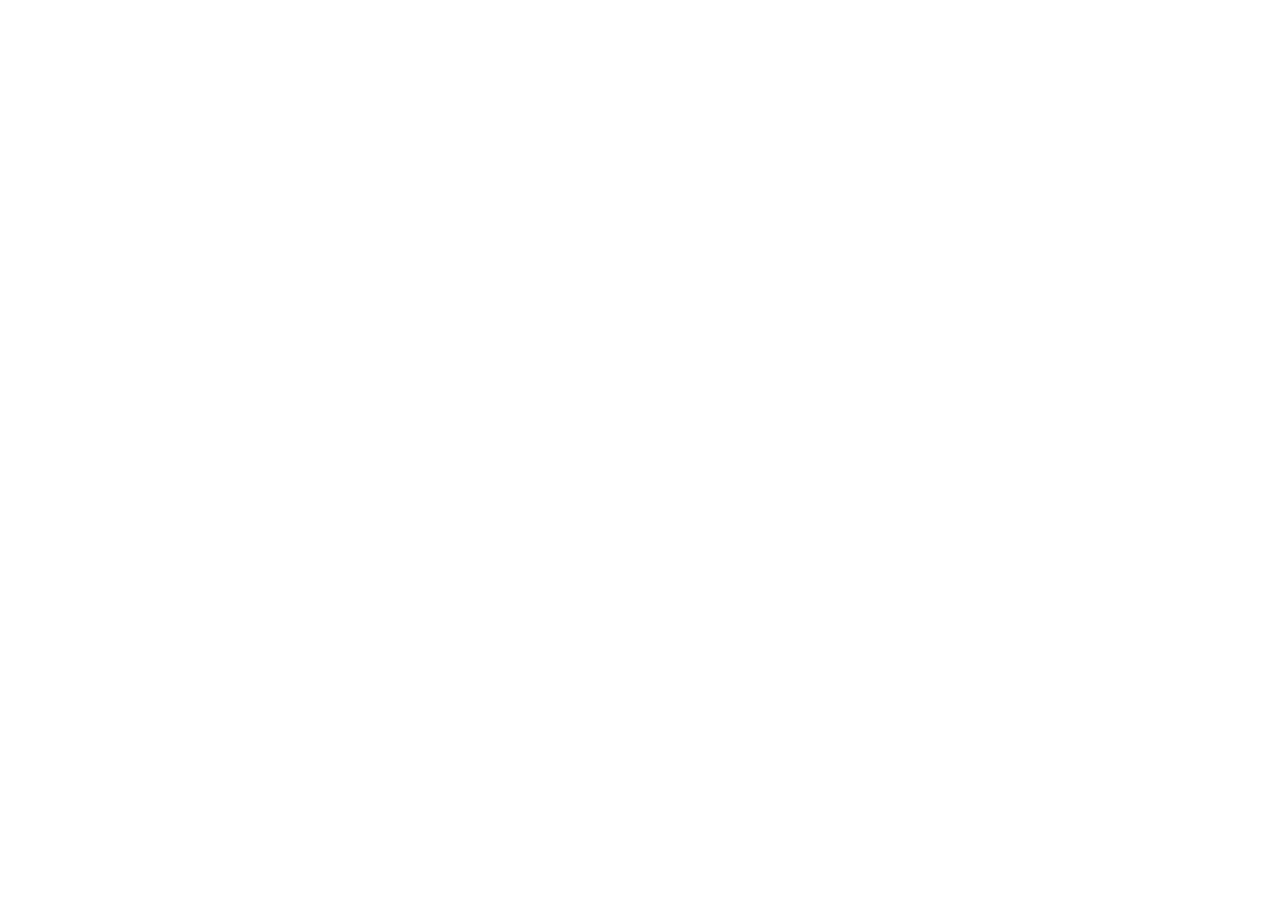
==== commit 916d620d: "Deployment" ====
--- a/index.html
+++ b/index.html
@@ -14,8 +14,8 @@
     <link rel="preconnect" href="https://fonts.gstatic.com" crossorigin>
     <link rel="stylesheet" href="https://fonts.googleapis.com/css2?family=Inter&family=Lora&family=JetBrains+Mono&display=swap"> 
-  <script type="module" crossorigin src="/assets/index-4EK-LRnG.js"></script>
-  <link rel="stylesheet" crossorigin href="/assets/index-BV-DBDB2.css">
+  <script type="module" crossorigin src="/web-demo/assets/index-DUWyq7JH.js"></script>
+  <link rel="stylesheet" crossorigin href="/web-demo/assets/index-BV-DBDB2.css">
 </head>
 
 <body>
